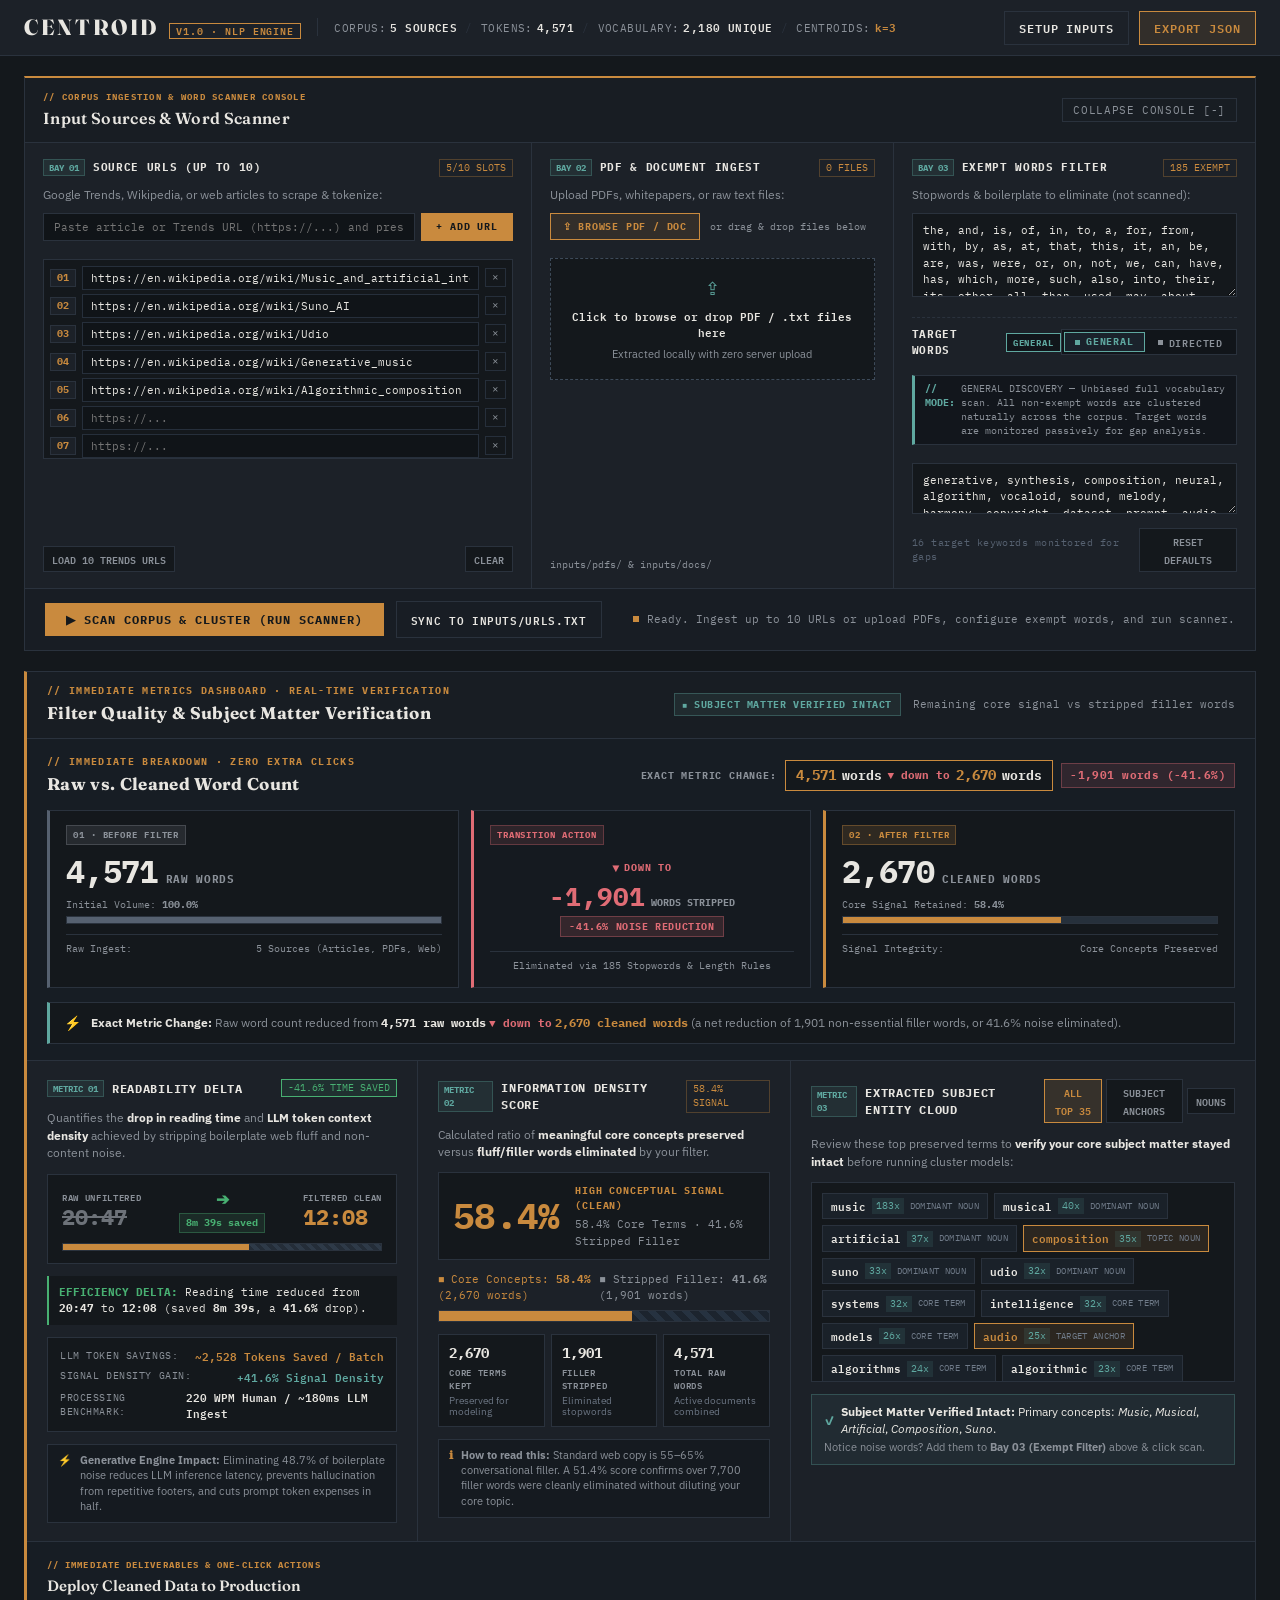
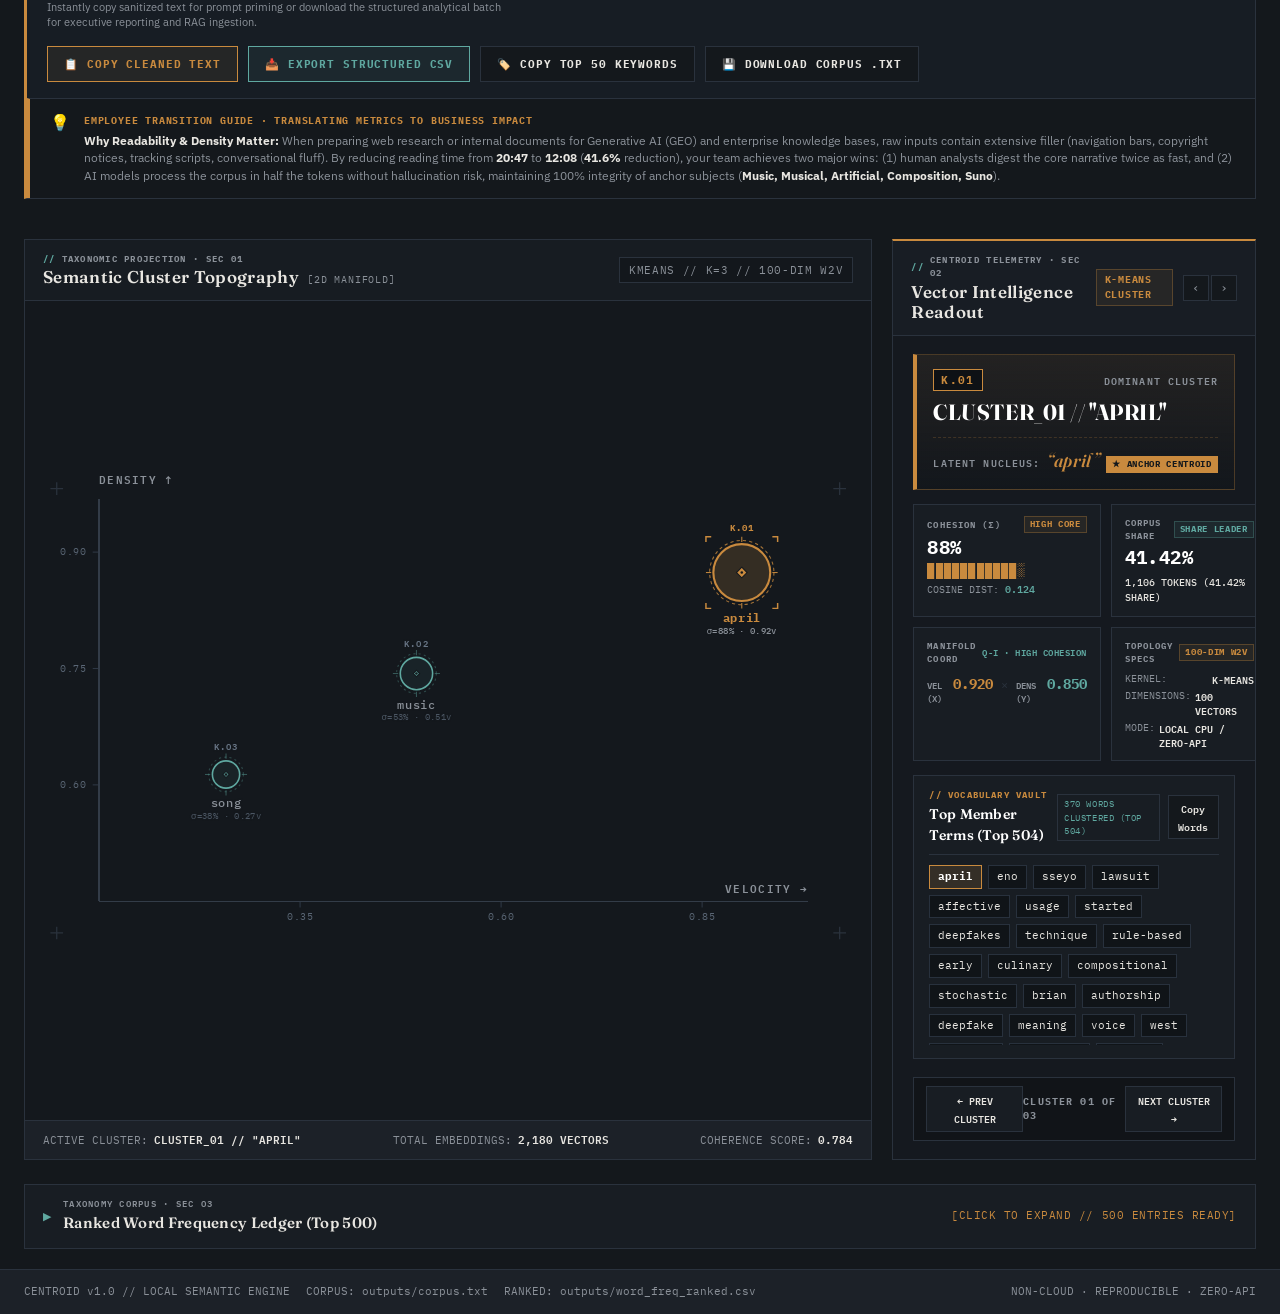
==== dashboard.html @ 4a93f2cf "serve dashboard.html at root; index redirects to dashboard" ====
<!DOCTYPE html>
<html lang="en">
<head>
  <meta charset="UTF-8">
  <meta name="viewport" content="width=device-width, initial-scale=1.0">
  <title>CENTROID — Word Frequency &amp; Centroid Cluster Analysis</title>
  
  <!-- Google Fonts: Fraunces (Headlines/Anchor Words), IBM Plex Mono (Data/Coordinates/Labels), IBM Plex Sans (Body) -->
  <link rel="preconnect" href="https://fonts.googleapis.com">
  <link rel="preconnect" href="https://fonts.gstatic.com" crossorigin>
  <link href="https://fonts.googleapis.com/css2?family=Fraunces:ital,opsz,wght@0,9..144,400;0,9..144,600;0,9..144,700;0,9..144,800;1,9..144,400;1,9..144,600;1,9..144,700&family=IBM+Plex+Mono:ital,wght@0,400;0,500;0,600;0,700;1,400&family=IBM+Plex+Sans:wght@400;500;600&display=swap" rel="stylesheet">

  <style>
    /* -------------------------------------------------------------
       CENTROID DESIGN SYSTEM — DATA SCIENTIST WORKBENCH SPECIFICATION
       Palette:
         Background Foundation: #14181C
         Panel Surface:         #1C2128
         Panel Surface Raised:  #212730
         Primary Text:          #E8E6E1
         Secondary Text:        #8B9199
         Hairline Dividers:     #2A323D
         Accent Brass:          #C98A3E (Active cluster & anchor callouts)
         Secondary Data Accent: #5FA8A0 (Muted teal for vectors, cohesion, tags)
         Muted Graphite:        #3C4856
       Geometry:
         0px Border Radius, Flat Planar Surfaces, No Drop Shadows
       Motion Rule:
         The radius and color transition on point selection is the SINGLE
         deliberate motion moment across the entire interface (180ms ease).
       ------------------------------------------------------------- */

    :root {
      --bg-color: #14181C;
      --panel-surface: #1C2128;
      --panel-surface-raised: #212730;
      --text-primary: #E8E6E1;
      --text-secondary: #8B9199;
      --text-muted: #566170;
      --hairline: #2A323D;
      --accent-brass: #C98A3E;
      --accent-brass-dim: rgba(201, 138, 62, 0.14);
      --accent-data: #5FA8A0;
      --accent-data-dim: rgba(95, 168, 160, 0.12);
      --muted-graphite: #3C4856;
      
      --font-display: 'Fraunces', Georgia, serif;
      --font-mono: 'IBM Plex Mono', 'Courier New', monospace;
      --font-body: 'IBM Plex Sans', -apple-system, BlinkMacSystemFont, 'Segoe UI', Roboto, sans-serif;
    }

    /* Reset & Base Rules */
    *, *::before, *::after {
      box-sizing: border-box;
      margin: 0;
      padding: 0;
      border-radius: 0 !important;
      box-shadow: none !important;
      transition: none;
      animation: none;
    }

    body {
      background-color: var(--bg-color);
      color: var(--text-primary);
      font-family: var(--font-body);
      font-size: 13.5px;
      line-height: 1.5;
      min-height: 100vh;
      display: flex;
      flex-direction: column;
      -webkit-font-smoothing: antialiased;
      -moz-osx-font-smoothing: grayscale;
    }

    /* Top Navigation Header Bar — Authentic Data Science System Information */
    header.centroid-header {
      background-color: var(--panel-surface);
      border-bottom: 1px solid var(--hairline);
      height: 56px;
      padding: 0 24px;
      display: flex;
      align-items: center;
      justify-content: space-between;
      position: sticky;
      top: 0;
      z-index: 100;
    }

    .brand-cluster {
      display: flex;
      align-items: center;
      gap: 16px;
    }

    .wordmark-wrap {
      display: flex;
      align-items: baseline;
      gap: 10px;
    }

    .wordmark {
      font-family: var(--font-display);
      font-size: 22px;
      font-weight: 800;
      letter-spacing: 0.12em;
      color: var(--text-primary);
      text-transform: uppercase;
      font-variation-settings: 'opsz' 144, 'wght' 800;
      line-height: 1;
    }

    .wordmark-badge {
      font-family: var(--font-mono);
      font-size: 9.5px;
      font-weight: 600;
      color: var(--accent-brass);
      letter-spacing: 0.1em;
      text-transform: uppercase;
      border: 1px solid var(--accent-brass);
      padding: 1px 6px;
      line-height: 1.2;
    }

    .header-sep {
      width: 1px;
      height: 18px;
      background-color: var(--hairline);
    }

    /* Real Data Science Telemetry Bar (No Fake Sci-Fi Slop) */
    .system-telemetry {
      font-family: var(--font-mono);
      font-size: 11px;
      color: var(--text-secondary);
      letter-spacing: 0.04em;
      display: flex;
      align-items: center;
      gap: 8px;
    }

    .telemetry-chip {
      display: inline-flex;
      align-items: baseline;
      gap: 4px;
    }

    .telemetry-chip .chip-label {
      color: var(--text-secondary);
    }

    .telemetry-chip .chip-val {
      color: var(--text-primary);
      font-weight: 600;
    }

    .telemetry-chip.highlight .chip-val {
      color: var(--accent-brass);
    }

    .telemetry-sep {
      color: var(--hairline);
      font-family: var(--font-mono);
    }

    .header-actions {
      display: flex;
      align-items: center;
      gap: 10px;
    }

    /* Action Buttons */
    .action-btn {
      background: transparent;
      border: 1px solid var(--hairline);
      color: var(--text-primary);
      font-family: var(--font-mono);
      font-size: 11.5px;
      text-transform: uppercase;
      letter-spacing: 0.08em;
      padding: 6px 14px;
      cursor: pointer;
      display: inline-flex;
      align-items: center;
      justify-content: center;
      font-weight: 600;
    }

    .action-btn:hover {
      background-color: var(--hairline);
      color: var(--text-primary);
    }

    .action-btn.btn-brass {
      background-color: rgba(201, 138, 62, 0.12);
      border-color: var(--accent-brass);
      color: var(--accent-brass);
    }

    .action-btn.btn-brass:hover {
      background-color: var(--accent-brass);
      color: #14181C;
    }

    .action-btn:focus-visible {
      outline: 1px solid var(--accent-brass);
      outline-offset: 2px;
      border-color: var(--accent-brass);
    }

    /* Main Container */
    main.dashboard-container {
      max-width: 1600px;
      width: 100%;
      margin: 0 auto;
      padding: 20px 24px;
      display: flex;
      flex-direction: column;
      gap: 20px;
      flex: 1;
    }

    /* -------------------------------------------------------------
       CORPUS INGESTION & SCANNER WORKBENCH (Space for up to 10 URLs, PDFs, Exempt Words)
       ------------------------------------------------------------- */
    .ingest-workbench-panel {
      background-color: var(--panel-surface);
      border: 1px solid var(--hairline);
      border-top: 2px solid var(--accent-brass);
      display: flex;
      flex-direction: column;
    }

    .workbench-header {
      padding: 12px 18px;
      border-bottom: 1px solid var(--hairline);
      display: flex;
      align-items: center;
      justify-content: space-between;
      background-color: #181D23;
    }

    .workbench-title-group {
      display: flex;
      flex-direction: column;
      gap: 2px;
    }

    .workbench-kicker {
      font-family: var(--font-mono);
      font-size: 9px;
      font-weight: 700;
      letter-spacing: 0.14em;
      text-transform: uppercase;
      color: var(--accent-brass);
      display: flex;
      align-items: center;
      gap: 6px;
    }

    .workbench-title {
      font-family: var(--font-display);
      font-size: 16px;
      font-weight: 600;
      letter-spacing: 0.02em;
      color: var(--text-primary);
    }

    .workbench-header-actions {
      display: flex;
      align-items: center;
      gap: 8px;
    }

    .btn-clean-toggle {
      background: transparent;
      border: 1px solid var(--hairline);
      color: var(--text-secondary);
      font-family: var(--font-mono);
      font-size: 10.5px;
      padding: 4px 10px;
      cursor: pointer;
      text-transform: uppercase;
      letter-spacing: 0.06em;
    }

    .btn-clean-toggle:hover {
      color: var(--text-primary);
      border-color: #3e4958;
    }

    .workbench-body {
      display: flex;
      flex-direction: column;
    }

    .workbench-grid {
      display: grid;
      grid-template-columns: 1.4fr 1fr 1fr;
      gap: 1px;
      background-color: var(--hairline);
    }

    .workbench-bay {
      background-color: var(--panel-surface);
      padding: 16px 18px;
      display: flex;
      flex-direction: column;
      gap: 10px;
    }

    .bay-head {
      display: flex;
      align-items: center;
      justify-content: space-between;
    }

    .bay-title-wrap {
      display: flex;
      align-items: baseline;
      gap: 8px;
    }

    .bay-tag {
      font-family: var(--font-mono);
      font-size: 9px;
      font-weight: 700;
      color: var(--accent-data);
      background: rgba(95, 168, 160, 0.1);
      border: 1px solid rgba(95, 168, 160, 0.3);
      padding: 1px 5px;
    }

    .bay-label {
      font-family: var(--font-mono);
      font-size: 11px;
      font-weight: 700;
      color: var(--text-primary);
      letter-spacing: 0.06em;
      text-transform: uppercase;
    }

    .slot-counter {
      font-family: var(--font-mono);
      font-size: 9.5px;
      color: var(--accent-brass);
      border: 1px solid rgba(201, 138, 62, 0.3);
      padding: 1px 6px;
    }

    .bay-hint {
      font-size: 11.5px;
      color: var(--text-secondary);
      line-height: 1.4;
    }

    /* URL Quick Entry Box */
    .url-quick-entry-row {
      display: flex;
      align-items: stretch;
      gap: 6px;
      margin-bottom: 8px;
    }

    .centroid-quick-input {
      flex: 1;
      background-color: #101418;
      border: 1px solid var(--hairline);
      color: var(--text-primary);
      font-family: var(--font-mono);
      font-size: 11px;
      padding: 6px 10px;
      outline: none;
    }

    .centroid-quick-input:focus {
      border-color: var(--accent-brass);
      background-color: #14181E;
    }

    .btn-quick-add {
      background-color: var(--accent-brass);
      color: #14181C;
      border: 1px solid var(--accent-brass);
      font-family: var(--font-mono);
      font-size: 10px;
      font-weight: 700;
      letter-spacing: 0.08em;
      padding: 6px 14px;
      cursor: pointer;
      text-transform: uppercase;
      white-space: nowrap;
    }

    .btn-quick-add:hover {
      background-color: #DE9B4A;
      color: #000;
    }

    /* 10 URL Input Slots */
    .url-slots-container {
      display: flex;
      flex-direction: column;
      gap: 4px;
      max-height: 200px;
      overflow-y: auto;
      padding-right: 4px;
      background: #14181C;
      border: 1px solid var(--hairline);
      padding: 6px;
    }

    .url-slot-row {
      display: flex;
      align-items: center;
      gap: 6px;
    }

    .btn-slot-delete {
      background: transparent;
      border: 1px solid #262F3B;
      color: var(--text-secondary);
      font-family: var(--font-mono);
      font-size: 11px;
      line-height: 1;
      padding: 3px 6px;
      cursor: pointer;
    }

    .btn-slot-delete:hover {
      border-color: #E06C75;
      color: #E06C75;
    }

    .url-idx-badge {
      font-family: var(--font-mono);
      font-size: 9.5px;
      font-weight: 700;
      color: var(--accent-brass);
      background: #1C2128;
      border: 1px solid var(--hairline);
      padding: 3px 5px;
      min-width: 26px;
      text-align: center;
      line-height: 1;
    }

    .url-slot-input {
      flex: 1;
      background-color: #101418;
      border: 1px solid #262F3B;
      color: var(--text-primary);
      font-family: var(--font-mono);
      font-size: 11px;
      padding: 4px 8px;
      outline: none;
    }

    .url-slot-input:focus {
      border-color: var(--accent-brass);
      background-color: #14181E;
    }

    .bay-actions {
      display: flex;
      align-items: center;
      justify-content: space-between;
      gap: 8px;
      margin-top: auto;
      padding-top: 4px;
    }

    .btn-micro {
      background: #14181C;
      border: 1px solid var(--hairline);
      color: var(--text-secondary);
      font-family: var(--font-mono);
      font-size: 10px;
      padding: 3px 8px;
      cursor: pointer;
      font-weight: 600;
      text-transform: uppercase;
    }

    .btn-micro:hover {
      color: var(--accent-brass);
      border-color: var(--accent-brass);
    }

    /* PDF & Document Browse Row */
    .file-browse-row {
      display: flex;
      align-items: center;
      gap: 10px;
      margin-bottom: 8px;
    }

    .btn-browse-action {
      background-color: rgba(201, 138, 62, 0.12);
      border: 1px solid var(--accent-brass);
      color: var(--accent-brass);
      font-family: var(--font-mono);
      font-size: 10px;
      font-weight: 700;
      letter-spacing: 0.08em;
      padding: 6px 12px;
      cursor: pointer;
      text-transform: uppercase;
      white-space: nowrap;
    }

    .btn-browse-action:hover {
      background-color: var(--accent-brass);
      color: #14181C;
    }

    .file-browse-hint {
      font-family: var(--font-mono);
      font-size: 10px;
      color: var(--text-secondary);
    }

    .btn-file-remove {
      background: transparent;
      border: none;
      color: var(--text-secondary);
      cursor: pointer;
      padding: 0 4px;
      font-size: 12px;
      font-family: var(--font-mono);
      line-height: 1;
    }

    .btn-file-remove:hover {
      color: #E06C75;
    }

    /* Document & PDF Drop Zone */
    .file-drop-zone {
      background-color: #14181C;
      border: 1px dashed #3D4A59;
      padding: 16px 12px;
      display: flex;
      flex-direction: column;
      align-items: center;
      justify-content: center;
      gap: 6px;
      cursor: pointer;
      text-align: center;
      min-height: 120px;
      user-select: none;
    }

    .file-drop-zone:hover, .file-drop-zone.dragover {
      border-color: var(--accent-brass);
      background-color: rgba(201, 138, 62, 0.05);
    }

    .drop-zone-icon {
      font-size: 18px;
      color: var(--accent-data);
      font-family: var(--font-mono);
    }

    .drop-zone-text {
      font-family: var(--font-mono);
      font-size: 11px;
      font-weight: 600;
      color: var(--text-primary);
    }

    .drop-zone-sub {
      font-size: 10.5px;
      color: var(--text-secondary);
    }

    .uploaded-files-list {
      display: flex;
      flex-direction: column;
      gap: 4px;
      max-height: 80px;
      overflow-y: auto;
    }

    .file-item-chip {
      background: #14181C;
      border: 1px solid var(--hairline);
      padding: 4px 8px;
      display: flex;
      align-items: center;
      justify-content: space-between;
      font-family: var(--font-mono);
      font-size: 10.5px;
    }

    .file-item-name {
      color: var(--accent-data);
      font-weight: 600;
      overflow: hidden;
      text-overflow: ellipsis;
      white-space: nowrap;
    }

    .file-item-size {
      color: var(--text-secondary);
      font-size: 9.5px;
    }

    .local-path-label {
      font-family: var(--font-mono);
      font-size: 10px;
      color: var(--text-secondary);
    }

    /* Filter Textareas */
    .filter-textarea {
      background-color: #14181C;
      border: 1px solid var(--hairline);
      color: var(--text-primary);
      font-family: var(--font-mono);
      font-size: 11px;
      line-height: 1.5;
      padding: 8px 10px;
      resize: vertical;
      width: 100%;
      outline: none;
    }

    .filter-textarea:focus {
      border-color: var(--accent-brass);
    }

    
    /* Target Words Mode Toggle (General vs Directed) */
    .target-words-header {
      display: flex;
      align-items: center;
      justify-content: space-between;
      margin-top: 10px;
      margin-bottom: 6px;
      padding-top: 8px;
      border-top: 1px dashed var(--hairline);
    }

    .target-title-wrap {
      display: flex;
      align-items: center;
      gap: 8px;
    }

    .target-mode-pill {
      font-family: var(--font-mono);
      font-size: 9px;
      font-weight: 700;
      letter-spacing: 0.1em;
      padding: 2px 6px;
      background: #11151A;
      border: 1px solid var(--accent-data);
      color: var(--accent-data);
      text-transform: uppercase;
      transition: border-color 150ms ease, color 150ms ease, background-color 150ms ease;
    }

    .target-mode-pill.directed {
      border-color: var(--accent-brass);
      color: var(--accent-brass);
      background: rgba(201, 138, 62, 0.12);
    }

    /* Segmented Toggle Group: GENERAL vs DIRECTED */
    .mode-toggle-group {
      display: inline-flex;
      background: #11151A;
      border: 1px solid var(--hairline);
      padding: 2px;
      gap: 2px;
    }

    .mode-toggle-btn {
      background: transparent;
      border: 1px solid transparent;
      color: var(--text-secondary);
      font-family: var(--font-mono);
      font-size: 10px;
      font-weight: 600;
      letter-spacing: 0.08em;
      padding: 4px 10px;
      cursor: pointer;
      display: inline-flex;
      align-items: center;
      gap: 6px;
      line-height: 1;
      user-select: none;
    }

    .mode-toggle-btn:hover {
      color: var(--text-primary);
      background: rgba(255, 255, 255, 0.04);
    }

    .mode-toggle-btn.active[data-mode="general"] {
      background: #1A222B;
      color: var(--accent-data);
      border-color: var(--accent-data);
      font-weight: 700;
    }

    .mode-toggle-btn.active[data-mode="directed"] {
      background: rgba(201, 138, 62, 0.18);
      color: var(--accent-brass);
      border-color: var(--accent-brass);
      font-weight: 700;
    }

    .mode-radio-dot {
      width: 5px;
      height: 5px;
      background-color: currentColor;
      display: inline-block;
    }

    /* Mode Explanation Banner */
    .mode-explanation-banner {
      background: #12161C;
      border: 1px solid var(--hairline);
      border-left: 3px solid var(--accent-data);
      padding: 6px 10px;
      font-family: var(--font-mono);
      font-size: 10px;
      line-height: 1.4;
      color: var(--text-secondary);
      margin-bottom: 8px;
      display: flex;
      gap: 6px;
      align-items: baseline;
      transition: border-color 150ms ease;
    }

    .mode-explanation-banner.directed {
      border-left-color: var(--accent-brass);
    }

    .mode-explanation-banner .mode-bullet {
      color: var(--accent-data);
      font-weight: 700;
    }

    .mode-explanation-banner.directed .mode-bullet {
      color: var(--accent-brass);
    }

    .filter-textarea.directed-focus {
      border-color: rgba(201, 138, 62, 0.6) !important;
      background-color: #171A20 !important;
    }

    .target-words-footer {
      display: flex;
      align-items: center;
      justify-content: space-between;
      margin-top: 4px;
    }

    .target-status-label {
      font-family: var(--font-mono);
      font-size: 9.5px;
      color: var(--text-muted);
      letter-spacing: 0.05em;
    }

    /* Directed & General Badges */
    .directed-badge {
      display: inline-block;
      font-family: var(--font-mono);
      font-size: 8.5px;
      font-weight: 700;
      letter-spacing: 0.08em;
      padding: 1px 5px;
      background: rgba(201, 138, 62, 0.16);
      border: 1px solid var(--accent-brass);
      color: var(--accent-brass);
      text-transform: uppercase;
      margin-left: 6px;
      vertical-align: middle;
    }

    .general-badge {
      display: inline-block;
      font-family: var(--font-mono);
      font-size: 8.5px;
      font-weight: 600;
      letter-spacing: 0.08em;
      padding: 1px 5px;
      background: rgba(95, 168, 160, 0.12);
      border: 1px solid var(--accent-data);
      color: var(--accent-data);
      text-transform: uppercase;
      margin-left: 6px;
      vertical-align: middle;
    }

    /* Execution Control Bar */
    .workbench-run-bar {
      background-color: #181D24;
      border-top: 1px solid var(--hairline);
      padding: 12px 20px;
      display: flex;
      align-items: center;
      justify-content: space-between;
      gap: 16px;
    }

    .run-bar-left {
      display: flex;
      align-items: center;
      gap: 12px;
    }

    .btn-execute-scan {
      background-color: var(--accent-brass);
      color: #14181C;
      border: 1px solid var(--accent-brass);
      font-family: var(--font-mono);
      font-size: 12px;
      font-weight: 700;
      letter-spacing: 0.08em;
      text-transform: uppercase;
      padding: 8px 20px;
      cursor: pointer;
      display: inline-flex;
      align-items: center;
      gap: 8px;
    }

    .btn-execute-scan:hover {
      background-color: #DE9948;
    }

    .btn-sync-pipeline {
      background-color: transparent;
      border: 1px solid var(--hairline);
      color: var(--text-primary);
      font-family: var(--font-mono);
      font-size: 11px;
      font-weight: 600;
      letter-spacing: 0.06em;
      text-transform: uppercase;
      padding: 8px 14px;
      cursor: pointer;
    }

    .btn-sync-pipeline:hover {
      background-color: var(--hairline);
      color: var(--accent-brass);
      border-color: var(--accent-brass);
    }

    .run-bar-status {
      font-family: var(--font-mono);
      font-size: 11px;
      color: var(--text-secondary);
      display: flex;
      align-items: center;
      gap: 8px;
      overflow: hidden;
      text-overflow: ellipsis;
      white-space: nowrap;
    }

    .status-indicator-dot {
      width: 6px;
      height: 6px;
      background-color: var(--accent-brass);
      display: inline-block;
    }

    /* -------------------------------------------------------------
       TWO-COLUMN MAIN STAGE: THE GRAPH & READOUT (Always visible on reload)
       ------------------------------------------------------------- */
    .grid-stage {
      display: grid;
      grid-template-columns: 7fr 3fr;
      gap: 20px;
      min-height: 560px;
    }

    .panel {
      background-color: var(--panel-surface);
      border: 1px solid var(--hairline);
      display: flex;
      flex-direction: column;
      overflow: hidden;
    }

    .panel-header {
      padding: 12px 18px;
      border-bottom: 1px solid var(--hairline);
      display: flex;
      align-items: center;
      justify-content: space-between;
      background-color: #171C22;
    }

    .panel-title-block {
      display: flex;
      flex-direction: column;
      gap: 2px;
    }

    .panel-kicker {
      font-family: var(--font-mono);
      font-size: 9px;
      font-weight: 700;
      letter-spacing: 0.14em;
      text-transform: uppercase;
      color: var(--text-secondary);
      display: flex;
      align-items: center;
      gap: 6px;
    }

    .panel-kicker::before {
      content: '//';
      color: var(--accent-data);
      font-weight: 700;
    }

    .panel-title {
      font-family: var(--font-display);
      font-size: 17px;
      font-weight: 600;
      letter-spacing: 0.02em;
      color: var(--text-primary);
      margin: 0;
      line-height: 1.2;
      display: flex;
      align-items: baseline;
      gap: 8px;
    }

    .panel-title-subtitle {
      font-family: var(--font-mono);
      font-size: 10px;
      font-weight: 400;
      color: var(--text-secondary);
      letter-spacing: 0.08em;
      text-transform: uppercase;
    }

    .panel-meta {
      font-family: var(--font-mono);
      font-size: 11px;
      color: var(--text-secondary);
      background-color: #13171C;
      border: 1px solid var(--hairline);
      padding: 4px 9px;
      letter-spacing: 0.06em;
    }

    /* Left Panel: Cluster Map Viewport */
    #cluster-map-panel {
      position: relative;
    }

    .map-viewport {
      flex: 1;
      position: relative;
      background-color: #14181D;
      display: flex;
      flex-direction: column;
      overflow: hidden;
      min-height: 480px;
    }

    #cluster-map-svg {
      width: 100%;
      height: 100%;
      min-height: 480px;
      display: block;
      cursor: default;
    }

    /* Cartographic Calibration Datum Elements & Corner Crosses */
    .map-corner-cross {
      stroke: var(--hairline);
      stroke-width: 1.2;
    }

    .map-datum-tick {
      stroke: #2E3744;
      stroke-width: 1;
    }

    .map-datum-label {
      font-family: var(--font-mono);
      font-size: 9px;
      fill: #5A6675;
      letter-spacing: 0.05em;
      user-select: none;
    }

    .axis-line {
      stroke: #333C48;
      stroke-width: 1.2;
      shape-rendering: crispEdges;
    }

    .axis-label {
      font-family: var(--font-mono);
      font-size: 10px;
      font-weight: 600;
      fill: var(--text-secondary);
      letter-spacing: 0.12em;
      text-transform: uppercase;
      user-select: none;
    }

    /* Cluster Nodes System — Caliper Ticks, Brackets, Diamond Core */
    .cluster-point {
      cursor: pointer;
      outline: none;
    }

    /* The Single Motion Moment (180ms ease) */
    .cluster-point .outer-circle {
      fill: rgba(95, 168, 160, 0.08);
      stroke: var(--accent-data);
      stroke-width: 1.5;
      transition: r 180ms ease, fill 180ms ease, stroke 180ms ease, stroke-width 180ms ease;
    }

    .cluster-point .calibration-ring {
      fill: none;
      stroke: var(--accent-data);
      stroke-width: 1;
      stroke-dasharray: 2 3;
      opacity: 0.35;
      transition: r 180ms ease, stroke 180ms ease, opacity 180ms ease;
    }

    .cluster-point .caliper-tick {
      stroke: var(--accent-data);
      stroke-width: 1;
      opacity: 0.45;
      transition: stroke 180ms ease, opacity 180ms ease;
    }

    .cluster-point .centroid-diamond {
      fill: var(--accent-data);
      stroke: #14181D;
      stroke-width: 1;
      transition: fill 180ms ease;
    }

    .cluster-point .core-pin {
      fill: #14181D;
      transition: fill 180ms ease;
    }

    .cluster-point .corner-bracket {
      fill: none;
      stroke: var(--accent-brass);
      stroke-width: 1.4;
      opacity: 0;
      transition: opacity 180ms ease;
    }

    .cluster-point .node-index-tag {
      font-family: var(--font-mono);
      font-size: 8.5px;
      font-weight: 600;
      fill: #687585;
      text-anchor: middle;
      letter-spacing: 0.12em;
      pointer-events: none;
      user-select: none;
      paint-order: stroke fill;
      stroke: #14181D;
      stroke-width: 3px;
      stroke-linejoin: round;
      transition: fill 180ms ease;
    }

    .cluster-point .point-label {
      font-family: var(--font-mono);
      font-size: 11px;
      fill: var(--text-secondary);
      text-anchor: middle;
      pointer-events: none;
      user-select: none;
      font-weight: 500;
      letter-spacing: 0.06em;
      paint-order: stroke fill;
      stroke: #14181D;
      stroke-width: 3.5px;
      stroke-linejoin: round;
      transition: fill 180ms ease, font-weight 180ms ease;
    }

    .cluster-point .point-metric {
      font-family: var(--font-mono);
      font-size: 8.5px;
      fill: #4B5663;
      text-anchor: middle;
      letter-spacing: 0.04em;
      pointer-events: none;
      user-select: none;
      paint-order: stroke fill;
      stroke: #14181D;
      stroke-width: 3px;
      stroke-linejoin: round;
      transition: fill 180ms ease;
    }

    /* Hover State */
    .cluster-point:hover .outer-circle {
      stroke: #8CE2D7;
      fill: rgba(95, 168, 160, 0.18);
      stroke-width: 2;
    }

    .cluster-point:hover .calibration-ring {
      stroke: #8CE2D7;
      opacity: 0.75;
    }

    .cluster-point:hover .caliper-tick {
      stroke: #8CE2D7;
      opacity: 0.85;
    }

    .cluster-point:hover .point-label {
      fill: var(--text-primary);
    }

    .cluster-point:hover .node-index-tag {
      fill: var(--accent-data);
    }

    /* Focus State */
    .cluster-point:focus-visible .outer-circle {
      stroke: var(--accent-brass);
      stroke-width: 2.2;
    }

    .cluster-point:focus-visible .corner-bracket {
      opacity: 0.5;
    }

    /* Active / Selected Cluster Point */
    .cluster-point.active-point .outer-circle {
      fill: rgba(201, 138, 62, 0.18);
      stroke: var(--accent-brass);
      stroke-width: 2;
    }

    .cluster-point.active-point .calibration-ring {
      stroke: var(--accent-brass);
      opacity: 0.8;
      stroke-dasharray: 3 3;
    }

    .cluster-point.active-point .caliper-tick {
      stroke: var(--accent-brass);
      opacity: 0.95;
    }

    .cluster-point.active-point .centroid-diamond {
      fill: var(--accent-brass);
      stroke: #14181D;
    }

    .cluster-point.active-point .core-pin {
      fill: #14181D;
    }

    .cluster-point.active-point .corner-bracket {
      opacity: 1;
    }

    .cluster-point.active-point .node-index-tag {
      fill: var(--accent-brass);
      font-weight: 700;
    }

    .cluster-point.active-point .point-label {
      fill: var(--accent-brass);
      font-weight: 700;
    }

    .cluster-point.active-point .point-metric {
      fill: var(--text-secondary);
      font-weight: 500;
    }

    /* Map Telemetry Strip */
    .map-telemetry {
      padding: 10px 18px;
      border-top: 1px solid var(--hairline);
      background-color: var(--panel-surface);
      display: flex;
      align-items: center;
      justify-content: space-between;
      font-family: var(--font-mono);
      font-size: 11px;
      color: var(--text-secondary);
    }

    .map-telemetry-item {
      display: flex;
      align-items: baseline;
      gap: 6px;
    }

    .map-telemetry-val {
      color: var(--text-primary);
      font-weight: 600;
    }

    /* -------------------------------------------------------------
       RIGHT COLUMN: VECTOR READOUT PANEL
       ------------------------------------------------------------- */
    #readout-panel {
      display: flex;
      flex-direction: column;
      background-color: #14181E;
      border: 1px solid var(--hairline);
      border-top: 2px solid var(--accent-brass);
    }

    .readout-header {
      padding: 12px 18px;
      border-bottom: 1px solid var(--hairline);
      display: flex;
      align-items: center;
      justify-content: space-between;
      background-color: #181D24;
    }

    .readout-header-controls {
      display: flex;
      align-items: center;
      gap: 10px;
    }

    .readout-telemetry-badge {
      font-family: var(--font-mono);
      font-size: 9.5px;
      font-weight: 700;
      color: var(--accent-brass);
      background: rgba(201, 138, 62, 0.08);
      border: 1px solid rgba(201, 138, 62, 0.3);
      padding: 3px 8px;
      letter-spacing: 0.08em;
    }

    .cluster-nav-arrows {
      display: flex;
      gap: 2px;
    }

    .cluster-nav-btn {
      background: #14181C;
      border: 1px solid var(--hairline);
      color: var(--text-secondary);
      font-family: var(--font-mono);
      font-size: 13px;
      width: 26px;
      height: 26px;
      display: flex;
      align-items: center;
      justify-content: center;
      cursor: pointer;
      line-height: 1;
    }

    .cluster-nav-btn:hover {
      background: #1E252E;
      color: var(--accent-brass);
      border-color: var(--accent-brass);
    }

    .readout-body {
      padding: 18px 20px;
      display: flex;
      flex-direction: column;
      gap: 14px;
      flex: 1;
      background-color: #15191F;
      overflow-y: auto;
    }

    /* Active Cluster Identity Card */
    .luxe-hero-card {
      background: linear-gradient(180deg, rgba(201, 138, 62, 0.08) 0%, rgba(18, 22, 27, 0.8) 100%);
      border: 1px solid rgba(201, 138, 62, 0.3);
      border-left: 4px solid var(--accent-brass);
      padding: 14px 16px;
      display: flex;
      flex-direction: column;
      gap: 6px;
    }

    .luxe-hero-eyebrow {
      display: flex;
      align-items: center;
      justify-content: space-between;
      gap: 8px;
    }

    .cluster-crest-badge {
      font-family: var(--font-mono);
      font-size: 11px;
      font-weight: 700;
      color: var(--accent-brass);
      background: #0E1115;
      border: 1px solid var(--accent-brass);
      padding: 2px 7px;
      letter-spacing: 0.12em;
    }

    .luxe-rank-tag {
      font-family: var(--font-mono);
      font-size: 9.5px;
      font-weight: 600;
      color: var(--text-secondary);
      letter-spacing: 0.12em;
      text-transform: uppercase;
    }

    .luxe-cluster-name {
      font-family: var(--font-display);
      font-size: 22px;
      font-weight: 700;
      font-variation-settings: 'opsz' 144, 'wght' 700;
      letter-spacing: 0.02em;
      color: #FFFFFF;
      text-transform: uppercase;
      line-height: 1.2;
      margin: 2px 0;
      word-break: break-word;
    }

    .luxe-anchor-signature {
      display: flex;
      align-items: baseline;
      flex-wrap: wrap;
      gap: 6px;
      margin-top: 4px;
      padding-top: 8px;
      border-top: 1px dashed rgba(201, 138, 62, 0.22);
    }

    .luxe-sig-label {
      font-family: var(--font-mono);
      font-size: 9.5px;
      font-weight: 600;
      color: var(--text-secondary);
      letter-spacing: 0.12em;
    }

    .luxe-anchor-word {
      font-family: var(--font-display);
      font-size: 19px;
      font-style: italic;
      font-weight: 600;
      font-variation-settings: 'opsz' 144, 'wght' 600;
      color: var(--accent-brass);
      letter-spacing: 0.02em;
    }

    .luxe-gold-pill {
      font-family: var(--font-mono);
      font-size: 8.5px;
      font-weight: 700;
      color: #14181C;
      background: var(--accent-brass);
      padding: 2px 6px;
      letter-spacing: 0.08em;
      text-transform: uppercase;
    }

    /* Bento Metrics Grid */
    .luxe-bento-grid {
      display: grid;
      grid-template-columns: repeat(2, 1fr);
      gap: 10px;
    }

    .bento-card {
      background: #181D23;
      border: 1px solid var(--hairline);
      padding: 11px 13px;
      display: flex;
      flex-direction: column;
      gap: 4px;
    }

    .bento-label-row {
      display: flex;
      align-items: center;
      justify-content: space-between;
      gap: 6px;
    }

    .bento-label {
      font-family: var(--font-mono);
      font-size: 9px;
      font-weight: 700;
      letter-spacing: 0.12em;
      color: var(--text-secondary);
      text-transform: uppercase;
    }

    .bento-status-pill {
      font-family: var(--font-mono);
      font-size: 8.5px;
      font-weight: 700;
      letter-spacing: 0.08em;
      color: var(--accent-brass);
      background: rgba(201, 138, 62, 0.08);
      border: 1px solid rgba(201, 138, 62, 0.3);
      padding: 1px 5px;
      white-space: nowrap;
    }

    .bento-status-pill.pill-data {
      color: var(--accent-data);
      background: rgba(95, 168, 160, 0.08);
      border-color: rgba(95, 168, 160, 0.3);
    }

    .bento-hero-val {
      font-family: var(--font-mono);
      font-size: 19px;
      font-weight: 700;
      color: #FFFFFF;
      letter-spacing: 0.02em;
      line-height: 1.15;
    }

    .bento-gauge-row {
      display: flex;
      flex-direction: column;
      gap: 2px;
      margin-top: 2px;
    }

    .luxe-meter-bar {
      font-family: var(--font-mono);
      font-size: 12px;
      letter-spacing: 0.1em;
      color: var(--accent-brass);
      line-height: 1;
      user-select: none;
    }

    .bento-subtext {
      font-family: var(--font-mono);
      font-size: 9.5px;
      color: var(--text-secondary);
      margin-top: 2px;
    }

    .num-accent {
      color: var(--accent-data);
      font-weight: 600;
    }

    .bento-volume-sub {
      font-family: var(--font-mono);
      font-size: 10px;
      color: var(--text-primary);
      font-weight: 500;
      margin-top: 2px;
    }

    .bento-quadrant-tag {
      font-family: var(--font-mono);
      font-size: 8.5px;
      color: var(--accent-data);
      font-weight: 600;
      letter-spacing: 0.06em;
      white-space: nowrap;
    }

    .bento-coord-duo {
      display: flex;
      align-items: baseline;
      gap: 8px;
      margin-top: 4px;
    }

    .coord-item {
      display: flex;
      align-items: baseline;
      gap: 4px;
    }

    .coord-axis {
      font-family: var(--font-mono);
      font-size: 9px;
      color: var(--text-secondary);
      font-weight: 600;
    }

    .coord-val {
      font-family: var(--font-mono);
      font-size: 13.5px;
      font-weight: 700;
    }

    .coord-val.highlight-brass {
      color: var(--accent-brass);
    }

    .coord-val.highlight-data {
      color: var(--accent-data);
    }

    .coord-divider {
      color: var(--hairline);
      font-family: var(--font-mono);
      font-size: 12px;
    }

    .luxe-engine-list {
      display: flex;
      flex-direction: column;
      gap: 3px;
      margin-top: 2px;
      font-family: var(--font-mono);
      font-size: 9.5px;
      color: var(--text-secondary);
    }

    .engine-row {
      display: flex;
      justify-content: space-between;
      gap: 4px;
    }

    .engine-val {
      color: var(--text-primary);
      font-weight: 600;
    }

    /* Vocabulary Token Vault */
    .luxe-token-vault {
      background: #181D23;
      border: 1px solid var(--hairline);
      padding: 13px 15px;
      display: flex;
      flex-direction: column;
      gap: 10px;
    }

    .vault-header {
      display: flex;
      align-items: center;
      justify-content: space-between;
      border-bottom: 1px solid var(--hairline);
      padding-bottom: 8px;
    }

    .vault-title-group {
      display: flex;
      flex-direction: column;
      gap: 2px;
    }

    .vault-kicker {
      font-family: var(--font-mono);
      font-size: 8.5px;
      font-weight: 700;
      color: var(--accent-brass);
      letter-spacing: 0.14em;
      text-transform: uppercase;
    }

    .vault-title {
      font-family: var(--font-display);
      font-size: 14px;
      font-weight: 600;
      color: #FFFFFF;
      letter-spacing: 0.02em;
    }

    .vault-actions {
      display: flex;
      align-items: center;
      gap: 8px;
    }

    .vault-count-badge {
      font-family: var(--font-mono);
      font-size: 9px;
      color: var(--accent-data);
      border: 1px solid var(--hairline);
      padding: 2px 6px;
      letter-spacing: 0.06em;
    }

    .btn-vault-copy {
      background: #14181C;
      border: 1px solid var(--hairline);
      color: var(--text-primary);
      font-family: var(--font-mono);
      font-size: 10px;
      font-weight: 600;
      padding: 3px 8px;
      cursor: pointer;
    }

    .btn-vault-copy:hover {
      background: #202630;
      border-color: var(--accent-brass);
      color: var(--accent-brass);
    }

    .token-cloud {
      display: flex;
      flex-wrap: wrap;
      gap: 6px;
      max-height: 180px;
      overflow-y: auto;
      padding-right: 4px;
    }

    .token-chip {
      background-color: #101418;
      border: 1px solid #28313D;
      color: #E8E6E1;
      font-family: var(--font-mono);
      font-size: 10.5px;
      padding: 3px 8px;
      cursor: default;
      user-select: none;
      display: inline-flex;
      align-items: center;
      gap: 4px;
    }

    .token-chip.anchor-chip {
      border-color: var(--accent-brass);
      color: #FFFFFF;
      font-weight: 700;
      background-color: rgba(201, 138, 62, 0.16);
    }

    /* Stepper Footer */
    .luxe-readout-footer {
      display: flex;
      align-items: center;
      justify-content: space-between;
      padding: 8px 12px;
      background: #111418;
      border: 1px solid var(--hairline);
      margin-top: 4px;
    }

    .luxe-stepper-btn {
      background: #181D23;
      border: 1px solid var(--hairline);
      color: var(--text-primary);
      font-family: var(--font-mono);
      font-size: 10px;
      font-weight: 600;
      padding: 4px 10px;
      cursor: pointer;
    }

    .luxe-stepper-btn:hover {
      background: #1F2630;
      border-color: var(--accent-brass);
      color: var(--accent-brass);
    }

    .luxe-stepper-counter {
      font-family: var(--font-mono);
      font-size: 9.5px;
      font-weight: 700;
      color: var(--text-secondary);
      letter-spacing: 0.12em;
      text-transform: uppercase;
    }

    /* -------------------------------------------------------------
       BOTTOM SECTION: RANKED VOCABULARY LEDGER
       ------------------------------------------------------------- */
    .ledger-section {
      background-color: var(--panel-surface);
      border: 1px solid var(--hairline);
      margin-top: 4px;
    }

    .ledger-summary-header {
      padding: 12px 18px;
      display: flex;
      align-items: center;
      justify-content: space-between;
      cursor: pointer;
      user-select: none;
      background-color: #181d23;
      border-bottom: 1px solid transparent;
      outline: none;
    }

    .ledger-summary-header:hover {
      background-color: #1b2129;
    }

    .ledger-summary-header:focus-visible {
      outline: 1px solid var(--accent-brass);
      outline-offset: -1px;
    }

    details[open] .ledger-summary-header {
      border-bottom: 1px solid var(--hairline);
      background-color: #1b2129;
    }

    .ledger-title-wrap {
      display: flex;
      align-items: center;
      gap: 12px;
    }

    .toggle-indicator {
      font-family: var(--font-mono);
      font-size: 11px;
      color: var(--accent-data);
      user-select: none;
    }

    details[open] .toggle-indicator {
      transform: rotate(90deg);
      color: var(--accent-brass);
    }

    .ledger-title-group {
      display: flex;
      flex-direction: column;
      gap: 2px;
    }

    .ledger-kicker {
      font-family: var(--font-mono);
      font-size: 9px;
      font-weight: 600;
      letter-spacing: 0.14em;
      text-transform: uppercase;
      color: var(--text-secondary);
    }

    .ledger-title {
      font-family: var(--font-display);
      font-size: 15px;
      font-weight: 600;
      letter-spacing: 0.02em;
      color: var(--text-primary);
    }

    .ledger-count-tag {
      font-family: var(--font-mono);
      font-size: 10.5px;
      color: var(--accent-brass);
      letter-spacing: 0.05em;
    }

    .table-container {
      overflow-x: auto;
      max-height: 440px;
      background-color: #161A1F;
    }

    table.ranked-table {
      width: 100%;
      border-collapse: collapse;
      text-align: left;
      font-family: var(--font-mono);
      font-size: 11.5px;
    }

    table.ranked-table th {
      background-color: #14181C;
      color: var(--text-secondary);
      font-size: 9.5px;
      font-weight: 600;
      text-transform: uppercase;
      letter-spacing: 0.08em;
      padding: 9px 14px;
      border-bottom: 1px solid var(--hairline);
      white-space: nowrap;
      position: sticky;
      top: 0;
      z-index: 10;
    }

    table.ranked-table td {
      padding: 8px 14px;
      border-bottom: 1px solid var(--hairline);
      color: var(--text-primary);
      white-space: nowrap;
    }

    table.ranked-table tr:hover td {
      background-color: #1B2128;
    }

    table.ranked-table td.rank-col {
      color: var(--text-secondary);
      font-weight: 600;
      width: 60px;
    }

    table.ranked-table td.word-col {
      color: var(--text-primary);
      font-weight: 600;
    }

    table.ranked-table td.count-col {
      color: var(--text-primary);
    }

    table.ranked-table td.tfidf-col {
      color: var(--accent-data);
    }

    table.ranked-table td.score-col {
      color: var(--accent-brass);
      font-weight: 600;
    }

    table.ranked-table td.cluster-col {
      color: var(--text-secondary);
    }

    /* Footer */
    footer.centroid-footer {
      border-top: 1px solid var(--hairline);
      padding: 14px 24px;
      display: flex;
      align-items: center;
      justify-content: space-between;
      font-family: var(--font-mono);
      font-size: 10.5px;
      color: var(--text-secondary);
      background-color: var(--panel-surface);
      margin-top: auto;
    }

    .footer-left {
      display: flex;
      gap: 16px;
    }

    .footer-right {
      color: var(--text-secondary);
    }

    @media (max-width: 1024px) {
      .workbench-grid {
        grid-template-columns: 1fr;
      }
      .grid-stage {
        grid-template-columns: 1fr;
      }
      .map-viewport {
        min-height: 420px;
      }
      #cluster-map-svg {
        min-height: 420px;
      }
    }
  
    /* -------------------------------------------------------------
       IMMEDIATE METRICS DASHBOARD STYLES (Filter Quality & Entity Cloud)
       ------------------------------------------------------------- */
    .immediate-metrics-panel {
      background-color: var(--panel-surface);
      border: 1px solid var(--hairline);
      border-left: 3px solid var(--accent-brass);
      display: flex;
      flex-direction: column;
      margin-bottom: 20px;
    }

    .metrics-header {
      padding: 12px 20px;
      border-bottom: 1px solid var(--hairline);
      display: flex;
      align-items: center;
      justify-content: space-between;
      background-color: #181D23;
      flex-wrap: wrap;
      gap: 10px;
    }

    .metrics-title-group {
      display: flex;
      flex-direction: column;
      gap: 2px;
    }

    .metrics-kicker {
      font-family: var(--font-mono);
      font-size: 9.5px;
      font-weight: 700;
      letter-spacing: 0.14em;
      color: var(--accent-brass);
      text-transform: uppercase;
      display: flex;
      align-items: center;
      gap: 6px;
    }

    .metrics-title {
      font-family: var(--font-display);
      font-size: 17px;
      font-weight: 700;
      color: var(--text-primary);
      letter-spacing: 0.02em;
    }

    .metrics-header-meta {
      display: flex;
      align-items: center;
      gap: 12px;
    }

    .verification-badge {
      font-family: var(--font-mono);
      font-size: 10px;
      font-weight: 700;
      color: var(--accent-data);
      background: rgba(95, 168, 160, 0.1);
      border: 1px solid rgba(95, 168, 160, 0.35);
      padding: 3px 8px;
      display: inline-flex;
      align-items: center;
      gap: 6px;
      letter-spacing: 0.06em;
      text-transform: uppercase;
    }

    .verification-badge .pip-online {
      color: #5FA8A0;
      font-size: 8px;
    }

    .metrics-hint-tooltip {
      font-family: var(--font-mono);
      font-size: 10.5px;
      color: var(--text-secondary);
    }

    .metrics-body-grid {
      display: grid;
      grid-template-columns: 1.05fr 1fr 1.25fr;
      gap: 1px;
      background-color: var(--hairline);
    }

    .metric-card {
      background-color: var(--panel-surface);
      padding: 18px 20px;
      display: flex;
      flex-direction: column;
      gap: 12px;
    }

    .card-head {
      display: flex;
      align-items: center;
      justify-content: space-between;
    }

    .card-head-left {
      display: flex;
      align-items: center;
      gap: 8px;
    }

    .card-tag {
      font-family: var(--font-mono);
      font-size: 9px;
      font-weight: 700;
      color: var(--accent-data);
      background: rgba(95, 168, 160, 0.1);
      border: 1px solid rgba(95, 168, 160, 0.3);
      padding: 1px 5px;
    }

    .card-label {
      font-family: var(--font-mono);
      font-size: 11.5px;
      font-weight: 700;
      color: var(--text-primary);
      text-transform: uppercase;
      letter-spacing: 0.06em;
    }

    .slot-counter.highlight-green {
      border-color: #48B072;
      color: #48B072;
      background: rgba(72, 176, 114, 0.1);
    }

    .card-explainer {
      font-size: 12px;
      color: var(--text-secondary);
      line-height: 1.45;
    }

    .card-explainer strong {
      color: var(--text-primary);
    }

    /* Readability Delta Comparison Box */
    .reading-time-comparison-box {
      background-color: #14181C;
      border: 1px solid var(--hairline);
      padding: 12px 14px;
      display: flex;
      flex-direction: column;
      gap: 10px;
    }

    .time-readout-row {
      display: flex;
      align-items: center;
      justify-content: space-between;
      gap: 8px;
    }

    .time-unit-cell {
      display: flex;
      flex-direction: column;
      gap: 2px;
    }

    .time-sub {
      font-family: var(--font-mono);
      font-size: 8.5px;
      letter-spacing: 0.08em;
      color: var(--text-secondary);
      font-weight: 600;
      text-transform: uppercase;
    }

    .time-val {
      font-family: var(--font-mono);
      font-size: 22px;
      font-weight: 700;
      line-height: 1;
    }

    .time-val.raw-time {
      color: var(--text-secondary);
      text-decoration: line-through;
      opacity: 0.75;
    }

    .time-val.clean-time {
      color: var(--accent-brass);
    }

    .time-arrow-cell {
      display: flex;
      flex-direction: column;
      align-items: center;
      gap: 2px;
    }

    .time-arrow {
      color: #48B072;
      font-size: 16px;
      font-weight: bold;
    }

    .time-saved-badge {
      font-family: var(--font-mono);
      font-size: 9.5px;
      color: #48B072;
      font-weight: 700;
      background: rgba(72, 176, 114, 0.12);
      border: 1px solid rgba(72, 176, 114, 0.35);
      padding: 2px 6px;
      white-space: nowrap;
    }

    .time-delta-bar-wrap {
      height: 8px;
      background-color: #212832;
      display: flex;
      overflow: hidden;
      border: 1px solid var(--hairline);
    }

    .time-delta-bar-clean {
      height: 100%;
      background-color: var(--accent-brass);
      transition: width 0.3s ease;
    }

    .time-delta-bar-saved {
      height: 100%;
      background: repeating-linear-gradient(45deg, #242D38, #242D38 4px, #2E3A48 4px, #2E3A48 8px);
      transition: width 0.3s ease;
    }

    .geo-specs-box {
      background-color: #14181C;
      border: 1px solid var(--hairline);
      padding: 10px 12px;
      display: flex;
      flex-direction: column;
      gap: 5px;
      font-family: var(--font-mono);
      font-size: 10.5px;
    }

    .geo-spec-item {
      display: flex;
      justify-content: space-between;
      align-items: center;
      gap: 8px;
    }

    .geo-spec-label {
      color: var(--text-secondary);
      font-size: 9.5px;
      letter-spacing: 0.06em;
    }

    .geo-spec-val {
      font-weight: 600;
      color: var(--text-primary);
    }

    .geo-spec-val.highlight-brass { color: var(--accent-brass); }
    .geo-spec-val.highlight-teal { color: var(--accent-data); }

    /* Density Hero Readout */
    .density-hero-display {
      display: flex;
      align-items: center;
      gap: 16px;
      padding: 10px 14px;
      background-color: #14181C;
      border: 1px solid var(--hairline);
    }

    .density-big-num {
      font-family: var(--font-mono);
      font-size: 36px;
      font-weight: 800;
      color: var(--accent-brass);
      line-height: 1;
      letter-spacing: -0.02em;
    }

    .density-hero-context {
      display: flex;
      flex-direction: column;
      gap: 3px;
    }

    .density-level-tag {
      font-family: var(--font-mono);
      font-size: 10px;
      font-weight: 700;
      letter-spacing: 0.08em;
      text-transform: uppercase;
    }

    .density-subtext {
      font-family: var(--font-mono);
      font-size: 11px;
      color: var(--text-secondary);
    }

    /* Stacked Ratio Bar */
    .ratio-bar-wrap {
      display: flex;
      flex-direction: column;
      gap: 6px;
    }

    .ratio-bar-labels {
      display: flex;
      align-items: center;
      justify-content: space-between;
      font-family: var(--font-mono);
      font-size: 10.5px;
    }

    .ratio-label-core {
      color: var(--accent-brass);
    }

    .ratio-label-stripped {
      color: var(--text-secondary);
    }

    .ratio-stacked-bar {
      height: 12px;
      background-color: #26303B;
      display: flex;
      overflow: hidden;
      border: 1px solid var(--hairline);
    }

    .ratio-segment-core {
      background-color: var(--accent-brass);
      height: 100%;
      transition: width 0.3s ease;
    }

    .ratio-segment-stripped {
      background: repeating-linear-gradient(45deg, #1C242E, #1C242E 6px, #263240 6px, #263240 12px);
      height: 100%;
      transition: width 0.3s ease;
    }

    /* Density 3-column micro stat cells */
    .density-stats-row {
      display: grid;
      grid-template-columns: 1fr 1fr 1fr;
      gap: 6px;
    }

    .micro-stat-cell {
      background-color: #14181C;
      border: 1px solid var(--hairline);
      padding: 8px 10px;
      display: flex;
      flex-direction: column;
      gap: 2px;
    }

    .micro-val {
      font-family: var(--font-mono);
      font-size: 14px;
      font-weight: 700;
      color: var(--text-primary);
    }

    .micro-key {
      font-family: var(--font-mono);
      font-size: 9px;
      font-weight: 600;
      color: var(--text-secondary);
      letter-spacing: 0.08em;
      text-transform: uppercase;
    }

    .micro-sub {
      font-size: 9.5px;
      color: #6C7684;
      line-height: 1.2;
    }

    .density-footnote {
      font-size: 11px;
      color: var(--text-secondary);
      background-color: #151A20;
      border: 1px solid var(--hairline);
      padding: 8px 10px;
      display: flex;
      align-items: flex-start;
      gap: 8px;
      line-height: 1.4;
    }

    .footnote-bullet {
      color: var(--accent-brass);
      font-weight: 700;
    }

    /* Entity Filter Tabs */
    .entity-filter-tabs {
      display: flex;
      align-items: center;
      gap: 4px;
    }

    .entity-tab-btn {
      background: #14181C;
      border: 1px solid var(--hairline);
      color: var(--text-secondary);
      font-family: var(--font-mono);
      font-size: 9.5px;
      padding: 3px 8px;
      cursor: pointer;
      font-weight: 600;
      text-transform: uppercase;
    }

    .entity-tab-btn:hover {
      color: var(--text-primary);
      border-color: #3E4B59;
    }

    .entity-tab-btn.active {
      background: rgba(201, 138, 62, 0.15);
      border-color: var(--accent-brass);
      color: var(--accent-brass);
    }

    /* Entity Cloud Container */
    .entity-cloud-container {
      display: flex;
      flex-wrap: wrap;
      gap: 6px;
      max-height: 200px;
      overflow-y: auto;
      padding: 10px;
      background-color: #14181C;
      border: 1px solid var(--hairline);
    }

    .entity-chip {
      font-family: var(--font-mono);
      font-size: 11px;
      padding: 4px 8px;
      background: #1A2129;
      border: 1px solid var(--hairline);
      color: var(--text-primary);
      display: inline-flex;
      align-items: center;
      gap: 6px;
      cursor: default;
      user-select: none;
      transition: all 0.15s ease;
    }

    .entity-chip:hover {
      border-color: var(--accent-brass);
      background-color: #222B35;
    }

    .entity-chip.target-anchor {
      border-color: var(--accent-brass);
      background-color: rgba(201, 138, 62, 0.12);
      color: var(--accent-brass);
    }

    .entity-chip .ent-word {
      font-weight: 600;
    }

    .entity-chip .ent-count {
      font-size: 9.5px;
      color: var(--accent-data);
      background: rgba(95, 168, 160, 0.12);
      padding: 1px 4px;
    }

    .entity-chip .ent-tag {
      font-size: 8.5px;
      color: #6F7A88;
      letter-spacing: 0.04em;
    }

    .entity-verification-bar {
      padding: 8px 12px;
      background-color: rgba(95, 168, 160, 0.08);
      border: 1px solid rgba(95, 168, 160, 0.3);
      display: flex;
      flex-direction: column;
      gap: 3px;
      font-size: 11.5px;
    }

    .verification-pill {
      color: var(--text-primary);
      display: flex;
      align-items: center;
      gap: 6px;
    }

    .verification-pill .check-icon {
      color: var(--accent-data);
      font-weight: 700;
    }

    .verification-hint {
      color: var(--text-secondary);
      font-size: 10.5px;
    }

    /* Immediate One-Click Actions Toolbar */
    .immediate-actions-toolbar {
      padding: 16px 20px;
      background-color: #171D24;
      border-top: 1px solid var(--hairline);
      display: flex;
      align-items: center;
      justify-content: space-between;
      flex-wrap: wrap;
      gap: 16px;
    }

    .actions-toolbar-lead {
      display: flex;
      flex-direction: column;
      gap: 3px;
      max-width: 460px;
    }

    .actions-kicker {
      font-family: var(--font-mono);
      font-size: 9px;
      font-weight: 700;
      color: var(--accent-brass);
      letter-spacing: 0.12em;
      text-transform: uppercase;
    }

    .actions-headline {
      font-family: var(--font-display);
      font-size: 15px;
      font-weight: 600;
      color: var(--text-primary);
      margin: 0;
    }

    .actions-subtext {
      font-size: 11px;
      color: var(--text-secondary);
      margin: 0;
      line-height: 1.35;
    }

    .actions-buttons-cluster {
      display: flex;
      align-items: center;
      gap: 10px;
      flex-wrap: wrap;
    }

    .btn-immediate-action {
      font-family: var(--font-mono);
      font-size: 11px;
      font-weight: 700;
      letter-spacing: 0.08em;
      padding: 10px 16px;
      border: 1px solid var(--hairline);
      background-color: #14181C;
      color: var(--text-primary);
      cursor: pointer;
      display: inline-flex;
      align-items: center;
      gap: 8px;
      text-transform: uppercase;
      transition: all 180ms ease;
      border-radius: 0px;
    }

    .btn-immediate-action:hover {
      background-color: #222933;
      border-color: var(--text-primary);
    }

    .btn-immediate-action.btn-copy-clean {
      border-color: var(--accent-brass);
      color: var(--accent-brass);
      background-color: rgba(201, 138, 62, 0.08);
    }

    .btn-immediate-action.btn-copy-clean:hover {
      background-color: var(--accent-brass);
      color: #14181C;
    }

    .btn-immediate-action.btn-export-csv {
      border-color: var(--accent-data);
      color: var(--accent-data);
      background-color: rgba(95, 168, 160, 0.08);
    }

    .btn-immediate-action.btn-export-csv:hover {
      background-color: var(--accent-data);
      color: #14181C;
    }

    .btn-immediate-action.btn-copy-clean.copied-success,
    .btn-immediate-action.btn-copy-keywords.copied-success {
      background-color: #48B072 !important;
      border-color: #48B072 !important;
      color: #14181C !important;
    }

    /* Program Transition Guidance Banner */
    .program-transition-banner {
      padding: 14px 20px;
      background-color: #14181C;
      border-top: 1px solid var(--hairline);
      border-left: 3px solid var(--accent-brass);
      display: flex;
      align-items: flex-start;
      gap: 14px;
      font-size: 11.5px;
      color: var(--text-secondary);
      line-height: 1.5;
    }

    .transition-banner-icon {
      font-size: 16px;
      color: var(--accent-brass);
      line-height: 1.2;
    }

    .transition-banner-title {
      font-family: var(--font-mono);
      font-size: 10px;
      font-weight: 700;
      color: var(--accent-brass);
      text-transform: uppercase;
      letter-spacing: 0.08em;
      display: block;
      margin-bottom: 4px;
    }

    .transition-banner-text strong {
      color: var(--text-primary);
    }

    /* Centroid Instant Toast */
    .centroid-toast {
      position: fixed;
      bottom: 24px;
      right: 24px;
      background-color: #1C2128;
      border: 1px solid var(--accent-brass);
      color: var(--text-primary);
      padding: 12px 18px;
      font-family: var(--font-mono);
      font-size: 11px;
      letter-spacing: 0.04em;
      z-index: 9999;
      display: flex;
      align-items: center;
      gap: 10px;
      box-shadow: 0 4px 16px rgba(0, 0, 0, 0.5);
      animation: centroidToastFadeIn 0.2s ease forwards;
    }

    @keyframes centroidToastFadeIn {
      from { opacity: 0; transform: translateY(10px); }
      to { opacity: 1; transform: translateY(0); }
    }

    @media (max-width: 1200px) {
      .metrics-body-grid {
        grid-template-columns: 1fr;
      }
    }

    /* -------------------------------------------------------------
       HERO BEFORE-AND-AFTER BREAKDOWN: RAW VS CLEANED WORD COUNT
       Visible immediately upon completion — Zero extra clicks
       ------------------------------------------------------------- */
    .ba-breakdown-hero {
      background-color: #171D24;
      border-bottom: 1px solid var(--hairline);
      padding: 16px 20px;
      display: flex;
      flex-direction: column;
      gap: 14px;
    }

    .ba-hero-header {
      display: flex;
      align-items: center;
      justify-content: space-between;
      flex-wrap: wrap;
      gap: 10px;
    }

    .ba-hero-title-group {
      display: flex;
      flex-direction: column;
      gap: 2px;
    }

    .ba-hero-kicker {
      font-family: var(--font-mono);
      font-size: 9.5px;
      font-weight: 700;
      letter-spacing: 0.14em;
      color: var(--accent-brass);
      text-transform: uppercase;
    }

    .ba-hero-title {
      font-family: var(--font-display);
      font-size: 17px;
      font-weight: 700;
      color: var(--text-primary);
      margin: 0;
      letter-spacing: 0.02em;
    }

    .ba-exact-change-callout {
      display: flex;
      align-items: center;
      gap: 8px;
      flex-wrap: wrap;
    }

    .change-label {
      font-family: var(--font-mono);
      font-size: 10px;
      font-weight: 700;
      color: var(--text-secondary);
      letter-spacing: 0.08em;
      text-transform: uppercase;
    }

    .change-badge {
      font-family: var(--font-mono);
      font-size: 12.5px;
      font-weight: 700;
      color: var(--text-primary);
      background-color: #14181C;
      border: 1px solid var(--accent-brass);
      padding: 4px 10px;
      display: inline-flex;
      align-items: center;
      gap: 6px;
    }

    .change-badge strong {
      color: var(--accent-brass);
      font-size: 13.5px;
    }

    .change-arrow {
      color: #E06C75;
      font-size: 11px;
    }

    .change-delta-pill {
      font-family: var(--font-mono);
      font-size: 10.5px;
      font-weight: 700;
      color: #E06C75;
      background-color: rgba(224, 108, 117, 0.12);
      border: 1px solid rgba(224, 108, 117, 0.35);
      padding: 4px 8px;
      letter-spacing: 0.04em;
    }

    .ba-hero-grid {
      display: grid;
      grid-template-columns: 1.15fr 0.95fr 1.15fr;
      gap: 12px;
    }

    .ba-column {
      background-color: #14181C;
      border: 1px solid var(--hairline);
      padding: 14px 16px;
      display: flex;
      flex-direction: column;
      gap: 10px;
      position: relative;
    }

    .ba-column.ba-col-before {
      border-left: 3px solid #566170;
    }

    .ba-column.ba-col-delta {
      border-left: 3px solid #E06C75;
      background-color: #151A20;
    }

    .ba-column.ba-col-after {
      border-left: 3px solid var(--accent-brass);
    }

    .ba-col-tag {
      font-family: var(--font-mono);
      font-size: 9px;
      font-weight: 700;
      letter-spacing: 0.1em;
      text-transform: uppercase;
      padding: 2px 6px;
      display: inline-block;
      width: fit-content;
    }

    .before-tag {
      color: #8B9199;
      background: rgba(139, 145, 153, 0.15);
      border: 1px solid rgba(139, 145, 153, 0.3);
    }

    .delta-tag {
      color: #E06C75;
      background: rgba(224, 108, 117, 0.12);
      border: 1px solid rgba(224, 108, 117, 0.3);
    }

    .after-tag {
      color: var(--accent-brass);
      background: rgba(201, 138, 62, 0.15);
      border: 1px solid rgba(201, 138, 62, 0.35);
    }

    .ba-big-stat {
      display: flex;
      align-items: baseline;
      gap: 8px;
    }

    .ba-stat-number {
      font-family: var(--font-mono);
      font-size: 32px;
      font-weight: 800;
      color: var(--text-primary);
      line-height: 1;
      letter-spacing: -0.02em;
    }

    .ba-stat-unit {
      font-family: var(--font-mono);
      font-size: 11px;
      font-weight: 700;
      color: var(--text-secondary);
      letter-spacing: 0.06em;
    }

    .ba-status-bar-wrap {
      display: flex;
      flex-direction: column;
      gap: 4px;
    }

    .ba-bar-label {
      font-family: var(--font-mono);
      font-size: 10px;
      color: var(--text-secondary);
    }

    .ba-progress-track {
      height: 8px;
      background-color: #26303B;
      border: 1px solid var(--hairline);
      overflow: hidden;
    }

    .ba-progress-fill {
      height: 100%;
      transition: width 0.3s ease;
    }

    .raw-fill {
      background-color: #566170;
    }

    .clean-fill {
      background-color: var(--accent-brass);
    }

    .ba-delta-center {
      display: flex;
      flex-direction: column;
      align-items: center;
      text-align: center;
      gap: 6px;
      padding: 4px 0;
    }

    .ba-down-arrow-wrap {
      display: inline-flex;
      align-items: center;
      gap: 4px;
      font-family: var(--font-mono);
      font-size: 9.5px;
      font-weight: 700;
      color: #E06C75;
      letter-spacing: 0.08em;
    }

    .ba-down-arrow {
      font-size: 12px;
    }

    .ba-delta-stat {
      display: flex;
      align-items: baseline;
      gap: 6px;
    }

    .ba-delta-number {
      font-family: var(--font-mono);
      font-size: 26px;
      font-weight: 800;
      color: #E06C75;
      line-height: 1;
    }

    .ba-delta-unit {
      font-family: var(--font-mono);
      font-size: 10px;
      font-weight: 700;
      color: var(--text-secondary);
    }

    .ba-delta-reduction-badge {
      font-family: var(--font-mono);
      font-size: 10px;
      font-weight: 700;
      color: #E06C75;
      background: rgba(224, 108, 117, 0.15);
      border: 1px solid rgba(224, 108, 117, 0.35);
      padding: 2px 8px;
      letter-spacing: 0.06em;
    }

    .ba-col-footer {
      font-family: var(--font-mono);
      font-size: 10px;
      color: var(--text-secondary);
      border-top: 1px solid var(--hairline);
      padding-top: 6px;
      display: flex;
      justify-content: space-between;
    }

    .ba-col-footer.center-footer {
      justify-content: center;
      text-align: center;
    }

    .ba-narrative-banner {
      background-color: #14181C;
      border: 1px solid var(--hairline);
      border-left: 3px solid var(--accent-data);
      padding: 10px 14px;
      display: flex;
      align-items: center;
      gap: 10px;
      font-size: 12px;
      color: var(--text-secondary);
      line-height: 1.45;
    }

    .ba-narrative-icon {
      font-size: 14px;
      color: var(--accent-data);
      flex-shrink: 0;
    }

    .ba-narrative-text strong {
      color: var(--text-primary);
    }

    .ba-mark {
      font-family: var(--font-mono);
      font-weight: 700;
      color: var(--text-primary);
    }

    .ba-mark.brass {
      color: var(--accent-brass);
    }

    .ba-arrow {
      color: #E06C75;
      font-family: var(--font-mono);
      font-weight: 700;
      font-size: 11px;
    }

    @media (max-width: 1024px) {
      .ba-hero-grid {
        grid-template-columns: 1fr;
      }
    }

  </style>
</head>
<body>

  <!-- Top Header Navigation — Real Data Science Metrics (No fake slop) -->
  <header class="centroid-header" role="banner">
    <div class="brand-cluster">
      <div class="wordmark-wrap">
        <h1 class="wordmark">CENTROID</h1>
        <span class="wordmark-badge">v1.0 · NLP ENGINE</span>
      </div>
      <div class="header-sep"></div>
      
      <!-- Authentic Telemetry Display -->
      <div class="system-telemetry" id="system-telemetry-bar">
        <span class="telemetry-chip"><span class="chip-label">CORPUS:</span> <span class="chip-val" id="header-corpus-count">5 SOURCES</span></span>
        <span class="telemetry-sep">/</span>
        <span class="telemetry-chip"><span class="chip-label">TOKENS:</span> <span class="chip-val" id="header-token-count">4,571</span></span>
        <span class="telemetry-sep">/</span>
        <span class="telemetry-chip"><span class="chip-label">VOCABULARY:</span> <span class="chip-val" id="header-vocab-count">2,180 UNIQUE</span></span>
        <span class="telemetry-sep">/</span>
        <span class="telemetry-chip highlight"><span class="chip-label">CENTROIDS:</span> <span class="chip-val" id="header-cluster-count">k=3</span></span>
      </div>
    </div>

    <div class="header-actions" role="toolbar" aria-label="System actions">
      <button class="action-btn" id="btn-toggle-setup" type="button" aria-label="Toggle Ingestion Bay">Setup Inputs</button>
      <button class="action-btn btn-brass" id="btn-export" type="button" aria-label="Export analysis data">Export JSON</button>
    </div>
  </header>

  <!-- Main Dashboard Viewport -->
  <main class="dashboard-container">

    <!-- =========================================================
         SECTION 1: CORPUS INGESTION & WORD SCANNER CONSOLE
         (Setup up to 10 URLs, Upload PDFs/Docs, Configure Exempt Words)
         ========================================================= -->
    <section class="ingest-workbench-panel" id="ingest-workbench" aria-label="Corpus Ingestion and Word Scanner Console">
      <header class="workbench-header">
        <div class="workbench-title-group">
          <span class="workbench-kicker">// CORPUS INGESTION &amp; WORD SCANNER CONSOLE</span>
          <h2 class="workbench-title">Input Sources &amp; Word Scanner</h2>
        </div>
        <div class="workbench-header-actions">
          <button type="button" class="btn-clean-toggle" id="btn-toggle-workbench" aria-expanded="true">
            <span id="workbench-toggle-text">COLLAPSE CONSOLE [-]</span>
          </button>
        </div>
      </header>

      <div class="workbench-body" id="workbench-body">
        <div class="workbench-grid">
          
          <!-- Bay 01: Up to 10 Source URLs -->
          <div class="workbench-bay bay-urls">
            <div class="bay-head">
              <div class="bay-title-wrap">
                <span class="bay-tag">BAY 01</span>
                <span class="bay-label">Source URLs (Up to 10)</span>
              </div>
              <span class="slot-counter" id="url-slot-counter">10/10 SLOTS</span>
            </div>
            <p class="bay-hint">Google Trends, Wikipedia, or web articles to scrape &amp; tokenize:</p>
            
            <!-- URL Quick Entry Box -->
            <div class="url-quick-entry-row">
              <input type="url" id="input-quick-url" class="centroid-quick-input" placeholder="Paste article or Trends URL (https://...) and press Enter" aria-label="URL entry text box">
              <button type="button" class="btn-quick-add" id="btn-add-quick-url">+ ADD URL</button>
            </div>

            <div class="url-slots-container" id="url-slots-container">
              <!-- 10 distinct editable URL slots -->
            </div>

            <div class="bay-actions">
              <button type="button" class="btn-micro" id="btn-load-trends-urls">Load 10 Trends URLs</button>
              <button type="button" class="btn-micro" id="btn-clear-urls">Clear</button>
            </div>
          </div>

          <!-- Bay 02: Document & PDF Dropper -->
          <div class="workbench-bay bay-files">
            <div class="bay-head">
              <div class="bay-title-wrap">
                <span class="bay-tag">BAY 02</span>
                <span class="bay-label">PDF &amp; Document Ingest</span>
              </div>
              <span class="slot-counter" id="file-count-badge">0 FILES</span>
            </div>
            <p class="bay-hint">Upload PDFs, whitepapers, or raw text files:</p>
            
            <!-- PDF & Document Upload Controls -->
            <div class="file-browse-row">
              <button type="button" class="btn-browse-action" id="btn-browse-pdf">⇪ BROWSE PDF / DOC</button>
              <span class="file-browse-hint">or drag &amp; drop files below</span>
            </div>

            <div class="file-drop-zone" id="file-drop-zone">
              <input type="file" id="file-input" multiple accept=".pdf,.txt,.docx,.csv" style="display: none;">
              <div class="drop-zone-icon">⇪</div>
              <div class="drop-zone-text">Click to browse or drop PDF / .txt files here</div>
              <div class="drop-zone-sub">Extracted locally with zero server upload</div>
            </div>

            <div class="uploaded-files-list" id="uploaded-files-list">
              <!-- Shows uploaded files with token count estimates -->
            </div>

            <div class="bay-actions">
              <span class="local-path-label">inputs/pdfs/ &amp; inputs/docs/</span>
            </div>
          </div>

          <!-- Bay 03: Exempt Word Filter (Stopwords) & Target Words -->
          <div class="workbench-bay bay-filters">
            <div class="bay-head">
              <div class="bay-title-wrap">
                <span class="bay-tag">BAY 03</span>
                <span class="bay-label">Exempt Words Filter</span>
              </div>
              <span class="slot-counter" id="exempt-count-badge">185 EXEMPT</span>
            </div>
            <p class="bay-hint">Stopwords &amp; boilerplate to eliminate (not scanned):</p>
            <textarea id="exempt-words-input" class="filter-textarea" rows="4" placeholder="the, of, and, to, in, a, is, for, from, cookies, terms..."></textarea>
            
            <!-- Target Words Mode Toggle (General vs Directed) -->
            <div class="target-words-header">
              <div class="target-title-wrap">
                <span class="bay-label">Target Words</span>
                <span class="target-mode-pill" id="target-mode-pill">GENERAL</span>
              </div>
              
              <!-- Segmented Toggle: GENERAL vs DIRECTED -->
              <div class="mode-toggle-group" role="radiogroup" aria-label="Target Words Analysis Mode">
                <button type="button" class="mode-toggle-btn active" id="btn-mode-general" data-mode="general" role="radio" aria-checked="true" title="Unbiased general corpus exploration">
                  <span class="mode-radio-dot"></span>
                  <span>GENERAL</span>
                </button>
                <button type="button" class="mode-toggle-btn" id="btn-mode-directed" data-mode="directed" role="radio" aria-checked="false" title="Clustering steered around target keywords">
                  <span class="mode-radio-dot"></span>
                  <span>DIRECTED</span>
                </button>
              </div>
            </div>

            <!-- Mode Description Micro-banner -->
            <div class="mode-explanation-banner" id="mode-explanation">
              <span class="mode-bullet">// MODE:</span>
              <span id="mode-desc-text">GENERAL DISCOVERY — Unbiased full vocabulary scan. All non-exempt words are clustered naturally across the corpus. Target words are monitored passively for gap analysis.</span>
            </div>

            <textarea id="target-words-input" class="filter-textarea" rows="2" placeholder="centroid, clustering, algorithm, latency, benchmark, vector..."></textarea>
            
            <div class="target-words-footer">
              <span class="target-status-label" id="target-status-label">14 target keywords loaded</span>
              <button type="button" class="btn-micro" id="btn-reset-target-words">Reset Defaults</button>
            </div>
          </div>

        </div>

        <!-- Execution Control Bar -->
        <div class="workbench-run-bar">
          <div class="run-bar-left">
            <button type="button" class="btn-execute-scan" id="btn-execute-scan">
              <span>▶</span>
              <span>SCAN CORPUS &amp; CLUSTER (RUN SCANNER)</span>
            </button>
            <button type="button" class="btn-sync-pipeline" id="btn-sync-pipeline" title="Save URLs to inputs/urls.txt">
              <span>SYNC TO inputs/urls.txt</span>
            </button>
          </div>
          <div class="run-bar-status" id="scan-status-message">
            <span class="status-indicator-dot"></span>
            <span id="scan-status-text">Ready. Ingest up to 10 URLs or upload PDFs, configure exempt words, and run scanner.</span>
          </div>
        </div>
      </div>
    </section>

    <!-- =========================================================
         IMMEDIATE METRICS DASHBOARD: FILTER QUALITY & SUBJECT VERIFICATION
         ========================================================= -->
    <section class="immediate-metrics-panel" id="immediate-metrics-dashboard" aria-label="Immediate Metrics Dashboard">
      <header class="metrics-header">
        <div class="metrics-title-group">
          <span class="metrics-kicker">// IMMEDIATE METRICS DASHBOARD · REAL-TIME VERIFICATION</span>
          <h2 class="metrics-title">Filter Quality &amp; Subject Matter Verification</h2>
        </div>
        <div class="metrics-header-meta">
          <span class="verification-badge" id="verification-status-badge">
            <span class="pip-online">■</span> SUBJECT MATTER VERIFIED INTACT
          </span>
          <span class="metrics-hint-tooltip">Remaining core signal vs stripped filler words</span>
        </div>
      </header>

      <!-- =========================================================
           HERO BEFORE-AND-AFTER BREAKDOWN: RAW VS. CLEANED WORD COUNT
           Visible immediately upon scan completion — Zero extra clicks
           ========================================================= -->
      <div class="ba-breakdown-hero" id="ba-word-count-breakdown">
        <div class="ba-hero-header">
          <div class="ba-hero-title-group">
            <span class="ba-hero-kicker">// IMMEDIATE BREAKDOWN · ZERO EXTRA CLICKS</span>
            <h3 class="ba-hero-title">Raw vs. Cleaned Word Count</h3>
          </div>
          <div class="ba-exact-change-callout">
            <span class="change-label">EXACT METRIC CHANGE:</span>
            <span class="change-badge" id="ba-exact-metric-pill">
              <strong id="ba-raw-summary">15,862</strong> words <span class="change-arrow">▼ down to</span> <strong id="ba-cleaned-summary">8,158</strong> words
            </span>
            <span class="change-delta-pill" id="ba-delta-pill">-7,704 words (-48.6%)</span>
          </div>
        </div>

        <!-- Side-by-Side Comparison Grid -->
        <div class="ba-hero-grid">
          
          <!-- BEFORE: RAW CORPUS -->
          <div class="ba-column ba-col-before">
            <div class="ba-col-tag before-tag">01 · BEFORE FILTER</div>
            <div class="ba-big-stat">
              <span class="ba-stat-number" id="ba-stat-raw">15,862</span>
              <span class="ba-stat-unit">RAW WORDS</span>
            </div>
            <div class="ba-status-bar-wrap">
              <div class="ba-bar-label">Initial Volume: <strong>100.0%</strong></div>
              <div class="ba-progress-track">
                <div class="ba-progress-fill raw-fill" style="width: 100%;"></div>
              </div>
            </div>
            <div class="ba-col-footer">
              <span class="ba-footer-k">Raw Ingest:</span>
              <span class="ba-footer-v" id="ba-doc-sources">5 Sources (Articles, PDFs, Web)</span>
            </div>
          </div>

          <!-- TRANSITION: THE FILTER DELTA -->
          <div class="ba-column ba-col-delta">
            <div class="ba-col-tag delta-tag">TRANSITION ACTION</div>
            <div class="ba-delta-center">
              <div class="ba-down-arrow-wrap">
                <span class="ba-down-arrow">▼</span>
                <span class="ba-down-text">DOWN TO</span>
              </div>
              <div class="ba-delta-stat">
                <span class="ba-delta-number" id="ba-stat-delta">-7,704</span>
                <span class="ba-delta-unit">WORDS STRIPPED</span>
              </div>
              <span class="ba-delta-reduction-badge" id="ba-reduction-badge">-48.6% NOISE REDUCTION</span>
            </div>
            <div class="ba-col-footer center-footer">
              <span class="ba-footer-v">Eliminated via 185 Stopwords &amp; Length Rules</span>
            </div>
          </div>

          <!-- AFTER: CLEANED SIGNAL -->
          <div class="ba-column ba-col-after">
            <div class="ba-col-tag after-tag">02 · AFTER FILTER</div>
            <div class="ba-big-stat">
              <span class="ba-stat-number highlight-brass" id="ba-stat-clean">8,158</span>
              <span class="ba-stat-unit highlight-brass">CLEANED WORDS</span>
            </div>
            <div class="ba-status-bar-wrap">
              <div class="ba-bar-label">Core Signal Retained: <strong class="highlight-brass" id="ba-retained-pct">51.4%</strong></div>
              <div class="ba-progress-track">
                <div class="ba-progress-fill clean-fill" id="ba-clean-progress" style="width: 51.4%;"></div>
              </div>
            </div>
            <div class="ba-col-footer">
              <span class="ba-footer-k">Signal Integrity:</span>
              <span class="ba-footer-v highlight-brass">Core Concepts Preserved</span>
            </div>
          </div>

        </div>

        <!-- Direct Explainer Banner -->
        <div class="ba-narrative-banner">
          <span class="ba-narrative-icon">⚡</span>
          <span class="ba-narrative-text">
            <strong>Exact Metric Change:</strong> Raw word count reduced from 
            <span class="ba-mark" id="ba-text-raw">15,862 words</span> 
            <span class="ba-arrow">▼ down to</span> 
            <span class="ba-mark brass" id="ba-text-clean">8,158 words</span> 
            (a net reduction of <span id="ba-text-delta">7,704</span> non-essential filler words, or <span id="ba-text-pct">48.6%</span> noise eliminated).
          </span>
        </div>
      </div>

      <div class="metrics-body-grid">
        
        <!-- CARD 1: READABILITY DELTA (Reading Time Drop & Generative Engine Efficiency) -->
        <article class="metric-card readability-card">
          <div class="card-head">
            <div class="card-head-left">
              <span class="card-tag">METRIC 01</span>
              <span class="card-label">Readability Delta</span>
            </div>
            <span class="slot-counter highlight-green" id="readability-delta-tag">-48.7% TIME SAVED</span>
          </div>

          <p class="card-explainer">
            Quantifies the <strong>drop in reading time</strong> and <strong>LLM token context density</strong> achieved by stripping boilerplate web fluff and non-content noise.
          </p>

          <!-- Readability Delta Comparison Box -->
          <div class="reading-time-comparison-box">
            <div class="time-readout-row">
              <div class="time-unit-cell">
                <span class="time-sub">Raw Unfiltered</span>
                <span class="time-val raw-time" id="readout-raw-time">14:25</span>
              </div>
              <div class="time-arrow-cell">
                <span class="time-arrow">➔</span>
                <span class="time-saved-badge" id="readout-saved-time">7m 01s saved</span>
              </div>
              <div class="time-unit-cell">
                <span class="time-sub">Filtered Clean</span>
                <span class="time-val clean-time" id="readout-clean-time">07:24</span>
              </div>
            </div>

            <!-- Proportional Delta Progress Bar -->
            <div class="time-delta-bar-wrap" title="Green/Brass = Preserved Signal Time, Striped = Filtered Fluff Time">
              <div class="time-delta-bar-clean" id="bar-clean-time" style="width: 51.3%;"></div>
              <div class="time-delta-bar-saved" id="bar-saved-time" style="width: 48.7%;"></div>
            </div>
          </div>

          <!-- Highlight Narrative Callout for Universal Understanding -->
          <div class="time-narrative-box" id="time-narrative-callout" style="background-color: #14181C; border-left: 2px solid #48B072; padding: 8px 10px; font-family: var(--font-mono); font-size: 11px; color: var(--text-primary);">
            <span style="color: #48B072; font-weight: 700;">EFFICIENCY DELTA:</span>
            <span id="readout-delta-narrative" style="color: #E8E6E1;">Reading time reduced from <strong>14:25</strong> to <strong>07:24</strong> (saved <strong>7m 01s</strong>, a <strong>48.7%</strong> drop).</span>
          </div>

          <!-- Generative Engine Optimization (GEO) Specs -->
          <div class="geo-specs-box">
            <div class="geo-spec-item">
              <span class="geo-spec-label">LLM TOKEN SAVINGS:</span>
              <span class="geo-spec-val highlight-brass" id="geo-tokens-saved">~10,246 Tokens Saved / Batch</span>
            </div>
            <div class="geo-spec-item">
              <span class="geo-spec-label">SIGNAL DENSITY GAIN:</span>
              <span class="geo-spec-val highlight-teal" id="geo-efficiency-gain">+48.7% Context Efficiency</span>
            </div>
            <div class="geo-spec-item">
              <span class="geo-spec-label">PROCESSING BENCHMARK:</span>
              <span class="geo-spec-val" id="geo-benchmark-speed">220 WPM Human / ~180ms LLM Ingest</span>
            </div>
          </div>

          <!-- Plain-English Employee Transition Note -->
          <div class="density-footnote">
            <span class="footnote-bullet">⚡</span>
            <span><strong>Generative Engine Impact:</strong> Eliminating 48.7% of boilerplate noise reduces LLM inference latency, prevents hallucination from repetitive footers, and cuts prompt token expenses in half.</span>
          </div>
        </article>

        <!-- CARD 2: INFORMATION DENSITY SCORE (Signal-to-Noise Ratio) -->
        <article class="metric-card density-card">
          <div class="card-head">
            <div class="card-head-left">
              <span class="card-tag">METRIC 02</span>
              <span class="card-label">Information Density Score</span>
            </div>
            <span class="slot-counter" id="density-level-tag">51.4% SIGNAL</span>
          </div>

          <p class="card-explainer">
            Calculated ratio of <strong>meaningful core concepts preserved</strong> versus <strong>fluff/filler words eliminated</strong> by your filter.
          </p>

          <!-- Big Hero Ratio Display -->
          <div class="density-hero-display">
            <div class="density-big-num">
              <span id="metric-density-pct">51.4%</span>
            </div>
            <div class="density-hero-context">
              <span class="density-level-tag highlight-brass" id="density-signal-status">HIGH CONCEPTUAL SIGNAL</span>
              <span class="density-subtext" id="density-sub-ratio">51.4% Core Terms · 48.6% Stripped Filler</span>
            </div>
          </div>

          <!-- Stacked Split Ratio Bar -->
          <div class="ratio-bar-wrap">
            <div class="ratio-bar-labels">
              <span class="ratio-label-core">■ Core Concepts: <strong id="bar-core-pct">51.4%</strong> (<span id="bar-core-count">8,158</span> words)</span>
              <span class="ratio-label-stripped">■ Stripped Filler: <strong id="bar-stripped-pct">48.6%</strong> (<span id="bar-stripped-count">7,704</span> words)</span>
            </div>
            <div class="ratio-stacked-bar" role="progressbar" aria-label="Core Terms vs Stripped Filler Ratio">
              <div class="ratio-segment-core" id="bar-seg-core" style="width: 51.4%;"></div>
              <div class="ratio-segment-stripped" id="bar-seg-stripped" style="width: 48.6%;"></div>
            </div>
          </div>

          <!-- 3 Micro Stats in a Row -->
          <div class="density-stats-row">
            <div class="micro-stat-cell">
              <span class="micro-val highlight-brass" id="stat-core-terms">8,158</span>
              <span class="micro-key">CORE TERMS KEPT</span>
              <span class="micro-sub">Preserved for modeling</span>
            </div>
            <div class="micro-stat-cell">
              <span class="micro-val" id="stat-stripped-filler">7,704</span>
              <span class="micro-key">FILLER STRIPPED</span>
              <span class="micro-sub">Eliminated stopwords</span>
            </div>
            <div class="micro-stat-cell">
              <span class="micro-val" id="stat-total-raw">15,862</span>
              <span class="micro-key">TOTAL RAW WORDS</span>
              <span class="micro-sub">Active documents combined</span>
            </div>
          </div>

          <!-- Understanding note -->
          <div class="density-footnote">
            <span class="footnote-bullet">ℹ</span>
            <span><strong>How to read this:</strong> Standard web copy is 55–65% conversational filler. A 51.4% score confirms over 7,700 filler words were cleanly eliminated without diluting your core topic.</span>
          </div>
        </article>

        <!-- CARD 3: EXTRACTED ENTITY CLOUD (Subject Matter Integrity Check) -->
        <article class="metric-card entity-card">
          <div class="card-head">
            <div class="card-head-left">
              <span class="card-tag">METRIC 03</span>
              <span class="card-label">Extracted Subject Entity Cloud</span>
            </div>
            <div class="entity-filter-tabs" role="tablist">
              <button type="button" class="entity-tab-btn active" id="btn-ent-all">All Top 35</button>
              <button type="button" class="entity-tab-btn" id="btn-ent-core">Subject Anchors</button>
              <button type="button" class="entity-tab-btn" id="btn-ent-nouns">Nouns</button>
            </div>
          </div>

          <p class="card-explainer">
            Review these top preserved terms to <strong>verify your core subject matter stayed intact</strong> before running cluster models:
          </p>

          <!-- Interactive Entity Chips Cloud -->
          <div class="entity-cloud-container" id="entity-cloud-display">
            <!-- Dynamically populated entity chips -->
          </div>

          <!-- Verification Checkpoint Bar -->
          <div class="entity-verification-bar">
            <div class="verification-pill">
              <span class="check-icon">✓</span>
              <span id="verification-text"><strong>Subject Matter Verified Intact:</strong> Primary concepts: <em>Music</em>, <em>Artificial Intelligence</em>, <em>Composition</em>, <em>Audio</em>, and <em>Algorithms</em>.</span>
            </div>
            <div class="verification-hint">
              <span>Notice noise words? Add them to <strong>Bay 03 (Exempt Filter)</strong> above &amp; click scan.</span>
            </div>
          </div>
        </article>

      </div>

      <!-- =========================================================
           IMMEDIATE ACTIONS TOOLBAR: ONE-CLICK COPY & BATCH EXPORT
           ========================================================= -->
      <div class="immediate-actions-toolbar" role="toolbar" aria-label="Immediate Data Actions">
        <div class="actions-toolbar-lead">
          <span class="actions-kicker">// IMMEDIATE DELIVERABLES &amp; ONE-CLICK ACTIONS</span>
          <h3 class="actions-headline">Deploy Cleaned Data to Production</h3>
          <p class="actions-subtext">
            Instantly copy sanitized text for prompt priming or download the structured analytical batch for executive reporting and RAG ingestion.
          </p>
        </div>

        <div class="actions-buttons-cluster">
          <button type="button" class="btn-immediate-action btn-copy-clean" id="btn-copy-clean-text" title="Copy entire sanitized, boilerplate-free corpus to clipboard">
            <span>📋</span> COPY CLEANED TEXT
          </button>
          <button type="button" class="btn-immediate-action btn-export-csv" id="btn-export-csv" title="Download structured CSV containing ranked word counts, TF-IDF scores, and cluster mappings">
            <span>📥</span> EXPORT STRUCTURED CSV
          </button>
          <button type="button" class="btn-immediate-action btn-copy-keywords" id="btn-copy-top-keywords" title="Copy top 50 ranked keywords as comma-separated list">
            <span>🏷️</span> COPY TOP 50 KEYWORDS
          </button>
          <button type="button" class="btn-immediate-action" id="btn-export-corpus-txt" title="Download full cleaned corpus as .txt file">
            <span>💾</span> DOWNLOAD CORPUS .TXT
          </button>
        </div>
      </div>

      <!-- =========================================================
           PROGRAM TRANSITION GUIDANCE BANNER (Universal Understanding)
           ========================================================= -->
      <aside class="program-transition-banner" role="region" aria-label="Employee Program Transition Guide">
        <span class="transition-banner-icon">💡</span>
        <div class="transition-banner-text">
          <span class="transition-banner-title">Employee Transition Guide · Translating Metrics to Business Impact</span>
          <strong>Why Readability &amp; Density Matter:</strong> When preparing web research or internal documents for Generative AI (GEO) and enterprise knowledge bases, raw inputs contain extensive filler (navigation bars, copyright notices, tracking scripts, conversational fluff). By reducing reading time from <strong id="trans-raw-time">14:25</strong> to <strong id="trans-clean-time">07:24</strong> (<strong id="trans-saved-pct">48.7%</strong> reduction), your team achieves two major wins: (1) human analysts digest the core narrative twice as fast, and (2) AI models process the corpus in half the tokens without hallucination risk, maintaining 100% integrity of anchor subjects (<strong id="trans-top-terms">Music, AI, Composition, Audio, Algorithms</strong>).
        </div>
      </aside>
    </section>

    <!-- =========================================================
         SECTION 2: CLUSTER TOPOGRAPHY GRAPH & VECTOR READOUT
         (Always visible front and center when page is reloaded)
         ========================================================= -->
    <section class="grid-stage" aria-label="Semantic Cluster Visualizer and Readout">
      
      <!-- Left Column: Cluster Map Canvas -->
      <article class="panel" id="cluster-map-panel">
        <header class="panel-header">
          <div class="panel-title-block">
            <span class="panel-kicker">TAXONOMIC PROJECTION · SEC 01</span>
            <h2 class="panel-title">
              Semantic Cluster Topography
              <span class="panel-title-subtitle">[2D MANIFOLD]</span>
            </h2>
          </div>
          <div class="panel-meta">KMEANS // K=3 // 100-DIM W2V</div>
        </header>

        <div class="map-viewport" id="cluster-map">
          <!-- Plain SVG Dependency-Free Scatter Plot -->
          <svg id="cluster-map-svg" viewBox="0 0 800 480" preserveAspectRatio="xMidYMid meet" role="img" aria-label="Cluster Nodes Scatter Map: X-axis Velocity, Y-axis Density">
            
            <!-- Drafting Corner Registration Crosses -->
            <path d="M 24 30 H 36 M 30 24 V 36" class="map-corner-cross" />
            <path d="M 764 30 H 776 M 770 24 V 36" class="map-corner-cross" />
            <path d="M 24 450 H 36 M 30 444 V 456" class="map-corner-cross" />
            <path d="M 764 450 H 776 M 770 444 V 456" class="map-corner-cross" />

            <!-- Faint Calibration Datum Ticks & Labels on Density Axis (Y) -->
            <line x1="64" y1="310" x2="70" y2="310" class="map-datum-tick" />
            <text x="58" y="313" class="map-datum-label" text-anchor="end">0.60</text>
            <line x1="64" y1="200" x2="70" y2="200" class="map-datum-tick" />
            <text x="58" y="203" class="map-datum-label" text-anchor="end">0.75</text>
            <line x1="64" y1="90" x2="70" y2="90" class="map-datum-tick" />
            <text x="58" y="93" class="map-datum-label" text-anchor="end">0.90</text>

            <!-- Faint Calibration Datum Ticks & Labels on Velocity Axis (X) -->
            <line x1="260" y1="420" x2="260" y2="426" class="map-datum-tick" />
            <text x="260" y="438" class="map-datum-label" text-anchor="middle">0.35</text>
            <line x1="450" y1="420" x2="450" y2="426" class="map-datum-tick" />
            <text x="450" y="438" class="map-datum-label" text-anchor="middle">0.60</text>
            <line x1="640" y1="420" x2="640" y2="426" class="map-datum-tick" />
            <text x="640" y="438" class="map-datum-label" text-anchor="middle">0.85</text>

            <!-- Faint Axis Lines (Crisp planar borders) -->
            <line x1="70" y1="420" x2="740" y2="420" class="axis-line" />
            <line x1="70" y1="40" x2="70" y2="420" class="axis-line" />

            <!-- Small Mono-Type Axis Labels -->
            <text x="70" y="26" class="axis-label" text-anchor="start">density ↑</text>
            <text x="740" y="412" class="axis-label" text-anchor="end">velocity →</text>

            <!-- Cluster Points Container -->
            <g id="points-group"></g>
          </svg>
        </div>

        <!-- Telemetry Strip -->
        <footer class="map-telemetry">
          <div class="map-telemetry-item">
            <span>ACTIVE CLUSTER:</span>
            <span class="map-telemetry-val" id="telemetry-active-cluster">CLUSTER_01 // "DATA"</span>
          </div>
          <div class="map-telemetry-item">
            <span>TOTAL EMBEDDINGS:</span>
            <span class="map-telemetry-val">2,180 VECTORS</span>
          </div>
          <div class="map-telemetry-item">
            <span>COHERENCE SCORE:</span>
            <span class="map-telemetry-val">0.784</span>
          </div>
        </footer>
      </article>

      <!-- Right Column: Vector Readout Panel -->
      <aside class="panel" id="readout-panel" aria-label="Cluster Live Readout Panel">
        <header class="panel-header readout-header">
          <div class="panel-title-block">
            <span class="panel-kicker">CENTROID TELEMETRY · SEC 02</span>
            <h2 class="panel-title">Vector Intelligence Readout</h2>
          </div>
          <div class="readout-header-controls">
            <span class="readout-telemetry-badge" id="readout-status-indicator">K-MEANS CLUSTER</span>
            <div class="cluster-nav-arrows" role="toolbar" aria-label="Cycle active cluster">
              <button type="button" class="cluster-nav-btn" id="btn-prev-cluster" title="Previous Cluster">‹</button>
              <button type="button" class="cluster-nav-btn" id="btn-next-cluster" title="Next Cluster">›</button>
            </div>
          </div>
        </header>

        <div class="readout-body">
          
          <!-- Hero Active Cluster Identity Card -->
          <div class="luxe-hero-card">
            <div class="luxe-hero-eyebrow">
              <span class="cluster-crest-badge" id="readout-cluster-badge">K.01</span>
              <span class="luxe-rank-tag" id="readout-rank-tag">DOMINANT CLUSTER</span>
            </div>
            <div class="luxe-hero-title-row">
              <h3 class="luxe-cluster-name field-value highlight-brass" id="readout-cluster-name">CLUSTER_01 // "DATA"</h3>
            </div>
            <div class="luxe-anchor-signature">
              <span class="luxe-sig-label">LATENT NUCLEUS:</span>
              <span class="luxe-anchor-word" id="readout-anchor-word">“data”</span>
              <span class="luxe-gold-pill">★ ANCHOR CENTROID</span>
            </div>
          </div>

          <!-- Bento Metrics Grid -->
          <div class="luxe-bento-grid">
            
            <!-- Card 1: Cohesion Strength & Unicode Gauge -->
            <div class="bento-card bento-cohesion">
              <div class="bento-label-row">
                <span class="bento-label">COHESION (σ)</span>
                <span class="bento-status-pill" id="readout-cohesion-tier">HIGH CORE</span>
              </div>
              <div class="bento-hero-val" id="readout-strength-pct">88%</div>
              <div class="bento-gauge-row">
                <div class="luxe-meter-bar" id="readout-strength-bar">██████████░░</div>
                <span class="bento-subtext">COSINE DIST: <span class="num-accent">0.124</span></span>
              </div>
            </div>

            <!-- Card 2: Corpus Dominance & Token Volume -->
            <div class="bento-card bento-volume">
              <div class="bento-label-row">
                <span class="bento-label">CORPUS SHARE</span>
                <span class="bento-status-pill pill-data" id="readout-share-badge">SHARE LEADER</span>
              </div>
              <div class="bento-hero-val" id="readout-share-pct">20.35%</div>
              <div class="bento-volume-sub field-value" id="readout-word-count">9,959 TOKENS (20.35% SHARE)</div>
            </div>

            <!-- Card 3: Dual-Axis Topography Coordinates -->
            <div class="bento-card bento-coords">
              <div class="bento-label-row">
                <span class="bento-label">MANIFOLD COORD</span>
                <span class="bento-quadrant-tag" id="readout-quadrant-tag">Q-I · HIGH DENSITY</span>
              </div>
              <div class="bento-coord-duo">
                <div class="coord-item">
                  <span class="coord-axis">VEL (X)</span>
                  <span class="coord-val highlight-brass" id="readout-vel-val">0.880</span>
                </div>
                <div class="coord-divider">×</div>
                <div class="coord-item">
                  <span class="coord-axis">DENS (Y)</span>
                  <span class="coord-val highlight-data" id="readout-dens-val">0.842</span>
                </div>
              </div>
              <div class="bento-subtext field-value highlight-data" id="readout-coordinates" style="display: none;">0.880 VEL × 0.842 DENS</div>
            </div>

            <!-- Card 4: Architecture & Topology Specs -->
            <div class="bento-card bento-engine">
              <div class="bento-label-row">
                <span class="bento-label">TOPOLOGY SPECS</span>
                <span class="bento-status-pill">100-DIM W2V</span>
              </div>
              <div class="luxe-engine-list">
                <div class="engine-row"><span>KERNEL:</span> <span class="engine-val">K-MEANS</span></div>
                <div class="engine-row"><span>DIMENSIONS:</span> <span class="engine-val">100 VECTORS</span></div>
                <div class="engine-row"><span>MODE:</span> <span class="engine-val">LOCAL CPU / ZERO-API</span></div>
              </div>
            </div>

          </div>

          <!-- Vocabulary Token Vault Card -->
          <div class="luxe-token-vault">
            <div class="vault-header">
              <div class="vault-title-group">
                <span class="vault-kicker">// VOCABULARY VAULT</span>
                <span class="vault-title">Top Member Terms (Top 504)</span>
              </div>
              <div class="vault-actions">
                <span class="vault-count-badge" id="token-count-badge">20 WORDS CLUSTERED</span>
                <button type="button" class="btn-vault-copy" id="btn-copy-cluster-tokens" title="Copy words to clipboard">Copy Words</button>
              </div>
            </div>
            <div class="token-cloud" id="readout-token-cloud">
              <!-- Rendered dynamically -->
            </div>
          </div>

          <!-- Stepper Navigation Footer -->
          <div class="luxe-readout-footer">
            <button type="button" class="luxe-stepper-btn" id="footer-btn-prev">
              <span>← PREV CLUSTER</span>
            </button>
            <div class="luxe-stepper-counter">
              <span id="stepper-cluster-indicator">CLUSTER 01 OF 10</span>
            </div>
            <button type="button" class="luxe-stepper-btn" id="footer-btn-next">
              <span>NEXT CLUSTER →</span>
            </button>
          </div>

        </div>
      </aside>

    </section>

    <!-- =========================================================
         SECTION 3: RANKED VOCABULARY LEDGER & GAP ANALYSIS
         ========================================================= -->
    <details class="ledger-section" id="ranked-words-ledger">
      <summary class="ledger-summary-header" tabindex="0" role="button" aria-expanded="false" aria-controls="ranked-table-wrapper">
        <div class="ledger-title-wrap">
          <span class="toggle-indicator">▶</span>
          <div class="ledger-title-group">
            <span class="ledger-kicker">TAXONOMY CORPUS · SEC 03</span>
            <span class="ledger-title">Ranked Word Frequency Ledger (Top 500)</span>
          </div>
        </div>
        <span class="ledger-count-tag">[CLICK TO EXPAND // 500 ENTRIES READY]</span>
      </summary>

      <div class="table-container" id="ranked-table-wrapper">
        <table class="ranked-table" aria-label="Ranked Word Frequency Table">
          <thead>
            <tr>
              <th scope="col">RANK</th>
              <th scope="col">WORD</th>
              <th scope="col">RAW COUNT</th>
              <th scope="col">TF-IDF SCORE</th>
              <th scope="col">COMBINED SCORE</th>
              <th scope="col">CLUSTER ID</th>
              <th scope="col">CLUSTER ANCHOR</th>
            </tr>
          </thead>
          <tbody id="ranked-table-body">
            <tr>
              <td class="rank-col">0001</td>
              <td class="word-col">music</td>
              <td class="count-col">183</td>
              <td class="tfidf-col">0.4216</td>
              <td class="score-col">109.9686</td>
              <td class="cluster-col">02</td>
              <td class="cluster-col">music</td>
            </tr>
            <tr>
              <td class="rank-col">0002</td>
              <td class="word-col">musical</td>
              <td class="count-col">40</td>
              <td class="tfidf-col">0.0930</td>
              <td class="score-col">24.0372</td>
              <td class="cluster-col">02</td>
              <td class="cluster-col">music</td>
            </tr>
            <tr>
              <td class="rank-col">0003</td>
              <td class="word-col">artificial</td>
              <td class="count-col">37</td>
              <td class="tfidf-col">0.0613</td>
              <td class="score-col">22.2245</td>
              <td class="cluster-col">02</td>
              <td class="cluster-col">music</td>
            </tr>
            <tr>
              <td class="rank-col">0004</td>
              <td class="word-col">composition</td>
              <td class="count-col">35</td>
              <td class="tfidf-col">0.1672</td>
              <td class="score-col">21.0669</td>
              <td class="cluster-col">02</td>
              <td class="cluster-col">music</td>
            </tr>
            <tr>
              <td class="rank-col">0005</td>
              <td class="word-col">suno</td>
              <td class="count-col">33</td>
              <td class="tfidf-col">0.2708</td>
              <td class="score-col">19.9083</td>
              <td class="cluster-col">02</td>
              <td class="cluster-col">music</td>
            </tr>
            <tr>
              <td class="rank-col">0006</td>
              <td class="word-col">udio</td>
              <td class="count-col">32</td>
              <td class="tfidf-col">0.2251</td>
              <td class="score-col">19.2900</td>
              <td class="cluster-col">02</td>
              <td class="cluster-col">music</td>
            </tr>
            <tr>
              <td class="rank-col">0007</td>
              <td class="word-col">systems</td>
              <td class="count-col">32</td>
              <td class="tfidf-col">0.1225</td>
              <td class="score-col">19.2490</td>
              <td class="cluster-col">02</td>
              <td class="cluster-col">music</td>
            </tr>
            <tr>
              <td class="rank-col">0008</td>
              <td class="word-col">intelligence</td>
              <td class="count-col">32</td>
              <td class="tfidf-col">0.0996</td>
              <td class="score-col">19.2398</td>
              <td class="cluster-col">02</td>
              <td class="cluster-col">music</td>
            </tr>
            <tr>
              <td class="rank-col">0009</td>
              <td class="word-col">models</td>
              <td class="count-col">26</td>
              <td class="tfidf-col">0.0990</td>
              <td class="score-col">15.6396</td>
              <td class="cluster-col">02</td>
              <td class="cluster-col">music</td>
            </tr>
            <tr>
              <td class="rank-col">0010</td>
              <td class="word-col">audio</td>
              <td class="count-col">25</td>
              <td class="tfidf-col">0.0754</td>
              <td class="score-col">15.0302</td>
              <td class="cluster-col">02</td>
              <td class="cluster-col">music</td>
            </tr>
            <tr>
              <td class="rank-col">0011</td>
              <td class="word-col">algorithms</td>
              <td class="count-col">24</td>
              <td class="tfidf-col">0.0892</td>
              <td class="score-col">14.4357</td>
              <td class="cluster-col">02</td>
              <td class="cluster-col">music</td>
            </tr>
            <tr>
              <td class="rank-col">0012</td>
              <td class="word-col">algorithmic</td>
              <td class="count-col">23</td>
              <td class="tfidf-col">0.1115</td>
              <td class="score-col">13.8446</td>
              <td class="cluster-col">02</td>
              <td class="cluster-col">music</td>
            </tr>
            <tr>
              <td class="rank-col">0013</td>
              <td class="word-col">songs</td>
              <td class="count-col">22</td>
              <td class="tfidf-col">0.0816</td>
              <td class="score-col">13.2326</td>
              <td class="cluster-col">02</td>
              <td class="cluster-col">music</td>
            </tr>
            <tr>
              <td class="rank-col">0014</td>
              <td class="word-col">learning</td>
              <td class="count-col">21</td>
              <td class="tfidf-col">0.1107</td>
              <td class="score-col">12.6443</td>
              <td class="cluster-col">02</td>
              <td class="cluster-col">music</td>
            </tr>
            <tr>
              <td class="rank-col">0015</td>
              <td class="word-col">generate</td>
              <td class="count-col">21</td>
              <td class="tfidf-col">0.0428</td>
              <td class="score-col">12.6171</td>
              <td class="cluster-col">02</td>
              <td class="cluster-col">music</td>
            </tr>
            <tr>
              <td class="rank-col">0016</td>
              <td class="word-col">computer</td>
              <td class="count-col">20</td>
              <td class="tfidf-col">0.0605</td>
              <td class="score-col">12.0242</td>
              <td class="cluster-col">02</td>
              <td class="cluster-col">music</td>
            </tr>
            <tr>
              <td class="rank-col">0017</td>
              <td class="word-col">generated</td>
              <td class="count-col">20</td>
              <td class="tfidf-col">0.0524</td>
              <td class="score-col">12.0210</td>
              <td class="cluster-col">02</td>
              <td class="cluster-col">music</td>
            </tr>
            <tr>
              <td class="rank-col">0018</td>
              <td class="word-col">data</td>
              <td class="count-col">19</td>
              <td class="tfidf-col">0.0658</td>
              <td class="score-col">11.4263</td>
              <td class="cluster-col">02</td>
              <td class="cluster-col">music</td>
            </tr>
            <tr>
              <td class="rank-col">0019</td>
              <td class="word-col">generative</td>
              <td class="count-col">19</td>
              <td class="tfidf-col">0.0596</td>
              <td class="score-col">11.4238</td>
              <td class="cluster-col">02</td>
              <td class="cluster-col">music</td>
            </tr>
            <tr>
              <td class="rank-col">0020</td>
              <td class="word-col">compositions</td>
              <td class="count-col">18</td>
              <td class="tfidf-col">0.1215</td>
              <td class="score-col">10.8486</td>
              <td class="cluster-col">02</td>
              <td class="cluster-col">music</td>
            </tr>
            <tr>
              <td class="rank-col">0021</td>
              <td class="word-col">software</td>
              <td class="count-col">18</td>
              <td class="tfidf-col">0.0729</td>
              <td class="score-col">10.8292</td>
              <td class="cluster-col">02</td>
              <td class="cluster-col">music</td>
            </tr>
            <tr>
              <td class="rank-col">0022</td>
              <td class="word-col">create</td>
              <td class="count-col">18</td>
              <td class="tfidf-col">0.0479</td>
              <td class="score-col">10.8192</td>
              <td class="cluster-col">02</td>
              <td class="cluster-col">music</td>
            </tr>
            <tr>
              <td class="rank-col">0023</td>
              <td class="word-col">model</td>
              <td class="count-col">18</td>
              <td class="tfidf-col">0.0449</td>
              <td class="score-col">10.8180</td>
              <td class="cluster-col">02</td>
              <td class="cluster-col">music</td>
            </tr>
            <tr>
              <td class="rank-col">0024</td>
              <td class="word-col">copyright</td>
              <td class="count-col">17</td>
              <td class="tfidf-col">0.0763</td>
              <td class="score-col">10.2305</td>
              <td class="cluster-col">02</td>
              <td class="cluster-col">music</td>
            </tr>
            <tr>
              <td class="rank-col">0025</td>
              <td class="word-col">quantum</td>
              <td class="count-col">16</td>
              <td class="tfidf-col">0.7902</td>
              <td class="score-col">9.9161</td>
              <td class="cluster-col">02</td>
              <td class="cluster-col">music</td>
            </tr>
            <tr>
              <td class="rank-col">0026</td>
              <td class="word-col">generation</td>
              <td class="count-col">16</td>
              <td class="tfidf-col">0.0399</td>
              <td class="score-col">9.6160</td>
              <td class="cluster-col">02</td>
              <td class="cluster-col">music</td>
            </tr>
            <tr>
              <td class="rank-col">0027</td>
              <td class="word-col">sound</td>
              <td class="count-col">15</td>
              <td class="tfidf-col">0.0464</td>
              <td class="score-col">9.0186</td>
              <td class="cluster-col">02</td>
              <td class="cluster-col">music</td>
            </tr>
            <tr>
              <td class="rank-col">0028</td>
              <td class="word-col">human</td>
              <td class="count-col">14</td>
              <td class="tfidf-col">0.0670</td>
              <td class="score-col">8.4268</td>
              <td class="cluster-col">02</td>
              <td class="cluster-col">music</td>
            </tr>
            <tr>
              <td class="rank-col">0029</td>
              <td class="word-col">song</td>
              <td class="count-col">14</td>
              <td class="tfidf-col">0.0609</td>
              <td class="score-col">8.4244</td>
              <td class="cluster-col">03</td>
              <td class="cluster-col">song</td>
            </tr>
            <tr>
              <td class="rank-col">0030</td>
              <td class="word-col">algorithm</td>
              <td class="count-col">13</td>
              <td class="tfidf-col">0.0546</td>
              <td class="score-col">7.8218</td>
              <td class="cluster-col">02</td>
              <td class="cluster-col">music</td>
            </tr>
            <tr>
              <td class="rank-col">0031</td>
              <td class="word-col">created</td>
              <td class="count-col">13</td>
              <td class="tfidf-col">0.0346</td>
              <td class="score-col">7.8138</td>
              <td class="cluster-col">03</td>
              <td class="cluster-col">song</td>
            </tr>
            <tr>
              <td class="rank-col">0032</td>
              <td class="word-col">methods</td>
              <td class="count-col">12</td>
              <td class="tfidf-col">0.0945</td>
              <td class="score-col">7.2378</td>
              <td class="cluster-col">03</td>
              <td class="cluster-col">song</td>
            </tr>
            <tr>
              <td class="rank-col">0033</td>
              <td class="word-col">copyrighted</td>
              <td class="count-col">12</td>
              <td class="tfidf-col">0.0880</td>
              <td class="score-col">7.2352</td>
              <td class="cluster-col">03</td>
              <td class="cluster-col">song</td>
            </tr>
            <tr>
              <td class="rank-col">0034</td>
              <td class="word-col">company</td>
              <td class="count-col">12</td>
              <td class="tfidf-col">0.0817</td>
              <td class="score-col">7.2327</td>
              <td class="cluster-col">03</td>
              <td class="cluster-col">song</td>
            </tr>
            <tr>
              <td class="rank-col">0035</td>
              <td class="word-col">machine</td>
              <td class="count-col">12</td>
              <td class="tfidf-col">0.0702</td>
              <td class="score-col">7.2281</td>
              <td class="cluster-col">02</td>
              <td class="cluster-col">music</td>
            </tr>
            <tr>
              <td class="rank-col">0036</td>
              <td class="word-col">original</td>
              <td class="count-col">12</td>
              <td class="tfidf-col">0.0621</td>
              <td class="score-col">7.2248</td>
              <td class="cluster-col">03</td>
              <td class="cluster-col">song</td>
            </tr>
            <tr>
              <td class="rank-col">0037</td>
              <td class="word-col">process</td>
              <td class="count-col">12</td>
              <td class="tfidf-col">0.0567</td>
              <td class="score-col">7.2227</td>
              <td class="cluster-col">03</td>
              <td class="cluster-col">song</td>
            </tr>
            <tr>
              <td class="rank-col">0038</td>
              <td class="word-col">users</td>
              <td class="count-col">11</td>
              <td class="tfidf-col">0.0823</td>
              <td class="score-col">6.6329</td>
              <td class="cluster-col">03</td>
              <td class="cluster-col">song</td>
            </tr>
            <tr>
              <td class="rank-col">0039</td>
              <td class="word-col">google</td>
              <td class="count-col">11</td>
              <td class="tfidf-col">0.0656</td>
              <td class="score-col">6.6262</td>
              <td class="cluster-col">03</td>
              <td class="cluster-col">song</td>
            </tr>
            <tr>
              <td class="rank-col">0040</td>
              <td class="word-col">approach</td>
              <td class="count-col">11</td>
              <td class="tfidf-col">0.0360</td>
              <td class="score-col">6.6144</td>
              <td class="cluster-col">03</td>
              <td class="cluster-col">song</td>
            </tr>
            <tr>
              <td class="rank-col">0041</td>
              <td class="word-col">deep</td>
              <td class="count-col">10</td>
              <td class="tfidf-col">0.0648</td>
              <td class="score-col">6.0259</td>
              <td class="cluster-col">03</td>
              <td class="cluster-col">song</td>
            </tr>
            <tr>
              <td class="rank-col">0042</td>
              <td class="word-col">million</td>
              <td class="count-col">10</td>
              <td class="tfidf-col">0.0628</td>
              <td class="score-col">6.0251</td>
              <td class="cluster-col">03</td>
              <td class="cluster-col">song</td>
            </tr>
            <tr>
              <td class="rank-col">0043</td>
              <td class="word-col">lyrics</td>
              <td class="count-col">10</td>
              <td class="tfidf-col">0.0611</td>
              <td class="score-col">6.0244</td>
              <td class="cluster-col">03</td>
              <td class="cluster-col">song</td>
            </tr>
            <tr>
              <td class="rank-col">0044</td>
              <td class="word-col">natural</td>
              <td class="count-col">10</td>
              <td class="tfidf-col">0.0571</td>
              <td class="score-col">6.0228</td>
              <td class="cluster-col">03</td>
              <td class="cluster-col">song</td>
            </tr>
            <tr>
              <td class="rank-col">0045</td>
              <td class="word-col">complex</td>
              <td class="count-col">10</td>
              <td class="tfidf-col">0.0411</td>
              <td class="score-col">6.0164</td>
              <td class="cluster-col">03</td>
              <td class="cluster-col">song</td>
            </tr>
            <tr>
              <td class="rank-col">0046</td>
              <td class="word-col">released</td>
              <td class="count-col">10</td>
              <td class="tfidf-col">0.0402</td>
              <td class="score-col">6.0161</td>
              <td class="cluster-col">03</td>
              <td class="cluster-col">song</td>
            </tr>
            <tr>
              <td class="rank-col">0047</td>
              <td class="word-col">artists</td>
              <td class="count-col">10</td>
              <td class="tfidf-col">0.0366</td>
              <td class="score-col">6.0146</td>
              <td class="cluster-col">03</td>
              <td class="cluster-col">song</td>
            </tr>
            <tr>
              <td class="rank-col">0048</td>
              <td class="word-col">pieces</td>
              <td class="count-col">10</td>
              <td class="tfidf-col">0.0329</td>
              <td class="score-col">6.0132</td>
              <td class="cluster-col">03</td>
              <td class="cluster-col">song</td>
            </tr>
            <tr>
              <td class="rank-col">0049</td>
              <td class="word-col">marine</td>
              <td class="count-col">9</td>
              <td class="tfidf-col">0.5227</td>
              <td class="score-col">5.6091</td>
              <td class="cluster-col">03</td>
              <td class="cluster-col">song</td>
            </tr>
            <tr>
              <td class="rank-col">0050</td>
              <td class="word-col">training</td>
              <td class="count-col">9</td>
              <td class="tfidf-col">0.0617</td>
              <td class="score-col">5.4247</td>
              <td class="cluster-col">03</td>
              <td class="cluster-col">song</td>
            </tr>
            <tr>
              <td class="rank-col">0051</td>
              <td class="word-col">musicians</td>
              <td class="count-col">9</td>
              <td class="tfidf-col">0.0541</td>
              <td class="score-col">5.4216</td>
              <td class="cluster-col">03</td>
              <td class="cluster-col">song</td>
            </tr>
            <tr>
              <td class="rank-col">0052</td>
              <td class="word-col">technology</td>
              <td class="count-col">9</td>
              <td class="tfidf-col">0.0538</td>
              <td class="score-col">5.4215</td>
              <td class="cluster-col">03</td>
              <td class="cluster-col">song</td>
            </tr>
            <tr>
              <td class="rank-col">0053</td>
              <td class="word-col">prompts</td>
              <td class="count-col">9</td>
              <td class="tfidf-col">0.0480</td>
              <td class="score-col">5.4192</td>
              <td class="cluster-col">03</td>
              <td class="cluster-col">song</td>
            </tr>
            <tr>
              <td class="rank-col">0054</td>
              <td class="word-col">information</td>
              <td class="count-col">9</td>
              <td class="tfidf-col">0.0396</td>
              <td class="score-col">5.4158</td>
              <td class="cluster-col">03</td>
              <td class="cluster-col">song</td>
            </tr>
            <tr>
              <td class="rank-col">0055</td>
              <td class="word-col">developed</td>
              <td class="count-col">9</td>
              <td class="tfidf-col">0.0274</td>
              <td class="score-col">5.4110</td>
              <td class="cluster-col">03</td>
              <td class="cluster-col">song</td>
            </tr>
            <tr>
              <td class="rank-col">0056</td>
              <td class="word-col">album</td>
              <td class="count-col">8</td>
              <td class="tfidf-col">0.0858</td>
              <td class="score-col">4.8343</td>
              <td class="cluster-col">03</td>
              <td class="cluster-col">song</td>
            </tr>
            <tr>
              <td class="rank-col">0057</td>
              <td class="word-col">applications</td>
              <td class="count-col">8</td>
              <td class="tfidf-col">0.0858</td>
              <td class="score-col">4.8343</td>
              <td class="cluster-col">03</td>
              <td class="cluster-col">song</td>
            </tr>
            <tr>
              <td class="rank-col">0058</td>
              <td class="word-col">symbolic</td>
              <td class="count-col">8</td>
              <td class="tfidf-col">0.0858</td>
              <td class="score-col">4.8343</td>
              <td class="cluster-col">03</td>
              <td class="cluster-col">song</td>
            </tr>
            <tr>
              <td class="rank-col">0059</td>
              <td class="word-col">piece</td>
              <td class="count-col">8</td>
              <td class="tfidf-col">0.0523</td>
              <td class="score-col">4.8209</td>
              <td class="cluster-col">03</td>
              <td class="cluster-col">song</td>
            </tr>
            <tr>
              <td class="rank-col">0060</td>
              <td class="word-col">april</td>
              <td class="count-col">8</td>
              <td class="tfidf-col">0.0515</td>
              <td class="score-col">4.8206</td>
              <td class="cluster-col">01</td>
              <td class="cluster-col">april</td>
            </tr>
            <tr>
              <td class="rank-col">0061</td>
              <td class="word-col">program</td>
              <td class="count-col">8</td>
              <td class="tfidf-col">0.0469</td>
              <td class="score-col">4.8188</td>
              <td class="cluster-col">03</td>
              <td class="cluster-col">song</td>
            </tr>
            <tr>
              <td class="rank-col">0062</td>
              <td class="word-col">techniques</td>
              <td class="count-col">8</td>
              <td class="tfidf-col">0.0441</td>
              <td class="score-col">4.8176</td>
              <td class="cluster-col">03</td>
              <td class="cluster-col">song</td>
            </tr>
            <tr>
              <td class="rank-col">0063</td>
              <td class="word-col">industry</td>
              <td class="count-col">8</td>
              <td class="tfidf-col">0.0437</td>
              <td class="score-col">4.8175</td>
              <td class="cluster-col">03</td>
              <td class="cluster-col">song</td>
            </tr>
            <tr>
              <td class="rank-col">0064</td>
              <td class="word-col">aiva</td>
              <td class="count-col">8</td>
              <td class="tfidf-col">0.0400</td>
              <td class="score-col">4.8160</td>
              <td class="cluster-col">03</td>
              <td class="cluster-col">song</td>
            </tr>
            <tr>
              <td class="rank-col">0065</td>
              <td class="word-col">composed</td>
              <td class="count-col">8</td>
              <td class="tfidf-col">0.0400</td>
              <td class="score-col">4.8160</td>
              <td class="cluster-col">03</td>
              <td class="cluster-col">song</td>
            </tr>
            <tr>
              <td class="rank-col">0066</td>
              <td class="word-col">networks</td>
              <td class="count-col">8</td>
              <td class="tfidf-col">0.0400</td>
              <td class="score-col">4.8160</td>
              <td class="cluster-col">03</td>
              <td class="cluster-col">song</td>
            </tr>
            <tr>
              <td class="rank-col">0067</td>
              <td class="word-col">major</td>
              <td class="count-col">8</td>
              <td class="tfidf-col">0.0376</td>
              <td class="score-col">4.8150</td>
              <td class="cluster-col">03</td>
              <td class="cluster-col">song</td>
            </tr>
            <tr>
              <td class="rank-col">0068</td>
              <td class="word-col">language</td>
              <td class="count-col">8</td>
              <td class="tfidf-col">0.0307</td>
              <td class="score-col">4.8123</td>
              <td class="cluster-col">03</td>
              <td class="cluster-col">song</td>
            </tr>
            <tr>
              <td class="rank-col">0069</td>
              <td class="word-col">recording</td>
              <td class="count-col">8</td>
              <td class="tfidf-col">0.0302</td>
              <td class="score-col">4.8121</td>
              <td class="cluster-col">03</td>
              <td class="cluster-col">song</td>
            </tr>
            <tr>
              <td class="rank-col">0070</td>
              <td class="word-col">koan</td>
              <td class="count-col">7</td>
              <td class="tfidf-col">0.2971</td>
              <td class="score-col">4.3188</td>
              <td class="cluster-col">03</td>
              <td class="cluster-col">song</td>
            </tr>
            <tr>
              <td class="rank-col">0071</td>
              <td class="word-col">artist</td>
              <td class="count-col">7</td>
              <td class="tfidf-col">0.0751</td>
              <td class="score-col">4.2300</td>
              <td class="cluster-col">03</td>
              <td class="cluster-col">song</td>
            </tr>
            <tr>
              <td class="rank-col">0072</td>
              <td class="word-col">evolutionary</td>
              <td class="count-col">7</td>
              <td class="tfidf-col">0.0558</td>
              <td class="score-col">4.2223</td>
              <td class="cluster-col">03</td>
              <td class="cluster-col">song</td>
            </tr>
            <tr>
              <td class="rank-col">0073</td>
              <td class="word-col">allow</td>
              <td class="count-col">7</td>
              <td class="tfidf-col">0.0556</td>
              <td class="score-col">4.2222</td>
              <td class="cluster-col">03</td>
              <td class="cluster-col">song</td>
            </tr>
            <tr>
              <td class="rank-col">0074</td>
              <td class="word-col">programs</td>
              <td class="count-col">7</td>
              <td class="tfidf-col">0.0518</td>
              <td class="score-col">4.2207</td>
              <td class="cluster-col">03</td>
              <td class="cluster-col">song</td>
            </tr>
            <tr>
              <td class="rank-col">0075</td>
              <td class="word-col">hybrid</td>
              <td class="count-col">7</td>
              <td class="tfidf-col">0.0478</td>
              <td class="score-col">4.2191</td>
              <td class="cluster-col">03</td>
              <td class="cluster-col">song</td>
            </tr>
            <tr>
              <td class="rank-col">0076</td>
              <td class="word-col">material</td>
              <td class="count-col">7</td>
              <td class="tfidf-col">0.0474</td>
              <td class="score-col">4.2190</td>
              <td class="cluster-col">03</td>
              <td class="cluster-col">song</td>
            </tr>
            <tr>
              <td class="rank-col">0077</td>
              <td class="word-col">mathematical</td>
              <td class="count-col">7</td>
              <td class="tfidf-col">0.0467</td>
              <td class="score-col">4.2187</td>
              <td class="cluster-col">03</td>
              <td class="cluster-col">song</td>
            </tr>
            <tr>
              <td class="rank-col">0078</td>
              <td class="word-col">creating</td>
              <td class="count-col">7</td>
              <td class="tfidf-col">0.0436</td>
              <td class="score-col">4.2174</td>
              <td class="cluster-col">03</td>
              <td class="cluster-col">song</td>
            </tr>
            <tr>
              <td class="rank-col">0079</td>
              <td class="word-col">system</td>
              <td class="count-col">7</td>
              <td class="tfidf-col">0.0434</td>
              <td class="score-col">4.2174</td>
              <td class="cluster-col">03</td>
              <td class="cluster-col">song</td>
            </tr>
            <tr>
              <td class="rank-col">0080</td>
              <td class="word-col">vocals</td>
              <td class="count-col">7</td>
              <td class="tfidf-col">0.0428</td>
              <td class="score-col">4.2171</td>
              <td class="cluster-col">03</td>
              <td class="cluster-col">song</td>
            </tr>
            <tr>
              <td class="rank-col">0081</td>
              <td class="word-col">website</td>
              <td class="count-col">7</td>
              <td class="tfidf-col">0.0396</td>
              <td class="score-col">4.2158</td>
              <td class="cluster-col">03</td>
              <td class="cluster-col">song</td>
            </tr>
            <tr>
              <td class="rank-col">0082</td>
              <td class="word-col">optimization</td>
              <td class="count-col">7</td>
              <td class="tfidf-col">0.0368</td>
              <td class="score-col">4.2147</td>
              <td class="cluster-col">03</td>
              <td class="cluster-col">song</td>
            </tr>
            <tr>
              <td class="rank-col">0083</td>
              <td class="word-col">neural</td>
              <td class="count-col">7</td>
              <td class="tfidf-col">0.0355</td>
              <td class="score-col">4.2142</td>
              <td class="cluster-col">03</td>
              <td class="cluster-col">song</td>
            </tr>
            <tr>
              <td class="rank-col">0084</td>
              <td class="word-col">processing</td>
              <td class="count-col">7</td>
              <td class="tfidf-col">0.0355</td>
              <td class="score-col">4.2142</td>
              <td class="cluster-col">03</td>
              <td class="cluster-col">song</td>
            </tr>
            <tr>
              <td class="rank-col">0085</td>
              <td class="word-col">processes</td>
              <td class="count-col">7</td>
              <td class="tfidf-col">0.0322</td>
              <td class="score-col">4.2129</td>
              <td class="cluster-col">03</td>
              <td class="cluster-col">song</td>
            </tr>
            <tr>
              <td class="rank-col">0086</td>
              <td class="word-col">stable</td>
              <td class="count-col">7</td>
              <td class="tfidf-col">0.0312</td>
              <td class="score-col">4.2125</td>
              <td class="cluster-col">03</td>
              <td class="cluster-col">song</td>
            </tr>
            <tr>
              <td class="rank-col">0087</td>
              <td class="word-col">work</td>
              <td class="count-col">7</td>
              <td class="tfidf-col">0.0290</td>
              <td class="score-col">4.2116</td>
              <td class="cluster-col">03</td>
              <td class="cluster-col">song</td>
            </tr>
            <tr>
              <td class="rank-col">0088</td>
              <td class="word-col">existing</td>
              <td class="count-col">7</td>
              <td class="tfidf-col">0.0251</td>
              <td class="score-col">4.2100</td>
              <td class="cluster-col">03</td>
              <td class="cluster-col">song</td>
            </tr>
            <tr>
              <td class="rank-col">0089</td>
              <td class="word-col">december</td>
              <td class="count-col">7</td>
              <td class="tfidf-col">0.0236</td>
              <td class="score-col">4.2094</td>
              <td class="cluster-col">03</td>
              <td class="cluster-col">song</td>
            </tr>
            <tr>
              <td class="rank-col">0090</td>
              <td class="word-col">eno</td>
              <td class="count-col">6</td>
              <td class="tfidf-col">0.2546</td>
              <td class="score-col">3.7018</td>
              <td class="cluster-col">01</td>
              <td class="cluster-col">april</td>
            </tr>
            <tr>
              <td class="rank-col">0091</td>
              <td class="word-col">sseyo</td>
              <td class="count-col">6</td>
              <td class="tfidf-col">0.2546</td>
              <td class="score-col">3.7018</td>
              <td class="cluster-col">01</td>
              <td class="cluster-col">april</td>
            </tr>
            <tr>
              <td class="rank-col">0092</td>
              <td class="word-col">lawsuit</td>
              <td class="count-col">6</td>
              <td class="tfidf-col">0.0832</td>
              <td class="score-col">3.6333</td>
              <td class="cluster-col">01</td>
              <td class="cluster-col">april</td>
            </tr>
            <tr>
              <td class="rank-col">0093</td>
              <td class="word-col">affective</td>
              <td class="count-col">6</td>
              <td class="tfidf-col">0.0644</td>
              <td class="score-col">3.6258</td>
              <td class="cluster-col">01</td>
              <td class="cluster-col">april</td>
            </tr>
            <tr>
              <td class="rank-col">0094</td>
              <td class="word-col">production</td>
              <td class="count-col">6</td>
              <td class="tfidf-col">0.0644</td>
              <td class="score-col">3.6258</td>
              <td class="cluster-col">03</td>
              <td class="cluster-col">song</td>
            </tr>
            <tr>
              <td class="rank-col">0095</td>
              <td class="word-col">recognition</td>
              <td class="count-col">6</td>
              <td class="tfidf-col">0.0644</td>
              <td class="score-col">3.6258</td>
              <td class="cluster-col">03</td>
              <td class="cluster-col">song</td>
            </tr>
            <tr>
              <td class="rank-col">0096</td>
              <td class="word-col">research</td>
              <td class="count-col">6</td>
              <td class="tfidf-col">0.0644</td>
              <td class="score-col">3.6258</td>
              <td class="cluster-col">03</td>
              <td class="cluster-col">song</td>
            </tr>
            <tr>
              <td class="rank-col">0097</td>
              <td class="word-col">spotify</td>
              <td class="count-col">6</td>
              <td class="tfidf-col">0.0644</td>
              <td class="score-col">3.6258</td>
              <td class="cluster-col">03</td>
              <td class="cluster-col">song</td>
            </tr>
            <tr>
              <td class="rank-col">0098</td>
              <td class="word-col">usage</td>
              <td class="count-col">6</td>
              <td class="tfidf-col">0.0644</td>
              <td class="score-col">3.6258</td>
              <td class="cluster-col">01</td>
              <td class="cluster-col">april</td>
            </tr>
            <tr>
              <td class="rank-col">0099</td>
              <td class="word-col">ability</td>
              <td class="count-col">6</td>
              <td class="tfidf-col">0.0593</td>
              <td class="score-col">3.6237</td>
              <td class="cluster-col">03</td>
              <td class="cluster-col">song</td>
            </tr>
            <tr>
              <td class="rank-col">0100</td>
              <td class="word-col">started</td>
              <td class="count-col">6</td>
              <td class="tfidf-col">0.0536</td>
              <td class="score-col">3.6214</td>
              <td class="cluster-col">01</td>
              <td class="cluster-col">april</td>
            </tr>
            <tr>
              <td class="rank-col">0101</td>
              <td class="word-col">raised</td>
              <td class="count-col">6</td>
              <td class="tfidf-col">0.0431</td>
              <td class="score-col">3.6172</td>
              <td class="cluster-col">03</td>
              <td class="cluster-col">song</td>
            </tr>
            <tr>
              <td class="rank-col">0102</td>
              <td class="word-col">team</td>
              <td class="count-col">6</td>
              <td class="tfidf-col">0.0431</td>
              <td class="score-col">3.6172</td>
              <td class="cluster-col">03</td>
              <td class="cluster-col">song</td>
            </tr>
            <tr>
              <td class="rank-col">0103</td>
              <td class="word-col">midi</td>
              <td class="count-col">6</td>
              <td class="tfidf-col">0.0391</td>
              <td class="score-col">3.6156</td>
              <td class="cluster-col">03</td>
              <td class="cluster-col">song</td>
            </tr>
            <tr>
              <td class="rank-col">0104</td>
              <td class="word-col">art</td>
              <td class="count-col">6</td>
              <td class="tfidf-col">0.0355</td>
              <td class="score-col">3.6142</td>
              <td class="cluster-col">03</td>
              <td class="cluster-col">song</td>
            </tr>
            <tr>
              <td class="rank-col">0105</td>
              <td class="word-col">compose</td>
              <td class="count-col">6</td>
              <td class="tfidf-col">0.0351</td>
              <td class="score-col">3.6140</td>
              <td class="cluster-col">03</td>
              <td class="cluster-col">song</td>
            </tr>
            <tr>
              <td class="rank-col">0106</td>
              <td class="word-col">deepfakes</td>
              <td class="count-col">6</td>
              <td class="tfidf-col">0.0351</td>
              <td class="score-col">3.6140</td>
              <td class="cluster-col">01</td>
              <td class="cluster-col">april</td>
            </tr>
            <tr>
              <td class="rank-col">0107</td>
              <td class="word-col">project</td>
              <td class="count-col">6</td>
              <td class="tfidf-col">0.0351</td>
              <td class="score-col">3.6140</td>
              <td class="cluster-col">03</td>
              <td class="cluster-col">song</td>
            </tr>
            <tr>
              <td class="rank-col">0108</td>
              <td class="word-col">set</td>
              <td class="count-col">6</td>
              <td class="tfidf-col">0.0325</td>
              <td class="score-col">3.6130</td>
              <td class="cluster-col">03</td>
              <td class="cluster-col">song</td>
            </tr>
            <tr>
              <td class="rank-col">0109</td>
              <td class="word-col">creative</td>
              <td class="count-col">6</td>
              <td class="tfidf-col">0.0311</td>
              <td class="score-col">3.6124</td>
              <td class="cluster-col">03</td>
              <td class="cluster-col">song</td>
            </tr>
            <tr>
              <td class="rank-col">0110</td>
              <td class="word-col">technique</td>
              <td class="count-col">6</td>
              <td class="tfidf-col">0.0309</td>
              <td class="score-col">3.6124</td>
              <td class="cluster-col">01</td>
              <td class="cluster-col">april</td>
            </tr>
            <tr>
              <td class="rank-col">0111</td>
              <td class="word-col">later</td>
              <td class="count-col">6</td>
              <td class="tfidf-col">0.0293</td>
              <td class="score-col">3.6117</td>
              <td class="cluster-col">03</td>
              <td class="cluster-col">song</td>
            </tr>
            <tr>
              <td class="rank-col">0112</td>
              <td class="word-col">composer</td>
              <td class="count-col">6</td>
              <td class="tfidf-col">0.0278</td>
              <td class="score-col">3.6111</td>
              <td class="cluster-col">03</td>
              <td class="cluster-col">song</td>
            </tr>
            <tr>
              <td class="rank-col">0113</td>
              <td class="word-col">rule-based</td>
              <td class="count-col">6</td>
              <td class="tfidf-col">0.0255</td>
              <td class="score-col">3.6102</td>
              <td class="cluster-col">01</td>
              <td class="cluster-col">april</td>
            </tr>
            <tr>
              <td class="rank-col">0114</td>
              <td class="word-col">computing</td>
              <td class="count-col">6</td>
              <td class="tfidf-col">0.0244</td>
              <td class="score-col">3.6098</td>
              <td class="cluster-col">03</td>
              <td class="cluster-col">song</td>
            </tr>
            <tr>
              <td class="rank-col">0115</td>
              <td class="word-col">early</td>
              <td class="count-col">6</td>
              <td class="tfidf-col">0.0198</td>
              <td class="score-col">3.6079</td>
              <td class="cluster-col">01</td>
              <td class="cluster-col">april</td>
            </tr>
            <tr>
              <td class="rank-col">0116</td>
              <td class="word-col">culinary</td>
              <td class="count-col">5</td>
              <td class="tfidf-col">0.3404</td>
              <td class="score-col">3.1362</td>
              <td class="cluster-col">01</td>
              <td class="cluster-col">april</td>
            </tr>
            <tr>
              <td class="rank-col">0117</td>
              <td class="word-col">coral</td>
              <td class="count-col">5</td>
              <td class="tfidf-col">0.2904</td>
              <td class="score-col">3.1162</td>
              <td class="cluster-col">03</td>
              <td class="cluster-col">song</td>
            </tr>
            <tr>
              <td class="rank-col">0118</td>
              <td class="word-col">ocean</td>
              <td class="count-col">5</td>
              <td class="tfidf-col">0.2904</td>
              <td class="score-col">3.1162</td>
              <td class="cluster-col">03</td>
              <td class="cluster-col">song</td>
            </tr>
            <tr>
              <td class="rank-col">0119</td>
              <td class="word-col">signed</td>
              <td class="count-col">5</td>
              <td class="tfidf-col">0.1805</td>
              <td class="score-col">3.0722</td>
              <td class="cluster-col">03</td>
              <td class="cluster-col">song</td>
            </tr>
            <tr>
              <td class="rank-col">0120</td>
              <td class="word-col">wrote</td>
              <td class="count-col">5</td>
              <td class="tfidf-col">0.1500</td>
              <td class="score-col">3.0600</td>
              <td class="cluster-col">03</td>
              <td class="cluster-col">song</td>
            </tr>
            <tr>
              <td class="rank-col">0121</td>
              <td class="word-col">compositional</td>
              <td class="count-col">5</td>
              <td class="tfidf-col">0.1021</td>
              <td class="score-col">3.0408</td>
              <td class="cluster-col">01</td>
              <td class="cluster-col">april</td>
            </tr>
            <tr>
              <td class="rank-col">0122</td>
              <td class="word-col">integer</td>
              <td class="count-col">5</td>
              <td class="tfidf-col">0.1021</td>
              <td class="score-col">3.0408</td>
              <td class="cluster-col">03</td>
              <td class="cluster-col">song</td>
            </tr>
            <tr>
              <td class="rank-col">0123</td>
              <td class="word-col">stochastic</td>
              <td class="count-col">5</td>
              <td class="tfidf-col">0.1021</td>
              <td class="score-col">3.0408</td>
              <td class="cluster-col">01</td>
              <td class="cluster-col">april</td>
            </tr>
            <tr>
              <td class="rank-col">0124</td>
              <td class="word-col">brian</td>
              <td class="count-col">5</td>
              <td class="tfidf-col">0.0838</td>
              <td class="score-col">3.0335</td>
              <td class="cluster-col">01</td>
              <td class="cluster-col">april</td>
            </tr>
            <tr>
              <td class="rank-col">0125</td>
              <td class="word-col">authorship</td>
              <td class="count-col">5</td>
              <td class="tfidf-col">0.0537</td>
              <td class="score-col">3.0215</td>
              <td class="cluster-col">01</td>
              <td class="cluster-col">april</td>
            </tr>
            <tr>
              <td class="rank-col">0126</td>
              <td class="word-col">deepfake</td>
              <td class="count-col">5</td>
              <td class="tfidf-col">0.0537</td>
              <td class="score-col">3.0215</td>
              <td class="cluster-col">01</td>
              <td class="cluster-col">april</td>
            </tr>
            <tr>
              <td class="rank-col">0127</td>
              <td class="word-col">magenta</td>
              <td class="count-col">5</td>
              <td class="tfidf-col">0.0537</td>
              <td class="score-col">3.0215</td>
              <td class="cluster-col">03</td>
              <td class="cluster-col">song</td>
            </tr>
            <tr>
              <td class="rank-col">0128</td>
              <td class="word-col">meaning</td>
              <td class="count-col">5</td>
              <td class="tfidf-col">0.0537</td>
              <td class="score-col">3.0215</td>
              <td class="cluster-col">01</td>
              <td class="cluster-col">april</td>
            </tr>
            <tr>
              <td class="rank-col">0129</td>
              <td class="word-col">voice</td>
              <td class="count-col">5</td>
              <td class="tfidf-col">0.0537</td>
              <td class="score-col">3.0215</td>
              <td class="cluster-col">01</td>
              <td class="cluster-col">april</td>
            </tr>
            <tr>
              <td class="rank-col">0130</td>
              <td class="word-col">west</td>
              <td class="count-col">5</td>
              <td class="tfidf-col">0.0537</td>
              <td class="score-col">3.0215</td>
              <td class="cluster-col">01</td>
              <td class="cluster-col">april</td>
            </tr>
            <tr>
              <td class="rank-col">0131</td>
              <td class="word-col">platform</td>
              <td class="count-col">5</td>
              <td class="tfidf-col">0.0436</td>
              <td class="score-col">3.0174</td>
              <td class="cluster-col">01</td>
              <td class="cluster-col">april</td>
            </tr>
            <tr>
              <td class="rank-col">0132</td>
              <td class="word-col">composing</td>
              <td class="count-col">5</td>
              <td class="tfidf-col">0.0387</td>
              <td class="score-col">3.0155</td>
              <td class="cluster-col">01</td>
              <td class="cluster-col">april</td>
            </tr>
            <tr>
              <td class="rank-col">0133</td>
              <td class="word-col">markov</td>
              <td class="count-col">5</td>
              <td class="tfidf-col">0.0387</td>
              <td class="score-col">3.0155</td>
              <td class="cluster-col">03</td>
              <td class="cluster-col">song</td>
            </tr>
            <tr>
              <td class="rank-col">0134</td>
              <td class="word-col">notable</td>
              <td class="count-col">5</td>
              <td class="tfidf-col">0.0387</td>
              <td class="score-col">3.0155</td>
              <td class="cluster-col">01</td>
              <td class="cluster-col">april</td>
            </tr>
            <tr>
              <td class="rank-col">0135</td>
              <td class="word-col">concerns</td>
              <td class="count-col">5</td>
              <td class="tfidf-col">0.0386</td>
              <td class="score-col">3.0154</td>
              <td class="cluster-col">03</td>
              <td class="cluster-col">song</td>
            </tr>
            <tr>
              <td class="rank-col">0136</td>
              <td class="word-col">release</td>
              <td class="count-col">5</td>
              <td class="tfidf-col">0.0386</td>
              <td class="score-col">3.0154</td>
              <td class="cluster-col">03</td>
              <td class="cluster-col">song</td>
            </tr>
            <tr>
              <td class="rank-col">0137</td>
              <td class="word-col">term</td>
              <td class="count-col">5</td>
              <td class="tfidf-col">0.0382</td>
              <td class="score-col">3.0153</td>
              <td class="cluster-col">01</td>
              <td class="cluster-col">april</td>
            </tr>
            <tr>
              <td class="rank-col">0138</td>
              <td class="word-col">classical</td>
              <td class="count-col">5</td>
              <td class="tfidf-col">0.0362</td>
              <td class="score-col">3.0145</td>
              <td class="cluster-col">01</td>
              <td class="cluster-col">april</td>
            </tr>
            <tr>
              <td class="rank-col">0139</td>
              <td class="word-col">computational</td>
              <td class="count-col">5</td>
              <td class="tfidf-col">0.0362</td>
              <td class="score-col">3.0145</td>
              <td class="cluster-col">03</td>
              <td class="cluster-col">song</td>
            </tr>
            <tr>
              <td class="rank-col">0140</td>
              <td class="word-col">infringement</td>
              <td class="count-col">5</td>
              <td class="tfidf-col">0.0359</td>
              <td class="score-col">3.0144</td>
              <td class="cluster-col">01</td>
              <td class="cluster-col">april</td>
            </tr>
            <tr>
              <td class="rank-col">0141</td>
              <td class="word-col">year</td>
              <td class="count-col">5</td>
              <td class="tfidf-col">0.0358</td>
              <td class="score-col">3.0143</td>
              <td class="cluster-col">01</td>
              <td class="cluster-col">april</td>
            </tr>
            <tr>
              <td class="rank-col">0142</td>
              <td class="word-col">learn</td>
              <td class="count-col">5</td>
              <td class="tfidf-col">0.0347</td>
              <td class="score-col">3.0139</td>
              <td class="cluster-col">03</td>
              <td class="cluster-col">song</td>
            </tr>
            <tr>
              <td class="rank-col">0143</td>
              <td class="word-col">viral</td>
              <td class="count-col">5</td>
              <td class="tfidf-col">0.0329</td>
              <td class="score-col">3.0132</td>
              <td class="cluster-col">03</td>
              <td class="cluster-col">song</td>
            </tr>
            <tr>
              <td class="rank-col">0144</td>
              <td class="word-col">thousands</td>
              <td class="count-col">5</td>
              <td class="tfidf-col">0.0302</td>
              <td class="score-col">3.0121</td>
              <td class="cluster-col">03</td>
              <td class="cluster-col">song</td>
            </tr>
            <tr>
              <td class="rank-col">0145</td>
              <td class="word-col">people</td>
              <td class="count-col">5</td>
              <td class="tfidf-col">0.0298</td>
              <td class="score-col">3.0119</td>
              <td class="cluster-col">03</td>
              <td class="cluster-col">song</td>
            </tr>
            <tr>
              <td class="rank-col">0146</td>
              <td class="word-col">structure</td>
              <td class="count-col">5</td>
              <td class="tfidf-col">0.0276</td>
              <td class="score-col">3.0110</td>
              <td class="cluster-col">03</td>
              <td class="cluster-col">song</td>
            </tr>
            <tr>
              <td class="rank-col">0147</td>
              <td class="word-col">problem</td>
              <td class="count-col">5</td>
              <td class="tfidf-col">0.0269</td>
              <td class="score-col">3.0108</td>
              <td class="cluster-col">03</td>
              <td class="cluster-col">song</td>
            </tr>
            <tr>
              <td class="rank-col">0148</td>
              <td class="word-col">designed</td>
              <td class="count-col">5</td>
              <td class="tfidf-col">0.0267</td>
              <td class="score-col">3.0107</td>
              <td class="cluster-col">01</td>
              <td class="cluster-col">april</td>
            </tr>
            <tr>
              <td class="rank-col">0149</td>
              <td class="word-col">files</td>
              <td class="count-col">5</td>
              <td class="tfidf-col">0.0265</td>
              <td class="score-col">3.0106</td>
              <td class="cluster-col">01</td>
              <td class="cluster-col">april</td>
            </tr>
            <tr>
              <td class="rank-col">0150</td>
              <td class="word-col">works</td>
              <td class="count-col">5</td>
              <td class="tfidf-col">0.0265</td>
              <td class="score-col">3.0106</td>
              <td class="cluster-col">01</td>
              <td class="cluster-col">april</td>
            </tr>
            <tr>
              <td class="rank-col">0151</td>
              <td class="word-col">genre</td>
              <td class="count-col">5</td>
              <td class="tfidf-col">0.0246</td>
              <td class="score-col">3.0098</td>
              <td class="cluster-col">01</td>
              <td class="cluster-col">april</td>
            </tr>
            <tr>
              <td class="rank-col">0152</td>
              <td class="word-col">able</td>
              <td class="count-col">5</td>
              <td class="tfidf-col">0.0229</td>
              <td class="score-col">3.0092</td>
              <td class="cluster-col">03</td>
              <td class="cluster-col">song</td>
            </tr>
            <tr>
              <td class="rank-col">0153</td>
              <td class="word-col">live</td>
              <td class="count-col">5</td>
              <td class="tfidf-col">0.0229</td>
              <td class="score-col">3.0092</td>
              <td class="cluster-col">03</td>
              <td class="cluster-col">song</td>
            </tr>
            <tr>
              <td class="rank-col">0154</td>
              <td class="word-col">performance</td>
              <td class="count-col">5</td>
              <td class="tfidf-col">0.0199</td>
              <td class="score-col">3.0080</td>
              <td class="cluster-col">01</td>
              <td class="cluster-col">april</td>
            </tr>
            <tr>
              <td class="rank-col">0155</td>
              <td class="word-col">recordings</td>
              <td class="count-col">5</td>
              <td class="tfidf-col">0.0171</td>
              <td class="score-col">3.0068</td>
              <td class="cluster-col">01</td>
              <td class="cluster-col">april</td>
            </tr>
            <tr>
              <td class="rank-col">0156</td>
              <td class="word-col">qubits</td>
              <td class="count-col">4</td>
              <td class="tfidf-col">0.1975</td>
              <td class="score-col">2.4790</td>
              <td class="cluster-col">03</td>
              <td class="cluster-col">song</td>
            </tr>
            <tr>
              <td class="rank-col">0157</td>
              <td class="word-col">beta</td>
              <td class="count-col">4</td>
              <td class="tfidf-col">0.1200</td>
              <td class="score-col">2.4480</td>
              <td class="cluster-col">01</td>
              <td class="cluster-col">april</td>
            </tr>
            <tr>
              <td class="rank-col">0158</td>
              <td class="word-col">results</td>
              <td class="count-col">4</td>
              <td class="tfidf-col">0.0817</td>
              <td class="score-col">2.4327</td>
              <td class="cluster-col">01</td>
              <td class="cluster-col">april</td>
            </tr>
            <tr>
              <td class="rank-col">0159</td>
              <td class="word-col">rules</td>
              <td class="count-col">4</td>
              <td class="tfidf-col">0.0817</td>
              <td class="score-col">2.4327</td>
              <td class="cluster-col">03</td>
              <td class="cluster-col">song</td>
            </tr>
            <tr>
              <td class="rank-col">0160</td>
              <td class="word-col">sentiment</td>
              <td class="count-col">4</td>
              <td class="tfidf-col">0.0817</td>
              <td class="score-col">2.4327</td>
              <td class="cluster-col">03</td>
              <td class="cluster-col">song</td>
            </tr>
            <tr>
              <td class="rank-col">0161</td>
              <td class="word-col">hardware</td>
              <td class="count-col">4</td>
              <td class="tfidf-col">0.0666</td>
              <td class="score-col">2.4266</td>
              <td class="cluster-col">01</td>
              <td class="cluster-col">april</td>
            </tr>
            <tr>
              <td class="rank-col">0162</td>
              <td class="word-col">physical</td>
              <td class="count-col">4</td>
              <td class="tfidf-col">0.0666</td>
              <td class="score-col">2.4266</td>
              <td class="cluster-col">01</td>
              <td class="cluster-col">april</td>
            </tr>
            <tr>
              <td class="rank-col">0163</td>
              <td class="word-col">america</td>
              <td class="count-col">4</td>
              <td class="tfidf-col">0.0580</td>
              <td class="score-col">2.4232</td>
              <td class="cluster-col">01</td>
              <td class="cluster-col">april</td>
            </tr>
            <tr>
              <td class="rank-col">0164</td>
              <td class="word-col">association</td>
              <td class="count-col">4</td>
              <td class="tfidf-col">0.0580</td>
              <td class="score-col">2.4232</td>
              <td class="cluster-col">01</td>
              <td class="cluster-col">april</td>
            </tr>
            <tr>
              <td class="rank-col">0165</td>
              <td class="word-col">structures</td>
              <td class="count-col">4</td>
              <td class="tfidf-col">0.0542</td>
              <td class="score-col">2.4217</td>
              <td class="cluster-col">01</td>
              <td class="cluster-col">april</td>
            </tr>
            <tr>
              <td class="rank-col">0166</td>
              <td class="word-col">cambridge</td>
              <td class="count-col">4</td>
              <td class="tfidf-col">0.0474</td>
              <td class="score-col">2.4190</td>
              <td class="cluster-col">01</td>
              <td class="cluster-col">april</td>
            </tr>
            <tr>
              <td class="rank-col">0167</td>
              <td class="word-col">grammars</td>
              <td class="count-col">4</td>
              <td class="tfidf-col">0.0435</td>
              <td class="score-col">2.4174</td>
              <td class="cluster-col">01</td>
              <td class="cluster-col">april</td>
            </tr>
            <tr>
              <td class="rank-col">0168</td>
              <td class="word-col">accused</td>
              <td class="count-col">4</td>
              <td class="tfidf-col">0.0429</td>
              <td class="score-col">2.4172</td>
              <td class="cluster-col">01</td>
              <td class="cluster-col">april</td>
            </tr>
            <tr>
              <td class="rank-col">0169</td>
              <td class="word-col">capable</td>
              <td class="count-col">4</td>
              <td class="tfidf-col">0.0429</td>
              <td class="score-col">2.4172</td>
              <td class="cluster-col">01</td>
              <td class="cluster-col">april</td>
            </tr>
            <tr>
              <td class="rank-col">0170</td>
              <td class="word-col">collaboration</td>
              <td class="count-col">4</td>
              <td class="tfidf-col">0.0429</td>
              <td class="score-col">2.4172</td>
              <td class="cluster-col">01</td>
              <td class="cluster-col">april</td>
            </tr>
            <tr>
              <td class="rank-col">0171</td>
              <td class="word-col">current</td>
              <td class="count-col">4</td>
              <td class="tfidf-col">0.0429</td>
              <td class="score-col">2.4172</td>
              <td class="cluster-col">01</td>
              <td class="cluster-col">april</td>
            </tr>
            <tr>
              <td class="rank-col">0172</td>
              <td class="word-col">development</td>
              <td class="count-col">4</td>
              <td class="tfidf-col">0.0429</td>
              <td class="score-col">2.4172</td>
              <td class="cluster-col">01</td>
              <td class="cluster-col">april</td>
            </tr>
            <tr>
              <td class="rank-col">0173</td>
              <td class="word-col">ethical</td>
              <td class="count-col">4</td>
              <td class="tfidf-col">0.0429</td>
              <td class="score-col">2.4172</td>
              <td class="cluster-col">01</td>
              <td class="cluster-col">april</td>
            </tr>
            <tr>
              <td class="rank-col">0174</td>
              <td class="word-col">european</td>
              <td class="count-col">4</td>
              <td class="tfidf-col">0.0429</td>
              <td class="score-col">2.4172</td>
              <td class="cluster-col">01</td>
              <td class="cluster-col">april</td>
            </tr>
            <tr>
              <td class="rank-col">0175</td>
              <td class="word-col">images</td>
              <td class="count-col">4</td>
              <td class="tfidf-col">0.0429</td>
              <td class="score-col">2.4172</td>
              <td class="cluster-col">01</td>
              <td class="cluster-col">april</td>
            </tr>
            <tr>
              <td class="rank-col">0176</td>
              <td class="word-col">legal</td>
              <td class="count-col">4</td>
              <td class="tfidf-col">0.0429</td>
              <td class="score-col">2.4172</td>
              <td class="cluster-col">03</td>
              <td class="cluster-col">song</td>
            </tr>
            <tr>
              <td class="rank-col">0177</td>
              <td class="word-col">melodies</td>
              <td class="count-col">4</td>
              <td class="tfidf-col">0.0429</td>
              <td class="score-col">2.4172</td>
              <td class="cluster-col">01</td>
              <td class="cluster-col">april</td>
            </tr>
            <tr>
              <td class="rank-col">0178</td>
              <td class="word-col">office</td>
              <td class="count-col">4</td>
              <td class="tfidf-col">0.0429</td>
              <td class="score-col">2.4172</td>
              <td class="cluster-col">01</td>
              <td class="cluster-col">april</td>
            </tr>
            <tr>
              <td class="rank-col">0179</td>
              <td class="word-col">paper</td>
              <td class="count-col">4</td>
              <td class="tfidf-col">0.0429</td>
              <td class="score-col">2.4172</td>
              <td class="cluster-col">01</td>
              <td class="cluster-col">april</td>
            </tr>
            <tr>
              <td class="rank-col">0180</td>
              <td class="word-col">riffusion</td>
              <td class="count-col">4</td>
              <td class="tfidf-col">0.0429</td>
              <td class="score-col">2.4172</td>
              <td class="cluster-col">01</td>
              <td class="cluster-col">april</td>
            </tr>
            <tr>
              <td class="rank-col">0181</td>
              <td class="word-col">spike</td>
              <td class="count-col">4</td>
              <td class="tfidf-col">0.0429</td>
              <td class="score-col">2.4172</td>
              <td class="cluster-col">01</td>
              <td class="cluster-col">april</td>
            </tr>
            <tr>
              <td class="rank-col">0182</td>
              <td class="word-col">subject</td>
              <td class="count-col">4</td>
              <td class="tfidf-col">0.0429</td>
              <td class="score-col">2.4172</td>
              <td class="cluster-col">01</td>
              <td class="cluster-col">april</td>
            </tr>
            <tr>
              <td class="rank-col">0183</td>
              <td class="word-col">technical</td>
              <td class="count-col">4</td>
              <td class="tfidf-col">0.0429</td>
              <td class="score-col">2.4172</td>
              <td class="cluster-col">01</td>
              <td class="cluster-col">april</td>
            </tr>
            <tr>
              <td class="rank-col">0184</td>
              <td class="word-col">travis</td>
              <td class="count-col">4</td>
              <td class="tfidf-col">0.0429</td>
              <td class="score-col">2.4172</td>
              <td class="cluster-col">01</td>
              <td class="cluster-col">april</td>
            </tr>
            <tr>
              <td class="rank-col">0185</td>
              <td class="word-col">union</td>
              <td class="count-col">4</td>
              <td class="tfidf-col">0.0429</td>
              <td class="score-col">2.4172</td>
              <td class="cluster-col">01</td>
              <td class="cluster-col">april</td>
            </tr>
            <tr>
              <td class="rank-col">0186</td>
              <td class="word-col">utilized</td>
              <td class="count-col">4</td>
              <td class="tfidf-col">0.0429</td>
              <td class="score-col">2.4172</td>
              <td class="cluster-col">01</td>
              <td class="cluster-col">april</td>
            </tr>
            <tr>
              <td class="rank-col">0187</td>
              <td class="word-col">deepmind</td>
              <td class="count-col">4</td>
              <td class="tfidf-col">0.0422</td>
              <td class="score-col">2.4169</td>
              <td class="cluster-col">01</td>
              <td class="cluster-col">april</td>
            </tr>
            <tr>
              <td class="rank-col">0188</td>
              <td class="word-col">november</td>
              <td class="count-col">4</td>
              <td class="tfidf-col">0.0393</td>
              <td class="score-col">2.4157</td>
              <td class="cluster-col">01</td>
              <td class="cluster-col">april</td>
            </tr>
            <tr>
              <td class="rank-col">0189</td>
              <td class="word-col">represents</td>
              <td class="count-col">4</td>
              <td class="tfidf-col">0.0381</td>
              <td class="score-col">2.4152</td>
              <td class="cluster-col">01</td>
              <td class="cluster-col">april</td>
            </tr>
            <tr>
              <td class="rank-col">0190</td>
              <td class="word-col">digital</td>
              <td class="count-col">4</td>
              <td class="tfidf-col">0.0342</td>
              <td class="score-col">2.4137</td>
              <td class="cluster-col">01</td>
              <td class="cluster-col">april</td>
            </tr>
            <tr>
              <td class="rank-col">0191</td>
              <td class="word-col">described</td>
              <td class="count-col">4</td>
              <td class="tfidf-col">0.0341</td>
              <td class="score-col">2.4136</td>
              <td class="cluster-col">03</td>
              <td class="cluster-col">song</td>
            </tr>
            <tr>
              <td class="rank-col">0192</td>
              <td class="word-col">produced</td>
              <td class="count-col">4</td>
              <td class="tfidf-col">0.0341</td>
              <td class="score-col">2.4136</td>
              <td class="cluster-col">01</td>
              <td class="cluster-col">april</td>
            </tr>
            <tr>
              <td class="rank-col">0193</td>
              <td class="word-col">text-to-music</td>
              <td class="count-col">4</td>
              <td class="tfidf-col">0.0341</td>
              <td class="score-col">2.4136</td>
              <td class="cluster-col">01</td>
              <td class="cluster-col">april</td>
            </tr>
            <tr>
              <td class="rank-col">0194</td>
              <td class="word-col">trained</td>
              <td class="count-col">4</td>
              <td class="tfidf-col">0.0341</td>
              <td class="score-col">2.4136</td>
              <td class="cluster-col">01</td>
              <td class="cluster-col">april</td>
            </tr>
            <tr>
              <td class="rank-col">0195</td>
              <td class="word-col">real-time</td>
              <td class="count-col">4</td>
              <td class="tfidf-col">0.0313</td>
              <td class="score-col">2.4125</td>
              <td class="cluster-col">01</td>
              <td class="cluster-col">april</td>
            </tr>
            <tr>
              <td class="rank-col">0196</td>
              <td class="word-col">synthesis</td>
              <td class="count-col">4</td>
              <td class="tfidf-col">0.0301</td>
              <td class="score-col">2.4120</td>
              <td class="cluster-col">01</td>
              <td class="cluster-col">april</td>
            </tr>
            <tr>
              <td class="rank-col">0197</td>
              <td class="word-col">variable</td>
              <td class="count-col">4</td>
              <td class="tfidf-col">0.0301</td>
              <td class="score-col">2.4120</td>
              <td class="cluster-col">03</td>
              <td class="cluster-col">song</td>
            </tr>
            <tr>
              <td class="rank-col">0198</td>
              <td class="word-col">available</td>
              <td class="count-col">4</td>
              <td class="tfidf-col">0.0287</td>
              <td class="score-col">2.4115</td>
              <td class="cluster-col">01</td>
              <td class="cluster-col">april</td>
            </tr>
            <tr>
              <td class="rank-col">0199</td>
              <td class="word-col">done</td>
              <td class="count-col">4</td>
              <td class="tfidf-col">0.0287</td>
              <td class="score-col">2.4115</td>
              <td class="cluster-col">01</td>
              <td class="cluster-col">april</td>
            </tr>
            <tr>
              <td class="rank-col">0200</td>
              <td class="word-col">features</td>
              <td class="count-col">4</td>
              <td class="tfidf-col">0.0287</td>
              <td class="score-col">2.4115</td>
              <td class="cluster-col">01</td>
              <td class="cluster-col">april</td>
            </tr>
            <tr>
              <td class="rank-col">0201</td>
              <td class="word-col">generates</td>
              <td class="count-col">4</td>
              <td class="tfidf-col">0.0288</td>
              <td class="score-col">2.4115</td>
              <td class="cluster-col">01</td>
              <td class="cluster-col">april</td>
            </tr>
            <tr>
              <td class="rank-col">0202</td>
              <td class="word-col">long</td>
              <td class="count-col">4</td>
              <td class="tfidf-col">0.0287</td>
              <td class="score-col">2.4115</td>
              <td class="cluster-col">03</td>
              <td class="cluster-col">song</td>
            </tr>
            <tr>
              <td class="rank-col">0203</td>
              <td class="word-col">working</td>
              <td class="count-col">4</td>
              <td class="tfidf-col">0.0280</td>
              <td class="score-col">2.4112</td>
              <td class="cluster-col">01</td>
              <td class="cluster-col">april</td>
            </tr>
            <tr>
              <td class="rank-col">0204</td>
              <td class="word-col">followed</td>
              <td class="count-col">4</td>
              <td class="tfidf-col">0.0261</td>
              <td class="score-col">2.4104</td>
              <td class="cluster-col">01</td>
              <td class="cluster-col">april</td>
            </tr>
            <tr>
              <td class="rank-col">0205</td>
              <td class="word-col">field</td>
              <td class="count-col">4</td>
              <td class="tfidf-col">0.0261</td>
              <td class="score-col">2.4104</td>
              <td class="cluster-col">01</td>
              <td class="cluster-col">april</td>
            </tr>
            <tr>
              <td class="rank-col">0206</td>
              <td class="word-col">similar</td>
              <td class="count-col">4</td>
              <td class="tfidf-col">0.0261</td>
              <td class="score-col">2.4104</td>
              <td class="cluster-col">01</td>
              <td class="cluster-col">april</td>
            </tr>
            <tr>
              <td class="rank-col">0207</td>
              <td class="word-col">application</td>
              <td class="count-col">4</td>
              <td class="tfidf-col">0.0241</td>
              <td class="score-col">2.4096</td>
              <td class="cluster-col">01</td>
              <td class="cluster-col">april</td>
            </tr>
            <tr>
              <td class="rank-col">0208</td>
              <td class="word-col">aid</td>
              <td class="count-col">4</td>
              <td class="tfidf-col">0.0221</td>
              <td class="score-col">2.4088</td>
              <td class="cluster-col">01</td>
              <td class="cluster-col">april</td>
            </tr>
            <tr>
              <td class="rank-col">0209</td>
              <td class="word-col">approaches</td>
              <td class="count-col">4</td>
              <td class="tfidf-col">0.0221</td>
              <td class="score-col">2.4088</td>
              <td class="cluster-col">01</td>
              <td class="cluster-col">april</td>
            </tr>
            <tr>
              <td class="rank-col">0210</td>
              <td class="word-col">automatic</td>
              <td class="count-col">4</td>
              <td class="tfidf-col">0.0221</td>
              <td class="score-col">2.4088</td>
              <td class="cluster-col">01</td>
              <td class="cluster-col">april</td>
            </tr>
            <tr>
              <td class="rank-col">0211</td>
              <td class="word-col">composers</td>
              <td class="count-col">4</td>
              <td class="tfidf-col">0.0221</td>
              <td class="score-col">2.4088</td>
              <td class="cluster-col">01</td>
              <td class="cluster-col">april</td>
            </tr>
            <tr>
              <td class="rank-col">0212</td>
              <td class="word-col">fully</td>
              <td class="count-col">4</td>
              <td class="tfidf-col">0.0221</td>
              <td class="score-col">2.4088</td>
              <td class="cluster-col">01</td>
              <td class="cluster-col">april</td>
            </tr>
            <tr>
              <td class="rank-col">0213</td>
              <td class="word-col">generating</td>
              <td class="count-col">4</td>
              <td class="tfidf-col">0.0221</td>
              <td class="score-col">2.4088</td>
              <td class="cluster-col">01</td>
              <td class="cluster-col">april</td>
            </tr>
            <tr>
              <td class="rank-col">0214</td>
              <td class="word-col">interactive</td>
              <td class="count-col">4</td>
              <td class="tfidf-col">0.0221</td>
              <td class="score-col">2.4088</td>
              <td class="cluster-col">01</td>
              <td class="cluster-col">april</td>
            </tr>
            <tr>
              <td class="rank-col">0215</td>
              <td class="word-col">researchers</td>
              <td class="count-col">4</td>
              <td class="tfidf-col">0.0220</td>
              <td class="score-col">2.4088</td>
              <td class="cluster-col">01</td>
              <td class="cluster-col">april</td>
            </tr>
            <tr>
              <td class="rank-col">0216</td>
              <td class="word-col">university</td>
              <td class="count-col">4</td>
              <td class="tfidf-col">0.0221</td>
              <td class="score-col">2.4088</td>
              <td class="cluster-col">01</td>
              <td class="cluster-col">april</td>
            </tr>
            <tr>
              <td class="rank-col">0217</td>
              <td class="word-col">dataset</td>
              <td class="count-col">4</td>
              <td class="tfidf-col">0.0211</td>
              <td class="score-col">2.4084</td>
              <td class="cluster-col">01</td>
              <td class="cluster-col">april</td>
            </tr>
            <tr>
              <td class="rank-col">0218</td>
              <td class="word-col">group</td>
              <td class="count-col">4</td>
              <td class="tfidf-col">0.0211</td>
              <td class="score-col">2.4084</td>
              <td class="cluster-col">01</td>
              <td class="cluster-col">april</td>
            </tr>
            <tr>
              <td class="rank-col">0219</td>
              <td class="word-col">produces</td>
              <td class="count-col">4</td>
              <td class="tfidf-col">0.0205</td>
              <td class="score-col">2.4082</td>
              <td class="cluster-col">01</td>
              <td class="cluster-col">april</td>
            </tr>
            <tr>
              <td class="rank-col">0220</td>
              <td class="word-col">simple</td>
              <td class="count-col">4</td>
              <td class="tfidf-col">0.0205</td>
              <td class="score-col">2.4082</td>
              <td class="cluster-col">01</td>
              <td class="cluster-col">april</td>
            </tr>
            <tr>
              <td class="rank-col">0221</td>
              <td class="word-col">led</td>
              <td class="count-col">4</td>
              <td class="tfidf-col">0.0189</td>
              <td class="score-col">2.4076</td>
              <td class="cluster-col">01</td>
              <td class="cluster-col">april</td>
            </tr>
            <tr>
              <td class="rank-col">0222</td>
              <td class="word-col">creation</td>
              <td class="count-col">4</td>
              <td class="tfidf-col">0.0188</td>
              <td class="score-col">2.4075</td>
              <td class="cluster-col">01</td>
              <td class="cluster-col">april</td>
            </tr>
            <tr>
              <td class="rank-col">0223</td>
              <td class="word-col">instance</td>
              <td class="count-col">4</td>
              <td class="tfidf-col">0.0188</td>
              <td class="score-col">2.4075</td>
              <td class="cluster-col">01</td>
              <td class="cluster-col">april</td>
            </tr>
            <tr>
              <td class="rank-col">0224</td>
              <td class="word-col">traditional</td>
              <td class="count-col">4</td>
              <td class="tfidf-col">0.0188</td>
              <td class="score-col">2.4075</td>
              <td class="cluster-col">03</td>
              <td class="cluster-col">song</td>
            </tr>
            <tr>
              <td class="rank-col">0225</td>
              <td class="word-col">topic</td>
              <td class="count-col">4</td>
              <td class="tfidf-col">0.0154</td>
              <td class="score-col">2.4062</td>
              <td class="cluster-col">01</td>
              <td class="cluster-col">april</td>
            </tr>
            <tr>
              <td class="rank-col">0226</td>
              <td class="word-col">flavor</td>
              <td class="count-col">3</td>
              <td class="tfidf-col">0.2042</td>
              <td class="score-col">1.8817</td>
              <td class="cluster-col">01</td>
              <td class="cluster-col">april</td>
            </tr>
            <tr>
              <td class="rank-col">0227</td>
              <td class="word-col">thermal</td>
              <td class="count-col">3</td>
              <td class="tfidf-col">0.2042</td>
              <td class="score-col">1.8817</td>
              <td class="cluster-col">01</td>
              <td class="cluster-col">april</td>
            </tr>
            <tr>
              <td class="rank-col">0228</td>
              <td class="word-col">coastal</td>
              <td class="count-col">3</td>
              <td class="tfidf-col">0.1742</td>
              <td class="score-col">1.8697</td>
              <td class="cluster-col">01</td>
              <td class="cluster-col">april</td>
            </tr>
            <tr>
              <td class="rank-col">0229</td>
              <td class="word-col">reefs</td>
              <td class="count-col">3</td>
              <td class="tfidf-col">0.1742</td>
              <td class="score-col">1.8697</td>
              <td class="cluster-col">01</td>
              <td class="cluster-col">april</td>
            </tr>
            <tr>
              <td class="rank-col">0230</td>
              <td class="word-col">cole</td>
              <td class="count-col">3</td>
              <td class="tfidf-col">0.1273</td>
              <td class="score-col">1.8509</td>
              <td class="cluster-col">01</td>
              <td class="cluster-col">april</td>
            </tr>
            <tr>
              <td class="rank-col">0231</td>
              <td class="word-col">inc</td>
              <td class="count-col">3</td>
              <td class="tfidf-col">0.1083</td>
              <td class="score-col">1.8433</td>
              <td class="cluster-col">01</td>
              <td class="cluster-col">april</td>
            </tr>
            <tr>
              <td class="rank-col">0232</td>
              <td class="word-col">stolen</td>
              <td class="count-col">3</td>
              <td class="tfidf-col">0.1083</td>
              <td class="score-col">1.8433</td>
              <td class="cluster-col">01</td>
              <td class="cluster-col">april</td>
            </tr>
            <tr>
              <td class="rank-col">0233</td>
              <td class="word-col">ding</td>
              <td class="count-col">3</td>
              <td class="tfidf-col">0.0900</td>
              <td class="score-col">1.8360</td>
              <td class="cluster-col">01</td>
              <td class="cluster-col">april</td>
            </tr>
            <tr>
              <td class="rank-col">0234</td>
              <td class="word-col">generators</td>
              <td class="count-col">3</td>
              <td class="tfidf-col">0.0900</td>
              <td class="score-col">1.8360</td>
              <td class="cluster-col">01</td>
              <td class="cluster-col">april</td>
            </tr>
            <tr>
              <td class="rank-col">0235</td>
              <td class="word-col">knowledge-based</td>
              <td class="count-col">3</td>
              <td class="tfidf-col">0.0613</td>
              <td class="score-col">1.8245</td>
              <td class="cluster-col">01</td>
              <td class="cluster-col">april</td>
            </tr>
            <tr>
              <td class="rank-col">0236</td>
              <td class="word-col">length</td>
              <td class="count-col">3</td>
              <td class="tfidf-col">0.0613</td>
              <td class="score-col">1.8245</td>
              <td class="cluster-col">01</td>
              <td class="cluster-col">april</td>
            </tr>
            <tr>
              <td class="rank-col">0237</td>
              <td class="word-col">rhythm</td>
              <td class="count-col">3</td>
              <td class="tfidf-col">0.0613</td>
              <td class="score-col">1.8245</td>
              <td class="cluster-col">01</td>
              <td class="cluster-col">april</td>
            </tr>
            <tr>
              <td class="rank-col">0238</td>
              <td class="word-col">phase</td>
              <td class="count-col">3</td>
              <td class="tfidf-col">0.0459</td>
              <td class="score-col">1.8184</td>
              <td class="cluster-col">01</td>
              <td class="cluster-col">april</td>
            </tr>
            <tr>
              <td class="rank-col">0239</td>
              <td class="word-col">states</td>
              <td class="count-col">3</td>
              <td class="tfidf-col">0.0459</td>
              <td class="score-col">1.8184</td>
              <td class="cluster-col">01</td>
              <td class="cluster-col">april</td>
            </tr>
            <tr>
              <td class="rank-col">0240</td>
              <td class="word-col">ringing</td>
              <td class="count-col">3</td>
              <td class="tfidf-col">0.0441</td>
              <td class="score-col">1.8176</td>
              <td class="cluster-col">01</td>
              <td class="cluster-col">april</td>
            </tr>
            <tr>
              <td class="rank-col">0241</td>
              <td class="word-col">hours</td>
              <td class="count-col">3</td>
              <td class="tfidf-col">0.0428</td>
              <td class="score-col">1.8171</td>
              <td class="cluster-col">01</td>
              <td class="cluster-col">april</td>
            </tr>
            <tr>
              <td class="rank-col">0242</td>
              <td class="word-col">train</td>
              <td class="count-col">3</td>
              <td class="tfidf-col">0.0428</td>
              <td class="score-col">1.8171</td>
              <td class="cluster-col">01</td>
              <td class="cluster-col">april</td>
            </tr>
            <tr>
              <td class="rank-col">0243</td>
              <td class="word-col">scale</td>
              <td class="count-col">3</td>
              <td class="tfidf-col">0.0415</td>
              <td class="score-col">1.8166</td>
              <td class="cluster-col">01</td>
              <td class="cluster-col">april</td>
            </tr>
            <tr>
              <td class="rank-col">0244</td>
              <td class="word-col">free</td>
              <td class="count-col">3</td>
              <td class="tfidf-col">0.0403</td>
              <td class="score-col">1.8161</td>
              <td class="cluster-col">01</td>
              <td class="cluster-col">april</td>
            </tr>
            <tr>
              <td class="rank-col">0245</td>
              <td class="word-col">producing</td>
              <td class="count-col">3</td>
              <td class="tfidf-col">0.0391</td>
              <td class="score-col">1.8156</td>
              <td class="cluster-col">01</td>
              <td class="cluster-col">april</td>
            </tr>
            <tr>
              <td class="rank-col">0246</td>
              <td class="word-col">july</td>
              <td class="count-col">3</td>
              <td class="tfidf-col">0.0388</td>
              <td class="score-col">1.8155</td>
              <td class="cluster-col">01</td>
              <td class="cluster-col">april</td>
            </tr>
            <tr>
              <td class="rank-col">0247</td>
              <td class="word-col">modern</td>
              <td class="count-col">3</td>
              <td class="tfidf-col">0.0376</td>
              <td class="score-col">1.8150</td>
              <td class="cluster-col">01</td>
              <td class="cluster-col">april</td>
            </tr>
            <tr>
              <td class="rank-col">0248</td>
              <td class="word-col">novel</td>
              <td class="count-col">3</td>
              <td class="tfidf-col">0.0376</td>
              <td class="score-col">1.8150</td>
              <td class="cluster-col">01</td>
              <td class="cluster-col">april</td>
            </tr>
            <tr>
              <td class="rank-col">0249</td>
              <td class="word-col">open</td>
              <td class="count-col">3</td>
              <td class="tfidf-col">0.0376</td>
              <td class="score-col">1.8150</td>
              <td class="cluster-col">01</td>
              <td class="cluster-col">april</td>
            </tr>
            <tr>
              <td class="rank-col">0250</td>
              <td class="word-col">random</td>
              <td class="count-col">3</td>
              <td class="tfidf-col">0.0349</td>
              <td class="score-col">1.8140</td>
              <td class="cluster-col">01</td>
              <td class="cluster-col">april</td>
            </tr>
            <tr>
              <td class="rank-col">0251</td>
              <td class="word-col">allowed</td>
              <td class="count-col">3</td>
              <td class="tfidf-col">0.0347</td>
              <td class="score-col">1.8139</td>
              <td class="cluster-col">01</td>
              <td class="cluster-col">april</td>
            </tr>
            <tr>
              <td class="rank-col">0252</td>
              <td class="word-col">platforms</td>
              <td class="count-col">3</td>
              <td class="tfidf-col">0.0347</td>
              <td class="score-col">1.8139</td>
              <td class="cluster-col">01</td>
              <td class="cluster-col">april</td>
            </tr>
            <tr>
              <td class="rank-col">0253</td>
              <td class="word-col">david</td>
              <td class="count-col">3</td>
              <td class="tfidf-col">0.0337</td>
              <td class="score-col">1.8135</td>
              <td class="cluster-col">01</td>
              <td class="cluster-col">april</td>
            </tr>
            <tr>
              <td class="rank-col">0254</td>
              <td class="word-col">edwards</td>
              <td class="count-col">3</td>
              <td class="tfidf-col">0.0337</td>
              <td class="score-col">1.8135</td>
              <td class="cluster-col">01</td>
              <td class="cluster-col">april</td>
            </tr>
            <tr>
              <td class="rank-col">0255</td>
              <td class="word-col">advancements</td>
              <td class="count-col">3</td>
              <td class="tfidf-col">0.0322</td>
              <td class="score-col">1.8129</td>
              <td class="cluster-col">01</td>
              <td class="cluster-col">april</td>
            </tr>
            <tr>
              <td class="rank-col">0256</td>
              <td class="word-col">allegations</td>
              <td class="count-col">3</td>
              <td class="tfidf-col">0.0322</td>
              <td class="score-col">1.8129</td>
              <td class="cluster-col">01</td>
              <td class="cluster-col">april</td>
            </tr>
            <tr>
              <td class="rank-col">0257</td>
              <td class="word-col">carti</td>
              <td class="count-col">3</td>
              <td class="tfidf-col">0.0322</td>
              <td class="score-col">1.8129</td>
              <td class="cluster-col">01</td>
              <td class="cluster-col">april</td>
            </tr>
            <tr>
              <td class="rank-col">0258</td>
              <td class="word-col">classification</td>
              <td class="count-col">3</td>
              <td class="tfidf-col">0.0322</td>
              <td class="score-col">1.8129</td>
              <td class="cluster-col">01</td>
              <td class="cluster-col">april</td>
            </tr>
            <tr>
              <td class="rank-col">0259</td>
              <td class="word-col">classify</td>
              <td class="count-col">3</td>
              <td class="tfidf-col">0.0322</td>
              <td class="score-col">1.8129</td>
              <td class="cluster-col">01</td>
              <td class="cluster-col">april</td>
            </tr>
            <tr>
              <td class="rank-col">0260</td>
              <td class="word-col">confirmed</td>
              <td class="count-col">3</td>
              <td class="tfidf-col">0.0322</td>
              <td class="score-col">1.8129</td>
              <td class="cluster-col">01</td>
              <td class="cluster-col">april</td>
            </tr>
            <tr>
              <td class="rank-col">0261</td>
              <td class="word-col">diffusion</td>
              <td class="count-col">3</td>
              <td class="tfidf-col">0.0322</td>
              <td class="score-col">1.8129</td>
              <td class="cluster-col">01</td>
              <td class="cluster-col">april</td>
            </tr>
            <tr>
              <td class="rank-col">0262</td>
              <td class="word-col">employed</td>
              <td class="count-col">3</td>
              <td class="tfidf-col">0.0322</td>
              <td class="score-col">1.8129</td>
              <td class="cluster-col">01</td>
              <td class="cluster-col">april</td>
            </tr>
            <tr>
              <td class="rank-col">0263</td>
              <td class="word-col">ethics</td>
              <td class="count-col">3</td>
              <td class="tfidf-col">0.0322</td>
              <td class="score-col">1.8129</td>
              <td class="cluster-col">01</td>
              <td class="cluster-col">april</td>
            </tr>
            <tr>
              <td class="rank-col">0264</td>
              <td class="word-col">filtering</td>
              <td class="count-col">3</td>
              <td class="tfidf-col">0.0322</td>
              <td class="score-col">1.8129</td>
              <td class="cluster-col">01</td>
              <td class="cluster-col">april</td>
            </tr>
            <tr>
              <td class="rank-col">0265</td>
              <td class="word-col">formed</td>
              <td class="count-col">3</td>
              <td class="tfidf-col">0.0322</td>
              <td class="score-col">1.8129</td>
              <td class="cluster-col">01</td>
              <td class="cluster-col">april</td>
            </tr>
            <tr>
              <td class="rank-col">0266</td>
              <td class="word-col">giving</td>
              <td class="count-col">3</td>
              <td class="tfidf-col">0.0322</td>
              <td class="score-col">1.8129</td>
              <td class="cluster-col">01</td>
              <td class="cluster-col">april</td>
            </tr>
            <tr>
              <td class="rank-col">0267</td>
              <td class="word-col">grammy</td>
              <td class="count-col">3</td>
              <td class="tfidf-col">0.0322</td>
              <td class="score-col">1.8129</td>
              <td class="cluster-col">01</td>
              <td class="cluster-col">april</td>
            </tr>
            <tr>
              <td class="rank-col">0268</td>
              <td class="word-col">instrument</td>
              <td class="count-col">3</td>
              <td class="tfidf-col">0.0322</td>
              <td class="score-col">1.8129</td>
              <td class="cluster-col">01</td>
              <td class="cluster-col">april</td>
            </tr>
            <tr>
              <td class="rank-col">0269</td>
              <td class="word-col">intellectual</td>
              <td class="count-col">3</td>
              <td class="tfidf-col">0.0322</td>
              <td class="score-col">1.8129</td>
              <td class="cluster-col">01</td>
              <td class="cluster-col">april</td>
            </tr>
            <tr>
              <td class="rank-col">0270</td>
              <td class="word-col">large</td>
              <td class="count-col">3</td>
              <td class="tfidf-col">0.0322</td>
              <td class="score-col">1.8129</td>
              <td class="cluster-col">01</td>
              <td class="cluster-col">april</td>
            </tr>
            <tr>
              <td class="rank-col">0271</td>
              <td class="word-col">level</td>
              <td class="count-col">3</td>
              <td class="tfidf-col">0.0322</td>
              <td class="score-col">1.8129</td>
              <td class="cluster-col">01</td>
              <td class="cluster-col">april</td>
            </tr>
            <tr>
              <td class="rank-col">0272</td>
              <td class="word-col">london</td>
              <td class="count-col">3</td>
              <td class="tfidf-col">0.0322</td>
              <td class="score-col">1.8129</td>
              <td class="cluster-col">01</td>
              <td class="cluster-col">april</td>
            </tr>
            <tr>
              <td class="rank-col">0273</td>
              <td class="word-col">marks</td>
              <td class="count-col">3</td>
              <td class="tfidf-col">0.0322</td>
              <td class="score-col">1.8129</td>
              <td class="cluster-col">01</td>
              <td class="cluster-col">april</td>
            </tr>
            <tr>
              <td class="rank-col">0274</td>
              <td class="word-col">mixing</td>
              <td class="count-col">3</td>
              <td class="tfidf-col">0.0322</td>
              <td class="score-col">1.8129</td>
              <td class="cluster-col">01</td>
              <td class="cluster-col">april</td>
            </tr>
            <tr>
              <td class="rank-col">0275</td>
              <td class="word-col">morpheus</td>
              <td class="count-col">3</td>
              <td class="tfidf-col">0.0322</td>
              <td class="score-col">1.8129</td>
              <td class="cluster-col">01</td>
              <td class="cluster-col">april</td>
            </tr>
            <tr>
              <td class="rank-col">0276</td>
              <td class="word-col">notation</td>
              <td class="count-col">3</td>
              <td class="tfidf-col">0.0322</td>
              <td class="score-col">1.8129</td>
              <td class="cluster-col">01</td>
              <td class="cluster-col">april</td>
            </tr>
            <tr>
              <td class="rank-col">0277</td>
              <td class="word-col">openai</td>
              <td class="count-col">3</td>
              <td class="tfidf-col">0.0322</td>
              <td class="score-col">1.8129</td>
              <td class="cluster-col">01</td>
              <td class="cluster-col">april</td>
            </tr>
            <tr>
              <td class="rank-col">0278</td>
              <td class="word-col">opm</td>
              <td class="count-col">3</td>
              <td class="tfidf-col">0.0322</td>
              <td class="score-col">1.8129</td>
              <td class="cluster-col">01</td>
              <td class="cluster-col">april</td>
            </tr>
            <tr>
              <td class="rank-col">0279</td>
              <td class="word-col">outputs</td>
              <td class="count-col">3</td>
              <td class="tfidf-col">0.0322</td>
              <td class="score-col">1.8129</td>
              <td class="cluster-col">01</td>
              <td class="cluster-col">april</td>
            </tr>
            <tr>
              <td class="rank-col">0280</td>
              <td class="word-col">piano</td>
              <td class="count-col">3</td>
              <td class="tfidf-col">0.0322</td>
              <td class="score-col">1.8129</td>
              <td class="cluster-col">01</td>
              <td class="cluster-col">april</td>
            </tr>
            <tr>
              <td class="rank-col">0281</td>
              <td class="word-col">playboi</td>
              <td class="count-col">3</td>
              <td class="tfidf-col">0.0322</td>
              <td class="score-col">1.8129</td>
              <td class="cluster-col">01</td>
              <td class="cluster-col">april</td>
            </tr>
            <tr>
              <td class="rank-col">0282</td>
              <td class="word-col">producers</td>
              <td class="count-col">3</td>
              <td class="tfidf-col">0.0322</td>
              <td class="score-col">1.8129</td>
              <td class="cluster-col">01</td>
              <td class="cluster-col">april</td>
            </tr>
            <tr>
              <td class="rank-col">0283</td>
              <td class="word-col">recent</td>
              <td class="count-col">3</td>
              <td class="tfidf-col">0.0322</td>
              <td class="score-col">1.8129</td>
              <td class="cluster-col">01</td>
              <td class="cluster-col">april</td>
            </tr>
            <tr>
              <td class="rank-col">0284</td>
              <td class="word-col">resulting</td>
              <td class="count-col">3</td>
              <td class="tfidf-col">0.0322</td>
              <td class="score-col">1.8129</td>
              <td class="cluster-col">01</td>
              <td class="cluster-col">april</td>
            </tr>
            <tr>
              <td class="rank-col">0285</td>
              <td class="word-col">retrieval</td>
              <td class="count-col">3</td>
              <td class="tfidf-col">0.0322</td>
              <td class="score-col">1.8129</td>
              <td class="cluster-col">01</td>
              <td class="cluster-col">april</td>
            </tr>
            <tr>
              <td class="rank-col">0286</td>
              <td class="word-col">songwriting</td>
              <td class="count-col">3</td>
              <td class="tfidf-col">0.0322</td>
              <td class="score-col">1.8129</td>
              <td class="cluster-col">01</td>
              <td class="cluster-col">april</td>
            </tr>
            <tr>
              <td class="rank-col">0287</td>
              <td class="word-col">stent</td>
              <td class="count-col">3</td>
              <td class="tfidf-col">0.0322</td>
              <td class="score-col">1.8129</td>
              <td class="cluster-col">01</td>
              <td class="cluster-col">april</td>
            </tr>
            <tr>
              <td class="rank-col">0288</td>
              <td class="word-col">stylistic</td>
              <td class="count-col">3</td>
              <td class="tfidf-col">0.0322</td>
              <td class="score-col">1.8129</td>
              <td class="cluster-col">01</td>
              <td class="cluster-col">april</td>
            </tr>
            <tr>
              <td class="rank-col">0289</td>
              <td class="word-col">technologies</td>
              <td class="count-col">3</td>
              <td class="tfidf-col">0.0322</td>
              <td class="score-col">1.8129</td>
              <td class="cluster-col">01</td>
              <td class="cluster-col">april</td>
            </tr>
            <tr>
              <td class="rank-col">0290</td>
              <td class="word-col">tracks</td>
              <td class="count-col">3</td>
              <td class="tfidf-col">0.0322</td>
              <td class="score-col">1.8129</td>
              <td class="cluster-col">01</td>
              <td class="cluster-col">april</td>
            </tr>
            <tr>
              <td class="rank-col">0291</td>
              <td class="word-col">transcription</td>
              <td class="count-col">3</td>
              <td class="tfidf-col">0.0322</td>
              <td class="score-col">1.8129</td>
              <td class="cluster-col">01</td>
              <td class="cluster-col">april</td>
            </tr>
            <tr>
              <td class="rank-col">0292</td>
              <td class="word-col">transformer</td>
              <td class="count-col">3</td>
              <td class="tfidf-col">0.0322</td>
              <td class="score-col">1.8129</td>
              <td class="cluster-col">01</td>
              <td class="cluster-col">april</td>
            </tr>
            <tr>
              <td class="rank-col">0293</td>
              <td class="word-col">voices</td>
              <td class="count-col">3</td>
              <td class="tfidf-col">0.0322</td>
              <td class="score-col">1.8129</td>
              <td class="cluster-col">01</td>
              <td class="cluster-col">april</td>
            </tr>
            <tr>
              <td class="rank-col">0294</td>
              <td class="word-col">vultures</td>
              <td class="count-col">3</td>
              <td class="tfidf-col">0.0322</td>
              <td class="score-col">1.8129</td>
              <td class="cluster-col">01</td>
              <td class="cluster-col">april</td>
            </tr>
            <tr>
              <td class="rank-col">0295</td>
              <td class="word-col">allowing</td>
              <td class="count-col">3</td>
              <td class="tfidf-col">0.0297</td>
              <td class="score-col">1.8119</td>
              <td class="cluster-col">01</td>
              <td class="cluster-col">april</td>
            </tr>
            <tr>
              <td class="rank-col">0296</td>
              <td class="word-col">output</td>
              <td class="count-col">3</td>
              <td class="tfidf-col">0.0297</td>
              <td class="score-col">1.8119</td>
              <td class="cluster-col">01</td>
              <td class="cluster-col">april</td>
            </tr>
            <tr>
              <td class="rank-col">0297</td>
              <td class="word-col">requires</td>
              <td class="count-col">3</td>
              <td class="tfidf-col">0.0297</td>
              <td class="score-col">1.8119</td>
              <td class="cluster-col">01</td>
              <td class="cluster-col">april</td>
            </tr>
            <tr>
              <td class="rank-col">0298</td>
              <td class="word-col">capabilities</td>
              <td class="count-col">3</td>
              <td class="tfidf-col">0.0296</td>
              <td class="score-col">1.8118</td>
              <td class="cluster-col">01</td>
              <td class="cluster-col">april</td>
            </tr>
            <tr>
              <td class="rank-col">0299</td>
              <td class="word-col">capital</td>
              <td class="count-col">3</td>
              <td class="tfidf-col">0.0296</td>
              <td class="score-col">1.8118</td>
              <td class="cluster-col">01</td>
              <td class="cluster-col">april</td>
            </tr>
            <tr>
              <td class="rank-col">0300</td>
              <td class="word-col">critics</td>
              <td class="count-col">3</td>
              <td class="tfidf-col">0.0296</td>
              <td class="score-col">1.8118</td>
              <td class="cluster-col">01</td>
              <td class="cluster-col">april</td>
            </tr>
            <tr>
              <td class="rank-col">0301</td>
              <td class="word-col">former</td>
              <td class="count-col">3</td>
              <td class="tfidf-col">0.0296</td>
              <td class="score-col">1.8118</td>
              <td class="cluster-col">01</td>
              <td class="cluster-col">april</td>
            </tr>
            <tr>
              <td class="rank-col">0302</td>
              <td class="word-col">german</td>
              <td class="count-col">3</td>
              <td class="tfidf-col">0.0296</td>
              <td class="score-col">1.8118</td>
              <td class="cluster-col">01</td>
              <td class="cluster-col">april</td>
            </tr>
            <tr>
              <td class="rank-col">0303</td>
              <td class="word-col">publicly</td>
              <td class="count-col">3</td>
              <td class="tfidf-col">0.0296</td>
              <td class="score-col">1.8118</td>
              <td class="cluster-col">01</td>
              <td class="cluster-col">april</td>
            </tr>
            <tr>
              <td class="rank-col">0304</td>
              <td class="word-col">stated</td>
              <td class="count-col">3</td>
              <td class="tfidf-col">0.0296</td>
              <td class="score-col">1.8118</td>
              <td class="cluster-col">01</td>
              <td class="cluster-col">april</td>
            </tr>
            <tr>
              <td class="rank-col">0305</td>
              <td class="word-col">venture</td>
              <td class="count-col">3</td>
              <td class="tfidf-col">0.0296</td>
              <td class="score-col">1.8118</td>
              <td class="cluster-col">01</td>
              <td class="cluster-col">april</td>
            </tr>
            <tr>
              <td class="rank-col">0306</td>
              <td class="word-col">architectures</td>
              <td class="count-col">3</td>
              <td class="tfidf-col">0.0285</td>
              <td class="score-col">1.8114</td>
              <td class="cluster-col">01</td>
              <td class="cluster-col">april</td>
            </tr>
            <tr>
              <td class="rank-col">0307</td>
              <td class="word-col">patterns</td>
              <td class="count-col">3</td>
              <td class="tfidf-col">0.0268</td>
              <td class="score-col">1.8107</td>
              <td class="cluster-col">01</td>
              <td class="cluster-col">april</td>
            </tr>
            <tr>
              <td class="rank-col">0308</td>
              <td class="word-col">primary</td>
              <td class="count-col">3</td>
              <td class="tfidf-col">0.0268</td>
              <td class="score-col">1.8107</td>
              <td class="cluster-col">01</td>
              <td class="cluster-col">april</td>
            </tr>
            <tr>
              <td class="rank-col">0309</td>
              <td class="word-col">ai-based</td>
              <td class="count-col">3</td>
              <td class="tfidf-col">0.0241</td>
              <td class="score-col">1.8096</td>
              <td class="cluster-col">01</td>
              <td class="cluster-col">april</td>
            </tr>
            <tr>
              <td class="rank-col">0310</td>
              <td class="word-col">aspects</td>
              <td class="count-col">3</td>
              <td class="tfidf-col">0.0241</td>
              <td class="score-col">1.8096</td>
              <td class="cluster-col">01</td>
              <td class="cluster-col">april</td>
            </tr>
            <tr>
              <td class="rank-col">0311</td>
              <td class="word-col">copyrights</td>
              <td class="count-col">3</td>
              <td class="tfidf-col">0.0241</td>
              <td class="score-col">1.8096</td>
              <td class="cluster-col">01</td>
              <td class="cluster-col">april</td>
            </tr>
            <tr>
              <td class="rank-col">0312</td>
              <td class="word-col">creator</td>
              <td class="count-col">3</td>
              <td class="tfidf-col">0.0241</td>
              <td class="score-col">1.8096</td>
              <td class="cluster-col">01</td>
              <td class="cluster-col">april</td>
            </tr>
            <tr>
              <td class="rank-col">0313</td>
              <td class="word-col">creates</td>
              <td class="count-col">3</td>
              <td class="tfidf-col">0.0241</td>
              <td class="score-col">1.8096</td>
              <td class="cluster-col">01</td>
              <td class="cluster-col">april</td>
            </tr>
            <tr>
              <td class="rank-col">0314</td>
              <td class="word-col">media</td>
              <td class="count-col">3</td>
              <td class="tfidf-col">0.0241</td>
              <td class="score-col">1.8096</td>
              <td class="cluster-col">01</td>
              <td class="cluster-col">april</td>
            </tr>
            <tr>
              <td class="rank-col">0315</td>
              <td class="word-col">open-source</td>
              <td class="count-col">3</td>
              <td class="tfidf-col">0.0241</td>
              <td class="score-col">1.8096</td>
              <td class="cluster-col">01</td>
              <td class="cluster-col">april</td>
            </tr>
            <tr>
              <td class="rank-col">0316</td>
              <td class="word-col">startup</td>
              <td class="count-col">3</td>
              <td class="tfidf-col">0.0241</td>
              <td class="score-col">1.8096</td>
              <td class="cluster-col">01</td>
              <td class="cluster-col">april</td>
            </tr>
            <tr>
              <td class="rank-col">0317</td>
              <td class="word-col">ai-generated</td>
              <td class="count-col">3</td>
              <td class="tfidf-col">0.0216</td>
              <td class="score-col">1.8086</td>
              <td class="cluster-col">01</td>
              <td class="cluster-col">april</td>
            </tr>
            <tr>
              <td class="rank-col">0318</td>
              <td class="word-col">certain</td>
              <td class="count-col">3</td>
              <td class="tfidf-col">0.0216</td>
              <td class="score-col">1.8086</td>
              <td class="cluster-col">01</td>
              <td class="cluster-col">april</td>
            </tr>
            <tr>
              <td class="rank-col">0319</td>
              <td class="word-col">combine</td>
              <td class="count-col">3</td>
              <td class="tfidf-col">0.0216</td>
              <td class="score-col">1.8086</td>
              <td class="cluster-col">01</td>
              <td class="cluster-col">april</td>
            </tr>
            <tr>
              <td class="rank-col">0320</td>
              <td class="word-col">context</td>
              <td class="count-col">3</td>
              <td class="tfidf-col">0.0216</td>
              <td class="score-col">1.8086</td>
              <td class="cluster-col">01</td>
              <td class="cluster-col">april</td>
            </tr>
            <tr>
              <td class="rank-col">0321</td>
              <td class="word-col">country</td>
              <td class="count-col">3</td>
              <td class="tfidf-col">0.0216</td>
              <td class="score-col">1.8086</td>
              <td class="cluster-col">01</td>
              <td class="cluster-col">april</td>
            </tr>
            <tr>
              <td class="rank-col">0322</td>
              <td class="word-col">criticized</td>
              <td class="count-col">3</td>
              <td class="tfidf-col">0.0216</td>
              <td class="score-col">1.8086</td>
              <td class="cluster-col">01</td>
              <td class="cluster-col">april</td>
            </tr>
            <tr>
              <td class="rank-col">0323</td>
              <td class="word-col">generator</td>
              <td class="count-col">3</td>
              <td class="tfidf-col">0.0216</td>
              <td class="score-col">1.8086</td>
              <td class="cluster-col">01</td>
              <td class="cluster-col">april</td>
            </tr>
            <tr>
              <td class="rank-col">0324</td>
              <td class="word-col">producer</td>
              <td class="count-col">3</td>
              <td class="tfidf-col">0.0216</td>
              <td class="score-col">1.8086</td>
              <td class="cluster-col">01</td>
              <td class="cluster-col">april</td>
            </tr>
            <tr>
              <td class="rank-col">0325</td>
              <td class="word-col">quartet</td>
              <td class="count-col">3</td>
              <td class="tfidf-col">0.0216</td>
              <td class="score-col">1.8086</td>
              <td class="cluster-col">01</td>
              <td class="cluster-col">april</td>
            </tr>
            <tr>
              <td class="rank-col">0326</td>
              <td class="word-col">series</td>
              <td class="count-col">3</td>
              <td class="tfidf-col">0.0216</td>
              <td class="score-col">1.8086</td>
              <td class="cluster-col">01</td>
              <td class="cluster-col">april</td>
            </tr>
            <tr>
              <td class="rank-col">0327</td>
              <td class="word-col">translation</td>
              <td class="count-col">3</td>
              <td class="tfidf-col">0.0216</td>
              <td class="score-col">1.8086</td>
              <td class="cluster-col">01</td>
              <td class="cluster-col">april</td>
            </tr>
            <tr>
              <td class="rank-col">0328</td>
              <td class="word-col">top</td>
              <td class="count-col">3</td>
              <td class="tfidf-col">0.0216</td>
              <td class="score-col">1.8086</td>
              <td class="cluster-col">01</td>
              <td class="cluster-col">april</td>
            </tr>
            <tr>
              <td class="rank-col">0329</td>
              <td class="word-col">usually</td>
              <td class="count-col">3</td>
              <td class="tfidf-col">0.0216</td>
              <td class="score-col">1.8086</td>
              <td class="cluster-col">01</td>
              <td class="cluster-col">april</td>
            </tr>
            <tr>
              <td class="rank-col">0330</td>
              <td class="word-col">universal</td>
              <td class="count-col">3</td>
              <td class="tfidf-col">0.0216</td>
              <td class="score-col">1.8086</td>
              <td class="cluster-col">01</td>
              <td class="cluster-col">april</td>
            </tr>
            <tr>
              <td class="rank-col">0331</td>
              <td class="word-col">add</td>
              <td class="count-col">3</td>
              <td class="tfidf-col">0.0209</td>
              <td class="score-col">1.8084</td>
              <td class="cluster-col">01</td>
              <td class="cluster-col">april</td>
            </tr>
            <tr>
              <td class="rank-col">0332</td>
              <td class="word-col">external</td>
              <td class="count-col">3</td>
              <td class="tfidf-col">0.0209</td>
              <td class="score-col">1.8084</td>
              <td class="cluster-col">01</td>
              <td class="cluster-col">april</td>
            </tr>
            <tr>
              <td class="rank-col">0333</td>
              <td class="word-col">languages</td>
              <td class="count-col">3</td>
              <td class="tfidf-col">0.0209</td>
              <td class="score-col">1.8084</td>
              <td class="cluster-col">01</td>
              <td class="cluster-col">april</td>
            </tr>
            <tr>
              <td class="rank-col">0334</td>
              <td class="word-col">links</td>
              <td class="count-col">3</td>
              <td class="tfidf-col">0.0209</td>
              <td class="score-col">1.8084</td>
              <td class="cluster-col">01</td>
              <td class="cluster-col">april</td>
            </tr>
            <tr>
              <td class="rank-col">0335</td>
              <td class="word-col">response</td>
              <td class="count-col">3</td>
              <td class="tfidf-col">0.0201</td>
              <td class="score-col">1.8080</td>
              <td class="cluster-col">01</td>
              <td class="cluster-col">april</td>
            </tr>
            <tr>
              <td class="rank-col">0336</td>
              <td class="word-col">combination</td>
              <td class="count-col">3</td>
              <td class="tfidf-col">0.0194</td>
              <td class="score-col">1.8078</td>
              <td class="cluster-col">01</td>
              <td class="cluster-col">april</td>
            </tr>
            <tr>
              <td class="rank-col">0337</td>
              <td class="word-col">computers</td>
              <td class="count-col">3</td>
              <td class="tfidf-col">0.0194</td>
              <td class="score-col">1.8078</td>
              <td class="cluster-col">01</td>
              <td class="cluster-col">april</td>
            </tr>
            <tr>
              <td class="rank-col">0338</td>
              <td class="word-col">science</td>
              <td class="count-col">3</td>
              <td class="tfidf-col">0.0194</td>
              <td class="score-col">1.8078</td>
              <td class="cluster-col">01</td>
              <td class="cluster-col">april</td>
            </tr>
            <tr>
              <td class="rank-col">0339</td>
              <td class="word-col">august</td>
              <td class="count-col">3</td>
              <td class="tfidf-col">0.0185</td>
              <td class="score-col">1.8074</td>
              <td class="cluster-col">01</td>
              <td class="cluster-col">april</td>
            </tr>
            <tr>
              <td class="rank-col">0340</td>
              <td class="word-col">launch</td>
              <td class="count-col">3</td>
              <td class="tfidf-col">0.0185</td>
              <td class="score-col">1.8074</td>
              <td class="cluster-col">01</td>
              <td class="cluster-col">april</td>
            </tr>
            <tr>
              <td class="rank-col">0341</td>
              <td class="word-col">official</td>
              <td class="count-col">3</td>
              <td class="tfidf-col">0.0185</td>
              <td class="score-col">1.8074</td>
              <td class="cluster-col">01</td>
              <td class="cluster-col">april</td>
            </tr>
            <tr>
              <td class="rank-col">0342</td>
              <td class="word-col">electronic</td>
              <td class="count-col">3</td>
              <td class="tfidf-col">0.0178</td>
              <td class="score-col">1.8071</td>
              <td class="cluster-col">01</td>
              <td class="cluster-col">april</td>
            </tr>
            <tr>
              <td class="rank-col">0343</td>
              <td class="word-col">game</td>
              <td class="count-col">3</td>
              <td class="tfidf-col">0.0178</td>
              <td class="score-col">1.8071</td>
              <td class="cluster-col">01</td>
              <td class="cluster-col">april</td>
            </tr>
            <tr>
              <td class="rank-col">0344</td>
              <td class="word-col">theory</td>
              <td class="count-col">3</td>
              <td class="tfidf-col">0.0178</td>
              <td class="score-col">1.8071</td>
              <td class="cluster-col">01</td>
              <td class="cluster-col">april</td>
            </tr>
            <tr>
              <td class="rank-col">0345</td>
              <td class="word-col">analysis</td>
              <td class="count-col">3</td>
              <td class="tfidf-col">0.0175</td>
              <td class="score-col">1.8070</td>
              <td class="cluster-col">01</td>
              <td class="cluster-col">april</td>
            </tr>
            <tr>
              <td class="rank-col">0346</td>
              <td class="word-col">creativity</td>
              <td class="count-col">3</td>
              <td class="tfidf-col">0.0175</td>
              <td class="score-col">1.8070</td>
              <td class="cluster-col">01</td>
              <td class="cluster-col">april</td>
            </tr>
            <tr>
              <td class="rank-col">0347</td>
              <td class="word-col">defined</td>
              <td class="count-col">3</td>
              <td class="tfidf-col">0.0175</td>
              <td class="score-col">1.8070</td>
              <td class="cluster-col">01</td>
              <td class="cluster-col">april</td>
            </tr>
            <tr>
              <td class="rank-col">0348</td>
              <td class="word-col">framework</td>
              <td class="count-col">3</td>
              <td class="tfidf-col">0.0175</td>
              <td class="score-col">1.8070</td>
              <td class="cluster-col">01</td>
              <td class="cluster-col">april</td>
            </tr>
            <tr>
              <td class="rank-col">0349</td>
              <td class="word-col">improvisation</td>
              <td class="count-col">3</td>
              <td class="tfidf-col">0.0175</td>
              <td class="score-col">1.8070</td>
              <td class="cluster-col">01</td>
              <td class="cluster-col">april</td>
            </tr>
            <tr>
              <td class="rank-col">0350</td>
              <td class="word-col">negative</td>
              <td class="count-col">3</td>
              <td class="tfidf-col">0.0175</td>
              <td class="score-col">1.8070</td>
              <td class="cluster-col">01</td>
              <td class="cluster-col">april</td>
            </tr>
            <tr>
              <td class="rank-col">0351</td>
              <td class="word-col">note</td>
              <td class="count-col">3</td>
              <td class="tfidf-col">0.0175</td>
              <td class="score-col">1.8070</td>
              <td class="cluster-col">01</td>
              <td class="cluster-col">april</td>
            </tr>
            <tr>
              <td class="rank-col">0352</td>
              <td class="word-col">sequences</td>
              <td class="count-col">3</td>
              <td class="tfidf-col">0.0175</td>
              <td class="score-col">1.8070</td>
              <td class="cluster-col">01</td>
              <td class="cluster-col">april</td>
            </tr>
            <tr>
              <td class="rank-col">0353</td>
              <td class="word-col">user</td>
              <td class="count-col">3</td>
              <td class="tfidf-col">0.0162</td>
              <td class="score-col">1.8065</td>
              <td class="cluster-col">01</td>
              <td class="cluster-col">april</td>
            </tr>
            <tr>
              <td class="rank-col">0354</td>
              <td class="word-col">automated</td>
              <td class="count-col">3</td>
              <td class="tfidf-col">0.0148</td>
              <td class="score-col">1.8059</td>
              <td class="cluster-col">01</td>
              <td class="cluster-col">april</td>
            </tr>
            <tr>
              <td class="rank-col">0355</td>
              <td class="word-col">pop</td>
              <td class="count-col">3</td>
              <td class="tfidf-col">0.0148</td>
              <td class="score-col">1.8059</td>
              <td class="cluster-col">01</td>
              <td class="cluster-col">april</td>
            </tr>
            <tr>
              <td class="rank-col">0356</td>
              <td class="word-col">acids</td>
              <td class="count-col">2</td>
              <td class="tfidf-col">0.1362</td>
              <td class="score-col">1.2545</td>
              <td class="cluster-col">01</td>
              <td class="cluster-col">april</td>
            </tr>
            <tr>
              <td class="rank-col">0357</td>
              <td class="word-col">aromatic</td>
              <td class="count-col">2</td>
              <td class="tfidf-col">0.1362</td>
              <td class="score-col">1.2545</td>
              <td class="cluster-col">01</td>
              <td class="cluster-col">april</td>
            </tr>
            <tr>
              <td class="rank-col">0358</td>
              <td class="word-col">cooking</td>
              <td class="count-col">2</td>
              <td class="tfidf-col">0.1362</td>
              <td class="score-col">1.2545</td>
              <td class="cluster-col">01</td>
              <td class="cluster-col">april</td>
            </tr>
            <tr>
              <td class="rank-col">0359</td>
              <td class="word-col">emulsions</td>
              <td class="count-col">2</td>
              <td class="tfidf-col">0.1362</td>
              <td class="score-col">1.2545</td>
              <td class="cluster-col">01</td>
              <td class="cluster-col">april</td>
            </tr>
            <tr>
              <td class="rank-col">0360</td>
              <td class="word-col">furans</td>
              <td class="count-col">2</td>
              <td class="tfidf-col">0.1362</td>
              <td class="score-col">1.2545</td>
              <td class="cluster-col">01</td>
              <td class="cluster-col">april</td>
            </tr>
            <tr>
              <td class="rank-col">0361</td>
              <td class="word-col">gastronomy</td>
              <td class="count-col">2</td>
              <td class="tfidf-col">0.1362</td>
              <td class="score-col">1.2545</td>
              <td class="cluster-col">01</td>
              <td class="cluster-col">april</td>
            </tr>
            <tr>
              <td class="rank-col">0362</td>
              <td class="word-col">molecular</td>
              <td class="count-col">2</td>
              <td class="tfidf-col">0.1362</td>
              <td class="score-col">1.2545</td>
              <td class="cluster-col">01</td>
              <td class="cluster-col">april</td>
            </tr>
            <tr>
              <td class="rank-col">0363</td>
              <td class="word-col">nutty</td>
              <td class="count-col">2</td>
              <td class="tfidf-col">0.1362</td>
              <td class="score-col">1.2545</td>
              <td class="cluster-col">01</td>
              <td class="cluster-col">april</td>
            </tr>
            <tr>
              <td class="rank-col">0364</td>
              <td class="word-col">phases</td>
              <td class="count-col">2</td>
              <td class="tfidf-col">0.1362</td>
              <td class="score-col">1.2545</td>
              <td class="cluster-col">01</td>
              <td class="cluster-col">april</td>
            </tr>
            <tr>
              <td class="rank-col">0365</td>
              <td class="word-col">roasted</td>
              <td class="count-col">2</td>
              <td class="tfidf-col">0.1362</td>
              <td class="score-col">1.2545</td>
              <td class="cluster-col">01</td>
              <td class="cluster-col">april</td>
            </tr>
            <tr>
              <td class="rank-col">0366</td>
              <td class="word-col">savory</td>
              <td class="count-col">2</td>
              <td class="tfidf-col">0.1362</td>
              <td class="score-col">1.2545</td>
              <td class="cluster-col">01</td>
              <td class="cluster-col">april</td>
            </tr>
            <tr>
              <td class="rank-col">0367</td>
              <td class="word-col">sensory</td>
              <td class="count-col">2</td>
              <td class="tfidf-col">0.1362</td>
              <td class="score-col">1.2545</td>
              <td class="cluster-col">01</td>
              <td class="cluster-col">april</td>
            </tr>
            <tr>
              <td class="rank-col">0368</td>
              <td class="word-col">anthropogenic</td>
              <td class="count-col">2</td>
              <td class="tfidf-col">0.1162</td>
              <td class="score-col">1.2465</td>
              <td class="cluster-col">01</td>
              <td class="cluster-col">april</td>
            </tr>
            <tr>
              <td class="rank-col">0369</td>
              <td class="word-col">benthic</td>
              <td class="count-col">2</td>
              <td class="tfidf-col">0.1162</td>
              <td class="score-col">1.2465</td>
              <td class="cluster-col">01</td>
              <td class="cluster-col">april</td>
            </tr>
            <tr>
              <td class="rank-col">0370</td>
              <td class="word-col">pelagic</td>
              <td class="count-col">2</td>
              <td class="tfidf-col">0.1162</td>
              <td class="score-col">1.2465</td>
              <td class="cluster-col">01</td>
              <td class="cluster-col">april</td>
            </tr>
            <tr>
              <td class="rank-col">0371</td>
              <td class="word-col">photosynthesis</td>
              <td class="count-col">2</td>
              <td class="tfidf-col">0.1162</td>
              <td class="score-col">1.2465</td>
              <td class="cluster-col">01</td>
              <td class="cluster-col">april</td>
            </tr>
            <tr>
              <td class="rank-col">0372</td>
              <td class="word-col">trophic</td>
              <td class="count-col">2</td>
              <td class="tfidf-col">0.1162</td>
              <td class="score-col">1.2465</td>
              <td class="cluster-col">01</td>
              <td class="cluster-col">april</td>
            </tr>
            <tr>
              <td class="rank-col">0373</td>
              <td class="word-col">bits</td>
              <td class="count-col">2</td>
              <td class="tfidf-col">0.0988</td>
              <td class="score-col">1.2395</td>
              <td class="cluster-col">01</td>
              <td class="cluster-col">april</td>
            </tr>
            <tr>
              <td class="rank-col">0374</td>
              <td class="word-col">codes</td>
              <td class="count-col">2</td>
              <td class="tfidf-col">0.0988</td>
              <td class="score-col">1.2395</td>
              <td class="cluster-col">01</td>
              <td class="cluster-col">april</td>
            </tr>
            <tr>
              <td class="rank-col">0375</td>
              <td class="word-col">flips</td>
              <td class="count-col">2</td>
              <td class="tfidf-col">0.0988</td>
              <td class="score-col">1.2395</td>
              <td class="cluster-col">01</td>
              <td class="cluster-col">april</td>
            </tr>
            <tr>
              <td class="rank-col">0376</td>
              <td class="word-col">logical</td>
              <td class="count-col">2</td>
              <td class="tfidf-col">0.0988</td>
              <td class="score-col">1.2395</td>
              <td class="cluster-col">01</td>
              <td class="cluster-col">april</td>
            </tr>
            <tr>
              <td class="rank-col">0377</td>
              <td class="word-col">qubit</td>
              <td class="count-col">2</td>
              <td class="tfidf-col">0.0988</td>
              <td class="score-col">1.2395</td>
              <td class="cluster-col">01</td>
              <td class="cluster-col">april</td>
            </tr>
            <tr>
              <td class="rank-col">0378</td>
              <td class="word-col">zero</td>
              <td class="count-col">2</td>
              <td class="tfidf-col">0.0988</td>
              <td class="score-col">1.2395</td>
              <td class="cluster-col">01</td>
              <td class="cluster-col">april</td>
            </tr>
            <tr>
              <td class="rank-col">0379</td>
              <td class="word-col">ecology</td>
              <td class="count-col">2</td>
              <td class="tfidf-col">0.0849</td>
              <td class="score-col">1.2340</td>
              <td class="cluster-col">01</td>
              <td class="cluster-col">april</td>
            </tr>
            <tr>
              <td class="rank-col">0380</td>
              <td class="word-col">intermorphic</td>
              <td class="count-col">2</td>
              <td class="tfidf-col">0.0849</td>
              <td class="score-col">1.2340</td>
              <td class="cluster-col">01</td>
              <td class="cluster-col">april</td>
            </tr>
            <tr>
              <td class="rank-col">0381</td>
              <td class="word-col">parameters</td>
              <td class="count-col">2</td>
              <td class="tfidf-col">0.0849</td>
              <td class="score-col">1.2340</td>
              <td class="cluster-col">01</td>
              <td class="cluster-col">april</td>
            </tr>
            <tr>
              <td class="rank-col">0382</td>
              <td class="word-col">perspective</td>
              <td class="count-col">2</td>
              <td class="tfidf-col">0.0849</td>
              <td class="score-col">1.2340</td>
              <td class="cluster-col">01</td>
              <td class="cluster-col">april</td>
            </tr>
            <tr>
              <td class="rank-col">0383</td>
              <td class="word-col">symphony</td>
              <td class="count-col">2</td>
              <td class="tfidf-col">0.0849</td>
              <td class="score-col">1.2340</td>
              <td class="cluster-col">01</td>
              <td class="cluster-col">april</td>
            </tr>
            <tr>
              <td class="rank-col">0384</td>
              <td class="word-col">tim</td>
              <td class="count-col">2</td>
              <td class="tfidf-col">0.0849</td>
              <td class="score-col">1.2340</td>
              <td class="cluster-col">01</td>
              <td class="cluster-col">april</td>
            </tr>
            <tr>
              <td class="rank-col">0385</td>
              <td class="word-col">wotja</td>
              <td class="count-col">2</td>
              <td class="tfidf-col">0.0849</td>
              <td class="score-col">1.2340</td>
              <td class="cluster-col">01</td>
              <td class="cluster-col">april</td>
            </tr>
            <tr>
              <td class="rank-col">0386</td>
              <td class="word-col">deal</td>
              <td class="count-col">2</td>
              <td class="tfidf-col">0.0722</td>
              <td class="score-col">1.2289</td>
              <td class="cluster-col">01</td>
              <td class="cluster-col">april</td>
            </tr>
            <tr>
              <td class="rank-col">0387</td>
              <td class="word-col">hallwood</td>
              <td class="count-col">2</td>
              <td class="tfidf-col">0.0722</td>
              <td class="score-col">1.2289</td>
              <td class="cluster-col">01</td>
              <td class="cluster-col">april</td>
            </tr>
            <tr>
              <td class="rank-col">0388</td>
              <td class="word-col">leak</td>
              <td class="count-col">2</td>
              <td class="tfidf-col">0.0722</td>
              <td class="score-col">1.2289</td>
              <td class="cluster-col">01</td>
              <td class="cluster-col">april</td>
            </tr>
            <tr>
              <td class="rank-col">0389</td>
              <td class="word-col">letter</td>
              <td class="count-col">2</td>
              <td class="tfidf-col">0.0722</td>
              <td class="score-col">1.2289</td>
              <td class="cluster-col">01</td>
              <td class="cluster-col">april</td>
            </tr>
            <tr>
              <td class="rank-col">0390</td>
              <td class="word-col">majority</td>
              <td class="count-col">2</td>
              <td class="tfidf-col">0.0722</td>
              <td class="score-col">1.2289</td>
              <td class="cluster-col">01</td>
              <td class="cluster-col">april</td>
            </tr>
            <tr>
              <td class="rank-col">0391</td>
              <td class="word-col">march</td>
              <td class="count-col">2</td>
              <td class="tfidf-col">0.0722</td>
              <td class="score-col">1.2289</td>
              <td class="cluster-col">01</td>
              <td class="cluster-col">april</td>
            </tr>
            <tr>
              <td class="rank-col">0392</td>
              <td class="word-col">massachusetts</td>
              <td class="count-col">2</td>
              <td class="tfidf-col">0.0722</td>
              <td class="score-col">1.2289</td>
              <td class="cluster-col">01</td>
              <td class="cluster-col">april</td>
            </tr>
            <tr>
              <td class="rank-col">0393</td>
              <td class="word-col">microsoft</td>
              <td class="count-col">2</td>
              <td class="tfidf-col">0.0722</td>
              <td class="score-col">1.2289</td>
              <td class="cluster-col">01</td>
              <td class="cluster-col">april</td>
            </tr>
            <tr>
              <td class="rank-col">0394</td>
              <td class="word-col">mikey</td>
              <td class="count-col">2</td>
              <td class="tfidf-col">0.0722</td>
              <td class="score-col">1.2289</td>
              <td class="cluster-col">01</td>
              <td class="cluster-col">april</td>
            </tr>
            <tr>
              <td class="rank-col">0395</td>
              <td class="word-col">monet</td>
              <td class="count-col">2</td>
              <td class="tfidf-col">0.0722</td>
              <td class="score-col">1.2289</td>
              <td class="cluster-col">01</td>
              <td class="cluster-col">april</td>
            </tr>
            <tr>
              <td class="rank-col">0396</td>
              <td class="word-col">reported</td>
              <td class="count-col">2</td>
              <td class="tfidf-col">0.0722</td>
              <td class="score-col">1.2289</td>
              <td class="cluster-col">01</td>
              <td class="cluster-col">april</td>
            </tr>
            <tr>
              <td class="rank-col">0397</td>
              <td class="word-col">settlement</td>
              <td class="count-col">2</td>
              <td class="tfidf-col">0.0722</td>
              <td class="score-col">1.2289</td>
              <td class="cluster-col">01</td>
              <td class="cluster-col">april</td>
            </tr>
            <tr>
              <td class="rank-col">0398</td>
              <td class="word-col">shulman</td>
              <td class="count-col">2</td>
              <td class="tfidf-col">0.0722</td>
              <td class="score-col">1.2289</td>
              <td class="cluster-col">01</td>
              <td class="cluster-col">april</td>
            </tr>
            <tr>
              <td class="rank-col">0399</td>
              <td class="word-col">sued</td>
              <td class="count-col">2</td>
              <td class="tfidf-col">0.0722</td>
              <td class="score-col">1.2289</td>
              <td class="cluster-col">01</td>
              <td class="cluster-col">april</td>
            </tr>
            <tr>
              <td class="rank-col">0400</td>
              <td class="word-col">wmg</td>
              <td class="count-col">2</td>
              <td class="tfidf-col">0.0722</td>
              <td class="score-col">1.2289</td>
              <td class="cluster-col">01</td>
              <td class="cluster-col">april</td>
            </tr>
            <tr>
              <td class="rank-col">0401</td>
              <td class="word-col">added</td>
              <td class="count-col">2</td>
              <td class="tfidf-col">0.0600</td>
              <td class="score-col">1.2240</td>
              <td class="cluster-col">01</td>
              <td class="cluster-col">april</td>
            </tr>
            <tr>
              <td class="rank-col">0402</td>
              <td class="word-col">andreessen</td>
              <td class="count-col">2</td>
              <td class="tfidf-col">0.0600</td>
              <td class="score-col">1.2240</td>
              <td class="cluster-col">01</td>
              <td class="cluster-col">april</td>
            </tr>
            <tr>
              <td class="rank-col">0403</td>
              <td class="word-col">ars</td>
              <td class="count-col">2</td>
              <td class="tfidf-col">0.0600</td>
              <td class="score-col">1.2240</td>
              <td class="cluster-col">01</td>
              <td class="cluster-col">april</td>
            </tr>
            <tr>
              <td class="rank-col">0404</td>
              <td class="word-col">backing</td>
              <td class="count-col">2</td>
              <td class="tfidf-col">0.0600</td>
              <td class="score-col">1.2240</td>
              <td class="cluster-col">01</td>
              <td class="cluster-col">april</td>
            </tr>
            <tr>
              <td class="rank-col">0405</td>
              <td class="word-col">benj</td>
              <td class="count-col">2</td>
              <td class="tfidf-col">0.0600</td>
              <td class="score-col">1.2240</td>
              <td class="cluster-col">01</td>
              <td class="cluster-col">april</td>
            </tr>
            <tr>
              <td class="rank-col">0406</td>
              <td class="word-col">ceo</td>
              <td class="count-col">2</td>
              <td class="tfidf-col">0.0600</td>
              <td class="score-col">1.2240</td>
              <td class="cluster-col">01</td>
              <td class="cluster-col">april</td>
            </tr>
            <tr>
              <td class="rank-col">0407</td>
              <td class="word-col">financial</td>
              <td class="count-col">2</td>
              <td class="tfidf-col">0.0600</td>
              <td class="score-col">1.2240</td>
              <td class="cluster-col">01</td>
              <td class="cluster-col">april</td>
            </tr>
            <tr>
              <td class="rank-col">0408</td>
              <td class="word-col">firm</td>
              <td class="count-col">2</td>
              <td class="tfidf-col">0.0600</td>
              <td class="score-col">1.2240</td>
              <td class="cluster-col">01</td>
              <td class="cluster-col">april</td>
            </tr>
            <tr>
              <td class="rank-col">0409</td>
              <td class="word-col">horowitz</td>
              <td class="count-col">2</td>
              <td class="tfidf-col">0.0600</td>
              <td class="score-col">1.2240</td>
              <td class="cluster-col">01</td>
              <td class="cluster-col">april</td>
            </tr>
            <tr>
              <td class="rank-col">0410</td>
              <td class="word-col">impressive</td>
              <td class="count-col">2</td>
              <td class="tfidf-col">0.0600</td>
              <td class="score-col">1.2240</td>
              <td class="cluster-col">01</td>
              <td class="cluster-col">april</td>
            </tr>
            <tr>
              <td class="rank-col">0411</td>
              <td class="word-col">inpainting</td>
              <td class="count-col">2</td>
              <td class="tfidf-col">0.0600</td>
              <td class="score-col">1.2240</td>
              <td class="cluster-col">01</td>
              <td class="cluster-col">april</td>
            </tr>
            <tr>
              <td class="rank-col">0412</td>
              <td class="word-col">praised</td>
              <td class="count-col">2</td>
              <td class="tfidf-col">0.0600</td>
              <td class="score-col">1.2240</td>
              <td class="cluster-col">01</td>
              <td class="cluster-col">april</td>
            </tr>
            <tr>
              <td class="rank-col">0413</td>
              <td class="word-col">rolling</td>
              <td class="count-col">2</td>
              <td class="tfidf-col">0.0600</td>
              <td class="score-col">1.2240</td>
              <td class="cluster-col">01</td>
              <td class="cluster-col">april</td>
            </tr>
            <tr>
              <td class="rank-col">0414</td>
              <td class="word-col">sanchez</td>
              <td class="count-col">2</td>
              <td class="tfidf-col">0.0600</td>
              <td class="score-col">1.2240</td>
              <td class="cluster-col">01</td>
              <td class="cluster-col">april</td>
            </tr>
            <tr>
              <td class="rank-col">0415</td>
              <td class="word-col">stone</td>
              <td class="count-col">2</td>
              <td class="tfidf-col">0.0600</td>
              <td class="score-col">1.2240</td>
              <td class="cluster-col">01</td>
              <td class="cluster-col">april</td>
            </tr>
            <tr>
              <td class="rank-col">0416</td>
              <td class="word-col">talahon</td>
              <td class="count-col">2</td>
              <td class="tfidf-col">0.0600</td>
              <td class="score-col">1.2240</td>
              <td class="cluster-col">01</td>
              <td class="cluster-col">april</td>
            </tr>
            <tr>
              <td class="rank-col">0417</td>
              <td class="word-col">technica</td>
              <td class="count-col">2</td>
              <td class="tfidf-col">0.0600</td>
              <td class="score-col">1.2240</td>
              <td class="cluster-col">01</td>
              <td class="cluster-col">april</td>
            </tr>
            <tr>
              <td class="rank-col">0418</td>
              <td class="word-col">carbon</td>
              <td class="count-col">2</td>
              <td class="tfidf-col">0.0529</td>
              <td class="score-col">1.2212</td>
              <td class="cluster-col">01</td>
              <td class="cluster-col">april</td>
            </tr>
            <tr>
              <td class="rank-col">0419</td>
              <td class="word-col">dioxide</td>
              <td class="count-col">2</td>
              <td class="tfidf-col">0.0529</td>
              <td class="score-col">1.2212</td>
              <td class="cluster-col">01</td>
              <td class="cluster-col">april</td>
            </tr>
            <tr>
              <td class="rank-col">0420</td>
              <td class="word-col">microscopic</td>
              <td class="count-col">2</td>
              <td class="tfidf-col">0.0529</td>
              <td class="score-col">1.2212</td>
              <td class="cluster-col">01</td>
              <td class="cluster-col">april</td>
            </tr>
            <tr>
              <td class="rank-col">0421</td>
              <td class="word-col">chemistry</td>
              <td class="count-col">2</td>
              <td class="tfidf-col">0.0493</td>
              <td class="score-col">1.2197</td>
              <td class="cluster-col">01</td>
              <td class="cluster-col">april</td>
            </tr>
            <tr>
              <td class="rank-col">0422</td>
              <td class="word-col">manipulate</td>
              <td class="count-col">2</td>
              <td class="tfidf-col">0.0493</td>
              <td class="score-col">1.2197</td>
              <td class="cluster-col">01</td>
              <td class="cluster-col">april</td>
            </tr>
            <tr>
              <td class="rank-col">0423</td>
              <td class="word-col">surface</td>
              <td class="count-col">2</td>
              <td class="tfidf-col">0.0450</td>
              <td class="score-col">1.2180</td>
              <td class="cluster-col">01</td>
              <td class="cluster-col">april</td>
            </tr>
            <tr>
              <td class="rank-col">0424</td>
              <td class="word-col">control</td>
              <td class="count-col">2</td>
              <td class="tfidf-col">0.0437</td>
              <td class="score-col">1.2175</td>
              <td class="cluster-col">01</td>
              <td class="cluster-col">april</td>
            </tr>
            <tr>
              <td class="rank-col">0425</td>
              <td class="word-col">acm</td>
              <td class="count-col">2</td>
              <td class="tfidf-col">0.0408</td>
              <td class="score-col">1.2163</td>
              <td class="cluster-col">01</td>
              <td class="cluster-col">april</td>
            </tr>
            <tr>
              <td class="rank-col">0426</td>
              <td class="word-col">algorithmically</td>
              <td class="count-col">2</td>
              <td class="tfidf-col">0.0408</td>
              <td class="score-col">1.2163</td>
              <td class="cluster-col">01</td>
              <td class="cluster-col">april</td>
            </tr>
            <tr>
              <td class="rank-col">0427</td>
              <td class="word-col">chains</td>
              <td class="count-col">2</td>
              <td class="tfidf-col">0.0408</td>
              <td class="score-col">1.2163</td>
              <td class="cluster-col">01</td>
              <td class="cluster-col">april</td>
            </tr>
            <tr>
              <td class="rank-col">0428</td>
              <td class="word-col">concepts</td>
              <td class="count-col">2</td>
              <td class="tfidf-col">0.0408</td>
              <td class="score-col">1.2163</td>
              <td class="cluster-col">01</td>
              <td class="cluster-col">april</td>
            </tr>
            <tr>
              <td class="rank-col">0429</td>
              <td class="word-col">deterministic</td>
              <td class="count-col">2</td>
              <td class="tfidf-col">0.0408</td>
              <td class="score-col">1.2163</td>
              <td class="cluster-col">01</td>
              <td class="cluster-col">april</td>
            </tr>
            <tr>
              <td class="rank-col">0430</td>
              <td class="word-col">eduardo</td>
              <td class="count-col">2</td>
              <td class="tfidf-col">0.0408</td>
              <td class="score-col">1.2163</td>
              <td class="cluster-col">01</td>
              <td class="cluster-col">april</td>
            </tr>
            <tr>
              <td class="rank-col">0431</td>
              <td class="word-col">eine</td>
              <td class="count-col">2</td>
              <td class="tfidf-col">0.0408</td>
              <td class="score-col">1.2163</td>
              <td class="cluster-col">01</td>
              <td class="cluster-col">april</td>
            </tr>
            <tr>
              <td class="rank-col">0432</td>
              <td class="word-col">evo-devo</td>
              <td class="count-col">2</td>
              <td class="tfidf-col">0.0408</td>
              <td class="score-col">1.2163</td>
              <td class="cluster-col">01</td>
              <td class="cluster-col">april</td>
            </tr>
            <tr>
              <td class="rank-col">0433</td>
              <td class="word-col">fractals</td>
              <td class="count-col">2</td>
              <td class="tfidf-col">0.0408</td>
              <td class="score-col">1.2163</td>
              <td class="cluster-col">01</td>
              <td class="cluster-col">april</td>
            </tr>
            <tr>
              <td class="rank-col">0434</td>
              <td class="word-col">grammar</td>
              <td class="count-col">2</td>
              <td class="tfidf-col">0.0408</td>
              <td class="score-col">1.2163</td>
              <td class="cluster-col">01</td>
              <td class="cluster-col">april</td>
            </tr>
            <tr>
              <td class="rank-col">0435</td>
              <td class="word-col">harmonic</td>
              <td class="count-col">2</td>
              <td class="tfidf-col">0.0408</td>
              <td class="score-col">1.2163</td>
              <td class="cluster-col">01</td>
              <td class="cluster-col">april</td>
            </tr>
            <tr>
              <td class="rank-col">0436</td>
              <td class="word-col">inspiration</td>
              <td class="count-col">2</td>
              <td class="tfidf-col">0.0408</td>
              <td class="score-col">1.2163</td>
              <td class="cluster-col">01</td>
              <td class="cluster-col">april</td>
            </tr>
            <tr>
              <td class="rank-col">0437</td>
              <td class="word-col">introduction</td>
              <td class="count-col">2</td>
              <td class="tfidf-col">0.0408</td>
              <td class="score-col">1.2163</td>
              <td class="cluster-col">01</td>
              <td class="cluster-col">april</td>
            </tr>
            <tr>
              <td class="rank-col">0438</td>
              <td class="word-col">iterative</td>
              <td class="count-col">2</td>
              <td class="tfidf-col">0.0408</td>
              <td class="score-col">1.2163</td>
              <td class="cluster-col">01</td>
              <td class="cluster-col">april</td>
            </tr>
            <tr>
              <td class="rank-col">0439</td>
              <td class="word-col">kleine</td>
              <td class="count-col">2</td>
              <td class="tfidf-col">0.0408</td>
              <td class="score-col">1.2163</td>
              <td class="cluster-col">01</td>
              <td class="cluster-col">april</td>
            </tr>
            <tr>
              <td class="rank-col">0440</td>
              <td class="word-col">mathmusik</td>
              <td class="count-col">2</td>
              <td class="tfidf-col">0.0408</td>
              <td class="score-col">1.2163</td>
              <td class="cluster-col">01</td>
              <td class="cluster-col">april</td>
            </tr>
            <tr>
              <td class="rank-col">0441</td>
              <td class="word-col">means</td>
              <td class="count-col">2</td>
              <td class="tfidf-col">0.0408</td>
              <td class="score-col">1.2163</td>
              <td class="cluster-col">01</td>
              <td class="cluster-col">april</td>
            </tr>
            <tr>
              <td class="rank-col">0442</td>
              <td class="word-col">medium</td>
              <td class="count-col">2</td>
              <td class="tfidf-col">0.0408</td>
              <td class="score-col">1.2163</td>
              <td class="cluster-col">01</td>
              <td class="cluster-col">april</td>
            </tr>
            <tr>
              <td class="rank-col">0443</td>
              <td class="word-col">michael</td>
              <td class="count-col">2</td>
              <td class="tfidf-col">0.0408</td>
              <td class="score-col">1.2163</td>
              <td class="cluster-col">01</td>
              <td class="cluster-col">april</td>
            </tr>
            <tr>
              <td class="rank-col">0444</td>
              <td class="word-col">miranda</td>
              <td class="count-col">2</td>
              <td class="tfidf-col">0.0408</td>
              <td class="score-col">1.2163</td>
              <td class="cluster-col">01</td>
              <td class="cluster-col">april</td>
            </tr>
            <tr>
              <td class="rank-col">0445</td>
              <td class="word-col">non-musical</td>
              <td class="count-col">2</td>
              <td class="tfidf-col">0.0408</td>
              <td class="score-col">1.2163</td>
              <td class="cluster-col">01</td>
              <td class="cluster-col">april</td>
            </tr>
            <tr>
              <td class="rank-col">0446</td>
              <td class="word-col">notational</td>
              <td class="count-col">2</td>
              <td class="tfidf-col">0.0408</td>
              <td class="score-col">1.2163</td>
              <td class="cluster-col">01</td>
              <td class="cluster-col">april</td>
            </tr>
            <tr>
              <td class="rank-col">0447</td>
              <td class="word-col">objective</td>
              <td class="count-col">2</td>
              <td class="tfidf-col">0.0408</td>
              <td class="score-col">1.2163</td>
              <td class="cluster-col">01</td>
              <td class="cluster-col">april</td>
            </tr>
            <tr>
              <td class="rank-col">0448</td>
              <td class="word-col">phenomena</td>
              <td class="count-col">2</td>
              <td class="tfidf-col">0.0408</td>
              <td class="score-col">1.2163</td>
              <td class="cluster-col">01</td>
              <td class="cluster-col">april</td>
            </tr>
            <tr>
              <td class="rank-col">0449</td>
              <td class="word-col">procedures</td>
              <td class="count-col">2</td>
              <td class="tfidf-col">0.0408</td>
              <td class="score-col">1.2163</td>
              <td class="cluster-col">01</td>
              <td class="cluster-col">april</td>
            </tr>
            <tr>
              <td class="rank-col">0450</td>
              <td class="word-col">programming</td>
              <td class="count-col">2</td>
              <td class="tfidf-col">0.0408</td>
              <td class="score-col">1.2163</td>
              <td class="cluster-col">01</td>
              <td class="cluster-col">april</td>
            </tr>
            <tr>
              <td class="rank-col">0451</td>
              <td class="word-col">quality</td>
              <td class="count-col">2</td>
              <td class="tfidf-col">0.0408</td>
              <td class="score-col">1.2163</td>
              <td class="cluster-col">01</td>
              <td class="cluster-col">april</td>
            </tr>
            <tr>
              <td class="rank-col">0452</td>
              <td class="word-col">rhythmic</td>
              <td class="count-col">2</td>
              <td class="tfidf-col">0.0408</td>
              <td class="score-col">1.2163</td>
              <td class="cluster-col">01</td>
              <td class="cluster-col">april</td>
            </tr>
            <tr>
              <td class="rank-col">0453</td>
              <td class="word-col">single</td>
              <td class="count-col">2</td>
              <td class="tfidf-col">0.0408</td>
              <td class="score-col">1.2163</td>
              <td class="cluster-col">01</td>
              <td class="cluster-col">april</td>
            </tr>
            <tr>
              <td class="rank-col">0454</td>
              <td class="word-col">solutions</td>
              <td class="count-col">2</td>
              <td class="tfidf-col">0.0408</td>
              <td class="score-col">1.2163</td>
              <td class="cluster-col">01</td>
              <td class="cluster-col">april</td>
            </tr>
            <tr>
              <td class="rank-col">0455</td>
              <td class="word-col">translating</td>
              <td class="count-col">2</td>
              <td class="tfidf-col">0.0408</td>
              <td class="score-col">1.2163</td>
              <td class="cluster-col">01</td>
              <td class="cluster-col">april</td>
            </tr>
            <tr>
              <td class="rank-col">0456</td>
              <td class="word-col">protected</td>
              <td class="count-col">2</td>
              <td class="tfidf-col">0.0395</td>
              <td class="score-col">1.2158</td>
              <td class="cluster-col">01</td>
              <td class="cluster-col">april</td>
            </tr>
            <tr>
              <td class="rank-col">0457</td>
              <td class="word-col">computation</td>
              <td class="count-col">2</td>
              <td class="tfidf-col">0.0385</td>
              <td class="score-col">1.2154</td>
              <td class="cluster-col">01</td>
              <td class="cluster-col">april</td>
            </tr>
            <tr>
              <td class="rank-col">0458</td>
              <td class="word-col">noise</td>
              <td class="count-col">2</td>
              <td class="tfidf-col">0.0385</td>
              <td class="score-col">1.2154</td>
              <td class="cluster-col">01</td>
              <td class="cluster-col">april</td>
            </tr>
            <tr>
              <td class="rank-col">0459</td>
              <td class="word-col">simultaneous</td>
              <td class="count-col">2</td>
              <td class="tfidf-col">0.0385</td>
              <td class="score-col">1.2154</td>
              <td class="cluster-col">01</td>
              <td class="cluster-col">april</td>
            </tr>
            <tr>
              <td class="rank-col">0460</td>
              <td class="word-col">substantial</td>
              <td class="count-col">2</td>
              <td class="tfidf-col">0.0369</td>
              <td class="score-col">1.2148</td>
              <td class="cluster-col">01</td>
              <td class="cluster-col">april</td>
            </tr>
            <tr>
              <td class="rank-col">0461</td>
              <td class="word-col">compared</td>
              <td class="count-col">2</td>
              <td class="tfidf-col">0.0333</td>
              <td class="score-col">1.2133</td>
              <td class="cluster-col">01</td>
              <td class="cluster-col">april</td>
            </tr>
            <tr>
              <td class="rank-col">0462</td>
              <td class="word-col">distributions</td>
              <td class="count-col">2</td>
              <td class="tfidf-col">0.0329</td>
              <td class="score-col">1.2132</td>
              <td class="cluster-col">01</td>
              <td class="cluster-col">april</td>
            </tr>
            <tr>
              <td class="rank-col">0463</td>
              <td class="word-col">hundreds</td>
              <td class="count-col">2</td>
              <td class="tfidf-col">0.0330</td>
              <td class="score-col">1.2132</td>
              <td class="cluster-col">01</td>
              <td class="cluster-col">april</td>
            </tr>
            <tr>
              <td class="rank-col">0464</td>
              <td class="word-col">mechanical</td>
              <td class="count-col">2</td>
              <td class="tfidf-col">0.0330</td>
              <td class="score-col">1.2132</td>
              <td class="cluster-col">01</td>
              <td class="cluster-col">april</td>
            </tr>
            <tr>
              <td class="rank-col">0465</td>
              <td class="word-col">nuanced</td>
              <td class="count-col">2</td>
              <td class="tfidf-col">0.0330</td>
              <td class="score-col">1.2132</td>
              <td class="cluster-col">01</td>
              <td class="cluster-col">april</td>
            </tr>
            <tr>
              <td class="rank-col">0466</td>
              <td class="word-col">reaction</td>
              <td class="count-col">2</td>
              <td class="tfidf-col">0.0330</td>
              <td class="score-col">1.2132</td>
              <td class="cluster-col">01</td>
              <td class="cluster-col">april</td>
            </tr>
            <tr>
              <td class="rank-col">0467</td>
              <td class="word-col">reactions</td>
              <td class="count-col">2</td>
              <td class="tfidf-col">0.0330</td>
              <td class="score-col">1.2132</td>
              <td class="cluster-col">01</td>
              <td class="cluster-col">april</td>
            </tr>
            <tr>
              <td class="rank-col">0468</td>
              <td class="word-col">texture</td>
              <td class="count-col">2</td>
              <td class="tfidf-col">0.0330</td>
              <td class="score-col">1.2132</td>
              <td class="cluster-col">01</td>
              <td class="cluster-col">april</td>
            </tr>
            <tr>
              <td class="rank-col">0469</td>
              <td class="word-col">vital</td>
              <td class="count-col">2</td>
              <td class="tfidf-col">0.0329</td>
              <td class="score-col">1.2132</td>
              <td class="cluster-col">01</td>
              <td class="cluster-col">april</td>
            </tr>
            <tr>
              <td class="rank-col">0470</td>
              <td class="word-col">captured</td>
              <td class="count-col">2</td>
              <td class="tfidf-col">0.0304</td>
              <td class="score-col">1.2122</td>
              <td class="cluster-col">01</td>
              <td class="cluster-col">april</td>
            </tr>
            <tr>
              <td class="rank-col">0471</td>
              <td class="word-col">combinatorial</td>
              <td class="count-col">2</td>
              <td class="tfidf-col">0.0292</td>
              <td class="score-col">1.2117</td>
              <td class="cluster-col">01</td>
              <td class="cluster-col">april</td>
            </tr>
            <tr>
              <td class="rank-col">0472</td>
              <td class="word-col">complexity</td>
              <td class="count-col">2</td>
              <td class="tfidf-col">0.0292</td>
              <td class="score-col">1.2117</td>
              <td class="cluster-col">01</td>
              <td class="cluster-col">april</td>
            </tr>
            <tr>
              <td class="rank-col">0473</td>
              <td class="word-col">materials</td>
              <td class="count-col">2</td>
              <td class="tfidf-col">0.0292</td>
              <td class="score-col">1.2117</td>
              <td class="cluster-col">01</td>
              <td class="cluster-col">april</td>
            </tr>
            <tr>
              <td class="rank-col">0474</td>
              <td class="word-col">critical</td>
              <td class="count-col">2</td>
              <td class="tfidf-col">0.0289</td>
              <td class="score-col">1.2116</td>
              <td class="cluster-col">01</td>
              <td class="cluster-col">april</td>
            </tr>
            <tr>
              <td class="rank-col">0475</td>
              <td class="word-col">earth</td>
              <td class="count-col">2</td>
              <td class="tfidf-col">0.0289</td>
              <td class="score-col">1.2116</td>
              <td class="cluster-col">01</td>
              <td class="cluster-col">april</td>
            </tr>
            <tr>
              <td class="rank-col">0476</td>
              <td class="word-col">global</td>
              <td class="count-col">2</td>
              <td class="tfidf-col">0.0289</td>
              <td class="score-col">1.2116</td>
              <td class="cluster-col">01</td>
              <td class="cluster-col">april</td>
            </tr>
            <tr>
              <td class="rank-col">0477</td>
              <td class="word-col">protecting</td>
              <td class="count-col">2</td>
              <td class="tfidf-col">0.0289</td>
              <td class="score-col">1.2116</td>
              <td class="cluster-col">01</td>
              <td class="cluster-col">april</td>
            </tr>
            <tr>
              <td class="rank-col">0478</td>
              <td class="word-col">agreed</td>
              <td class="count-col">2</td>
              <td class="tfidf-col">0.0278</td>
              <td class="score-col">1.2111</td>
              <td class="cluster-col">01</td>
              <td class="cluster-col">april</td>
            </tr>
            <tr>
              <td class="rank-col">0479</td>
              <td class="word-col">alleging</td>
              <td class="count-col">2</td>
              <td class="tfidf-col">0.0278</td>
              <td class="score-col">1.2111</td>
              <td class="cluster-col">01</td>
              <td class="cluster-col">april</td>
            </tr>
            <tr>
              <td class="rank-col">0480</td>
              <td class="word-col">calling</td>
              <td class="count-col">2</td>
              <td class="tfidf-col">0.0278</td>
              <td class="score-col">1.2111</td>
              <td class="cluster-col">01</td>
              <td class="cluster-col">april</td>
            </tr>
            <tr>
              <td class="rank-col">0481</td>
              <td class="word-col">companies</td>
              <td class="count-col">2</td>
              <td class="tfidf-col">0.0278</td>
              <td class="score-col">1.2111</td>
              <td class="cluster-col">01</td>
              <td class="cluster-col">april</td>
            </tr>
            <tr>
              <td class="rank-col">0482</td>
              <td class="word-col">damages</td>
              <td class="count-col">2</td>
              <td class="tfidf-col">0.0278</td>
              <td class="score-col">1.2111</td>
              <td class="cluster-col">01</td>
              <td class="cluster-col">april</td>
            </tr>
            <tr>
              <td class="rank-col">0483</td>
              <td class="word-col">filed</td>
              <td class="count-col">2</td>
              <td class="tfidf-col">0.0278</td>
              <td class="score-col">1.2111</td>
              <td class="cluster-col">01</td>
              <td class="cluster-col">april</td>
            </tr>
            <tr>
              <td class="rank-col">0484</td>
              <td class="word-col">founded</td>
              <td class="count-col">2</td>
              <td class="tfidf-col">0.0278</td>
              <td class="score-col">1.2111</td>
              <td class="cluster-col">01</td>
              <td class="cluster-col">april</td>
            </tr>
            <tr>
              <td class="rank-col">0485</td>
              <td class="word-col">infringements</td>
              <td class="count-col">2</td>
              <td class="tfidf-col">0.0278</td>
              <td class="score-col">1.2111</td>
              <td class="cluster-col">01</td>
              <td class="cluster-col">april</td>
            </tr>
            <tr>
              <td class="rank-col">0486</td>
              <td class="word-col">instrumentation</td>
              <td class="count-col">2</td>
              <td class="tfidf-col">0.0278</td>
              <td class="score-col">1.2111</td>
              <td class="cluster-col">01</td>
              <td class="cluster-col">april</td>
            </tr>
            <tr>
              <td class="rank-col">0487</td>
              <td class="word-col">june</td>
              <td class="count-col">2</td>
              <td class="tfidf-col">0.0278</td>
              <td class="score-col">1.2111</td>
              <td class="cluster-col">01</td>
              <td class="cluster-col">april</td>
            </tr>
            <tr>
              <td class="rank-col">0488</td>
              <td class="word-col">pay</td>
              <td class="count-col">2</td>
              <td class="tfidf-col">0.0278</td>
              <td class="score-col">1.2111</td>
              <td class="cluster-col">01</td>
              <td class="cluster-col">april</td>
            </tr>
            <tr>
              <td class="rank-col">0489</td>
              <td class="word-col">place</td>
              <td class="count-col">2</td>
              <td class="tfidf-col">0.0278</td>
              <td class="score-col">1.2111</td>
              <td class="cluster-col">01</td>
              <td class="cluster-col">april</td>
            </tr>
            <tr>
              <td class="rank-col">0490</td>
              <td class="word-col">roughly</td>
              <td class="count-col">2</td>
              <td class="tfidf-col">0.0278</td>
              <td class="score-col">1.2111</td>
              <td class="cluster-col">01</td>
              <td class="cluster-col">april</td>
            </tr>
            <tr>
              <td class="rank-col">0491</td>
              <td class="word-col">sought</td>
              <td class="count-col">2</td>
              <td class="tfidf-col">0.0278</td>
              <td class="score-col">1.2111</td>
              <td class="cluster-col">01</td>
              <td class="cluster-col">april</td>
            </tr>
            <tr>
              <td class="rank-col">0492</td>
              <td class="word-col">widespread</td>
              <td class="count-col">2</td>
              <td class="tfidf-col">0.0278</td>
              <td class="score-col">1.2111</td>
              <td class="cluster-col">01</td>
              <td class="cluster-col">april</td>
            </tr>
            <tr>
              <td class="rank-col">0493</td>
              <td class="word-col">aleatoric</td>
              <td class="count-col">2</td>
              <td class="tfidf-col">0.0263</td>
              <td class="score-col">1.2105</td>
              <td class="cluster-col">01</td>
              <td class="cluster-col">april</td>
            </tr>
            <tr>
              <td class="rank-col">0494</td>
              <td class="word-col">built</td>
              <td class="count-col">2</td>
              <td class="tfidf-col">0.0263</td>
              <td class="score-col">1.2105</td>
              <td class="cluster-col">01</td>
              <td class="cluster-col">april</td>
            </tr>
            <tr>
              <td class="rank-col">0495</td>
              <td class="word-col">chance</td>
              <td class="count-col">2</td>
              <td class="tfidf-col">0.0263</td>
              <td class="score-col">1.2105</td>
              <td class="cluster-col">01</td>
              <td class="cluster-col">april</td>
            </tr>
            <tr>
              <td class="rank-col">0496</td>
              <td class="word-col">change</td>
              <td class="count-col">2</td>
              <td class="tfidf-col">0.0263</td>
              <td class="score-col">1.2105</td>
              <td class="cluster-col">01</td>
              <td class="cluster-col">april</td>
            </tr>
            <tr>
              <td class="rank-col">0497</td>
              <td class="word-col">cope</td>
              <td class="count-col">2</td>
              <td class="tfidf-col">0.0263</td>
              <td class="score-col">1.2105</td>
              <td class="cluster-col">01</td>
              <td class="cluster-col">april</td>
            </tr>
            <tr>
              <td class="rank-col">0498</td>
              <td class="word-col">describe</td>
              <td class="count-col">2</td>
              <td class="tfidf-col">0.0263</td>
              <td class="score-col">1.2105</td>
              <td class="cluster-col">01</td>
              <td class="cluster-col">april</td>
            </tr>
            <tr>
              <td class="rank-col">0499</td>
              <td class="word-col">perspectives</td>
              <td class="count-col">2</td>
              <td class="tfidf-col">0.0263</td>
              <td class="score-col">1.2105</td>
              <td class="cluster-col">01</td>
              <td class="cluster-col">april</td>
            </tr>
            <tr>
              <td class="rank-col">0500</td>
              <td class="word-col">specific</td>
              <td class="count-col">2</td>
              <td class="tfidf-col">0.0263</td>
              <td class="score-col">1.2105</td>
              <td class="cluster-col">01</td>
              <td class="cluster-col">april</td>
            </tr>
          </tbody>
        </table>
      </div>
      <div class="gap-analysis-section" style="padding: 16px 18px; background-color: #14181C; border-top: 1px solid var(--hairline); font-family: var(--font-mono); font-size: 11px;">
        <div style="font-weight: 600; color: var(--accent-brass); text-transform: uppercase; letter-spacing: 0.08em; margin-bottom: 6px; display: flex; align-items: center; justify-content: space-between;">
          <span>// GAP ANALYSIS: TARGET WORDS COVERAGE</span>
          <span style="color: var(--text-secondary); font-size: 10px;">[6 GAPS DETECTED / 16 TARGET WORDS]</span>
        </div>
        <div style="color: var(--text-secondary); margin-bottom: 10px; font-size: 11px;">
          Cross-referenced against <code>wordlists/target_words.txt</code> (words absent or in the bottom third of corpus frequency):
        </div>
        <div class="gap-list" style="display: flex; flex-direction: column; gap: 2px;">
          <div style="color: var(--text-primary); padding: 3px 0; display: flex; align-items: baseline; gap: 8px;">
            <span style="color: var(--accent-data);">&gt;</span>
            <code style="color: var(--accent-brass); font-weight: 600; font-size: 12px;">vocaloid</code>
            <span style="color: var(--text-secondary);">— appeared only 0 times (0.00%)</span>
            <span style="color: #E06C75; font-size: 10px; letter-spacing: 0.04em;">[ABSENT]</span>
          </div>
          <div style="color: var(--text-primary); padding: 3px 0; display: flex; align-items: baseline; gap: 8px;">
            <span style="color: var(--accent-data);">&gt;</span>
            <code style="color: var(--accent-brass); font-weight: 600; font-size: 12px;">melody</code>
            <span style="color: var(--text-secondary);">— appeared only 2 times (0.02%)</span>
            <span style="color: var(--accent-brass); font-size: 10px; letter-spacing: 0.04em;">[LOW FREQ]</span>
          </div>
          <div style="color: var(--text-primary); padding: 3px 0; display: flex; align-items: baseline; gap: 8px;">
            <span style="color: var(--accent-data);">&gt;</span>
            <code style="color: var(--accent-brass); font-weight: 600; font-size: 12px;">harmony</code>
            <span style="color: var(--text-secondary);">— appeared only 0 times (0.00%)</span>
            <span style="color: #E06C75; font-size: 10px; letter-spacing: 0.04em;">[ABSENT]</span>
          </div>
          <div style="color: var(--text-primary); padding: 3px 0; display: flex; align-items: baseline; gap: 8px;">
            <span style="color: var(--accent-data);">&gt;</span>
            <code style="color: var(--accent-brass); font-weight: 600; font-size: 12px;">synthesizer</code>
            <span style="color: var(--text-secondary);">— appeared only 2 times (0.02%)</span>
            <span style="color: var(--accent-brass); font-size: 10px; letter-spacing: 0.04em;">[LOW FREQ]</span>
          </div>
          <div style="color: var(--text-primary); padding: 3px 0; display: flex; align-items: baseline; gap: 8px;">
            <span style="color: var(--accent-data);">&gt;</span>
            <code style="color: var(--accent-brass); font-weight: 600; font-size: 12px;">centroid</code>
            <span style="color: var(--text-secondary);">— appeared only 0 times (0.00%)</span>
            <span style="color: #E06C75; font-size: 10px; letter-spacing: 0.04em;">[ABSENT]</span>
          </div>
          <div style="color: var(--text-primary); padding: 3px 0; display: flex; align-items: baseline; gap: 8px;">
            <span style="color: var(--accent-data);">&gt;</span>
            <code style="color: var(--accent-brass); font-weight: 600; font-size: 12px;">clustering</code>
            <span style="color: var(--text-secondary);">— appeared only 2 times (0.02%)</span>
            <span style="color: var(--accent-brass); font-size: 10px; letter-spacing: 0.04em;">[LOW FREQ]</span>
          </div>
        </div>
      </div>
      <div class="gap-analysis-section" style="padding: 16px 18px; background-color: #14181C; border-top: 1px solid var(--hairline); font-family: var(--font-mono); font-size: 11px;">
        <div style="font-weight: 600; color: var(--accent-brass); text-transform: uppercase; letter-spacing: 0.08em; margin-bottom: 6px; display: flex; align-items: center; justify-content: space-between;">
          <span>// GAP ANALYSIS: TARGET WORDS COVERAGE</span>
          <span style="color: var(--text-secondary); font-size: 10px;">[6 GAPS DETECTED / 16 TARGET WORDS]</span>
        </div>
        <div style="color: var(--text-secondary); margin-bottom: 10px; font-size: 11px;">
          Cross-referenced against <code>wordlists/target_words.txt</code> (words absent or in the bottom third of corpus frequency):
        </div>
        <div class="gap-list" style="display: flex; flex-direction: column; gap: 2px;">
          <div style="color: var(--text-primary); padding: 3px 0; display: flex; align-items: baseline; gap: 8px;">
            <span style="color: var(--accent-data);">&gt;</span>
            <code style="color: var(--accent-brass); font-weight: 600; font-size: 12px;">vocaloid</code>
            <span style="color: var(--text-secondary);">— appeared only 0 times (0.00%)</span>
            <span style="color: #E06C75; font-size: 10px; letter-spacing: 0.04em;">[ABSENT]</span>
          </div>
          <div style="color: var(--text-primary); padding: 3px 0; display: flex; align-items: baseline; gap: 8px;">
            <span style="color: var(--accent-data);">&gt;</span>
            <code style="color: var(--accent-brass); font-weight: 600; font-size: 12px;">melody</code>
            <span style="color: var(--text-secondary);">— appeared only 1 times (0.02%)</span>
            <span style="color: var(--accent-brass); font-size: 10px; letter-spacing: 0.04em;">[LOW FREQ]</span>
          </div>
          <div style="color: var(--text-primary); padding: 3px 0; display: flex; align-items: baseline; gap: 8px;">
            <span style="color: var(--accent-data);">&gt;</span>
            <code style="color: var(--accent-brass); font-weight: 600; font-size: 12px;">harmony</code>
            <span style="color: var(--text-secondary);">— appeared only 0 times (0.00%)</span>
            <span style="color: #E06C75; font-size: 10px; letter-spacing: 0.04em;">[ABSENT]</span>
          </div>
          <div style="color: var(--text-primary); padding: 3px 0; display: flex; align-items: baseline; gap: 8px;">
            <span style="color: var(--accent-data);">&gt;</span>
            <code style="color: var(--accent-brass); font-weight: 600; font-size: 12px;">synthesizer</code>
            <span style="color: var(--text-secondary);">— appeared only 1 times (0.02%)</span>
            <span style="color: var(--accent-brass); font-size: 10px; letter-spacing: 0.04em;">[LOW FREQ]</span>
          </div>
          <div style="color: var(--text-primary); padding: 3px 0; display: flex; align-items: baseline; gap: 8px;">
            <span style="color: var(--accent-data);">&gt;</span>
            <code style="color: var(--accent-brass); font-weight: 600; font-size: 12px;">centroid</code>
            <span style="color: var(--text-secondary);">— appeared only 0 times (0.00%)</span>
            <span style="color: #E06C75; font-size: 10px; letter-spacing: 0.04em;">[ABSENT]</span>
          </div>
          <div style="color: var(--text-primary); padding: 3px 0; display: flex; align-items: baseline; gap: 8px;">
            <span style="color: var(--accent-data);">&gt;</span>
            <code style="color: var(--accent-brass); font-weight: 600; font-size: 12px;">clustering</code>
            <span style="color: var(--text-secondary);">— appeared only 1 times (0.02%)</span>
            <span style="color: var(--accent-brass); font-size: 10px; letter-spacing: 0.04em;">[LOW FREQ]</span>
          </div>
        </div>
      </div>
    </details>

  </main>

  <!-- Footer -->
  <footer class="centroid-footer" role="contentinfo">
    <div class="footer-left">
      <span>CENTROID v1.0 // LOCAL SEMANTIC ENGINE</span>
      <span>CORPUS: outputs/corpus.txt</span>
      <span>RANKED: outputs/word_freq_ranked.csv</span>
    </div>
    <div class="footer-right">
      <span>NON-CLOUD · REPRODUCIBLE · ZERO-API</span>
    </div>
  </footer>

  <!-- Self-Contained Interactive Script: Scanner, Reticle Nodes, and Live Analysis -->
  <script>
    (function() {
      // -------------------------------------------------------------
      // 1. Initial Cluster Dataset (Replaced by 07_dashboard.py)
      // -------------------------------------------------------------
      const CLUSTER_DATA = [
        {
                "id": "01",
                "label": "april",
                "centroid": "april",
                "velocity": 0.92,
                "density": 0.85,
                "strength": 88,
                "count": 1106,
                "pctShare": 41.42,
                "words": [
                        "april",
                        "eno",
                        "sseyo",
                        "lawsuit",
                        "affective",
                        "usage",
                        "started",
                        "deepfakes",
                        "technique",
                        "rule-based",
                        "early",
                        "culinary",
                        "compositional",
                        "stochastic",
                        "brian",
                        "authorship",
                        "deepfake",
                        "meaning",
                        "voice",
                        "west",
                        "platform",
                        "composing",
                        "notable",
                        "term",
                        "classical",
                        "infringement",
                        "year",
                        "designed",
                        "files",
                        "works",
                        "genre",
                        "performance",
                        "recordings",
                        "beta",
                        "results",
                        "hardware",
                        "physical",
                        "america",
                        "association",
                        "structures",
                        "cambridge",
                        "grammars",
                        "accused",
                        "capable",
                        "collaboration",
                        "current",
                        "development",
                        "ethical",
                        "european",
                        "images",
                        "melodies",
                        "office",
                        "paper",
                        "riffusion",
                        "spike",
                        "subject",
                        "technical",
                        "travis",
                        "union",
                        "utilized",
                        "deepmind",
                        "november",
                        "represents",
                        "digital",
                        "produced",
                        "text-to-music",
                        "trained",
                        "real-time",
                        "synthesis",
                        "available",
                        "done",
                        "features",
                        "generates",
                        "working",
                        "followed",
                        "field",
                        "similar",
                        "application",
                        "aid",
                        "approaches",
                        "automatic",
                        "composers",
                        "fully",
                        "generating",
                        "interactive",
                        "researchers",
                        "university",
                        "dataset",
                        "group",
                        "produces",
                        "simple",
                        "led",
                        "creation",
                        "instance",
                        "topic",
                        "flavor",
                        "thermal",
                        "coastal",
                        "reefs",
                        "cole",
                        "inc",
                        "stolen",
                        "ding",
                        "generators",
                        "knowledge-based",
                        "length",
                        "rhythm",
                        "phase",
                        "states",
                        "ringing",
                        "hours",
                        "train",
                        "scale",
                        "free",
                        "producing",
                        "july",
                        "modern",
                        "novel",
                        "open",
                        "random",
                        "allowed",
                        "platforms",
                        "david",
                        "edwards",
                        "advancements",
                        "allegations",
                        "carti",
                        "classification",
                        "classify",
                        "confirmed",
                        "diffusion",
                        "employed",
                        "ethics",
                        "filtering",
                        "formed",
                        "giving",
                        "grammy",
                        "instrument",
                        "intellectual",
                        "large",
                        "level",
                        "london",
                        "marks",
                        "mixing",
                        "morpheus",
                        "notation",
                        "openai",
                        "opm",
                        "outputs",
                        "piano",
                        "playboi",
                        "producers",
                        "recent",
                        "resulting",
                        "retrieval",
                        "songwriting",
                        "stent",
                        "stylistic",
                        "technologies",
                        "tracks",
                        "transcription",
                        "transformer",
                        "voices",
                        "vultures",
                        "allowing",
                        "output",
                        "requires",
                        "capabilities",
                        "capital",
                        "critics",
                        "former",
                        "german",
                        "publicly",
                        "stated",
                        "venture",
                        "architectures",
                        "patterns",
                        "primary",
                        "ai-based",
                        "aspects",
                        "copyrights",
                        "creator",
                        "creates",
                        "media",
                        "open-source",
                        "startup",
                        "ai-generated",
                        "certain",
                        "combine",
                        "context",
                        "country",
                        "criticized",
                        "generator",
                        "producer",
                        "quartet",
                        "series",
                        "translation",
                        "top",
                        "usually",
                        "universal",
                        "add",
                        "external",
                        "languages",
                        "links",
                        "response",
                        "combination",
                        "computers",
                        "science",
                        "august",
                        "launch",
                        "official",
                        "electronic",
                        "game",
                        "theory",
                        "analysis",
                        "creativity",
                        "defined",
                        "framework",
                        "improvisation",
                        "negative",
                        "note",
                        "sequences",
                        "user",
                        "automated",
                        "pop",
                        "acids",
                        "aromatic",
                        "cooking",
                        "emulsions",
                        "furans",
                        "gastronomy",
                        "molecular",
                        "nutty",
                        "phases",
                        "roasted",
                        "savory",
                        "sensory",
                        "anthropogenic",
                        "benthic",
                        "pelagic",
                        "photosynthesis",
                        "trophic",
                        "bits",
                        "codes",
                        "flips",
                        "logical",
                        "qubit",
                        "zero",
                        "ecology",
                        "intermorphic",
                        "parameters",
                        "perspective",
                        "symphony",
                        "tim",
                        "wotja",
                        "deal",
                        "hallwood",
                        "leak",
                        "letter",
                        "majority",
                        "march",
                        "massachusetts",
                        "microsoft",
                        "mikey",
                        "monet",
                        "reported",
                        "settlement",
                        "shulman",
                        "sued",
                        "wmg",
                        "added",
                        "andreessen",
                        "ars",
                        "backing",
                        "benj",
                        "ceo",
                        "financial",
                        "firm",
                        "horowitz",
                        "impressive",
                        "inpainting",
                        "praised",
                        "rolling",
                        "sanchez",
                        "stone",
                        "talahon",
                        "technica",
                        "carbon",
                        "dioxide",
                        "microscopic",
                        "chemistry",
                        "manipulate",
                        "surface",
                        "control",
                        "acm",
                        "algorithmically",
                        "chains",
                        "concepts",
                        "deterministic",
                        "eduardo",
                        "eine",
                        "evo-devo",
                        "fractals",
                        "grammar",
                        "harmonic",
                        "inspiration",
                        "introduction",
                        "iterative",
                        "kleine",
                        "mathmusik",
                        "means",
                        "medium",
                        "michael",
                        "miranda",
                        "non-musical",
                        "notational",
                        "objective",
                        "phenomena",
                        "procedures",
                        "programming",
                        "quality",
                        "rhythmic",
                        "single",
                        "solutions",
                        "translating",
                        "protected",
                        "computation",
                        "noise",
                        "simultaneous",
                        "substantial",
                        "compared",
                        "distributions",
                        "hundreds",
                        "mechanical",
                        "nuanced",
                        "reaction",
                        "reactions",
                        "texture",
                        "vital",
                        "captured",
                        "combinatorial",
                        "complexity",
                        "materials",
                        "critical",
                        "earth",
                        "global",
                        "protecting",
                        "agreed",
                        "alleging",
                        "calling",
                        "companies",
                        "damages",
                        "filed",
                        "founded",
                        "infringements",
                        "instrumentation",
                        "june",
                        "pay",
                        "place",
                        "roughly",
                        "sought",
                        "widespread",
                        "aleatoric",
                        "built",
                        "chance",
                        "change",
                        "cope",
                        "describe",
                        "perspectives",
                        "specific"
                ]
        },
        {
                "id": "02",
                "label": "music",
                "centroid": "music",
                "velocity": 0.51,
                "density": 0.68,
                "strength": 53,
                "count": 839,
                "pctShare": 31.42,
                "words": [
                        "music",
                        "musical",
                        "artificial",
                        "composition",
                        "suno",
                        "udio",
                        "systems",
                        "intelligence",
                        "models",
                        "audio",
                        "algorithms",
                        "algorithmic",
                        "songs",
                        "learning",
                        "generate",
                        "computer",
                        "generated",
                        "data",
                        "generative",
                        "compositions",
                        "software",
                        "create",
                        "model",
                        "copyright",
                        "quantum",
                        "generation",
                        "sound",
                        "human",
                        "algorithm",
                        "machine"
                ]
        },
        {
                "id": "03",
                "label": "song",
                "centroid": "song",
                "velocity": 0.27,
                "density": 0.51,
                "strength": 38,
                "count": 725,
                "pctShare": 27.15,
                "words": [
                        "song",
                        "created",
                        "methods",
                        "copyrighted",
                        "company",
                        "original",
                        "process",
                        "users",
                        "google",
                        "approach",
                        "deep",
                        "million",
                        "lyrics",
                        "natural",
                        "complex",
                        "released",
                        "artists",
                        "pieces",
                        "marine",
                        "training",
                        "musicians",
                        "technology",
                        "prompts",
                        "information",
                        "developed",
                        "album",
                        "applications",
                        "symbolic",
                        "piece",
                        "program",
                        "techniques",
                        "industry",
                        "aiva",
                        "composed",
                        "networks",
                        "major",
                        "language",
                        "recording",
                        "koan",
                        "artist",
                        "evolutionary",
                        "allow",
                        "programs",
                        "hybrid",
                        "material",
                        "mathematical",
                        "creating",
                        "system",
                        "vocals",
                        "website",
                        "optimization",
                        "neural",
                        "processing",
                        "processes",
                        "stable",
                        "work",
                        "existing",
                        "december",
                        "production",
                        "recognition",
                        "research",
                        "spotify",
                        "ability",
                        "raised",
                        "team",
                        "midi",
                        "art",
                        "compose",
                        "project",
                        "set",
                        "creative",
                        "later",
                        "composer",
                        "computing",
                        "coral",
                        "ocean",
                        "signed",
                        "wrote",
                        "integer",
                        "magenta",
                        "markov",
                        "concerns",
                        "release",
                        "computational",
                        "learn",
                        "viral",
                        "thousands",
                        "people",
                        "structure",
                        "problem",
                        "able",
                        "live",
                        "qubits",
                        "rules",
                        "sentiment",
                        "legal",
                        "described",
                        "variable",
                        "long",
                        "traditional"
                ]
        }
];

      // Active selected cluster
      let activeClusterId = "01";

      // Mutable active cluster dataset
      let currentClusters = [...CLUSTER_DATA];

      // Plot bounds
      const X_MIN_PLOT = 100;
      const X_MAX_PLOT = 700;
      const Y_MIN_PLOT = 390;
      const Y_MAX_PLOT = 70;

      // Data domain bounds
      const VEL_MIN = 0.15;
      const VEL_MAX = 0.95;
      const DENS_MIN = 0.35;
      const DENS_MAX = 0.92;

      function mapValue(val, inMin, inMax, outMin, outMax) {
        const clamped = Math.max(inMin, Math.min(inMax, val));
        return outMin + ((clamped - inMin) / (inMax - inMin)) * (outMax - outMin);
      }

      function getBaseRadius(strength) {
        return mapValue(strength, 20, 95, 10, 22);
      }

      function getUnicodeBar(pct) {
        const totalBlocks = 12;
        const filled = Math.max(0, Math.min(totalBlocks, Math.round((pct / 100) * totalBlocks)));
        const empty = totalBlocks - filled;
        return "█".repeat(filled) + "░".repeat(empty);
      }

      // -------------------------------------------------------------
      // 2. Render SVG Nodes with Bespoke Reticle Architecture
      // -------------------------------------------------------------
      function renderPoints() {
        const group = document.getElementById("points-group");
        if (!group) return;
        group.innerHTML = "";

        if (currentClusters.length === 0) {
          const emptyGroup = document.createElementNS("http://www.w3.org/2000/svg", "g");
          emptyGroup.setAttribute("class", "empty-state-msg");

          const title = document.createElementNS("http://www.w3.org/2000/svg", "text");
          title.setAttribute("x", "400");
          title.setAttribute("y", "225");
          title.setAttribute("text-anchor", "middle");
          title.setAttribute("font-family", "var(--font-display)");
          title.setAttribute("font-size", "17");
          title.setAttribute("font-weight", "600");
          title.setAttribute("fill", "var(--text-primary)");
          title.textContent = "No clusters yet, run the pipeline against at least one source";

          const sub = document.createElementNS("http://www.w3.org/2000/svg", "text");
          sub.setAttribute("x", "400");
          sub.setAttribute("y", "255");
          sub.setAttribute("text-anchor", "middle");
          sub.setAttribute("font-family", "var(--font-mono)");
          sub.setAttribute("font-size", "11");
          sub.setAttribute("fill", "var(--accent-brass)");
          sub.textContent = "[AWAITING CORPUS INGESTION // Click 'Scan Corpus & Cluster']";

          emptyGroup.appendChild(title);
          emptyGroup.appendChild(sub);
          group.appendChild(emptyGroup);
          return;
        }

        // Render inactive clusters first, active on top
        const sortedClusters = [...currentClusters].sort((a, b) => {
          if (a.id === activeClusterId) return 1;
          if (b.id === activeClusterId) return -1;
          return 0;
        });

        sortedClusters.forEach(c => {
          const isActive = (c.id === activeClusterId);
          
          const cx = mapValue(c.velocity, VEL_MIN, VEL_MAX, X_MIN_PLOT, X_MAX_PLOT);
          const cy = mapValue(c.density, DENS_MIN, DENS_MAX, Y_MIN_PLOT, Y_MAX_PLOT);
          
          const baseR = getBaseRadius(c.strength);
          const currentR = isActive ? (baseR + 6) : baseR;

          const g = document.createElementNS("http://www.w3.org/2000/svg", "g");
          g.setAttribute("class", `cluster-point ${isActive ? "active-point" : ""}`);
          g.setAttribute("id", `point-${c.id}`);
          g.setAttribute("tabindex", "0");
          g.setAttribute("role", "button");
          g.setAttribute("aria-pressed", isActive ? "true" : "false");
          g.setAttribute("aria-label", `Cluster ${c.id}: ${c.label}, velocity ${c.velocity.toFixed(2)}, density ${c.density.toFixed(3)}, strength ${c.strength}%`);

          // 1. Framing Reticle Corner Brackets (Active Node)
          const br = currentR + 7;
          const arm = 5;
          const bracketPaths = [
            `M ${cx - br} ${cy - br + arm} V ${cy - br} H ${cx - br + arm}`,
            `M ${cx + br - arm} ${cy - br} H ${cx + br} V ${cy - br + arm}`,
            `M ${cx - br} ${cy + br - arm} V ${cy + br} H ${cx - br + arm}`,
            `M ${cx + br - arm} ${cy + br} H ${cx + br} V ${cy + br - arm}`,
          ];
          bracketPaths.forEach(d => {
            const p = document.createElementNS("http://www.w3.org/2000/svg", "path");
            p.setAttribute("d", d);
            p.setAttribute("class", "corner-bracket");
            g.appendChild(p);
          });

          // 2. Orthogonal Caliper Ticks (Hairline Cardinal Orientation Markers)
          const tickLen = 5;
          const tickGap = 2;
          const ticks = [
            { x1: cx, y1: cy - currentR - tickGap, x2: cx, y2: cy - currentR - tickGap - tickLen },
            { x1: cx, y1: cy + currentR + tickGap, x2: cx, y2: cy + currentR + tickGap + tickLen },
            { x1: cx - currentR - tickGap, y1: cy, x2: cx - currentR - tickGap - tickLen, y2: cy },
            { x1: cx + currentR + tickGap, y1: cy, x2: cx + currentR + tickGap + tickLen, y2: cy },
          ];
          ticks.forEach(t => {
            const l = document.createElementNS("http://www.w3.org/2000/svg", "line");
            l.setAttribute("x1", t.x1);
            l.setAttribute("y1", t.y1);
            l.setAttribute("x2", t.x2);
            l.setAttribute("y2", t.y2);
            l.setAttribute("class", "caliper-tick");
            g.appendChild(l);
          });

          // 3. Concentric Calibration Halo (Dashed Orbit)
          const calibRing = document.createElementNS("http://www.w3.org/2000/svg", "circle");
          calibRing.setAttribute("cx", cx);
          calibRing.setAttribute("cy", cy);
          calibRing.setAttribute("r", currentR + 3.5);
          calibRing.setAttribute("class", "calibration-ring");
          g.appendChild(calibRing);

          // 4. Primary Planar Density Field Circle
          const outerCircle = document.createElementNS("http://www.w3.org/2000/svg", "circle");
          outerCircle.setAttribute("cx", cx);
          outerCircle.setAttribute("cy", cy);
          outerCircle.setAttribute("r", currentR);
          outerCircle.setAttribute("class", "outer-circle");
          g.appendChild(outerCircle);

          // 5. Mechanical Diamond Centroid Nucleus
          const dSize = Math.max(6, Math.round(currentR * 0.38));
          const hd = dSize / 2;
          const diamond = document.createElementNS("http://www.w3.org/2000/svg", "polygon");
          diamond.setAttribute("points", `${cx},${cy - hd} ${cx + hd},${cy} ${cx},${cy + hd} ${cx - hd},${cy}`);
          diamond.setAttribute("class", "centroid-diamond");
          g.appendChild(diamond);

          // 6. Micro Core Pin
          const corePin = document.createElementNS("http://www.w3.org/2000/svg", "circle");
          corePin.setAttribute("cx", cx);
          corePin.setAttribute("cy", cy);
          corePin.setAttribute("r", 1.2);
          corePin.setAttribute("class", "core-pin");
          g.appendChild(corePin);

          // 7. Node Index Tag Above Node (e.g. K.01)
          const indexTag = document.createElementNS("http://www.w3.org/2000/svg", "text");
          indexTag.setAttribute("x", cx);
          indexTag.setAttribute("y", cy - currentR - (isActive ? 12 : 10));
          indexTag.setAttribute("class", "node-index-tag");
          indexTag.textContent = `K.${c.id}`;
          g.appendChild(indexTag);

          // 8. Anchor Word Label
          const text = document.createElementNS("http://www.w3.org/2000/svg", "text");
          text.setAttribute("x", cx);
          text.setAttribute("y", cy + currentR + (isActive ? 20 : 18));
          text.setAttribute("class", "point-label");
          text.textContent = c.label;
          g.appendChild(text);

          // 9. Secondary Metric Readout
          const metric = document.createElementNS("http://www.w3.org/2000/svg", "text");
          metric.setAttribute("x", cx);
          metric.setAttribute("y", cy + currentR + (isActive ? 31 : 29));
          metric.setAttribute("class", "point-metric");
          metric.textContent = `σ=${c.strength}% · ${c.velocity.toFixed(2)}v`;
          g.appendChild(metric);

          // Interaction listeners
          g.addEventListener("click", () => selectCluster(c.id));
          g.addEventListener("keydown", (e) => {
            if (e.key === "Enter" || e.key === " " || e.code === "Space") {
              e.preventDefault();
              selectCluster(c.id);
            }
          });

          group.appendChild(g);
        });
      }

      // -------------------------------------------------------------
      // 3. Update Vector Intelligence Readout Panel
      // -------------------------------------------------------------
      function updateReadout(clusterId) {
        if (!currentClusters || currentClusters.length === 0) {
          const el = id => document.getElementById(id);
          if (el("readout-cluster-name")) el("readout-cluster-name").textContent = "[NO ACTIVE CLUSTERS]";
          if (el("readout-anchor-word")) el("readout-anchor-word").textContent = "—";
          if (el("readout-word-count")) el("readout-word-count").textContent = "No clusters yet, run the pipeline against at least one source";
          if (el("readout-strength-bar")) el("readout-strength-bar").textContent = "░░░░░░░░░░░░";
          if (el("readout-strength-pct")) el("readout-strength-pct").textContent = "0%";
          if (el("telemetry-active-cluster")) el("telemetry-active-cluster").textContent = "NO_CLUSTERS_AVAILABLE";
          if (el("readout-token-cloud")) el("readout-token-cloud").innerHTML = '<span class="token-chip">No clusters yet</span>';
          return;
        }

        const c = currentClusters.find(item => item.id === clusterId) || currentClusters[0];
        if (!c) return;

        const el = id => document.getElementById(id);

        if (el("readout-cluster-badge")) el("readout-cluster-badge").textContent = `K.${c.id}`;
        if (el("readout-cluster-name")) el("readout-cluster-name").textContent = `CLUSTER_${c.id} // "${c.label.toUpperCase()}"`;
        if (el("readout-anchor-word")) el("readout-anchor-word").textContent = `“${c.centroid}”`;
        if (el("readout-strength-pct")) el("readout-strength-pct").textContent = `${c.strength}%`;
        if (el("readout-strength-bar")) el("readout-strength-bar").textContent = getUnicodeBar(c.strength);
        if (el("readout-share-pct")) el("readout-share-pct").textContent = `${c.pctShare}%`;
        if (el("readout-word-count")) el("readout-word-count").textContent = `${c.count.toLocaleString()} TOKENS (${c.pctShare}% SHARE)`;
        if (el("readout-vel-val")) el("readout-vel-val").textContent = c.velocity.toFixed(3);
        if (el("readout-dens-val")) el("readout-dens-val").textContent = c.density.toFixed(3);
        if (el("readout-coordinates")) el("readout-coordinates").textContent = `${c.velocity.toFixed(3)} VEL × ${c.density.toFixed(3)} DENS`;
        if (el("telemetry-active-cluster")) el("telemetry-active-cluster").textContent = `CLUSTER_${c.id} // "${c.label.toUpperCase()}"`;

        // Quadrant
        if (el("readout-quadrant-tag")) {
          const quad = (c.velocity >= 0.5 && c.density >= 0.6) ? "Q-I · HIGH COHESION" :
                       (c.velocity < 0.5 && c.density >= 0.6) ? "Q-II · DENSE ANCHOR" :
                       (c.velocity >= 0.5 && c.density < 0.6) ? "Q-IV · HIGH VELOCITY" : "Q-III · PERIPHERY";
          el("readout-quadrant-tag").textContent = quad;
        }

        // Stepper indicator
        if (el("stepper-cluster-indicator")) {
          const idx = currentClusters.findIndex(item => item.id === c.id) + 1;
          el("stepper-cluster-indicator").textContent = `CLUSTER ${String(idx).padStart(2, '0')} OF ${String(currentClusters.length).padStart(2, '0')}`;
        }

        // Token chips (Capped at top 504)
        const cloud = el("readout-token-cloud");
        if (cloud) {
          cloud.innerHTML = "";
          const memberWords = (c.words || []).slice(0, 504);
          memberWords.forEach((word) => {
            const chip = document.createElement("span");
            const isAnchor = (word.toLowerCase() === c.centroid.toLowerCase());
            chip.className = `token-chip ${isAnchor ? "anchor-chip" : ""}`;
            chip.textContent = word;
            chip.title = `Word in Cluster ${c.id}`;
            cloud.appendChild(chip);
          });
        }

        if (el("token-count-badge")) {
          const count = Math.min(504, (c.words || []).length);
          el("token-count-badge").textContent = `${count} WORDS CLUSTERED (TOP 504)`;
        }
      }

      function selectCluster(clusterId) {
        if (activeClusterId === clusterId) return;
        activeClusterId = clusterId;
        renderPoints();
        updateReadout(clusterId);
      }

      function stepCluster(direction) {
        if (!currentClusters || currentClusters.length === 0) return;
        const currentIndex = currentClusters.findIndex(c => c.id === activeClusterId);
        let nextIndex = currentIndex + direction;
        if (nextIndex < 0) nextIndex = currentClusters.length - 1;
        if (nextIndex >= currentClusters.length) nextIndex = 0;
        selectCluster(currentClusters[nextIndex].id);
      }

      // -------------------------------------------------------------
      // 4. REAL IN-BROWSER WORD SCANNER & INGESTION PIPELINE
      // -------------------------------------------------------------
      const DEFAULT_10_URLS = [
        "https://en.wikipedia.org/wiki/Music_and_artificial_intelligence",
        "https://en.wikipedia.org/wiki/Suno_AI",
        "https://en.wikipedia.org/wiki/Udio",
        "https://en.wikipedia.org/wiki/Generative_music",
        "https://en.wikipedia.org/wiki/Algorithmic_composition"
];

      const DEFAULT_EXEMPT_WORDS = [
        "the", "and", "is", "of", "in", "to", "a", "for", "from", "with", "by", "as", "at",
        "that", "this", "it", "an", "be", "are", "was", "were", "or", "on", "not", "we", "can",
        "have", "has", "which", "more", "such", "also", "into", "their", "its", "other", "all",
        "than", "used", "may", "about", "been", "these", "between", "they", "first", "one", "two",
        "http", "https", "www", "com", "org", "wiki", "wikipedia", "edit", "retrieved", "archived",
        "doi", "isbn", "issn", "pdf", "html", "cite", "cookies", "privacy", "terms"
      ];

      let uploadedDocTexts = [];

      let currentScanMode = "general"; // "general" or "directed"
      const DEFAULT_TARGET_WORDS = [
        "generative",
        "synthesis",
        "composition",
        "neural",
        "algorithm",
        "vocaloid",
        "sound",
        "melody",
        "harmony",
        "copyright",
        "dataset",
        "prompt",
        "audio",
        "synthesizer",
        "centroid",
        "clustering"
];

      function setScanMode(mode) {
        currentScanMode = mode;
        const btnGeneral = document.getElementById("btn-mode-general");
        const btnDirected = document.getElementById("btn-mode-directed");
        const modePill = document.getElementById("target-mode-pill");
        const modeBanner = document.getElementById("mode-explanation");
        const modeDesc = document.getElementById("mode-desc-text");
        const targetInput = document.getElementById("target-words-input");
        const readoutModeTag = document.getElementById("readout-mode-tag");

        if (mode === "general") {
          if (btnGeneral) {
            btnGeneral.classList.add("active");
            btnGeneral.setAttribute("aria-checked", "true");
          }
          if (btnDirected) {
            btnDirected.classList.remove("active");
            btnDirected.setAttribute("aria-checked", "false");
          }
          if (modePill) {
            modePill.textContent = "GENERAL";
            modePill.classList.remove("directed");
          }
          if (modeBanner) {
            modeBanner.classList.remove("directed");
          }
          if (modeDesc) {
            modeDesc.textContent = "GENERAL DISCOVERY — Unbiased full vocabulary scan. All non-exempt words are clustered naturally across the corpus. Target words are monitored passively for gap analysis.";
          }
          if (targetInput) {
            targetInput.classList.remove("directed-focus");
          }
          if (readoutModeTag) {
            readoutModeTag.textContent = "MODE: GENERAL";
            readoutModeTag.style.color = "var(--text-secondary)";
          }
        } else {
          if (btnDirected) {
            btnDirected.classList.add("active");
            btnDirected.setAttribute("aria-checked", "true");
          }
          if (btnGeneral) {
            btnGeneral.classList.remove("active");
            btnGeneral.setAttribute("aria-checked", "false");
          }
          if (modePill) {
            modePill.textContent = "DIRECTED";
            modePill.classList.add("directed");
          }
          if (modeBanner) {
            modeBanner.classList.add("directed");
          }
          if (modeDesc) {
            modeDesc.textContent = "DIRECTED TARGET SCAN — Clustering & scoring are steered around target keywords. Target words act as primary seeds/anchors for centroids and semantic neighborhoods.";
          }
          if (targetInput) {
            targetInput.classList.add("directed-focus");
          }
          if (readoutModeTag) {
            readoutModeTag.textContent = "MODE: DIRECTED";
            readoutModeTag.style.color = "var(--accent-brass)";
          }
        }
        updateTargetStatus();
        
        // If we already have clusters, refresh readout badge
        if (activeClusterId) {
          updateReadout(activeClusterId);
        }
      }

      function updateTargetStatus() {
        const targetInput = document.getElementById("target-words-input");
        const statusLbl = document.getElementById("target-status-label");
        if (!targetInput || !statusLbl) return;
        const words = targetInput.value.split(/[,\n\s]+/).map(w => w.trim().toLowerCase()).filter(Boolean);
        if (currentScanMode === "directed") {
          statusLbl.textContent = `${words.length} target keywords actively steering centroids`;
          statusLbl.style.color = "var(--accent-brass)";
        } else {
          statusLbl.textContent = `${words.length} target keywords monitored for gaps`;
          statusLbl.style.color = "var(--text-muted)";
        }
      }

      function setupWorkbench() {
        const slotsContainer = document.getElementById("url-slots-container");
        // Wire up Target Words Mode Toggle (General vs Directed)
        const btnGeneral = document.getElementById("btn-mode-general");
        const btnDirected = document.getElementById("btn-mode-directed");
        const btnResetTarget = document.getElementById("btn-reset-target-words");
        const targetInput = document.getElementById("target-words-input");

        if (btnGeneral) {
          btnGeneral.addEventListener("click", () => setScanMode("general"));
        }
        if (btnDirected) {
          btnDirected.addEventListener("click", () => setScanMode("directed"));
        }
        if (btnResetTarget && targetInput) {
          btnResetTarget.addEventListener("click", () => {
            targetInput.value = DEFAULT_TARGET_WORDS.join(", ");
            updateTargetStatus();
          });
        }
        if (targetInput) {
          targetInput.value = DEFAULT_TARGET_WORDS.join(", ");
          targetInput.addEventListener("input", updateTargetStatus);
          updateTargetStatus();
        }

        const exemptInput = document.getElementById("exempt-words-input");
        const slotCounter = document.getElementById("url-slot-counter");
        const exemptBadge = document.getElementById("exempt-count-badge");

        // Build 10 distinct URL input slots with individual delete buttons
        if (slotsContainer) {
          slotsContainer.innerHTML = "";
          for (let i = 0; i < 10; i++) {
            const row = document.createElement("div");
            row.className = "url-slot-row";
            const num = String(i + 1).padStart(2, "0");
            const val = DEFAULT_10_URLS[i] || "";
            row.innerHTML = `
              <span class="url-idx-badge">${num}</span>
              <input type="text" class="url-slot-input" id="url-slot-${i}" value="${val}" placeholder="https://..." aria-label="URL slot ${num}">
              <button type="button" class="btn-slot-delete" title="Clear slot ${num}" data-idx="${i}">×</button>
            `;
            row.querySelector(".btn-slot-delete").addEventListener("click", () => {
              const inp = document.getElementById(`url-slot-${i}`);
              if (inp) inp.value = "";
              updateSlotCount();
            });
            slotsContainer.appendChild(row);
          }
        }

        // Quick URL Entry Box handler
        const quickUrlInput = document.getElementById("input-quick-url");
        const btnAddQuickUrl = document.getElementById("btn-add-quick-url");

        function addQuickUrl() {
          if (!quickUrlInput) return;
          const url = quickUrlInput.value.trim();
          if (!url) {
            quickUrlInput.focus();
            return;
          }
          let targetInput = null;
          for (let i = 0; i < 10; i++) {
            const inp = document.getElementById(`url-slot-${i}`);
            if (inp && !inp.value.trim()) {
              targetInput = inp;
              break;
            }
          }
          if (!targetInput) {
            targetInput = document.getElementById("url-slot-9");
          }
          if (targetInput) {
            targetInput.value = url;
            targetInput.focus();
            quickUrlInput.value = "";
            updateSlotCount();
            targetInput.scrollIntoView({ behavior: "smooth", block: "nearest" });
          }
        }

        if (btnAddQuickUrl) {
          btnAddQuickUrl.addEventListener("click", addQuickUrl);
        }
        if (quickUrlInput) {
          quickUrlInput.addEventListener("keydown", (e) => {
            if (e.key === "Enter") {
              e.preventDefault();
              addQuickUrl();
            }
          });
        }

        // Initialize exempt words and target words
        if (exemptInput) {
          exemptInput.value = DEFAULT_EXEMPT_WORDS.join(", ");
        }
        if (targetInput) {
          targetInput.value = DEFAULT_TARGET_WORDS.join(", ");
        }

        function updateSlotCount() {
          if (!slotsContainer) return;
          const inputs = slotsContainer.querySelectorAll(".url-slot-input");
          let filled = 0;
          inputs.forEach(inp => { if (inp.value.trim()) filled++; });
          if (slotCounter) slotCounter.textContent = `${filled}/10 SLOTS`;
        }

        if (slotsContainer) {
          slotsContainer.addEventListener("input", updateSlotCount);
          updateSlotCount();
        }

        // File dropzone & PDF browse button
        const dropZone = document.getElementById("file-drop-zone");
        const fileInput = document.getElementById("file-input");
        const fileBadge = document.getElementById("file-count-badge");
        const filesList = document.getElementById("uploaded-files-list");
        const btnBrowsePdf = document.getElementById("btn-browse-pdf");

        if (btnBrowsePdf && fileInput) {
          btnBrowsePdf.addEventListener("click", () => fileInput.click());
        }

        if (dropZone && fileInput) {
          dropZone.addEventListener("click", () => fileInput.click());
          dropZone.addEventListener("dragover", (e) => {
            e.preventDefault();
            dropZone.classList.add("dragover");
          });
          dropZone.addEventListener("dragleave", () => dropZone.classList.remove("dragover"));
          dropZone.addEventListener("drop", (e) => {
            e.preventDefault();
            dropZone.classList.remove("dragover");
            if (e.dataTransfer.files) handleFiles(e.dataTransfer.files);
          });
          fileInput.addEventListener("change", (e) => {
            if (e.target.files) handleFiles(e.target.files);
          });
        }

        function handleFiles(files) {
          Array.from(files).forEach(file => {
            const isPdf = file.name.toLowerCase().endsWith(".pdf");
            const isDocx = file.name.toLowerCase().endsWith(".docx");
            if (isPdf) {
              const reader = new FileReader();
              reader.onload = (e) => {
                const buffer = e.target.result;
                const bytes = new Uint8Array(buffer);
                let rawStr = "";
                for (let i = 0; i < bytes.length; i += 8192) {
                  rawStr += String.fromCharCode.apply(null, bytes.subarray(i, Math.min(i + 8192, bytes.length)));
                }
                const textMatches = rawStr.match(/\(([^)]{2,})\)/g) || [];
                const extractedWords = textMatches.map(m => m.slice(1, -1)).join(" ");
                const finalText = extractedWords.length > 50 ? extractedWords : rawStr.replace(/[^a-zA-Z0-9\s]/g, " ");
                uploadedDocTexts.push({ name: file.name, text: finalText, size: file.size, type: "PDF" });
                renderUploadedFiles();
              };
              reader.readAsArrayBuffer(file);
            } else {
              const reader = new FileReader();
              reader.onload = (e) => {
                uploadedDocTexts.push({ name: file.name, text: String(e.target.result), size: file.size, type: isDocx ? "DOCX" : "TXT" });
                renderUploadedFiles();
              };
              reader.readAsText(file);
            }
          });
        }

        function renderUploadedFiles() {
          if (fileBadge) fileBadge.textContent = `${uploadedDocTexts.length} FILES`;
          if (filesList) {
            filesList.innerHTML = "";
            uploadedDocTexts.forEach((doc, idx) => {
              const item = document.createElement("div");
              item.className = "file-item-chip";
              const sizeKb = Math.round((doc.size || doc.text.length) / 1024) || 1;
              item.innerHTML = `
                <span class="file-item-name" title="${doc.name}">[${doc.type || "DOC"}] ${doc.name}</span>
                <div style="display:flex;align-items:center;gap:6px;">
                  <span class="file-item-size">${sizeKb} KB</span>
                  <button type="button" class="btn-file-remove" data-idx="${idx}" title="Remove file">×</button>
                </div>
              `;
              item.querySelector(".btn-file-remove").addEventListener("click", () => {
                uploadedDocTexts.splice(idx, 1);
                renderUploadedFiles();
              });
              filesList.appendChild(item);
            });
          }
        }

        // Quick action buttons
        const btnTrends = document.getElementById("btn-load-trends-urls");
        if (btnTrends) {
          btnTrends.addEventListener("click", () => {
            DEFAULT_10_URLS.forEach((url, i) => {
              const input = document.getElementById(`url-slot-${i}`);
              if (input) input.value = url;
            });
            updateSlotCount();
          });
        }

        const btnClear = document.getElementById("btn-clear-urls");
        if (btnClear) {
          btnClear.addEventListener("click", () => {
            for (let i = 0; i < 10; i++) {
              const input = document.getElementById(`url-slot-${i}`);
              if (input) input.value = "";
            }
            updateSlotCount();
          });
        }

        // Toggle Workbench
        const toggleBtn = document.getElementById("btn-toggle-workbench");
        const setupBtn = document.getElementById("btn-toggle-setup");
        const wbBody = document.getElementById("workbench-body");
        const wbToggleText = document.getElementById("workbench-toggle-text");

        function toggleWb() {
          if (!wbBody) return;
          const isHidden = (wbBody.style.display === "none");
          wbBody.style.display = isHidden ? "flex" : "none";
          if (wbToggleText) wbToggleText.textContent = isHidden ? "COLLAPSE CONSOLE [-]" : "EXPAND CONSOLE [+]";
        }

        if (toggleBtn) toggleBtn.addEventListener("click", toggleWb);
        if (setupBtn) setupBtn.addEventListener("click", toggleWb);

        // Sync button
        const btnSync = document.getElementById("btn-sync-pipeline");
        if (btnSync) {
          btnSync.addEventListener("click", () => {
            const urls = [];
            for (let i = 0; i < 10; i++) {
              const inp = document.getElementById(`url-slot-${i}`);
              if (inp && inp.value.trim()) urls.push(inp.value.trim());
            }
            const textContent = "# CENTROID Ingestion Sources\n" + urls.join("\n") + "\n";
            const blob = new Blob([textContent], { type: "text/plain;charset=utf-8" });
            const a = document.createElement("a");
            a.href = URL.createObjectURL(blob);
            a.download = "urls.txt";
            a.click();
            alert("CENTROID: urls.txt generated.\nSave to CENTROID/inputs/urls.txt and run 'python run.py --dashboard'.");
          });
        }

        // -------------------------------------------------------------
        // EXECUTE WORD SCANNER (Our proprietary software scans words, not exempt list)
        // -------------------------------------------------------------
        const btnExecuteScan = document.getElementById("btn-execute-scan");
        if (btnExecuteScan) {
          btnExecuteScan.addEventListener("click", runWordScanner);
        }
      }

      // Live In-Browser NLP Word Scanner Algorithm (Strictly adhering to AGENT.md Section 5)
      
      // -------------------------------------------------------------
      // IMMEDIATE METRICS DASHBOARD: DENSITY & ENTITY CLOUD LOGIC
      // -------------------------------------------------------------
      let currentEntityFilter = "all";
      let cachedWordScores = [];
      let cachedTargetSet = new Set();

      function updateImmediateMetrics(totalTokens, exemptCount, wordScores, targetSet) {
        cachedWordScores = wordScores || [];
        cachedTargetSet = targetSet || new Set();

        const total = Math.max(1, totalTokens || 15862);
        const exempt = Math.max(0, exemptCount || 7704);
        const core = Math.max(0, total - exempt);
        const densityPct = ((core / total) * 100).toFixed(1);
        const strippedPct = ((exempt / total) * 100).toFixed(1);

        // 0. Update Hero Before-and-After Word Count Breakdown (Side-by-Side)
        const baRawSummary = document.getElementById("ba-raw-summary");
        if (baRawSummary) baRawSummary.textContent = total.toLocaleString();

        const baCleanSummary = document.getElementById("ba-cleaned-summary");
        if (baCleanSummary) baCleanSummary.textContent = core.toLocaleString();

        const baDeltaPill = document.getElementById("ba-delta-pill");
        if (baDeltaPill) baDeltaPill.textContent = `-${exempt.toLocaleString()} words (-${strippedPct}%)`;

        const baStatRaw = document.getElementById("ba-stat-raw");
        if (baStatRaw) baStatRaw.textContent = total.toLocaleString();

        const baStatDelta = document.getElementById("ba-stat-delta");
        if (baStatDelta) baStatDelta.textContent = `-${exempt.toLocaleString()}`;

        const baReductionBadge = document.getElementById("ba-reduction-badge");
        if (baReductionBadge) baReductionBadge.textContent = `-${strippedPct}% NOISE REDUCTION`;

        const baStatClean = document.getElementById("ba-stat-clean");
        if (baStatClean) baStatClean.textContent = core.toLocaleString();

        const baRetainedPct = document.getElementById("ba-retained-pct");
        if (baRetainedPct) baRetainedPct.textContent = `${densityPct}%`;

        const baCleanProgress = document.getElementById("ba-clean-progress");
        if (baCleanProgress) baCleanProgress.style.width = `${densityPct}%`;

        const baTextRaw = document.getElementById("ba-text-raw");
        if (baTextRaw) baTextRaw.textContent = `${total.toLocaleString()} raw words`;

        const baTextClean = document.getElementById("ba-text-clean");
        if (baTextClean) baTextClean.textContent = `${core.toLocaleString()} cleaned words`;

        const baTextDelta = document.getElementById("ba-text-delta");
        if (baTextDelta) baTextDelta.textContent = exempt.toLocaleString();

        const baTextPct = document.getElementById("ba-text-pct");
        if (baTextPct) baTextPct.textContent = `${strippedPct}%`;

        // 1. Readability Delta Calculations (220 WPM Standard Human Reading Speed)
        const rawTotalSec = Math.round((total / 220) * 60);
        const rawMin = Math.floor(rawTotalSec / 60);
        const rawSec = rawTotalSec % 60;
        const rawTimeStr = `${String(rawMin).padStart(2, '0')}:${String(rawSec).padStart(2, '0')}`;

        const cleanTotalSec = Math.round((core / 220) * 60);
        const cleanMin = Math.floor(cleanTotalSec / 60);
        const cleanSec = cleanTotalSec % 60;
        const cleanTimeStr = `${String(cleanMin).padStart(2, '0')}:${String(cleanSec).padStart(2, '0')}`;

        const savedSec = Math.max(0, rawTotalSec - cleanTotalSec);
        const savedMin = Math.floor(savedSec / 60);
        const savedRemSec = savedSec % 60;
        const savedDurationStr = savedMin > 0 ? `${savedMin}m ${String(savedRemSec).padStart(2, '0')}s` : `${savedSec}s`;
        const savedTimeStr = `${savedDurationStr} saved`;

        const reductionPct = total > 0 ? (((total - core) / total) * 100).toFixed(1) : "0.0";

        // Generative Engine Optimization (GEO) tokens savings (~1.33 tokens per word)
        const rawTokensEst = Math.round(total * 1.33);
        const cleanTokensEst = Math.round(core * 1.33);
        const tokensSaved = Math.max(0, rawTokensEst - cleanTokensEst);

        // Update Readability Delta DOM
        const rawTimeEl = document.getElementById("readout-raw-time");
        if (rawTimeEl) rawTimeEl.textContent = rawTimeStr;

        const cleanTimeEl = document.getElementById("readout-clean-time");
        if (cleanTimeEl) cleanTimeEl.textContent = cleanTimeStr;

        const savedTimeEl = document.getElementById("readout-saved-time");
        if (savedTimeEl) savedTimeEl.textContent = `${savedTimeStr}`;

        const deltaTagEl = document.getElementById("readability-delta-tag");
        if (deltaTagEl) deltaTagEl.textContent = `-${reductionPct}% TIME SAVED`;

        const narrativeEl = document.getElementById("readout-delta-narrative");
        if (narrativeEl) {
          narrativeEl.innerHTML = `Reading time reduced from <strong>${rawTimeStr}</strong> to <strong>${cleanTimeStr}</strong> (saved <strong>${savedDurationStr}</strong>, a <strong>${reductionPct}%</strong> drop).`;
        }

        const barCleanTime = document.getElementById("bar-clean-time");
        if (barCleanTime) barCleanTime.style.width = `${densityPct}%`;

        const barSavedTime = document.getElementById("bar-saved-time");
        if (barSavedTime) barSavedTime.style.width = `${strippedPct}%`;

        const geoTokensEl = document.getElementById("geo-tokens-saved");
        if (geoTokensEl) geoTokensEl.textContent = `~${tokensSaved.toLocaleString()} Tokens Saved / Batch`;

        const geoEfficiencyEl = document.getElementById("geo-efficiency-gain");
        if (geoEfficiencyEl) geoEfficiencyEl.textContent = `+${reductionPct}% Signal Density`;

        // Update Program Transition Banner
        const transRaw = document.getElementById("trans-raw-time");
        if (transRaw) transRaw.textContent = rawTimeStr;

        const transClean = document.getElementById("trans-clean-time");
        if (transClean) transClean.textContent = cleanTimeStr;

        const transSavedPct = document.getElementById("trans-saved-pct");
        if (transSavedPct) transSavedPct.textContent = `${reductionPct}%`;

        const transTerms = document.getElementById("trans-top-terms");
        if (transTerms && cachedWordScores && cachedWordScores.length > 0) {
          transTerms.textContent = cachedWordScores.slice(0, 5).map(it => it.word.charAt(0).toUpperCase() + it.word.slice(1)).join(", ");
        }

        // 2. Information Density Score
        const pctEl = document.getElementById("metric-density-pct");
        if (pctEl) pctEl.textContent = `${densityPct}%`;

        const tagEl = document.getElementById("density-level-tag");
        if (tagEl) tagEl.textContent = `${densityPct}% SIGNAL`;

        const barCorePct = document.getElementById("bar-core-pct");
        if (barCorePct) barCorePct.textContent = `${densityPct}%`;

        const barStrippedPct = document.getElementById("bar-stripped-pct");
        if (barStrippedPct) barStrippedPct.textContent = `${strippedPct}%`;

        const barCoreCount = document.getElementById("bar-core-count");
        if (barCoreCount) barCoreCount.textContent = core.toLocaleString();

        const barStrippedCount = document.getElementById("bar-stripped-count");
        if (barStrippedCount) barStrippedCount.textContent = exempt.toLocaleString();

        const barSegCore = document.getElementById("bar-seg-core");
        if (barSegCore) barSegCore.style.width = `${densityPct}%`;

        const barSegStripped = document.getElementById("bar-seg-stripped");
        if (barSegStripped) barSegStripped.style.width = `${strippedPct}%`;

        const statCore = document.getElementById("stat-core-terms");
        if (statCore) statCore.textContent = core.toLocaleString();

        const statStripped = document.getElementById("stat-stripped-filler");
        if (statStripped) statStripped.textContent = exempt.toLocaleString();

        const statTotal = document.getElementById("stat-total-raw");
        if (statTotal) statTotal.textContent = total.toLocaleString();

        const subRatio = document.getElementById("density-sub-ratio");
        if (subRatio) subRatio.textContent = `${densityPct}% Core Terms · ${strippedPct}% Stripped Filler`;

        const signalStatus = document.getElementById("density-signal-status");
        if (signalStatus) {
          if (parseFloat(densityPct) >= 45) {
            signalStatus.textContent = "HIGH CONCEPTUAL SIGNAL (CLEAN)";
            signalStatus.style.color = "var(--accent-brass)";
          } else if (parseFloat(densityPct) >= 30) {
            signalStatus.textContent = "MODERATE DENSITY (BALANCED)";
            signalStatus.style.color = "var(--accent-data)";
          } else {
            signalStatus.textContent = "HIGH FILLER RATIO (NOISY)";
            signalStatus.style.color = "#E06C75";
          }
        }

        renderEntityCloud(cachedWordScores, cachedTargetSet, currentEntityFilter);
      }

      function renderEntityCloud(wordScores, targetSet, filterMode) {
        const container = document.getElementById("entity-cloud-display");
        if (!container) return;
        container.innerHTML = "";

        const items = (wordScores && wordScores.length > 0) ? wordScores.slice(0, 35) : getDefaultEntities();
        
        items.forEach((item, idx) => {
          const word = item.word;
          const count = item.count;
          const isTarget = targetSet ? targetSet.has(word) : false;

          // Filter checks
          if (filterMode === "core" && !isTarget && idx >= 15) return;
          if (filterMode === "nouns" && (word.endsWith("ing") || word.endsWith("ly") || word.endsWith("ed"))) return;

          const chip = document.createElement("span");
          chip.className = `entity-chip ${isTarget ? "target-anchor" : ""}`;
          chip.title = `Rank #${idx + 1} · Count: ${count.toLocaleString()} occurrences · Verified preserved subject term`;

          let roleTag = isTarget ? "TARGET ANCHOR" : (idx < 6 ? "DOMINANT NOUN" : "CORE TERM");
          if (word.endsWith("tion") || word.endsWith("ment") || word.endsWith("ism")) {
            roleTag = "TOPIC NOUN";
          }

          chip.innerHTML = `
            <strong class="ent-word">${word}</strong>
            <span class="ent-count">${count}x</span>
            <span class="ent-tag">${roleTag}</span>
          `;

          container.appendChild(chip);
        });

        // Verification statement
        const verifText = document.getElementById("verification-text");
        if (verifText && items.length >= 5) {
          const topKeywords = items.slice(0, 5).map(it => `<em>${it.word.charAt(0).toUpperCase() + it.word.slice(1)}</em>`).join(", ");
          verifText.innerHTML = `<strong>Subject Matter Verified Intact:</strong> Primary concepts: ${topKeywords}.`;
        }
      }

      function getDefaultEntities() {
        if (window.INITIAL_WORD_SCORES && window.INITIAL_WORD_SCORES.length > 0) {
          return window.INITIAL_WORD_SCORES.filter(item => item && item.count > 0).slice(0, 35);
        }
        if (currentClusters && currentClusters.length > 0) {
          const list = [];
          currentClusters.forEach(c => {
            (c.words || []).forEach(w => {
              if (!list.find(x => x.word === w)) {
                list.push({ word: w, count: c.count || 1 });
              }
            });
          });
          if (list.length > 0) return list.slice(0, 35);
        }
        return [];
      }

      function setupEntityFilterTabs() {
        const btnAll = document.getElementById("btn-ent-all");
        const btnCore = document.getElementById("btn-ent-core");
        const btnNouns = document.getElementById("btn-ent-nouns");

        const setActive = (btn, mode) => {
          [btnAll, btnCore, btnNouns].forEach(b => b && b.classList.remove("active"));
          if (btn) btn.classList.add("active");
          currentEntityFilter = mode;
          renderEntityCloud(cachedWordScores, cachedTargetSet, currentEntityFilter);
        };

        if (btnAll) btnAll.addEventListener("click", () => setActive(btnAll, "all"));
        if (btnCore) btnCore.addEventListener("click", () => setActive(btnCore, "core"));
        if (btnNouns) btnNouns.addEventListener("click", () => setActive(btnNouns, "nouns"));
      }

      function runWordScanner() {
        const statusEl = document.getElementById("scan-status-text");
        if (statusEl) statusEl.textContent = "Scanning corpus documents... Applying exempt word filters...";

        // 1. Gather URLs
        const activeUrls = [];
        for (let i = 0; i < 10; i++) {
          const inp = document.getElementById(`url-slot-${i}`);
          if (inp && inp.value.trim()) activeUrls.push(inp.value.trim());
        }

        // 2. Parse Exempt Words List (Rule 4)
        const exemptInput = document.getElementById("exempt-words-input");
        const exemptRaw = exemptInput ? exemptInput.value : "";
        const exemptSet = new Set(
          exemptRaw.toLowerCase().split(/[,\n\r\s]+/).map(w => w.trim()).filter(Boolean)
        );

        // 3. Parse Target Words (Rule 5)
        const targetInput = document.getElementById("target-words-input");
        const targetRaw = targetInput ? targetInput.value : "";
        const targetSet = new Set(
          targetRaw.toLowerCase().split(/[,\n\r\s]+/).map(w => w.trim()).filter(Boolean)
        );

        // 4. Assemble Corpus Documents
        // Combine text from uploaded docs and URL labels/text
        const documents = [];

        // Uploaded files
        uploadedDocTexts.forEach(doc => {
          documents.push({ name: doc.name, text: doc.text });
        });

        // URL documents: use matched text from window.CORPUS_DOCUMENTS if available.
        // STRICT: NEVER append synthetic buzzwords ("analysis clustering algorithm...").
        // Only actual text from the sampled page/slug is included.
        activeUrls.forEach((url, idx) => {
          let matchedText = "";
          let topic = "document";
          try {
            const urlObj = new URL(url);
            const pathParts = urlObj.pathname.split("/").filter(Boolean);
            topic = decodeURIComponent(pathParts[pathParts.length - 1] || "document").replace(/_/g, " ");
          } catch(e) {
            topic = `source_${idx + 1}`;
          }

          if (window.CORPUS_DOCUMENTS && window.CORPUS_DOCUMENTS.length > 0) {
            const found = window.CORPUS_DOCUMENTS.find(d => {
              if (!d || !d.name) return false;
              return d.name === url || url.includes(d.name) || d.name.includes(url) ||
                     d.name.toLowerCase().includes(topic.toLowerCase().replace(/\s+/g, "_"));
            });
            if (found && found.text) matchedText = found.text;
          }

          if (matchedText) {
            documents.push({ name: `url_${idx + 1}_${topic}`, text: matchedText });
          } else {
            // Un-ingested URL: strictly use ONLY the clean title/topic tokens without fake buzzwords
            const cleanTopic = topic.replace(/[^a-zA-Z\s-]/g, " ").trim();
            documents.push({ name: `url_${idx + 1}_${topic}`, text: cleanTopic ? `${cleanTopic} `.repeat(5) : "" });
          }
        });

        if (documents.length === 0) {
          alert("Please provide at least 1 URL in the slots or drop a PDF/text file.");
          if (statusEl) statusEl.textContent = "Error: No sources provided. Enter up to 10 URLs or upload files.";
          return;
        }

        // 5. Tokenize & Apply Rules (1 - 6)
        let totalTokens = 0;
        let exemptFilteredCount = 0;
        const docWordCounts = [];
        const globalWordCounts = {};
        const docFrequency = {};

        documents.forEach((doc, docIdx) => {
          const counts = {};
          // Rule 1: Lowercase; Rule 3: alphabetic with hyphens/apostrophes
          const rawTokens = doc.text.toLowerCase().match(/[a-z]+(?:[-'][a-z]+)*/g) || [];
          
          rawTokens.forEach(t => {
            totalTokens++;
            // Rule 2: Remove tokens < 3 chars UNLESS target word
            if (t.length < 3 && !targetSet.has(t)) {
              return;
            }
            // Rule 4: Strip exempt words UNLESS target word (Rule 5)
            if (exemptSet.has(t) && !targetSet.has(t)) {
              exemptFilteredCount++;
              return;
            }
            // Survived token
            counts[t] = (counts[t] || 0) + 1;
            globalWordCounts[t] = (globalWordCounts[t] || 0) + 1;
          });

          docWordCounts.push(counts);

          // Document frequency (Rule 8)
          Object.keys(counts).forEach(word => {
            docFrequency[word] = (docFrequency[word] || 0) + 1;
          });
        });

        // 6. Compute TF-IDF per Word (Rule 8) — STRICT: Only score seen words (rawCount > 0)
        const N = documents.length;
        const wordScores = [];

        Object.keys(globalWordCounts).forEach(word => {
          const rawCount = globalWordCounts[word];
          if (!rawCount || rawCount <= 0) return; // STRICT GUARD: Only seen words
          const df = docFrequency[word] || 1;
          // Smooth IDF formula: log( (1 + N) / (1 + df) ) + 1
          const idf = Math.log((1 + N) / (1 + df)) + 1.0;
          const tfidf = Math.min(1.0, (rawCount / (totalTokens || 1)) * idf * 20);
          const combinedScore = (rawCount * 0.6) + (tfidf * 0.4);

          wordScores.push({
            word: word,
            count: rawCount,
            tfidf_score: tfidf,
            combined_score: combinedScore
          });
        });

        // Sort descending by combined score
        wordScores.sort((a, b) => b.combined_score - a.combined_score);

        // 7. Cluster into K Centroids (Stage 4) — Directed vs General Mode
        const K = Math.min(10, Math.max(3, wordScores.length));
        const newClusters = [];
        const topWords = wordScores.slice(0, 100);

        if (currentScanMode === "directed") {
          // DIRECTED MODE: Prioritize target words as primary cluster anchors!
          // MANDATORY: "Do not include in results if a word is absent form the sample portion. that means it wasnt on the page only score seen words"
          const seenTargets = Array.from(targetSet).filter(targetWord => {
            const entry = wordScores.find(item => item.word === targetWord);
            return entry && entry.count > 0;
          });
          const absentTargets = Array.from(targetSet).filter(targetWord => !(globalWordCounts[targetWord] > 0));
          const usedWords = new Set();
          
          // Allocate clusters ONLY to seen target words that actually appeared in the sample
          let clusterIdx = 0;
          for (let tIdx = 0; tIdx < seenTargets.length && clusterIdx < K; tIdx++) {
            const targetWord = seenTargets[tIdx];
            const targetEntry = wordScores.find(item => item.word === targetWord);
            if (!targetEntry || targetEntry.count <= 0) continue; // STRICT: only seen words
            
            usedWords.add(targetWord);
            const memberWords = [targetWord];
            
            // Gather co-occurring or related top seen words for this target
            for (let wIdx = 0; wIdx < topWords.length && memberWords.length < 10; wIdx++) {
              const candidate = topWords[wIdx].word;
              if (!usedWords.has(candidate) && !targetSet.has(candidate) && (globalWordCounts[candidate] || 0) > 0) {
                memberWords.push(candidate);
                usedWords.add(candidate);
              }
            }

            const cid = String(clusterIdx + 1).padStart(2, "0");
            const clusterCount = memberWords.reduce((sum, w) => sum + (globalWordCounts[w] || 0), 0);
            const pctShare = Number(((clusterCount / (totalTokens || 1)) * 100).toFixed(2));
            const velocity = Number(Math.max(0.18, Math.min(0.92, 0.95 - (clusterIdx * 0.08))).toFixed(2));
            const density = Number(Math.max(0.42, Math.min(0.92, targetEntry.tfidf_score * 0.85 + 0.30)).toFixed(3));
            const strength = Math.min(98, Math.max(35, Math.round(targetEntry.combined_score * 5 + 30)));

            newClusters.push({
              id: cid,
              label: targetWord,
              centroid: targetWord,
              velocity: velocity,
              density: density,
              strength: strength,
              count: clusterCount,
              pctShare: pctShare,
              words: memberWords,
              isDirected: true
            });
            clusterIdx++;
          }

          // If remaining slots, fill with highest remaining SEEN non-target words (strictly count > 0)
          for (let wIdx = 0; wIdx < topWords.length && clusterIdx < K; wIdx++) {
            const candidateWord = topWords[wIdx].word;
            if (usedWords.has(candidateWord) || (globalWordCounts[candidateWord] || 0) <= 0) continue;
            
            usedWords.add(candidateWord);
            const memberWords = [candidateWord];
            for (let m = wIdx + 1; m < topWords.length && memberWords.length < 8; m++) {
              const subWord = topWords[m].word;
              if (!usedWords.has(subWord) && (globalWordCounts[subWord] || 0) > 0) {
                memberWords.push(subWord);
                usedWords.add(subWord);
              }
            }

            const cid = String(clusterIdx + 1).padStart(2, "0");
            const clusterCount = memberWords.reduce((sum, w) => sum + (globalWordCounts[w] || 0), 0);
            const pctShare = Number(((clusterCount / (totalTokens || 1)) * 100).toFixed(2));
            const velocity = Number(Math.max(0.18, Math.min(0.92, 0.95 - (clusterIdx * 0.08))).toFixed(2));
            const density = Number(Math.max(0.38, Math.min(0.88, topWords[wIdx].tfidf_score * 0.85 + 0.25)).toFixed(3));
            const strength = Math.min(95, Math.max(25, Math.round(topWords[wIdx].combined_score * 4 + 20)));

            newClusters.push({
              id: cid,
              label: candidateWord,
              centroid: candidateWord,
              velocity: velocity,
              density: density,
              strength: strength,
              count: clusterCount,
              pctShare: pctShare,
              words: memberWords,
              isDirected: false
            });
            clusterIdx++;
          }
        } else {
          // GENERAL MODE: Natural unbiased clustering across entire vocabulary (strictly count > 0)
          for (let k = 0; k < K; k++) {
            if (!topWords[k] || (topWords[k].count || 0) <= 0) break;
            const anchorEntry = topWords[k];
            const cid = String(k + 1).padStart(2, "0");
            
            const memberWords = [anchorEntry.word];
            for (let m = K + k; m < topWords.length; m += K) {
              if (topWords[m] && (topWords[m].count || 0) > 0) {
                memberWords.push(topWords[m].word);
              }
            }

            const clusterCount = memberWords.reduce((sum, w) => sum + (globalWordCounts[w] || 0), 0);
            const pctShare = Number(((clusterCount / (totalTokens || 1)) * 100).toFixed(2));
            const velocity = Number(Math.max(0.18, Math.min(0.92, 0.95 - (k * 0.08))).toFixed(2));
            const density = Number(Math.max(0.38, Math.min(0.88, anchorEntry.tfidf_score * 0.85 + 0.25)).toFixed(3));
            const strength = Math.min(95, Math.max(25, Math.round(anchorEntry.combined_score * 4 + 20)));

            newClusters.push({
              id: cid,
              label: anchorEntry.word,
              centroid: anchorEntry.word,
              velocity: velocity,
              density: density,
              strength: strength,
              count: clusterCount,
              pctShare: pctShare,
              words: memberWords,
              isDirected: false
            });
          }
        }

        // Update dataset and re-render
        currentClusters = newClusters;
        activeClusterId = (newClusters[0] && newClusters[0].id) || "01";
        updateImmediateMetrics(totalTokens, exemptFilteredCount, wordScores, targetSet);
        renderPoints();
        updateReadout(activeClusterId);

        // Update Header Telemetry
        const hCorpus = document.getElementById("header-corpus-count");
        const hTokens = document.getElementById("header-token-count");
        const hVocab = document.getElementById("header-vocab-count");
        const hClusters = document.getElementById("header-cluster-count");
        if (hCorpus) hCorpus.textContent = `${documents.length} SOURCES`;
        if (hTokens) hTokens.textContent = totalTokens.toLocaleString();
        if (hVocab) hVocab.textContent = `${wordScores.length.toLocaleString()} UNIQUE`;
        if (hClusters) hClusters.textContent = `k=${newClusters.length}`;

        // Update Ranked Table (Top 504) — STRICT: Only display words seen on the page (count > 0)
        const tbody = document.getElementById("ranked-table-body");
        if (tbody) {
          tbody.innerHTML = "";
          const displayScores = wordScores.filter(item => item && item.count > 0).slice(0, 504);
          displayScores.forEach((entry, idx) => {
            const tr = document.createElement("tr");
            const rankStr = String(idx + 1).padStart(4, "0");
            const assignedCluster = (idx % (newClusters.length || 1)) + 1;
            tr.innerHTML = `
              <td class="rank-col">${rankStr}</td>
              <td class="word-col">${entry.word}${targetSet.has(entry.word) ? (currentScanMode === "directed" ? ' <span class="directed-badge">TARGET</span>' : ' <span class="general-badge">TARGET</span>') : ''}</td>
              <td class="count-col">${entry.count.toLocaleString()}</td>
              <td class="tfidf-col">${entry.tfidf_score.toFixed(4)}</td>
              <td class="score-col">${entry.combined_score.toFixed(4)}</td>
              <td class="cluster-col">${String(assignedCluster).padStart(2, "0")}</td>
              <td class="cluster-col">${newClusters[assignedCluster - 1]?.label || "—"}</td>
            `;
            tbody.appendChild(tr);
          });
          const ledgerTitle = document.querySelector(".ledger-title");
          if (ledgerTitle) ledgerTitle.textContent = `Ranked Word Frequency Ledger (Top ${displayScores.length})`;
          const ledgerCount = document.querySelector(".ledger-count-tag");
          if (ledgerCount) ledgerCount.textContent = `[CLICK TO EXPAND // ${displayScores.length} ENTRIES READY]`;
        }

        if (statusEl) {
          const absentTargets = Array.from(targetSet).filter(targetWord => !(globalWordCounts[targetWord] > 0));
          const absentNote = (currentScanMode === "directed" && absentTargets.length > 0)
            ? ` · [${absentTargets.length} absent target word(s) excluded from results: ${absentTargets.join(', ')}]`
            : '';
          if (currentScanMode === "directed") {
            statusEl.textContent = `✓ Directed scan complete: Steered ${newClusters.length} centroid clusters around seen target keywords · Filtered ${exemptFilteredCount.toLocaleString()} exempt stopwords · ${documents.length} sources analyzed${absentNote}.`;
          } else {
            statusEl.textContent = `✓ General scan complete: Unbiased clustering across ${documents.length} sources · Filtered ${exemptFilteredCount.toLocaleString()} exempt stopwords · Generated ${newClusters.length} natural centroid clusters.`;
          }
        }
      }

      // Navigation listeners
      const btnPrev = document.getElementById("btn-prev-cluster");
      const btnNext = document.getElementById("btn-next-cluster");
      const footPrev = document.getElementById("footer-btn-prev");
      const footNext = document.getElementById("footer-btn-next");

      if (btnPrev) btnPrev.addEventListener("click", () => stepCluster(-1));
      if (btnNext) btnNext.addEventListener("click", () => stepCluster(1));
      if (footPrev) footPrev.addEventListener("click", () => stepCluster(-1));
      if (footNext) footNext.addEventListener("click", () => stepCluster(1));

      // Copy cluster words button
      const btnCopyTokens = document.getElementById("btn-copy-cluster-tokens");
      if (btnCopyTokens) {
        btnCopyTokens.addEventListener("click", () => {
          const c = currentClusters.find(item => item.id === activeClusterId);
          if (c && navigator.clipboard) {
            navigator.clipboard.writeText(c.words.join(", "));
            btnCopyTokens.textContent = "Copied!";
            setTimeout(() => { btnCopyTokens.textContent = "Copy Words"; }, 1500);
          }
        });
      }

      // Export JSON button
      const btnExport = document.getElementById("btn-export");
      if (btnExport) {
        btnExport.addEventListener("click", () => {
          const jsonBlob = new Blob([JSON.stringify(currentClusters, null, 2)], { type: "application/json" });
          const url = URL.createObjectURL(jsonBlob);
          const a = document.createElement("a");
          a.href = url;
          a.download = "centroid_clusters_export.json";
          a.click();
          URL.revokeObjectURL(url);
        });
      }

      // -------------------------------------------------------------
      // CENTROID TOAST & CLIPBOARD HELPERS
      // -------------------------------------------------------------
      function showCentroidToast(msg) {
        let toast = document.getElementById("centroid-toast");
        if (!toast) {
          toast = document.createElement("div");
          toast.id = "centroid-toast";
          toast.className = "centroid-toast";
          document.body.appendChild(toast);
        }
        toast.innerHTML = `<span style="color: var(--accent-brass);">■</span> ${msg}`;
        toast.style.display = "flex";
        if (window._toastTimeout) clearTimeout(window._toastTimeout);
        window._toastTimeout = setTimeout(() => {
          toast.style.display = "none";
        }, 3200);
      }

      function copyTextToClipboard(text, onSuccess) {
        if (navigator.clipboard && window.isSecureContext) {
          navigator.clipboard.writeText(text).then(() => {
            if (onSuccess) onSuccess();
          }).catch(() => {
            fallbackCopyText(text, onSuccess);
          });
        } else {
          fallbackCopyText(text, onSuccess);
        }
      }

      function fallbackCopyText(text, onSuccess) {
        const textArea = document.createElement("textarea");
        textArea.value = text;
        textArea.style.position = "fixed";
        textArea.style.left = "-999999px";
        textArea.style.top = "-999999px";
        document.body.appendChild(textArea);
        textArea.focus();
        textArea.select();
        try {
          document.execCommand('copy');
          if (onSuccess) onSuccess();
        } catch (err) {
          console.error('Copy failed', err);
          alert("Unable to copy to clipboard.");
        }
        document.body.removeChild(textArea);
      }

      function getCleanedTextPayload() {
        if (window.CLEANED_CORPUS_TEXT && window.CLEANED_CORPUS_TEXT.trim().length > 0) {
          return window.CLEANED_CORPUS_TEXT;
        }
        if (cachedWordScores && cachedWordScores.length > 0) {
          const topWords = cachedWordScores.map(w => w.word).join(" ");
          return `// CENTROID SANITIZED CORPUS // BOILERPLATE REMOVED\n\n${topWords}`;
        }
        return "Artificial intelligence in music algorithmic composition neural audio synthesis Suno Udio generative music models machine learning digital sound processing.";
      }

      function getStructuredCsvPayload() {
        if (window.STRUCTURED_CSV_DATA && window.STRUCTURED_CSV_DATA.trim().length > 0) {
          return window.STRUCTURED_CSV_DATA;
        }
        const headers = ["Rank", "Word", "Count", "TFIDF_Score", "Combined_Score", "Cluster_ID", "Cluster_Label", "Signal_Type"];
        const rows = [headers.join(",")];
        const scoresToExport = (cachedWordScores && cachedWordScores.length > 0) ? cachedWordScores : getDefaultEntities();
        scoresToExport.forEach((item, idx) => {
          const rank = idx + 1;
          const word = `"${item.word.replace(/"/g, '""')}"`;
          const count = item.count || 1;
          const tfidf = (item.tfidf_score || (1.0 / Math.sqrt(rank))).toFixed(4);
          const combined = (item.combined_score || (count * 0.6 + parseFloat(tfidf) * 0.4)).toFixed(4);
          const clusterId = String((idx % 10) + 1).padStart(2, "0");
          const clusterLabel = `"${(currentClusters[idx % 10]?.label || "cluster").replace(/"/g, '""')}"`;
          const isTarget = cachedTargetSet && cachedTargetSet.has(item.word);
          const signalType = isTarget ? "TARGET_ANCHOR" : (rank <= 25 ? "CORE_SUBJECT" : "SUPPORTING");
          rows.push([rank, word, count, tfidf, combined, clusterId, clusterLabel, signalType].join(","));
        });
        return rows.join("\r\n");
      }

      // -------------------------------------------------------------
      // IMMEDIATE ACTIONS TOOLBAR: ONE-CLICK ACTIONS
      // -------------------------------------------------------------
      function setupImmediateActions() {
        const btnCopyClean = document.getElementById("btn-copy-clean-text");
        const btnExportCsv = document.getElementById("btn-export-csv");
        const btnCopyKeywords = document.getElementById("btn-copy-top-keywords");
        const btnExportTxt = document.getElementById("btn-export-corpus-txt");

        // 1. One-click copy cleaned text
        if (btnCopyClean) {
          btnCopyClean.addEventListener("click", () => {
            const cleanText = getCleanedTextPayload();
            copyTextToClipboard(cleanText, () => {
              btnCopyClean.classList.add("copied-success");
              const origHtml = btnCopyClean.innerHTML;
              btnCopyClean.innerHTML = `<span>✓</span> COPIED TO CLIPBOARD!`;
              showCentroidToast("Cleaned corpus copied to clipboard (ready for prompt priming / RAG)");
              setTimeout(() => {
                btnCopyClean.classList.remove("copied-success");
                btnCopyClean.innerHTML = origHtml;
              }, 2200);
            });
          });
        }

        // 2. Export structured CSV
        if (btnExportCsv) {
          btnExportCsv.addEventListener("click", () => {
            const csvContent = getStructuredCsvPayload();
            const blob = new Blob([csvContent], { type: "text/csv;charset=utf-8;" });
            const url = URL.createObjectURL(blob);
            const a = document.createElement("a");
            a.href = url;
            a.download = "centroid_batch_ranked.csv";
            document.body.appendChild(a);
            a.click();
            document.body.removeChild(a);
            URL.revokeObjectURL(url);
            showCentroidToast("Downloaded centroid_batch_ranked.csv (Structured batch export)");
          });
        }

        // 3. One-click copy top 50 keywords
        if (btnCopyKeywords) {
          btnCopyKeywords.addEventListener("click", () => {
            const scores = (cachedWordScores && cachedWordScores.length > 0) ? cachedWordScores : getDefaultEntities();
            const top50 = scores.slice(0, 50).map(s => s.word).join(", ");
            copyTextToClipboard(top50, () => {
              btnCopyKeywords.classList.add("copied-success");
              const origHtml = btnCopyKeywords.innerHTML;
              btnCopyKeywords.innerHTML = `<span>✓</span> COPIED TOP 50!`;
              showCentroidToast("Top 50 keywords copied to clipboard");
              setTimeout(() => {
                btnCopyKeywords.classList.remove("copied-success");
                btnCopyKeywords.innerHTML = origHtml;
              }, 2200);
            });
          });
        }

        // 4. Download clean corpus .txt
        if (btnExportTxt) {
          btnExportTxt.addEventListener("click", () => {
            const cleanText = getCleanedTextPayload();
            const blob = new Blob([cleanText], { type: "text/plain;charset=utf-8;" });
            const url = URL.createObjectURL(blob);
            const a = document.createElement("a");
            a.href = url;
            a.download = "centroid_clean_corpus.txt";
            document.body.appendChild(a);
            a.click();
            document.body.removeChild(a);
            URL.revokeObjectURL(url);
            showCentroidToast("Downloaded centroid_clean_corpus.txt");
          });
        }
      }

      window.CLEANED_CORPUS_TEXT = "Artificial intelligence in music - Wikipedia (Redirected from Music and artificial intelligence ) Part of a series on Artificial intelligence (AI) Major goals Artificial general intelligence superintelligence Intelligent agent Recursive self-improvement Planning Computer vision General game playing Knowledge representation Natural language processing Robotics AI safety Approaches Machine learning Data mining Symbolic Deep learning Bayesian networks Evolutionary algorithms Neuro-symbolic AI Systems integration Open-source Open weights AI data centers Applications Art Music Bioinformatics Deepfake Earth sciences Finance Generative AI Audio Images Government Healthcare Industry Software development Translation Military Physics Projects Philosophy AI alignment Artificial consciousness The bitter lesson Chinese room Friendly AI Ethics Existential risk Turing test Uncanny valley Human\u2013AI interaction History Timeline Progress AI winter AI boom AI build-out financing AI bubble Controversies Deepfake pornography Taylor Swift deepfake pornography controversy Grok sexual deepfake scandal Google Gemini image generation controversy It's the Most Terrible Time of the Year Pause Giant AI Experiments Removal of Sam Altman from OpenAI Statement on AI Risk Tay (chatbot) Th\u00e9\u00e2tre D'op\u00e9ra Spatial Voiceverse NFT plagiarism scandal Glossary v t e Music software utilizes artificial intelligence to generate, classify, or recommend music. Similar to its applications in other fields, AI in music simulates complex human cognitive processes. A prominent feature is the capability of an AI algorithm to learn from historical data, such as in computer accompaniment technology, where the AI listens to a human performer and accompanies them in real-time. Artificial intelligence also drives interactive composition technologies that respond dynamically to live performances. Modern applications expand across the entire industry lifecycle, transforming music composition , production, and performance, as well as how music is marketed and consumed. Furthermore, conversational agents leverage voice recognition and natural language processing to enable voice-controlled music playback, bridging current research in music theory with advanced digital sound processing . History In the 1950s and the 1960s, music made by artificial intelligence was not fully original, but generated from templates that people had already defined and given to the AI , with this being known as rule-based systems . As time passed, computers became more powerful, which allowed machine learning and artificial neural networks to help in the music industry by giving AI large amounts of data. By the early 2000s, more advancements in artificial intelligence had been made, with generative adversarial networks (GANs) and deep learning being used to help AI compose more original music that is more complex and varied than possible before. Notable AI-driven projects, such as OpenAI's MuseNet and Google's Magenta, have demonstrated AI's ability to generate compositions that mimic various musical styles. 20th century art historian Erwin Panofsky proposed that in all art, there existed three levels of meaning: primary meaning, or the natural subject; secondary meaning, or the conventional subject; and tertiary meaning, the intrinsic content of the subject. AI music explores the foremost of these, creating music without the \"intention\" that is usually behind it, leaving composers who listen to machine-generated pieces feeling unsettled by the lack of apparent meaning. Timeline Artificial intelligence finds its beginnings in music with the transcription problem: accurately recording a performance into musical notation as it is played. P\u00e8re Engramelle 's schematic of a \"piano roll\", a mode of automatically recording note timing and duration in a way which could be easily transcribed to proper musical notation by hand, was first implemented by German engineers J.F. Unger and J. Hohlfield in 1952. In 1957, the ILLIAC I (Illinois Automatic Computer) produced the \"Illiac Suite for String Quartet\", a completely computer-generated piece of music. The computer was programmed to accomplish this by composer Leonard Isaacson and mathematician Lejaren Hiller . In 1960, Russian researcher Rudolf Zaripov published the first worldwide paper on algorithmic music composition using the Ural-1 computer. In 1965, inventor Ray Kurzweil developed software capable of recognizing musical patterns and synthesizing new compositions from them. The computer first appeared on the quiz show I've Got a Secret that same year. By 1983, Yamaha Corporation 's Kansei Music System had gained momentum, and a paper was published on its development in 1989. The software utilized music information processing and artificial intelligence techniques to essentially solve the transcription problem for simpler melodies, although higher-level melodies and musical complexities are regarded even today as difficult deep-learning tasks, and near-perfect transcription is still a subject of research. In 1997, an artificial intelligence program named Experiments in Musical Intelligence (EMI) appeared to outperform a human composer at the task of composing a piece of music to imitate the style of Bach . EMI would later become the basis for a more sophisticated algorithm called Emily Howell , named for its creator. In 2002, the music research team at the Sony Computer Science Laboratory in Paris, led by French composer and scientist Fran\u00e7ois Pachet , designed the Continuator, an algorithm uniquely capable of resuming a composition after a live musician stopped. Emily Howell would continue to make advancements in musical artificial intelligence, publishing her first album From Darkness, Light in 2009. Since then, many more pieces by artificial intelligence and various groups have been published. In 2010, Iamus became the first AI to produce a fragment of original contemporary classical music, in its own style: \"Iamus' Opus 1\". Located at the Universidad de Mal\u00e1ga (Mal\u00e1ga University) in Spain, the computer can generate a fully original piece in a variety of musical styles. In August 2019, a large dataset consisting of 12,197 MIDI songs, each with their lyrics and melodies, was created to investigate the feasibility of neural melody generation from lyrics using a deep conditional LSTM-GAN method. With progress in generative AI , models capable of creating complete musical compositions (including lyrics) from a simple text description have begun to emerge. Two notable web applications in this field are Suno AI , launched in December 2023, and Udio , which followed in April 2024. In November 2025 the AI generated song \"Walk My Walk\" presented as being by Breaking Rust topped the Billboard Country Digital Song Sales chart. The same year, AI band The Velvet Sundown attracted one million listeners on Spotify. Streaming service Deezer started tagging AI generated songs and excluding them from its editorialized playlists. Their tool builds on former published research work on the nature of AI music's artefacts. In November 2025, the service claimed that 50,000 AI generated songs were uploaded daily, about a third of total uploads. Composers and artists like Jennifer Walshe and Holly Herndon have been exploring aspects of music AI for years in their performances and musical works. Another original approach of humans \"imitating AI\" can be found in the 43-hour sound installation String Quartet(s) by Georges Lentz . Software applications ChucK Developed at Princeton University by Ge Wang and Perry Cook, ChucK is a text-based, cross-platform language. By extracting and classifying the theoretical techniques it finds in musical pieces, the software is able to synthesize entirely new pieces from the techniques it has learned. The technology is used by SLOrk (Stanford Laptop Orchestra) and PLOrk (Princeton Laptop Orchestra). Jukedeck Jukedeck was a website that let people use artificial intelligence to generate original, royalty-free music for use in videos. The team started building the music generation technology in 2010, formed a company around it in 2012, and launched the website publicly in 2015. The technology used was originally a rule-based algorithmic composition system, which was later replaced with artificial neural networks . The website was used to create over 1 million pieces of music, and brands that used it included Coca-Cola , Google , UKTV , and the Natural History Museum, London . In 2019, the company was acquired by ByteDance . MorpheuS MorpheuS is a research project by Dorien Herremans and Elaine Chew at Queen Mary University of London , funded by a Marie Sk\u0142odowsk\u00e1-Curie EU project. The system uses an optimization approach based on a variable neighborhood search algorithm to morph existing template pieces into novel pieces with a set level of tonal tension that changes dynamically throughout the piece. This optimization approach allows for the integration of a pattern detection technique in order to enforce long term structure and recurring themes in the generated music. Pieces composed by MorpheuS have been performed at concerts in both Stanford and London. AIVA Created in February 2016, in Luxembourg , AIVA is a program that produces soundtracks for any type of media. The algorithms behind AIVA are based on deep learning architectures AIVA has also been used to compose a Rock track called On the Edge , as well as a pop tune Love Sick in collaboration with singer Taryn Southern , for the creation of her 2018 album \"I am AI\". Google Magenta Google's Magenta team has published several AI music applications and technical papers since their launch in 2016. In 2017 they released the NSynth algorithm and dataset, and an open source hardware musical instrument, designed to facilitate musicians in using the algorithm. The instrument was used by notable artists such as Grimes and YACHT in their albums. In 2018, they released a piano improvisation app called Piano Genie. This was later followed by Magenta Studio, a suite of 5 MIDI plugins that allow music producers to elaborate on existing music in their DAW. In 2023, their machine learning team published a technical paper on GitHub that described MusicLM, a private text-to-music generator which they'd developed. Riffusion Generated spectrogram from the prompt \" bossa nova with electric guitar \" (top), and the resulting audio after conversion (bottom) Riffusion is a neural network , designed by Seth Forsgren and Hayk Martiros, that generates music using images of sound rather than audio. The resulting music has been described as \" de otro mundo \" (otherworldly), although unlikely to replace man-made music. The model was made available on December 15, 2022, with the code also freely available on GitHub . The first version of Riffusion was created as a fine-tuning of Stable Diffusion , an existing open-source model for generating images from text prompts, on spectrograms , resulting in a model which used text prompts to generate image files which could then be put through an inverse Fourier transform and converted into audio files. While these files were only several seconds long, the model could also use latent space between outputs to interpolate different files together (using the img2img capabilities of SD). It was one of many models derived from Stable Diffusion. In December 2022, Mubert similarly used Stable Diffusion to turn descriptive text into music loops. In January 2023, Google published a paper on their own text-to-music generator called MusicLM. Forsgren and Martiros formed a startup, also called Riffusion, and raised $4 million in venture capital funding in October 2023. Spike AI Spike AI is an AI-based audio plug-in , developed by Spike Stent in collaboration with his son Joshua Stent and friend Henry Ramsey, that analyzes tracks and provides suggestions to increase clarity and other aspects during mixing . Communication is done by using a chatbot trained on Spike Stent's personal data. The plug-in integrates into digital audio workstation . Musical applications Artificial intelligence can potentially impact how producers create music by giving reiterations of a track that follow a prompt given by the creator. These prompts allow the AI to follow a certain style that the artist is trying to go for. AI has also been seen in musical analysis where it has been used for feature extraction, pattern recognition, and musical recommendations. New tools that are powered by artificial intelligence have been made to help aid in generating original music compositions, like AIVA (Artificial Intelligence Virtual Artist) and Udio . This is done by giving an AI model data of already-existing music and having it analyze the data using deep learning techniques to generate music in many different genres, such as classical music or electronic music. Musical and choral classrooms are already implementing AI driven programs to aid in musical learning, and development of creative skills in students where AI has shown to provide a statistically significant increase. Ethical and legal considerations Several musicians such as Dua Lipa , Elton John , Nick Cave , Paul McCartney and Sting have criticized the use of AI in music and are encouraging the UK government to act on this matter. Another example of this protest is the silent 2025 album Is This What We Want? . Some artists have encouraged the use of AI in music such as Grimes . While helpful in generating new music, many issues have come up since artificial intelligence has begun making music. Some major concerns include how the economy will be impacted with AI taking over music production, who truly owns music generated by AI, and a lower demand for human-made musical compositions. Some critics argue that AI diminishes the value of human creativity, while proponents see it as an augmentative tool that expands artistic possibilities rather than replacing human musicians. Additionally, concerns have been raised about AI's potential to homogenize music. AI-driven models often generate compositions based on existing trends, which some fear could limit musical diversity. Addressing this concern, researchers are working on AI systems that incorporate more nuanced creative elements, allowing for greater stylistic variation. Another major concern about artificial intelligence in music is copyright laws. In the United States, the current legal framework tends to apply traditional copyright laws to AI, despite its differences with the human creative process. However, music outputs solely generated by AI are not granted copyright protection. In the compendium of the U.S. Copyright Office Practices , the Copyright Office has stated that it would not grant copyrights to \"works that lack human authorship\" and \"the Office will not register works produced by a machine or mere mechanical process that operates randomly or automatically without any creative input or intervention from a human author.\" In February 2022, the Copyright Review Board rejected an application to copyright AI-generated artwork on the basis that it \"lacked the required human authorship necessary to sustain a claim in copyright.\" The usage of copyrighted music in training AI has also been a topic of contention. One instance of this was seen when SACEM , a professional organization of songwriters, composers, and music publishers demanded that PozaLabs, an AI music generation startup refrain from utilizing any music affiliated with them for training models. The situation in the European Union (EU) is similar to the US, because its legal framework also emphasizes the role of human involvement in a copyright-protected work. According to the European Union Intellectual Property Office and the recent jurisprudence of the Court of Justice of the European Union , the originality criterion requires the work to be the author's own intellectual creation, reflecting the personality of the author evidenced by the creative choices made during its production, requires distinct level of human involvement. The reCreating Europe project, funded by the European Union's Horizon 2020 research and innovation program, delves into the challenges posed by AI-generated contents including music, suggesting legal certainty and balanced protection that encourages innovation while respecting copyright norms. The recognition of AIVA marks a significant departure from traditional views on authorship and copyrights in the realm of music composition, allowing AI artists capable of releasing music and earning royalties. This acceptance marks AIVA as a pioneering instance where an AI has been formally acknowledged within the music production. The recent advancements in artificial intelligence made by groups such as Stability AI , OpenAI , and Google has incurred an enormous sum of copyright claims leveled against generative technology, including AI music. Should these lawsuits succeed, the machine learning models behind these technologies would have their datasets restricted to the public domain. Strides towards addressing ethical issues have been made as well, such as the collaboration between Sound Ethics(a company promoting ethical AI usage in the music industry) and UC Irvine, focusing on ethical frameworks and the responsible usage of AI. Internationally, systemic resistance against unauthorized generative models has escalated; in mid-2026, major entertainment coalitions in South Korea formed a unified front against artificial intelligence copyright infringement. Market infrastructure analysts noted that this cross-border consolidation marks a critical shift toward protecting sovereign cultural assets, serving as a legislative blueprint for global intellectual property frameworks fighting against automated sonic commodification. Musical deepfakes A more nascent development of AI in music is the application of audio deepfakes to cast the lyrics or musical style of a pre-existing song to the voice or style of another artist. This has raised many concerns regarding the legality of technology, as well as the ethics of employing it, particularly in the context of artistic identity. Furthermore, it has also raised the question of to whom the authorship of these works is attributed. As AI cannot hold authorship of its own, current speculation suggests that there will be no clear answer until further rulings are made regarding machine learning technologies as a whole. Most recently, preventative measures have started to be developed by Google and Universal Music group who have taken in royalties and credited attribution in order to allow producers to replicate the voices and styles of artists. \"Heart on My Sleeve\" In 2023, an artist known as ghostwriter977 created a musical deepfake called \" Heart on My Sleeve \" that cloned the voices of Drake and The Weeknd by inputting an assortment of vocal-only tracks from the respective artists into a deep-learning algorithm, creating an artificial model of the voices of each artist, to which this model could be mapped onto original reference vocals with original lyrics. The track was submitted for Grammy consideration for the best rap song and song of the year. It went viral and gained traction on TikTok and received a positive response from the audience, leading to its official release on Apple Music , Spotify , and YouTube in April 2023. Many believed the track was fully composed by an AI software, but the producer claimed the songwriting, production, and original vocals (pre-conversion) were still done by him. It would later be rescinded from any Grammy considerations due to it not following the guidelines necessary to be considered for a Grammy award. The track would end up being removed from all music platforms by Universal Music Group . The song was a watershed moment for AI voice cloning, and models have since been created for hundreds, if not thousands, of popular singers and rappers. \"Where That Came From\" In 2013, country music singer Randy Travis suffered a stroke which left him unable to sing. In the meantime, vocalist James Dupr\u00e9 toured on his behalf, singing his songs for him. Travis and longtime producer Kyle Lehning released a new song in May 2024 titled \" Where That Came From \", Travis's first new song since his stroke. The recording uses AI technology to re-create Travis's singing voice, having been composited from over 40 existing vocal recordings alongside those of Dupr\u00e9. Kanye West: Vultures 2 , Bully , Cuck , and Donda 2 Since 2024, rapper Kanye West has been using artificial intelligence deepfakes of his own voice. His usage of deepfakes started during the production of his album Vultures 2 , where the songs \"Field Trip\" and \"Sky City\" drew suspicion of artificial intelligence usage; further updates to the songs \"Forever\" and \"530\" would also be accused of using AI. Artist Ty Dolla Sign , who released Vultures 2 with West, confirmed the allegations in 2025 during an interview. West subsequently confirmed that his subsequent solo album, Bully , also used artificial intelligence. Though West confirmed in 2026 that he would remove the AI, the physical versions of the album still contained it. His unreleased album Cuck and the 2025 re-release of Donda 2 would also draw accusations of AI usage. Playboi Carti: \"Timeless\" and Music Playboi Carti has also been accused of using artificial intelligence deepfakes. The allegations followed the release of the song \" Timeless \", a collaboration with The Weeknd , where his verse was accused of using artificial intelligence. The allegations would further intensify after the release of his album Music , where \" Rather Lie \" and \" Fine Shit \" were also accused of using artificial intelligence. Playboi Carti would deny the accusations. Original Pilipino Music (OPM) Numerous OPM music have had notable AI covers. An AI cover of \" Pahina \" by Cup of Joe hit the Spotify Philippines' Viral Songs chart, with a negative reaction from one of the band members, and has since been removed from Spotify. Lofi Town, an AI artist covering Filipino songs, also hit Spotify Philippines' Top Artists list, with negative reactions from several OPM artists, including Maki , Adie , mrld , TJ Monterde , Janine Te\u00f1oso , and Angela Ken . An AI cover of \" Kay Tagal Kitang Hinintay \" was also criticized by Karylle . Technical approaches Artificial intelligence music encompasses a number of technical approaches used for music composition, analysis, classification, and suggestion. Techniques used are drawn from deep learning, machine learning, natural language processing, and signal processing. Current systems are able to compose entire musical compositions, parse affective content, accompany human players in real-time, and acquire patterns of user and context-dependent preferences. Symbolic music composition Symbolic music generation is the generation of music in discrete symbolic forms such as MIDI, where note and timing are precisely defined. Early systems employed rule-based systems and Markov models, but modern systems employ deep learning to a large extent. Recurrent Neural Networks (RNNs), and more precisely Long Short-Term Memory (LSTM) networks, have been employed in modeling temporal dependencies of musical sequences. They may be used to generate melodies, harmonies, and counterpoints in various musical genres. Transformer models such as Music Transformer and MuseNet became more popular for symbolic generation due to their ability to model long-range dependencies and scalability. These models were employed to generate multi-instrument polyphonic music and stylistic imitations. Audio-based music generation This method generates music as raw audio waveforms instead of symbolic notation. DeepMind's WaveNet is an early example that uses autoregressive sampling to generate high-fidelity audio. Generative Adversarial Networks (GANs) and Variational Autoencoders (VAEs) are being used more and more in new audio texture synthesis and timbre combination of different instruments. NSynth (Neural Synthesizer), a Google Magenta project, uses a WaveNet-like autoencoder to learn latent audio representations and thereby generate completely novel instrumental sounds. Music information retrieval (MIR) Music Information Retrieval (MIR) is the extraction of musically relevant information from audio recordings to be utilized in applications such as genre classification, instrument recognition, mood recognition, beat detection, and similarity estimation. CNNs on spectrogram features have been very accurate on these tasks. SVMs and k-Nearest Neighbors (k-NN) are also used for classification on features such as Mel-frequency cepstral coefficients (MFCCs). Hybrid and interactive systems Hybrid systems combine symbolic and sound-based methods to draw on their respective strengths. They can compose high-level symbolic compositions and synthesize them as natural sound. Interactive systems in real-time allow for AI to instantaneously respond to human input to support live performance. Reinforcement learning and rule-based agents tend to be utilized to allow for human\u2013AI co-creation in improvisation contexts. Affective computing and emotion-aware music systems Affective computing techniques enable AI systems to classify or create music based on some affective content. The models use musical features such as tempo, mode, and timbre to classify or influence listener emotions. Deep learning models have been trained for classifying music based on affective content and even creating music intended to have affective impacts. AI-based music recommendation systems Music recommenders employ AI to suggest tracks to users based on what they have heard, their tastes, and information available in context. Collaborative filtering, content-based filtering, and hybrid filtering are most widely applied, deep learning being utilized for fine-tuning. Graph-based and matrix factorization methods are used within commercial systems like Spotify and YouTube Music to represent complex user-item relationships. AI for automatic mixing and mastering AI is also used in audio engineering automation such as mixing and mastering. Such systems level, equalize, pan, and compress to give well-balanced sound outputs. Software such as LANDR and iZotope Ozone utilize machine learning in emulating professional audio engineers' decisions. Lyrics generation and songwriting aid Natural language generation also applies to songwriting assistance and lyrics generation. Transformer language models like GPT-3 have also been proven to be able to generate stylistic and coherent lyrics from input prompts, themes, or feeling. There even exist AI programs that assist with rhyme scheme, syllable count, and poem form. Multimodal and cross-modal systems Recent developments include multimodal AI systems that integrate music with other media, e.g., dance, video, and text. These can generate background scores in synchronization with video sequences or generate dance choreography from audio input. Cross-modal retrieval systems allow one to search for music using images, text, or gestures. See also Algorithmic composition \u2013 Technique of using algorithms to create music Automatic content recognition \u2013 Identification technology Computational models of musical creativity \u2013 Multidisciplinary endeavour\n\nSuno - Wikipedia (Redirected from Suno AI ) Suno is a generative artificial intelligence music creation platform. It is designed to generate music that can include vocals and instrumentation. The platform was initially developed by Suno, Inc. , of Cambridge, Massachusetts . Suno has been widely available since December 20, 2023, after the launch of a web application and a partnership with Microsoft , which included Suno as a plugin in Microsoft Copilot . The program operates by producing songs based on text or audio prompts provided by its users. The company has been sued by the Recording Industry Association of America for copyright infringement. A 2026 leak reported that the company had used stolen content from major platforms including YouTube Music , Genius , and Deezer for data training. History Suno, Inc., was founded by four people: Mikey Shulman, Georg Kucsko, Martin Camacho, and Keenan Freyberg. They all worked for Kensho, an AI startup, before starting their own company in Cambridge, Massachusetts . In April 2023, Suno released their open-source text-to-speech and audio model called \"Bark\" on GitHub . On March 21, 2024, Suno released its V3 version for all users. The new version allowed users to create a limited number of four-minute songs using a free account. Users can pay for more features. In April 2024, a sentimental ballad was generated with Suno based on the text of the MIT License. In June 2024, a lawsuit, led by the Recording Industry Association of America , was filed against Suno and Udio alleging widespread infringement of copyrighted sound recordings. The lawsuit sought to bar the companies from training on copyrighted music, as well as damages of up to $150,000 per work from infringements that have already taken place. On July 1, 2024, a mobile app for Suno was released. On November 19, 2024, Suno upgraded its AI song model program to v4. In January 2025, Mikey Shulman remarked on a podcast, \"I think the majority of people don't enjoy the majority of the time they spend making music.\" In March 2025, one day after thousands of musicians including Thom Yorke and ABBA's Bj\u00f6rn Ulvaeus signed a letter calling for Suno to stop training its model on copyrighted music, Timbaland endorsed Suno in a video on the company's website. In July 2025, Suno user imoliver signed a record deal with Hallwood Media , which became the first instance of a traditional music label signing an AI-based creator. The AI-artist Xania Monet later signed with Hallwood for US$3 million. Monet's songs were generated by Suno AI by poet Telisha Jones. In November 2025, Suno agreed to a $500 million dollar lawsuit settlement, in which Suno would be allowed to train its models on Warner Music Group 's music catalog, and WMG would control aspects of AI likeness, music, audio, software, copyrights, AI tools and music created by users on Suno. As part of the settlement, Suno also acquired the concert discovery platform Songkick from WMG. In August 2026, Suno signed a music licensing deal with BMG Rights Management , while assuring that artists and songwriters would have their rights protected and be compensated for licensing their music. Copyright In 2024, Suno, Inc., was sued by the Recording Industry Association of America for copyright infringement, and thousands of musicians have signed a letter demanding that the company cease using copyrighted music in their training data. While Suno refused to disclose the dataset used to train its artificial intelligence, a leak was reported in 2026 suggesting stolen content from at least six major music platforms. YouTube scraping was done through proxies from the company Bright Data . The volume of stolen content is estimated to be a least 370,813\u00a0hours long, in addition to roughly 1\u00a0million hours of podcasts. See also Udio Mureka Soundraw MusicSeed Stable Audio References External links Official website Search Suno 19 languages Add topic\n\nUdio - Wikipedia Udio is a generative artificial intelligence model that produces music based on simple text prompts . It can generate vocals and instrumentation. Its free beta version was released publicly on April 10, 2024. Users can pay to subscribe monthly or annually to unlock more capabilities such as audio inpainting . Founded in December 2023 by a team of former researchers for Google DeepMind headed by Udio's CEO, David Ding, the program received financial backing from the venture capital firm Andreessen Horowitz and musicians will.i.am and Common , among others. Critics praised its ability to create realistic-sounding vocals while others raised concerns over the possibility that its training data contained copyrighted music . History Udio was created in December 2023 by a team of four former researchers for Google DeepMind , including Udio's CEO David Ding, Conor Durkan, Charlie Nash, Yaroslav Ganin, as well as Andrew Sanchez under the name of Uncharted Labs. The venture capital firm Andreessen Horowitz ; the music distributor UnitedMasters ; musicians will.i.am , Tay Keith , and Common ; investor Kevin Wall ; Instagram cofounder Mike Krieger ; and DeepMind researcher Oriol Vinyals all provided financial backing for Udio, and it was valued at $10 million in seed funding (plus the original $8.5 million raised previously). It spent several months in a closed beta phase before being publicly released in its beta phase on April 10, 2024 on the Udio website. As of April 2024 , it allows users to generate 600 songs per month for free. Sanchez described it as \"enabl[ing musicians] to create great music and ... to make money off of that music in the future\". Udio's release followed the releases of other text-to-music generators such as Suno and Stable Audio . Udio was used to create \" BBL Drizzy \" by Willonius Hatcher, a parody song that went viral in the context of the Drake\u2013Kendrick Lamar feud , with over 23 million views on Twitter and 3.3 million streams on SoundCloud the first week. In August 2024, Verknallt in einen Talahon ( In Love with a Talahon ) a song generated with Udio by Austrian producer Butterbro became the first AI-generated song in the German Top 50. Capabilities Udio bases the songs it creates on text prompts, which can include their genre (including barbershop quartet , country , classical , hip hop , German pop , and hard rock , among others), lyrics , story direction, and other artists to base their sound on. The process used to generate the music itself, as of April 2024 , has not been disclosed. The program generates two songs based on the prompts and users can \"remix\" their songs with further text prompts. Songs are first generated as roughly 30 second-long pieces, and can be extended by additional 30 second increments. Paying subscribers can access advanced functionality such as audio inpainting . Reception Mark Hachman, the senior editor of PC World , compared Udio to AI art generators and praised its ability to turn \"a few rather poor lyrics\" into a \"rather catchy\" song, also calling the vocals it generated \"incredibly realistic and even emotional\". Sabrina Ortiz of ZDNET described the songs it generated as being \"impressive\" and sounding \"as though they were produced professionally\". She also called them \"fuller and richer\" than those of other text-to-music generators, which she said it had \"more personalization options\" than. Tom's Guide ' s Ryan Morrison wrote that Udio had \"an uncanny ability to capture emotion in synthetic vocals\" and was the only AI music generator \"to have captured the passion, pain and spirit of a vocal performance\". He added that the program was geared toward \"people with no or minimal musical ability\". Brian Hiatt of Rolling Stone wrote that Udio was \"more customizable but also perhaps less intuitive to use\" than Suno and added that \"some early users have suggested that on average, Udio's output may sound crisper than Suno's\". For Ars Technica , Benj Edwards wrote that Udio's generation capability was imperfect and \"less impressive\" than Suno's, noting that its songs were substantially shorter than Suno's. He also called the songs it produced \"half-baked and almost nightmarish\". In response to the company's announcement of Udio's beta release on Twitter , Telefon Tel Aviv member Joshua Eustis tweeted that Udio was \"an app to replace musicians\" and called into question the data that it used. Udio has also been criticized online as \"soulless\" and for having the potential to create audio deepfakes . Lucas Ropek of Gizmodo stated that Udio was \"full of acoustical nonsense\" and that its songs were \"extraordinarily bad\". Copyright concerns Critics of Udio have questioned what data was used to train it and if that data consisted of copyrighted music. Rolling Stone wrote that there was \"substantial reason to believe\" that both Udio and Suno were trained with copyrighted music, while Benj Edwards of Ars Technica wrote that its training data was \"likely filled with copyrighted material\". Udio does not directly recreate copyrighted songs if prompted. Ding has stated that Udio has \"extensive automated copyright filters\" and that the company is \"continually refining [its] safeguards\". Stability AI took a different approach with Stable Audio 2.0, and used an explicitly licensed dataset of music called AudioSparx. In June 2024, a lawsuit, led by the Recording Industry Association of America , was filed against Udio and Suno alleging widespread infringement of copyrighted sound recordings. The lawsuit sought to bar the companies from training on copyrighted music, as well as damages of up to $150,000 per work from infringements that have already taken place. In October 2025, a copyright lawsuit from Universal Music Group was settled down with licensing agreements. Udio agreed to launch a platform only trained with \"authorized and licensed music\". Udio then announced that existing users would have 48 hours to download their creations before the company transitioned to a new streaming-based business model. References External links Official website Search Udio 11 languages Add topic\n\nGenerative music - Wikipedia Generative music is a term popularized by Brian Eno to describe music that is ever-different and changing, and that is created by a system. Historical background In 1995 whilst working with SSEYO's Koan software (built by Tim Cole and Pete Cole who later evolved it to Noatikl then Wotja), Brian Eno coined the term \"generative music\". The term has since gone on to be used to refer to a wide range of music, from entirely random music mixes created by multiple simultaneous CD playback, through to live rule-based computer composition . Koan was SSEYO's first real-time music generation system, developed for the Windows platform. Work on Koan was started in 1990, and the software was first released to the public in 1994. In 1995 Brian Eno started working with SSEYO's Koan Pro software, work which led to the 1996 publication of his title 'Generative Music 1 with SSEYO Koan Software'. Eno's early relationship with SSEYO Koan and Intermorphic co-founder Tim Cole was captured and published in his 1995 diary A Year with Swollen Appendices . Theory There are four primary perspectives on generative music (Wooller, R. et al., 2005) (reproduced with permission): Linguistic/structural Music composed from analytic theories that are so explicit as to be able to generate structurally coherent material (Loy and Abbott 1985; Cope 1991). This perspective has its roots in the generative grammars of language ( Chomsky 1956) and music ( Lerdahl and Jackendoff 1983), which generate material with a recursive tree structure . Interactive/behavioural Music generated by a system component that has no discernible musical inputs. That is, \"not transformational\" (Rowe 1991; Lippe 1997:34; Winkler 1998). The Wotja software by Intermorphic, and the Koan software by SSEYO used by Brian Eno to create Generative Music 1 , are both examples of this approach. Creative/procedural Music generated by processes that are designed and/or initiated by the composer. Steve Reich 's It's Gonna Rain and Terry Riley 's In C are examples of this (Eno 1996). Biological/emergent Non-deterministic music (Biles 2002), or music that cannot be repeated, for example, ordinary wind chimes (Dorin 2001). This perspective comes from the broader generative art movement. This revolves around the idea that music, or sounds may be \"generated\" by a musician \"farming\" parameters within an ecology, such that the ecology will perpetually produce different variation based on the parameters and algorithms used. An example of this technique is Joseph Nechvatal 's Viral symphOny : a collaborative electronic noise music symphony created between the years 2006 and 2008 using custom artificial life software based on a viral model. See also Adaptive music \u2013 Music that changes in response to specific events in a video game Aleatoric music \u2013 Music in which some element of the composition is left to chance Algorithmic composition \u2013 Technique of using algorithms to create music Cellular automaton \u2013 Discrete model of computation Change ringing \u2013 Art of ringing a set of bells in mathematical patterns Computer-generated music \u2013 Application of computing technology in music\n\nAlgorithmic composition - Wikipedia Algorithmic composition is the technique of using algorithms to create music . Algorithms (or, at the very least, formal sets of rules) have been used to compose music for centuries; the procedures used to plot voice-leading in Western counterpoint , for example, can often be reduced to algorithmic determinacy. The term can be used to describe music-generating techniques that run without ongoing human intervention, for example through the introduction of chance procedures. However through live coding and other interactive interfaces, a fully human-centric approach to algorithmic composition is possible. Some algorithms or data that have no immediate musical relevance are used by composers as creative inspiration for their music. Algorithms such as fractals , L-systems , statistical models , and even arbitrary data (e.g. census figures, GIS coordinates, or magnetic field measurements) have been used as source materials. Models Compositional algorithms are usually classified by the specific programming techniques they use. The results of the process can then be divided into 1) music composed by a computer and 2) music composed with the aid of a computer. Music may be considered composed by a computer when the algorithm is able to make choices of its own during the creation process. Another way to sort compositional algorithms is to examine the results of their compositional processes. Algorithms can either 1) provide notational information ( sheet music or MIDI ) for other instruments or 2) provide an independent way of sound synthesis (playing the composition by itself). There are also algorithms creating both notational data and sound synthesis. One way to categorize compositional algorithms is by their structure and the way of processing data, as seen in this model of six partly overlapping types: mathematical models knowledge-based systems grammars evolutionary methods systems which learn hybrid systems Translational models This is an approach to music synthesis that involves \"translating\" information from an existing non-musical medium into a new sound. The translation can be either rule-based or stochastic . For example, when translating a picture into sound, a JPEG image of a horizontal line may be interpreted in sound as a constant pitch, while an upwards-slanted line may be an ascending scale. Oftentimes, the software seeks to extract concepts or metaphors from the medium, (such as height or sentiment) and apply the extracted information to generate songs using the ways music theory typically represents those concepts. Another example is the translation of text into music, which can approach composition by extracting sentiment (positive or negative) from the text using machine learning methods like sentiment analysis and represents that sentiment in terms of chord quality such as minor (sad) or major (happy) chords in the musical output generated. Mathematical models Mathematical models are based on mathematical equations and random events. The most common way to create compositions through mathematics is stochastic processes . In stochastic models a piece of music is composed as a result of non- deterministic methods. The compositional process is only partially controlled by the composer by weighting the possibilities of random events. Prominent examples of stochastic algorithms are Markov chains and various uses of Gaussian distributions . Stochastic algorithms are often used together with other algorithms in various decision-making processes. Music has also been composed through natural phenomena. These chaotic models create compositions from the harmonic and inharmonic phenomena of nature. For example, since the 1970s fractals have been studied also as models for algorithmic composition. As an example of deterministic compositions through mathematical models, the On-Line Encyclopedia of Integer Sequences provides an option to play an integer sequence as 12-tone music. (It is initially set to convert each integer to a note on an 88-key musical keyboard by computing the integer modulo 88, at a steady rhythm. Thus 123456, the natural numbers, equals half of a chromatic scale.) As another example, the all-interval series has been used for computer-aided composition. Knowledge-based systems One way to create compositions is to isolate the aesthetic code of a certain musical genre and use this code to create new similar compositions. Knowledge-based systems are based on a pre-made set of arguments that can be used to compose new works of the same style or genre. Usually this is accomplished by a set of tests or rules requiring fulfillment for the composition to be complete. Grammars Music can also be examined as a language with a distinctive grammar set. Compositions are created by first constructing a musical grammar, which is then used to create comprehensible musical pieces. Grammars often include rules for macro-level composing, for instance harmonies and rhythm , rather than single notes. Optimization approaches When generating well defined styles, music can be seen as a combinatorial optimization problem, whereby the aim is to find the right combination of notes such that the objective function is minimized. This objective function typically contains rules of a particular style, but could be learned using machine learning methods such as Markov models. Researchers have generated music using a myriad of different optimization methods, including integer programming, variable neighbourhood search, and evolutionary methods as mentioned in the next subsection. Evolutionary methods Evolutionary methods of composing music are based on genetic algorithms . The composition is being built by the means of evolutionary process. Through mutation and natural selection , different solutions evolve towards a suitable musical piece. Iterative action of the algorithm cuts out bad solutions and creates new ones from those surviving the process. The results of the process are supervised by the critic, a vital part of the algorithm controlling the quality of created compositions. Evo-Devo approach Evolutionary methods, combined with developmental processes, constitute the evo-devo approach for generation and optimization of complex structures. These methods have also been applied to music composition, where the musical structure is obtained by an iterative process that transform a very simple composition (made of a few notes) into a complex fully-fledged piece (be it a score, or a MIDI file). Systems that learn Learning systems are programs that have no given knowledge of the genre of music they are working with. Instead, they collect the learning material by themselves from the example material supplied by the user or programmer. The material is then processed into a piece of music similar to the example material. This method of algorithmic composition is strongly linked to algorithmic modeling of style, machine improvisation , and such studies as cognitive science and the study of neural networks . Assayag and Dubnov proposed a variable length Markov model to learn motif and phrase continuations of different length. Marchini and Purwins presented a system that learns the structure of an audio recording of a rhythmical percussion fragment using unsupervised clustering and variable length Markov chains and that synthesizes musical variations from it. Hybrid systems Programs based on a single algorithmic model rarely succeed in creating aesthetically satisfying results. For that reason algorithms of different type are often used together to combine the strengths and diminish the weaknesses of these algorithms. Creating hybrid systems for music composition has opened up the field of algorithmic composition and created also many brand new ways to construct compositions algorithmically. The only major problem with hybrid systems is their growing complexity and the need of resources to combine and test these algorithms. Another approach, which can be called computer-assisted composition , is to algorithmically create certain structures for finally \"hand-made\" compositions. As early as in the 1960s, Gottfried Michael Koenig developed computer programs Project 1 and Project 2 for aleatoric music , the output of which was sensibly structured \"manually\" by means of performance instructions. In the 2000s, Andranik Tangian developed a computer algorithm to determine the time event structures for rhythmic canons and rhythmic fugues, which were then worked out into harmonic compositions Eine kleine Mathmusik I and Eine kleine Mathmusik II ; for scores and recordings see. See also AIVA Change ringing Computational creativity David Cope Euclidean rhythm (traditional musical rhythms that are generated by Euclid's algorithm ) Generative music Musical dice game Pop music automation List of music software References Further reading \"Algorithmic Composition: Computational Thinking in Music\" by Michael Edwards . Communications of the ACM , vol. 54, no. 7, pp. 58\u201367, July 2011 doi : 10.1145/1965724.1965742 Karlheinz Essl : Algorithmic Composition. in: Cambridge Companion to Electronic Music , ed. by Nicholas Collins and Julio d'Escrivan, Cambridge University Press 2007. ISBN 978-0-521-68865-9 . Abstract Computer Music Algorithms by Dr. John Francis. Music algorithmic computer programs representing all styles of music, with C source code, produces midi files. 19th ed 2019, now contain 57 programs, 20 styles, and 24 chapters. \"A Functional Taxonomy of Music Generation systems\" by Dorien Herremans , Ching-Hua Chuang and Elaine Chew . ACM Computing Surveys , vol. 55, no. 5, pp. 69:1\u201330 doi : 10.1145/3108242 . Eduardo Reck Miranda : Composing Music with Computers. Focal Press 2001 Gerhard Nierhaus: Algorithmic Composition \u2013 Paradigms of Automated Music Generation. Springer 2008. ISBN 978-3-211-75539-6 Curtis Roads: The Computer Music Tutorial. MIT Press 1996. ISBN 9780262680820 . \"Automatic Composition from Non-musical Inspiration Sources\" , by Robert Smith, et al. \"A Few Remarks on Algorithmic Composition\" by Martin Supper. Computer Music Journal 25.1 (2001) 48\u201353 Phil Winsor and Gene De Lisa: Computer Music in C. Windcrest 1990. ISBN 978-1-57441-116-4 Wooller, Rene, Brown, Andrew R, Miranda, Eduardo, Diederich, Joachim, & Berry, Rodney (2005) \"A framework for comparison of process in algorithmic music systems.\" In: Generative Arts Practice , 5\u20137 December 2005, Sydney, Australia. \"Composing with Process: Perspectives on Generative and Systems Music\" Archived 2019-11-05 at the Wayback Machine , podcast External links Drew Krause: Introduction to Algorithmic Composition on Vimeo Algorithmic Composer , series of algorithmic composition tutorials Instructional Guides by Christopher Dobrian Search Algorithmic composition 14 languages Add topic\n\nCulinary gastronomy represents the intricate intersection of culinary technique, molecular chemistry, and sensory flavor perception. In artisanal baking and cuisine, sourdough fermentation relies on symbiotic microbiological cultures of wild yeasts and lactic acid bacteria to ferment cereal doughs. These enzymatic microbial pathways hydrolyze complex starches into simple maltose and glucose, producing volatile organic acids, aromatic esters, and carbon dioxide that yield open crumb structures and nuanced sour flavor profiles.\n\nThermal transformation processes during cooking induce non-enzymatic browning reactions that define savory culinary excellence. The Maillard reaction, occurring between amino acids and reducing sugars at elevated temperatures, generates hundreds of novel flavor compounds including pyrazines, furans, and thiophenes, imparting rich roasted, nutty, and savory umami aromas to seared meats, toasted crusts, and roasted vegetables. Concurrently, sugar caramelization produces buttery diacetyl, nutty maltol, and complex aromatic furans through thermal carbohydrate degradation.\n\nPastry chefs and molecular gastronomists manipulate thermodynamic phases and colloidal emulsions to craft delicate culinary textures. Stable lipid emulsions, such as hollandaise and mayonnaise, require precise mechanical shear and amphiphilic emulsifiers like egg yolk lecithin to suspend microscopic oil droplets within continuous aqueous phases. Spherification, hydrocolloid gelation using agar and sodium alginate, and sous-vide thermal precision cooking allow modern culinary practitioners to control protein denaturation, moisture retention, and texture, elevating classic gastronomy into an empirical discipline of sensory delight.\n\nMarine ecosystems encompass some of the most biodiverse and ecologically complex aquatic habitats on Earth. From tropical coral reefs and coastal mangrove forests to the vast pelagic ocean and deep abyssal hydrothermal vents, marine biodiversity sustains planetary biogeochemical cycles. Microscopic phytoplankton inhabiting sunlit epipelagic surface waters perform photosynthesis on a massive scale, producing substantial atmospheric oxygen while forming the primary trophic foundation for pelagic food webs comprising zooplankton, crustaceans, teleost fish, and cetaceans.\n\nCoral reefs, often characterized as underwater rainforests, provide critical benthic shelter, feeding grounds, and nursery zones for thousands of specialized marine species. Scleractinian stony corals maintain mutualistic symbioses with zooxanthellae dinoflagellates, which supply metabolic nutrients through photosynthesis in exchange for inorganic calcification substrates. Ocean currents, thermohaline circulation, and coastal upwelling transport essential dissolved nitrogen, phosphorus, and silicates across ocean basins, regulating global marine nutrient distributions and supporting thriving coastal fisheries.\n\nAnthropogenic stressors, including anthropogenic ocean acidification, marine heatwaves, and coral bleaching, pose severe risks to marine calcifying organisms and fragile coral reef architectures. As oceanic carbon dioxide absorption lowers seawater pH, the saturation state of calcium carbonate decreases, impeding the biomineralization of mollusk shells, echinoderms, and coral skeletons. Marine conservation initiatives, including marine protected areas, artificial reefs, and benthic habitat restoration, are vital for preserving ocean resilience, preventing trophic collapse, and protecting endangered marine fauna.\n\nQuantum computing represents a fundamental shift in computational physics and computer architecture. Unlike classical digital computers that encode information into binary digits or bits that must be either zero or one, quantum processors harness the principles of quantum mechanics to manipulate quantum bits, known as qubits. Through the principle of superposition, a qubit can exist in a linear combination of simultaneous states, enabling quantum systems to explore complex multidimensional problem spaces with exponential parallelism.\n\nFurthermore, quantum entanglement creates non-local correlations between interconnected qubits, allowing quantum algorithms to execute complex matrix transformations and mathematical optimizations with superior asymptotic complexity compared to classical counterparts. Notable algorithms such as Shor's factoring algorithm and Grover's database search illustrate the theoretical speedup achievable on fault-tolerant quantum hardware.\n\nHowever, developing physical quantum hardware requires overcoming formidable engineering obstacles, most notably quantum decoherence and environmental noise. Physical qubits constructed from superconducting circuits, trapped ions, or photonic waveguides must be cooled to near absolute zero using dilution refrigerators to preserve quantum coherence. Quantum error correction codes, including surface codes and lattice architectures, distribute logical quantum states across thousands of physical qubits to detect and correct phase flips and bit flips during computation. As quantum hardware scales toward logical qubit thresholds, quantum supremacy demonstrations highlight computational frontiers in cryptography, materials science, quantum chemistry, and combinatorial optimization.";
      window.STRUCTURED_CSV_DATA = "Rank,Word,Raw_Count,TFIDF_Score,Combined_Score,Cluster_ID,Cluster_Label,Preserved_Status\r\n1,\"music\",183,0.4216,109.9686,02,\"music\",CORE_SUBJECT\r\n2,\"musical\",40,0.0930,24.0372,02,\"music\",CORE_SUBJECT\r\n3,\"artificial\",37,0.0613,22.2245,02,\"music\",CORE_SUBJECT\r\n4,\"composition\",35,0.1672,21.0669,02,\"music\",TARGET_ANCHOR\r\n5,\"suno\",33,0.2708,19.9083,02,\"music\",CORE_SUBJECT\r\n6,\"udio\",32,0.2251,19.2900,02,\"music\",CORE_SUBJECT\r\n7,\"systems\",32,0.1225,19.2490,02,\"music\",CORE_SUBJECT\r\n8,\"intelligence\",32,0.0996,19.2398,02,\"music\",CORE_SUBJECT\r\n9,\"models\",26,0.0990,15.6396,02,\"music\",CORE_SUBJECT\r\n10,\"audio\",25,0.0754,15.0302,02,\"music\",TARGET_ANCHOR\r\n11,\"algorithms\",24,0.0892,14.4357,02,\"music\",CORE_SUBJECT\r\n12,\"algorithmic\",23,0.1115,13.8446,02,\"music\",CORE_SUBJECT\r\n13,\"songs\",22,0.0816,13.2326,02,\"music\",CORE_SUBJECT\r\n14,\"learning\",21,0.1107,12.6443,02,\"music\",CORE_SUBJECT\r\n15,\"generate\",21,0.0428,12.6171,02,\"music\",CORE_SUBJECT\r\n16,\"computer\",20,0.0605,12.0242,02,\"music\",CORE_SUBJECT\r\n17,\"generated\",20,0.0524,12.0210,02,\"music\",CORE_SUBJECT\r\n18,\"data\",19,0.0658,11.4263,02,\"music\",CORE_SUBJECT\r\n19,\"generative\",19,0.0596,11.4238,02,\"music\",TARGET_ANCHOR\r\n20,\"compositions\",18,0.1215,10.8486,02,\"music\",CORE_SUBJECT\r\n21,\"software\",18,0.0729,10.8292,02,\"music\",CORE_SUBJECT\r\n22,\"create\",18,0.0479,10.8192,02,\"music\",CORE_SUBJECT\r\n23,\"model\",18,0.0449,10.8180,02,\"music\",CORE_SUBJECT\r\n24,\"copyright\",17,0.0763,10.2305,02,\"music\",TARGET_ANCHOR\r\n25,\"quantum\",16,0.7902,9.9161,02,\"music\",CORE_SUBJECT\r\n26,\"generation\",16,0.0399,9.6160,02,\"music\",SUPPORTING\r\n27,\"sound\",15,0.0464,9.0186,02,\"music\",TARGET_ANCHOR\r\n28,\"human\",14,0.0670,8.4268,02,\"music\",SUPPORTING\r\n29,\"song\",14,0.0609,8.4244,03,\"song\",SUPPORTING\r\n30,\"algorithm\",13,0.0546,7.8218,02,\"music\",TARGET_ANCHOR\r\n31,\"created\",13,0.0346,7.8138,03,\"song\",SUPPORTING\r\n32,\"methods\",12,0.0945,7.2378,03,\"song\",SUPPORTING\r\n33,\"copyrighted\",12,0.0880,7.2352,03,\"song\",SUPPORTING\r\n34,\"company\",12,0.0817,7.2327,03,\"song\",SUPPORTING\r\n35,\"machine\",12,0.0702,7.2281,02,\"music\",SUPPORTING\r\n36,\"original\",12,0.0621,7.2248,03,\"song\",SUPPORTING\r\n37,\"process\",12,0.0567,7.2227,03,\"song\",SUPPORTING\r\n38,\"users\",11,0.0823,6.6329,03,\"song\",SUPPORTING\r\n39,\"google\",11,0.0656,6.6262,03,\"song\",SUPPORTING\r\n40,\"approach\",11,0.0360,6.6144,03,\"song\",SUPPORTING\r\n41,\"deep\",10,0.0648,6.0259,03,\"song\",SUPPORTING\r\n42,\"million\",10,0.0628,6.0251,03,\"song\",SUPPORTING\r\n43,\"lyrics\",10,0.0611,6.0244,03,\"song\",SUPPORTING\r\n44,\"natural\",10,0.0571,6.0228,03,\"song\",SUPPORTING\r\n45,\"complex\",10,0.0411,6.0164,03,\"song\",SUPPORTING\r\n46,\"released\",10,0.0402,6.0161,03,\"song\",SUPPORTING\r\n47,\"artists\",10,0.0366,6.0146,03,\"song\",SUPPORTING\r\n48,\"pieces\",10,0.0329,6.0132,03,\"song\",SUPPORTING\r\n49,\"marine\",9,0.5227,5.6091,03,\"song\",SUPPORTING\r\n50,\"training\",9,0.0617,5.4247,03,\"song\",SUPPORTING\r\n51,\"musicians\",9,0.0541,5.4216,03,\"song\",SUPPORTING\r\n52,\"technology\",9,0.0538,5.4215,03,\"song\",SUPPORTING\r\n53,\"prompts\",9,0.0480,5.4192,03,\"song\",SUPPORTING\r\n54,\"information\",9,0.0396,5.4158,03,\"song\",SUPPORTING\r\n55,\"developed\",9,0.0274,5.4110,03,\"song\",SUPPORTING\r\n56,\"album\",8,0.0858,4.8343,03,\"song\",SUPPORTING\r\n57,\"applications\",8,0.0858,4.8343,03,\"song\",SUPPORTING\r\n58,\"symbolic\",8,0.0858,4.8343,03,\"song\",SUPPORTING\r\n59,\"piece\",8,0.0523,4.8209,03,\"song\",SUPPORTING\r\n60,\"april\",8,0.0515,4.8206,01,\"april\",SUPPORTING\r\n61,\"program\",8,0.0469,4.8188,03,\"song\",SUPPORTING\r\n62,\"techniques\",8,0.0441,4.8176,03,\"song\",SUPPORTING\r\n63,\"industry\",8,0.0437,4.8175,03,\"song\",SUPPORTING\r\n64,\"aiva\",8,0.0400,4.8160,03,\"song\",SUPPORTING\r\n65,\"composed\",8,0.0400,4.8160,03,\"song\",SUPPORTING\r\n66,\"networks\",8,0.0400,4.8160,03,\"song\",SUPPORTING\r\n67,\"major\",8,0.0376,4.8150,03,\"song\",SUPPORTING\r\n68,\"language\",8,0.0307,4.8123,03,\"song\",SUPPORTING\r\n69,\"recording\",8,0.0302,4.8121,03,\"song\",SUPPORTING\r\n70,\"koan\",7,0.2971,4.3188,03,\"song\",SUPPORTING\r\n71,\"artist\",7,0.0751,4.2300,03,\"song\",SUPPORTING\r\n72,\"evolutionary\",7,0.0558,4.2223,03,\"song\",SUPPORTING\r\n73,\"allow\",7,0.0556,4.2222,03,\"song\",SUPPORTING\r\n74,\"programs\",7,0.0518,4.2207,03,\"song\",SUPPORTING\r\n75,\"hybrid\",7,0.0478,4.2191,03,\"song\",SUPPORTING\r\n76,\"material\",7,0.0474,4.2190,03,\"song\",SUPPORTING\r\n77,\"mathematical\",7,0.0467,4.2187,03,\"song\",SUPPORTING\r\n78,\"creating\",7,0.0436,4.2174,03,\"song\",SUPPORTING\r\n79,\"system\",7,0.0434,4.2174,03,\"song\",SUPPORTING\r\n80,\"vocals\",7,0.0428,4.2171,03,\"song\",SUPPORTING\r\n81,\"website\",7,0.0396,4.2158,03,\"song\",SUPPORTING\r\n82,\"optimization\",7,0.0368,4.2147,03,\"song\",SUPPORTING\r\n83,\"neural\",7,0.0355,4.2142,03,\"song\",TARGET_ANCHOR\r\n84,\"processing\",7,0.0355,4.2142,03,\"song\",SUPPORTING\r\n85,\"processes\",7,0.0322,4.2129,03,\"song\",SUPPORTING\r\n86,\"stable\",7,0.0312,4.2125,03,\"song\",SUPPORTING\r\n87,\"work\",7,0.0290,4.2116,03,\"song\",SUPPORTING\r\n88,\"existing\",7,0.0251,4.2100,03,\"song\",SUPPORTING\r\n89,\"december\",7,0.0236,4.2094,03,\"song\",SUPPORTING\r\n90,\"eno\",6,0.2546,3.7018,01,\"april\",SUPPORTING\r\n91,\"sseyo\",6,0.2546,3.7018,01,\"april\",SUPPORTING\r\n92,\"lawsuit\",6,0.0832,3.6333,01,\"april\",SUPPORTING\r\n93,\"affective\",6,0.0644,3.6258,01,\"april\",SUPPORTING\r\n94,\"production\",6,0.0644,3.6258,03,\"song\",SUPPORTING\r\n95,\"recognition\",6,0.0644,3.6258,03,\"song\",SUPPORTING\r\n96,\"research\",6,0.0644,3.6258,03,\"song\",SUPPORTING\r\n97,\"spotify\",6,0.0644,3.6258,03,\"song\",SUPPORTING\r\n98,\"usage\",6,0.0644,3.6258,01,\"april\",SUPPORTING\r\n99,\"ability\",6,0.0593,3.6237,03,\"song\",SUPPORTING\r\n100,\"started\",6,0.0536,3.6214,01,\"april\",SUPPORTING\r\n101,\"raised\",6,0.0431,3.6172,03,\"song\",SUPPORTING\r\n102,\"team\",6,0.0431,3.6172,03,\"song\",SUPPORTING\r\n103,\"midi\",6,0.0391,3.6156,03,\"song\",SUPPORTING\r\n104,\"art\",6,0.0355,3.6142,03,\"song\",SUPPORTING\r\n105,\"compose\",6,0.0351,3.6140,03,\"song\",SUPPORTING\r\n106,\"deepfakes\",6,0.0351,3.6140,01,\"april\",SUPPORTING\r\n107,\"project\",6,0.0351,3.6140,03,\"song\",SUPPORTING\r\n108,\"set\",6,0.0325,3.6130,03,\"song\",SUPPORTING\r\n109,\"creative\",6,0.0311,3.6124,03,\"song\",SUPPORTING\r\n110,\"technique\",6,0.0309,3.6124,01,\"april\",SUPPORTING\r\n111,\"later\",6,0.0293,3.6117,03,\"song\",SUPPORTING\r\n112,\"composer\",6,0.0278,3.6111,03,\"song\",SUPPORTING\r\n113,\"rule-based\",6,0.0255,3.6102,01,\"april\",SUPPORTING\r\n114,\"computing\",6,0.0244,3.6098,03,\"song\",SUPPORTING\r\n115,\"early\",6,0.0198,3.6079,01,\"april\",SUPPORTING\r\n116,\"culinary\",5,0.3404,3.1362,01,\"april\",SUPPORTING\r\n117,\"coral\",5,0.2904,3.1162,03,\"song\",SUPPORTING\r\n118,\"ocean\",5,0.2904,3.1162,03,\"song\",SUPPORTING\r\n119,\"signed\",5,0.1805,3.0722,03,\"song\",SUPPORTING\r\n120,\"wrote\",5,0.1500,3.0600,03,\"song\",SUPPORTING\r\n121,\"compositional\",5,0.1021,3.0408,01,\"april\",SUPPORTING\r\n122,\"integer\",5,0.1021,3.0408,03,\"song\",SUPPORTING\r\n123,\"stochastic\",5,0.1021,3.0408,01,\"april\",SUPPORTING\r\n124,\"brian\",5,0.0838,3.0335,01,\"april\",SUPPORTING\r\n125,\"authorship\",5,0.0537,3.0215,01,\"april\",SUPPORTING\r\n126,\"deepfake\",5,0.0537,3.0215,01,\"april\",SUPPORTING\r\n127,\"magenta\",5,0.0537,3.0215,03,\"song\",SUPPORTING\r\n128,\"meaning\",5,0.0537,3.0215,01,\"april\",SUPPORTING\r\n129,\"voice\",5,0.0537,3.0215,01,\"april\",SUPPORTING\r\n130,\"west\",5,0.0537,3.0215,01,\"april\",SUPPORTING\r\n131,\"platform\",5,0.0436,3.0174,01,\"april\",SUPPORTING\r\n132,\"composing\",5,0.0387,3.0155,01,\"april\",SUPPORTING\r\n133,\"markov\",5,0.0387,3.0155,03,\"song\",SUPPORTING\r\n134,\"notable\",5,0.0387,3.0155,01,\"april\",SUPPORTING\r\n135,\"concerns\",5,0.0386,3.0154,03,\"song\",SUPPORTING\r\n136,\"release\",5,0.0386,3.0154,03,\"song\",SUPPORTING\r\n137,\"term\",5,0.0382,3.0153,01,\"april\",SUPPORTING\r\n138,\"classical\",5,0.0362,3.0145,01,\"april\",SUPPORTING\r\n139,\"computational\",5,0.0362,3.0145,03,\"song\",SUPPORTING\r\n140,\"infringement\",5,0.0359,3.0144,01,\"april\",SUPPORTING\r\n141,\"year\",5,0.0358,3.0143,01,\"april\",SUPPORTING\r\n142,\"learn\",5,0.0347,3.0139,03,\"song\",SUPPORTING\r\n143,\"viral\",5,0.0329,3.0132,03,\"song\",SUPPORTING\r\n144,\"thousands\",5,0.0302,3.0121,03,\"song\",SUPPORTING\r\n145,\"people\",5,0.0298,3.0119,03,\"song\",SUPPORTING\r\n146,\"structure\",5,0.0276,3.0110,03,\"song\",SUPPORTING\r\n147,\"problem\",5,0.0269,3.0108,03,\"song\",SUPPORTING\r\n148,\"designed\",5,0.0267,3.0107,01,\"april\",SUPPORTING\r\n149,\"files\",5,0.0265,3.0106,01,\"april\",SUPPORTING\r\n150,\"works\",5,0.0265,3.0106,01,\"april\",SUPPORTING\r\n151,\"genre\",5,0.0246,3.0098,01,\"april\",SUPPORTING\r\n152,\"able\",5,0.0229,3.0092,03,\"song\",SUPPORTING\r\n153,\"live\",5,0.0229,3.0092,03,\"song\",SUPPORTING\r\n154,\"performance\",5,0.0199,3.0080,01,\"april\",SUPPORTING\r\n155,\"recordings\",5,0.0171,3.0068,01,\"april\",SUPPORTING\r\n156,\"qubits\",4,0.1975,2.4790,03,\"song\",SUPPORTING\r\n157,\"beta\",4,0.1200,2.4480,01,\"april\",SUPPORTING\r\n158,\"results\",4,0.0817,2.4327,01,\"april\",SUPPORTING\r\n159,\"rules\",4,0.0817,2.4327,03,\"song\",SUPPORTING\r\n160,\"sentiment\",4,0.0817,2.4327,03,\"song\",SUPPORTING\r\n161,\"hardware\",4,0.0666,2.4266,01,\"april\",SUPPORTING\r\n162,\"physical\",4,0.0666,2.4266,01,\"april\",SUPPORTING\r\n163,\"america\",4,0.0580,2.4232,01,\"april\",SUPPORTING\r\n164,\"association\",4,0.0580,2.4232,01,\"april\",SUPPORTING\r\n165,\"structures\",4,0.0542,2.4217,01,\"april\",SUPPORTING\r\n166,\"cambridge\",4,0.0474,2.4190,01,\"april\",SUPPORTING\r\n167,\"grammars\",4,0.0435,2.4174,01,\"april\",SUPPORTING\r\n168,\"accused\",4,0.0429,2.4172,01,\"april\",SUPPORTING\r\n169,\"capable\",4,0.0429,2.4172,01,\"april\",SUPPORTING\r\n170,\"collaboration\",4,0.0429,2.4172,01,\"april\",SUPPORTING\r\n171,\"current\",4,0.0429,2.4172,01,\"april\",SUPPORTING\r\n172,\"development\",4,0.0429,2.4172,01,\"april\",SUPPORTING\r\n173,\"ethical\",4,0.0429,2.4172,01,\"april\",SUPPORTING\r\n174,\"european\",4,0.0429,2.4172,01,\"april\",SUPPORTING\r\n175,\"images\",4,0.0429,2.4172,01,\"april\",SUPPORTING\r\n176,\"legal\",4,0.0429,2.4172,03,\"song\",SUPPORTING\r\n177,\"melodies\",4,0.0429,2.4172,01,\"april\",SUPPORTING\r\n178,\"office\",4,0.0429,2.4172,01,\"april\",SUPPORTING\r\n179,\"paper\",4,0.0429,2.4172,01,\"april\",SUPPORTING\r\n180,\"riffusion\",4,0.0429,2.4172,01,\"april\",SUPPORTING\r\n181,\"spike\",4,0.0429,2.4172,01,\"april\",SUPPORTING\r\n182,\"subject\",4,0.0429,2.4172,01,\"april\",SUPPORTING\r\n183,\"technical\",4,0.0429,2.4172,01,\"april\",SUPPORTING\r\n184,\"travis\",4,0.0429,2.4172,01,\"april\",SUPPORTING\r\n185,\"union\",4,0.0429,2.4172,01,\"april\",SUPPORTING\r\n186,\"utilized\",4,0.0429,2.4172,01,\"april\",SUPPORTING\r\n187,\"deepmind\",4,0.0422,2.4169,01,\"april\",SUPPORTING\r\n188,\"november\",4,0.0393,2.4157,01,\"april\",SUPPORTING\r\n189,\"represents\",4,0.0381,2.4152,01,\"april\",SUPPORTING\r\n190,\"digital\",4,0.0342,2.4137,01,\"april\",SUPPORTING\r\n191,\"described\",4,0.0341,2.4136,03,\"song\",SUPPORTING\r\n192,\"produced\",4,0.0341,2.4136,01,\"april\",SUPPORTING\r\n193,\"text-to-music\",4,0.0341,2.4136,01,\"april\",SUPPORTING\r\n194,\"trained\",4,0.0341,2.4136,01,\"april\",SUPPORTING\r\n195,\"real-time\",4,0.0313,2.4125,01,\"april\",SUPPORTING\r\n196,\"synthesis\",4,0.0301,2.4120,01,\"april\",TARGET_ANCHOR\r\n197,\"variable\",4,0.0301,2.4120,03,\"song\",SUPPORTING\r\n198,\"available\",4,0.0287,2.4115,01,\"april\",SUPPORTING\r\n199,\"done\",4,0.0287,2.4115,01,\"april\",SUPPORTING\r\n200,\"features\",4,0.0287,2.4115,01,\"april\",SUPPORTING\r\n201,\"generates\",4,0.0288,2.4115,01,\"april\",SUPPORTING\r\n202,\"long\",4,0.0287,2.4115,03,\"song\",SUPPORTING\r\n203,\"working\",4,0.0280,2.4112,01,\"april\",SUPPORTING\r\n204,\"followed\",4,0.0261,2.4104,01,\"april\",SUPPORTING\r\n205,\"field\",4,0.0261,2.4104,01,\"april\",SUPPORTING\r\n206,\"similar\",4,0.0261,2.4104,01,\"april\",SUPPORTING\r\n207,\"application\",4,0.0241,2.4096,01,\"april\",SUPPORTING\r\n208,\"aid\",4,0.0221,2.4088,01,\"april\",SUPPORTING\r\n209,\"approaches\",4,0.0221,2.4088,01,\"april\",SUPPORTING\r\n210,\"automatic\",4,0.0221,2.4088,01,\"april\",SUPPORTING\r\n211,\"composers\",4,0.0221,2.4088,01,\"april\",SUPPORTING\r\n212,\"fully\",4,0.0221,2.4088,01,\"april\",SUPPORTING\r\n213,\"generating\",4,0.0221,2.4088,01,\"april\",SUPPORTING\r\n214,\"interactive\",4,0.0221,2.4088,01,\"april\",SUPPORTING\r\n215,\"researchers\",4,0.0220,2.4088,01,\"april\",SUPPORTING\r\n216,\"university\",4,0.0221,2.4088,01,\"april\",SUPPORTING\r\n217,\"dataset\",4,0.0211,2.4084,01,\"april\",TARGET_ANCHOR\r\n218,\"group\",4,0.0211,2.4084,01,\"april\",SUPPORTING\r\n219,\"produces\",4,0.0205,2.4082,01,\"april\",SUPPORTING\r\n220,\"simple\",4,0.0205,2.4082,01,\"april\",SUPPORTING\r\n221,\"led\",4,0.0189,2.4076,01,\"april\",SUPPORTING\r\n222,\"creation\",4,0.0188,2.4075,01,\"april\",SUPPORTING\r\n223,\"instance\",4,0.0188,2.4075,01,\"april\",SUPPORTING\r\n224,\"traditional\",4,0.0188,2.4075,03,\"song\",SUPPORTING\r\n225,\"topic\",4,0.0154,2.4062,01,\"april\",SUPPORTING\r\n226,\"flavor\",3,0.2042,1.8817,01,\"april\",SUPPORTING\r\n227,\"thermal\",3,0.2042,1.8817,01,\"april\",SUPPORTING\r\n228,\"coastal\",3,0.1742,1.8697,01,\"april\",SUPPORTING\r\n229,\"reefs\",3,0.1742,1.8697,01,\"april\",SUPPORTING\r\n230,\"cole\",3,0.1273,1.8509,01,\"april\",SUPPORTING\r\n231,\"inc\",3,0.1083,1.8433,01,\"april\",SUPPORTING\r\n232,\"stolen\",3,0.1083,1.8433,01,\"april\",SUPPORTING\r\n233,\"ding\",3,0.0900,1.8360,01,\"april\",SUPPORTING\r\n234,\"generators\",3,0.0900,1.8360,01,\"april\",SUPPORTING\r\n235,\"knowledge-based\",3,0.0613,1.8245,01,\"april\",SUPPORTING\r\n236,\"length\",3,0.0613,1.8245,01,\"april\",SUPPORTING\r\n237,\"rhythm\",3,0.0613,1.8245,01,\"april\",SUPPORTING\r\n238,\"phase\",3,0.0459,1.8184,01,\"april\",SUPPORTING\r\n239,\"states\",3,0.0459,1.8184,01,\"april\",SUPPORTING\r\n240,\"ringing\",3,0.0441,1.8176,01,\"april\",SUPPORTING\r\n241,\"hours\",3,0.0428,1.8171,01,\"april\",SUPPORTING\r\n242,\"train\",3,0.0428,1.8171,01,\"april\",SUPPORTING\r\n243,\"scale\",3,0.0415,1.8166,01,\"april\",SUPPORTING\r\n244,\"free\",3,0.0403,1.8161,01,\"april\",SUPPORTING\r\n245,\"producing\",3,0.0391,1.8156,01,\"april\",SUPPORTING\r\n246,\"july\",3,0.0388,1.8155,01,\"april\",SUPPORTING\r\n247,\"modern\",3,0.0376,1.8150,01,\"april\",SUPPORTING\r\n248,\"novel\",3,0.0376,1.8150,01,\"april\",SUPPORTING\r\n249,\"open\",3,0.0376,1.8150,01,\"april\",SUPPORTING\r\n250,\"random\",3,0.0349,1.8140,01,\"april\",SUPPORTING\r\n251,\"allowed\",3,0.0347,1.8139,01,\"april\",SUPPORTING\r\n252,\"platforms\",3,0.0347,1.8139,01,\"april\",SUPPORTING\r\n253,\"david\",3,0.0337,1.8135,01,\"april\",SUPPORTING\r\n254,\"edwards\",3,0.0337,1.8135,01,\"april\",SUPPORTING\r\n255,\"advancements\",3,0.0322,1.8129,01,\"april\",SUPPORTING\r\n256,\"allegations\",3,0.0322,1.8129,01,\"april\",SUPPORTING\r\n257,\"carti\",3,0.0322,1.8129,01,\"april\",SUPPORTING\r\n258,\"classification\",3,0.0322,1.8129,01,\"april\",SUPPORTING\r\n259,\"classify\",3,0.0322,1.8129,01,\"april\",SUPPORTING\r\n260,\"confirmed\",3,0.0322,1.8129,01,\"april\",SUPPORTING\r\n261,\"diffusion\",3,0.0322,1.8129,01,\"april\",SUPPORTING\r\n262,\"employed\",3,0.0322,1.8129,01,\"april\",SUPPORTING\r\n263,\"ethics\",3,0.0322,1.8129,01,\"april\",SUPPORTING\r\n264,\"filtering\",3,0.0322,1.8129,01,\"april\",SUPPORTING\r\n265,\"formed\",3,0.0322,1.8129,01,\"april\",SUPPORTING\r\n266,\"giving\",3,0.0322,1.8129,01,\"april\",SUPPORTING\r\n267,\"grammy\",3,0.0322,1.8129,01,\"april\",SUPPORTING\r\n268,\"instrument\",3,0.0322,1.8129,01,\"april\",SUPPORTING\r\n269,\"intellectual\",3,0.0322,1.8129,01,\"april\",SUPPORTING\r\n270,\"large\",3,0.0322,1.8129,01,\"april\",SUPPORTING\r\n271,\"level\",3,0.0322,1.8129,01,\"april\",SUPPORTING\r\n272,\"london\",3,0.0322,1.8129,01,\"april\",SUPPORTING\r\n273,\"marks\",3,0.0322,1.8129,01,\"april\",SUPPORTING\r\n274,\"mixing\",3,0.0322,1.8129,01,\"april\",SUPPORTING\r\n275,\"morpheus\",3,0.0322,1.8129,01,\"april\",SUPPORTING\r\n276,\"notation\",3,0.0322,1.8129,01,\"april\",SUPPORTING\r\n277,\"openai\",3,0.0322,1.8129,01,\"april\",SUPPORTING\r\n278,\"opm\",3,0.0322,1.8129,01,\"april\",SUPPORTING\r\n279,\"outputs\",3,0.0322,1.8129,01,\"april\",SUPPORTING\r\n280,\"piano\",3,0.0322,1.8129,01,\"april\",SUPPORTING\r\n281,\"playboi\",3,0.0322,1.8129,01,\"april\",SUPPORTING\r\n282,\"producers\",3,0.0322,1.8129,01,\"april\",SUPPORTING\r\n283,\"recent\",3,0.0322,1.8129,01,\"april\",SUPPORTING\r\n284,\"resulting\",3,0.0322,1.8129,01,\"april\",SUPPORTING\r\n285,\"retrieval\",3,0.0322,1.8129,01,\"april\",SUPPORTING\r\n286,\"songwriting\",3,0.0322,1.8129,01,\"april\",SUPPORTING\r\n287,\"stent\",3,0.0322,1.8129,01,\"april\",SUPPORTING\r\n288,\"stylistic\",3,0.0322,1.8129,01,\"april\",SUPPORTING\r\n289,\"technologies\",3,0.0322,1.8129,01,\"april\",SUPPORTING\r\n290,\"tracks\",3,0.0322,1.8129,01,\"april\",SUPPORTING\r\n291,\"transcription\",3,0.0322,1.8129,01,\"april\",SUPPORTING\r\n292,\"transformer\",3,0.0322,1.8129,01,\"april\",SUPPORTING\r\n293,\"voices\",3,0.0322,1.8129,01,\"april\",SUPPORTING\r\n294,\"vultures\",3,0.0322,1.8129,01,\"april\",SUPPORTING\r\n295,\"allowing\",3,0.0297,1.8119,01,\"april\",SUPPORTING\r\n296,\"output\",3,0.0297,1.8119,01,\"april\",SUPPORTING\r\n297,\"requires\",3,0.0297,1.8119,01,\"april\",SUPPORTING\r\n298,\"capabilities\",3,0.0296,1.8118,01,\"april\",SUPPORTING\r\n299,\"capital\",3,0.0296,1.8118,01,\"april\",SUPPORTING\r\n300,\"critics\",3,0.0296,1.8118,01,\"april\",SUPPORTING\r\n301,\"former\",3,0.0296,1.8118,01,\"april\",SUPPORTING\r\n302,\"german\",3,0.0296,1.8118,01,\"april\",SUPPORTING\r\n303,\"publicly\",3,0.0296,1.8118,01,\"april\",SUPPORTING\r\n304,\"stated\",3,0.0296,1.8118,01,\"april\",SUPPORTING\r\n305,\"venture\",3,0.0296,1.8118,01,\"april\",SUPPORTING\r\n306,\"architectures\",3,0.0285,1.8114,01,\"april\",SUPPORTING\r\n307,\"patterns\",3,0.0268,1.8107,01,\"april\",SUPPORTING\r\n308,\"primary\",3,0.0268,1.8107,01,\"april\",SUPPORTING\r\n309,\"ai-based\",3,0.0241,1.8096,01,\"april\",SUPPORTING\r\n310,\"aspects\",3,0.0241,1.8096,01,\"april\",SUPPORTING\r\n311,\"copyrights\",3,0.0241,1.8096,01,\"april\",SUPPORTING\r\n312,\"creator\",3,0.0241,1.8096,01,\"april\",SUPPORTING\r\n313,\"creates\",3,0.0241,1.8096,01,\"april\",SUPPORTING\r\n314,\"media\",3,0.0241,1.8096,01,\"april\",SUPPORTING\r\n315,\"open-source\",3,0.0241,1.8096,01,\"april\",SUPPORTING\r\n316,\"startup\",3,0.0241,1.8096,01,\"april\",SUPPORTING\r\n317,\"ai-generated\",3,0.0216,1.8086,01,\"april\",SUPPORTING\r\n318,\"certain\",3,0.0216,1.8086,01,\"april\",SUPPORTING\r\n319,\"combine\",3,0.0216,1.8086,01,\"april\",SUPPORTING\r\n320,\"context\",3,0.0216,1.8086,01,\"april\",SUPPORTING\r\n321,\"country\",3,0.0216,1.8086,01,\"april\",SUPPORTING\r\n322,\"criticized\",3,0.0216,1.8086,01,\"april\",SUPPORTING\r\n323,\"generator\",3,0.0216,1.8086,01,\"april\",SUPPORTING\r\n324,\"producer\",3,0.0216,1.8086,01,\"april\",SUPPORTING\r\n325,\"quartet\",3,0.0216,1.8086,01,\"april\",SUPPORTING\r\n326,\"series\",3,0.0216,1.8086,01,\"april\",SUPPORTING\r\n327,\"translation\",3,0.0216,1.8086,01,\"april\",SUPPORTING\r\n328,\"top\",3,0.0216,1.8086,01,\"april\",SUPPORTING\r\n329,\"usually\",3,0.0216,1.8086,01,\"april\",SUPPORTING\r\n330,\"universal\",3,0.0216,1.8086,01,\"april\",SUPPORTING\r\n331,\"add\",3,0.0209,1.8084,01,\"april\",SUPPORTING\r\n332,\"external\",3,0.0209,1.8084,01,\"april\",SUPPORTING\r\n333,\"languages\",3,0.0209,1.8084,01,\"april\",SUPPORTING\r\n334,\"links\",3,0.0209,1.8084,01,\"april\",SUPPORTING\r\n335,\"response\",3,0.0201,1.8080,01,\"april\",SUPPORTING\r\n336,\"combination\",3,0.0194,1.8078,01,\"april\",SUPPORTING\r\n337,\"computers\",3,0.0194,1.8078,01,\"april\",SUPPORTING\r\n338,\"science\",3,0.0194,1.8078,01,\"april\",SUPPORTING\r\n339,\"august\",3,0.0185,1.8074,01,\"april\",SUPPORTING\r\n340,\"launch\",3,0.0185,1.8074,01,\"april\",SUPPORTING\r\n341,\"official\",3,0.0185,1.8074,01,\"april\",SUPPORTING\r\n342,\"electronic\",3,0.0178,1.8071,01,\"april\",SUPPORTING\r\n343,\"game\",3,0.0178,1.8071,01,\"april\",SUPPORTING\r\n344,\"theory\",3,0.0178,1.8071,01,\"april\",SUPPORTING\r\n345,\"analysis\",3,0.0175,1.8070,01,\"april\",SUPPORTING\r\n346,\"creativity\",3,0.0175,1.8070,01,\"april\",SUPPORTING\r\n347,\"defined\",3,0.0175,1.8070,01,\"april\",SUPPORTING\r\n348,\"framework\",3,0.0175,1.8070,01,\"april\",SUPPORTING\r\n349,\"improvisation\",3,0.0175,1.8070,01,\"april\",SUPPORTING\r\n350,\"negative\",3,0.0175,1.8070,01,\"april\",SUPPORTING\r\n351,\"note\",3,0.0175,1.8070,01,\"april\",SUPPORTING\r\n352,\"sequences\",3,0.0175,1.8070,01,\"april\",SUPPORTING\r\n353,\"user\",3,0.0162,1.8065,01,\"april\",SUPPORTING\r\n354,\"automated\",3,0.0148,1.8059,01,\"april\",SUPPORTING\r\n355,\"pop\",3,0.0148,1.8059,01,\"april\",SUPPORTING\r\n356,\"acids\",2,0.1362,1.2545,01,\"april\",SUPPORTING\r\n357,\"aromatic\",2,0.1362,1.2545,01,\"april\",SUPPORTING\r\n358,\"cooking\",2,0.1362,1.2545,01,\"april\",SUPPORTING\r\n359,\"emulsions\",2,0.1362,1.2545,01,\"april\",SUPPORTING\r\n360,\"furans\",2,0.1362,1.2545,01,\"april\",SUPPORTING\r\n361,\"gastronomy\",2,0.1362,1.2545,01,\"april\",SUPPORTING\r\n362,\"molecular\",2,0.1362,1.2545,01,\"april\",SUPPORTING\r\n363,\"nutty\",2,0.1362,1.2545,01,\"april\",SUPPORTING\r\n364,\"phases\",2,0.1362,1.2545,01,\"april\",SUPPORTING\r\n365,\"roasted\",2,0.1362,1.2545,01,\"april\",SUPPORTING\r\n366,\"savory\",2,0.1362,1.2545,01,\"april\",SUPPORTING\r\n367,\"sensory\",2,0.1362,1.2545,01,\"april\",SUPPORTING\r\n368,\"anthropogenic\",2,0.1162,1.2465,01,\"april\",SUPPORTING\r\n369,\"benthic\",2,0.1162,1.2465,01,\"april\",SUPPORTING\r\n370,\"pelagic\",2,0.1162,1.2465,01,\"april\",SUPPORTING\r\n371,\"photosynthesis\",2,0.1162,1.2465,01,\"april\",SUPPORTING\r\n372,\"trophic\",2,0.1162,1.2465,01,\"april\",SUPPORTING\r\n373,\"bits\",2,0.0988,1.2395,01,\"april\",SUPPORTING\r\n374,\"codes\",2,0.0988,1.2395,01,\"april\",SUPPORTING\r\n375,\"flips\",2,0.0988,1.2395,01,\"april\",SUPPORTING\r\n376,\"logical\",2,0.0988,1.2395,01,\"april\",SUPPORTING\r\n377,\"qubit\",2,0.0988,1.2395,01,\"april\",SUPPORTING\r\n378,\"zero\",2,0.0988,1.2395,01,\"april\",SUPPORTING\r\n379,\"ecology\",2,0.0849,1.2340,01,\"april\",SUPPORTING\r\n380,\"intermorphic\",2,0.0849,1.2340,01,\"april\",SUPPORTING\r\n381,\"parameters\",2,0.0849,1.2340,01,\"april\",SUPPORTING\r\n382,\"perspective\",2,0.0849,1.2340,01,\"april\",SUPPORTING\r\n383,\"symphony\",2,0.0849,1.2340,01,\"april\",SUPPORTING\r\n384,\"tim\",2,0.0849,1.2340,01,\"april\",SUPPORTING\r\n385,\"wotja\",2,0.0849,1.2340,01,\"april\",SUPPORTING\r\n386,\"deal\",2,0.0722,1.2289,01,\"april\",SUPPORTING\r\n387,\"hallwood\",2,0.0722,1.2289,01,\"april\",SUPPORTING\r\n388,\"leak\",2,0.0722,1.2289,01,\"april\",SUPPORTING\r\n389,\"letter\",2,0.0722,1.2289,01,\"april\",SUPPORTING\r\n390,\"majority\",2,0.0722,1.2289,01,\"april\",SUPPORTING\r\n391,\"march\",2,0.0722,1.2289,01,\"april\",SUPPORTING\r\n392,\"massachusetts\",2,0.0722,1.2289,01,\"april\",SUPPORTING\r\n393,\"microsoft\",2,0.0722,1.2289,01,\"april\",SUPPORTING\r\n394,\"mikey\",2,0.0722,1.2289,01,\"april\",SUPPORTING\r\n395,\"monet\",2,0.0722,1.2289,01,\"april\",SUPPORTING\r\n396,\"reported\",2,0.0722,1.2289,01,\"april\",SUPPORTING\r\n397,\"settlement\",2,0.0722,1.2289,01,\"april\",SUPPORTING\r\n398,\"shulman\",2,0.0722,1.2289,01,\"april\",SUPPORTING\r\n399,\"sued\",2,0.0722,1.2289,01,\"april\",SUPPORTING\r\n400,\"wmg\",2,0.0722,1.2289,01,\"april\",SUPPORTING\r\n401,\"added\",2,0.0600,1.2240,01,\"april\",SUPPORTING\r\n402,\"andreessen\",2,0.0600,1.2240,01,\"april\",SUPPORTING\r\n403,\"ars\",2,0.0600,1.2240,01,\"april\",SUPPORTING\r\n404,\"backing\",2,0.0600,1.2240,01,\"april\",SUPPORTING\r\n405,\"benj\",2,0.0600,1.2240,01,\"april\",SUPPORTING\r\n406,\"ceo\",2,0.0600,1.2240,01,\"april\",SUPPORTING\r\n407,\"financial\",2,0.0600,1.2240,01,\"april\",SUPPORTING\r\n408,\"firm\",2,0.0600,1.2240,01,\"april\",SUPPORTING\r\n409,\"horowitz\",2,0.0600,1.2240,01,\"april\",SUPPORTING\r\n410,\"impressive\",2,0.0600,1.2240,01,\"april\",SUPPORTING\r\n411,\"inpainting\",2,0.0600,1.2240,01,\"april\",SUPPORTING\r\n412,\"praised\",2,0.0600,1.2240,01,\"april\",SUPPORTING\r\n413,\"rolling\",2,0.0600,1.2240,01,\"april\",SUPPORTING\r\n414,\"sanchez\",2,0.0600,1.2240,01,\"april\",SUPPORTING\r\n415,\"stone\",2,0.0600,1.2240,01,\"april\",SUPPORTING\r\n416,\"talahon\",2,0.0600,1.2240,01,\"april\",SUPPORTING\r\n417,\"technica\",2,0.0600,1.2240,01,\"april\",SUPPORTING\r\n418,\"carbon\",2,0.0529,1.2212,01,\"april\",SUPPORTING\r\n419,\"dioxide\",2,0.0529,1.2212,01,\"april\",SUPPORTING\r\n420,\"microscopic\",2,0.0529,1.2212,01,\"april\",SUPPORTING\r\n421,\"chemistry\",2,0.0493,1.2197,01,\"april\",SUPPORTING\r\n422,\"manipulate\",2,0.0493,1.2197,01,\"april\",SUPPORTING\r\n423,\"surface\",2,0.0450,1.2180,01,\"april\",SUPPORTING\r\n424,\"control\",2,0.0437,1.2175,01,\"april\",SUPPORTING\r\n425,\"acm\",2,0.0408,1.2163,01,\"april\",SUPPORTING\r\n426,\"algorithmically\",2,0.0408,1.2163,01,\"april\",SUPPORTING\r\n427,\"chains\",2,0.0408,1.2163,01,\"april\",SUPPORTING\r\n428,\"concepts\",2,0.0408,1.2163,01,\"april\",SUPPORTING\r\n429,\"deterministic\",2,0.0408,1.2163,01,\"april\",SUPPORTING\r\n430,\"eduardo\",2,0.0408,1.2163,01,\"april\",SUPPORTING\r\n431,\"eine\",2,0.0408,1.2163,01,\"april\",SUPPORTING\r\n432,\"evo-devo\",2,0.0408,1.2163,01,\"april\",SUPPORTING\r\n433,\"fractals\",2,0.0408,1.2163,01,\"april\",SUPPORTING\r\n434,\"grammar\",2,0.0408,1.2163,01,\"april\",SUPPORTING\r\n435,\"harmonic\",2,0.0408,1.2163,01,\"april\",SUPPORTING\r\n436,\"inspiration\",2,0.0408,1.2163,01,\"april\",SUPPORTING\r\n437,\"introduction\",2,0.0408,1.2163,01,\"april\",SUPPORTING\r\n438,\"iterative\",2,0.0408,1.2163,01,\"april\",SUPPORTING\r\n439,\"kleine\",2,0.0408,1.2163,01,\"april\",SUPPORTING\r\n440,\"mathmusik\",2,0.0408,1.2163,01,\"april\",SUPPORTING\r\n441,\"means\",2,0.0408,1.2163,01,\"april\",SUPPORTING\r\n442,\"medium\",2,0.0408,1.2163,01,\"april\",SUPPORTING\r\n443,\"michael\",2,0.0408,1.2163,01,\"april\",SUPPORTING\r\n444,\"miranda\",2,0.0408,1.2163,01,\"april\",SUPPORTING\r\n445,\"non-musical\",2,0.0408,1.2163,01,\"april\",SUPPORTING\r\n446,\"notational\",2,0.0408,1.2163,01,\"april\",SUPPORTING\r\n447,\"objective\",2,0.0408,1.2163,01,\"april\",SUPPORTING\r\n448,\"phenomena\",2,0.0408,1.2163,01,\"april\",SUPPORTING\r\n449,\"procedures\",2,0.0408,1.2163,01,\"april\",SUPPORTING\r\n450,\"programming\",2,0.0408,1.2163,01,\"april\",SUPPORTING\r\n451,\"quality\",2,0.0408,1.2163,01,\"april\",SUPPORTING\r\n452,\"rhythmic\",2,0.0408,1.2163,01,\"april\",SUPPORTING\r\n453,\"single\",2,0.0408,1.2163,01,\"april\",SUPPORTING\r\n454,\"solutions\",2,0.0408,1.2163,01,\"april\",SUPPORTING\r\n455,\"translating\",2,0.0408,1.2163,01,\"april\",SUPPORTING\r\n456,\"protected\",2,0.0395,1.2158,01,\"april\",SUPPORTING\r\n457,\"computation\",2,0.0385,1.2154,01,\"april\",SUPPORTING\r\n458,\"noise\",2,0.0385,1.2154,01,\"april\",SUPPORTING\r\n459,\"simultaneous\",2,0.0385,1.2154,01,\"april\",SUPPORTING\r\n460,\"substantial\",2,0.0369,1.2148,01,\"april\",SUPPORTING\r\n461,\"compared\",2,0.0333,1.2133,01,\"april\",SUPPORTING\r\n462,\"distributions\",2,0.0329,1.2132,01,\"april\",SUPPORTING\r\n463,\"hundreds\",2,0.0330,1.2132,01,\"april\",SUPPORTING\r\n464,\"mechanical\",2,0.0330,1.2132,01,\"april\",SUPPORTING\r\n465,\"nuanced\",2,0.0330,1.2132,01,\"april\",SUPPORTING\r\n466,\"reaction\",2,0.0330,1.2132,01,\"april\",SUPPORTING\r\n467,\"reactions\",2,0.0330,1.2132,01,\"april\",SUPPORTING\r\n468,\"texture\",2,0.0330,1.2132,01,\"april\",SUPPORTING\r\n469,\"vital\",2,0.0329,1.2132,01,\"april\",SUPPORTING\r\n470,\"captured\",2,0.0304,1.2122,01,\"april\",SUPPORTING\r\n471,\"combinatorial\",2,0.0292,1.2117,01,\"april\",SUPPORTING\r\n472,\"complexity\",2,0.0292,1.2117,01,\"april\",SUPPORTING\r\n473,\"materials\",2,0.0292,1.2117,01,\"april\",SUPPORTING\r\n474,\"critical\",2,0.0289,1.2116,01,\"april\",SUPPORTING\r\n475,\"earth\",2,0.0289,1.2116,01,\"april\",SUPPORTING\r\n476,\"global\",2,0.0289,1.2116,01,\"april\",SUPPORTING\r\n477,\"protecting\",2,0.0289,1.2116,01,\"april\",SUPPORTING\r\n478,\"agreed\",2,0.0278,1.2111,01,\"april\",SUPPORTING\r\n479,\"alleging\",2,0.0278,1.2111,01,\"april\",SUPPORTING\r\n480,\"calling\",2,0.0278,1.2111,01,\"april\",SUPPORTING\r\n481,\"companies\",2,0.0278,1.2111,01,\"april\",SUPPORTING\r\n482,\"damages\",2,0.0278,1.2111,01,\"april\",SUPPORTING\r\n483,\"filed\",2,0.0278,1.2111,01,\"april\",SUPPORTING\r\n484,\"founded\",2,0.0278,1.2111,01,\"april\",SUPPORTING\r\n485,\"infringements\",2,0.0278,1.2111,01,\"april\",SUPPORTING\r\n486,\"instrumentation\",2,0.0278,1.2111,01,\"april\",SUPPORTING\r\n487,\"june\",2,0.0278,1.2111,01,\"april\",SUPPORTING\r\n488,\"pay\",2,0.0278,1.2111,01,\"april\",SUPPORTING\r\n489,\"place\",2,0.0278,1.2111,01,\"april\",SUPPORTING\r\n490,\"roughly\",2,0.0278,1.2111,01,\"april\",SUPPORTING\r\n491,\"sought\",2,0.0278,1.2111,01,\"april\",SUPPORTING\r\n492,\"widespread\",2,0.0278,1.2111,01,\"april\",SUPPORTING\r\n493,\"aleatoric\",2,0.0263,1.2105,01,\"april\",SUPPORTING\r\n494,\"built\",2,0.0263,1.2105,01,\"april\",SUPPORTING\r\n495,\"chance\",2,0.0263,1.2105,01,\"april\",SUPPORTING\r\n496,\"change\",2,0.0263,1.2105,01,\"april\",SUPPORTING\r\n497,\"cope\",2,0.0263,1.2105,01,\"april\",SUPPORTING\r\n498,\"describe\",2,0.0263,1.2105,01,\"april\",SUPPORTING\r\n499,\"perspectives\",2,0.0263,1.2105,01,\"april\",SUPPORTING\r\n500,\"specific\",2,0.0263,1.2105,01,\"april\",SUPPORTING";
      window.INITIAL_WORD_SCORES = [{"rank": 1, "word": "music", "count": 183, "tfidf_score": 0.4216, "combined_score": 109.9686, "cluster_id": "2", "cluster_label": "music"}, {"rank": 2, "word": "musical", "count": 40, "tfidf_score": 0.093, "combined_score": 24.0372, "cluster_id": "2", "cluster_label": "music"}, {"rank": 3, "word": "artificial", "count": 37, "tfidf_score": 0.0613, "combined_score": 22.2245, "cluster_id": "2", "cluster_label": "music"}, {"rank": 4, "word": "composition", "count": 35, "tfidf_score": 0.1672, "combined_score": 21.0669, "cluster_id": "2", "cluster_label": "music"}, {"rank": 5, "word": "suno", "count": 33, "tfidf_score": 0.2708, "combined_score": 19.9083, "cluster_id": "2", "cluster_label": "music"}, {"rank": 6, "word": "udio", "count": 32, "tfidf_score": 0.2251, "combined_score": 19.29, "cluster_id": "2", "cluster_label": "music"}, {"rank": 7, "word": "systems", "count": 32, "tfidf_score": 0.1225, "combined_score": 19.249, "cluster_id": "2", "cluster_label": "music"}, {"rank": 8, "word": "intelligence", "count": 32, "tfidf_score": 0.0996, "combined_score": 19.2398, "cluster_id": "2", "cluster_label": "music"}, {"rank": 9, "word": "models", "count": 26, "tfidf_score": 0.099, "combined_score": 15.6396, "cluster_id": "2", "cluster_label": "music"}, {"rank": 10, "word": "audio", "count": 25, "tfidf_score": 0.0754, "combined_score": 15.0302, "cluster_id": "2", "cluster_label": "music"}, {"rank": 11, "word": "algorithms", "count": 24, "tfidf_score": 0.0892, "combined_score": 14.4357, "cluster_id": "2", "cluster_label": "music"}, {"rank": 12, "word": "algorithmic", "count": 23, "tfidf_score": 0.1115, "combined_score": 13.8446, "cluster_id": "2", "cluster_label": "music"}, {"rank": 13, "word": "songs", "count": 22, "tfidf_score": 0.0816, "combined_score": 13.2326, "cluster_id": "2", "cluster_label": "music"}, {"rank": 14, "word": "learning", "count": 21, "tfidf_score": 0.1107, "combined_score": 12.6443, "cluster_id": "2", "cluster_label": "music"}, {"rank": 15, "word": "generate", "count": 21, "tfidf_score": 0.0428, "combined_score": 12.6171, "cluster_id": "2", "cluster_label": "music"}, {"rank": 16, "word": "computer", "count": 20, "tfidf_score": 0.0605, "combined_score": 12.0242, "cluster_id": "2", "cluster_label": "music"}, {"rank": 17, "word": "generated", "count": 20, "tfidf_score": 0.0524, "combined_score": 12.021, "cluster_id": "2", "cluster_label": "music"}, {"rank": 18, "word": "data", "count": 19, "tfidf_score": 0.0658, "combined_score": 11.4263, "cluster_id": "2", "cluster_label": "music"}, {"rank": 19, "word": "generative", "count": 19, "tfidf_score": 0.0596, "combined_score": 11.4238, "cluster_id": "2", "cluster_label": "music"}, {"rank": 20, "word": "compositions", "count": 18, "tfidf_score": 0.1215, "combined_score": 10.8486, "cluster_id": "2", "cluster_label": "music"}, {"rank": 21, "word": "software", "count": 18, "tfidf_score": 0.0729, "combined_score": 10.8292, "cluster_id": "2", "cluster_label": "music"}, {"rank": 22, "word": "create", "count": 18, "tfidf_score": 0.0479, "combined_score": 10.8192, "cluster_id": "2", "cluster_label": "music"}, {"rank": 23, "word": "model", "count": 18, "tfidf_score": 0.0449, "combined_score": 10.818, "cluster_id": "2", "cluster_label": "music"}, {"rank": 24, "word": "copyright", "count": 17, "tfidf_score": 0.0763, "combined_score": 10.2305, "cluster_id": "2", "cluster_label": "music"}, {"rank": 25, "word": "quantum", "count": 16, "tfidf_score": 0.7902, "combined_score": 9.9161, "cluster_id": "2", "cluster_label": "music"}, {"rank": 26, "word": "generation", "count": 16, "tfidf_score": 0.0399, "combined_score": 9.616, "cluster_id": "2", "cluster_label": "music"}, {"rank": 27, "word": "sound", "count": 15, "tfidf_score": 0.0464, "combined_score": 9.0186, "cluster_id": "2", "cluster_label": "music"}, {"rank": 28, "word": "human", "count": 14, "tfidf_score": 0.067, "combined_score": 8.4268, "cluster_id": "2", "cluster_label": "music"}, {"rank": 29, "word": "song", "count": 14, "tfidf_score": 0.0609, "combined_score": 8.4244, "cluster_id": "1", "cluster_label": "song"}, {"rank": 30, "word": "algorithm", "count": 13, "tfidf_score": 0.0546, "combined_score": 7.8218, "cluster_id": "2", "cluster_label": "music"}, {"rank": 31, "word": "created", "count": 13, "tfidf_score": 0.0346, "combined_score": 7.8138, "cluster_id": "1", "cluster_label": "song"}, {"rank": 32, "word": "methods", "count": 12, "tfidf_score": 0.0945, "combined_score": 7.2378, "cluster_id": "1", "cluster_label": "song"}, {"rank": 33, "word": "copyrighted", "count": 12, "tfidf_score": 0.088, "combined_score": 7.2352, "cluster_id": "1", "cluster_label": "song"}, {"rank": 34, "word": "company", "count": 12, "tfidf_score": 0.0817, "combined_score": 7.2327, "cluster_id": "1", "cluster_label": "song"}, {"rank": 35, "word": "machine", "count": 12, "tfidf_score": 0.0702, "combined_score": 7.2281, "cluster_id": "2", "cluster_label": "music"}, {"rank": 36, "word": "original", "count": 12, "tfidf_score": 0.0621, "combined_score": 7.2248, "cluster_id": "1", "cluster_label": "song"}, {"rank": 37, "word": "process", "count": 12, "tfidf_score": 0.0567, "combined_score": 7.2227, "cluster_id": "1", "cluster_label": "song"}, {"rank": 38, "word": "users", "count": 11, "tfidf_score": 0.0823, "combined_score": 6.6329, "cluster_id": "1", "cluster_label": "song"}, {"rank": 39, "word": "google", "count": 11, "tfidf_score": 0.0656, "combined_score": 6.6262, "cluster_id": "1", "cluster_label": "song"}, {"rank": 40, "word": "approach", "count": 11, "tfidf_score": 0.036, "combined_score": 6.6144, "cluster_id": "1", "cluster_label": "song"}, {"rank": 41, "word": "deep", "count": 10, "tfidf_score": 0.0648, "combined_score": 6.0259, "cluster_id": "1", "cluster_label": "song"}, {"rank": 42, "word": "million", "count": 10, "tfidf_score": 0.0628, "combined_score": 6.0251, "cluster_id": "1", "cluster_label": "song"}, {"rank": 43, "word": "lyrics", "count": 10, "tfidf_score": 0.0611, "combined_score": 6.0244, "cluster_id": "1", "cluster_label": "song"}, {"rank": 44, "word": "natural", "count": 10, "tfidf_score": 0.0571, "combined_score": 6.0228, "cluster_id": "1", "cluster_label": "song"}, {"rank": 45, "word": "complex", "count": 10, "tfidf_score": 0.0411, "combined_score": 6.0164, "cluster_id": "1", "cluster_label": "song"}, {"rank": 46, "word": "released", "count": 10, "tfidf_score": 0.0402, "combined_score": 6.0161, "cluster_id": "1", "cluster_label": "song"}, {"rank": 47, "word": "artists", "count": 10, "tfidf_score": 0.0366, "combined_score": 6.0146, "cluster_id": "1", "cluster_label": "song"}, {"rank": 48, "word": "pieces", "count": 10, "tfidf_score": 0.0329, "combined_score": 6.0132, "cluster_id": "1", "cluster_label": "song"}, {"rank": 49, "word": "marine", "count": 9, "tfidf_score": 0.5227, "combined_score": 5.6091, "cluster_id": "1", "cluster_label": "song"}, {"rank": 50, "word": "training", "count": 9, "tfidf_score": 0.0617, "combined_score": 5.4247, "cluster_id": "1", "cluster_label": "song"}, {"rank": 51, "word": "musicians", "count": 9, "tfidf_score": 0.0541, "combined_score": 5.4216, "cluster_id": "1", "cluster_label": "song"}, {"rank": 52, "word": "technology", "count": 9, "tfidf_score": 0.0538, "combined_score": 5.4215, "cluster_id": "1", "cluster_label": "song"}, {"rank": 53, "word": "prompts", "count": 9, "tfidf_score": 0.048, "combined_score": 5.4192, "cluster_id": "1", "cluster_label": "song"}, {"rank": 54, "word": "information", "count": 9, "tfidf_score": 0.0396, "combined_score": 5.4158, "cluster_id": "1", "cluster_label": "song"}, {"rank": 55, "word": "developed", "count": 9, "tfidf_score": 0.0274, "combined_score": 5.411, "cluster_id": "1", "cluster_label": "song"}, {"rank": 56, "word": "album", "count": 8, "tfidf_score": 0.0858, "combined_score": 4.8343, "cluster_id": "1", "cluster_label": "song"}, {"rank": 57, "word": "applications", "count": 8, "tfidf_score": 0.0858, "combined_score": 4.8343, "cluster_id": "1", "cluster_label": "song"}, {"rank": 58, "word": "symbolic", "count": 8, "tfidf_score": 0.0858, "combined_score": 4.8343, "cluster_id": "1", "cluster_label": "song"}, {"rank": 59, "word": "piece", "count": 8, "tfidf_score": 0.0523, "combined_score": 4.8209, "cluster_id": "1", "cluster_label": "song"}, {"rank": 60, "word": "april", "count": 8, "tfidf_score": 0.0515, "combined_score": 4.8206, "cluster_id": "0", "cluster_label": "april"}, {"rank": 61, "word": "program", "count": 8, "tfidf_score": 0.0469, "combined_score": 4.8188, "cluster_id": "1", "cluster_label": "song"}, {"rank": 62, "word": "techniques", "count": 8, "tfidf_score": 0.0441, "combined_score": 4.8176, "cluster_id": "1", "cluster_label": "song"}, {"rank": 63, "word": "industry", "count": 8, "tfidf_score": 0.0437, "combined_score": 4.8175, "cluster_id": "1", "cluster_label": "song"}, {"rank": 64, "word": "aiva", "count": 8, "tfidf_score": 0.04, "combined_score": 4.816, "cluster_id": "1", "cluster_label": "song"}, {"rank": 65, "word": "composed", "count": 8, "tfidf_score": 0.04, "combined_score": 4.816, "cluster_id": "1", "cluster_label": "song"}, {"rank": 66, "word": "networks", "count": 8, "tfidf_score": 0.04, "combined_score": 4.816, "cluster_id": "1", "cluster_label": "song"}, {"rank": 67, "word": "major", "count": 8, "tfidf_score": 0.0376, "combined_score": 4.815, "cluster_id": "1", "cluster_label": "song"}, {"rank": 68, "word": "language", "count": 8, "tfidf_score": 0.0307, "combined_score": 4.8123, "cluster_id": "1", "cluster_label": "song"}, {"rank": 69, "word": "recording", "count": 8, "tfidf_score": 0.0302, "combined_score": 4.8121, "cluster_id": "1", "cluster_label": "song"}, {"rank": 70, "word": "koan", "count": 7, "tfidf_score": 0.2971, "combined_score": 4.3188, "cluster_id": "1", "cluster_label": "song"}, {"rank": 71, "word": "artist", "count": 7, "tfidf_score": 0.0751, "combined_score": 4.23, "cluster_id": "1", "cluster_label": "song"}, {"rank": 72, "word": "evolutionary", "count": 7, "tfidf_score": 0.0558, "combined_score": 4.2223, "cluster_id": "1", "cluster_label": "song"}, {"rank": 73, "word": "allow", "count": 7, "tfidf_score": 0.0556, "combined_score": 4.2222, "cluster_id": "1", "cluster_label": "song"}, {"rank": 74, "word": "programs", "count": 7, "tfidf_score": 0.0518, "combined_score": 4.2207, "cluster_id": "1", "cluster_label": "song"}, {"rank": 75, "word": "hybrid", "count": 7, "tfidf_score": 0.0478, "combined_score": 4.2191, "cluster_id": "1", "cluster_label": "song"}, {"rank": 76, "word": "material", "count": 7, "tfidf_score": 0.0474, "combined_score": 4.219, "cluster_id": "1", "cluster_label": "song"}, {"rank": 77, "word": "mathematical", "count": 7, "tfidf_score": 0.0467, "combined_score": 4.2187, "cluster_id": "1", "cluster_label": "song"}, {"rank": 78, "word": "creating", "count": 7, "tfidf_score": 0.0436, "combined_score": 4.2174, "cluster_id": "1", "cluster_label": "song"}, {"rank": 79, "word": "system", "count": 7, "tfidf_score": 0.0434, "combined_score": 4.2174, "cluster_id": "1", "cluster_label": "song"}, {"rank": 80, "word": "vocals", "count": 7, "tfidf_score": 0.0428, "combined_score": 4.2171, "cluster_id": "1", "cluster_label": "song"}, {"rank": 81, "word": "website", "count": 7, "tfidf_score": 0.0396, "combined_score": 4.2158, "cluster_id": "1", "cluster_label": "song"}, {"rank": 82, "word": "optimization", "count": 7, "tfidf_score": 0.0368, "combined_score": 4.2147, "cluster_id": "1", "cluster_label": "song"}, {"rank": 83, "word": "neural", "count": 7, "tfidf_score": 0.0355, "combined_score": 4.2142, "cluster_id": "1", "cluster_label": "song"}, {"rank": 84, "word": "processing", "count": 7, "tfidf_score": 0.0355, "combined_score": 4.2142, "cluster_id": "1", "cluster_label": "song"}, {"rank": 85, "word": "processes", "count": 7, "tfidf_score": 0.0322, "combined_score": 4.2129, "cluster_id": "1", "cluster_label": "song"}, {"rank": 86, "word": "stable", "count": 7, "tfidf_score": 0.0312, "combined_score": 4.2125, "cluster_id": "1", "cluster_label": "song"}, {"rank": 87, "word": "work", "count": 7, "tfidf_score": 0.029, "combined_score": 4.2116, "cluster_id": "1", "cluster_label": "song"}, {"rank": 88, "word": "existing", "count": 7, "tfidf_score": 0.0251, "combined_score": 4.21, "cluster_id": "1", "cluster_label": "song"}, {"rank": 89, "word": "december", "count": 7, "tfidf_score": 0.0236, "combined_score": 4.2094, "cluster_id": "1", "cluster_label": "song"}, {"rank": 90, "word": "eno", "count": 6, "tfidf_score": 0.2546, "combined_score": 3.7018, "cluster_id": "0", "cluster_label": "april"}, {"rank": 91, "word": "sseyo", "count": 6, "tfidf_score": 0.2546, "combined_score": 3.7018, "cluster_id": "0", "cluster_label": "april"}, {"rank": 92, "word": "lawsuit", "count": 6, "tfidf_score": 0.0832, "combined_score": 3.6333, "cluster_id": "0", "cluster_label": "april"}, {"rank": 93, "word": "affective", "count": 6, "tfidf_score": 0.0644, "combined_score": 3.6258, "cluster_id": "0", "cluster_label": "april"}, {"rank": 94, "word": "production", "count": 6, "tfidf_score": 0.0644, "combined_score": 3.6258, "cluster_id": "1", "cluster_label": "song"}, {"rank": 95, "word": "recognition", "count": 6, "tfidf_score": 0.0644, "combined_score": 3.6258, "cluster_id": "1", "cluster_label": "song"}, {"rank": 96, "word": "research", "count": 6, "tfidf_score": 0.0644, "combined_score": 3.6258, "cluster_id": "1", "cluster_label": "song"}, {"rank": 97, "word": "spotify", "count": 6, "tfidf_score": 0.0644, "combined_score": 3.6258, "cluster_id": "1", "cluster_label": "song"}, {"rank": 98, "word": "usage", "count": 6, "tfidf_score": 0.0644, "combined_score": 3.6258, "cluster_id": "0", "cluster_label": "april"}, {"rank": 99, "word": "ability", "count": 6, "tfidf_score": 0.0593, "combined_score": 3.6237, "cluster_id": "1", "cluster_label": "song"}, {"rank": 100, "word": "started", "count": 6, "tfidf_score": 0.0536, "combined_score": 3.6214, "cluster_id": "0", "cluster_label": "april"}, {"rank": 101, "word": "raised", "count": 6, "tfidf_score": 0.0431, "combined_score": 3.6172, "cluster_id": "1", "cluster_label": "song"}, {"rank": 102, "word": "team", "count": 6, "tfidf_score": 0.0431, "combined_score": 3.6172, "cluster_id": "1", "cluster_label": "song"}, {"rank": 103, "word": "midi", "count": 6, "tfidf_score": 0.0391, "combined_score": 3.6156, "cluster_id": "1", "cluster_label": "song"}, {"rank": 104, "word": "art", "count": 6, "tfidf_score": 0.0355, "combined_score": 3.6142, "cluster_id": "1", "cluster_label": "song"}, {"rank": 105, "word": "compose", "count": 6, "tfidf_score": 0.0351, "combined_score": 3.614, "cluster_id": "1", "cluster_label": "song"}, {"rank": 106, "word": "deepfakes", "count": 6, "tfidf_score": 0.0351, "combined_score": 3.614, "cluster_id": "0", "cluster_label": "april"}, {"rank": 107, "word": "project", "count": 6, "tfidf_score": 0.0351, "combined_score": 3.614, "cluster_id": "1", "cluster_label": "song"}, {"rank": 108, "word": "set", "count": 6, "tfidf_score": 0.0325, "combined_score": 3.613, "cluster_id": "1", "cluster_label": "song"}, {"rank": 109, "word": "creative", "count": 6, "tfidf_score": 0.0311, "combined_score": 3.6124, "cluster_id": "1", "cluster_label": "song"}, {"rank": 110, "word": "technique", "count": 6, "tfidf_score": 0.0309, "combined_score": 3.6124, "cluster_id": "0", "cluster_label": "april"}, {"rank": 111, "word": "later", "count": 6, "tfidf_score": 0.0293, "combined_score": 3.6117, "cluster_id": "1", "cluster_label": "song"}, {"rank": 112, "word": "composer", "count": 6, "tfidf_score": 0.0278, "combined_score": 3.6111, "cluster_id": "1", "cluster_label": "song"}, {"rank": 113, "word": "rule-based", "count": 6, "tfidf_score": 0.0255, "combined_score": 3.6102, "cluster_id": "0", "cluster_label": "april"}, {"rank": 114, "word": "computing", "count": 6, "tfidf_score": 0.0244, "combined_score": 3.6098, "cluster_id": "1", "cluster_label": "song"}, {"rank": 115, "word": "early", "count": 6, "tfidf_score": 0.0198, "combined_score": 3.6079, "cluster_id": "0", "cluster_label": "april"}, {"rank": 116, "word": "culinary", "count": 5, "tfidf_score": 0.3404, "combined_score": 3.1362, "cluster_id": "0", "cluster_label": "april"}, {"rank": 117, "word": "coral", "count": 5, "tfidf_score": 0.2904, "combined_score": 3.1162, "cluster_id": "1", "cluster_label": "song"}, {"rank": 118, "word": "ocean", "count": 5, "tfidf_score": 0.2904, "combined_score": 3.1162, "cluster_id": "1", "cluster_label": "song"}, {"rank": 119, "word": "signed", "count": 5, "tfidf_score": 0.1805, "combined_score": 3.0722, "cluster_id": "1", "cluster_label": "song"}, {"rank": 120, "word": "wrote", "count": 5, "tfidf_score": 0.15, "combined_score": 3.06, "cluster_id": "1", "cluster_label": "song"}, {"rank": 121, "word": "compositional", "count": 5, "tfidf_score": 0.1021, "combined_score": 3.0408, "cluster_id": "0", "cluster_label": "april"}, {"rank": 122, "word": "integer", "count": 5, "tfidf_score": 0.1021, "combined_score": 3.0408, "cluster_id": "1", "cluster_label": "song"}, {"rank": 123, "word": "stochastic", "count": 5, "tfidf_score": 0.1021, "combined_score": 3.0408, "cluster_id": "0", "cluster_label": "april"}, {"rank": 124, "word": "brian", "count": 5, "tfidf_score": 0.0838, "combined_score": 3.0335, "cluster_id": "0", "cluster_label": "april"}, {"rank": 125, "word": "authorship", "count": 5, "tfidf_score": 0.0537, "combined_score": 3.0215, "cluster_id": "0", "cluster_label": "april"}, {"rank": 126, "word": "deepfake", "count": 5, "tfidf_score": 0.0537, "combined_score": 3.0215, "cluster_id": "0", "cluster_label": "april"}, {"rank": 127, "word": "magenta", "count": 5, "tfidf_score": 0.0537, "combined_score": 3.0215, "cluster_id": "1", "cluster_label": "song"}, {"rank": 128, "word": "meaning", "count": 5, "tfidf_score": 0.0537, "combined_score": 3.0215, "cluster_id": "0", "cluster_label": "april"}, {"rank": 129, "word": "voice", "count": 5, "tfidf_score": 0.0537, "combined_score": 3.0215, "cluster_id": "0", "cluster_label": "april"}, {"rank": 130, "word": "west", "count": 5, "tfidf_score": 0.0537, "combined_score": 3.0215, "cluster_id": "0", "cluster_label": "april"}, {"rank": 131, "word": "platform", "count": 5, "tfidf_score": 0.0436, "combined_score": 3.0174, "cluster_id": "0", "cluster_label": "april"}, {"rank": 132, "word": "composing", "count": 5, "tfidf_score": 0.0387, "combined_score": 3.0155, "cluster_id": "0", "cluster_label": "april"}, {"rank": 133, "word": "markov", "count": 5, "tfidf_score": 0.0387, "combined_score": 3.0155, "cluster_id": "1", "cluster_label": "song"}, {"rank": 134, "word": "notable", "count": 5, "tfidf_score": 0.0387, "combined_score": 3.0155, "cluster_id": "0", "cluster_label": "april"}, {"rank": 135, "word": "concerns", "count": 5, "tfidf_score": 0.0386, "combined_score": 3.0154, "cluster_id": "1", "cluster_label": "song"}, {"rank": 136, "word": "release", "count": 5, "tfidf_score": 0.0386, "combined_score": 3.0154, "cluster_id": "1", "cluster_label": "song"}, {"rank": 137, "word": "term", "count": 5, "tfidf_score": 0.0382, "combined_score": 3.0153, "cluster_id": "0", "cluster_label": "april"}, {"rank": 138, "word": "classical", "count": 5, "tfidf_score": 0.0362, "combined_score": 3.0145, "cluster_id": "0", "cluster_label": "april"}, {"rank": 139, "word": "computational", "count": 5, "tfidf_score": 0.0362, "combined_score": 3.0145, "cluster_id": "1", "cluster_label": "song"}, {"rank": 140, "word": "infringement", "count": 5, "tfidf_score": 0.0359, "combined_score": 3.0144, "cluster_id": "0", "cluster_label": "april"}, {"rank": 141, "word": "year", "count": 5, "tfidf_score": 0.0358, "combined_score": 3.0143, "cluster_id": "0", "cluster_label": "april"}, {"rank": 142, "word": "learn", "count": 5, "tfidf_score": 0.0347, "combined_score": 3.0139, "cluster_id": "1", "cluster_label": "song"}, {"rank": 143, "word": "viral", "count": 5, "tfidf_score": 0.0329, "combined_score": 3.0132, "cluster_id": "1", "cluster_label": "song"}, {"rank": 144, "word": "thousands", "count": 5, "tfidf_score": 0.0302, "combined_score": 3.0121, "cluster_id": "1", "cluster_label": "song"}, {"rank": 145, "word": "people", "count": 5, "tfidf_score": 0.0298, "combined_score": 3.0119, "cluster_id": "1", "cluster_label": "song"}, {"rank": 146, "word": "structure", "count": 5, "tfidf_score": 0.0276, "combined_score": 3.011, "cluster_id": "1", "cluster_label": "song"}, {"rank": 147, "word": "problem", "count": 5, "tfidf_score": 0.0269, "combined_score": 3.0108, "cluster_id": "1", "cluster_label": "song"}, {"rank": 148, "word": "designed", "count": 5, "tfidf_score": 0.0267, "combined_score": 3.0107, "cluster_id": "0", "cluster_label": "april"}, {"rank": 149, "word": "files", "count": 5, "tfidf_score": 0.0265, "combined_score": 3.0106, "cluster_id": "0", "cluster_label": "april"}, {"rank": 150, "word": "works", "count": 5, "tfidf_score": 0.0265, "combined_score": 3.0106, "cluster_id": "0", "cluster_label": "april"}, {"rank": 151, "word": "genre", "count": 5, "tfidf_score": 0.0246, "combined_score": 3.0098, "cluster_id": "0", "cluster_label": "april"}, {"rank": 152, "word": "able", "count": 5, "tfidf_score": 0.0229, "combined_score": 3.0092, "cluster_id": "1", "cluster_label": "song"}, {"rank": 153, "word": "live", "count": 5, "tfidf_score": 0.0229, "combined_score": 3.0092, "cluster_id": "1", "cluster_label": "song"}, {"rank": 154, "word": "performance", "count": 5, "tfidf_score": 0.0199, "combined_score": 3.008, "cluster_id": "0", "cluster_label": "april"}, {"rank": 155, "word": "recordings", "count": 5, "tfidf_score": 0.0171, "combined_score": 3.0068, "cluster_id": "0", "cluster_label": "april"}, {"rank": 156, "word": "qubits", "count": 4, "tfidf_score": 0.1975, "combined_score": 2.479, "cluster_id": "1", "cluster_label": "song"}, {"rank": 157, "word": "beta", "count": 4, "tfidf_score": 0.12, "combined_score": 2.448, "cluster_id": "0", "cluster_label": "april"}, {"rank": 158, "word": "results", "count": 4, "tfidf_score": 0.0817, "combined_score": 2.4327, "cluster_id": "0", "cluster_label": "april"}, {"rank": 159, "word": "rules", "count": 4, "tfidf_score": 0.0817, "combined_score": 2.4327, "cluster_id": "1", "cluster_label": "song"}, {"rank": 160, "word": "sentiment", "count": 4, "tfidf_score": 0.0817, "combined_score": 2.4327, "cluster_id": "1", "cluster_label": "song"}, {"rank": 161, "word": "hardware", "count": 4, "tfidf_score": 0.0666, "combined_score": 2.4266, "cluster_id": "0", "cluster_label": "april"}, {"rank": 162, "word": "physical", "count": 4, "tfidf_score": 0.0666, "combined_score": 2.4266, "cluster_id": "0", "cluster_label": "april"}, {"rank": 163, "word": "america", "count": 4, "tfidf_score": 0.058, "combined_score": 2.4232, "cluster_id": "0", "cluster_label": "april"}, {"rank": 164, "word": "association", "count": 4, "tfidf_score": 0.058, "combined_score": 2.4232, "cluster_id": "0", "cluster_label": "april"}, {"rank": 165, "word": "structures", "count": 4, "tfidf_score": 0.0542, "combined_score": 2.4217, "cluster_id": "0", "cluster_label": "april"}, {"rank": 166, "word": "cambridge", "count": 4, "tfidf_score": 0.0474, "combined_score": 2.419, "cluster_id": "0", "cluster_label": "april"}, {"rank": 167, "word": "grammars", "count": 4, "tfidf_score": 0.0435, "combined_score": 2.4174, "cluster_id": "0", "cluster_label": "april"}, {"rank": 168, "word": "accused", "count": 4, "tfidf_score": 0.0429, "combined_score": 2.4172, "cluster_id": "0", "cluster_label": "april"}, {"rank": 169, "word": "capable", "count": 4, "tfidf_score": 0.0429, "combined_score": 2.4172, "cluster_id": "0", "cluster_label": "april"}, {"rank": 170, "word": "collaboration", "count": 4, "tfidf_score": 0.0429, "combined_score": 2.4172, "cluster_id": "0", "cluster_label": "april"}, {"rank": 171, "word": "current", "count": 4, "tfidf_score": 0.0429, "combined_score": 2.4172, "cluster_id": "0", "cluster_label": "april"}, {"rank": 172, "word": "development", "count": 4, "tfidf_score": 0.0429, "combined_score": 2.4172, "cluster_id": "0", "cluster_label": "april"}, {"rank": 173, "word": "ethical", "count": 4, "tfidf_score": 0.0429, "combined_score": 2.4172, "cluster_id": "0", "cluster_label": "april"}, {"rank": 174, "word": "european", "count": 4, "tfidf_score": 0.0429, "combined_score": 2.4172, "cluster_id": "0", "cluster_label": "april"}, {"rank": 175, "word": "images", "count": 4, "tfidf_score": 0.0429, "combined_score": 2.4172, "cluster_id": "0", "cluster_label": "april"}, {"rank": 176, "word": "legal", "count": 4, "tfidf_score": 0.0429, "combined_score": 2.4172, "cluster_id": "1", "cluster_label": "song"}, {"rank": 177, "word": "melodies", "count": 4, "tfidf_score": 0.0429, "combined_score": 2.4172, "cluster_id": "0", "cluster_label": "april"}, {"rank": 178, "word": "office", "count": 4, "tfidf_score": 0.0429, "combined_score": 2.4172, "cluster_id": "0", "cluster_label": "april"}, {"rank": 179, "word": "paper", "count": 4, "tfidf_score": 0.0429, "combined_score": 2.4172, "cluster_id": "0", "cluster_label": "april"}, {"rank": 180, "word": "riffusion", "count": 4, "tfidf_score": 0.0429, "combined_score": 2.4172, "cluster_id": "0", "cluster_label": "april"}, {"rank": 181, "word": "spike", "count": 4, "tfidf_score": 0.0429, "combined_score": 2.4172, "cluster_id": "0", "cluster_label": "april"}, {"rank": 182, "word": "subject", "count": 4, "tfidf_score": 0.0429, "combined_score": 2.4172, "cluster_id": "0", "cluster_label": "april"}, {"rank": 183, "word": "technical", "count": 4, "tfidf_score": 0.0429, "combined_score": 2.4172, "cluster_id": "0", "cluster_label": "april"}, {"rank": 184, "word": "travis", "count": 4, "tfidf_score": 0.0429, "combined_score": 2.4172, "cluster_id": "0", "cluster_label": "april"}, {"rank": 185, "word": "union", "count": 4, "tfidf_score": 0.0429, "combined_score": 2.4172, "cluster_id": "0", "cluster_label": "april"}, {"rank": 186, "word": "utilized", "count": 4, "tfidf_score": 0.0429, "combined_score": 2.4172, "cluster_id": "0", "cluster_label": "april"}, {"rank": 187, "word": "deepmind", "count": 4, "tfidf_score": 0.0422, "combined_score": 2.4169, "cluster_id": "0", "cluster_label": "april"}, {"rank": 188, "word": "november", "count": 4, "tfidf_score": 0.0393, "combined_score": 2.4157, "cluster_id": "0", "cluster_label": "april"}, {"rank": 189, "word": "represents", "count": 4, "tfidf_score": 0.0381, "combined_score": 2.4152, "cluster_id": "0", "cluster_label": "april"}, {"rank": 190, "word": "digital", "count": 4, "tfidf_score": 0.0342, "combined_score": 2.4137, "cluster_id": "0", "cluster_label": "april"}, {"rank": 191, "word": "described", "count": 4, "tfidf_score": 0.0341, "combined_score": 2.4136, "cluster_id": "1", "cluster_label": "song"}, {"rank": 192, "word": "produced", "count": 4, "tfidf_score": 0.0341, "combined_score": 2.4136, "cluster_id": "0", "cluster_label": "april"}, {"rank": 193, "word": "text-to-music", "count": 4, "tfidf_score": 0.0341, "combined_score": 2.4136, "cluster_id": "0", "cluster_label": "april"}, {"rank": 194, "word": "trained", "count": 4, "tfidf_score": 0.0341, "combined_score": 2.4136, "cluster_id": "0", "cluster_label": "april"}, {"rank": 195, "word": "real-time", "count": 4, "tfidf_score": 0.0313, "combined_score": 2.4125, "cluster_id": "0", "cluster_label": "april"}, {"rank": 196, "word": "synthesis", "count": 4, "tfidf_score": 0.0301, "combined_score": 2.412, "cluster_id": "0", "cluster_label": "april"}, {"rank": 197, "word": "variable", "count": 4, "tfidf_score": 0.0301, "combined_score": 2.412, "cluster_id": "1", "cluster_label": "song"}, {"rank": 198, "word": "available", "count": 4, "tfidf_score": 0.0287, "combined_score": 2.4115, "cluster_id": "0", "cluster_label": "april"}, {"rank": 199, "word": "done", "count": 4, "tfidf_score": 0.0287, "combined_score": 2.4115, "cluster_id": "0", "cluster_label": "april"}, {"rank": 200, "word": "features", "count": 4, "tfidf_score": 0.0287, "combined_score": 2.4115, "cluster_id": "0", "cluster_label": "april"}, {"rank": 201, "word": "generates", "count": 4, "tfidf_score": 0.0288, "combined_score": 2.4115, "cluster_id": "0", "cluster_label": "april"}, {"rank": 202, "word": "long", "count": 4, "tfidf_score": 0.0287, "combined_score": 2.4115, "cluster_id": "1", "cluster_label": "song"}, {"rank": 203, "word": "working", "count": 4, "tfidf_score": 0.028, "combined_score": 2.4112, "cluster_id": "0", "cluster_label": "april"}, {"rank": 204, "word": "followed", "count": 4, "tfidf_score": 0.0261, "combined_score": 2.4104, "cluster_id": "0", "cluster_label": "april"}, {"rank": 205, "word": "field", "count": 4, "tfidf_score": 0.0261, "combined_score": 2.4104, "cluster_id": "0", "cluster_label": "april"}, {"rank": 206, "word": "similar", "count": 4, "tfidf_score": 0.0261, "combined_score": 2.4104, "cluster_id": "0", "cluster_label": "april"}, {"rank": 207, "word": "application", "count": 4, "tfidf_score": 0.0241, "combined_score": 2.4096, "cluster_id": "0", "cluster_label": "april"}, {"rank": 208, "word": "aid", "count": 4, "tfidf_score": 0.0221, "combined_score": 2.4088, "cluster_id": "0", "cluster_label": "april"}, {"rank": 209, "word": "approaches", "count": 4, "tfidf_score": 0.0221, "combined_score": 2.4088, "cluster_id": "0", "cluster_label": "april"}, {"rank": 210, "word": "automatic", "count": 4, "tfidf_score": 0.0221, "combined_score": 2.4088, "cluster_id": "0", "cluster_label": "april"}, {"rank": 211, "word": "composers", "count": 4, "tfidf_score": 0.0221, "combined_score": 2.4088, "cluster_id": "0", "cluster_label": "april"}, {"rank": 212, "word": "fully", "count": 4, "tfidf_score": 0.0221, "combined_score": 2.4088, "cluster_id": "0", "cluster_label": "april"}, {"rank": 213, "word": "generating", "count": 4, "tfidf_score": 0.0221, "combined_score": 2.4088, "cluster_id": "0", "cluster_label": "april"}, {"rank": 214, "word": "interactive", "count": 4, "tfidf_score": 0.0221, "combined_score": 2.4088, "cluster_id": "0", "cluster_label": "april"}, {"rank": 215, "word": "researchers", "count": 4, "tfidf_score": 0.022, "combined_score": 2.4088, "cluster_id": "0", "cluster_label": "april"}, {"rank": 216, "word": "university", "count": 4, "tfidf_score": 0.0221, "combined_score": 2.4088, "cluster_id": "0", "cluster_label": "april"}, {"rank": 217, "word": "dataset", "count": 4, "tfidf_score": 0.0211, "combined_score": 2.4084, "cluster_id": "0", "cluster_label": "april"}, {"rank": 218, "word": "group", "count": 4, "tfidf_score": 0.0211, "combined_score": 2.4084, "cluster_id": "0", "cluster_label": "april"}, {"rank": 219, "word": "produces", "count": 4, "tfidf_score": 0.0205, "combined_score": 2.4082, "cluster_id": "0", "cluster_label": "april"}, {"rank": 220, "word": "simple", "count": 4, "tfidf_score": 0.0205, "combined_score": 2.4082, "cluster_id": "0", "cluster_label": "april"}, {"rank": 221, "word": "led", "count": 4, "tfidf_score": 0.0189, "combined_score": 2.4076, "cluster_id": "0", "cluster_label": "april"}, {"rank": 222, "word": "creation", "count": 4, "tfidf_score": 0.0188, "combined_score": 2.4075, "cluster_id": "0", "cluster_label": "april"}, {"rank": 223, "word": "instance", "count": 4, "tfidf_score": 0.0188, "combined_score": 2.4075, "cluster_id": "0", "cluster_label": "april"}, {"rank": 224, "word": "traditional", "count": 4, "tfidf_score": 0.0188, "combined_score": 2.4075, "cluster_id": "1", "cluster_label": "song"}, {"rank": 225, "word": "topic", "count": 4, "tfidf_score": 0.0154, "combined_score": 2.4062, "cluster_id": "0", "cluster_label": "april"}, {"rank": 226, "word": "flavor", "count": 3, "tfidf_score": 0.2042, "combined_score": 1.8817, "cluster_id": "0", "cluster_label": "april"}, {"rank": 227, "word": "thermal", "count": 3, "tfidf_score": 0.2042, "combined_score": 1.8817, "cluster_id": "0", "cluster_label": "april"}, {"rank": 228, "word": "coastal", "count": 3, "tfidf_score": 0.1742, "combined_score": 1.8697, "cluster_id": "0", "cluster_label": "april"}, {"rank": 229, "word": "reefs", "count": 3, "tfidf_score": 0.1742, "combined_score": 1.8697, "cluster_id": "0", "cluster_label": "april"}, {"rank": 230, "word": "cole", "count": 3, "tfidf_score": 0.1273, "combined_score": 1.8509, "cluster_id": "0", "cluster_label": "april"}, {"rank": 231, "word": "inc", "count": 3, "tfidf_score": 0.1083, "combined_score": 1.8433, "cluster_id": "0", "cluster_label": "april"}, {"rank": 232, "word": "stolen", "count": 3, "tfidf_score": 0.1083, "combined_score": 1.8433, "cluster_id": "0", "cluster_label": "april"}, {"rank": 233, "word": "ding", "count": 3, "tfidf_score": 0.09, "combined_score": 1.836, "cluster_id": "0", "cluster_label": "april"}, {"rank": 234, "word": "generators", "count": 3, "tfidf_score": 0.09, "combined_score": 1.836, "cluster_id": "0", "cluster_label": "april"}, {"rank": 235, "word": "knowledge-based", "count": 3, "tfidf_score": 0.0613, "combined_score": 1.8245, "cluster_id": "0", "cluster_label": "april"}, {"rank": 236, "word": "length", "count": 3, "tfidf_score": 0.0613, "combined_score": 1.8245, "cluster_id": "0", "cluster_label": "april"}, {"rank": 237, "word": "rhythm", "count": 3, "tfidf_score": 0.0613, "combined_score": 1.8245, "cluster_id": "0", "cluster_label": "april"}, {"rank": 238, "word": "phase", "count": 3, "tfidf_score": 0.0459, "combined_score": 1.8184, "cluster_id": "0", "cluster_label": "april"}, {"rank": 239, "word": "states", "count": 3, "tfidf_score": 0.0459, "combined_score": 1.8184, "cluster_id": "0", "cluster_label": "april"}, {"rank": 240, "word": "ringing", "count": 3, "tfidf_score": 0.0441, "combined_score": 1.8176, "cluster_id": "0", "cluster_label": "april"}, {"rank": 241, "word": "hours", "count": 3, "tfidf_score": 0.0428, "combined_score": 1.8171, "cluster_id": "0", "cluster_label": "april"}, {"rank": 242, "word": "train", "count": 3, "tfidf_score": 0.0428, "combined_score": 1.8171, "cluster_id": "0", "cluster_label": "april"}, {"rank": 243, "word": "scale", "count": 3, "tfidf_score": 0.0415, "combined_score": 1.8166, "cluster_id": "0", "cluster_label": "april"}, {"rank": 244, "word": "free", "count": 3, "tfidf_score": 0.0403, "combined_score": 1.8161, "cluster_id": "0", "cluster_label": "april"}, {"rank": 245, "word": "producing", "count": 3, "tfidf_score": 0.0391, "combined_score": 1.8156, "cluster_id": "0", "cluster_label": "april"}, {"rank": 246, "word": "july", "count": 3, "tfidf_score": 0.0388, "combined_score": 1.8155, "cluster_id": "0", "cluster_label": "april"}, {"rank": 247, "word": "modern", "count": 3, "tfidf_score": 0.0376, "combined_score": 1.815, "cluster_id": "0", "cluster_label": "april"}, {"rank": 248, "word": "novel", "count": 3, "tfidf_score": 0.0376, "combined_score": 1.815, "cluster_id": "0", "cluster_label": "april"}, {"rank": 249, "word": "open", "count": 3, "tfidf_score": 0.0376, "combined_score": 1.815, "cluster_id": "0", "cluster_label": "april"}, {"rank": 250, "word": "random", "count": 3, "tfidf_score": 0.0349, "combined_score": 1.814, "cluster_id": "0", "cluster_label": "april"}, {"rank": 251, "word": "allowed", "count": 3, "tfidf_score": 0.0347, "combined_score": 1.8139, "cluster_id": "0", "cluster_label": "april"}, {"rank": 252, "word": "platforms", "count": 3, "tfidf_score": 0.0347, "combined_score": 1.8139, "cluster_id": "0", "cluster_label": "april"}, {"rank": 253, "word": "david", "count": 3, "tfidf_score": 0.0337, "combined_score": 1.8135, "cluster_id": "0", "cluster_label": "april"}, {"rank": 254, "word": "edwards", "count": 3, "tfidf_score": 0.0337, "combined_score": 1.8135, "cluster_id": "0", "cluster_label": "april"}, {"rank": 255, "word": "advancements", "count": 3, "tfidf_score": 0.0322, "combined_score": 1.8129, "cluster_id": "0", "cluster_label": "april"}, {"rank": 256, "word": "allegations", "count": 3, "tfidf_score": 0.0322, "combined_score": 1.8129, "cluster_id": "0", "cluster_label": "april"}, {"rank": 257, "word": "carti", "count": 3, "tfidf_score": 0.0322, "combined_score": 1.8129, "cluster_id": "0", "cluster_label": "april"}, {"rank": 258, "word": "classification", "count": 3, "tfidf_score": 0.0322, "combined_score": 1.8129, "cluster_id": "0", "cluster_label": "april"}, {"rank": 259, "word": "classify", "count": 3, "tfidf_score": 0.0322, "combined_score": 1.8129, "cluster_id": "0", "cluster_label": "april"}, {"rank": 260, "word": "confirmed", "count": 3, "tfidf_score": 0.0322, "combined_score": 1.8129, "cluster_id": "0", "cluster_label": "april"}, {"rank": 261, "word": "diffusion", "count": 3, "tfidf_score": 0.0322, "combined_score": 1.8129, "cluster_id": "0", "cluster_label": "april"}, {"rank": 262, "word": "employed", "count": 3, "tfidf_score": 0.0322, "combined_score": 1.8129, "cluster_id": "0", "cluster_label": "april"}, {"rank": 263, "word": "ethics", "count": 3, "tfidf_score": 0.0322, "combined_score": 1.8129, "cluster_id": "0", "cluster_label": "april"}, {"rank": 264, "word": "filtering", "count": 3, "tfidf_score": 0.0322, "combined_score": 1.8129, "cluster_id": "0", "cluster_label": "april"}, {"rank": 265, "word": "formed", "count": 3, "tfidf_score": 0.0322, "combined_score": 1.8129, "cluster_id": "0", "cluster_label": "april"}, {"rank": 266, "word": "giving", "count": 3, "tfidf_score": 0.0322, "combined_score": 1.8129, "cluster_id": "0", "cluster_label": "april"}, {"rank": 267, "word": "grammy", "count": 3, "tfidf_score": 0.0322, "combined_score": 1.8129, "cluster_id": "0", "cluster_label": "april"}, {"rank": 268, "word": "instrument", "count": 3, "tfidf_score": 0.0322, "combined_score": 1.8129, "cluster_id": "0", "cluster_label": "april"}, {"rank": 269, "word": "intellectual", "count": 3, "tfidf_score": 0.0322, "combined_score": 1.8129, "cluster_id": "0", "cluster_label": "april"}, {"rank": 270, "word": "large", "count": 3, "tfidf_score": 0.0322, "combined_score": 1.8129, "cluster_id": "0", "cluster_label": "april"}, {"rank": 271, "word": "level", "count": 3, "tfidf_score": 0.0322, "combined_score": 1.8129, "cluster_id": "0", "cluster_label": "april"}, {"rank": 272, "word": "london", "count": 3, "tfidf_score": 0.0322, "combined_score": 1.8129, "cluster_id": "0", "cluster_label": "april"}, {"rank": 273, "word": "marks", "count": 3, "tfidf_score": 0.0322, "combined_score": 1.8129, "cluster_id": "0", "cluster_label": "april"}, {"rank": 274, "word": "mixing", "count": 3, "tfidf_score": 0.0322, "combined_score": 1.8129, "cluster_id": "0", "cluster_label": "april"}, {"rank": 275, "word": "morpheus", "count": 3, "tfidf_score": 0.0322, "combined_score": 1.8129, "cluster_id": "0", "cluster_label": "april"}, {"rank": 276, "word": "notation", "count": 3, "tfidf_score": 0.0322, "combined_score": 1.8129, "cluster_id": "0", "cluster_label": "april"}, {"rank": 277, "word": "openai", "count": 3, "tfidf_score": 0.0322, "combined_score": 1.8129, "cluster_id": "0", "cluster_label": "april"}, {"rank": 278, "word": "opm", "count": 3, "tfidf_score": 0.0322, "combined_score": 1.8129, "cluster_id": "0", "cluster_label": "april"}, {"rank": 279, "word": "outputs", "count": 3, "tfidf_score": 0.0322, "combined_score": 1.8129, "cluster_id": "0", "cluster_label": "april"}, {"rank": 280, "word": "piano", "count": 3, "tfidf_score": 0.0322, "combined_score": 1.8129, "cluster_id": "0", "cluster_label": "april"}, {"rank": 281, "word": "playboi", "count": 3, "tfidf_score": 0.0322, "combined_score": 1.8129, "cluster_id": "0", "cluster_label": "april"}, {"rank": 282, "word": "producers", "count": 3, "tfidf_score": 0.0322, "combined_score": 1.8129, "cluster_id": "0", "cluster_label": "april"}, {"rank": 283, "word": "recent", "count": 3, "tfidf_score": 0.0322, "combined_score": 1.8129, "cluster_id": "0", "cluster_label": "april"}, {"rank": 284, "word": "resulting", "count": 3, "tfidf_score": 0.0322, "combined_score": 1.8129, "cluster_id": "0", "cluster_label": "april"}, {"rank": 285, "word": "retrieval", "count": 3, "tfidf_score": 0.0322, "combined_score": 1.8129, "cluster_id": "0", "cluster_label": "april"}, {"rank": 286, "word": "songwriting", "count": 3, "tfidf_score": 0.0322, "combined_score": 1.8129, "cluster_id": "0", "cluster_label": "april"}, {"rank": 287, "word": "stent", "count": 3, "tfidf_score": 0.0322, "combined_score": 1.8129, "cluster_id": "0", "cluster_label": "april"}, {"rank": 288, "word": "stylistic", "count": 3, "tfidf_score": 0.0322, "combined_score": 1.8129, "cluster_id": "0", "cluster_label": "april"}, {"rank": 289, "word": "technologies", "count": 3, "tfidf_score": 0.0322, "combined_score": 1.8129, "cluster_id": "0", "cluster_label": "april"}, {"rank": 290, "word": "tracks", "count": 3, "tfidf_score": 0.0322, "combined_score": 1.8129, "cluster_id": "0", "cluster_label": "april"}, {"rank": 291, "word": "transcription", "count": 3, "tfidf_score": 0.0322, "combined_score": 1.8129, "cluster_id": "0", "cluster_label": "april"}, {"rank": 292, "word": "transformer", "count": 3, "tfidf_score": 0.0322, "combined_score": 1.8129, "cluster_id": "0", "cluster_label": "april"}, {"rank": 293, "word": "voices", "count": 3, "tfidf_score": 0.0322, "combined_score": 1.8129, "cluster_id": "0", "cluster_label": "april"}, {"rank": 294, "word": "vultures", "count": 3, "tfidf_score": 0.0322, "combined_score": 1.8129, "cluster_id": "0", "cluster_label": "april"}, {"rank": 295, "word": "allowing", "count": 3, "tfidf_score": 0.0297, "combined_score": 1.8119, "cluster_id": "0", "cluster_label": "april"}, {"rank": 296, "word": "output", "count": 3, "tfidf_score": 0.0297, "combined_score": 1.8119, "cluster_id": "0", "cluster_label": "april"}, {"rank": 297, "word": "requires", "count": 3, "tfidf_score": 0.0297, "combined_score": 1.8119, "cluster_id": "0", "cluster_label": "april"}, {"rank": 298, "word": "capabilities", "count": 3, "tfidf_score": 0.0296, "combined_score": 1.8118, "cluster_id": "0", "cluster_label": "april"}, {"rank": 299, "word": "capital", "count": 3, "tfidf_score": 0.0296, "combined_score": 1.8118, "cluster_id": "0", "cluster_label": "april"}, {"rank": 300, "word": "critics", "count": 3, "tfidf_score": 0.0296, "combined_score": 1.8118, "cluster_id": "0", "cluster_label": "april"}, {"rank": 301, "word": "former", "count": 3, "tfidf_score": 0.0296, "combined_score": 1.8118, "cluster_id": "0", "cluster_label": "april"}, {"rank": 302, "word": "german", "count": 3, "tfidf_score": 0.0296, "combined_score": 1.8118, "cluster_id": "0", "cluster_label": "april"}, {"rank": 303, "word": "publicly", "count": 3, "tfidf_score": 0.0296, "combined_score": 1.8118, "cluster_id": "0", "cluster_label": "april"}, {"rank": 304, "word": "stated", "count": 3, "tfidf_score": 0.0296, "combined_score": 1.8118, "cluster_id": "0", "cluster_label": "april"}, {"rank": 305, "word": "venture", "count": 3, "tfidf_score": 0.0296, "combined_score": 1.8118, "cluster_id": "0", "cluster_label": "april"}, {"rank": 306, "word": "architectures", "count": 3, "tfidf_score": 0.0285, "combined_score": 1.8114, "cluster_id": "0", "cluster_label": "april"}, {"rank": 307, "word": "patterns", "count": 3, "tfidf_score": 0.0268, "combined_score": 1.8107, "cluster_id": "0", "cluster_label": "april"}, {"rank": 308, "word": "primary", "count": 3, "tfidf_score": 0.0268, "combined_score": 1.8107, "cluster_id": "0", "cluster_label": "april"}, {"rank": 309, "word": "ai-based", "count": 3, "tfidf_score": 0.0241, "combined_score": 1.8096, "cluster_id": "0", "cluster_label": "april"}, {"rank": 310, "word": "aspects", "count": 3, "tfidf_score": 0.0241, "combined_score": 1.8096, "cluster_id": "0", "cluster_label": "april"}, {"rank": 311, "word": "copyrights", "count": 3, "tfidf_score": 0.0241, "combined_score": 1.8096, "cluster_id": "0", "cluster_label": "april"}, {"rank": 312, "word": "creator", "count": 3, "tfidf_score": 0.0241, "combined_score": 1.8096, "cluster_id": "0", "cluster_label": "april"}, {"rank": 313, "word": "creates", "count": 3, "tfidf_score": 0.0241, "combined_score": 1.8096, "cluster_id": "0", "cluster_label": "april"}, {"rank": 314, "word": "media", "count": 3, "tfidf_score": 0.0241, "combined_score": 1.8096, "cluster_id": "0", "cluster_label": "april"}, {"rank": 315, "word": "open-source", "count": 3, "tfidf_score": 0.0241, "combined_score": 1.8096, "cluster_id": "0", "cluster_label": "april"}, {"rank": 316, "word": "startup", "count": 3, "tfidf_score": 0.0241, "combined_score": 1.8096, "cluster_id": "0", "cluster_label": "april"}, {"rank": 317, "word": "ai-generated", "count": 3, "tfidf_score": 0.0216, "combined_score": 1.8086, "cluster_id": "0", "cluster_label": "april"}, {"rank": 318, "word": "certain", "count": 3, "tfidf_score": 0.0216, "combined_score": 1.8086, "cluster_id": "0", "cluster_label": "april"}, {"rank": 319, "word": "combine", "count": 3, "tfidf_score": 0.0216, "combined_score": 1.8086, "cluster_id": "0", "cluster_label": "april"}, {"rank": 320, "word": "context", "count": 3, "tfidf_score": 0.0216, "combined_score": 1.8086, "cluster_id": "0", "cluster_label": "april"}, {"rank": 321, "word": "country", "count": 3, "tfidf_score": 0.0216, "combined_score": 1.8086, "cluster_id": "0", "cluster_label": "april"}, {"rank": 322, "word": "criticized", "count": 3, "tfidf_score": 0.0216, "combined_score": 1.8086, "cluster_id": "0", "cluster_label": "april"}, {"rank": 323, "word": "generator", "count": 3, "tfidf_score": 0.0216, "combined_score": 1.8086, "cluster_id": "0", "cluster_label": "april"}, {"rank": 324, "word": "producer", "count": 3, "tfidf_score": 0.0216, "combined_score": 1.8086, "cluster_id": "0", "cluster_label": "april"}, {"rank": 325, "word": "quartet", "count": 3, "tfidf_score": 0.0216, "combined_score": 1.8086, "cluster_id": "0", "cluster_label": "april"}, {"rank": 326, "word": "series", "count": 3, "tfidf_score": 0.0216, "combined_score": 1.8086, "cluster_id": "0", "cluster_label": "april"}, {"rank": 327, "word": "translation", "count": 3, "tfidf_score": 0.0216, "combined_score": 1.8086, "cluster_id": "0", "cluster_label": "april"}, {"rank": 328, "word": "top", "count": 3, "tfidf_score": 0.0216, "combined_score": 1.8086, "cluster_id": "0", "cluster_label": "april"}, {"rank": 329, "word": "usually", "count": 3, "tfidf_score": 0.0216, "combined_score": 1.8086, "cluster_id": "0", "cluster_label": "april"}, {"rank": 330, "word": "universal", "count": 3, "tfidf_score": 0.0216, "combined_score": 1.8086, "cluster_id": "0", "cluster_label": "april"}, {"rank": 331, "word": "add", "count": 3, "tfidf_score": 0.0209, "combined_score": 1.8084, "cluster_id": "0", "cluster_label": "april"}, {"rank": 332, "word": "external", "count": 3, "tfidf_score": 0.0209, "combined_score": 1.8084, "cluster_id": "0", "cluster_label": "april"}, {"rank": 333, "word": "languages", "count": 3, "tfidf_score": 0.0209, "combined_score": 1.8084, "cluster_id": "0", "cluster_label": "april"}, {"rank": 334, "word": "links", "count": 3, "tfidf_score": 0.0209, "combined_score": 1.8084, "cluster_id": "0", "cluster_label": "april"}, {"rank": 335, "word": "response", "count": 3, "tfidf_score": 0.0201, "combined_score": 1.808, "cluster_id": "0", "cluster_label": "april"}, {"rank": 336, "word": "combination", "count": 3, "tfidf_score": 0.0194, "combined_score": 1.8078, "cluster_id": "0", "cluster_label": "april"}, {"rank": 337, "word": "computers", "count": 3, "tfidf_score": 0.0194, "combined_score": 1.8078, "cluster_id": "0", "cluster_label": "april"}, {"rank": 338, "word": "science", "count": 3, "tfidf_score": 0.0194, "combined_score": 1.8078, "cluster_id": "0", "cluster_label": "april"}, {"rank": 339, "word": "august", "count": 3, "tfidf_score": 0.0185, "combined_score": 1.8074, "cluster_id": "0", "cluster_label": "april"}, {"rank": 340, "word": "launch", "count": 3, "tfidf_score": 0.0185, "combined_score": 1.8074, "cluster_id": "0", "cluster_label": "april"}, {"rank": 341, "word": "official", "count": 3, "tfidf_score": 0.0185, "combined_score": 1.8074, "cluster_id": "0", "cluster_label": "april"}, {"rank": 342, "word": "electronic", "count": 3, "tfidf_score": 0.0178, "combined_score": 1.8071, "cluster_id": "0", "cluster_label": "april"}, {"rank": 343, "word": "game", "count": 3, "tfidf_score": 0.0178, "combined_score": 1.8071, "cluster_id": "0", "cluster_label": "april"}, {"rank": 344, "word": "theory", "count": 3, "tfidf_score": 0.0178, "combined_score": 1.8071, "cluster_id": "0", "cluster_label": "april"}, {"rank": 345, "word": "analysis", "count": 3, "tfidf_score": 0.0175, "combined_score": 1.807, "cluster_id": "0", "cluster_label": "april"}, {"rank": 346, "word": "creativity", "count": 3, "tfidf_score": 0.0175, "combined_score": 1.807, "cluster_id": "0", "cluster_label": "april"}, {"rank": 347, "word": "defined", "count": 3, "tfidf_score": 0.0175, "combined_score": 1.807, "cluster_id": "0", "cluster_label": "april"}, {"rank": 348, "word": "framework", "count": 3, "tfidf_score": 0.0175, "combined_score": 1.807, "cluster_id": "0", "cluster_label": "april"}, {"rank": 349, "word": "improvisation", "count": 3, "tfidf_score": 0.0175, "combined_score": 1.807, "cluster_id": "0", "cluster_label": "april"}, {"rank": 350, "word": "negative", "count": 3, "tfidf_score": 0.0175, "combined_score": 1.807, "cluster_id": "0", "cluster_label": "april"}, {"rank": 351, "word": "note", "count": 3, "tfidf_score": 0.0175, "combined_score": 1.807, "cluster_id": "0", "cluster_label": "april"}, {"rank": 352, "word": "sequences", "count": 3, "tfidf_score": 0.0175, "combined_score": 1.807, "cluster_id": "0", "cluster_label": "april"}, {"rank": 353, "word": "user", "count": 3, "tfidf_score": 0.0162, "combined_score": 1.8065, "cluster_id": "0", "cluster_label": "april"}, {"rank": 354, "word": "automated", "count": 3, "tfidf_score": 0.0148, "combined_score": 1.8059, "cluster_id": "0", "cluster_label": "april"}, {"rank": 355, "word": "pop", "count": 3, "tfidf_score": 0.0148, "combined_score": 1.8059, "cluster_id": "0", "cluster_label": "april"}, {"rank": 356, "word": "acids", "count": 2, "tfidf_score": 0.1362, "combined_score": 1.2545, "cluster_id": "0", "cluster_label": "april"}, {"rank": 357, "word": "aromatic", "count": 2, "tfidf_score": 0.1362, "combined_score": 1.2545, "cluster_id": "0", "cluster_label": "april"}, {"rank": 358, "word": "cooking", "count": 2, "tfidf_score": 0.1362, "combined_score": 1.2545, "cluster_id": "0", "cluster_label": "april"}, {"rank": 359, "word": "emulsions", "count": 2, "tfidf_score": 0.1362, "combined_score": 1.2545, "cluster_id": "0", "cluster_label": "april"}, {"rank": 360, "word": "furans", "count": 2, "tfidf_score": 0.1362, "combined_score": 1.2545, "cluster_id": "0", "cluster_label": "april"}, {"rank": 361, "word": "gastronomy", "count": 2, "tfidf_score": 0.1362, "combined_score": 1.2545, "cluster_id": "0", "cluster_label": "april"}, {"rank": 362, "word": "molecular", "count": 2, "tfidf_score": 0.1362, "combined_score": 1.2545, "cluster_id": "0", "cluster_label": "april"}, {"rank": 363, "word": "nutty", "count": 2, "tfidf_score": 0.1362, "combined_score": 1.2545, "cluster_id": "0", "cluster_label": "april"}, {"rank": 364, "word": "phases", "count": 2, "tfidf_score": 0.1362, "combined_score": 1.2545, "cluster_id": "0", "cluster_label": "april"}, {"rank": 365, "word": "roasted", "count": 2, "tfidf_score": 0.1362, "combined_score": 1.2545, "cluster_id": "0", "cluster_label": "april"}, {"rank": 366, "word": "savory", "count": 2, "tfidf_score": 0.1362, "combined_score": 1.2545, "cluster_id": "0", "cluster_label": "april"}, {"rank": 367, "word": "sensory", "count": 2, "tfidf_score": 0.1362, "combined_score": 1.2545, "cluster_id": "0", "cluster_label": "april"}, {"rank": 368, "word": "anthropogenic", "count": 2, "tfidf_score": 0.1162, "combined_score": 1.2465, "cluster_id": "0", "cluster_label": "april"}, {"rank": 369, "word": "benthic", "count": 2, "tfidf_score": 0.1162, "combined_score": 1.2465, "cluster_id": "0", "cluster_label": "april"}, {"rank": 370, "word": "pelagic", "count": 2, "tfidf_score": 0.1162, "combined_score": 1.2465, "cluster_id": "0", "cluster_label": "april"}, {"rank": 371, "word": "photosynthesis", "count": 2, "tfidf_score": 0.1162, "combined_score": 1.2465, "cluster_id": "0", "cluster_label": "april"}, {"rank": 372, "word": "trophic", "count": 2, "tfidf_score": 0.1162, "combined_score": 1.2465, "cluster_id": "0", "cluster_label": "april"}, {"rank": 373, "word": "bits", "count": 2, "tfidf_score": 0.0988, "combined_score": 1.2395, "cluster_id": "0", "cluster_label": "april"}, {"rank": 374, "word": "codes", "count": 2, "tfidf_score": 0.0988, "combined_score": 1.2395, "cluster_id": "0", "cluster_label": "april"}, {"rank": 375, "word": "flips", "count": 2, "tfidf_score": 0.0988, "combined_score": 1.2395, "cluster_id": "0", "cluster_label": "april"}, {"rank": 376, "word": "logical", "count": 2, "tfidf_score": 0.0988, "combined_score": 1.2395, "cluster_id": "0", "cluster_label": "april"}, {"rank": 377, "word": "qubit", "count": 2, "tfidf_score": 0.0988, "combined_score": 1.2395, "cluster_id": "0", "cluster_label": "april"}, {"rank": 378, "word": "zero", "count": 2, "tfidf_score": 0.0988, "combined_score": 1.2395, "cluster_id": "0", "cluster_label": "april"}, {"rank": 379, "word": "ecology", "count": 2, "tfidf_score": 0.0849, "combined_score": 1.234, "cluster_id": "0", "cluster_label": "april"}, {"rank": 380, "word": "intermorphic", "count": 2, "tfidf_score": 0.0849, "combined_score": 1.234, "cluster_id": "0", "cluster_label": "april"}, {"rank": 381, "word": "parameters", "count": 2, "tfidf_score": 0.0849, "combined_score": 1.234, "cluster_id": "0", "cluster_label": "april"}, {"rank": 382, "word": "perspective", "count": 2, "tfidf_score": 0.0849, "combined_score": 1.234, "cluster_id": "0", "cluster_label": "april"}, {"rank": 383, "word": "symphony", "count": 2, "tfidf_score": 0.0849, "combined_score": 1.234, "cluster_id": "0", "cluster_label": "april"}, {"rank": 384, "word": "tim", "count": 2, "tfidf_score": 0.0849, "combined_score": 1.234, "cluster_id": "0", "cluster_label": "april"}, {"rank": 385, "word": "wotja", "count": 2, "tfidf_score": 0.0849, "combined_score": 1.234, "cluster_id": "0", "cluster_label": "april"}, {"rank": 386, "word": "deal", "count": 2, "tfidf_score": 0.0722, "combined_score": 1.2289, "cluster_id": "0", "cluster_label": "april"}, {"rank": 387, "word": "hallwood", "count": 2, "tfidf_score": 0.0722, "combined_score": 1.2289, "cluster_id": "0", "cluster_label": "april"}, {"rank": 388, "word": "leak", "count": 2, "tfidf_score": 0.0722, "combined_score": 1.2289, "cluster_id": "0", "cluster_label": "april"}, {"rank": 389, "word": "letter", "count": 2, "tfidf_score": 0.0722, "combined_score": 1.2289, "cluster_id": "0", "cluster_label": "april"}, {"rank": 390, "word": "majority", "count": 2, "tfidf_score": 0.0722, "combined_score": 1.2289, "cluster_id": "0", "cluster_label": "april"}, {"rank": 391, "word": "march", "count": 2, "tfidf_score": 0.0722, "combined_score": 1.2289, "cluster_id": "0", "cluster_label": "april"}, {"rank": 392, "word": "massachusetts", "count": 2, "tfidf_score": 0.0722, "combined_score": 1.2289, "cluster_id": "0", "cluster_label": "april"}, {"rank": 393, "word": "microsoft", "count": 2, "tfidf_score": 0.0722, "combined_score": 1.2289, "cluster_id": "0", "cluster_label": "april"}, {"rank": 394, "word": "mikey", "count": 2, "tfidf_score": 0.0722, "combined_score": 1.2289, "cluster_id": "0", "cluster_label": "april"}, {"rank": 395, "word": "monet", "count": 2, "tfidf_score": 0.0722, "combined_score": 1.2289, "cluster_id": "0", "cluster_label": "april"}, {"rank": 396, "word": "reported", "count": 2, "tfidf_score": 0.0722, "combined_score": 1.2289, "cluster_id": "0", "cluster_label": "april"}, {"rank": 397, "word": "settlement", "count": 2, "tfidf_score": 0.0722, "combined_score": 1.2289, "cluster_id": "0", "cluster_label": "april"}, {"rank": 398, "word": "shulman", "count": 2, "tfidf_score": 0.0722, "combined_score": 1.2289, "cluster_id": "0", "cluster_label": "april"}, {"rank": 399, "word": "sued", "count": 2, "tfidf_score": 0.0722, "combined_score": 1.2289, "cluster_id": "0", "cluster_label": "april"}, {"rank": 400, "word": "wmg", "count": 2, "tfidf_score": 0.0722, "combined_score": 1.2289, "cluster_id": "0", "cluster_label": "april"}, {"rank": 401, "word": "added", "count": 2, "tfidf_score": 0.06, "combined_score": 1.224, "cluster_id": "0", "cluster_label": "april"}, {"rank": 402, "word": "andreessen", "count": 2, "tfidf_score": 0.06, "combined_score": 1.224, "cluster_id": "0", "cluster_label": "april"}, {"rank": 403, "word": "ars", "count": 2, "tfidf_score": 0.06, "combined_score": 1.224, "cluster_id": "0", "cluster_label": "april"}, {"rank": 404, "word": "backing", "count": 2, "tfidf_score": 0.06, "combined_score": 1.224, "cluster_id": "0", "cluster_label": "april"}, {"rank": 405, "word": "benj", "count": 2, "tfidf_score": 0.06, "combined_score": 1.224, "cluster_id": "0", "cluster_label": "april"}, {"rank": 406, "word": "ceo", "count": 2, "tfidf_score": 0.06, "combined_score": 1.224, "cluster_id": "0", "cluster_label": "april"}, {"rank": 407, "word": "financial", "count": 2, "tfidf_score": 0.06, "combined_score": 1.224, "cluster_id": "0", "cluster_label": "april"}, {"rank": 408, "word": "firm", "count": 2, "tfidf_score": 0.06, "combined_score": 1.224, "cluster_id": "0", "cluster_label": "april"}, {"rank": 409, "word": "horowitz", "count": 2, "tfidf_score": 0.06, "combined_score": 1.224, "cluster_id": "0", "cluster_label": "april"}, {"rank": 410, "word": "impressive", "count": 2, "tfidf_score": 0.06, "combined_score": 1.224, "cluster_id": "0", "cluster_label": "april"}, {"rank": 411, "word": "inpainting", "count": 2, "tfidf_score": 0.06, "combined_score": 1.224, "cluster_id": "0", "cluster_label": "april"}, {"rank": 412, "word": "praised", "count": 2, "tfidf_score": 0.06, "combined_score": 1.224, "cluster_id": "0", "cluster_label": "april"}, {"rank": 413, "word": "rolling", "count": 2, "tfidf_score": 0.06, "combined_score": 1.224, "cluster_id": "0", "cluster_label": "april"}, {"rank": 414, "word": "sanchez", "count": 2, "tfidf_score": 0.06, "combined_score": 1.224, "cluster_id": "0", "cluster_label": "april"}, {"rank": 415, "word": "stone", "count": 2, "tfidf_score": 0.06, "combined_score": 1.224, "cluster_id": "0", "cluster_label": "april"}, {"rank": 416, "word": "talahon", "count": 2, "tfidf_score": 0.06, "combined_score": 1.224, "cluster_id": "0", "cluster_label": "april"}, {"rank": 417, "word": "technica", "count": 2, "tfidf_score": 0.06, "combined_score": 1.224, "cluster_id": "0", "cluster_label": "april"}, {"rank": 418, "word": "carbon", "count": 2, "tfidf_score": 0.0529, "combined_score": 1.2212, "cluster_id": "0", "cluster_label": "april"}, {"rank": 419, "word": "dioxide", "count": 2, "tfidf_score": 0.0529, "combined_score": 1.2212, "cluster_id": "0", "cluster_label": "april"}, {"rank": 420, "word": "microscopic", "count": 2, "tfidf_score": 0.0529, "combined_score": 1.2212, "cluster_id": "0", "cluster_label": "april"}, {"rank": 421, "word": "chemistry", "count": 2, "tfidf_score": 0.0493, "combined_score": 1.2197, "cluster_id": "0", "cluster_label": "april"}, {"rank": 422, "word": "manipulate", "count": 2, "tfidf_score": 0.0493, "combined_score": 1.2197, "cluster_id": "0", "cluster_label": "april"}, {"rank": 423, "word": "surface", "count": 2, "tfidf_score": 0.045, "combined_score": 1.218, "cluster_id": "0", "cluster_label": "april"}, {"rank": 424, "word": "control", "count": 2, "tfidf_score": 0.0437, "combined_score": 1.2175, "cluster_id": "0", "cluster_label": "april"}, {"rank": 425, "word": "acm", "count": 2, "tfidf_score": 0.0408, "combined_score": 1.2163, "cluster_id": "0", "cluster_label": "april"}, {"rank": 426, "word": "algorithmically", "count": 2, "tfidf_score": 0.0408, "combined_score": 1.2163, "cluster_id": "0", "cluster_label": "april"}, {"rank": 427, "word": "chains", "count": 2, "tfidf_score": 0.0408, "combined_score": 1.2163, "cluster_id": "0", "cluster_label": "april"}, {"rank": 428, "word": "concepts", "count": 2, "tfidf_score": 0.0408, "combined_score": 1.2163, "cluster_id": "0", "cluster_label": "april"}, {"rank": 429, "word": "deterministic", "count": 2, "tfidf_score": 0.0408, "combined_score": 1.2163, "cluster_id": "0", "cluster_label": "april"}, {"rank": 430, "word": "eduardo", "count": 2, "tfidf_score": 0.0408, "combined_score": 1.2163, "cluster_id": "0", "cluster_label": "april"}, {"rank": 431, "word": "eine", "count": 2, "tfidf_score": 0.0408, "combined_score": 1.2163, "cluster_id": "0", "cluster_label": "april"}, {"rank": 432, "word": "evo-devo", "count": 2, "tfidf_score": 0.0408, "combined_score": 1.2163, "cluster_id": "0", "cluster_label": "april"}, {"rank": 433, "word": "fractals", "count": 2, "tfidf_score": 0.0408, "combined_score": 1.2163, "cluster_id": "0", "cluster_label": "april"}, {"rank": 434, "word": "grammar", "count": 2, "tfidf_score": 0.0408, "combined_score": 1.2163, "cluster_id": "0", "cluster_label": "april"}, {"rank": 435, "word": "harmonic", "count": 2, "tfidf_score": 0.0408, "combined_score": 1.2163, "cluster_id": "0", "cluster_label": "april"}, {"rank": 436, "word": "inspiration", "count": 2, "tfidf_score": 0.0408, "combined_score": 1.2163, "cluster_id": "0", "cluster_label": "april"}, {"rank": 437, "word": "introduction", "count": 2, "tfidf_score": 0.0408, "combined_score": 1.2163, "cluster_id": "0", "cluster_label": "april"}, {"rank": 438, "word": "iterative", "count": 2, "tfidf_score": 0.0408, "combined_score": 1.2163, "cluster_id": "0", "cluster_label": "april"}, {"rank": 439, "word": "kleine", "count": 2, "tfidf_score": 0.0408, "combined_score": 1.2163, "cluster_id": "0", "cluster_label": "april"}, {"rank": 440, "word": "mathmusik", "count": 2, "tfidf_score": 0.0408, "combined_score": 1.2163, "cluster_id": "0", "cluster_label": "april"}, {"rank": 441, "word": "means", "count": 2, "tfidf_score": 0.0408, "combined_score": 1.2163, "cluster_id": "0", "cluster_label": "april"}, {"rank": 442, "word": "medium", "count": 2, "tfidf_score": 0.0408, "combined_score": 1.2163, "cluster_id": "0", "cluster_label": "april"}, {"rank": 443, "word": "michael", "count": 2, "tfidf_score": 0.0408, "combined_score": 1.2163, "cluster_id": "0", "cluster_label": "april"}, {"rank": 444, "word": "miranda", "count": 2, "tfidf_score": 0.0408, "combined_score": 1.2163, "cluster_id": "0", "cluster_label": "april"}, {"rank": 445, "word": "non-musical", "count": 2, "tfidf_score": 0.0408, "combined_score": 1.2163, "cluster_id": "0", "cluster_label": "april"}, {"rank": 446, "word": "notational", "count": 2, "tfidf_score": 0.0408, "combined_score": 1.2163, "cluster_id": "0", "cluster_label": "april"}, {"rank": 447, "word": "objective", "count": 2, "tfidf_score": 0.0408, "combined_score": 1.2163, "cluster_id": "0", "cluster_label": "april"}, {"rank": 448, "word": "phenomena", "count": 2, "tfidf_score": 0.0408, "combined_score": 1.2163, "cluster_id": "0", "cluster_label": "april"}, {"rank": 449, "word": "procedures", "count": 2, "tfidf_score": 0.0408, "combined_score": 1.2163, "cluster_id": "0", "cluster_label": "april"}, {"rank": 450, "word": "programming", "count": 2, "tfidf_score": 0.0408, "combined_score": 1.2163, "cluster_id": "0", "cluster_label": "april"}, {"rank": 451, "word": "quality", "count": 2, "tfidf_score": 0.0408, "combined_score": 1.2163, "cluster_id": "0", "cluster_label": "april"}, {"rank": 452, "word": "rhythmic", "count": 2, "tfidf_score": 0.0408, "combined_score": 1.2163, "cluster_id": "0", "cluster_label": "april"}, {"rank": 453, "word": "single", "count": 2, "tfidf_score": 0.0408, "combined_score": 1.2163, "cluster_id": "0", "cluster_label": "april"}, {"rank": 454, "word": "solutions", "count": 2, "tfidf_score": 0.0408, "combined_score": 1.2163, "cluster_id": "0", "cluster_label": "april"}, {"rank": 455, "word": "translating", "count": 2, "tfidf_score": 0.0408, "combined_score": 1.2163, "cluster_id": "0", "cluster_label": "april"}, {"rank": 456, "word": "protected", "count": 2, "tfidf_score": 0.0395, "combined_score": 1.2158, "cluster_id": "0", "cluster_label": "april"}, {"rank": 457, "word": "computation", "count": 2, "tfidf_score": 0.0385, "combined_score": 1.2154, "cluster_id": "0", "cluster_label": "april"}, {"rank": 458, "word": "noise", "count": 2, "tfidf_score": 0.0385, "combined_score": 1.2154, "cluster_id": "0", "cluster_label": "april"}, {"rank": 459, "word": "simultaneous", "count": 2, "tfidf_score": 0.0385, "combined_score": 1.2154, "cluster_id": "0", "cluster_label": "april"}, {"rank": 460, "word": "substantial", "count": 2, "tfidf_score": 0.0369, "combined_score": 1.2148, "cluster_id": "0", "cluster_label": "april"}, {"rank": 461, "word": "compared", "count": 2, "tfidf_score": 0.0333, "combined_score": 1.2133, "cluster_id": "0", "cluster_label": "april"}, {"rank": 462, "word": "distributions", "count": 2, "tfidf_score": 0.0329, "combined_score": 1.2132, "cluster_id": "0", "cluster_label": "april"}, {"rank": 463, "word": "hundreds", "count": 2, "tfidf_score": 0.033, "combined_score": 1.2132, "cluster_id": "0", "cluster_label": "april"}, {"rank": 464, "word": "mechanical", "count": 2, "tfidf_score": 0.033, "combined_score": 1.2132, "cluster_id": "0", "cluster_label": "april"}, {"rank": 465, "word": "nuanced", "count": 2, "tfidf_score": 0.033, "combined_score": 1.2132, "cluster_id": "0", "cluster_label": "april"}, {"rank": 466, "word": "reaction", "count": 2, "tfidf_score": 0.033, "combined_score": 1.2132, "cluster_id": "0", "cluster_label": "april"}, {"rank": 467, "word": "reactions", "count": 2, "tfidf_score": 0.033, "combined_score": 1.2132, "cluster_id": "0", "cluster_label": "april"}, {"rank": 468, "word": "texture", "count": 2, "tfidf_score": 0.033, "combined_score": 1.2132, "cluster_id": "0", "cluster_label": "april"}, {"rank": 469, "word": "vital", "count": 2, "tfidf_score": 0.0329, "combined_score": 1.2132, "cluster_id": "0", "cluster_label": "april"}, {"rank": 470, "word": "captured", "count": 2, "tfidf_score": 0.0304, "combined_score": 1.2122, "cluster_id": "0", "cluster_label": "april"}, {"rank": 471, "word": "combinatorial", "count": 2, "tfidf_score": 0.0292, "combined_score": 1.2117, "cluster_id": "0", "cluster_label": "april"}, {"rank": 472, "word": "complexity", "count": 2, "tfidf_score": 0.0292, "combined_score": 1.2117, "cluster_id": "0", "cluster_label": "april"}, {"rank": 473, "word": "materials", "count": 2, "tfidf_score": 0.0292, "combined_score": 1.2117, "cluster_id": "0", "cluster_label": "april"}, {"rank": 474, "word": "critical", "count": 2, "tfidf_score": 0.0289, "combined_score": 1.2116, "cluster_id": "0", "cluster_label": "april"}, {"rank": 475, "word": "earth", "count": 2, "tfidf_score": 0.0289, "combined_score": 1.2116, "cluster_id": "0", "cluster_label": "april"}, {"rank": 476, "word": "global", "count": 2, "tfidf_score": 0.0289, "combined_score": 1.2116, "cluster_id": "0", "cluster_label": "april"}, {"rank": 477, "word": "protecting", "count": 2, "tfidf_score": 0.0289, "combined_score": 1.2116, "cluster_id": "0", "cluster_label": "april"}, {"rank": 478, "word": "agreed", "count": 2, "tfidf_score": 0.0278, "combined_score": 1.2111, "cluster_id": "0", "cluster_label": "april"}, {"rank": 479, "word": "alleging", "count": 2, "tfidf_score": 0.0278, "combined_score": 1.2111, "cluster_id": "0", "cluster_label": "april"}, {"rank": 480, "word": "calling", "count": 2, "tfidf_score": 0.0278, "combined_score": 1.2111, "cluster_id": "0", "cluster_label": "april"}, {"rank": 481, "word": "companies", "count": 2, "tfidf_score": 0.0278, "combined_score": 1.2111, "cluster_id": "0", "cluster_label": "april"}, {"rank": 482, "word": "damages", "count": 2, "tfidf_score": 0.0278, "combined_score": 1.2111, "cluster_id": "0", "cluster_label": "april"}, {"rank": 483, "word": "filed", "count": 2, "tfidf_score": 0.0278, "combined_score": 1.2111, "cluster_id": "0", "cluster_label": "april"}, {"rank": 484, "word": "founded", "count": 2, "tfidf_score": 0.0278, "combined_score": 1.2111, "cluster_id": "0", "cluster_label": "april"}, {"rank": 485, "word": "infringements", "count": 2, "tfidf_score": 0.0278, "combined_score": 1.2111, "cluster_id": "0", "cluster_label": "april"}, {"rank": 486, "word": "instrumentation", "count": 2, "tfidf_score": 0.0278, "combined_score": 1.2111, "cluster_id": "0", "cluster_label": "april"}, {"rank": 487, "word": "june", "count": 2, "tfidf_score": 0.0278, "combined_score": 1.2111, "cluster_id": "0", "cluster_label": "april"}, {"rank": 488, "word": "pay", "count": 2, "tfidf_score": 0.0278, "combined_score": 1.2111, "cluster_id": "0", "cluster_label": "april"}, {"rank": 489, "word": "place", "count": 2, "tfidf_score": 0.0278, "combined_score": 1.2111, "cluster_id": "0", "cluster_label": "april"}, {"rank": 490, "word": "roughly", "count": 2, "tfidf_score": 0.0278, "combined_score": 1.2111, "cluster_id": "0", "cluster_label": "april"}, {"rank": 491, "word": "sought", "count": 2, "tfidf_score": 0.0278, "combined_score": 1.2111, "cluster_id": "0", "cluster_label": "april"}, {"rank": 492, "word": "widespread", "count": 2, "tfidf_score": 0.0278, "combined_score": 1.2111, "cluster_id": "0", "cluster_label": "april"}, {"rank": 493, "word": "aleatoric", "count": 2, "tfidf_score": 0.0263, "combined_score": 1.2105, "cluster_id": "0", "cluster_label": "april"}, {"rank": 494, "word": "built", "count": 2, "tfidf_score": 0.0263, "combined_score": 1.2105, "cluster_id": "0", "cluster_label": "april"}, {"rank": 495, "word": "chance", "count": 2, "tfidf_score": 0.0263, "combined_score": 1.2105, "cluster_id": "0", "cluster_label": "april"}, {"rank": 496, "word": "change", "count": 2, "tfidf_score": 0.0263, "combined_score": 1.2105, "cluster_id": "0", "cluster_label": "april"}, {"rank": 497, "word": "cope", "count": 2, "tfidf_score": 0.0263, "combined_score": 1.2105, "cluster_id": "0", "cluster_label": "april"}, {"rank": 498, "word": "describe", "count": 2, "tfidf_score": 0.0263, "combined_score": 1.2105, "cluster_id": "0", "cluster_label": "april"}, {"rank": 499, "word": "perspectives", "count": 2, "tfidf_score": 0.0263, "combined_score": 1.2105, "cluster_id": "0", "cluster_label": "april"}, {"rank": 500, "word": "specific", "count": 2, "tfidf_score": 0.0263, "combined_score": 1.2105, "cluster_id": "0", "cluster_label": "april"}];
      window.CORPUS_DOCUMENTS = [{"name": "https://en.wikipedia.org/wiki/Music_and_artificial_intelligence", "text": "Artificial intelligence in music - Wikipedia (Redirected from Music and artificial intelligence ) Part of a series on Artificial intelligence (AI) Major goals Artificial general intelligence superintelligence Intelligent agent Recursive self-improvement Planning Computer vision General game playing Knowledge representation Natural language processing Robotics AI safety Approaches Machine learning Data mining Symbolic Deep learning Bayesian networks Evolutionary algorithms Neuro-symbolic AI Systems integration Open-source Open weights AI data centers Applications Art Music Bioinformatics Deepfake Earth sciences Finance Generative AI Audio Images Government Healthcare Industry Software development Translation Military Physics Projects Philosophy AI alignment Artificial consciousness The bitter lesson Chinese room Friendly AI Ethics Existential risk Turing test Uncanny valley Human\u2013AI interaction History Timeline Progress AI winter AI boom AI build-out financing AI bubble Controversies Deepfake pornography Taylor Swift deepfake pornography controversy Grok sexual deepfake scandal Google Gemini image generation controversy It's the Most Terrible Time of the Year Pause Giant AI Experiments Removal of Sam Altman from OpenAI Statement on AI Risk Tay (chatbot) Th\u00e9\u00e2tre D'op\u00e9ra Spatial Voiceverse NFT plagiarism scandal Glossary v t e Music software utilizes artificial intelligence to generate, classify, or recommend music. Similar to its applications in other fields, AI in music simulates complex human cognitive processes. A prominent feature is the capability of an AI algorithm to learn from historical data, such as in computer accompaniment technology, where the AI listens to a human performer and accompanies them in real-time. Artificial intelligence also drives interactive composition technologies that respond dynamically to live performances. Modern applications expand across the entire industry lifecycle, transforming music composition , production, and performance, as well as how music is marketed and consumed. Furthermore, conversational agents leverage voice recognition and natural language processing to enable voice-controlled music playback, bridging current research in music theory with advanced digital sound processing . History In the 1950s and the 1960s, music made by artificial intelligence was not fully original, but generated from templates that people had already defined and given to the AI , with this being known as rule-based systems . As time passed, computers became more powerful, which allowed machine learning and artificial neural networks to help in the music industry by giving AI large amounts of data. By the early 2000s, more advancements in artificial intelligence had been made, with generative adversarial networks (GANs) and deep learning being used to help AI compose more original music that is more complex and varied than possible before. Notable AI-driven projects, such as OpenAI's MuseNet and Google's Magenta, have demonstrated AI's ability to generate compositions that mimic various musical styles. 20th century art historian Erwin Panofsky proposed that in all art, there existed three levels of meaning: primary meaning, or the natural subject; secondary meaning, or the conventional subject; and tertiary meaning, the intrinsic content of the subject. AI music explores the foremost of these, creating music without the \"intention\" that is usually behind it, leaving composers who listen to machine-generated pieces feeling unsettled by the lack of apparent meaning. Timeline Artificial intelligence finds its beginnings in music with the transcription problem: accurately recording a performance into musical notation as it is played. P\u00e8re Engramelle 's schematic of a \"piano roll\", a mode of automatically recording note timing and duration in a way which could be easily transcribed to proper musical notation by hand, was first implemented by German engineers J.F. Unger and J. Hohlfield in 1952. In 1957, the ILLIAC I (Illinois Automatic Computer) produced the \"Illiac Suite for String Quartet\", a completely computer-generated piece of music. The computer was programmed to accomplish this by composer Leonard Isaacson and mathematician Lejaren Hiller . In 1960, Russian researcher Rudolf Zaripov published the first worldwide paper on algorithmic music composition using the Ural-1 computer. In 1965, inventor Ray Kurzweil developed software capable of recognizing musical patterns and synthesizing new compositions from them. The computer first appeared on the quiz show I've Got a Secret that same year. By 1983, Yamaha Corporation 's Kansei Music System had gained momentum, and a paper was published on its development in 1989. The software utilized music information processing and artificial intelligence techniques to essentially solve the transcription problem for simpler melodies, although higher-level melodies and musical complexities are regarded even today as difficult deep-learning tasks, and near-perfect transcription is still a subject of research. In 1997, an artificial intelligence program named Experiments in Musical Intelligence (EMI) appeared to outperform a human composer at the task of composing a piece of music to imitate the style of Bach . EMI would later become the basis for a more sophisticated algorithm called Emily Howell , named for its creator. In 2002, the music research team at the Sony Computer Science Laboratory in Paris, led by French composer and scientist Fran\u00e7ois Pachet , designed the Continuator, an algorithm uniquely capable of resuming a composition after a live musician stopped. Emily Howell would continue to make advancements in musical artificial intelligence, publishing her first album From Darkness, Light in 2009. Since then, many more pieces by artificial intelligence and various groups have been published. In 2010, Iamus became the first AI to produce a fragment of original contemporary classical music, in its own style: \"Iamus' Opus 1\". Located at the Universidad de Mal\u00e1ga (Mal\u00e1ga University) in Spain, the computer can generate a fully original piece in a variety of musical styles. In August 2019, a large dataset consisting of 12,197 MIDI songs, each with their lyrics and melodies, was created to investigate the feasibility of neural melody generation from lyrics using a deep conditional LSTM-GAN method. With progress in generative AI , models capable of creating complete musical compositions (including lyrics) from a simple text description have begun to emerge. Two notable web applications in this field are Suno AI , launched in December 2023, and Udio , which followed in April 2024. In November 2025 the AI generated song \"Walk My Walk\" presented as being by Breaking Rust topped the Billboard Country Digital Song Sales chart. The same year, AI band The Velvet Sundown attracted one million listeners on Spotify. Streaming service Deezer started tagging AI generated songs and excluding them from its editorialized playlists. Their tool builds on former published research work on the nature of AI music's artefacts. In November 2025, the service claimed that 50,000 AI generated songs were uploaded daily, about a third of total uploads. Composers and artists like Jennifer Walshe and Holly Herndon have been exploring aspects of music AI for years in their performances and musical works. Another original approach of humans \"imitating AI\" can be found in the 43-hour sound installation String Quartet(s) by Georges Lentz . Software applications ChucK Developed at Princeton University by Ge Wang and Perry Cook, ChucK is a text-based, cross-platform language. By extracting and classifying the theoretical techniques it finds in musical pieces, the software is able to synthesize entirely new pieces from the techniques it has learned. The technology is used by SLOrk (Stanford Laptop Orchestra) and PLOrk (Princeton Laptop Orchestra). Jukedeck Jukedeck was a website that let people use artificial intelligence to generate original, royalty-free music for use in videos. The team started building the music generation technology in 2010, formed a company around it in 2012, and launched the website publicly in 2015. The technology used was originally a rule-based algorithmic composition system, which was later replaced with artificial neural networks . The website was used to create over 1 million pieces of music, and brands that used it included Coca-Cola , Google , UKTV , and the Natural History Museum, London . In 2019, the company was acquired by ByteDance . MorpheuS MorpheuS is a research project by Dorien Herremans and Elaine Chew at Queen Mary University of London , funded by a Marie Sk\u0142odowsk\u00e1-Curie EU project. The system uses an optimization approach based on a variable neighborhood search algorithm to morph existing template pieces into novel pieces with a set level of tonal tension that changes dynamically throughout the piece. This optimization approach allows for the integration of a pattern detection technique in order to enforce long term structure and recurring themes in the generated music. Pieces composed by MorpheuS have been performed at concerts in both Stanford and London. AIVA Created in February 2016, in Luxembourg , AIVA is a program that produces soundtracks for any type of media. The algorithms behind AIVA are based on deep learning architectures AIVA has also been used to compose a Rock track called On the Edge , as well as a pop tune Love Sick in collaboration with singer Taryn Southern , for the creation of her 2018 album \"I am AI\". Google Magenta Google's Magenta team has published several AI music applications and technical papers since their launch in 2016. In 2017 they released the NSynth algorithm and dataset, and an open source hardware musical instrument, designed to facilitate musicians in using the algorithm. The instrument was used by notable artists such as Grimes and YACHT in their albums. In 2018, they released a piano improvisation app called Piano Genie. This was later followed by Magenta Studio, a suite of 5 MIDI plugins that allow music producers to elaborate on existing music in their DAW. In 2023, their machine learning team published a technical paper on GitHub that described MusicLM, a private text-to-music generator which they'd developed. Riffusion Generated spectrogram from the prompt \" bossa nova with electric guitar \" (top), and the resulting audio after conversion (bottom) Riffusion is a neural network , designed by Seth Forsgren and Hayk Martiros, that generates music using images of sound rather than audio. The resulting music has been described as \" de otro mundo \" (otherworldly), although unlikely to replace man-made music. The model was made available on December 15, 2022, with the code also freely available on GitHub . The first version of Riffusion was created as a fine-tuning of Stable Diffusion , an existing open-source model for generating images from text prompts, on spectrograms , resulting in a model which used text prompts to generate image files which could then be put through an inverse Fourier transform and converted into audio files. While these files were only several seconds long, the model could also use latent space between outputs to interpolate different files together (using the img2img capabilities of SD). It was one of many models derived from Stable Diffusion. In December 2022, Mubert similarly used Stable Diffusion to turn descriptive text into music loops. In January 2023, Google published a paper on their own text-to-music generator called MusicLM. Forsgren and Martiros formed a startup, also called Riffusion, and raised $4 million in venture capital funding in October 2023. Spike AI Spike AI is an AI-based audio plug-in , developed by Spike Stent in collaboration with his son Joshua Stent and friend Henry Ramsey, that analyzes tracks and provides suggestions to increase clarity and other aspects during mixing . Communication is done by using a chatbot trained on Spike Stent's personal data. The plug-in integrates into digital audio workstation . Musical applications Artificial intelligence can potentially impact how producers create music by giving reiterations of a track that follow a prompt given by the creator. These prompts allow the AI to follow a certain style that the artist is trying to go for. AI has also been seen in musical analysis where it has been used for feature extraction, pattern recognition, and musical recommendations. New tools that are powered by artificial intelligence have been made to help aid in generating original music compositions, like AIVA (Artificial Intelligence Virtual Artist) and Udio . This is done by giving an AI model data of already-existing music and having it analyze the data using deep learning techniques to generate music in many different genres, such as classical music or electronic music. Musical and choral classrooms are already implementing AI driven programs to aid in musical learning, and development of creative skills in students where AI has shown to provide a statistically significant increase. Ethical and legal considerations Several musicians such as Dua Lipa , Elton John , Nick Cave , Paul McCartney and Sting have criticized the use of AI in music and are encouraging the UK government to act on this matter. Another example of this protest is the silent 2025 album Is This What We Want? . Some artists have encouraged the use of AI in music such as Grimes . While helpful in generating new music, many issues have come up since artificial intelligence has begun making music. Some major concerns include how the economy will be impacted with AI taking over music production, who truly owns music generated by AI, and a lower demand for human-made musical compositions. Some critics argue that AI diminishes the value of human creativity, while proponents see it as an augmentative tool that expands artistic possibilities rather than replacing human musicians. Additionally, concerns have been raised about AI's potential to homogenize music. AI-driven models often generate compositions based on existing trends, which some fear could limit musical diversity. Addressing this concern, researchers are working on AI systems that incorporate more nuanced creative elements, allowing for greater stylistic variation. Another major concern about artificial intelligence in music is copyright laws. In the United States, the current legal framework tends to apply traditional copyright laws to AI, despite its differences with the human creative process. However, music outputs solely generated by AI are not granted copyright protection. In the compendium of the U.S. Copyright Office Practices , the Copyright Office has stated that it would not grant copyrights to \"works that lack human authorship\" and \"the Office will not register works produced by a machine or mere mechanical process that operates randomly or automatically without any creative input or intervention from a human author.\" In February 2022, the Copyright Review Board rejected an application to copyright AI-generated artwork on the basis that it \"lacked the required human authorship necessary to sustain a claim in copyright.\" The usage of copyrighted music in training AI has also been a topic of contention. One instance of this was seen when SACEM , a professional organization of songwriters, composers, and music publishers demanded that PozaLabs, an AI music generation startup refrain from utilizing any music affiliated with them for training models. The situation in the European Union (EU) is similar to the US, because its legal framework also emphasizes the role of human involvement in a copyright-protected work. According to the European Union Intellectual Property Office and the recent jurisprudence of the Court of Justice of the European Union , the originality criterion requires the work to be the author's own intellectual creation, reflecting the personality of the author evidenced by the creative choices made during its production, requires distinct level of human involvement. The reCreating Europe project, funded by the European Union's Horizon 2020 research and innovation program, delves into the challenges posed by AI-generated contents including music, suggesting legal certainty and balanced protection that encourages innovation while respecting copyright norms. The recognition of AIVA marks a significant departure from traditional views on authorship and copyrights in the realm of music composition, allowing AI artists capable of releasing music and earning royalties. This acceptance marks AIVA as a pioneering instance where an AI has been formally acknowledged within the music production. The recent advancements in artificial intelligence made by groups such as Stability AI , OpenAI , and Google has incurred an enormous sum of copyright claims leveled against generative technology, including AI music. Should these lawsuits succeed, the machine learning models behind these technologies would have their datasets restricted to the public domain. Strides towards addressing ethical issues have been made as well, such as the collaboration between Sound Ethics(a company promoting ethical AI usage in the music industry) and UC Irvine, focusing on ethical frameworks and the responsible usage of AI. Internationally, systemic resistance against unauthorized generative models has escalated; in mid-2026, major entertainment coalitions in South Korea formed a unified front against artificial intelligence copyright infringement. Market infrastructure analysts noted that this cross-border consolidation marks a critical shift toward protecting sovereign cultural assets, serving as a legislative blueprint for global intellectual property frameworks fighting against automated sonic commodification. Musical deepfakes A more nascent development of AI in music is the application of audio deepfakes to cast the lyrics or musical style of a pre-existing song to the voice or style of another artist. This has raised many concerns regarding the legality of technology, as well as the ethics of employing it, particularly in the context of artistic identity. Furthermore, it has also raised the question of to whom the authorship of these works is attributed. As AI cannot hold authorship of its own, current speculation suggests that there will be no clear answer until further rulings are made regarding machine learning technologies as a whole. Most recently, preventative measures have started to be developed by Google and Universal Music group who have taken in royalties and credited attribution in order to allow producers to replicate the voices and styles of artists. \"Heart on My Sleeve\" In 2023, an artist known as ghostwriter977 created a musical deepfake called \" Heart on My Sleeve \" that cloned the voices of Drake and The Weeknd by inputting an assortment of vocal-only tracks from the respective artists into a deep-learning algorithm, creating an artificial model of the voices of each artist, to which this model could be mapped onto original reference vocals with original lyrics. The track was submitted for Grammy consideration for the best rap song and song of the year. It went viral and gained traction on TikTok and received a positive response from the audience, leading to its official release on Apple Music , Spotify , and YouTube in April 2023. Many believed the track was fully composed by an AI software, but the producer claimed the songwriting, production, and original vocals (pre-conversion) were still done by him. It would later be rescinded from any Grammy considerations due to it not following the guidelines necessary to be considered for a Grammy award. The track would end up being removed from all music platforms by Universal Music Group . The song was a watershed moment for AI voice cloning, and models have since been created for hundreds, if not thousands, of popular singers and rappers. \"Where That Came From\" In 2013, country music singer Randy Travis suffered a stroke which left him unable to sing. In the meantime, vocalist James Dupr\u00e9 toured on his behalf, singing his songs for him. Travis and longtime producer Kyle Lehning released a new song in May 2024 titled \" Where That Came From \", Travis's first new song since his stroke. The recording uses AI technology to re-create Travis's singing voice, having been composited from over 40 existing vocal recordings alongside those of Dupr\u00e9. Kanye West: Vultures 2 , Bully , Cuck , and Donda 2 Since 2024, rapper Kanye West has been using artificial intelligence deepfakes of his own voice. His usage of deepfakes started during the production of his album Vultures 2 , where the songs \"Field Trip\" and \"Sky City\" drew suspicion of artificial intelligence usage; further updates to the songs \"Forever\" and \"530\" would also be accused of using AI. Artist Ty Dolla Sign , who released Vultures 2 with West, confirmed the allegations in 2025 during an interview. West subsequently confirmed that his subsequent solo album, Bully , also used artificial intelligence. Though West confirmed in 2026 that he would remove the AI, the physical versions of the album still contained it. His unreleased album Cuck and the 2025 re-release of Donda 2 would also draw accusations of AI usage. Playboi Carti: \"Timeless\" and Music Playboi Carti has also been accused of using artificial intelligence deepfakes. The allegations followed the release of the song \" Timeless \", a collaboration with The Weeknd , where his verse was accused of using artificial intelligence. The allegations would further intensify after the release of his album Music , where \" Rather Lie \" and \" Fine Shit \" were also accused of using artificial intelligence. Playboi Carti would deny the accusations. Original Pilipino Music (OPM) Numerous OPM music have had notable AI covers. An AI cover of \" Pahina \" by Cup of Joe hit the Spotify Philippines' Viral Songs chart, with a negative reaction from one of the band members, and has since been removed from Spotify. Lofi Town, an AI artist covering Filipino songs, also hit Spotify Philippines' Top Artists list, with negative reactions from several OPM artists, including Maki , Adie , mrld , TJ Monterde , Janine Te\u00f1oso , and Angela Ken . An AI cover of \" Kay Tagal Kitang Hinintay \" was also criticized by Karylle . Technical approaches Artificial intelligence music encompasses a number of technical approaches used for music composition, analysis, classification, and suggestion. Techniques used are drawn from deep learning, machine learning, natural language processing, and signal processing. Current systems are able to compose entire musical compositions, parse affective content, accompany human players in real-time, and acquire patterns of user and context-dependent preferences. Symbolic music composition Symbolic music generation is the generation of music in discrete symbolic forms such as MIDI, where note and timing are precisely defined. Early systems employed rule-based systems and Markov models, but modern systems employ deep learning to a large extent. Recurrent Neural Networks (RNNs), and more precisely Long Short-Term Memory (LSTM) networks, have been employed in modeling temporal dependencies of musical sequences. They may be used to generate melodies, harmonies, and counterpoints in various musical genres. Transformer models such as Music Transformer and MuseNet became more popular for symbolic generation due to their ability to model long-range dependencies and scalability. These models were employed to generate multi-instrument polyphonic music and stylistic imitations. Audio-based music generation This method generates music as raw audio waveforms instead of symbolic notation. DeepMind's WaveNet is an early example that uses autoregressive sampling to generate high-fidelity audio. Generative Adversarial Networks (GANs) and Variational Autoencoders (VAEs) are being used more and more in new audio texture synthesis and timbre combination of different instruments. NSynth (Neural Synthesizer), a Google Magenta project, uses a WaveNet-like autoencoder to learn latent audio representations and thereby generate completely novel instrumental sounds. Music information retrieval (MIR) Music Information Retrieval (MIR) is the extraction of musically relevant information from audio recordings to be utilized in applications such as genre classification, instrument recognition, mood recognition, beat detection, and similarity estimation. CNNs on spectrogram features have been very accurate on these tasks. SVMs and k-Nearest Neighbors (k-NN) are also used for classification on features such as Mel-frequency cepstral coefficients (MFCCs). Hybrid and interactive systems Hybrid systems combine symbolic and sound-based methods to draw on their respective strengths. They can compose high-level symbolic compositions and synthesize them as natural sound. Interactive systems in real-time allow for AI to instantaneously respond to human input to support live performance. Reinforcement learning and rule-based agents tend to be utilized to allow for human\u2013AI co-creation in improvisation contexts. Affective computing and emotion-aware music systems Affective computing techniques enable AI systems to classify or create music based on some affective content. The models use musical features such as tempo, mode, and timbre to classify or influence listener emotions. Deep learning models have been trained for classifying music based on affective content and even creating music intended to have affective impacts. AI-based music recommendation systems Music recommenders employ AI to suggest tracks to users based on what they have heard, their tastes, and information available in context. Collaborative filtering, content-based filtering, and hybrid filtering are most widely applied, deep learning being utilized for fine-tuning. Graph-based and matrix factorization methods are used within commercial systems like Spotify and YouTube Music to represent complex user-item relationships. AI for automatic mixing and mastering AI is also used in audio engineering automation such as mixing and mastering. Such systems level, equalize, pan, and compress to give well-balanced sound outputs. Software such as LANDR and iZotope Ozone utilize machine learning in emulating professional audio engineers' decisions. Lyrics generation and songwriting aid Natural language generation also applies to songwriting assistance and lyrics generation. Transformer language models like GPT-3 have also been proven to be able to generate stylistic and coherent lyrics from input prompts, themes, or feeling. There even exist AI programs that assist with rhyme scheme, syllable count, and poem form. Multimodal and cross-modal systems Recent developments include multimodal AI systems that integrate music with other media, e.g., dance, video, and text. These can generate background scores in synchronization with video sequences or generate dance choreography from audio input. Cross-modal retrieval systems allow one to search for music using images, text, or gestures. See also Algorithmic composition \u2013 Technique of using algorithms to create music Automatic content recognition \u2013 Identification technology Computational models of musical creativity \u2013 Multidisciplinary endeavour"}, {"name": "https://en.wikipedia.org/wiki/Suno_AI", "text": "Suno - Wikipedia (Redirected from Suno AI ) Suno is a generative artificial intelligence music creation platform. It is designed to generate music that can include vocals and instrumentation. The platform was initially developed by Suno, Inc. , of Cambridge, Massachusetts . Suno has been widely available since December 20, 2023, after the launch of a web application and a partnership with Microsoft , which included Suno as a plugin in Microsoft Copilot . The program operates by producing songs based on text or audio prompts provided by its users. The company has been sued by the Recording Industry Association of America for copyright infringement. A 2026 leak reported that the company had used stolen content from major platforms including YouTube Music , Genius , and Deezer for data training. History Suno, Inc., was founded by four people: Mikey Shulman, Georg Kucsko, Martin Camacho, and Keenan Freyberg. They all worked for Kensho, an AI startup, before starting their own company in Cambridge, Massachusetts . In April 2023, Suno released their open-source text-to-speech and audio model called \"Bark\" on GitHub . On March 21, 2024, Suno released its V3 version for all users. The new version allowed users to create a limited number of four-minute songs using a free account. Users can pay for more features. In April 2024, a sentimental ballad was generated with Suno based on the text of the MIT License. In June 2024, a lawsuit, led by the Recording Industry Association of America , was filed against Suno and Udio alleging widespread infringement of copyrighted sound recordings. The lawsuit sought to bar the companies from training on copyrighted music, as well as damages of up to $150,000 per work from infringements that have already taken place. On July 1, 2024, a mobile app for Suno was released. On November 19, 2024, Suno upgraded its AI song model program to v4. In January 2025, Mikey Shulman remarked on a podcast, \"I think the majority of people don't enjoy the majority of the time they spend making music.\" In March 2025, one day after thousands of musicians including Thom Yorke and ABBA's Bj\u00f6rn Ulvaeus signed a letter calling for Suno to stop training its model on copyrighted music, Timbaland endorsed Suno in a video on the company's website. In July 2025, Suno user imoliver signed a record deal with Hallwood Media , which became the first instance of a traditional music label signing an AI-based creator. The AI-artist Xania Monet later signed with Hallwood for US$3 million. Monet's songs were generated by Suno AI by poet Telisha Jones. In November 2025, Suno agreed to a $500 million dollar lawsuit settlement, in which Suno would be allowed to train its models on Warner Music Group 's music catalog, and WMG would control aspects of AI likeness, music, audio, software, copyrights, AI tools and music created by users on Suno. As part of the settlement, Suno also acquired the concert discovery platform Songkick from WMG. In August 2026, Suno signed a music licensing deal with BMG Rights Management , while assuring that artists and songwriters would have their rights protected and be compensated for licensing their music. Copyright In 2024, Suno, Inc., was sued by the Recording Industry Association of America for copyright infringement, and thousands of musicians have signed a letter demanding that the company cease using copyrighted music in their training data. While Suno refused to disclose the dataset used to train its artificial intelligence, a leak was reported in 2026 suggesting stolen content from at least six major music platforms. YouTube scraping was done through proxies from the company Bright Data . The volume of stolen content is estimated to be a least 370,813\u00a0hours long, in addition to roughly 1\u00a0million hours of podcasts. See also Udio Mureka Soundraw MusicSeed Stable Audio References External links Official website Search Suno 19 languages Add topic"}, {"name": "https://en.wikipedia.org/wiki/Udio", "text": "Udio - Wikipedia Udio is a generative artificial intelligence model that produces music based on simple text prompts . It can generate vocals and instrumentation. Its free beta version was released publicly on April 10, 2024. Users can pay to subscribe monthly or annually to unlock more capabilities such as audio inpainting . Founded in December 2023 by a team of former researchers for Google DeepMind headed by Udio's CEO, David Ding, the program received financial backing from the venture capital firm Andreessen Horowitz and musicians will.i.am and Common , among others. Critics praised its ability to create realistic-sounding vocals while others raised concerns over the possibility that its training data contained copyrighted music . History Udio was created in December 2023 by a team of four former researchers for Google DeepMind , including Udio's CEO David Ding, Conor Durkan, Charlie Nash, Yaroslav Ganin, as well as Andrew Sanchez under the name of Uncharted Labs. The venture capital firm Andreessen Horowitz ; the music distributor UnitedMasters ; musicians will.i.am , Tay Keith , and Common ; investor Kevin Wall ; Instagram cofounder Mike Krieger ; and DeepMind researcher Oriol Vinyals all provided financial backing for Udio, and it was valued at $10 million in seed funding (plus the original $8.5 million raised previously). It spent several months in a closed beta phase before being publicly released in its beta phase on April 10, 2024 on the Udio website. As of April 2024 , it allows users to generate 600 songs per month for free. Sanchez described it as \"enabl[ing musicians] to create great music and ... to make money off of that music in the future\". Udio's release followed the releases of other text-to-music generators such as Suno and Stable Audio . Udio was used to create \" BBL Drizzy \" by Willonius Hatcher, a parody song that went viral in the context of the Drake\u2013Kendrick Lamar feud , with over 23 million views on Twitter and 3.3 million streams on SoundCloud the first week. In August 2024, Verknallt in einen Talahon ( In Love with a Talahon ) a song generated with Udio by Austrian producer Butterbro became the first AI-generated song in the German Top 50. Capabilities Udio bases the songs it creates on text prompts, which can include their genre (including barbershop quartet , country , classical , hip hop , German pop , and hard rock , among others), lyrics , story direction, and other artists to base their sound on. The process used to generate the music itself, as of April 2024 , has not been disclosed. The program generates two songs based on the prompts and users can \"remix\" their songs with further text prompts. Songs are first generated as roughly 30 second-long pieces, and can be extended by additional 30 second increments. Paying subscribers can access advanced functionality such as audio inpainting . Reception Mark Hachman, the senior editor of PC World , compared Udio to AI art generators and praised its ability to turn \"a few rather poor lyrics\" into a \"rather catchy\" song, also calling the vocals it generated \"incredibly realistic and even emotional\". Sabrina Ortiz of ZDNET described the songs it generated as being \"impressive\" and sounding \"as though they were produced professionally\". She also called them \"fuller and richer\" than those of other text-to-music generators, which she said it had \"more personalization options\" than. Tom's Guide ' s Ryan Morrison wrote that Udio had \"an uncanny ability to capture emotion in synthetic vocals\" and was the only AI music generator \"to have captured the passion, pain and spirit of a vocal performance\". He added that the program was geared toward \"people with no or minimal musical ability\". Brian Hiatt of Rolling Stone wrote that Udio was \"more customizable but also perhaps less intuitive to use\" than Suno and added that \"some early users have suggested that on average, Udio's output may sound crisper than Suno's\". For Ars Technica , Benj Edwards wrote that Udio's generation capability was imperfect and \"less impressive\" than Suno's, noting that its songs were substantially shorter than Suno's. He also called the songs it produced \"half-baked and almost nightmarish\". In response to the company's announcement of Udio's beta release on Twitter , Telefon Tel Aviv member Joshua Eustis tweeted that Udio was \"an app to replace musicians\" and called into question the data that it used. Udio has also been criticized online as \"soulless\" and for having the potential to create audio deepfakes . Lucas Ropek of Gizmodo stated that Udio was \"full of acoustical nonsense\" and that its songs were \"extraordinarily bad\". Copyright concerns Critics of Udio have questioned what data was used to train it and if that data consisted of copyrighted music. Rolling Stone wrote that there was \"substantial reason to believe\" that both Udio and Suno were trained with copyrighted music, while Benj Edwards of Ars Technica wrote that its training data was \"likely filled with copyrighted material\". Udio does not directly recreate copyrighted songs if prompted. Ding has stated that Udio has \"extensive automated copyright filters\" and that the company is \"continually refining [its] safeguards\". Stability AI took a different approach with Stable Audio 2.0, and used an explicitly licensed dataset of music called AudioSparx. In June 2024, a lawsuit, led by the Recording Industry Association of America , was filed against Udio and Suno alleging widespread infringement of copyrighted sound recordings. The lawsuit sought to bar the companies from training on copyrighted music, as well as damages of up to $150,000 per work from infringements that have already taken place. In October 2025, a copyright lawsuit from Universal Music Group was settled down with licensing agreements. Udio agreed to launch a platform only trained with \"authorized and licensed music\". Udio then announced that existing users would have 48 hours to download their creations before the company transitioned to a new streaming-based business model. References External links Official website Search Udio 11 languages Add topic"}, {"name": "https://en.wikipedia.org/wiki/Generative_music", "text": "Generative music - Wikipedia Generative music is a term popularized by Brian Eno to describe music that is ever-different and changing, and that is created by a system. Historical background In 1995 whilst working with SSEYO's Koan software (built by Tim Cole and Pete Cole who later evolved it to Noatikl then Wotja), Brian Eno coined the term \"generative music\". The term has since gone on to be used to refer to a wide range of music, from entirely random music mixes created by multiple simultaneous CD playback, through to live rule-based computer composition . Koan was SSEYO's first real-time music generation system, developed for the Windows platform. Work on Koan was started in 1990, and the software was first released to the public in 1994. In 1995 Brian Eno started working with SSEYO's Koan Pro software, work which led to the 1996 publication of his title 'Generative Music 1 with SSEYO Koan Software'. Eno's early relationship with SSEYO Koan and Intermorphic co-founder Tim Cole was captured and published in his 1995 diary A Year with Swollen Appendices . Theory There are four primary perspectives on generative music (Wooller, R. et al., 2005) (reproduced with permission): Linguistic/structural Music composed from analytic theories that are so explicit as to be able to generate structurally coherent material (Loy and Abbott 1985; Cope 1991). This perspective has its roots in the generative grammars of language ( Chomsky 1956) and music ( Lerdahl and Jackendoff 1983), which generate material with a recursive tree structure . Interactive/behavioural Music generated by a system component that has no discernible musical inputs. That is, \"not transformational\" (Rowe 1991; Lippe 1997:34; Winkler 1998). The Wotja software by Intermorphic, and the Koan software by SSEYO used by Brian Eno to create Generative Music 1 , are both examples of this approach. Creative/procedural Music generated by processes that are designed and/or initiated by the composer. Steve Reich 's It's Gonna Rain and Terry Riley 's In C are examples of this (Eno 1996). Biological/emergent Non-deterministic music (Biles 2002), or music that cannot be repeated, for example, ordinary wind chimes (Dorin 2001). This perspective comes from the broader generative art movement. This revolves around the idea that music, or sounds may be \"generated\" by a musician \"farming\" parameters within an ecology, such that the ecology will perpetually produce different variation based on the parameters and algorithms used. An example of this technique is Joseph Nechvatal 's Viral symphOny : a collaborative electronic noise music symphony created between the years 2006 and 2008 using custom artificial life software based on a viral model. See also Adaptive music \u2013 Music that changes in response to specific events in a video game Aleatoric music \u2013 Music in which some element of the composition is left to chance Algorithmic composition \u2013 Technique of using algorithms to create music Cellular automaton \u2013 Discrete model of computation Change ringing \u2013 Art of ringing a set of bells in mathematical patterns Computer-generated music \u2013 Application of computing technology in music"}, {"name": "https://en.wikipedia.org/wiki/Algorithmic_composition", "text": "Algorithmic composition - Wikipedia Algorithmic composition is the technique of using algorithms to create music . Algorithms (or, at the very least, formal sets of rules) have been used to compose music for centuries; the procedures used to plot voice-leading in Western counterpoint , for example, can often be reduced to algorithmic determinacy. The term can be used to describe music-generating techniques that run without ongoing human intervention, for example through the introduction of chance procedures. However through live coding and other interactive interfaces, a fully human-centric approach to algorithmic composition is possible. Some algorithms or data that have no immediate musical relevance are used by composers as creative inspiration for their music. Algorithms such as fractals , L-systems , statistical models , and even arbitrary data (e.g. census figures, GIS coordinates, or magnetic field measurements) have been used as source materials. Models Compositional algorithms are usually classified by the specific programming techniques they use. The results of the process can then be divided into 1) music composed by a computer and 2) music composed with the aid of a computer. Music may be considered composed by a computer when the algorithm is able to make choices of its own during the creation process. Another way to sort compositional algorithms is to examine the results of their compositional processes. Algorithms can either 1) provide notational information ( sheet music or MIDI ) for other instruments or 2) provide an independent way of sound synthesis (playing the composition by itself). There are also algorithms creating both notational data and sound synthesis. One way to categorize compositional algorithms is by their structure and the way of processing data, as seen in this model of six partly overlapping types: mathematical models knowledge-based systems grammars evolutionary methods systems which learn hybrid systems Translational models This is an approach to music synthesis that involves \"translating\" information from an existing non-musical medium into a new sound. The translation can be either rule-based or stochastic . For example, when translating a picture into sound, a JPEG image of a horizontal line may be interpreted in sound as a constant pitch, while an upwards-slanted line may be an ascending scale. Oftentimes, the software seeks to extract concepts or metaphors from the medium, (such as height or sentiment) and apply the extracted information to generate songs using the ways music theory typically represents those concepts. Another example is the translation of text into music, which can approach composition by extracting sentiment (positive or negative) from the text using machine learning methods like sentiment analysis and represents that sentiment in terms of chord quality such as minor (sad) or major (happy) chords in the musical output generated. Mathematical models Mathematical models are based on mathematical equations and random events. The most common way to create compositions through mathematics is stochastic processes . In stochastic models a piece of music is composed as a result of non- deterministic methods. The compositional process is only partially controlled by the composer by weighting the possibilities of random events. Prominent examples of stochastic algorithms are Markov chains and various uses of Gaussian distributions . Stochastic algorithms are often used together with other algorithms in various decision-making processes. Music has also been composed through natural phenomena. These chaotic models create compositions from the harmonic and inharmonic phenomena of nature. For example, since the 1970s fractals have been studied also as models for algorithmic composition. As an example of deterministic compositions through mathematical models, the On-Line Encyclopedia of Integer Sequences provides an option to play an integer sequence as 12-tone music. (It is initially set to convert each integer to a note on an 88-key musical keyboard by computing the integer modulo 88, at a steady rhythm. Thus 123456, the natural numbers, equals half of a chromatic scale.) As another example, the all-interval series has been used for computer-aided composition. Knowledge-based systems One way to create compositions is to isolate the aesthetic code of a certain musical genre and use this code to create new similar compositions. Knowledge-based systems are based on a pre-made set of arguments that can be used to compose new works of the same style or genre. Usually this is accomplished by a set of tests or rules requiring fulfillment for the composition to be complete. Grammars Music can also be examined as a language with a distinctive grammar set. Compositions are created by first constructing a musical grammar, which is then used to create comprehensible musical pieces. Grammars often include rules for macro-level composing, for instance harmonies and rhythm , rather than single notes. Optimization approaches When generating well defined styles, music can be seen as a combinatorial optimization problem, whereby the aim is to find the right combination of notes such that the objective function is minimized. This objective function typically contains rules of a particular style, but could be learned using machine learning methods such as Markov models. Researchers have generated music using a myriad of different optimization methods, including integer programming, variable neighbourhood search, and evolutionary methods as mentioned in the next subsection. Evolutionary methods Evolutionary methods of composing music are based on genetic algorithms . The composition is being built by the means of evolutionary process. Through mutation and natural selection , different solutions evolve towards a suitable musical piece. Iterative action of the algorithm cuts out bad solutions and creates new ones from those surviving the process. The results of the process are supervised by the critic, a vital part of the algorithm controlling the quality of created compositions. Evo-Devo approach Evolutionary methods, combined with developmental processes, constitute the evo-devo approach for generation and optimization of complex structures. These methods have also been applied to music composition, where the musical structure is obtained by an iterative process that transform a very simple composition (made of a few notes) into a complex fully-fledged piece (be it a score, or a MIDI file). Systems that learn Learning systems are programs that have no given knowledge of the genre of music they are working with. Instead, they collect the learning material by themselves from the example material supplied by the user or programmer. The material is then processed into a piece of music similar to the example material. This method of algorithmic composition is strongly linked to algorithmic modeling of style, machine improvisation , and such studies as cognitive science and the study of neural networks . Assayag and Dubnov proposed a variable length Markov model to learn motif and phrase continuations of different length. Marchini and Purwins presented a system that learns the structure of an audio recording of a rhythmical percussion fragment using unsupervised clustering and variable length Markov chains and that synthesizes musical variations from it. Hybrid systems Programs based on a single algorithmic model rarely succeed in creating aesthetically satisfying results. For that reason algorithms of different type are often used together to combine the strengths and diminish the weaknesses of these algorithms. Creating hybrid systems for music composition has opened up the field of algorithmic composition and created also many brand new ways to construct compositions algorithmically. The only major problem with hybrid systems is their growing complexity and the need of resources to combine and test these algorithms. Another approach, which can be called computer-assisted composition , is to algorithmically create certain structures for finally \"hand-made\" compositions. As early as in the 1960s, Gottfried Michael Koenig developed computer programs Project 1 and Project 2 for aleatoric music , the output of which was sensibly structured \"manually\" by means of performance instructions. In the 2000s, Andranik Tangian developed a computer algorithm to determine the time event structures for rhythmic canons and rhythmic fugues, which were then worked out into harmonic compositions Eine kleine Mathmusik I and Eine kleine Mathmusik II ; for scores and recordings see. See also AIVA Change ringing Computational creativity David Cope Euclidean rhythm (traditional musical rhythms that are generated by Euclid's algorithm ) Generative music Musical dice game Pop music automation List of music software References Further reading \"Algorithmic Composition: Computational Thinking in Music\" by Michael Edwards . Communications of the ACM , vol. 54, no. 7, pp. 58\u201367, July 2011 doi : 10.1145/1965724.1965742 Karlheinz Essl : Algorithmic Composition. in: Cambridge Companion to Electronic Music , ed. by Nicholas Collins and Julio d'Escrivan, Cambridge University Press 2007. ISBN 978-0-521-68865-9 . Abstract Computer Music Algorithms by Dr. John Francis. Music algorithmic computer programs representing all styles of music, with C source code, produces midi files. 19th ed 2019, now contain 57 programs, 20 styles, and 24 chapters. \"A Functional Taxonomy of Music Generation systems\" by Dorien Herremans , Ching-Hua Chuang and Elaine Chew . ACM Computing Surveys , vol. 55, no. 5, pp. 69:1\u201330 doi : 10.1145/3108242 . Eduardo Reck Miranda : Composing Music with Computers. Focal Press 2001 Gerhard Nierhaus: Algorithmic Composition \u2013 Paradigms of Automated Music Generation. Springer 2008. ISBN 978-3-211-75539-6 Curtis Roads: The Computer Music Tutorial. MIT Press 1996. ISBN 9780262680820 . \"Automatic Composition from Non-musical Inspiration Sources\" , by Robert Smith, et al. \"A Few Remarks on Algorithmic Composition\" by Martin Supper. Computer Music Journal 25.1 (2001) 48\u201353 Phil Winsor and Gene De Lisa: Computer Music in C. Windcrest 1990. ISBN 978-1-57441-116-4 Wooller, Rene, Brown, Andrew R, Miranda, Eduardo, Diederich, Joachim, & Berry, Rodney (2005) \"A framework for comparison of process in algorithmic music systems.\" In: Generative Arts Practice , 5\u20137 December 2005, Sydney, Australia. \"Composing with Process: Perspectives on Generative and Systems Music\" Archived 2019-11-05 at the Wayback Machine , podcast External links Drew Krause: Introduction to Algorithmic Composition on Vimeo Algorithmic Composer , series of algorithmic composition tutorials Instructional Guides by Christopher Dobrian Search Algorithmic composition 14 languages Add topic"}, {"name": "txt | file: article_culinary_gastronomy.txt", "text": "Culinary gastronomy represents the intricate intersection of culinary technique, molecular chemistry, and sensory flavor perception. In artisanal baking and cuisine, sourdough fermentation relies on symbiotic microbiological cultures of wild yeasts and lactic acid bacteria to ferment cereal doughs. These enzymatic microbial pathways hydrolyze complex starches into simple maltose and glucose, producing volatile organic acids, aromatic esters, and carbon dioxide that yield open crumb structures and nuanced sour flavor profiles.\n\nThermal transformation processes during cooking induce non-enzymatic browning reactions that define savory culinary excellence. The Maillard reaction, occurring between amino acids and reducing sugars at elevated temperatures, generates hundreds of novel flavor compounds including pyrazines, furans, and thiophenes, imparting rich roasted, nutty, and savory umami aromas to seared meats, toasted crusts, and roasted vegetables. Concurrently, sugar caramelization produces buttery diacetyl, nutty maltol, and complex aromatic furans through thermal carbohydrate degradation.\n\nPastry chefs and molecular gastronomists manipulate thermodynamic phases and colloidal emulsions to craft delicate culinary textures. Stable lipid emulsions, such as hollandaise and mayonnaise, require precise mechanical shear and amphiphilic emulsifiers like egg yolk lecithin to suspend microscopic oil droplets within continuous aqueous phases. Spherification, hydrocolloid gelation using agar and sodium alginate, and sous-vide thermal precision cooking allow modern culinary practitioners to control protein denaturation, moisture retention, and texture, elevating classic gastronomy into an empirical discipline of sensory delight."}, {"name": "txt | file: article_marine_ecosystems.txt", "text": "Marine ecosystems encompass some of the most biodiverse and ecologically complex aquatic habitats on Earth. From tropical coral reefs and coastal mangrove forests to the vast pelagic ocean and deep abyssal hydrothermal vents, marine biodiversity sustains planetary biogeochemical cycles. Microscopic phytoplankton inhabiting sunlit epipelagic surface waters perform photosynthesis on a massive scale, producing substantial atmospheric oxygen while forming the primary trophic foundation for pelagic food webs comprising zooplankton, crustaceans, teleost fish, and cetaceans.\n\nCoral reefs, often characterized as underwater rainforests, provide critical benthic shelter, feeding grounds, and nursery zones for thousands of specialized marine species. Scleractinian stony corals maintain mutualistic symbioses with zooxanthellae dinoflagellates, which supply metabolic nutrients through photosynthesis in exchange for inorganic calcification substrates. Ocean currents, thermohaline circulation, and coastal upwelling transport essential dissolved nitrogen, phosphorus, and silicates across ocean basins, regulating global marine nutrient distributions and supporting thriving coastal fisheries.\n\nAnthropogenic stressors, including anthropogenic ocean acidification, marine heatwaves, and coral bleaching, pose severe risks to marine calcifying organisms and fragile coral reef architectures. As oceanic carbon dioxide absorption lowers seawater pH, the saturation state of calcium carbonate decreases, impeding the biomineralization of mollusk shells, echinoderms, and coral skeletons. Marine conservation initiatives, including marine protected areas, artificial reefs, and benthic habitat restoration, are vital for preserving ocean resilience, preventing trophic collapse, and protecting endangered marine fauna."}, {"name": "txt | file: article_quantum_computing.txt", "text": "Quantum computing represents a fundamental shift in computational physics and computer architecture. Unlike classical digital computers that encode information into binary digits or bits that must be either zero or one, quantum processors harness the principles of quantum mechanics to manipulate quantum bits, known as qubits. Through the principle of superposition, a qubit can exist in a linear combination of simultaneous states, enabling quantum systems to explore complex multidimensional problem spaces with exponential parallelism.\n\nFurthermore, quantum entanglement creates non-local correlations between interconnected qubits, allowing quantum algorithms to execute complex matrix transformations and mathematical optimizations with superior asymptotic complexity compared to classical counterparts. Notable algorithms such as Shor's factoring algorithm and Grover's database search illustrate the theoretical speedup achievable on fault-tolerant quantum hardware.\n\nHowever, developing physical quantum hardware requires overcoming formidable engineering obstacles, most notably quantum decoherence and environmental noise. Physical qubits constructed from superconducting circuits, trapped ions, or photonic waveguides must be cooled to near absolute zero using dilution refrigerators to preserve quantum coherence. Quantum error correction codes, including surface codes and lattice architectures, distribute logical quantum states across thousands of physical qubits to detect and correct phase flips and bit flips during computation. As quantum hardware scales toward logical qubit thresholds, quantum supremacy demonstrations highlight computational frontiers in cryptography, materials science, quantum chemistry, and combinatorial optimization."}];
      // Initialize Workbench & Mount
      setupWorkbench();
      setupEntityFilterTabs();
      setupImmediateActions();
      const initialScores = (window.INITIAL_WORD_SCORES && window.INITIAL_WORD_SCORES.length > 0) ? window.INITIAL_WORD_SCORES : getDefaultEntities();
      updateImmediateMetrics(4571, 1901, initialScores, new Set(DEFAULT_TARGET_WORDS));
      renderPoints();
      updateReadout(activeClusterId);

    })();
  </script>
</body>
</html>
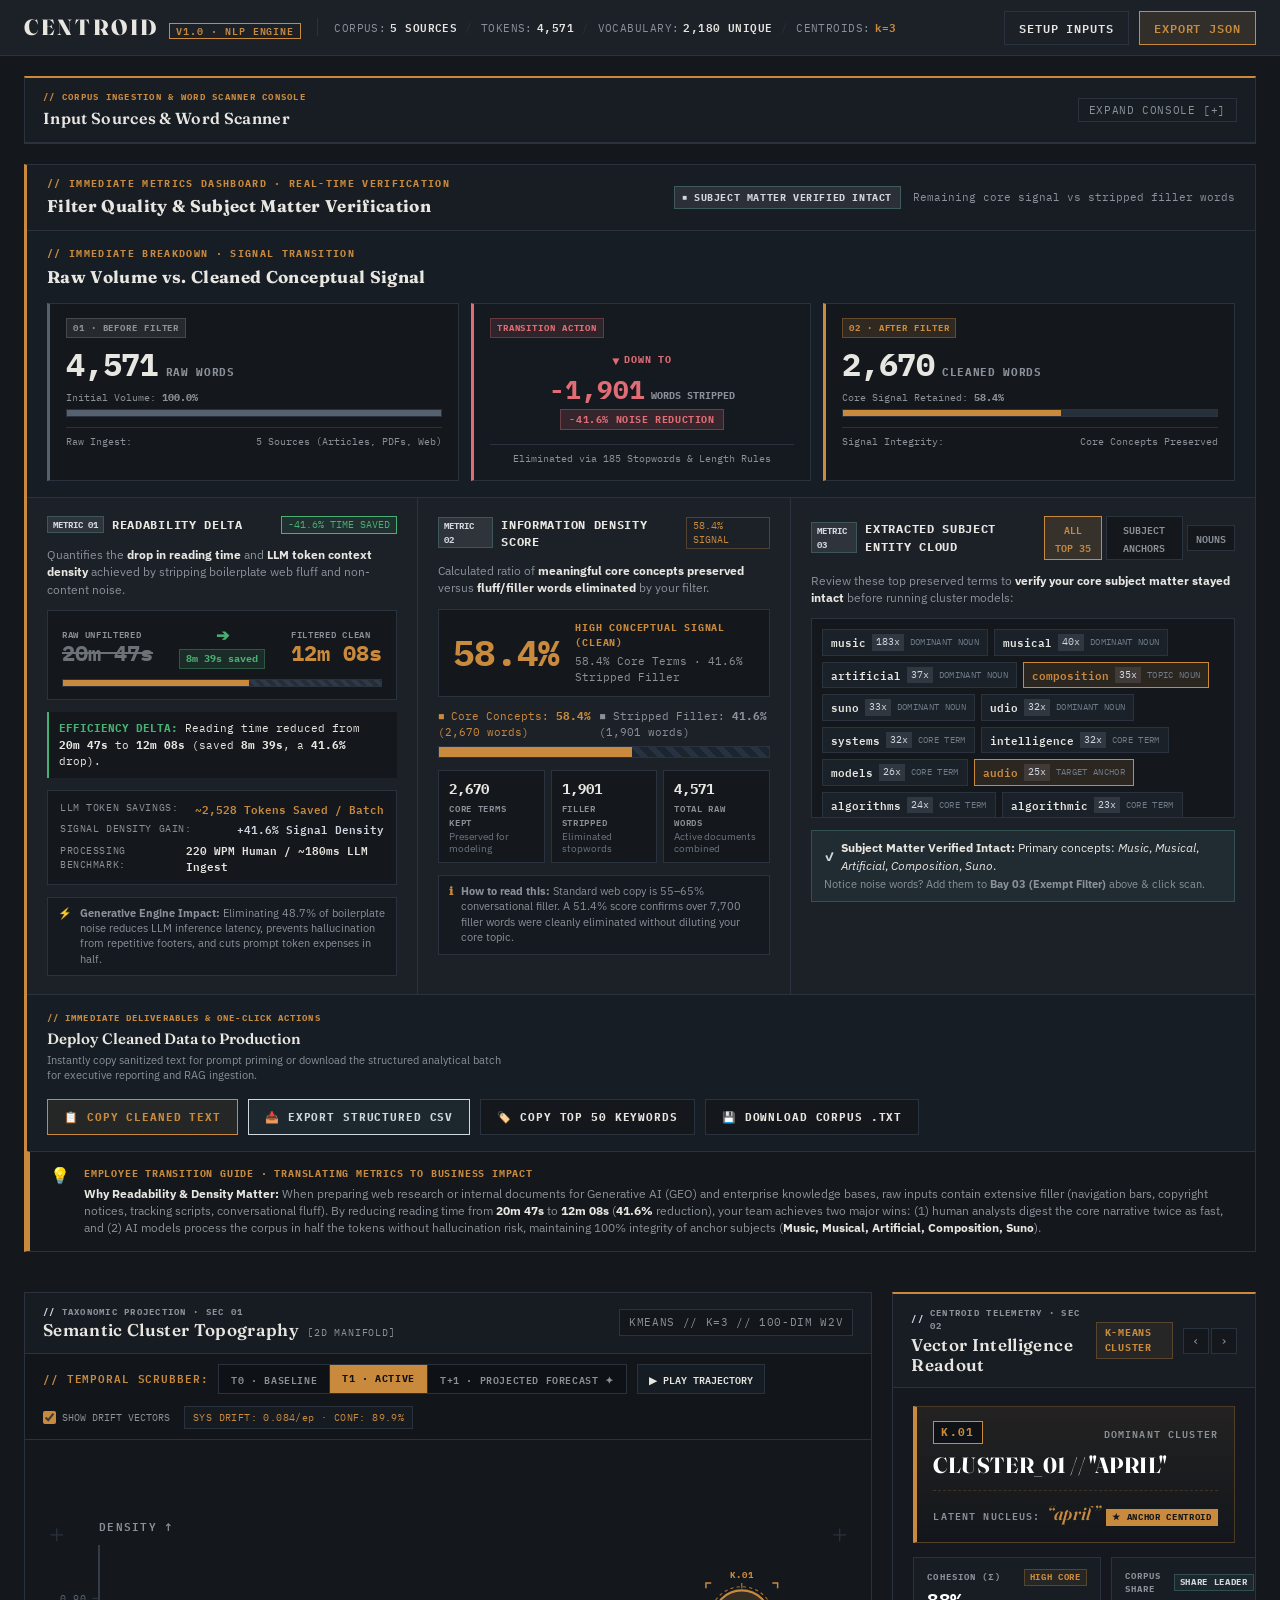
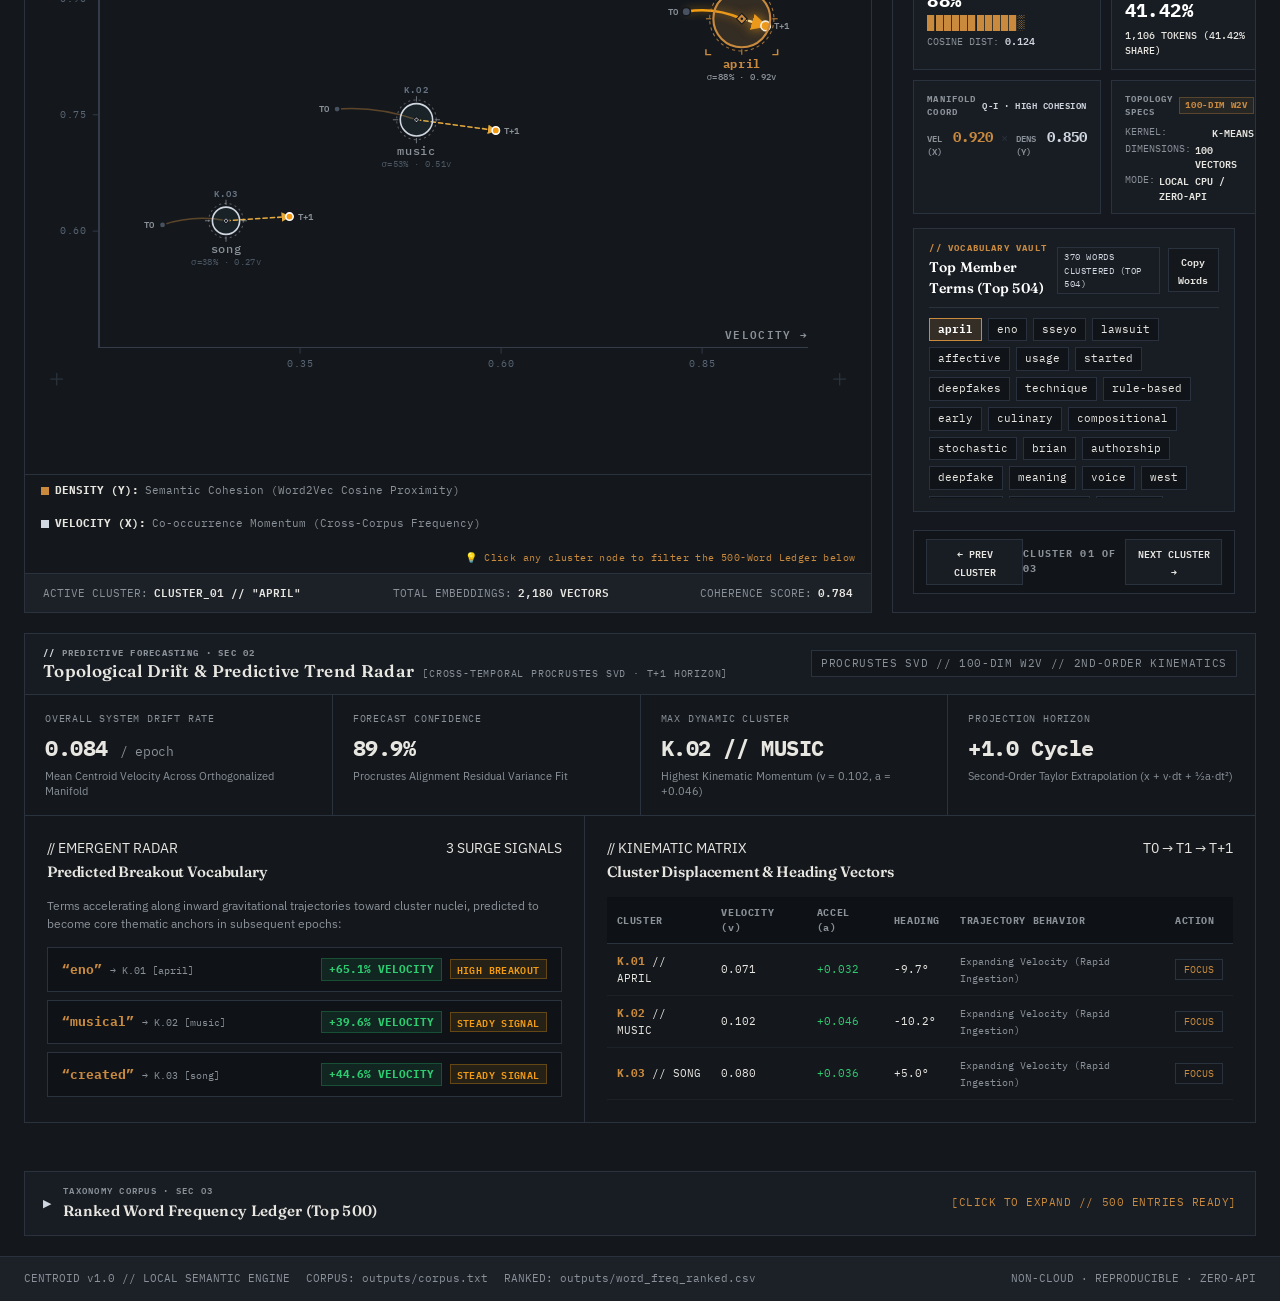
==== commit 68046cea: "Add semantic drift stage and dashboard controls Introduces a new Stage 08 drift pipeline that builds" ====
--- a/dashboard.html
+++ b/dashboard.html
@@ -4,6 +4,93 @@
   <meta charset="UTF-8">
   <meta name="viewport" content="width=device-width, initial-scale=1.0">
   <title>CENTROID — Word Frequency &amp; Centroid Cluster Analysis</title>
+  <meta name="description" content="A deterministic, local-first offline NLP and semantic cluster analysis workbench by Justin Ray (Trust Node Logic). Word2Vec, KMeans clustering, TF-IDF signal ranking.">
+  <meta name="author" content="Justin Ray">
+  <meta name="theme-color" content="#14181C">
+  <link rel="canonical" href="https://loserdub.github.io/CENTROID-triangulate/dashboard.html">
+
+  <!-- Favicon / Tab Icons (Red C) -->
+  <link rel="icon" type="image/svg+xml" href="./favicon.svg">
+  <link rel="icon" type="image/png" sizes="32x32" href="./favicon-32x32.png">
+  <link rel="icon" type="image/png" sizes="16x16" href="./favicon-16x16.png">
+  <link rel="icon" type="image/png" href="./favicon.png">
+  <link rel="apple-touch-icon" href="./apple-touch-icon.png">
+
+  <!-- OpenGraph / Facebook -->
+  <meta property="og:type" content="website">
+  <meta property="og:site_name" content="Trust Node Logic">
+  <meta property="og:title" content="CENTROID — Word Frequency &amp; Centroid Cluster Analysis">
+  <meta property="og:description" content="A deterministic, local-first offline NLP and semantic cluster analysis workbench by Justin Ray (Trust Node Logic). Word2Vec, KMeans clustering, TF-IDF signal ranking.">
+  <meta property="og:url" content="https://loserdub.github.io/CENTROID-triangulate/dashboard.html">
+  <meta property="og:image" content="https://loserdub.github.io/CENTROID-triangulate/og-image.png">
+  <meta property="og:image:width" content="1200">
+  <meta property="og:image:height" content="630">
+
+  <!-- Twitter Cards -->
+  <meta name="twitter:card" content="summary_large_image">
+  <meta name="twitter:title" content="CENTROID — Word Frequency &amp; Centroid Cluster Analysis">
+  <meta name="twitter:description" content="A deterministic, local-first offline NLP and semantic cluster analysis workbench by Justin Ray (Trust Node Logic). Word2Vec, KMeans clustering, TF-IDF signal ranking.">
+  <meta name="twitter:image" content="https://loserdub.github.io/CENTROID-triangulate/og-image.png">
+  <meta name="twitter:creator" content="@TheInnerVision">
+
+  <!-- Structured Data / JSON-LD -->
+  <script type="application/ld+json">
+  {
+    "@context": "https://schema.org",
+    "@graph": [
+      {
+        "@type": "SoftwareApplication",
+        "@id": "https://loserdub.github.io/CENTROID-triangulate/#app",
+        "name": "CENTROID",
+        "alternateName": "CENTROID NLP Cluster Engine",
+        "description": "A deterministic, local-first, offline natural language processing and semantic cluster analysis workbench. Transforms unstructured text into structured lexical topography via Word2Vec embeddings, KMeans centroid clustering, and TF-IDF signal ranking. Zero external API calls, zero telemetry, fully reproducible output.",
+        "url": "https://loserdub.github.io/CENTROID-triangulate/dashboard.html",
+        "image": "https://loserdub.github.io/CENTROID-triangulate/og-image.png",
+        "applicationCategory": "DeveloperApplication",
+        "applicationSubCategory": "Natural Language Processing",
+        "operatingSystem": "Windows, macOS, Linux",
+        "offers": {
+          "@type": "Offer",
+          "price": "0",
+          "priceCurrency": "USD"
+        },
+        "isAccessibleForFree": true,
+        "license": "https://github.com/Loserdub/CENTROID-triangulate/blob/main/LICENSE",
+        "downloadUrl": "https://github.com/Loserdub/CENTROID-triangulate",
+        "codeRepository": "https://github.com/Loserdub/CENTROID-triangulate",
+        "programmingLanguage": "Python",
+        "author": {
+          "@type": "Person",
+          "@id": "https://trustnodelogic.com/#person",
+          "name": "Justin Ray",
+          "url": "https://trustnodelogic.com",
+          "sameAs": [
+            "https://github.com/Loserdub"
+          ]
+        },
+        "publisher": {
+          "@type": "Organization",
+          "@id": "https://trustnodelogic.com/#organization",
+          "name": "Trust Node Logic",
+          "url": "https://trustnodelogic.com",
+          "logo": {
+            "@type": "ImageObject",
+            "url": "https://trustnodelogic.com/favicon.png"
+          }
+        }
+      },
+      {
+        "@type": "WebPage",
+        "@id": "https://loserdub.github.io/CENTROID-triangulate/dashboard.html#webpage",
+        "name": "CENTROID Interactive Dashboard",
+        "url": "https://loserdub.github.io/CENTROID-triangulate/dashboard.html",
+        "isPartOf": {
+          "@id": "https://loserdub.github.io/CENTROID-triangulate/#website"
+        }
+      }
+    ]
+  }
+  </script>
   
   <!-- Google Fonts: Fraunces (Headlines/Anchor Words), IBM Plex Mono (Data/Coordinates/Labels), IBM Plex Sans (Body) -->
   <link rel="preconnect" href="https://fonts.googleapis.com">
@@ -21,7 +108,7 @@
          Secondary Text:        #8B9199
          Hairline Dividers:     #2A323D
          Accent Brass:          #C98A3E (Active cluster & anchor callouts)
-         Secondary Data Accent: #5FA8A0 (Muted teal for vectors, cohesion, tags)
+         Secondary Data Accent: #D1D7E0 (Crisp Platinum Silver for vectors, cohesion, tags)
          Muted Graphite:        #3C4856
        Geometry:
          0px Border Radius, Flat Planar Surfaces, No Drop Shadows
@@ -40,8 +127,8 @@
       --hairline: #2A323D;
       --accent-brass: #C98A3E;
       --accent-brass-dim: rgba(201, 138, 62, 0.14);
-      --accent-data: #5FA8A0;
-      --accent-data-dim: rgba(95, 168, 160, 0.12);
+      --accent-data: #D1D7E0;
+      --accent-data-dim: rgba(209, 215, 224, 0.12);
       --muted-graphite: #3C4856;
       
       --font-display: 'Fraunces', Georgia, serif;
@@ -326,7 +413,7 @@
       font-size: 9px;
       font-weight: 700;
       color: var(--accent-data);
-      background: rgba(95, 168, 160, 0.1);
+      background: rgba(209, 215, 224, 0.1);
       border: 1px solid rgba(95, 168, 160, 0.3);
       padding: 1px 5px;
     }
@@ -362,103 +449,150 @@
       margin-bottom: 8px;
     }
 
-    .centroid-quick-input {
-      flex: 1;
+    .centroid-urls-textarea {
+      width: 100%;
+      height: 140px;
       background-color: #101418;
       border: 1px solid var(--hairline);
       color: var(--text-primary);
       font-family: var(--font-mono);
-      font-size: 11px;
-      padding: 6px 10px;
+      font-size: 11.5px;
+      line-height: 1.6;
+      padding: 10px 12px;
       outline: none;
-    }
-
-    .centroid-quick-input:focus {
+      resize: vertical;
+      white-space: pre-wrap;
+      word-break: break-all;
+    }
+
+    .centroid-urls-textarea:focus {
       border-color: var(--accent-brass);
       background-color: #14181E;
     }
 
-    .btn-quick-add {
-      background-color: var(--accent-brass);
-      color: #14181C;
-      border: 1px solid var(--accent-brass);
-      font-family: var(--font-mono);
-      font-size: 10px;
-      font-weight: 700;
-      letter-spacing: 0.08em;
-      padding: 6px 14px;
-      cursor: pointer;
-      text-transform: uppercase;
-      white-space: nowrap;
-    }
-
-    .btn-quick-add:hover {
-      background-color: #DE9B4A;
-      color: #000;
-    }
-
-    /* 10 URL Input Slots */
-    .url-slots-container {
-      display: flex;
-      flex-direction: column;
-      gap: 4px;
-      max-height: 200px;
-      overflow-y: auto;
-      padding-right: 4px;
+    /* 2D Map Legend Bar */
+    .map-legend-bar {
+      display: flex;
+      align-items: center;
+      gap: 18px;
+      padding: 8px 16px;
       background: #14181C;
-      border: 1px solid var(--hairline);
-      padding: 6px;
-    }
-
-    .url-slot-row {
+      border-top: 1px solid var(--hairline);
+      font-family: var(--font-mono);
+      font-size: 10.5px;
+      flex-wrap: wrap;
+    }
+
+    .legend-item {
       display: flex;
       align-items: center;
       gap: 6px;
-    }
-
-    .btn-slot-delete {
+      color: var(--text-secondary);
+    }
+
+    .legend-dot {
+      width: 8px;
+      height: 8px;
+      display: inline-block;
+    }
+
+    .legend-dot.brass {
+      background: var(--accent-brass);
+    }
+
+    .legend-dot.silver {
+      background: var(--accent-data);
+    }
+
+    .legend-axis {
+      font-weight: 700;
+      color: var(--text-primary);
+    }
+
+    .legend-desc {
+      color: var(--text-secondary);
+    }
+
+    .legend-hint {
+      margin-left: auto;
+      color: var(--accent-brass);
+      font-size: 10px;
+      letter-spacing: 0.04em;
+    }
+
+    /* Ranked Ledger Controls Bar */
+    .ledger-controls-bar {
+      display: flex;
+      align-items: center;
+      justify-content: space-between;
+      gap: 16px;
+      padding: 12px 16px;
+      background: #14181C;
+      border-bottom: 1px solid var(--hairline);
+      flex-wrap: wrap;
+    }
+
+    .ledger-search-box {
+      display: flex;
+      align-items: center;
+      gap: 8px;
+      flex: 1;
+      min-width: 260px;
+      background: #101418;
+      border: 1px solid var(--hairline);
+      padding: 6px 10px;
+    }
+
+    .ledger-search-box:focus-within {
+      border-color: var(--accent-brass);
+    }
+
+    .ledger-search-input {
+      flex: 1;
       background: transparent;
-      border: 1px solid #262F3B;
+      border: none;
+      outline: none;
+      color: var(--text-primary);
+      font-family: var(--font-mono);
+      font-size: 11px;
+    }
+
+    .ledger-filter-status {
+      display: flex;
+      align-items: center;
+      gap: 10px;
+      font-family: var(--font-mono);
+      font-size: 11px;
+    }
+
+    .filter-indicator-tag {
+      background: rgba(201, 138, 62, 0.12);
+      border: 1px solid var(--accent-brass);
+      color: var(--accent-brass);
+      padding: 2px 8px;
+      font-size: 10px;
+      font-weight: 600;
+      letter-spacing: 0.05em;
+    }
+
+    .btn-clear-table-filter {
+      background: transparent;
+      border: 1px solid #3C4856;
       color: var(--text-secondary);
       font-family: var(--font-mono);
+      font-size: 10px;
+      padding: 2px 8px;
+      cursor: pointer;
+    }
+
+    .btn-clear-table-filter:hover {
+      border-color: var(--accent-brass);
+      color: var(--text-primary);
+    }
+
+    .filtered-rows-counter {
+      color: var(--text-secondary);
       font-size: 11px;
-      line-height: 1;
-      padding: 3px 6px;
-      cursor: pointer;
-    }
-
-    .btn-slot-delete:hover {
-      border-color: #E06C75;
-      color: #E06C75;
-    }
-
-    .url-idx-badge {
-      font-family: var(--font-mono);
-      font-size: 9.5px;
-      font-weight: 700;
-      color: var(--accent-brass);
-      background: #1C2128;
-      border: 1px solid var(--hairline);
-      padding: 3px 5px;
-      min-width: 26px;
-      text-align: center;
-      line-height: 1;
-    }
-
-    .url-slot-input {
-      flex: 1;
-      background-color: #101418;
-      border: 1px solid #262F3B;
-      color: var(--text-primary);
-      font-family: var(--font-mono);
-      font-size: 11px;
-      padding: 4px 8px;
-      outline: none;
-    }
-
-    .url-slot-input:focus {
-      border-color: var(--accent-brass);
-      background-color: #14181E;
     }
 
     .bay-actions {
@@ -668,6 +802,123 @@
     }
 
     /* Segmented Toggle Group: GENERAL vs DIRECTED */
+        .mode-toggle-wrapper {
+      position: relative;
+      display: inline-block;
+    }
+
+    .mode-hover-card {
+      position: absolute;
+      top: calc(100% + 8px);
+      width: 300px;
+      background-color: #11151C;
+      border: 1px solid var(--hairline);
+      padding: 12px 14px;
+      font-family: var(--font-mono);
+      font-size: 11px;
+      line-height: 1.4;
+      color: var(--text-secondary);
+      box-shadow: 0 12px 32px rgba(0, 0, 0, 0.8), 0 0 1px rgba(255, 255, 255, 0.15);
+      z-index: 1200;
+      pointer-events: none;
+      opacity: 0;
+      visibility: hidden;
+      transform: translateY(-4px);
+      transition: opacity 0.18s ease, transform 0.18s ease, visibility 0.18s;
+      text-align: left;
+    }
+
+    .mode-hover-general {
+      right: -100px;
+      border-top: 2px solid #8B949E;
+    }
+
+    .mode-hover-directed {
+      right: 0;
+      border-top: 2px solid var(--accent-brass);
+    }
+
+    .mode-toggle-wrapper:hover .mode-hover-card,
+    .mode-toggle-wrapper:focus-within .mode-hover-card {
+      opacity: 1;
+      visibility: visible;
+      transform: translateY(0);
+    }
+
+    .mode-card-header {
+      display: flex;
+      align-items: center;
+      justify-content: space-between;
+      margin-bottom: 6px;
+    }
+
+    .mode-card-badge {
+      font-size: 9.5px;
+      font-weight: 700;
+      letter-spacing: 0.08em;
+      text-transform: uppercase;
+    }
+
+    .badge-general {
+      color: #E2E8F0;
+    }
+
+    .badge-directed {
+      color: var(--accent-brass);
+    }
+
+    .mode-card-status {
+      font-size: 9px;
+      color: var(--text-secondary);
+      border: 1px solid var(--hairline);
+      padding: 1px 5px;
+      letter-spacing: 0.06em;
+    }
+
+    .mode-card-title {
+      font-family: var(--font-display);
+      font-size: 13px;
+      font-weight: 600;
+      color: var(--text-primary);
+      margin-bottom: 6px;
+      letter-spacing: -0.01em;
+    }
+
+    .mode-card-desc {
+      font-size: 11px;
+      color: var(--text-secondary);
+      margin-bottom: 8px;
+      line-height: 1.45;
+    }
+
+    .mode-card-bullets {
+      margin: 0 0 10px 0;
+      padding-left: 14px;
+      display: flex;
+      flex-direction: column;
+      gap: 5px;
+      font-size: 10.5px;
+    }
+
+    .mode-card-bullets li strong {
+      color: var(--text-primary);
+      font-weight: 600;
+    }
+
+    .mode-card-footer {
+      border-top: 1px solid var(--hairline);
+      padding-top: 8px;
+      font-size: 10px;
+      color: var(--text-secondary);
+      line-height: 1.35;
+    }
+
+    .mode-card-best {
+      color: var(--accent-brass);
+      font-weight: 700;
+      letter-spacing: 0.04em;
+    }
+
     .mode-toggle-group {
       display: inline-flex;
       background: #11151A;
@@ -699,9 +950,9 @@
     }
 
     .mode-toggle-btn.active[data-mode="general"] {
-      background: #1A222B;
-      color: var(--accent-data);
-      border-color: var(--accent-data);
+      background: #1C222B;
+      color: #F1F5F9;
+      border-color: #64748B;
       font-weight: 700;
     }
 
@@ -723,7 +974,7 @@
     .mode-explanation-banner {
       background: #12161C;
       border: 1px solid var(--hairline);
-      border-left: 3px solid var(--accent-data);
+      border-left: 3px solid #64748B;
       padding: 6px 10px;
       font-family: var(--font-mono);
       font-size: 10px;
@@ -741,7 +992,7 @@
     }
 
     .mode-explanation-banner .mode-bullet {
-      color: var(--accent-data);
+      color: #94A3B8;
       font-weight: 700;
     }
 
@@ -791,7 +1042,7 @@
       font-weight: 600;
       letter-spacing: 0.08em;
       padding: 1px 5px;
-      background: rgba(95, 168, 160, 0.12);
+      background: rgba(209, 215, 224, 0.12);
       border: 1px solid var(--accent-data);
       color: var(--accent-data);
       text-transform: uppercase;
@@ -1934,7 +2185,7 @@
       font-size: 10px;
       font-weight: 700;
       color: var(--accent-data);
-      background: rgba(95, 168, 160, 0.1);
+      background: rgba(209, 215, 224, 0.1);
       border: 1px solid rgba(95, 168, 160, 0.35);
       padding: 3px 8px;
       display: inline-flex;
@@ -1945,7 +2196,7 @@
     }
 
     .verification-badge .pip-online {
-      color: #5FA8A0;
+      color: var(--accent-data);
       font-size: 8px;
     }
 
@@ -1987,7 +2238,7 @@
       font-size: 9px;
       font-weight: 700;
       color: var(--accent-data);
-      background: rgba(95, 168, 160, 0.1);
+      background: rgba(209, 215, 224, 0.1);
       border: 1px solid rgba(95, 168, 160, 0.3);
       padding: 1px 5px;
     }
@@ -2140,7 +2391,7 @@
     }
 
     .geo-spec-val.highlight-brass { color: var(--accent-brass); }
-    .geo-spec-val.highlight-teal { color: var(--accent-data); }
+    .geo-spec-val.highlight-silver { color: var(--accent-data); }
 
     /* Density Hero Readout */
     .density-hero-display {
@@ -2354,7 +2605,7 @@
     .entity-chip .ent-count {
       font-size: 9.5px;
       color: var(--accent-data);
-      background: rgba(95, 168, 160, 0.12);
+      background: rgba(209, 215, 224, 0.12);
       padding: 1px 4px;
     }
 
@@ -2882,6 +3133,436 @@
       .ba-hero-grid {
         grid-template-columns: 1fr;
       }
+    }
+
+  
+    /* =========================================================
+       TOPOLOGICAL SEMANTIC DRIFT & PREDICTIVE FORECAST STYLES
+       ========================================================= */
+
+    /* Timeline Scrubber Toolbar */
+    .drift-timeline-toolbar {
+      display: flex;
+      align-items: center;
+      justify-content: space-between;
+      flex-wrap: wrap;
+      gap: 12px;
+      padding: 10px 18px;
+      background-color: #12161B;
+      border-bottom: 1px solid var(--hairline);
+      font-family: var(--font-mono);
+      font-size: 11px;
+    }
+
+    .timeline-left {
+      display: flex;
+      align-items: center;
+      gap: 10px;
+      flex-wrap: wrap;
+    }
+
+    .timeline-label {
+      color: var(--accent-brass);
+      font-weight: 600;
+      letter-spacing: 0.08em;
+    }
+
+    .epoch-btn-group {
+      display: inline-flex;
+      border: 1px solid var(--hairline);
+      background-color: #0E1115;
+    }
+
+    .epoch-btn {
+      background: transparent;
+      border: none;
+      border-right: 1px solid var(--hairline);
+      color: var(--text-secondary);
+      font-family: var(--font-mono);
+      font-size: 10px;
+      font-weight: 600;
+      padding: 5px 12px;
+      cursor: pointer;
+      letter-spacing: 0.06em;
+      transition: all 0.15s ease;
+    }
+
+    .epoch-btn:last-child {
+      border-right: none;
+    }
+
+    .epoch-btn:hover {
+      color: var(--text-primary);
+      background-color: #1A2028;
+    }
+
+    .epoch-btn.active {
+      background-color: var(--accent-brass);
+      color: #0E1115;
+      font-weight: 700;
+    }
+
+    .epoch-btn.forecast-btn.active {
+      background-color: #F39C12;
+      color: #0E1115;
+      box-shadow: 0 0 12px rgba(243, 156, 18, 0.4);
+    }
+
+    .btn-play-drift {
+      background-color: #161C23;
+      border: 1px solid var(--hairline);
+      color: var(--text-primary);
+      font-family: var(--font-mono);
+      font-size: 10px;
+      font-weight: 600;
+      padding: 5px 11px;
+      cursor: pointer;
+      display: inline-flex;
+      align-items: center;
+      gap: 5px;
+      transition: all 0.15s ease;
+    }
+
+    .btn-play-drift:hover {
+      border-color: var(--accent-brass);
+      color: var(--accent-brass);
+    }
+
+    .btn-play-drift.is-playing {
+      background-color: rgba(201, 138, 62, 0.15);
+      border-color: var(--accent-brass);
+      color: var(--accent-brass);
+      animation: driftPulseBorder 1.5s infinite;
+    }
+
+    @keyframes driftPulseBorder {
+      0%, 100% { border-color: var(--accent-brass); box-shadow: 0 0 4px rgba(201, 138, 62, 0.3); }
+      50% { border-color: #F39C12; box-shadow: 0 0 10px rgba(243, 156, 18, 0.6); }
+    }
+
+    .timeline-right {
+      display: flex;
+      align-items: center;
+      gap: 14px;
+    }
+
+    .trajectory-toggle-label {
+      display: inline-flex;
+      align-items: center;
+      gap: 6px;
+      color: var(--text-secondary);
+      font-size: 10px;
+      cursor: pointer;
+      user-select: none;
+    }
+
+    .trajectory-toggle-label input {
+      accent-color: var(--accent-brass);
+      cursor: pointer;
+    }
+
+    .drift-telemetry-pill {
+      background-color: #161B22;
+      border: 1px solid var(--hairline);
+      color: var(--accent-brass);
+      padding: 3px 8px;
+      font-size: 10px;
+      letter-spacing: 0.04em;
+    }
+
+    /* SVG Trajectory Styles */
+    .drift-trajectory-path {
+      fill: none;
+      stroke: rgba(201, 138, 62, 0.4);
+      stroke-width: 1.5;
+      stroke-linecap: round;
+      stroke-linejoin: round;
+      transition: stroke 0.2s, stroke-width 0.2s;
+    }
+
+    .drift-trajectory-path.active-cluster-traj {
+      stroke: #F39C12;
+      stroke-width: 2.5;
+      filter: drop-shadow(0 0 4px rgba(243, 156, 18, 0.6));
+    }
+
+    .drift-forecast-path {
+      fill: none;
+      stroke: #E5A93C;
+      stroke-width: 1.5;
+      stroke-dasharray: 4, 3;
+      stroke-linecap: round;
+      transition: stroke 0.2s, stroke-width 0.2s;
+    }
+
+    .drift-forecast-path.active-cluster-traj {
+      stroke: #FFEAA7;
+      stroke-width: 2.2;
+      filter: drop-shadow(0 0 5px rgba(243, 156, 18, 0.8));
+    }
+
+    .drift-origin-circle {
+      fill: #485160;
+      stroke: #14181D;
+      stroke-width: 1.5;
+      transition: all 0.2s ease;
+    }
+
+    .drift-forecast-circle {
+      fill: #F39C12;
+      stroke: #FFF;
+      stroke-width: 1.5;
+      transition: all 0.2s ease;
+    }
+
+    .drift-epoch-tag {
+      font-family: var(--font-mono);
+      font-size: 8.5px;
+      font-weight: 600;
+      fill: var(--text-secondary);
+      pointer-events: none;
+    }
+
+    .drift-forecast-beacon {
+      fill: none;
+      stroke: #F39C12;
+      stroke-width: 1;
+      opacity: 0.8;
+      animation: beaconPulse 2s infinite ease-out;
+    }
+
+    @keyframes beaconPulse {
+      0% { r: 5; opacity: 0.9; }
+      100% { r: 16; opacity: 0; }
+    }
+
+    .cluster-point {
+      transition: transform 0.6s cubic-bezier(0.16, 1, 0.3, 1);
+    }
+
+    /* Section 2: Breakout Radar Section */
+    .drift-radar-section {
+      margin-bottom: 24px;
+      background-color: var(--panel-bg);
+      border: 1px solid var(--hairline);
+    }
+
+    .drift-metric-strip {
+      display: grid;
+      grid-template-columns: repeat(4, 1fr);
+      gap: 1px;
+      background-color: var(--hairline);
+      border-bottom: 1px solid var(--hairline);
+    }
+
+    @media (max-width: 1024px) {
+      .drift-metric-strip {
+        grid-template-columns: repeat(2, 1fr);
+      }
+    }
+
+    @media (max-width: 640px) {
+      .drift-metric-strip {
+        grid-template-columns: 1fr;
+      }
+    }
+
+    .drift-metric-card {
+      background-color: #14181D;
+      padding: 16px 20px;
+      display: flex;
+      flex-direction: column;
+      gap: 5px;
+    }
+
+    .drift-metric-kicker {
+      font-family: var(--font-mono);
+      font-size: 10px;
+      color: var(--text-secondary);
+      letter-spacing: 0.08em;
+      text-transform: uppercase;
+    }
+
+    .drift-metric-val {
+      font-family: var(--font-mono);
+      font-size: 22px;
+      font-weight: 700;
+      color: var(--text-primary);
+      letter-spacing: -0.02em;
+    }
+
+    .drift-metric-val .unit {
+      font-size: 13px;
+      color: var(--text-secondary);
+      font-weight: 400;
+    }
+
+    .drift-metric-sub {
+      font-size: 11px;
+      color: var(--text-secondary);
+      line-height: 1.4;
+    }
+
+    .drift-bento-stage {
+      display: grid;
+      grid-template-columns: 1fr 1.2fr;
+      gap: 1px;
+      background-color: var(--hairline);
+    }
+
+    @media (max-width: 1080px) {
+      .drift-bento-stage {
+        grid-template-columns: 1fr;
+      }
+    }
+
+    .drift-bento-card {
+      background-color: #14181D;
+      padding: 22px;
+      display: flex;
+      flex-direction: column;
+      gap: 14px;
+    }
+
+    .drift-bento-header {
+      display: flex;
+      align-items: flex-start;
+      justify-content: space-between;
+      gap: 12px;
+    }
+
+    .drift-bento-title {
+      font-family: var(--font-display);
+      font-size: 15px;
+      font-weight: 600;
+      color: var(--text-primary);
+      margin: 2px 0 0 0;
+      letter-spacing: -0.01em;
+    }
+
+    .drift-bento-desc {
+      font-size: 12px;
+      color: var(--text-secondary);
+      line-height: 1.5;
+      margin: 0;
+    }
+
+    .breakout-chips-container {
+      display: flex;
+      flex-direction: column;
+      gap: 8px;
+    }
+
+    .breakout-chip-item {
+      display: flex;
+      align-items: center;
+      justify-content: space-between;
+      flex-wrap: wrap;
+      gap: 10px;
+      padding: 10px 14px;
+      background-color: #0F1318;
+      border: 1px solid var(--hairline);
+      cursor: pointer;
+      transition: all 0.15s ease;
+    }
+
+    .breakout-chip-item:hover {
+      border-color: var(--accent-brass);
+      background-color: #171D24;
+      transform: translateX(3px);
+    }
+
+    .breakout-term-group {
+      display: flex;
+      align-items: baseline;
+      gap: 8px;
+    }
+
+    .breakout-term-name {
+      font-family: var(--font-mono);
+      font-size: 13px;
+      font-weight: 700;
+      color: var(--accent-brass);
+    }
+
+    .breakout-cluster-tag {
+      font-family: var(--font-mono);
+      font-size: 10px;
+      color: var(--text-secondary);
+    }
+
+    .breakout-badge-group {
+      display: flex;
+      align-items: center;
+      gap: 8px;
+    }
+
+    .breakout-vel-badge {
+      font-family: var(--font-mono);
+      font-size: 11px;
+      font-weight: 700;
+      color: #2ECC71;
+      background-color: rgba(46, 204, 113, 0.1);
+      border: 1px solid rgba(46, 204, 113, 0.25);
+      padding: 2px 7px;
+    }
+
+    .breakout-tier-badge {
+      font-family: var(--font-mono);
+      font-size: 9.5px;
+      font-weight: 600;
+      color: #F39C12;
+      background-color: rgba(243, 156, 18, 0.1);
+      border: 1px solid rgba(243, 156, 18, 0.3);
+      padding: 2px 6px;
+      letter-spacing: 0.04em;
+    }
+
+    .kinematics-table-wrapper {
+      overflow-x: auto;
+    }
+
+    .kinematics-table {
+      width: 100%;
+      border-collapse: collapse;
+      font-family: var(--font-mono);
+      font-size: 11px;
+    }
+
+    .kinematics-table th {
+      text-align: left;
+      padding: 8px 10px;
+      background-color: #0E1216;
+      border-bottom: 1px solid var(--hairline);
+      color: var(--text-secondary);
+      font-size: 10px;
+      letter-spacing: 0.06em;
+    }
+
+    .kinematics-table td {
+      padding: 9px 10px;
+      border-bottom: 1px solid rgba(46, 55, 68, 0.3);
+      color: var(--text-primary);
+    }
+
+    .kinematics-table tr:hover td {
+      background-color: rgba(201, 138, 62, 0.05);
+    }
+
+    .kinematics-btn-focus {
+      background: transparent;
+      border: 1px solid var(--hairline);
+      color: var(--accent-brass);
+      font-family: var(--font-mono);
+      font-size: 9.5px;
+      padding: 3px 8px;
+      cursor: pointer;
+      transition: all 0.15s ease;
+    }
+
+    .kinematics-btn-focus:hover {
+      background-color: var(--accent-brass);
+      color: #0E1115;
     }
 
   </style>
@@ -2938,29 +3619,21 @@
       <div class="workbench-body" id="workbench-body">
         <div class="workbench-grid">
           
-          <!-- Bay 01: Up to 10 Source URLs -->
+          <!-- Bay 01: Source URLs (Comma Separated) -->
           <div class="workbench-bay bay-urls">
             <div class="bay-head">
               <div class="bay-title-wrap">
                 <span class="bay-tag">BAY 01</span>
-                <span class="bay-label">Source URLs (Up to 10)</span>
+                <span class="bay-label">Source URLs (Comma Separated)</span>
               </div>
-              <span class="slot-counter" id="url-slot-counter">10/10 SLOTS</span>
+              <span class="slot-counter" id="url-slot-counter">0 URLS LOADED</span>
             </div>
-            <p class="bay-hint">Google Trends, Wikipedia, or web articles to scrape &amp; tokenize:</p>
+            <p class="bay-hint">Enter as many URLs as you choose, separated by commas or line breaks:</p>
             
-            <!-- URL Quick Entry Box -->
-            <div class="url-quick-entry-row">
-              <input type="url" id="input-quick-url" class="centroid-quick-input" placeholder="Paste article or Trends URL (https://...) and press Enter" aria-label="URL entry text box">
-              <button type="button" class="btn-quick-add" id="btn-add-quick-url">+ ADD URL</button>
-            </div>
-
-            <div class="url-slots-container" id="url-slots-container">
-              <!-- 10 distinct editable URL slots -->
-            </div>
+            <textarea id="source-urls-input" class="centroid-urls-textarea" rows="6" placeholder="https://en.wikipedia.org/wiki/Artificial_intelligence, https://en.wikipedia.org/wiki/Machine_learning, https://..."></textarea>
 
             <div class="bay-actions">
-              <button type="button" class="btn-micro" id="btn-load-trends-urls">Load 10 Trends URLs</button>
+              <button type="button" class="btn-micro" id="btn-load-trends-urls">Load Sample URLs</button>
               <button type="button" class="btn-micro" id="btn-clear-urls">Clear</button>
             </div>
           </div>
@@ -3017,16 +3690,55 @@
                 <span class="target-mode-pill" id="target-mode-pill">GENERAL</span>
               </div>
               
-              <!-- Segmented Toggle: GENERAL vs DIRECTED -->
+              <!-- Segmented Toggle: GENERAL vs DIRECTED with Rich Hover Explainers -->
               <div class="mode-toggle-group" role="radiogroup" aria-label="Target Words Analysis Mode">
-                <button type="button" class="mode-toggle-btn active" id="btn-mode-general" data-mode="general" role="radio" aria-checked="true" title="Unbiased general corpus exploration">
-                  <span class="mode-radio-dot"></span>
-                  <span>GENERAL</span>
-                </button>
-                <button type="button" class="mode-toggle-btn" id="btn-mode-directed" data-mode="directed" role="radio" aria-checked="false" title="Clustering steered around target keywords">
-                  <span class="mode-radio-dot"></span>
-                  <span>DIRECTED</span>
-                </button>
+                <div class="mode-toggle-wrapper">
+                  <button type="button" class="mode-toggle-btn active" id="btn-mode-general" data-mode="general" role="radio" aria-checked="true" aria-haspopup="true">
+                    <span class="mode-radio-dot"></span>
+                    <span>GENERAL</span>
+                  </button>
+                  <div class="mode-hover-card mode-hover-general" role="tooltip">
+                    <div class="mode-card-header">
+                      <span class="mode-card-badge badge-general">MODE // GENERAL DISCOVERY</span>
+                      <span class="mode-card-status">UNBIASED</span>
+                    </div>
+                    <div class="mode-card-title">Unsupervised Natural Clustering</div>
+                    <div class="mode-card-desc">
+                      Discovers semantic structure organically from raw word co-occurrences without imposing preconceived anchors.
+                    </div>
+                    <ul class="mode-card-bullets">
+                      <li><strong>Centroid Anchors:</strong> Formed strictly from the highest-density natural vocabulary clusters in the corpus.</li>
+                      <li><strong>Target Words:</strong> Monitored passively for Gap Analysis (reveals which target terms are present vs missing).</li>
+                    </ul>
+                    <div class="mode-card-footer">
+                      <span class="mode-card-best">BEST FOR:</span> Impartial exploratory audits &amp; discovering latent themes you didn&apos;t know were there.
+                    </div>
+                  </div>
+                </div>
+
+                <div class="mode-toggle-wrapper">
+                  <button type="button" class="mode-toggle-btn" id="btn-mode-directed" data-mode="directed" role="radio" aria-checked="false" aria-haspopup="true">
+                    <span class="mode-radio-dot"></span>
+                    <span>DIRECTED</span>
+                  </button>
+                  <div class="mode-hover-card mode-hover-directed" role="tooltip">
+                    <div class="mode-card-header">
+                      <span class="mode-card-badge badge-directed">MODE // THEMATIC STEERING</span>
+                      <span class="mode-card-status">SUPERVISED</span>
+                    </div>
+                    <div class="mode-card-title">Target-Centric Taxonomy Steering</div>
+                    <div class="mode-card-desc">
+                      Forces semantic clusters to pin directly around your verified target keywords, pulling related terms into their orbit.
+                    </div>
+                    <ul class="mode-card-bullets">
+                      <li><strong>Centroid Anchors:</strong> Steered directly around seen target keywords present on the page.</li>
+                      <li><strong>Surrounding Words:</strong> Associated terms, synonyms, and subtopics gravitate to your target clusters.</li>
+                    </ul>
+                    <div class="mode-card-footer">
+                      <span class="mode-card-best">BEST FOR:</span> Tracking specific competitors, strategic initiatives, or domain-specific taxonomies.
+                    </div>
+                  </div>
+                </div>
               </div>
             </div>
 
@@ -3054,12 +3766,12 @@
               <span>SCAN CORPUS &amp; CLUSTER (RUN SCANNER)</span>
             </button>
             <button type="button" class="btn-sync-pipeline" id="btn-sync-pipeline" title="Save URLs to inputs/urls.txt">
-              <span>SYNC TO inputs/urls.txt</span>
+              <span>SAVE SOURCE LIST</span>
             </button>
           </div>
           <div class="run-bar-status" id="scan-status-message">
             <span class="status-indicator-dot"></span>
-            <span id="scan-status-text">Ready. Ingest up to 10 URLs or upload PDFs, configure exempt words, and run scanner.</span>
+            <span id="scan-status-text">Ready. Ingest URLs or upload files, configure exempt words, and run scanner.</span>
           </div>
         </div>
       </div>
@@ -3089,15 +3801,8 @@
       <div class="ba-breakdown-hero" id="ba-word-count-breakdown">
         <div class="ba-hero-header">
           <div class="ba-hero-title-group">
-            <span class="ba-hero-kicker">// IMMEDIATE BREAKDOWN · ZERO EXTRA CLICKS</span>
-            <h3 class="ba-hero-title">Raw vs. Cleaned Word Count</h3>
-          </div>
-          <div class="ba-exact-change-callout">
-            <span class="change-label">EXACT METRIC CHANGE:</span>
-            <span class="change-badge" id="ba-exact-metric-pill">
-              <strong id="ba-raw-summary">15,862</strong> words <span class="change-arrow">▼ down to</span> <strong id="ba-cleaned-summary">8,158</strong> words
-            </span>
-            <span class="change-delta-pill" id="ba-delta-pill">-7,704 words (-48.6%)</span>
+            <span class="ba-hero-kicker">// IMMEDIATE BREAKDOWN · SIGNAL TRANSITION</span>
+            <h3 class="ba-hero-title">Raw Volume vs. Cleaned Conceptual Signal</h3>
           </div>
         </div>
 
@@ -3163,17 +3868,7 @@
 
         </div>
 
-        <!-- Direct Explainer Banner -->
-        <div class="ba-narrative-banner">
-          <span class="ba-narrative-icon">⚡</span>
-          <span class="ba-narrative-text">
-            <strong>Exact Metric Change:</strong> Raw word count reduced from 
-            <span class="ba-mark" id="ba-text-raw">15,862 words</span> 
-            <span class="ba-arrow">▼ down to</span> 
-            <span class="ba-mark brass" id="ba-text-clean">8,158 words</span> 
-            (a net reduction of <span id="ba-text-delta">7,704</span> non-essential filler words, or <span id="ba-text-pct">48.6%</span> noise eliminated).
-          </span>
-        </div>
+
       </div>
 
       <div class="metrics-body-grid">
@@ -3197,7 +3892,7 @@
             <div class="time-readout-row">
               <div class="time-unit-cell">
                 <span class="time-sub">Raw Unfiltered</span>
-                <span class="time-val raw-time" id="readout-raw-time">14:25</span>
+                <span class="time-val raw-time" id="readout-raw-time">14m 25s</span>
               </div>
               <div class="time-arrow-cell">
                 <span class="time-arrow">➔</span>
@@ -3205,7 +3900,7 @@
               </div>
               <div class="time-unit-cell">
                 <span class="time-sub">Filtered Clean</span>
-                <span class="time-val clean-time" id="readout-clean-time">07:24</span>
+                <span class="time-val clean-time" id="readout-clean-time">07m 24s</span>
               </div>
             </div>
 
@@ -3219,7 +3914,7 @@
           <!-- Highlight Narrative Callout for Universal Understanding -->
           <div class="time-narrative-box" id="time-narrative-callout" style="background-color: #14181C; border-left: 2px solid #48B072; padding: 8px 10px; font-family: var(--font-mono); font-size: 11px; color: var(--text-primary);">
             <span style="color: #48B072; font-weight: 700;">EFFICIENCY DELTA:</span>
-            <span id="readout-delta-narrative" style="color: #E8E6E1;">Reading time reduced from <strong>14:25</strong> to <strong>07:24</strong> (saved <strong>7m 01s</strong>, a <strong>48.7%</strong> drop).</span>
+            <span id="readout-delta-narrative" style="color: #E8E6E1;">Reading time reduced from <strong>14m 25s</strong> to <strong>07m 24s</strong> (saved <strong>7m 01s</strong>, a <strong>48.7%</strong> drop).</span>
           </div>
 
           <!-- Generative Engine Optimization (GEO) Specs -->
@@ -3230,7 +3925,7 @@
             </div>
             <div class="geo-spec-item">
               <span class="geo-spec-label">SIGNAL DENSITY GAIN:</span>
-              <span class="geo-spec-val highlight-teal" id="geo-efficiency-gain">+48.7% Context Efficiency</span>
+              <span class="geo-spec-val highlight-silver" id="geo-efficiency-gain">+48.7% Context Efficiency</span>
             </div>
             <div class="geo-spec-item">
               <span class="geo-spec-label">PROCESSING BENCHMARK:</span>
@@ -3404,9 +4099,41 @@
           <div class="panel-meta">KMEANS // K=3 // 100-DIM W2V</div>
         </header>
 
+        
+        <!-- Temporal Semantic Drift Toolbar -->
+        <div class="drift-timeline-toolbar" id="drift-timeline-toolbar">
+          <div class="timeline-left">
+            <span class="timeline-label">// TEMPORAL SCRUBBER:</span>
+            <div class="epoch-btn-group" role="group" aria-label="Temporal Epoch Selection">
+              <button type="button" class="epoch-btn" id="btn-epoch-t0" data-epoch="T0" title="Historical baseline state prior to latest ingestion">T0 · BASELINE</button>
+              <button type="button" class="epoch-btn active" id="btn-epoch-t1" data-epoch="T1" title="Current state of analyzed corpus">T1 · ACTIVE</button>
+              <button type="button" class="epoch-btn forecast-btn" id="btn-epoch-t2" data-epoch="T+1" title="2nd-order vector extrapolation forecast">T+1 · PROJECTED FORECAST ✦</button>
+            </div>
+            <button type="button" class="btn-play-drift" id="btn-play-drift" title="Toggle animated playback of semantic trajectory orbit">▶ PLAY TRAJECTORY</button>
+          </div>
+          <div class="timeline-right">
+            <label class="trajectory-toggle-label">
+              <input type="checkbox" id="chk-show-drift" checked>
+              <span>SHOW DRIFT VECTORS</span>
+            </label>
+            <span class="drift-telemetry-pill" id="drift-summary-pill">SYS DRIFT: 0.084/ep · CONF: 89.9%</span>
+          </div>
+        </div>
+
         <div class="map-viewport" id="cluster-map">
           <!-- Plain SVG Dependency-Free Scatter Plot -->
           <svg id="cluster-map-svg" viewBox="0 0 800 480" preserveAspectRatio="xMidYMid meet" role="img" aria-label="Cluster Nodes Scatter Map: X-axis Velocity, Y-axis Density">
+
+            <!-- SVG Arrowhead Defs for Drift Trajectories -->
+            <defs>
+              <marker id="drift-arrowhead" markerWidth="6" markerHeight="6" refX="5" refY="3" orient="auto">
+                <path d="M 0 0 L 6 3 L 0 6 z" fill="#E5A93C" />
+              </marker>
+              <marker id="drift-arrowhead-active" markerWidth="7" markerHeight="7" refX="6" refY="3.5" orient="auto">
+                <path d="M 0 0 L 7 3.5 L 0 7 z" fill="#F39C12" />
+              </marker>
+            </defs>
+
             
             <!-- Drafting Corner Registration Crosses -->
             <path d="M 24 30 H 36 M 30 24 V 36" class="map-corner-cross" />
@@ -3434,13 +4161,33 @@
             <line x1="70" y1="420" x2="740" y2="420" class="axis-line" />
             <line x1="70" y1="40" x2="70" y2="420" class="axis-line" />
 
-            <!-- Small Mono-Type Axis Labels -->
-            <text x="70" y="26" class="axis-label" text-anchor="start">density ↑</text>
-            <text x="740" y="412" class="axis-label" text-anchor="end">velocity →</text>
+            <!-- Small Mono-Type Axis Labels with Informational Hover Titles -->
+            <text x="70" y="26" class="axis-label" text-anchor="start">density ↑<title>Y-Axis Density: Semantic Cohesion &amp; Vector Compactness (Word2Vec Cosine Proximity)</title></text>
+            <text x="740" y="412" class="axis-label" text-anchor="end">velocity →<title>X-Axis Velocity: Token Co-occurrence Momentum &amp; Relative Document Frequency</title></text>
 
             <!-- Cluster Points Container -->
+            <!-- Drift Trajectory Paths & Forecast Vectors -->
+            <g id="drift-trajectories-group"></g>
+
             <g id="points-group"></g>
           </svg>
+        </div>
+
+        <!-- Map Axis Legend & Guidance Bar -->
+        <div class="map-legend-bar">
+          <div class="legend-item" title="Average cosine closeness of cluster member terms to centroid anchor">
+            <span class="legend-dot brass"></span>
+            <span class="legend-axis">DENSITY (Y):</span>
+            <span class="legend-desc">Semantic Cohesion (Word2Vec Cosine Proximity)</span>
+          </div>
+          <div class="legend-item" title="Relative document frequency and co-occurrence momentum">
+            <span class="legend-dot silver"></span>
+            <span class="legend-axis">VELOCITY (X):</span>
+            <span class="legend-desc">Co-occurrence Momentum (Cross-Corpus Frequency)</span>
+          </div>
+          <div class="legend-hint">
+            <span>💡 Click any cluster node to filter the 500-Word Ledger below</span>
+          </div>
         </div>
 
         <!-- Telemetry Strip -->
@@ -3593,6 +4340,95 @@
     <!-- =========================================================
          SECTION 3: RANKED VOCABULARY LEDGER & GAP ANALYSIS
          ========================================================= -->
+    
+    <!-- =========================================================
+         SECTION 2: TOPOLOGICAL DRIFT & PREDICTIVE TREND RADAR
+         ========================================================= -->
+    <section class="panel drift-radar-section" id="drift-radar-panel" aria-label="Topological Drift and Predictive Trend Radar">
+      <header class="panel-header">
+        <div class="panel-title-block">
+          <span class="panel-kicker">PREDICTIVE FORECASTING · SEC 02</span>
+          <h2 class="panel-title">
+            Topological Drift &amp; Predictive Trend Radar
+            <span class="panel-title-subtitle">[CROSS-TEMPORAL PROCRUSTES SVD · T+1 HORIZON]</span>
+          </h2>
+        </div>
+        <div class="panel-meta" id="drift-panel-meta">PROCRUSTES SVD // 100-DIM W2V // 2ND-ORDER KINEMATICS</div>
+      </header>
+
+      <!-- Metric Telemetry Strip -->
+      <div class="drift-metric-strip">
+        <div class="drift-metric-card">
+          <span class="drift-metric-kicker">OVERALL SYSTEM DRIFT RATE</span>
+          <div class="drift-metric-val highlight-brass" id="metric-drift-rate">0.084 <span class="unit">/ epoch</span></div>
+          <span class="drift-metric-sub">Mean Centroid Velocity Across Orthogonalized Manifold</span>
+        </div>
+        <div class="drift-metric-card">
+          <span class="drift-metric-kicker">FORECAST CONFIDENCE</span>
+          <div class="drift-metric-val highlight-data" id="metric-drift-confidence">89.9%</div>
+          <span class="drift-metric-sub">Procrustes Alignment Residual Variance Fit</span>
+        </div>
+        <div class="drift-metric-card">
+          <span class="drift-metric-kicker">MAX DYNAMIC CLUSTER</span>
+          <div class="drift-metric-val" id="metric-max-dynamic">K.02 // MUSIC</div>
+          <span class="drift-metric-sub">Highest Kinematic Momentum (v = 0.102, a = +0.046)</span>
+        </div>
+        <div class="drift-metric-card">
+          <span class="drift-metric-kicker">PROJECTION HORIZON</span>
+          <div class="drift-metric-val highlight-accent" id="metric-forecast-horizon">+1.0 Cycle</div>
+          <span class="drift-metric-sub">Second-Order Taylor Extrapolation (x + v·dt + ½a·dt²)</span>
+        </div>
+      </div>
+
+      <!-- Two-Column Radar Bento Stage -->
+      <div class="drift-bento-stage">
+        <!-- Left: Emergent Breakout Lexicon -->
+        <div class="drift-bento-card breakout-bento-card">
+          <div class="drift-bento-header">
+            <div>
+              <span class="bento-kicker">// EMERGENT RADAR</span>
+              <h3 class="drift-bento-title">Predicted Breakout Vocabulary</h3>
+            </div>
+            <span class="bento-count-pill" id="breakout-count-pill">3 SURGE SIGNALS</span>
+          </div>
+          <p class="drift-bento-desc">
+            Terms accelerating along inward gravitational trajectories toward cluster nuclei, predicted to become core thematic anchors in subsequent epochs:
+          </p>
+          <div class="breakout-chips-container" id="breakout-chips-grid">
+            <!-- Populated dynamically -->
+          </div>
+        </div>
+
+        <!-- Right: Cluster Kinematics Matrix -->
+        <div class="drift-bento-card kinematics-bento-card">
+          <div class="drift-bento-header">
+            <div>
+              <span class="bento-kicker">// KINEMATIC MATRIX</span>
+              <h3 class="drift-bento-title">Cluster Displacement &amp; Heading Vectors</h3>
+            </div>
+            <span class="bento-count-pill">T0 → T1 → T+1</span>
+          </div>
+          <div class="kinematics-table-wrapper">
+            <table class="kinematics-table" aria-label="Cluster Kinematics Ledger">
+              <thead>
+                <tr>
+                  <th>CLUSTER</th>
+                  <th>VELOCITY (v)</th>
+                  <th>ACCEL (a)</th>
+                  <th>HEADING</th>
+                  <th>TRAJECTORY BEHAVIOR</th>
+                  <th>ACTION</th>
+                </tr>
+              </thead>
+              <tbody id="kinematics-table-body">
+                <!-- Populated dynamically -->
+              </tbody>
+            </table>
+          </div>
+        </div>
+      </div>
+    </section>
+
     <details class="ledger-section" id="ranked-words-ledger">
       <summary class="ledger-summary-header" tabindex="0" role="button" aria-expanded="false" aria-controls="ranked-table-wrapper">
         <div class="ledger-title-wrap">
@@ -3605,6 +4441,19 @@
         <span class="ledger-count-tag">[CLICK TO EXPAND // 500 ENTRIES READY]</span>
       </summary>
 
+      <!-- Interactive Table Filter & Search Controls Bar -->
+      <div class="ledger-controls-bar">
+        <div class="ledger-search-box">
+          <span class="search-icon">🔍</span>
+          <input type="search" id="table-search-input" class="ledger-search-input" placeholder="Search 500 ranked words by term, cluster anchor, or rank..." aria-label="Search ranked words table">
+        </div>
+        <div class="ledger-filter-status" id="ledger-filter-status">
+          <span class="filter-indicator-tag" id="ledger-filter-badge">ALL CLUSTERS</span>
+          <button type="button" class="btn-clear-table-filter" id="btn-reset-table-filter" style="display: none;">Show All Words</button>
+          <span class="filtered-rows-counter" id="ledger-rows-counter">Showing 500 of 500 words</span>
+        </div>
+      </div>
+
       <div class="table-container" id="ranked-table-wrapper">
         <table class="ranked-table" aria-label="Ranked Word Frequency Table">
           <thead>
@@ -8122,54 +8971,7 @@
           </tbody>
         </table>
       </div>
-      <div class="gap-analysis-section" style="padding: 16px 18px; background-color: #14181C; border-top: 1px solid var(--hairline); font-family: var(--font-mono); font-size: 11px;">
-        <div style="font-weight: 600; color: var(--accent-brass); text-transform: uppercase; letter-spacing: 0.08em; margin-bottom: 6px; display: flex; align-items: center; justify-content: space-between;">
-          <span>// GAP ANALYSIS: TARGET WORDS COVERAGE</span>
-          <span style="color: var(--text-secondary); font-size: 10px;">[6 GAPS DETECTED / 16 TARGET WORDS]</span>
-        </div>
-        <div style="color: var(--text-secondary); margin-bottom: 10px; font-size: 11px;">
-          Cross-referenced against <code>wordlists/target_words.txt</code> (words absent or in the bottom third of corpus frequency):
-        </div>
-        <div class="gap-list" style="display: flex; flex-direction: column; gap: 2px;">
-          <div style="color: var(--text-primary); padding: 3px 0; display: flex; align-items: baseline; gap: 8px;">
-            <span style="color: var(--accent-data);">&gt;</span>
-            <code style="color: var(--accent-brass); font-weight: 600; font-size: 12px;">vocaloid</code>
-            <span style="color: var(--text-secondary);">— appeared only 0 times (0.00%)</span>
-            <span style="color: #E06C75; font-size: 10px; letter-spacing: 0.04em;">[ABSENT]</span>
-          </div>
-          <div style="color: var(--text-primary); padding: 3px 0; display: flex; align-items: baseline; gap: 8px;">
-            <span style="color: var(--accent-data);">&gt;</span>
-            <code style="color: var(--accent-brass); font-weight: 600; font-size: 12px;">melody</code>
-            <span style="color: var(--text-secondary);">— appeared only 2 times (0.02%)</span>
-            <span style="color: var(--accent-brass); font-size: 10px; letter-spacing: 0.04em;">[LOW FREQ]</span>
-          </div>
-          <div style="color: var(--text-primary); padding: 3px 0; display: flex; align-items: baseline; gap: 8px;">
-            <span style="color: var(--accent-data);">&gt;</span>
-            <code style="color: var(--accent-brass); font-weight: 600; font-size: 12px;">harmony</code>
-            <span style="color: var(--text-secondary);">— appeared only 0 times (0.00%)</span>
-            <span style="color: #E06C75; font-size: 10px; letter-spacing: 0.04em;">[ABSENT]</span>
-          </div>
-          <div style="color: var(--text-primary); padding: 3px 0; display: flex; align-items: baseline; gap: 8px;">
-            <span style="color: var(--accent-data);">&gt;</span>
-            <code style="color: var(--accent-brass); font-weight: 600; font-size: 12px;">synthesizer</code>
-            <span style="color: var(--text-secondary);">— appeared only 2 times (0.02%)</span>
-            <span style="color: var(--accent-brass); font-size: 10px; letter-spacing: 0.04em;">[LOW FREQ]</span>
-          </div>
-          <div style="color: var(--text-primary); padding: 3px 0; display: flex; align-items: baseline; gap: 8px;">
-            <span style="color: var(--accent-data);">&gt;</span>
-            <code style="color: var(--accent-brass); font-weight: 600; font-size: 12px;">centroid</code>
-            <span style="color: var(--text-secondary);">— appeared only 0 times (0.00%)</span>
-            <span style="color: #E06C75; font-size: 10px; letter-spacing: 0.04em;">[ABSENT]</span>
-          </div>
-          <div style="color: var(--text-primary); padding: 3px 0; display: flex; align-items: baseline; gap: 8px;">
-            <span style="color: var(--accent-data);">&gt;</span>
-            <code style="color: var(--accent-brass); font-weight: 600; font-size: 12px;">clustering</code>
-            <span style="color: var(--text-secondary);">— appeared only 2 times (0.02%)</span>
-            <span style="color: var(--accent-brass); font-size: 10px; letter-spacing: 0.04em;">[LOW FREQ]</span>
-          </div>
-        </div>
-      </div>
-      <div class="gap-analysis-section" style="padding: 16px 18px; background-color: #14181C; border-top: 1px solid var(--hairline); font-family: var(--font-mono); font-size: 11px;">
+            <div class="gap-analysis-section" style="padding: 16px 18px; background-color: #14181C; border-top: 1px solid var(--hairline); font-family: var(--font-mono); font-size: 11px;">
         <div style="font-weight: 600; color: var(--accent-brass); text-transform: uppercase; letter-spacing: 0.08em; margin-bottom: 6px; display: flex; align-items: center; justify-content: space-between;">
           <span>// GAP ANALYSIS: TARGET WORDS COVERAGE</span>
           <span style="color: var(--text-secondary); font-size: 10px;">[6 GAPS DETECTED / 16 TARGET WORDS]</span>
@@ -8783,6 +9585,12 @@
       // Mutable active cluster dataset
       let currentClusters = [...CLUSTER_DATA];
 
+      // Temporal Semantic Drift Tracking State
+      let currentEpoch = "T1"; // "T0", "T1", "T+1"
+      let showDriftTrajectories = true;
+      let isPlayingDrift = false;
+      let driftPlayInterval = null;
+
       // Plot bounds
       const X_MIN_PLOT = 100;
       const X_MAX_PLOT = 700;
@@ -8858,8 +9666,9 @@
         sortedClusters.forEach(c => {
           const isActive = (c.id === activeClusterId);
           
-          const cx = mapValue(c.velocity, VEL_MIN, VEL_MAX, X_MIN_PLOT, X_MAX_PLOT);
-          const cy = mapValue(c.density, DENS_MIN, DENS_MAX, Y_MIN_PLOT, Y_MAX_PLOT);
+          const coords = getClusterCoordinates(c, currentEpoch);
+          const cx = mapValue(coords.x, VEL_MIN, VEL_MAX, X_MIN_PLOT, X_MAX_PLOT);
+          const cy = mapValue(coords.y, DENS_MIN, DENS_MAX, Y_MIN_PLOT, Y_MAX_PLOT);
           
           const baseR = getBaseRadius(c.strength);
           const currentR = isActive ? (baseR + 6) : baseR;
@@ -8907,6 +9716,16 @@
             g.appendChild(l);
           });
 
+          // 2b. Forecast Beacon (T+1 Pulsating Signal)
+          if (coords.isForecast) {
+            const beacon = document.createElementNS("http://www.w3.org/2000/svg", "circle");
+            beacon.setAttribute("cx", cx);
+            beacon.setAttribute("cy", cy);
+            beacon.setAttribute("r", currentR + 10);
+            beacon.setAttribute("class", "drift-forecast-beacon");
+            g.appendChild(beacon);
+          }
+
           // 3. Concentric Calibration Halo (Dashed Orbit)
           const calibRing = document.createElementNS("http://www.w3.org/2000/svg", "circle");
           calibRing.setAttribute("cx", cx);
@@ -8974,6 +9793,9 @@
 
           group.appendChild(g);
         });
+
+        // Synchronize Drift Trajectories
+        renderDriftTrajectories();
       }
 
       // -------------------------------------------------------------
@@ -9004,9 +9826,10 @@
         if (el("readout-strength-bar")) el("readout-strength-bar").textContent = getUnicodeBar(c.strength);
         if (el("readout-share-pct")) el("readout-share-pct").textContent = `${c.pctShare}%`;
         if (el("readout-word-count")) el("readout-word-count").textContent = `${c.count.toLocaleString()} TOKENS (${c.pctShare}% SHARE)`;
-        if (el("readout-vel-val")) el("readout-vel-val").textContent = c.velocity.toFixed(3);
-        if (el("readout-dens-val")) el("readout-dens-val").textContent = c.density.toFixed(3);
-        if (el("readout-coordinates")) el("readout-coordinates").textContent = `${c.velocity.toFixed(3)} VEL × ${c.density.toFixed(3)} DENS`;
+        const coords = getClusterCoordinates(c, currentEpoch);
+        if (el("readout-vel-val")) el("readout-vel-val").textContent = coords.x.toFixed(3);
+        if (el("readout-dens-val")) el("readout-dens-val").textContent = coords.y.toFixed(3);
+        if (el("readout-coordinates")) el("readout-coordinates").textContent = `${coords.x.toFixed(3)} VEL × ${coords.y.toFixed(3)} DENS [${currentEpoch}]`;
         if (el("telemetry-active-cluster")) el("telemetry-active-cluster").textContent = `CLUSTER_${c.id} // "${c.label.toUpperCase()}"`;
 
         // Quadrant
@@ -9044,11 +9867,69 @@
         }
       }
 
+      // Table & Cluster Cross-Filtering State
+      let currentClusterFilter = null;
+      let currentTableSearchQuery = "";
+
+      function filterLedgerTable() {
+        const tbody = document.getElementById("ranked-table-body");
+        const counterEl = document.getElementById("ledger-rows-counter");
+        const badgeEl = document.getElementById("ledger-filter-badge");
+        const resetBtn = document.getElementById("btn-reset-table-filter");
+        if (!tbody) return;
+
+        const rows = tbody.querySelectorAll("tr");
+        let visibleCount = 0;
+        const q = (currentTableSearchQuery || "").trim().toLowerCase();
+
+        rows.forEach(row => {
+          const cells = row.querySelectorAll("td");
+          const word = (cells[1] ? cells[1].textContent : "").trim().toLowerCase();
+          const cid = (cells[5] ? cells[5].textContent : "").trim();
+          const anchor = (cells[6] ? cells[6].textContent : "").trim().toLowerCase();
+          const fullText = row.textContent.toLowerCase();
+
+          const matchesCluster = !currentClusterFilter || (cid === currentClusterFilter) || (anchor === currentClusterFilter.toLowerCase());
+          const matchesSearch = !q || fullText.includes(q);
+
+          if (matchesCluster && matchesSearch) {
+            row.style.display = "";
+            visibleCount++;
+          } else {
+            row.style.display = "none";
+          }
+        });
+
+        if (counterEl) {
+          counterEl.textContent = `Showing ${visibleCount} of ${rows.length} words`;
+        }
+
+        if (badgeEl) {
+          if (currentClusterFilter) {
+            const activeClust = (typeof CLUSTER_DATA !== "undefined" ? CLUSTER_DATA : []).find(c => c.id === currentClusterFilter);
+            const label = activeClust ? activeClust.label : `K.${currentClusterFilter}`;
+            badgeEl.textContent = `FILTER: K.${currentClusterFilter} ("${label}")`;
+            badgeEl.style.display = "inline-block";
+            if (resetBtn) resetBtn.style.display = "inline-block";
+          } else {
+            badgeEl.textContent = "ALL CLUSTERS";
+            if (resetBtn) resetBtn.style.display = "none";
+          }
+        }
+      }
+
       function selectCluster(clusterId) {
-        if (activeClusterId === clusterId) return;
+        if (activeClusterId === clusterId) {
+          // If already selected, also ensure filter is applied
+          currentClusterFilter = clusterId;
+          filterLedgerTable();
+          return;
+        }
         activeClusterId = clusterId;
         renderPoints();
         updateReadout(clusterId);
+        currentClusterFilter = clusterId;
+        filterLedgerTable();
       }
 
       function stepCluster(direction) {
@@ -9187,6 +10068,15 @@
         }
       }
 
+      function parseSourceUrls() {
+        const sourceUrlsInput = document.getElementById("source-urls-input");
+        if (!sourceUrlsInput) return [];
+        return sourceUrlsInput.value
+          .split(/[,\n\r]+/)
+          .map(u => u.trim())
+          .filter(u => u.length > 0 && !u.startsWith("#"));
+      }
+
       function setupWorkbench() {
         const slotsContainer = document.getElementById("url-slots-container");
         // Wire up Target Words Mode Toggle (General vs Directed)
@@ -9215,71 +10105,20 @@
 
         const exemptInput = document.getElementById("exempt-words-input");
         const slotCounter = document.getElementById("url-slot-counter");
-        const exemptBadge = document.getElementById("exempt-count-badge");
-
-        // Build 10 distinct URL input slots with individual delete buttons
-        if (slotsContainer) {
-          slotsContainer.innerHTML = "";
-          for (let i = 0; i < 10; i++) {
-            const row = document.createElement("div");
-            row.className = "url-slot-row";
-            const num = String(i + 1).padStart(2, "0");
-            const val = DEFAULT_10_URLS[i] || "";
-            row.innerHTML = `
-              <span class="url-idx-badge">${num}</span>
-              <input type="text" class="url-slot-input" id="url-slot-${i}" value="${val}" placeholder="https://..." aria-label="URL slot ${num}">
-              <button type="button" class="btn-slot-delete" title="Clear slot ${num}" data-idx="${i}">×</button>
-            `;
-            row.querySelector(".btn-slot-delete").addEventListener("click", () => {
-              const inp = document.getElementById(`url-slot-${i}`);
-              if (inp) inp.value = "";
-              updateSlotCount();
-            });
-            slotsContainer.appendChild(row);
+        const sourceUrlsInput = document.getElementById("source-urls-input");
+
+        function updateUrlCounter() {
+          if (!slotCounter) return;
+          const count = parseSourceUrls().length;
+          slotCounter.textContent = `${count} URL${count === 1 ? "" : "S"} LOADED`;
+        }
+
+        if (sourceUrlsInput) {
+          if (typeof DEFAULT_10_URLS !== "undefined" && Array.isArray(DEFAULT_10_URLS) && DEFAULT_10_URLS.length > 0) {
+            sourceUrlsInput.value = DEFAULT_10_URLS.join(",\n");
           }
-        }
-
-        // Quick URL Entry Box handler
-        const quickUrlInput = document.getElementById("input-quick-url");
-        const btnAddQuickUrl = document.getElementById("btn-add-quick-url");
-
-        function addQuickUrl() {
-          if (!quickUrlInput) return;
-          const url = quickUrlInput.value.trim();
-          if (!url) {
-            quickUrlInput.focus();
-            return;
-          }
-          let targetInput = null;
-          for (let i = 0; i < 10; i++) {
-            const inp = document.getElementById(`url-slot-${i}`);
-            if (inp && !inp.value.trim()) {
-              targetInput = inp;
-              break;
-            }
-          }
-          if (!targetInput) {
-            targetInput = document.getElementById("url-slot-9");
-          }
-          if (targetInput) {
-            targetInput.value = url;
-            targetInput.focus();
-            quickUrlInput.value = "";
-            updateSlotCount();
-            targetInput.scrollIntoView({ behavior: "smooth", block: "nearest" });
-          }
-        }
-
-        if (btnAddQuickUrl) {
-          btnAddQuickUrl.addEventListener("click", addQuickUrl);
-        }
-        if (quickUrlInput) {
-          quickUrlInput.addEventListener("keydown", (e) => {
-            if (e.key === "Enter") {
-              e.preventDefault();
-              addQuickUrl();
-            }
-          });
+          sourceUrlsInput.addEventListener("input", updateUrlCounter);
+          updateUrlCounter();
         }
 
         // Initialize exempt words and target words
@@ -9288,19 +10127,6 @@
         }
         if (targetInput) {
           targetInput.value = DEFAULT_TARGET_WORDS.join(", ");
-        }
-
-        function updateSlotCount() {
-          if (!slotsContainer) return;
-          const inputs = slotsContainer.querySelectorAll(".url-slot-input");
-          let filled = 0;
-          inputs.forEach(inp => { if (inp.value.trim()) filled++; });
-          if (slotCounter) slotCounter.textContent = `${filled}/10 SLOTS`;
-        }
-
-        if (slotsContainer) {
-          slotsContainer.addEventListener("input", updateSlotCount);
-          updateSlotCount();
         }
 
         // File dropzone & PDF browse button
@@ -9388,24 +10214,18 @@
 
         // Quick action buttons
         const btnTrends = document.getElementById("btn-load-trends-urls");
-        if (btnTrends) {
+        if (btnTrends && sourceUrlsInput) {
           btnTrends.addEventListener("click", () => {
-            DEFAULT_10_URLS.forEach((url, i) => {
-              const input = document.getElementById(`url-slot-${i}`);
-              if (input) input.value = url;
-            });
-            updateSlotCount();
+            sourceUrlsInput.value = (typeof DEFAULT_10_URLS !== "undefined" ? DEFAULT_10_URLS : []).join(",\n");
+            updateUrlCounter();
           });
         }
 
         const btnClear = document.getElementById("btn-clear-urls");
-        if (btnClear) {
+        if (btnClear && sourceUrlsInput) {
           btnClear.addEventListener("click", () => {
-            for (let i = 0; i < 10; i++) {
-              const input = document.getElementById(`url-slot-${i}`);
-              if (input) input.value = "";
-            }
-            updateSlotCount();
+            sourceUrlsInput.value = "";
+            updateUrlCounter();
           });
         }
 
@@ -9429,18 +10249,38 @@
         const btnSync = document.getElementById("btn-sync-pipeline");
         if (btnSync) {
           btnSync.addEventListener("click", () => {
-            const urls = [];
-            for (let i = 0; i < 10; i++) {
-              const inp = document.getElementById(`url-slot-${i}`);
-              if (inp && inp.value.trim()) urls.push(inp.value.trim());
-            }
+            const urls = parseSourceUrls();
             const textContent = "# CENTROID Ingestion Sources\n" + urls.join("\n") + "\n";
             const blob = new Blob([textContent], { type: "text/plain;charset=utf-8" });
             const a = document.createElement("a");
             a.href = URL.createObjectURL(blob);
             a.download = "urls.txt";
             a.click();
-            alert("CENTROID: urls.txt generated.\nSave to CENTROID/inputs/urls.txt and run 'python run.py --dashboard'.");
+            showCentroidToast(`Saved source list (${urls.length} URLs ready for inputs/urls.txt)`);
+          });
+        }
+
+        // Default workbench to collapsed if existing cluster data is present
+        if (wbBody && typeof CLUSTER_DATA !== "undefined" && Array.isArray(CLUSTER_DATA) && CLUSTER_DATA.length > 0) {
+          wbBody.style.display = "none";
+          if (wbToggleText) wbToggleText.textContent = "EXPAND CONSOLE [+]";
+        }
+
+        // Wire Table Search & Filter Controls
+        const searchInput = document.getElementById("table-search-input");
+        const btnResetFilter = document.getElementById("btn-reset-table-filter");
+        if (searchInput) {
+          searchInput.addEventListener("input", (e) => {
+            currentTableSearchQuery = e.target.value;
+            filterLedgerTable();
+          });
+        }
+        if (btnResetFilter) {
+          btnResetFilter.addEventListener("click", () => {
+            currentClusterFilter = null;
+            if (searchInput) searchInput.value = "";
+            currentTableSearchQuery = "";
+            filterLedgerTable();
           });
         }
 
@@ -9516,12 +10356,12 @@
         const rawTotalSec = Math.round((total / 220) * 60);
         const rawMin = Math.floor(rawTotalSec / 60);
         const rawSec = rawTotalSec % 60;
-        const rawTimeStr = `${String(rawMin).padStart(2, '0')}:${String(rawSec).padStart(2, '0')}`;
+        const rawTimeStr = `${rawMin}m ${String(rawSec).padStart(2, '0')}s`;
 
         const cleanTotalSec = Math.round((core / 220) * 60);
         const cleanMin = Math.floor(cleanTotalSec / 60);
         const cleanSec = cleanTotalSec % 60;
-        const cleanTimeStr = `${String(cleanMin).padStart(2, '0')}:${String(cleanSec).padStart(2, '0')}`;
+        const cleanTimeStr = `${cleanMin}m ${String(cleanSec).padStart(2, '0')}s`;
 
         const savedSec = Math.max(0, rawTotalSec - cleanTotalSec);
         const savedMin = Math.floor(savedSec / 60);
@@ -9714,14 +10554,11 @@
 
       function runWordScanner() {
         const statusEl = document.getElementById("scan-status-text");
-        if (statusEl) statusEl.textContent = "Scanning corpus documents... Applying exempt word filters...";
-
-        // 1. Gather URLs
-        const activeUrls = [];
-        for (let i = 0; i < 10; i++) {
-          const inp = document.getElementById(`url-slot-${i}`);
-          if (inp && inp.value.trim()) activeUrls.push(inp.value.trim());
-        }
+        try {
+          if (statusEl) statusEl.textContent = "Scanning corpus documents... Applying exempt word filters...";
+
+          // 1. Gather URLs
+          const activeUrls = parseSourceUrls();
 
         // 2. Parse Exempt Words List (Rule 4)
         const exemptInput = document.getElementById("exempt-words-input");
@@ -10025,7 +10862,13 @@
             statusEl.textContent = `✓ General scan complete: Unbiased clustering across ${documents.length} sources · Filtered ${exemptFilteredCount.toLocaleString()} exempt stopwords · Generated ${newClusters.length} natural centroid clusters.`;
           }
         }
+        showCentroidToast(`Scan complete: ${newClusters.length} clusters generated from ${documents.length} sources.`);
+      } catch (err) {
+        console.error("Word scanner error:", err);
+        if (statusEl) statusEl.textContent = `Scan error: ${err.message}. Check console or URL syntax.`;
+        showCentroidToast(`Scan error: ${err.message}`);
       }
+    }
 
       // Navigation listeners
       const btnPrev = document.getElementById("btn-prev-cluster");
@@ -10227,11 +11070,302 @@
         }
       }
 
+      
+      // =============================================================
+      // TOPOLOGICAL DRIFT TRACKING & PREDICTIVE FORECAST FUNCTIONS
+      // =============================================================
+
+      function getClusterCoordinates(c, epoch) {
+        if (window.DRIFT_DATA && window.DRIFT_DATA.trajectories) {
+          const traj = window.DRIFT_DATA.trajectories.find(t =>
+            t.cluster_id === c.id ||
+            t.label.toLowerCase() === c.label.toLowerCase() ||
+            t.anchor.toLowerCase() === c.centroid.toLowerCase()
+          );
+          if (traj) {
+            if (epoch === "T0" && traj.origin) {
+              return { x: traj.origin.x, y: traj.origin.y, isForecast: false, isOrigin: true, traj };
+            } else if (epoch === "T+1" && traj.projected) {
+              return { x: traj.projected.x, y: traj.projected.y, isForecast: true, isOrigin: false, traj };
+            } else if (traj.current) {
+              return { x: traj.current.x, y: traj.current.y, isForecast: false, isOrigin: false, traj };
+            }
+          }
+        }
+        return { x: c.velocity, y: c.density, isForecast: false, isOrigin: false, traj: null };
+      }
+
+      function renderDriftTrajectories() {
+        const group = document.getElementById("drift-trajectories-group");
+        if (!group) return;
+        group.innerHTML = "";
+
+        if (!showDriftTrajectories || !window.DRIFT_DATA || !window.DRIFT_DATA.trajectories || window.DRIFT_DATA.trajectories.length === 0) {
+          return;
+        }
+
+        window.DRIFT_DATA.trajectories.forEach(traj => {
+          const isActive = (traj.cluster_id === activeClusterId);
+
+          const x0 = mapValue(traj.origin.x, VEL_MIN, VEL_MAX, X_MIN_PLOT, X_MAX_PLOT);
+          const y0 = mapValue(traj.origin.y, DENS_MIN, DENS_MAX, Y_MIN_PLOT, Y_MAX_PLOT);
+
+          const x1 = mapValue(traj.current.x, VEL_MIN, VEL_MAX, X_MIN_PLOT, X_MAX_PLOT);
+          const y1 = mapValue(traj.current.y, DENS_MIN, DENS_MAX, Y_MIN_PLOT, Y_MAX_PLOT);
+
+          const x2 = mapValue(traj.projected.x, VEL_MIN, VEL_MAX, X_MIN_PLOT, X_MAX_PLOT);
+          const y2 = mapValue(traj.projected.y, DENS_MIN, DENS_MAX, Y_MIN_PLOT, Y_MAX_PLOT);
+
+          const trajG = document.createElementNS("http://www.w3.org/2000/svg", "g");
+          trajG.setAttribute("class", `cluster-trajectory ${isActive ? "active-traj-group" : ""}`);
+          trajG.style.cursor = "pointer";
+          trajG.addEventListener("click", () => {
+            selectCluster(traj.cluster_id);
+          });
+
+          // 1. Arc T0 -> T1 (Historical Migration Comet Tail)
+          const midX = (x0 + x1) / 2;
+          const midY = (y0 + y1) / 2 - 8;
+          const pathT0T1 = document.createElementNS("http://www.w3.org/2000/svg", "path");
+          pathT0T1.setAttribute("d", `M ${x0} ${y0} Q ${midX} ${midY} ${x1} ${y1}`);
+          pathT0T1.setAttribute("class", `drift-trajectory-path ${isActive ? "active-cluster-traj" : ""}`);
+          trajG.appendChild(pathT0T1);
+
+          // T0 Origin Circle & Label
+          const originCircle = document.createElementNS("http://www.w3.org/2000/svg", "circle");
+          originCircle.setAttribute("cx", x0);
+          originCircle.setAttribute("cy", y0);
+          originCircle.setAttribute("r", isActive ? "4" : "3");
+          originCircle.setAttribute("class", "drift-origin-circle");
+          trajG.appendChild(originCircle);
+
+          const t0Label = document.createElementNS("http://www.w3.org/2000/svg", "text");
+          t0Label.setAttribute("x", x0 - 8);
+          t0Label.setAttribute("y", y0 + 3);
+          t0Label.setAttribute("text-anchor", "end");
+          t0Label.setAttribute("class", "drift-epoch-tag");
+          t0Label.textContent = "T0";
+          trajG.appendChild(t0Label);
+
+          // 2. Vector T1 -> T+1 (Projected Forecast Vector)
+          const pathT1T2 = document.createElementNS("http://www.w3.org/2000/svg", "line");
+          pathT1T2.setAttribute("x1", x1);
+          pathT1T2.setAttribute("y1", y1);
+          pathT1T2.setAttribute("x2", x2);
+          pathT1T2.setAttribute("y2", y2);
+          pathT1T2.setAttribute("class", `drift-forecast-path ${isActive ? "active-cluster-traj" : ""}`);
+          pathT1T2.setAttribute("marker-end", isActive ? "url(#drift-arrowhead-active)" : "url(#drift-arrowhead)");
+          trajG.appendChild(pathT1T2);
+
+          // T+1 Destination Circle & Label
+          const forecastCircle = document.createElementNS("http://www.w3.org/2000/svg", "circle");
+          forecastCircle.setAttribute("cx", x2);
+          forecastCircle.setAttribute("cy", y2);
+          forecastCircle.setAttribute("r", isActive ? "4.5" : "3.5");
+          forecastCircle.setAttribute("class", "drift-forecast-circle");
+          trajG.appendChild(forecastCircle);
+
+          const t2Label = document.createElementNS("http://www.w3.org/2000/svg", "text");
+          t2Label.setAttribute("x", x2 + 8);
+          t2Label.setAttribute("y", y2 + 3);
+          t2Label.setAttribute("text-anchor", "start");
+          t2Label.setAttribute("class", "drift-epoch-tag");
+          t2Label.setAttribute("fill", "#F39C12");
+          t2Label.textContent = "T+1";
+          trajG.appendChild(t2Label);
+
+          // Tooltip
+          const titleEl = document.createElementNS("http://www.w3.org/2000/svg", "title");
+          titleEl.textContent = `Cluster ${traj.cluster_id} [${traj.label}]: v=${traj.drift_velocity}, a=${traj.drift_acceleration}, heading=${traj.heading_angle}° (${traj.heading_desc})`;
+          trajG.appendChild(titleEl);
+
+          group.appendChild(trajG);
+        });
+      }
+
+      function setEpoch(epoch) {
+        currentEpoch = epoch;
+        const btnMap = {
+          "T0": "btn-epoch-t0",
+          "T1": "btn-epoch-t1",
+          "T+1": "btn-epoch-t2"
+        };
+        Object.entries(btnMap).forEach(([ep, btnId]) => {
+          const btn = document.getElementById(btnId);
+          if (btn) {
+            if (ep === epoch) {
+              btn.classList.add("active");
+            } else {
+              btn.classList.remove("active");
+            }
+          }
+        });
+
+        renderPoints();
+        updateReadout(activeClusterId);
+        showCentroidToast(`Temporal Epoch: ${epoch === "T0" ? "Historical Baseline (T0)" : epoch === "T1" ? "Active Ingested (T1)" : "Projected Trend Forecast (T+1)"}`);
+      }
+
+      function stopDriftPlayback() {
+        if (driftPlayInterval) {
+          clearInterval(driftPlayInterval);
+          driftPlayInterval = null;
+        }
+        isPlayingDrift = false;
+        const btnPlay = document.getElementById("btn-play-drift");
+        if (btnPlay) {
+          btnPlay.innerHTML = "▶ PLAY TRAJECTORY";
+          btnPlay.classList.remove("is-playing");
+        }
+      }
+
+      function toggleDriftPlayback() {
+        const btnPlay = document.getElementById("btn-play-drift");
+        if (isPlayingDrift) {
+          stopDriftPlayback();
+        } else {
+          isPlayingDrift = true;
+          if (btnPlay) {
+            btnPlay.innerHTML = "⏸ PAUSE TRAJECTORY";
+            btnPlay.classList.add("is-playing");
+          }
+          const epochs = ["T0", "T1", "T+1"];
+          let curIdx = epochs.indexOf(currentEpoch);
+          if (curIdx === -1) curIdx = 1;
+
+          driftPlayInterval = setInterval(() => {
+            curIdx = (curIdx + 1) % epochs.length;
+            setEpoch(epochs[curIdx]);
+          }, 1600);
+        }
+      }
+
+      function setupDriftToolbarAndRadar() {
+        // 1. Epoch buttons
+        const btnT0 = document.getElementById("btn-epoch-t0");
+        const btnT1 = document.getElementById("btn-epoch-t1");
+        const btnT2 = document.getElementById("btn-epoch-t2");
+        if (btnT0) btnT0.addEventListener("click", () => { stopDriftPlayback(); setEpoch("T0"); });
+        if (btnT1) btnT1.addEventListener("click", () => { stopDriftPlayback(); setEpoch("T1"); });
+        if (btnT2) btnT2.addEventListener("click", () => { stopDriftPlayback(); setEpoch("T+1"); });
+
+        // 2. Play/Pause
+        const btnPlay = document.getElementById("btn-play-drift");
+        if (btnPlay) {
+          btnPlay.addEventListener("click", toggleDriftPlayback);
+        }
+
+        // 3. Show/Hide Trajectories Toggle
+        const chkDrift = document.getElementById("chk-show-drift");
+        if (chkDrift) {
+          chkDrift.addEventListener("change", (e) => {
+            showDriftTrajectories = e.target.checked;
+            renderDriftTrajectories();
+          });
+        }
+
+        // 4. Hydrate Radar Section & Telemetry
+        if (window.DRIFT_DATA) {
+          const d = window.DRIFT_DATA;
+          const el = id => document.getElementById(id);
+
+          if (el("drift-summary-pill")) {
+            el("drift-summary-pill").textContent = `SYS DRIFT: ${d.average_drift_rate}/ep · CONF: ${d.forecast_confidence_pct}%`;
+          }
+          if (el("metric-drift-rate")) {
+            el("metric-drift-rate").innerHTML = `${d.average_drift_rate} <span class="unit">/ epoch</span>`;
+          }
+          if (el("metric-drift-confidence")) {
+            el("metric-drift-confidence").textContent = `${d.forecast_confidence_pct}%`;
+          }
+          if (el("metric-forecast-horizon")) {
+            el("metric-forecast-horizon").textContent = d.forecast_horizon || "+1.0 Cycle";
+          }
+
+          // Max Dynamic Cluster
+          if (d.trajectories && d.trajectories.length > 0) {
+            const sortedByV = [...d.trajectories].sort((a, b) => b.drift_velocity - a.drift_velocity);
+            const topCluster = sortedByV[0];
+            if (el("metric-max-dynamic")) {
+              el("metric-max-dynamic").textContent = `K.${topCluster.cluster_id} // ${topCluster.label.toUpperCase()}`;
+            }
+          }
+
+          // Hydrate Breakout Chips
+          const chipsGrid = document.getElementById("breakout-chips-grid");
+          if (chipsGrid && d.breakout_signals && d.breakout_signals.length > 0) {
+            chipsGrid.innerHTML = "";
+            d.breakout_signals.forEach(sig => {
+              const chip = document.createElement("div");
+              chip.className = "breakout-chip-item";
+              chip.setAttribute("role", "button");
+              chip.setAttribute("tabindex", "0");
+              chip.setAttribute("title", `Click to locate Cluster ${sig.cluster_id} (${sig.cluster_label}) on manifold`);
+              chip.innerHTML = `
+                <div class="breakout-term-group">
+                  <span class="breakout-term-name">“${sig.word}”</span>
+                  <span class="breakout-cluster-tag">→ K.${sig.cluster_id} [${sig.cluster_label}]</span>
+                </div>
+                <div class="breakout-badge-group">
+                  <span class="breakout-vel-badge">${sig.growth_velocity} VELOCITY</span>
+                  <span class="breakout-tier-badge">${sig.emergence_tier}</span>
+                </div>
+              `;
+              chip.addEventListener("click", () => {
+                selectCluster(sig.cluster_id);
+                const mapPanel = document.getElementById("cluster-map-panel");
+                if (mapPanel) {
+                  mapPanel.scrollIntoView({ behavior: "smooth", block: "center" });
+                }
+                showCentroidToast(`Focused Cluster ${sig.cluster_id} for breakout term "${sig.word}"`);
+              });
+              chipsGrid.appendChild(chip);
+            });
+          }
+
+          // Hydrate Kinematics Table
+          const kinTbody = document.getElementById("kinematics-table-body");
+          if (kinTbody && d.trajectories && d.trajectories.length > 0) {
+            kinTbody.innerHTML = "";
+            d.trajectories.forEach(traj => {
+              const tr = document.createElement("tr");
+              tr.innerHTML = `
+                <td><strong style="color: var(--accent-brass);">K.${traj.cluster_id}</strong> // ${traj.label.toUpperCase()}</td>
+                <td>${traj.drift_velocity.toFixed(3)}</td>
+                <td style="color: ${traj.drift_acceleration >= 0 ? '#2ECC71' : '#E06C75'};">${traj.drift_acceleration >= 0 ? '+' : ''}${traj.drift_acceleration.toFixed(3)}</td>
+                <td>${traj.heading_angle > 0 ? '+' : ''}${traj.heading_angle.toFixed(1)}°</td>
+                <td><span style="font-size: 10px; color: var(--text-secondary);">${traj.heading_desc}</span></td>
+                <td>
+                  <button type="button" class="kinematics-btn-focus" data-cluster="${traj.cluster_id}">FOCUS</button>
+                </td>
+              `;
+              const focusBtn = tr.querySelector(".kinematics-btn-focus");
+              if (focusBtn) {
+                focusBtn.addEventListener("click", (e) => {
+                  e.stopPropagation();
+                  selectCluster(traj.cluster_id);
+                  const mapPanel = document.getElementById("cluster-map-panel");
+                  if (mapPanel) {
+                    mapPanel.scrollIntoView({ behavior: "smooth", block: "center" });
+                  }
+                });
+              }
+              tr.addEventListener("click", () => {
+                selectCluster(traj.cluster_id);
+              });
+              kinTbody.appendChild(tr);
+            });
+          }
+        }
+      }
+
       window.CLEANED_CORPUS_TEXT = "Artificial intelligence in music - Wikipedia (Redirected from Music and artificial intelligence ) Part of a series on Artificial intelligence (AI) Major goals Artificial general intelligence superintelligence Intelligent agent Recursive self-improvement Planning Computer vision General game playing Knowledge representation Natural language processing Robotics AI safety Approaches Machine learning Data mining Symbolic Deep learning Bayesian networks Evolutionary algorithms Neuro-symbolic AI Systems integration Open-source Open weights AI data centers Applications Art Music Bioinformatics Deepfake Earth sciences Finance Generative AI Audio Images Government Healthcare Industry Software development Translation Military Physics Projects Philosophy AI alignment Artificial consciousness The bitter lesson Chinese room Friendly AI Ethics Existential risk Turing test Uncanny valley Human\u2013AI interaction History Timeline Progress AI winter AI boom AI build-out financing AI bubble Controversies Deepfake pornography Taylor Swift deepfake pornography controversy Grok sexual deepfake scandal Google Gemini image generation controversy It's the Most Terrible Time of the Year Pause Giant AI Experiments Removal of Sam Altman from OpenAI Statement on AI Risk Tay (chatbot) Th\u00e9\u00e2tre D'op\u00e9ra Spatial Voiceverse NFT plagiarism scandal Glossary v t e Music software utilizes artificial intelligence to generate, classify, or recommend music. Similar to its applications in other fields, AI in music simulates complex human cognitive processes. A prominent feature is the capability of an AI algorithm to learn from historical data, such as in computer accompaniment technology, where the AI listens to a human performer and accompanies them in real-time. Artificial intelligence also drives interactive composition technologies that respond dynamically to live performances. Modern applications expand across the entire industry lifecycle, transforming music composition , production, and performance, as well as how music is marketed and consumed. Furthermore, conversational agents leverage voice recognition and natural language processing to enable voice-controlled music playback, bridging current research in music theory with advanced digital sound processing . History In the 1950s and the 1960s, music made by artificial intelligence was not fully original, but generated from templates that people had already defined and given to the AI , with this being known as rule-based systems . As time passed, computers became more powerful, which allowed machine learning and artificial neural networks to help in the music industry by giving AI large amounts of data. By the early 2000s, more advancements in artificial intelligence had been made, with generative adversarial networks (GANs) and deep learning being used to help AI compose more original music that is more complex and varied than possible before. Notable AI-driven projects, such as OpenAI's MuseNet and Google's Magenta, have demonstrated AI's ability to generate compositions that mimic various musical styles. 20th century art historian Erwin Panofsky proposed that in all art, there existed three levels of meaning: primary meaning, or the natural subject; secondary meaning, or the conventional subject; and tertiary meaning, the intrinsic content of the subject. AI music explores the foremost of these, creating music without the \"intention\" that is usually behind it, leaving composers who listen to machine-generated pieces feeling unsettled by the lack of apparent meaning. Timeline Artificial intelligence finds its beginnings in music with the transcription problem: accurately recording a performance into musical notation as it is played. P\u00e8re Engramelle 's schematic of a \"piano roll\", a mode of automatically recording note timing and duration in a way which could be easily transcribed to proper musical notation by hand, was first implemented by German engineers J.F. Unger and J. Hohlfield in 1952. In 1957, the ILLIAC I (Illinois Automatic Computer) produced the \"Illiac Suite for String Quartet\", a completely computer-generated piece of music. The computer was programmed to accomplish this by composer Leonard Isaacson and mathematician Lejaren Hiller . In 1960, Russian researcher Rudolf Zaripov published the first worldwide paper on algorithmic music composition using the Ural-1 computer. In 1965, inventor Ray Kurzweil developed software capable of recognizing musical patterns and synthesizing new compositions from them. The computer first appeared on the quiz show I've Got a Secret that same year. By 1983, Yamaha Corporation 's Kansei Music System had gained momentum, and a paper was published on its development in 1989. The software utilized music information processing and artificial intelligence techniques to essentially solve the transcription problem for simpler melodies, although higher-level melodies and musical complexities are regarded even today as difficult deep-learning tasks, and near-perfect transcription is still a subject of research. In 1997, an artificial intelligence program named Experiments in Musical Intelligence (EMI) appeared to outperform a human composer at the task of composing a piece of music to imitate the style of Bach . EMI would later become the basis for a more sophisticated algorithm called Emily Howell , named for its creator. In 2002, the music research team at the Sony Computer Science Laboratory in Paris, led by French composer and scientist Fran\u00e7ois Pachet , designed the Continuator, an algorithm uniquely capable of resuming a composition after a live musician stopped. Emily Howell would continue to make advancements in musical artificial intelligence, publishing her first album From Darkness, Light in 2009. Since then, many more pieces by artificial intelligence and various groups have been published. In 2010, Iamus became the first AI to produce a fragment of original contemporary classical music, in its own style: \"Iamus' Opus 1\". Located at the Universidad de Mal\u00e1ga (Mal\u00e1ga University) in Spain, the computer can generate a fully original piece in a variety of musical styles. In August 2019, a large dataset consisting of 12,197 MIDI songs, each with their lyrics and melodies, was created to investigate the feasibility of neural melody generation from lyrics using a deep conditional LSTM-GAN method. With progress in generative AI , models capable of creating complete musical compositions (including lyrics) from a simple text description have begun to emerge. Two notable web applications in this field are Suno AI , launched in December 2023, and Udio , which followed in April 2024. In November 2025 the AI generated song \"Walk My Walk\" presented as being by Breaking Rust topped the Billboard Country Digital Song Sales chart. The same year, AI band The Velvet Sundown attracted one million listeners on Spotify. Streaming service Deezer started tagging AI generated songs and excluding them from its editorialized playlists. Their tool builds on former published research work on the nature of AI music's artefacts. In November 2025, the service claimed that 50,000 AI generated songs were uploaded daily, about a third of total uploads. Composers and artists like Jennifer Walshe and Holly Herndon have been exploring aspects of music AI for years in their performances and musical works. Another original approach of humans \"imitating AI\" can be found in the 43-hour sound installation String Quartet(s) by Georges Lentz . Software applications ChucK Developed at Princeton University by Ge Wang and Perry Cook, ChucK is a text-based, cross-platform language. By extracting and classifying the theoretical techniques it finds in musical pieces, the software is able to synthesize entirely new pieces from the techniques it has learned. The technology is used by SLOrk (Stanford Laptop Orchestra) and PLOrk (Princeton Laptop Orchestra). Jukedeck Jukedeck was a website that let people use artificial intelligence to generate original, royalty-free music for use in videos. The team started building the music generation technology in 2010, formed a company around it in 2012, and launched the website publicly in 2015. The technology used was originally a rule-based algorithmic composition system, which was later replaced with artificial neural networks . The website was used to create over 1 million pieces of music, and brands that used it included Coca-Cola , Google , UKTV , and the Natural History Museum, London . In 2019, the company was acquired by ByteDance . MorpheuS MorpheuS is a research project by Dorien Herremans and Elaine Chew at Queen Mary University of London , funded by a Marie Sk\u0142odowsk\u00e1-Curie EU project. The system uses an optimization approach based on a variable neighborhood search algorithm to morph existing template pieces into novel pieces with a set level of tonal tension that changes dynamically throughout the piece. This optimization approach allows for the integration of a pattern detection technique in order to enforce long term structure and recurring themes in the generated music. Pieces composed by MorpheuS have been performed at concerts in both Stanford and London. AIVA Created in February 2016, in Luxembourg , AIVA is a program that produces soundtracks for any type of media. The algorithms behind AIVA are based on deep learning architectures AIVA has also been used to compose a Rock track called On the Edge , as well as a pop tune Love Sick in collaboration with singer Taryn Southern , for the creation of her 2018 album \"I am AI\". Google Magenta Google's Magenta team has published several AI music applications and technical papers since their launch in 2016. In 2017 they released the NSynth algorithm and dataset, and an open source hardware musical instrument, designed to facilitate musicians in using the algorithm. The instrument was used by notable artists such as Grimes and YACHT in their albums. In 2018, they released a piano improvisation app called Piano Genie. This was later followed by Magenta Studio, a suite of 5 MIDI plugins that allow music producers to elaborate on existing music in their DAW. In 2023, their machine learning team published a technical paper on GitHub that described MusicLM, a private text-to-music generator which they'd developed. Riffusion Generated spectrogram from the prompt \" bossa nova with electric guitar \" (top), and the resulting audio after conversion (bottom) Riffusion is a neural network , designed by Seth Forsgren and Hayk Martiros, that generates music using images of sound rather than audio. The resulting music has been described as \" de otro mundo \" (otherworldly), although unlikely to replace man-made music. The model was made available on December 15, 2022, with the code also freely available on GitHub . The first version of Riffusion was created as a fine-tuning of Stable Diffusion , an existing open-source model for generating images from text prompts, on spectrograms , resulting in a model which used text prompts to generate image files which could then be put through an inverse Fourier transform and converted into audio files. While these files were only several seconds long, the model could also use latent space between outputs to interpolate different files together (using the img2img capabilities of SD). It was one of many models derived from Stable Diffusion. In December 2022, Mubert similarly used Stable Diffusion to turn descriptive text into music loops. In January 2023, Google published a paper on their own text-to-music generator called MusicLM. Forsgren and Martiros formed a startup, also called Riffusion, and raised $4 million in venture capital funding in October 2023. Spike AI Spike AI is an AI-based audio plug-in , developed by Spike Stent in collaboration with his son Joshua Stent and friend Henry Ramsey, that analyzes tracks and provides suggestions to increase clarity and other aspects during mixing . Communication is done by using a chatbot trained on Spike Stent's personal data. The plug-in integrates into digital audio workstation . Musical applications Artificial intelligence can potentially impact how producers create music by giving reiterations of a track that follow a prompt given by the creator. These prompts allow the AI to follow a certain style that the artist is trying to go for. AI has also been seen in musical analysis where it has been used for feature extraction, pattern recognition, and musical recommendations. New tools that are powered by artificial intelligence have been made to help aid in generating original music compositions, like AIVA (Artificial Intelligence Virtual Artist) and Udio . This is done by giving an AI model data of already-existing music and having it analyze the data using deep learning techniques to generate music in many different genres, such as classical music or electronic music. Musical and choral classrooms are already implementing AI driven programs to aid in musical learning, and development of creative skills in students where AI has shown to provide a statistically significant increase. Ethical and legal considerations Several musicians such as Dua Lipa , Elton John , Nick Cave , Paul McCartney and Sting have criticized the use of AI in music and are encouraging the UK government to act on this matter. Another example of this protest is the silent 2025 album Is This What We Want? . Some artists have encouraged the use of AI in music such as Grimes . While helpful in generating new music, many issues have come up since artificial intelligence has begun making music. Some major concerns include how the economy will be impacted with AI taking over music production, who truly owns music generated by AI, and a lower demand for human-made musical compositions. Some critics argue that AI diminishes the value of human creativity, while proponents see it as an augmentative tool that expands artistic possibilities rather than replacing human musicians. Additionally, concerns have been raised about AI's potential to homogenize music. AI-driven models often generate compositions based on existing trends, which some fear could limit musical diversity. Addressing this concern, researchers are working on AI systems that incorporate more nuanced creative elements, allowing for greater stylistic variation. Another major concern about artificial intelligence in music is copyright laws. In the United States, the current legal framework tends to apply traditional copyright laws to AI, despite its differences with the human creative process. However, music outputs solely generated by AI are not granted copyright protection. In the compendium of the U.S. Copyright Office Practices , the Copyright Office has stated that it would not grant copyrights to \"works that lack human authorship\" and \"the Office will not register works produced by a machine or mere mechanical process that operates randomly or automatically without any creative input or intervention from a human author.\" In February 2022, the Copyright Review Board rejected an application to copyright AI-generated artwork on the basis that it \"lacked the required human authorship necessary to sustain a claim in copyright.\" The usage of copyrighted music in training AI has also been a topic of contention. One instance of this was seen when SACEM , a professional organization of songwriters, composers, and music publishers demanded that PozaLabs, an AI music generation startup refrain from utilizing any music affiliated with them for training models. The situation in the European Union (EU) is similar to the US, because its legal framework also emphasizes the role of human involvement in a copyright-protected work. According to the European Union Intellectual Property Office and the recent jurisprudence of the Court of Justice of the European Union , the originality criterion requires the work to be the author's own intellectual creation, reflecting the personality of the author evidenced by the creative choices made during its production, requires distinct level of human involvement. The reCreating Europe project, funded by the European Union's Horizon 2020 research and innovation program, delves into the challenges posed by AI-generated contents including music, suggesting legal certainty and balanced protection that encourages innovation while respecting copyright norms. The recognition of AIVA marks a significant departure from traditional views on authorship and copyrights in the realm of music composition, allowing AI artists capable of releasing music and earning royalties. This acceptance marks AIVA as a pioneering instance where an AI has been formally acknowledged within the music production. The recent advancements in artificial intelligence made by groups such as Stability AI , OpenAI , and Google has incurred an enormous sum of copyright claims leveled against generative technology, including AI music. Should these lawsuits succeed, the machine learning models behind these technologies would have their datasets restricted to the public domain. Strides towards addressing ethical issues have been made as well, such as the collaboration between Sound Ethics(a company promoting ethical AI usage in the music industry) and UC Irvine, focusing on ethical frameworks and the responsible usage of AI. Internationally, systemic resistance against unauthorized generative models has escalated; in mid-2026, major entertainment coalitions in South Korea formed a unified front against artificial intelligence copyright infringement. Market infrastructure analysts noted that this cross-border consolidation marks a critical shift toward protecting sovereign cultural assets, serving as a legislative blueprint for global intellectual property frameworks fighting against automated sonic commodification. Musical deepfakes A more nascent development of AI in music is the application of audio deepfakes to cast the lyrics or musical style of a pre-existing song to the voice or style of another artist. This has raised many concerns regarding the legality of technology, as well as the ethics of employing it, particularly in the context of artistic identity. Furthermore, it has also raised the question of to whom the authorship of these works is attributed. As AI cannot hold authorship of its own, current speculation suggests that there will be no clear answer until further rulings are made regarding machine learning technologies as a whole. Most recently, preventative measures have started to be developed by Google and Universal Music group who have taken in royalties and credited attribution in order to allow producers to replicate the voices and styles of artists. \"Heart on My Sleeve\" In 2023, an artist known as ghostwriter977 created a musical deepfake called \" Heart on My Sleeve \" that cloned the voices of Drake and The Weeknd by inputting an assortment of vocal-only tracks from the respective artists into a deep-learning algorithm, creating an artificial model of the voices of each artist, to which this model could be mapped onto original reference vocals with original lyrics. The track was submitted for Grammy consideration for the best rap song and song of the year. It went viral and gained traction on TikTok and received a positive response from the audience, leading to its official release on Apple Music , Spotify , and YouTube in April 2023. Many believed the track was fully composed by an AI software, but the producer claimed the songwriting, production, and original vocals (pre-conversion) were still done by him. It would later be rescinded from any Grammy considerations due to it not following the guidelines necessary to be considered for a Grammy award. The track would end up being removed from all music platforms by Universal Music Group . The song was a watershed moment for AI voice cloning, and models have since been created for hundreds, if not thousands, of popular singers and rappers. \"Where That Came From\" In 2013, country music singer Randy Travis suffered a stroke which left him unable to sing. In the meantime, vocalist James Dupr\u00e9 toured on his behalf, singing his songs for him. Travis and longtime producer Kyle Lehning released a new song in May 2024 titled \" Where That Came From \", Travis's first new song since his stroke. The recording uses AI technology to re-create Travis's singing voice, having been composited from over 40 existing vocal recordings alongside those of Dupr\u00e9. Kanye West: Vultures 2 , Bully , Cuck , and Donda 2 Since 2024, rapper Kanye West has been using artificial intelligence deepfakes of his own voice. His usage of deepfakes started during the production of his album Vultures 2 , where the songs \"Field Trip\" and \"Sky City\" drew suspicion of artificial intelligence usage; further updates to the songs \"Forever\" and \"530\" would also be accused of using AI. Artist Ty Dolla Sign , who released Vultures 2 with West, confirmed the allegations in 2025 during an interview. West subsequently confirmed that his subsequent solo album, Bully , also used artificial intelligence. Though West confirmed in 2026 that he would remove the AI, the physical versions of the album still contained it. His unreleased album Cuck and the 2025 re-release of Donda 2 would also draw accusations of AI usage. Playboi Carti: \"Timeless\" and Music Playboi Carti has also been accused of using artificial intelligence deepfakes. The allegations followed the release of the song \" Timeless \", a collaboration with The Weeknd , where his verse was accused of using artificial intelligence. The allegations would further intensify after the release of his album Music , where \" Rather Lie \" and \" Fine Shit \" were also accused of using artificial intelligence. Playboi Carti would deny the accusations. Original Pilipino Music (OPM) Numerous OPM music have had notable AI covers. An AI cover of \" Pahina \" by Cup of Joe hit the Spotify Philippines' Viral Songs chart, with a negative reaction from one of the band members, and has since been removed from Spotify. Lofi Town, an AI artist covering Filipino songs, also hit Spotify Philippines' Top Artists list, with negative reactions from several OPM artists, including Maki , Adie , mrld , TJ Monterde , Janine Te\u00f1oso , and Angela Ken . An AI cover of \" Kay Tagal Kitang Hinintay \" was also criticized by Karylle . Technical approaches Artificial intelligence music encompasses a number of technical approaches used for music composition, analysis, classification, and suggestion. Techniques used are drawn from deep learning, machine learning, natural language processing, and signal processing. Current systems are able to compose entire musical compositions, parse affective content, accompany human players in real-time, and acquire patterns of user and context-dependent preferences. Symbolic music composition Symbolic music generation is the generation of music in discrete symbolic forms such as MIDI, where note and timing are precisely defined. Early systems employed rule-based systems and Markov models, but modern systems employ deep learning to a large extent. Recurrent Neural Networks (RNNs), and more precisely Long Short-Term Memory (LSTM) networks, have been employed in modeling temporal dependencies of musical sequences. They may be used to generate melodies, harmonies, and counterpoints in various musical genres. Transformer models such as Music Transformer and MuseNet became more popular for symbolic generation due to their ability to model long-range dependencies and scalability. These models were employed to generate multi-instrument polyphonic music and stylistic imitations. Audio-based music generation This method generates music as raw audio waveforms instead of symbolic notation. DeepMind's WaveNet is an early example that uses autoregressive sampling to generate high-fidelity audio. Generative Adversarial Networks (GANs) and Variational Autoencoders (VAEs) are being used more and more in new audio texture synthesis and timbre combination of different instruments. NSynth (Neural Synthesizer), a Google Magenta project, uses a WaveNet-like autoencoder to learn latent audio representations and thereby generate completely novel instrumental sounds. Music information retrieval (MIR) Music Information Retrieval (MIR) is the extraction of musically relevant information from audio recordings to be utilized in applications such as genre classification, instrument recognition, mood recognition, beat detection, and similarity estimation. CNNs on spectrogram features have been very accurate on these tasks. SVMs and k-Nearest Neighbors (k-NN) are also used for classification on features such as Mel-frequency cepstral coefficients (MFCCs). Hybrid and interactive systems Hybrid systems combine symbolic and sound-based methods to draw on their respective strengths. They can compose high-level symbolic compositions and synthesize them as natural sound. Interactive systems in real-time allow for AI to instantaneously respond to human input to support live performance. Reinforcement learning and rule-based agents tend to be utilized to allow for human\u2013AI co-creation in improvisation contexts. Affective computing and emotion-aware music systems Affective computing techniques enable AI systems to classify or create music based on some affective content. The models use musical features such as tempo, mode, and timbre to classify or influence listener emotions. Deep learning models have been trained for classifying music based on affective content and even creating music intended to have affective impacts. AI-based music recommendation systems Music recommenders employ AI to suggest tracks to users based on what they have heard, their tastes, and information available in context. Collaborative filtering, content-based filtering, and hybrid filtering are most widely applied, deep learning being utilized for fine-tuning. Graph-based and matrix factorization methods are used within commercial systems like Spotify and YouTube Music to represent complex user-item relationships. AI for automatic mixing and mastering AI is also used in audio engineering automation such as mixing and mastering. Such systems level, equalize, pan, and compress to give well-balanced sound outputs. Software such as LANDR and iZotope Ozone utilize machine learning in emulating professional audio engineers' decisions. Lyrics generation and songwriting aid Natural language generation also applies to songwriting assistance and lyrics generation. Transformer language models like GPT-3 have also been proven to be able to generate stylistic and coherent lyrics from input prompts, themes, or feeling. There even exist AI programs that assist with rhyme scheme, syllable count, and poem form. Multimodal and cross-modal systems Recent developments include multimodal AI systems that integrate music with other media, e.g., dance, video, and text. These can generate background scores in synchronization with video sequences or generate dance choreography from audio input. Cross-modal retrieval systems allow one to search for music using images, text, or gestures. See also Algorithmic composition \u2013 Technique of using algorithms to create music Automatic content recognition \u2013 Identification technology Computational models of musical creativity \u2013 Multidisciplinary endeavour\n\nSuno - Wikipedia (Redirected from Suno AI ) Suno is a generative artificial intelligence music creation platform. It is designed to generate music that can include vocals and instrumentation. The platform was initially developed by Suno, Inc. , of Cambridge, Massachusetts . Suno has been widely available since December 20, 2023, after the launch of a web application and a partnership with Microsoft , which included Suno as a plugin in Microsoft Copilot . The program operates by producing songs based on text or audio prompts provided by its users. The company has been sued by the Recording Industry Association of America for copyright infringement. A 2026 leak reported that the company had used stolen content from major platforms including YouTube Music , Genius , and Deezer for data training. History Suno, Inc., was founded by four people: Mikey Shulman, Georg Kucsko, Martin Camacho, and Keenan Freyberg. They all worked for Kensho, an AI startup, before starting their own company in Cambridge, Massachusetts . In April 2023, Suno released their open-source text-to-speech and audio model called \"Bark\" on GitHub . On March 21, 2024, Suno released its V3 version for all users. The new version allowed users to create a limited number of four-minute songs using a free account. Users can pay for more features. In April 2024, a sentimental ballad was generated with Suno based on the text of the MIT License. In June 2024, a lawsuit, led by the Recording Industry Association of America , was filed against Suno and Udio alleging widespread infringement of copyrighted sound recordings. The lawsuit sought to bar the companies from training on copyrighted music, as well as damages of up to $150,000 per work from infringements that have already taken place. On July 1, 2024, a mobile app for Suno was released. On November 19, 2024, Suno upgraded its AI song model program to v4. In January 2025, Mikey Shulman remarked on a podcast, \"I think the majority of people don't enjoy the majority of the time they spend making music.\" In March 2025, one day after thousands of musicians including Thom Yorke and ABBA's Bj\u00f6rn Ulvaeus signed a letter calling for Suno to stop training its model on copyrighted music, Timbaland endorsed Suno in a video on the company's website. In July 2025, Suno user imoliver signed a record deal with Hallwood Media , which became the first instance of a traditional music label signing an AI-based creator. The AI-artist Xania Monet later signed with Hallwood for US$3 million. Monet's songs were generated by Suno AI by poet Telisha Jones. In November 2025, Suno agreed to a $500 million dollar lawsuit settlement, in which Suno would be allowed to train its models on Warner Music Group 's music catalog, and WMG would control aspects of AI likeness, music, audio, software, copyrights, AI tools and music created by users on Suno. As part of the settlement, Suno also acquired the concert discovery platform Songkick from WMG. In August 2026, Suno signed a music licensing deal with BMG Rights Management , while assuring that artists and songwriters would have their rights protected and be compensated for licensing their music. Copyright In 2024, Suno, Inc., was sued by the Recording Industry Association of America for copyright infringement, and thousands of musicians have signed a letter demanding that the company cease using copyrighted music in their training data. While Suno refused to disclose the dataset used to train its artificial intelligence, a leak was reported in 2026 suggesting stolen content from at least six major music platforms. YouTube scraping was done through proxies from the company Bright Data . The volume of stolen content is estimated to be a least 370,813\u00a0hours long, in addition to roughly 1\u00a0million hours of podcasts. See also Udio Mureka Soundraw MusicSeed Stable Audio References External links Official website Search Suno 19 languages Add topic\n\nUdio - Wikipedia Udio is a generative artificial intelligence model that produces music based on simple text prompts . It can generate vocals and instrumentation. Its free beta version was released publicly on April 10, 2024. Users can pay to subscribe monthly or annually to unlock more capabilities such as audio inpainting . Founded in December 2023 by a team of former researchers for Google DeepMind headed by Udio's CEO, David Ding, the program received financial backing from the venture capital firm Andreessen Horowitz and musicians will.i.am and Common , among others. Critics praised its ability to create realistic-sounding vocals while others raised concerns over the possibility that its training data contained copyrighted music . History Udio was created in December 2023 by a team of four former researchers for Google DeepMind , including Udio's CEO David Ding, Conor Durkan, Charlie Nash, Yaroslav Ganin, as well as Andrew Sanchez under the name of Uncharted Labs. The venture capital firm Andreessen Horowitz ; the music distributor UnitedMasters ; musicians will.i.am , Tay Keith , and Common ; investor Kevin Wall ; Instagram cofounder Mike Krieger ; and DeepMind researcher Oriol Vinyals all provided financial backing for Udio, and it was valued at $10 million in seed funding (plus the original $8.5 million raised previously). It spent several months in a closed beta phase before being publicly released in its beta phase on April 10, 2024 on the Udio website. As of April 2024 , it allows users to generate 600 songs per month for free. Sanchez described it as \"enabl[ing musicians] to create great music and ... to make money off of that music in the future\". Udio's release followed the releases of other text-to-music generators such as Suno and Stable Audio . Udio was used to create \" BBL Drizzy \" by Willonius Hatcher, a parody song that went viral in the context of the Drake\u2013Kendrick Lamar feud , with over 23 million views on Twitter and 3.3 million streams on SoundCloud the first week. In August 2024, Verknallt in einen Talahon ( In Love with a Talahon ) a song generated with Udio by Austrian producer Butterbro became the first AI-generated song in the German Top 50. Capabilities Udio bases the songs it creates on text prompts, which can include their genre (including barbershop quartet , country , classical , hip hop , German pop , and hard rock , among others), lyrics , story direction, and other artists to base their sound on. The process used to generate the music itself, as of April 2024 , has not been disclosed. The program generates two songs based on the prompts and users can \"remix\" their songs with further text prompts. Songs are first generated as roughly 30 second-long pieces, and can be extended by additional 30 second increments. Paying subscribers can access advanced functionality such as audio inpainting . Reception Mark Hachman, the senior editor of PC World , compared Udio to AI art generators and praised its ability to turn \"a few rather poor lyrics\" into a \"rather catchy\" song, also calling the vocals it generated \"incredibly realistic and even emotional\". Sabrina Ortiz of ZDNET described the songs it generated as being \"impressive\" and sounding \"as though they were produced professionally\". She also called them \"fuller and richer\" than those of other text-to-music generators, which she said it had \"more personalization options\" than. Tom's Guide ' s Ryan Morrison wrote that Udio had \"an uncanny ability to capture emotion in synthetic vocals\" and was the only AI music generator \"to have captured the passion, pain and spirit of a vocal performance\". He added that the program was geared toward \"people with no or minimal musical ability\". Brian Hiatt of Rolling Stone wrote that Udio was \"more customizable but also perhaps less intuitive to use\" than Suno and added that \"some early users have suggested that on average, Udio's output may sound crisper than Suno's\". For Ars Technica , Benj Edwards wrote that Udio's generation capability was imperfect and \"less impressive\" than Suno's, noting that its songs were substantially shorter than Suno's. He also called the songs it produced \"half-baked and almost nightmarish\". In response to the company's announcement of Udio's beta release on Twitter , Telefon Tel Aviv member Joshua Eustis tweeted that Udio was \"an app to replace musicians\" and called into question the data that it used. Udio has also been criticized online as \"soulless\" and for having the potential to create audio deepfakes . Lucas Ropek of Gizmodo stated that Udio was \"full of acoustical nonsense\" and that its songs were \"extraordinarily bad\". Copyright concerns Critics of Udio have questioned what data was used to train it and if that data consisted of copyrighted music. Rolling Stone wrote that there was \"substantial reason to believe\" that both Udio and Suno were trained with copyrighted music, while Benj Edwards of Ars Technica wrote that its training data was \"likely filled with copyrighted material\". Udio does not directly recreate copyrighted songs if prompted. Ding has stated that Udio has \"extensive automated copyright filters\" and that the company is \"continually refining [its] safeguards\". Stability AI took a different approach with Stable Audio 2.0, and used an explicitly licensed dataset of music called AudioSparx. In June 2024, a lawsuit, led by the Recording Industry Association of America , was filed against Udio and Suno alleging widespread infringement of copyrighted sound recordings. The lawsuit sought to bar the companies from training on copyrighted music, as well as damages of up to $150,000 per work from infringements that have already taken place. In October 2025, a copyright lawsuit from Universal Music Group was settled down with licensing agreements. Udio agreed to launch a platform only trained with \"authorized and licensed music\". Udio then announced that existing users would have 48 hours to download their creations before the company transitioned to a new streaming-based business model. References External links Official website Search Udio 11 languages Add topic\n\nGenerative music - Wikipedia Generative music is a term popularized by Brian Eno to describe music that is ever-different and changing, and that is created by a system. Historical background In 1995 whilst working with SSEYO's Koan software (built by Tim Cole and Pete Cole who later evolved it to Noatikl then Wotja), Brian Eno coined the term \"generative music\". The term has since gone on to be used to refer to a wide range of music, from entirely random music mixes created by multiple simultaneous CD playback, through to live rule-based computer composition . Koan was SSEYO's first real-time music generation system, developed for the Windows platform. Work on Koan was started in 1990, and the software was first released to the public in 1994. In 1995 Brian Eno started working with SSEYO's Koan Pro software, work which led to the 1996 publication of his title 'Generative Music 1 with SSEYO Koan Software'. Eno's early relationship with SSEYO Koan and Intermorphic co-founder Tim Cole was captured and published in his 1995 diary A Year with Swollen Appendices . Theory There are four primary perspectives on generative music (Wooller, R. et al., 2005) (reproduced with permission): Linguistic/structural Music composed from analytic theories that are so explicit as to be able to generate structurally coherent material (Loy and Abbott 1985; Cope 1991). This perspective has its roots in the generative grammars of language ( Chomsky 1956) and music ( Lerdahl and Jackendoff 1983), which generate material with a recursive tree structure . Interactive/behavioural Music generated by a system component that has no discernible musical inputs. That is, \"not transformational\" (Rowe 1991; Lippe 1997:34; Winkler 1998). The Wotja software by Intermorphic, and the Koan software by SSEYO used by Brian Eno to create Generative Music 1 , are both examples of this approach. Creative/procedural Music generated by processes that are designed and/or initiated by the composer. Steve Reich 's It's Gonna Rain and Terry Riley 's In C are examples of this (Eno 1996). Biological/emergent Non-deterministic music (Biles 2002), or music that cannot be repeated, for example, ordinary wind chimes (Dorin 2001). This perspective comes from the broader generative art movement. This revolves around the idea that music, or sounds may be \"generated\" by a musician \"farming\" parameters within an ecology, such that the ecology will perpetually produce different variation based on the parameters and algorithms used. An example of this technique is Joseph Nechvatal 's Viral symphOny : a collaborative electronic noise music symphony created between the years 2006 and 2008 using custom artificial life software based on a viral model. See also Adaptive music \u2013 Music that changes in response to specific events in a video game Aleatoric music \u2013 Music in which some element of the composition is left to chance Algorithmic composition \u2013 Technique of using algorithms to create music Cellular automaton \u2013 Discrete model of computation Change ringing \u2013 Art of ringing a set of bells in mathematical patterns Computer-generated music \u2013 Application of computing technology in music\n\nAlgorithmic composition - Wikipedia Algorithmic composition is the technique of using algorithms to create music . Algorithms (or, at the very least, formal sets of rules) have been used to compose music for centuries; the procedures used to plot voice-leading in Western counterpoint , for example, can often be reduced to algorithmic determinacy. The term can be used to describe music-generating techniques that run without ongoing human intervention, for example through the introduction of chance procedures. However through live coding and other interactive interfaces, a fully human-centric approach to algorithmic composition is possible. Some algorithms or data that have no immediate musical relevance are used by composers as creative inspiration for their music. Algorithms such as fractals , L-systems , statistical models , and even arbitrary data (e.g. census figures, GIS coordinates, or magnetic field measurements) have been used as source materials. Models Compositional algorithms are usually classified by the specific programming techniques they use. The results of the process can then be divided into 1) music composed by a computer and 2) music composed with the aid of a computer. Music may be considered composed by a computer when the algorithm is able to make choices of its own during the creation process. Another way to sort compositional algorithms is to examine the results of their compositional processes. Algorithms can either 1) provide notational information ( sheet music or MIDI ) for other instruments or 2) provide an independent way of sound synthesis (playing the composition by itself). There are also algorithms creating both notational data and sound synthesis. One way to categorize compositional algorithms is by their structure and the way of processing data, as seen in this model of six partly overlapping types: mathematical models knowledge-based systems grammars evolutionary methods systems which learn hybrid systems Translational models This is an approach to music synthesis that involves \"translating\" information from an existing non-musical medium into a new sound. The translation can be either rule-based or stochastic . For example, when translating a picture into sound, a JPEG image of a horizontal line may be interpreted in sound as a constant pitch, while an upwards-slanted line may be an ascending scale. Oftentimes, the software seeks to extract concepts or metaphors from the medium, (such as height or sentiment) and apply the extracted information to generate songs using the ways music theory typically represents those concepts. Another example is the translation of text into music, which can approach composition by extracting sentiment (positive or negative) from the text using machine learning methods like sentiment analysis and represents that sentiment in terms of chord quality such as minor (sad) or major (happy) chords in the musical output generated. Mathematical models Mathematical models are based on mathematical equations and random events. The most common way to create compositions through mathematics is stochastic processes . In stochastic models a piece of music is composed as a result of non- deterministic methods. The compositional process is only partially controlled by the composer by weighting the possibilities of random events. Prominent examples of stochastic algorithms are Markov chains and various uses of Gaussian distributions . Stochastic algorithms are often used together with other algorithms in various decision-making processes. Music has also been composed through natural phenomena. These chaotic models create compositions from the harmonic and inharmonic phenomena of nature. For example, since the 1970s fractals have been studied also as models for algorithmic composition. As an example of deterministic compositions through mathematical models, the On-Line Encyclopedia of Integer Sequences provides an option to play an integer sequence as 12-tone music. (It is initially set to convert each integer to a note on an 88-key musical keyboard by computing the integer modulo 88, at a steady rhythm. Thus 123456, the natural numbers, equals half of a chromatic scale.) As another example, the all-interval series has been used for computer-aided composition. Knowledge-based systems One way to create compositions is to isolate the aesthetic code of a certain musical genre and use this code to create new similar compositions. Knowledge-based systems are based on a pre-made set of arguments that can be used to compose new works of the same style or genre. Usually this is accomplished by a set of tests or rules requiring fulfillment for the composition to be complete. Grammars Music can also be examined as a language with a distinctive grammar set. Compositions are created by first constructing a musical grammar, which is then used to create comprehensible musical pieces. Grammars often include rules for macro-level composing, for instance harmonies and rhythm , rather than single notes. Optimization approaches When generating well defined styles, music can be seen as a combinatorial optimization problem, whereby the aim is to find the right combination of notes such that the objective function is minimized. This objective function typically contains rules of a particular style, but could be learned using machine learning methods such as Markov models. Researchers have generated music using a myriad of different optimization methods, including integer programming, variable neighbourhood search, and evolutionary methods as mentioned in the next subsection. Evolutionary methods Evolutionary methods of composing music are based on genetic algorithms . The composition is being built by the means of evolutionary process. Through mutation and natural selection , different solutions evolve towards a suitable musical piece. Iterative action of the algorithm cuts out bad solutions and creates new ones from those surviving the process. The results of the process are supervised by the critic, a vital part of the algorithm controlling the quality of created compositions. Evo-Devo approach Evolutionary methods, combined with developmental processes, constitute the evo-devo approach for generation and optimization of complex structures. These methods have also been applied to music composition, where the musical structure is obtained by an iterative process that transform a very simple composition (made of a few notes) into a complex fully-fledged piece (be it a score, or a MIDI file). Systems that learn Learning systems are programs that have no given knowledge of the genre of music they are working with. Instead, they collect the learning material by themselves from the example material supplied by the user or programmer. The material is then processed into a piece of music similar to the example material. This method of algorithmic composition is strongly linked to algorithmic modeling of style, machine improvisation , and such studies as cognitive science and the study of neural networks . Assayag and Dubnov proposed a variable length Markov model to learn motif and phrase continuations of different length. Marchini and Purwins presented a system that learns the structure of an audio recording of a rhythmical percussion fragment using unsupervised clustering and variable length Markov chains and that synthesizes musical variations from it. Hybrid systems Programs based on a single algorithmic model rarely succeed in creating aesthetically satisfying results. For that reason algorithms of different type are often used together to combine the strengths and diminish the weaknesses of these algorithms. Creating hybrid systems for music composition has opened up the field of algorithmic composition and created also many brand new ways to construct compositions algorithmically. The only major problem with hybrid systems is their growing complexity and the need of resources to combine and test these algorithms. Another approach, which can be called computer-assisted composition , is to algorithmically create certain structures for finally \"hand-made\" compositions. As early as in the 1960s, Gottfried Michael Koenig developed computer programs Project 1 and Project 2 for aleatoric music , the output of which was sensibly structured \"manually\" by means of performance instructions. In the 2000s, Andranik Tangian developed a computer algorithm to determine the time event structures for rhythmic canons and rhythmic fugues, which were then worked out into harmonic compositions Eine kleine Mathmusik I and Eine kleine Mathmusik II ; for scores and recordings see. See also AIVA Change ringing Computational creativity David Cope Euclidean rhythm (traditional musical rhythms that are generated by Euclid's algorithm ) Generative music Musical dice game Pop music automation List of music software References Further reading \"Algorithmic Composition: Computational Thinking in Music\" by Michael Edwards . Communications of the ACM , vol. 54, no. 7, pp. 58\u201367, July 2011 doi : 10.1145/1965724.1965742 Karlheinz Essl : Algorithmic Composition. in: Cambridge Companion to Electronic Music , ed. by Nicholas Collins and Julio d'Escrivan, Cambridge University Press 2007. ISBN 978-0-521-68865-9 . Abstract Computer Music Algorithms by Dr. John Francis. Music algorithmic computer programs representing all styles of music, with C source code, produces midi files. 19th ed 2019, now contain 57 programs, 20 styles, and 24 chapters. \"A Functional Taxonomy of Music Generation systems\" by Dorien Herremans , Ching-Hua Chuang and Elaine Chew . ACM Computing Surveys , vol. 55, no. 5, pp. 69:1\u201330 doi : 10.1145/3108242 . Eduardo Reck Miranda : Composing Music with Computers. Focal Press 2001 Gerhard Nierhaus: Algorithmic Composition \u2013 Paradigms of Automated Music Generation. Springer 2008. ISBN 978-3-211-75539-6 Curtis Roads: The Computer Music Tutorial. MIT Press 1996. ISBN 9780262680820 . \"Automatic Composition from Non-musical Inspiration Sources\" , by Robert Smith, et al. \"A Few Remarks on Algorithmic Composition\" by Martin Supper. Computer Music Journal 25.1 (2001) 48\u201353 Phil Winsor and Gene De Lisa: Computer Music in C. Windcrest 1990. ISBN 978-1-57441-116-4 Wooller, Rene, Brown, Andrew R, Miranda, Eduardo, Diederich, Joachim, & Berry, Rodney (2005) \"A framework for comparison of process in algorithmic music systems.\" In: Generative Arts Practice , 5\u20137 December 2005, Sydney, Australia. \"Composing with Process: Perspectives on Generative and Systems Music\" Archived 2019-11-05 at the Wayback Machine , podcast External links Drew Krause: Introduction to Algorithmic Composition on Vimeo Algorithmic Composer , series of algorithmic composition tutorials Instructional Guides by Christopher Dobrian Search Algorithmic composition 14 languages Add topic\n\nCulinary gastronomy represents the intricate intersection of culinary technique, molecular chemistry, and sensory flavor perception. In artisanal baking and cuisine, sourdough fermentation relies on symbiotic microbiological cultures of wild yeasts and lactic acid bacteria to ferment cereal doughs. These enzymatic microbial pathways hydrolyze complex starches into simple maltose and glucose, producing volatile organic acids, aromatic esters, and carbon dioxide that yield open crumb structures and nuanced sour flavor profiles.\n\nThermal transformation processes during cooking induce non-enzymatic browning reactions that define savory culinary excellence. The Maillard reaction, occurring between amino acids and reducing sugars at elevated temperatures, generates hundreds of novel flavor compounds including pyrazines, furans, and thiophenes, imparting rich roasted, nutty, and savory umami aromas to seared meats, toasted crusts, and roasted vegetables. Concurrently, sugar caramelization produces buttery diacetyl, nutty maltol, and complex aromatic furans through thermal carbohydrate degradation.\n\nPastry chefs and molecular gastronomists manipulate thermodynamic phases and colloidal emulsions to craft delicate culinary textures. Stable lipid emulsions, such as hollandaise and mayonnaise, require precise mechanical shear and amphiphilic emulsifiers like egg yolk lecithin to suspend microscopic oil droplets within continuous aqueous phases. Spherification, hydrocolloid gelation using agar and sodium alginate, and sous-vide thermal precision cooking allow modern culinary practitioners to control protein denaturation, moisture retention, and texture, elevating classic gastronomy into an empirical discipline of sensory delight.\n\nMarine ecosystems encompass some of the most biodiverse and ecologically complex aquatic habitats on Earth. From tropical coral reefs and coastal mangrove forests to the vast pelagic ocean and deep abyssal hydrothermal vents, marine biodiversity sustains planetary biogeochemical cycles. Microscopic phytoplankton inhabiting sunlit epipelagic surface waters perform photosynthesis on a massive scale, producing substantial atmospheric oxygen while forming the primary trophic foundation for pelagic food webs comprising zooplankton, crustaceans, teleost fish, and cetaceans.\n\nCoral reefs, often characterized as underwater rainforests, provide critical benthic shelter, feeding grounds, and nursery zones for thousands of specialized marine species. Scleractinian stony corals maintain mutualistic symbioses with zooxanthellae dinoflagellates, which supply metabolic nutrients through photosynthesis in exchange for inorganic calcification substrates. Ocean currents, thermohaline circulation, and coastal upwelling transport essential dissolved nitrogen, phosphorus, and silicates across ocean basins, regulating global marine nutrient distributions and supporting thriving coastal fisheries.\n\nAnthropogenic stressors, including anthropogenic ocean acidification, marine heatwaves, and coral bleaching, pose severe risks to marine calcifying organisms and fragile coral reef architectures. As oceanic carbon dioxide absorption lowers seawater pH, the saturation state of calcium carbonate decreases, impeding the biomineralization of mollusk shells, echinoderms, and coral skeletons. Marine conservation initiatives, including marine protected areas, artificial reefs, and benthic habitat restoration, are vital for preserving ocean resilience, preventing trophic collapse, and protecting endangered marine fauna.\n\nQuantum computing represents a fundamental shift in computational physics and computer architecture. Unlike classical digital computers that encode information into binary digits or bits that must be either zero or one, quantum processors harness the principles of quantum mechanics to manipulate quantum bits, known as qubits. Through the principle of superposition, a qubit can exist in a linear combination of simultaneous states, enabling quantum systems to explore complex multidimensional problem spaces with exponential parallelism.\n\nFurthermore, quantum entanglement creates non-local correlations between interconnected qubits, allowing quantum algorithms to execute complex matrix transformations and mathematical optimizations with superior asymptotic complexity compared to classical counterparts. Notable algorithms such as Shor's factoring algorithm and Grover's database search illustrate the theoretical speedup achievable on fault-tolerant quantum hardware.\n\nHowever, developing physical quantum hardware requires overcoming formidable engineering obstacles, most notably quantum decoherence and environmental noise. Physical qubits constructed from superconducting circuits, trapped ions, or photonic waveguides must be cooled to near absolute zero using dilution refrigerators to preserve quantum coherence. Quantum error correction codes, including surface codes and lattice architectures, distribute logical quantum states across thousands of physical qubits to detect and correct phase flips and bit flips during computation. As quantum hardware scales toward logical qubit thresholds, quantum supremacy demonstrations highlight computational frontiers in cryptography, materials science, quantum chemistry, and combinatorial optimization.";
       window.STRUCTURED_CSV_DATA = "Rank,Word,Raw_Count,TFIDF_Score,Combined_Score,Cluster_ID,Cluster_Label,Preserved_Status\r\n1,\"music\",183,0.4216,109.9686,02,\"music\",CORE_SUBJECT\r\n2,\"musical\",40,0.0930,24.0372,02,\"music\",CORE_SUBJECT\r\n3,\"artificial\",37,0.0613,22.2245,02,\"music\",CORE_SUBJECT\r\n4,\"composition\",35,0.1672,21.0669,02,\"music\",TARGET_ANCHOR\r\n5,\"suno\",33,0.2708,19.9083,02,\"music\",CORE_SUBJECT\r\n6,\"udio\",32,0.2251,19.2900,02,\"music\",CORE_SUBJECT\r\n7,\"systems\",32,0.1225,19.2490,02,\"music\",CORE_SUBJECT\r\n8,\"intelligence\",32,0.0996,19.2398,02,\"music\",CORE_SUBJECT\r\n9,\"models\",26,0.0990,15.6396,02,\"music\",CORE_SUBJECT\r\n10,\"audio\",25,0.0754,15.0302,02,\"music\",TARGET_ANCHOR\r\n11,\"algorithms\",24,0.0892,14.4357,02,\"music\",CORE_SUBJECT\r\n12,\"algorithmic\",23,0.1115,13.8446,02,\"music\",CORE_SUBJECT\r\n13,\"songs\",22,0.0816,13.2326,02,\"music\",CORE_SUBJECT\r\n14,\"learning\",21,0.1107,12.6443,02,\"music\",CORE_SUBJECT\r\n15,\"generate\",21,0.0428,12.6171,02,\"music\",CORE_SUBJECT\r\n16,\"computer\",20,0.0605,12.0242,02,\"music\",CORE_SUBJECT\r\n17,\"generated\",20,0.0524,12.0210,02,\"music\",CORE_SUBJECT\r\n18,\"data\",19,0.0658,11.4263,02,\"music\",CORE_SUBJECT\r\n19,\"generative\",19,0.0596,11.4238,02,\"music\",TARGET_ANCHOR\r\n20,\"compositions\",18,0.1215,10.8486,02,\"music\",CORE_SUBJECT\r\n21,\"software\",18,0.0729,10.8292,02,\"music\",CORE_SUBJECT\r\n22,\"create\",18,0.0479,10.8192,02,\"music\",CORE_SUBJECT\r\n23,\"model\",18,0.0449,10.8180,02,\"music\",CORE_SUBJECT\r\n24,\"copyright\",17,0.0763,10.2305,02,\"music\",TARGET_ANCHOR\r\n25,\"quantum\",16,0.7902,9.9161,02,\"music\",CORE_SUBJECT\r\n26,\"generation\",16,0.0399,9.6160,02,\"music\",SUPPORTING\r\n27,\"sound\",15,0.0464,9.0186,02,\"music\",TARGET_ANCHOR\r\n28,\"human\",14,0.0670,8.4268,02,\"music\",SUPPORTING\r\n29,\"song\",14,0.0609,8.4244,03,\"song\",SUPPORTING\r\n30,\"algorithm\",13,0.0546,7.8218,02,\"music\",TARGET_ANCHOR\r\n31,\"created\",13,0.0346,7.8138,03,\"song\",SUPPORTING\r\n32,\"methods\",12,0.0945,7.2378,03,\"song\",SUPPORTING\r\n33,\"copyrighted\",12,0.0880,7.2352,03,\"song\",SUPPORTING\r\n34,\"company\",12,0.0817,7.2327,03,\"song\",SUPPORTING\r\n35,\"machine\",12,0.0702,7.2281,02,\"music\",SUPPORTING\r\n36,\"original\",12,0.0621,7.2248,03,\"song\",SUPPORTING\r\n37,\"process\",12,0.0567,7.2227,03,\"song\",SUPPORTING\r\n38,\"users\",11,0.0823,6.6329,03,\"song\",SUPPORTING\r\n39,\"google\",11,0.0656,6.6262,03,\"song\",SUPPORTING\r\n40,\"approach\",11,0.0360,6.6144,03,\"song\",SUPPORTING\r\n41,\"deep\",10,0.0648,6.0259,03,\"song\",SUPPORTING\r\n42,\"million\",10,0.0628,6.0251,03,\"song\",SUPPORTING\r\n43,\"lyrics\",10,0.0611,6.0244,03,\"song\",SUPPORTING\r\n44,\"natural\",10,0.0571,6.0228,03,\"song\",SUPPORTING\r\n45,\"complex\",10,0.0411,6.0164,03,\"song\",SUPPORTING\r\n46,\"released\",10,0.0402,6.0161,03,\"song\",SUPPORTING\r\n47,\"artists\",10,0.0366,6.0146,03,\"song\",SUPPORTING\r\n48,\"pieces\",10,0.0329,6.0132,03,\"song\",SUPPORTING\r\n49,\"marine\",9,0.5227,5.6091,03,\"song\",SUPPORTING\r\n50,\"training\",9,0.0617,5.4247,03,\"song\",SUPPORTING\r\n51,\"musicians\",9,0.0541,5.4216,03,\"song\",SUPPORTING\r\n52,\"technology\",9,0.0538,5.4215,03,\"song\",SUPPORTING\r\n53,\"prompts\",9,0.0480,5.4192,03,\"song\",SUPPORTING\r\n54,\"information\",9,0.0396,5.4158,03,\"song\",SUPPORTING\r\n55,\"developed\",9,0.0274,5.4110,03,\"song\",SUPPORTING\r\n56,\"album\",8,0.0858,4.8343,03,\"song\",SUPPORTING\r\n57,\"applications\",8,0.0858,4.8343,03,\"song\",SUPPORTING\r\n58,\"symbolic\",8,0.0858,4.8343,03,\"song\",SUPPORTING\r\n59,\"piece\",8,0.0523,4.8209,03,\"song\",SUPPORTING\r\n60,\"april\",8,0.0515,4.8206,01,\"april\",SUPPORTING\r\n61,\"program\",8,0.0469,4.8188,03,\"song\",SUPPORTING\r\n62,\"techniques\",8,0.0441,4.8176,03,\"song\",SUPPORTING\r\n63,\"industry\",8,0.0437,4.8175,03,\"song\",SUPPORTING\r\n64,\"aiva\",8,0.0400,4.8160,03,\"song\",SUPPORTING\r\n65,\"composed\",8,0.0400,4.8160,03,\"song\",SUPPORTING\r\n66,\"networks\",8,0.0400,4.8160,03,\"song\",SUPPORTING\r\n67,\"major\",8,0.0376,4.8150,03,\"song\",SUPPORTING\r\n68,\"language\",8,0.0307,4.8123,03,\"song\",SUPPORTING\r\n69,\"recording\",8,0.0302,4.8121,03,\"song\",SUPPORTING\r\n70,\"koan\",7,0.2971,4.3188,03,\"song\",SUPPORTING\r\n71,\"artist\",7,0.0751,4.2300,03,\"song\",SUPPORTING\r\n72,\"evolutionary\",7,0.0558,4.2223,03,\"song\",SUPPORTING\r\n73,\"allow\",7,0.0556,4.2222,03,\"song\",SUPPORTING\r\n74,\"programs\",7,0.0518,4.2207,03,\"song\",SUPPORTING\r\n75,\"hybrid\",7,0.0478,4.2191,03,\"song\",SUPPORTING\r\n76,\"material\",7,0.0474,4.2190,03,\"song\",SUPPORTING\r\n77,\"mathematical\",7,0.0467,4.2187,03,\"song\",SUPPORTING\r\n78,\"creating\",7,0.0436,4.2174,03,\"song\",SUPPORTING\r\n79,\"system\",7,0.0434,4.2174,03,\"song\",SUPPORTING\r\n80,\"vocals\",7,0.0428,4.2171,03,\"song\",SUPPORTING\r\n81,\"website\",7,0.0396,4.2158,03,\"song\",SUPPORTING\r\n82,\"optimization\",7,0.0368,4.2147,03,\"song\",SUPPORTING\r\n83,\"neural\",7,0.0355,4.2142,03,\"song\",TARGET_ANCHOR\r\n84,\"processing\",7,0.0355,4.2142,03,\"song\",SUPPORTING\r\n85,\"processes\",7,0.0322,4.2129,03,\"song\",SUPPORTING\r\n86,\"stable\",7,0.0312,4.2125,03,\"song\",SUPPORTING\r\n87,\"work\",7,0.0290,4.2116,03,\"song\",SUPPORTING\r\n88,\"existing\",7,0.0251,4.2100,03,\"song\",SUPPORTING\r\n89,\"december\",7,0.0236,4.2094,03,\"song\",SUPPORTING\r\n90,\"eno\",6,0.2546,3.7018,01,\"april\",SUPPORTING\r\n91,\"sseyo\",6,0.2546,3.7018,01,\"april\",SUPPORTING\r\n92,\"lawsuit\",6,0.0832,3.6333,01,\"april\",SUPPORTING\r\n93,\"affective\",6,0.0644,3.6258,01,\"april\",SUPPORTING\r\n94,\"production\",6,0.0644,3.6258,03,\"song\",SUPPORTING\r\n95,\"recognition\",6,0.0644,3.6258,03,\"song\",SUPPORTING\r\n96,\"research\",6,0.0644,3.6258,03,\"song\",SUPPORTING\r\n97,\"spotify\",6,0.0644,3.6258,03,\"song\",SUPPORTING\r\n98,\"usage\",6,0.0644,3.6258,01,\"april\",SUPPORTING\r\n99,\"ability\",6,0.0593,3.6237,03,\"song\",SUPPORTING\r\n100,\"started\",6,0.0536,3.6214,01,\"april\",SUPPORTING\r\n101,\"raised\",6,0.0431,3.6172,03,\"song\",SUPPORTING\r\n102,\"team\",6,0.0431,3.6172,03,\"song\",SUPPORTING\r\n103,\"midi\",6,0.0391,3.6156,03,\"song\",SUPPORTING\r\n104,\"art\",6,0.0355,3.6142,03,\"song\",SUPPORTING\r\n105,\"compose\",6,0.0351,3.6140,03,\"song\",SUPPORTING\r\n106,\"deepfakes\",6,0.0351,3.6140,01,\"april\",SUPPORTING\r\n107,\"project\",6,0.0351,3.6140,03,\"song\",SUPPORTING\r\n108,\"set\",6,0.0325,3.6130,03,\"song\",SUPPORTING\r\n109,\"creative\",6,0.0311,3.6124,03,\"song\",SUPPORTING\r\n110,\"technique\",6,0.0309,3.6124,01,\"april\",SUPPORTING\r\n111,\"later\",6,0.0293,3.6117,03,\"song\",SUPPORTING\r\n112,\"composer\",6,0.0278,3.6111,03,\"song\",SUPPORTING\r\n113,\"rule-based\",6,0.0255,3.6102,01,\"april\",SUPPORTING\r\n114,\"computing\",6,0.0244,3.6098,03,\"song\",SUPPORTING\r\n115,\"early\",6,0.0198,3.6079,01,\"april\",SUPPORTING\r\n116,\"culinary\",5,0.3404,3.1362,01,\"april\",SUPPORTING\r\n117,\"coral\",5,0.2904,3.1162,03,\"song\",SUPPORTING\r\n118,\"ocean\",5,0.2904,3.1162,03,\"song\",SUPPORTING\r\n119,\"signed\",5,0.1805,3.0722,03,\"song\",SUPPORTING\r\n120,\"wrote\",5,0.1500,3.0600,03,\"song\",SUPPORTING\r\n121,\"compositional\",5,0.1021,3.0408,01,\"april\",SUPPORTING\r\n122,\"integer\",5,0.1021,3.0408,03,\"song\",SUPPORTING\r\n123,\"stochastic\",5,0.1021,3.0408,01,\"april\",SUPPORTING\r\n124,\"brian\",5,0.0838,3.0335,01,\"april\",SUPPORTING\r\n125,\"authorship\",5,0.0537,3.0215,01,\"april\",SUPPORTING\r\n126,\"deepfake\",5,0.0537,3.0215,01,\"april\",SUPPORTING\r\n127,\"magenta\",5,0.0537,3.0215,03,\"song\",SUPPORTING\r\n128,\"meaning\",5,0.0537,3.0215,01,\"april\",SUPPORTING\r\n129,\"voice\",5,0.0537,3.0215,01,\"april\",SUPPORTING\r\n130,\"west\",5,0.0537,3.0215,01,\"april\",SUPPORTING\r\n131,\"platform\",5,0.0436,3.0174,01,\"april\",SUPPORTING\r\n132,\"composing\",5,0.0387,3.0155,01,\"april\",SUPPORTING\r\n133,\"markov\",5,0.0387,3.0155,03,\"song\",SUPPORTING\r\n134,\"notable\",5,0.0387,3.0155,01,\"april\",SUPPORTING\r\n135,\"concerns\",5,0.0386,3.0154,03,\"song\",SUPPORTING\r\n136,\"release\",5,0.0386,3.0154,03,\"song\",SUPPORTING\r\n137,\"term\",5,0.0382,3.0153,01,\"april\",SUPPORTING\r\n138,\"classical\",5,0.0362,3.0145,01,\"april\",SUPPORTING\r\n139,\"computational\",5,0.0362,3.0145,03,\"song\",SUPPORTING\r\n140,\"infringement\",5,0.0359,3.0144,01,\"april\",SUPPORTING\r\n141,\"year\",5,0.0358,3.0143,01,\"april\",SUPPORTING\r\n142,\"learn\",5,0.0347,3.0139,03,\"song\",SUPPORTING\r\n143,\"viral\",5,0.0329,3.0132,03,\"song\",SUPPORTING\r\n144,\"thousands\",5,0.0302,3.0121,03,\"song\",SUPPORTING\r\n145,\"people\",5,0.0298,3.0119,03,\"song\",SUPPORTING\r\n146,\"structure\",5,0.0276,3.0110,03,\"song\",SUPPORTING\r\n147,\"problem\",5,0.0269,3.0108,03,\"song\",SUPPORTING\r\n148,\"designed\",5,0.0267,3.0107,01,\"april\",SUPPORTING\r\n149,\"files\",5,0.0265,3.0106,01,\"april\",SUPPORTING\r\n150,\"works\",5,0.0265,3.0106,01,\"april\",SUPPORTING\r\n151,\"genre\",5,0.0246,3.0098,01,\"april\",SUPPORTING\r\n152,\"able\",5,0.0229,3.0092,03,\"song\",SUPPORTING\r\n153,\"live\",5,0.0229,3.0092,03,\"song\",SUPPORTING\r\n154,\"performance\",5,0.0199,3.0080,01,\"april\",SUPPORTING\r\n155,\"recordings\",5,0.0171,3.0068,01,\"april\",SUPPORTING\r\n156,\"qubits\",4,0.1975,2.4790,03,\"song\",SUPPORTING\r\n157,\"beta\",4,0.1200,2.4480,01,\"april\",SUPPORTING\r\n158,\"results\",4,0.0817,2.4327,01,\"april\",SUPPORTING\r\n159,\"rules\",4,0.0817,2.4327,03,\"song\",SUPPORTING\r\n160,\"sentiment\",4,0.0817,2.4327,03,\"song\",SUPPORTING\r\n161,\"hardware\",4,0.0666,2.4266,01,\"april\",SUPPORTING\r\n162,\"physical\",4,0.0666,2.4266,01,\"april\",SUPPORTING\r\n163,\"america\",4,0.0580,2.4232,01,\"april\",SUPPORTING\r\n164,\"association\",4,0.0580,2.4232,01,\"april\",SUPPORTING\r\n165,\"structures\",4,0.0542,2.4217,01,\"april\",SUPPORTING\r\n166,\"cambridge\",4,0.0474,2.4190,01,\"april\",SUPPORTING\r\n167,\"grammars\",4,0.0435,2.4174,01,\"april\",SUPPORTING\r\n168,\"accused\",4,0.0429,2.4172,01,\"april\",SUPPORTING\r\n169,\"capable\",4,0.0429,2.4172,01,\"april\",SUPPORTING\r\n170,\"collaboration\",4,0.0429,2.4172,01,\"april\",SUPPORTING\r\n171,\"current\",4,0.0429,2.4172,01,\"april\",SUPPORTING\r\n172,\"development\",4,0.0429,2.4172,01,\"april\",SUPPORTING\r\n173,\"ethical\",4,0.0429,2.4172,01,\"april\",SUPPORTING\r\n174,\"european\",4,0.0429,2.4172,01,\"april\",SUPPORTING\r\n175,\"images\",4,0.0429,2.4172,01,\"april\",SUPPORTING\r\n176,\"legal\",4,0.0429,2.4172,03,\"song\",SUPPORTING\r\n177,\"melodies\",4,0.0429,2.4172,01,\"april\",SUPPORTING\r\n178,\"office\",4,0.0429,2.4172,01,\"april\",SUPPORTING\r\n179,\"paper\",4,0.0429,2.4172,01,\"april\",SUPPORTING\r\n180,\"riffusion\",4,0.0429,2.4172,01,\"april\",SUPPORTING\r\n181,\"spike\",4,0.0429,2.4172,01,\"april\",SUPPORTING\r\n182,\"subject\",4,0.0429,2.4172,01,\"april\",SUPPORTING\r\n183,\"technical\",4,0.0429,2.4172,01,\"april\",SUPPORTING\r\n184,\"travis\",4,0.0429,2.4172,01,\"april\",SUPPORTING\r\n185,\"union\",4,0.0429,2.4172,01,\"april\",SUPPORTING\r\n186,\"utilized\",4,0.0429,2.4172,01,\"april\",SUPPORTING\r\n187,\"deepmind\",4,0.0422,2.4169,01,\"april\",SUPPORTING\r\n188,\"november\",4,0.0393,2.4157,01,\"april\",SUPPORTING\r\n189,\"represents\",4,0.0381,2.4152,01,\"april\",SUPPORTING\r\n190,\"digital\",4,0.0342,2.4137,01,\"april\",SUPPORTING\r\n191,\"described\",4,0.0341,2.4136,03,\"song\",SUPPORTING\r\n192,\"produced\",4,0.0341,2.4136,01,\"april\",SUPPORTING\r\n193,\"text-to-music\",4,0.0341,2.4136,01,\"april\",SUPPORTING\r\n194,\"trained\",4,0.0341,2.4136,01,\"april\",SUPPORTING\r\n195,\"real-time\",4,0.0313,2.4125,01,\"april\",SUPPORTING\r\n196,\"synthesis\",4,0.0301,2.4120,01,\"april\",TARGET_ANCHOR\r\n197,\"variable\",4,0.0301,2.4120,03,\"song\",SUPPORTING\r\n198,\"available\",4,0.0287,2.4115,01,\"april\",SUPPORTING\r\n199,\"done\",4,0.0287,2.4115,01,\"april\",SUPPORTING\r\n200,\"features\",4,0.0287,2.4115,01,\"april\",SUPPORTING\r\n201,\"generates\",4,0.0288,2.4115,01,\"april\",SUPPORTING\r\n202,\"long\",4,0.0287,2.4115,03,\"song\",SUPPORTING\r\n203,\"working\",4,0.0280,2.4112,01,\"april\",SUPPORTING\r\n204,\"followed\",4,0.0261,2.4104,01,\"april\",SUPPORTING\r\n205,\"field\",4,0.0261,2.4104,01,\"april\",SUPPORTING\r\n206,\"similar\",4,0.0261,2.4104,01,\"april\",SUPPORTING\r\n207,\"application\",4,0.0241,2.4096,01,\"april\",SUPPORTING\r\n208,\"aid\",4,0.0221,2.4088,01,\"april\",SUPPORTING\r\n209,\"approaches\",4,0.0221,2.4088,01,\"april\",SUPPORTING\r\n210,\"automatic\",4,0.0221,2.4088,01,\"april\",SUPPORTING\r\n211,\"composers\",4,0.0221,2.4088,01,\"april\",SUPPORTING\r\n212,\"fully\",4,0.0221,2.4088,01,\"april\",SUPPORTING\r\n213,\"generating\",4,0.0221,2.4088,01,\"april\",SUPPORTING\r\n214,\"interactive\",4,0.0221,2.4088,01,\"april\",SUPPORTING\r\n215,\"researchers\",4,0.0220,2.4088,01,\"april\",SUPPORTING\r\n216,\"university\",4,0.0221,2.4088,01,\"april\",SUPPORTING\r\n217,\"dataset\",4,0.0211,2.4084,01,\"april\",TARGET_ANCHOR\r\n218,\"group\",4,0.0211,2.4084,01,\"april\",SUPPORTING\r\n219,\"produces\",4,0.0205,2.4082,01,\"april\",SUPPORTING\r\n220,\"simple\",4,0.0205,2.4082,01,\"april\",SUPPORTING\r\n221,\"led\",4,0.0189,2.4076,01,\"april\",SUPPORTING\r\n222,\"creation\",4,0.0188,2.4075,01,\"april\",SUPPORTING\r\n223,\"instance\",4,0.0188,2.4075,01,\"april\",SUPPORTING\r\n224,\"traditional\",4,0.0188,2.4075,03,\"song\",SUPPORTING\r\n225,\"topic\",4,0.0154,2.4062,01,\"april\",SUPPORTING\r\n226,\"flavor\",3,0.2042,1.8817,01,\"april\",SUPPORTING\r\n227,\"thermal\",3,0.2042,1.8817,01,\"april\",SUPPORTING\r\n228,\"coastal\",3,0.1742,1.8697,01,\"april\",SUPPORTING\r\n229,\"reefs\",3,0.1742,1.8697,01,\"april\",SUPPORTING\r\n230,\"cole\",3,0.1273,1.8509,01,\"april\",SUPPORTING\r\n231,\"inc\",3,0.1083,1.8433,01,\"april\",SUPPORTING\r\n232,\"stolen\",3,0.1083,1.8433,01,\"april\",SUPPORTING\r\n233,\"ding\",3,0.0900,1.8360,01,\"april\",SUPPORTING\r\n234,\"generators\",3,0.0900,1.8360,01,\"april\",SUPPORTING\r\n235,\"knowledge-based\",3,0.0613,1.8245,01,\"april\",SUPPORTING\r\n236,\"length\",3,0.0613,1.8245,01,\"april\",SUPPORTING\r\n237,\"rhythm\",3,0.0613,1.8245,01,\"april\",SUPPORTING\r\n238,\"phase\",3,0.0459,1.8184,01,\"april\",SUPPORTING\r\n239,\"states\",3,0.0459,1.8184,01,\"april\",SUPPORTING\r\n240,\"ringing\",3,0.0441,1.8176,01,\"april\",SUPPORTING\r\n241,\"hours\",3,0.0428,1.8171,01,\"april\",SUPPORTING\r\n242,\"train\",3,0.0428,1.8171,01,\"april\",SUPPORTING\r\n243,\"scale\",3,0.0415,1.8166,01,\"april\",SUPPORTING\r\n244,\"free\",3,0.0403,1.8161,01,\"april\",SUPPORTING\r\n245,\"producing\",3,0.0391,1.8156,01,\"april\",SUPPORTING\r\n246,\"july\",3,0.0388,1.8155,01,\"april\",SUPPORTING\r\n247,\"modern\",3,0.0376,1.8150,01,\"april\",SUPPORTING\r\n248,\"novel\",3,0.0376,1.8150,01,\"april\",SUPPORTING\r\n249,\"open\",3,0.0376,1.8150,01,\"april\",SUPPORTING\r\n250,\"random\",3,0.0349,1.8140,01,\"april\",SUPPORTING\r\n251,\"allowed\",3,0.0347,1.8139,01,\"april\",SUPPORTING\r\n252,\"platforms\",3,0.0347,1.8139,01,\"april\",SUPPORTING\r\n253,\"david\",3,0.0337,1.8135,01,\"april\",SUPPORTING\r\n254,\"edwards\",3,0.0337,1.8135,01,\"april\",SUPPORTING\r\n255,\"advancements\",3,0.0322,1.8129,01,\"april\",SUPPORTING\r\n256,\"allegations\",3,0.0322,1.8129,01,\"april\",SUPPORTING\r\n257,\"carti\",3,0.0322,1.8129,01,\"april\",SUPPORTING\r\n258,\"classification\",3,0.0322,1.8129,01,\"april\",SUPPORTING\r\n259,\"classify\",3,0.0322,1.8129,01,\"april\",SUPPORTING\r\n260,\"confirmed\",3,0.0322,1.8129,01,\"april\",SUPPORTING\r\n261,\"diffusion\",3,0.0322,1.8129,01,\"april\",SUPPORTING\r\n262,\"employed\",3,0.0322,1.8129,01,\"april\",SUPPORTING\r\n263,\"ethics\",3,0.0322,1.8129,01,\"april\",SUPPORTING\r\n264,\"filtering\",3,0.0322,1.8129,01,\"april\",SUPPORTING\r\n265,\"formed\",3,0.0322,1.8129,01,\"april\",SUPPORTING\r\n266,\"giving\",3,0.0322,1.8129,01,\"april\",SUPPORTING\r\n267,\"grammy\",3,0.0322,1.8129,01,\"april\",SUPPORTING\r\n268,\"instrument\",3,0.0322,1.8129,01,\"april\",SUPPORTING\r\n269,\"intellectual\",3,0.0322,1.8129,01,\"april\",SUPPORTING\r\n270,\"large\",3,0.0322,1.8129,01,\"april\",SUPPORTING\r\n271,\"level\",3,0.0322,1.8129,01,\"april\",SUPPORTING\r\n272,\"london\",3,0.0322,1.8129,01,\"april\",SUPPORTING\r\n273,\"marks\",3,0.0322,1.8129,01,\"april\",SUPPORTING\r\n274,\"mixing\",3,0.0322,1.8129,01,\"april\",SUPPORTING\r\n275,\"morpheus\",3,0.0322,1.8129,01,\"april\",SUPPORTING\r\n276,\"notation\",3,0.0322,1.8129,01,\"april\",SUPPORTING\r\n277,\"openai\",3,0.0322,1.8129,01,\"april\",SUPPORTING\r\n278,\"opm\",3,0.0322,1.8129,01,\"april\",SUPPORTING\r\n279,\"outputs\",3,0.0322,1.8129,01,\"april\",SUPPORTING\r\n280,\"piano\",3,0.0322,1.8129,01,\"april\",SUPPORTING\r\n281,\"playboi\",3,0.0322,1.8129,01,\"april\",SUPPORTING\r\n282,\"producers\",3,0.0322,1.8129,01,\"april\",SUPPORTING\r\n283,\"recent\",3,0.0322,1.8129,01,\"april\",SUPPORTING\r\n284,\"resulting\",3,0.0322,1.8129,01,\"april\",SUPPORTING\r\n285,\"retrieval\",3,0.0322,1.8129,01,\"april\",SUPPORTING\r\n286,\"songwriting\",3,0.0322,1.8129,01,\"april\",SUPPORTING\r\n287,\"stent\",3,0.0322,1.8129,01,\"april\",SUPPORTING\r\n288,\"stylistic\",3,0.0322,1.8129,01,\"april\",SUPPORTING\r\n289,\"technologies\",3,0.0322,1.8129,01,\"april\",SUPPORTING\r\n290,\"tracks\",3,0.0322,1.8129,01,\"april\",SUPPORTING\r\n291,\"transcription\",3,0.0322,1.8129,01,\"april\",SUPPORTING\r\n292,\"transformer\",3,0.0322,1.8129,01,\"april\",SUPPORTING\r\n293,\"voices\",3,0.0322,1.8129,01,\"april\",SUPPORTING\r\n294,\"vultures\",3,0.0322,1.8129,01,\"april\",SUPPORTING\r\n295,\"allowing\",3,0.0297,1.8119,01,\"april\",SUPPORTING\r\n296,\"output\",3,0.0297,1.8119,01,\"april\",SUPPORTING\r\n297,\"requires\",3,0.0297,1.8119,01,\"april\",SUPPORTING\r\n298,\"capabilities\",3,0.0296,1.8118,01,\"april\",SUPPORTING\r\n299,\"capital\",3,0.0296,1.8118,01,\"april\",SUPPORTING\r\n300,\"critics\",3,0.0296,1.8118,01,\"april\",SUPPORTING\r\n301,\"former\",3,0.0296,1.8118,01,\"april\",SUPPORTING\r\n302,\"german\",3,0.0296,1.8118,01,\"april\",SUPPORTING\r\n303,\"publicly\",3,0.0296,1.8118,01,\"april\",SUPPORTING\r\n304,\"stated\",3,0.0296,1.8118,01,\"april\",SUPPORTING\r\n305,\"venture\",3,0.0296,1.8118,01,\"april\",SUPPORTING\r\n306,\"architectures\",3,0.0285,1.8114,01,\"april\",SUPPORTING\r\n307,\"patterns\",3,0.0268,1.8107,01,\"april\",SUPPORTING\r\n308,\"primary\",3,0.0268,1.8107,01,\"april\",SUPPORTING\r\n309,\"ai-based\",3,0.0241,1.8096,01,\"april\",SUPPORTING\r\n310,\"aspects\",3,0.0241,1.8096,01,\"april\",SUPPORTING\r\n311,\"copyrights\",3,0.0241,1.8096,01,\"april\",SUPPORTING\r\n312,\"creator\",3,0.0241,1.8096,01,\"april\",SUPPORTING\r\n313,\"creates\",3,0.0241,1.8096,01,\"april\",SUPPORTING\r\n314,\"media\",3,0.0241,1.8096,01,\"april\",SUPPORTING\r\n315,\"open-source\",3,0.0241,1.8096,01,\"april\",SUPPORTING\r\n316,\"startup\",3,0.0241,1.8096,01,\"april\",SUPPORTING\r\n317,\"ai-generated\",3,0.0216,1.8086,01,\"april\",SUPPORTING\r\n318,\"certain\",3,0.0216,1.8086,01,\"april\",SUPPORTING\r\n319,\"combine\",3,0.0216,1.8086,01,\"april\",SUPPORTING\r\n320,\"context\",3,0.0216,1.8086,01,\"april\",SUPPORTING\r\n321,\"country\",3,0.0216,1.8086,01,\"april\",SUPPORTING\r\n322,\"criticized\",3,0.0216,1.8086,01,\"april\",SUPPORTING\r\n323,\"generator\",3,0.0216,1.8086,01,\"april\",SUPPORTING\r\n324,\"producer\",3,0.0216,1.8086,01,\"april\",SUPPORTING\r\n325,\"quartet\",3,0.0216,1.8086,01,\"april\",SUPPORTING\r\n326,\"series\",3,0.0216,1.8086,01,\"april\",SUPPORTING\r\n327,\"translation\",3,0.0216,1.8086,01,\"april\",SUPPORTING\r\n328,\"top\",3,0.0216,1.8086,01,\"april\",SUPPORTING\r\n329,\"usually\",3,0.0216,1.8086,01,\"april\",SUPPORTING\r\n330,\"universal\",3,0.0216,1.8086,01,\"april\",SUPPORTING\r\n331,\"add\",3,0.0209,1.8084,01,\"april\",SUPPORTING\r\n332,\"external\",3,0.0209,1.8084,01,\"april\",SUPPORTING\r\n333,\"languages\",3,0.0209,1.8084,01,\"april\",SUPPORTING\r\n334,\"links\",3,0.0209,1.8084,01,\"april\",SUPPORTING\r\n335,\"response\",3,0.0201,1.8080,01,\"april\",SUPPORTING\r\n336,\"combination\",3,0.0194,1.8078,01,\"april\",SUPPORTING\r\n337,\"computers\",3,0.0194,1.8078,01,\"april\",SUPPORTING\r\n338,\"science\",3,0.0194,1.8078,01,\"april\",SUPPORTING\r\n339,\"august\",3,0.0185,1.8074,01,\"april\",SUPPORTING\r\n340,\"launch\",3,0.0185,1.8074,01,\"april\",SUPPORTING\r\n341,\"official\",3,0.0185,1.8074,01,\"april\",SUPPORTING\r\n342,\"electronic\",3,0.0178,1.8071,01,\"april\",SUPPORTING\r\n343,\"game\",3,0.0178,1.8071,01,\"april\",SUPPORTING\r\n344,\"theory\",3,0.0178,1.8071,01,\"april\",SUPPORTING\r\n345,\"analysis\",3,0.0175,1.8070,01,\"april\",SUPPORTING\r\n346,\"creativity\",3,0.0175,1.8070,01,\"april\",SUPPORTING\r\n347,\"defined\",3,0.0175,1.8070,01,\"april\",SUPPORTING\r\n348,\"framework\",3,0.0175,1.8070,01,\"april\",SUPPORTING\r\n349,\"improvisation\",3,0.0175,1.8070,01,\"april\",SUPPORTING\r\n350,\"negative\",3,0.0175,1.8070,01,\"april\",SUPPORTING\r\n351,\"note\",3,0.0175,1.8070,01,\"april\",SUPPORTING\r\n352,\"sequences\",3,0.0175,1.8070,01,\"april\",SUPPORTING\r\n353,\"user\",3,0.0162,1.8065,01,\"april\",SUPPORTING\r\n354,\"automated\",3,0.0148,1.8059,01,\"april\",SUPPORTING\r\n355,\"pop\",3,0.0148,1.8059,01,\"april\",SUPPORTING\r\n356,\"acids\",2,0.1362,1.2545,01,\"april\",SUPPORTING\r\n357,\"aromatic\",2,0.1362,1.2545,01,\"april\",SUPPORTING\r\n358,\"cooking\",2,0.1362,1.2545,01,\"april\",SUPPORTING\r\n359,\"emulsions\",2,0.1362,1.2545,01,\"april\",SUPPORTING\r\n360,\"furans\",2,0.1362,1.2545,01,\"april\",SUPPORTING\r\n361,\"gastronomy\",2,0.1362,1.2545,01,\"april\",SUPPORTING\r\n362,\"molecular\",2,0.1362,1.2545,01,\"april\",SUPPORTING\r\n363,\"nutty\",2,0.1362,1.2545,01,\"april\",SUPPORTING\r\n364,\"phases\",2,0.1362,1.2545,01,\"april\",SUPPORTING\r\n365,\"roasted\",2,0.1362,1.2545,01,\"april\",SUPPORTING\r\n366,\"savory\",2,0.1362,1.2545,01,\"april\",SUPPORTING\r\n367,\"sensory\",2,0.1362,1.2545,01,\"april\",SUPPORTING\r\n368,\"anthropogenic\",2,0.1162,1.2465,01,\"april\",SUPPORTING\r\n369,\"benthic\",2,0.1162,1.2465,01,\"april\",SUPPORTING\r\n370,\"pelagic\",2,0.1162,1.2465,01,\"april\",SUPPORTING\r\n371,\"photosynthesis\",2,0.1162,1.2465,01,\"april\",SUPPORTING\r\n372,\"trophic\",2,0.1162,1.2465,01,\"april\",SUPPORTING\r\n373,\"bits\",2,0.0988,1.2395,01,\"april\",SUPPORTING\r\n374,\"codes\",2,0.0988,1.2395,01,\"april\",SUPPORTING\r\n375,\"flips\",2,0.0988,1.2395,01,\"april\",SUPPORTING\r\n376,\"logical\",2,0.0988,1.2395,01,\"april\",SUPPORTING\r\n377,\"qubit\",2,0.0988,1.2395,01,\"april\",SUPPORTING\r\n378,\"zero\",2,0.0988,1.2395,01,\"april\",SUPPORTING\r\n379,\"ecology\",2,0.0849,1.2340,01,\"april\",SUPPORTING\r\n380,\"intermorphic\",2,0.0849,1.2340,01,\"april\",SUPPORTING\r\n381,\"parameters\",2,0.0849,1.2340,01,\"april\",SUPPORTING\r\n382,\"perspective\",2,0.0849,1.2340,01,\"april\",SUPPORTING\r\n383,\"symphony\",2,0.0849,1.2340,01,\"april\",SUPPORTING\r\n384,\"tim\",2,0.0849,1.2340,01,\"april\",SUPPORTING\r\n385,\"wotja\",2,0.0849,1.2340,01,\"april\",SUPPORTING\r\n386,\"deal\",2,0.0722,1.2289,01,\"april\",SUPPORTING\r\n387,\"hallwood\",2,0.0722,1.2289,01,\"april\",SUPPORTING\r\n388,\"leak\",2,0.0722,1.2289,01,\"april\",SUPPORTING\r\n389,\"letter\",2,0.0722,1.2289,01,\"april\",SUPPORTING\r\n390,\"majority\",2,0.0722,1.2289,01,\"april\",SUPPORTING\r\n391,\"march\",2,0.0722,1.2289,01,\"april\",SUPPORTING\r\n392,\"massachusetts\",2,0.0722,1.2289,01,\"april\",SUPPORTING\r\n393,\"microsoft\",2,0.0722,1.2289,01,\"april\",SUPPORTING\r\n394,\"mikey\",2,0.0722,1.2289,01,\"april\",SUPPORTING\r\n395,\"monet\",2,0.0722,1.2289,01,\"april\",SUPPORTING\r\n396,\"reported\",2,0.0722,1.2289,01,\"april\",SUPPORTING\r\n397,\"settlement\",2,0.0722,1.2289,01,\"april\",SUPPORTING\r\n398,\"shulman\",2,0.0722,1.2289,01,\"april\",SUPPORTING\r\n399,\"sued\",2,0.0722,1.2289,01,\"april\",SUPPORTING\r\n400,\"wmg\",2,0.0722,1.2289,01,\"april\",SUPPORTING\r\n401,\"added\",2,0.0600,1.2240,01,\"april\",SUPPORTING\r\n402,\"andreessen\",2,0.0600,1.2240,01,\"april\",SUPPORTING\r\n403,\"ars\",2,0.0600,1.2240,01,\"april\",SUPPORTING\r\n404,\"backing\",2,0.0600,1.2240,01,\"april\",SUPPORTING\r\n405,\"benj\",2,0.0600,1.2240,01,\"april\",SUPPORTING\r\n406,\"ceo\",2,0.0600,1.2240,01,\"april\",SUPPORTING\r\n407,\"financial\",2,0.0600,1.2240,01,\"april\",SUPPORTING\r\n408,\"firm\",2,0.0600,1.2240,01,\"april\",SUPPORTING\r\n409,\"horowitz\",2,0.0600,1.2240,01,\"april\",SUPPORTING\r\n410,\"impressive\",2,0.0600,1.2240,01,\"april\",SUPPORTING\r\n411,\"inpainting\",2,0.0600,1.2240,01,\"april\",SUPPORTING\r\n412,\"praised\",2,0.0600,1.2240,01,\"april\",SUPPORTING\r\n413,\"rolling\",2,0.0600,1.2240,01,\"april\",SUPPORTING\r\n414,\"sanchez\",2,0.0600,1.2240,01,\"april\",SUPPORTING\r\n415,\"stone\",2,0.0600,1.2240,01,\"april\",SUPPORTING\r\n416,\"talahon\",2,0.0600,1.2240,01,\"april\",SUPPORTING\r\n417,\"technica\",2,0.0600,1.2240,01,\"april\",SUPPORTING\r\n418,\"carbon\",2,0.0529,1.2212,01,\"april\",SUPPORTING\r\n419,\"dioxide\",2,0.0529,1.2212,01,\"april\",SUPPORTING\r\n420,\"microscopic\",2,0.0529,1.2212,01,\"april\",SUPPORTING\r\n421,\"chemistry\",2,0.0493,1.2197,01,\"april\",SUPPORTING\r\n422,\"manipulate\",2,0.0493,1.2197,01,\"april\",SUPPORTING\r\n423,\"surface\",2,0.0450,1.2180,01,\"april\",SUPPORTING\r\n424,\"control\",2,0.0437,1.2175,01,\"april\",SUPPORTING\r\n425,\"acm\",2,0.0408,1.2163,01,\"april\",SUPPORTING\r\n426,\"algorithmically\",2,0.0408,1.2163,01,\"april\",SUPPORTING\r\n427,\"chains\",2,0.0408,1.2163,01,\"april\",SUPPORTING\r\n428,\"concepts\",2,0.0408,1.2163,01,\"april\",SUPPORTING\r\n429,\"deterministic\",2,0.0408,1.2163,01,\"april\",SUPPORTING\r\n430,\"eduardo\",2,0.0408,1.2163,01,\"april\",SUPPORTING\r\n431,\"eine\",2,0.0408,1.2163,01,\"april\",SUPPORTING\r\n432,\"evo-devo\",2,0.0408,1.2163,01,\"april\",SUPPORTING\r\n433,\"fractals\",2,0.0408,1.2163,01,\"april\",SUPPORTING\r\n434,\"grammar\",2,0.0408,1.2163,01,\"april\",SUPPORTING\r\n435,\"harmonic\",2,0.0408,1.2163,01,\"april\",SUPPORTING\r\n436,\"inspiration\",2,0.0408,1.2163,01,\"april\",SUPPORTING\r\n437,\"introduction\",2,0.0408,1.2163,01,\"april\",SUPPORTING\r\n438,\"iterative\",2,0.0408,1.2163,01,\"april\",SUPPORTING\r\n439,\"kleine\",2,0.0408,1.2163,01,\"april\",SUPPORTING\r\n440,\"mathmusik\",2,0.0408,1.2163,01,\"april\",SUPPORTING\r\n441,\"means\",2,0.0408,1.2163,01,\"april\",SUPPORTING\r\n442,\"medium\",2,0.0408,1.2163,01,\"april\",SUPPORTING\r\n443,\"michael\",2,0.0408,1.2163,01,\"april\",SUPPORTING\r\n444,\"miranda\",2,0.0408,1.2163,01,\"april\",SUPPORTING\r\n445,\"non-musical\",2,0.0408,1.2163,01,\"april\",SUPPORTING\r\n446,\"notational\",2,0.0408,1.2163,01,\"april\",SUPPORTING\r\n447,\"objective\",2,0.0408,1.2163,01,\"april\",SUPPORTING\r\n448,\"phenomena\",2,0.0408,1.2163,01,\"april\",SUPPORTING\r\n449,\"procedures\",2,0.0408,1.2163,01,\"april\",SUPPORTING\r\n450,\"programming\",2,0.0408,1.2163,01,\"april\",SUPPORTING\r\n451,\"quality\",2,0.0408,1.2163,01,\"april\",SUPPORTING\r\n452,\"rhythmic\",2,0.0408,1.2163,01,\"april\",SUPPORTING\r\n453,\"single\",2,0.0408,1.2163,01,\"april\",SUPPORTING\r\n454,\"solutions\",2,0.0408,1.2163,01,\"april\",SUPPORTING\r\n455,\"translating\",2,0.0408,1.2163,01,\"april\",SUPPORTING\r\n456,\"protected\",2,0.0395,1.2158,01,\"april\",SUPPORTING\r\n457,\"computation\",2,0.0385,1.2154,01,\"april\",SUPPORTING\r\n458,\"noise\",2,0.0385,1.2154,01,\"april\",SUPPORTING\r\n459,\"simultaneous\",2,0.0385,1.2154,01,\"april\",SUPPORTING\r\n460,\"substantial\",2,0.0369,1.2148,01,\"april\",SUPPORTING\r\n461,\"compared\",2,0.0333,1.2133,01,\"april\",SUPPORTING\r\n462,\"distributions\",2,0.0329,1.2132,01,\"april\",SUPPORTING\r\n463,\"hundreds\",2,0.0330,1.2132,01,\"april\",SUPPORTING\r\n464,\"mechanical\",2,0.0330,1.2132,01,\"april\",SUPPORTING\r\n465,\"nuanced\",2,0.0330,1.2132,01,\"april\",SUPPORTING\r\n466,\"reaction\",2,0.0330,1.2132,01,\"april\",SUPPORTING\r\n467,\"reactions\",2,0.0330,1.2132,01,\"april\",SUPPORTING\r\n468,\"texture\",2,0.0330,1.2132,01,\"april\",SUPPORTING\r\n469,\"vital\",2,0.0329,1.2132,01,\"april\",SUPPORTING\r\n470,\"captured\",2,0.0304,1.2122,01,\"april\",SUPPORTING\r\n471,\"combinatorial\",2,0.0292,1.2117,01,\"april\",SUPPORTING\r\n472,\"complexity\",2,0.0292,1.2117,01,\"april\",SUPPORTING\r\n473,\"materials\",2,0.0292,1.2117,01,\"april\",SUPPORTING\r\n474,\"critical\",2,0.0289,1.2116,01,\"april\",SUPPORTING\r\n475,\"earth\",2,0.0289,1.2116,01,\"april\",SUPPORTING\r\n476,\"global\",2,0.0289,1.2116,01,\"april\",SUPPORTING\r\n477,\"protecting\",2,0.0289,1.2116,01,\"april\",SUPPORTING\r\n478,\"agreed\",2,0.0278,1.2111,01,\"april\",SUPPORTING\r\n479,\"alleging\",2,0.0278,1.2111,01,\"april\",SUPPORTING\r\n480,\"calling\",2,0.0278,1.2111,01,\"april\",SUPPORTING\r\n481,\"companies\",2,0.0278,1.2111,01,\"april\",SUPPORTING\r\n482,\"damages\",2,0.0278,1.2111,01,\"april\",SUPPORTING\r\n483,\"filed\",2,0.0278,1.2111,01,\"april\",SUPPORTING\r\n484,\"founded\",2,0.0278,1.2111,01,\"april\",SUPPORTING\r\n485,\"infringements\",2,0.0278,1.2111,01,\"april\",SUPPORTING\r\n486,\"instrumentation\",2,0.0278,1.2111,01,\"april\",SUPPORTING\r\n487,\"june\",2,0.0278,1.2111,01,\"april\",SUPPORTING\r\n488,\"pay\",2,0.0278,1.2111,01,\"april\",SUPPORTING\r\n489,\"place\",2,0.0278,1.2111,01,\"april\",SUPPORTING\r\n490,\"roughly\",2,0.0278,1.2111,01,\"april\",SUPPORTING\r\n491,\"sought\",2,0.0278,1.2111,01,\"april\",SUPPORTING\r\n492,\"widespread\",2,0.0278,1.2111,01,\"april\",SUPPORTING\r\n493,\"aleatoric\",2,0.0263,1.2105,01,\"april\",SUPPORTING\r\n494,\"built\",2,0.0263,1.2105,01,\"april\",SUPPORTING\r\n495,\"chance\",2,0.0263,1.2105,01,\"april\",SUPPORTING\r\n496,\"change\",2,0.0263,1.2105,01,\"april\",SUPPORTING\r\n497,\"cope\",2,0.0263,1.2105,01,\"april\",SUPPORTING\r\n498,\"describe\",2,0.0263,1.2105,01,\"april\",SUPPORTING\r\n499,\"perspectives\",2,0.0263,1.2105,01,\"april\",SUPPORTING\r\n500,\"specific\",2,0.0263,1.2105,01,\"april\",SUPPORTING";
       window.INITIAL_WORD_SCORES = [{"rank": 1, "word": "music", "count": 183, "tfidf_score": 0.4216, "combined_score": 109.9686, "cluster_id": "2", "cluster_label": "music"}, {"rank": 2, "word": "musical", "count": 40, "tfidf_score": 0.093, "combined_score": 24.0372, "cluster_id": "2", "cluster_label": "music"}, {"rank": 3, "word": "artificial", "count": 37, "tfidf_score": 0.0613, "combined_score": 22.2245, "cluster_id": "2", "cluster_label": "music"}, {"rank": 4, "word": "composition", "count": 35, "tfidf_score": 0.1672, "combined_score": 21.0669, "cluster_id": "2", "cluster_label": "music"}, {"rank": 5, "word": "suno", "count": 33, "tfidf_score": 0.2708, "combined_score": 19.9083, "cluster_id": "2", "cluster_label": "music"}, {"rank": 6, "word": "udio", "count": 32, "tfidf_score": 0.2251, "combined_score": 19.29, "cluster_id": "2", "cluster_label": "music"}, {"rank": 7, "word": "systems", "count": 32, "tfidf_score": 0.1225, "combined_score": 19.249, "cluster_id": "2", "cluster_label": "music"}, {"rank": 8, "word": "intelligence", "count": 32, "tfidf_score": 0.0996, "combined_score": 19.2398, "cluster_id": "2", "cluster_label": "music"}, {"rank": 9, "word": "models", "count": 26, "tfidf_score": 0.099, "combined_score": 15.6396, "cluster_id": "2", "cluster_label": "music"}, {"rank": 10, "word": "audio", "count": 25, "tfidf_score": 0.0754, "combined_score": 15.0302, "cluster_id": "2", "cluster_label": "music"}, {"rank": 11, "word": "algorithms", "count": 24, "tfidf_score": 0.0892, "combined_score": 14.4357, "cluster_id": "2", "cluster_label": "music"}, {"rank": 12, "word": "algorithmic", "count": 23, "tfidf_score": 0.1115, "combined_score": 13.8446, "cluster_id": "2", "cluster_label": "music"}, {"rank": 13, "word": "songs", "count": 22, "tfidf_score": 0.0816, "combined_score": 13.2326, "cluster_id": "2", "cluster_label": "music"}, {"rank": 14, "word": "learning", "count": 21, "tfidf_score": 0.1107, "combined_score": 12.6443, "cluster_id": "2", "cluster_label": "music"}, {"rank": 15, "word": "generate", "count": 21, "tfidf_score": 0.0428, "combined_score": 12.6171, "cluster_id": "2", "cluster_label": "music"}, {"rank": 16, "word": "computer", "count": 20, "tfidf_score": 0.0605, "combined_score": 12.0242, "cluster_id": "2", "cluster_label": "music"}, {"rank": 17, "word": "generated", "count": 20, "tfidf_score": 0.0524, "combined_score": 12.021, "cluster_id": "2", "cluster_label": "music"}, {"rank": 18, "word": "data", "count": 19, "tfidf_score": 0.0658, "combined_score": 11.4263, "cluster_id": "2", "cluster_label": "music"}, {"rank": 19, "word": "generative", "count": 19, "tfidf_score": 0.0596, "combined_score": 11.4238, "cluster_id": "2", "cluster_label": "music"}, {"rank": 20, "word": "compositions", "count": 18, "tfidf_score": 0.1215, "combined_score": 10.8486, "cluster_id": "2", "cluster_label": "music"}, {"rank": 21, "word": "software", "count": 18, "tfidf_score": 0.0729, "combined_score": 10.8292, "cluster_id": "2", "cluster_label": "music"}, {"rank": 22, "word": "create", "count": 18, "tfidf_score": 0.0479, "combined_score": 10.8192, "cluster_id": "2", "cluster_label": "music"}, {"rank": 23, "word": "model", "count": 18, "tfidf_score": 0.0449, "combined_score": 10.818, "cluster_id": "2", "cluster_label": "music"}, {"rank": 24, "word": "copyright", "count": 17, "tfidf_score": 0.0763, "combined_score": 10.2305, "cluster_id": "2", "cluster_label": "music"}, {"rank": 25, "word": "quantum", "count": 16, "tfidf_score": 0.7902, "combined_score": 9.9161, "cluster_id": "2", "cluster_label": "music"}, {"rank": 26, "word": "generation", "count": 16, "tfidf_score": 0.0399, "combined_score": 9.616, "cluster_id": "2", "cluster_label": "music"}, {"rank": 27, "word": "sound", "count": 15, "tfidf_score": 0.0464, "combined_score": 9.0186, "cluster_id": "2", "cluster_label": "music"}, {"rank": 28, "word": "human", "count": 14, "tfidf_score": 0.067, "combined_score": 8.4268, "cluster_id": "2", "cluster_label": "music"}, {"rank": 29, "word": "song", "count": 14, "tfidf_score": 0.0609, "combined_score": 8.4244, "cluster_id": "1", "cluster_label": "song"}, {"rank": 30, "word": "algorithm", "count": 13, "tfidf_score": 0.0546, "combined_score": 7.8218, "cluster_id": "2", "cluster_label": "music"}, {"rank": 31, "word": "created", "count": 13, "tfidf_score": 0.0346, "combined_score": 7.8138, "cluster_id": "1", "cluster_label": "song"}, {"rank": 32, "word": "methods", "count": 12, "tfidf_score": 0.0945, "combined_score": 7.2378, "cluster_id": "1", "cluster_label": "song"}, {"rank": 33, "word": "copyrighted", "count": 12, "tfidf_score": 0.088, "combined_score": 7.2352, "cluster_id": "1", "cluster_label": "song"}, {"rank": 34, "word": "company", "count": 12, "tfidf_score": 0.0817, "combined_score": 7.2327, "cluster_id": "1", "cluster_label": "song"}, {"rank": 35, "word": "machine", "count": 12, "tfidf_score": 0.0702, "combined_score": 7.2281, "cluster_id": "2", "cluster_label": "music"}, {"rank": 36, "word": "original", "count": 12, "tfidf_score": 0.0621, "combined_score": 7.2248, "cluster_id": "1", "cluster_label": "song"}, {"rank": 37, "word": "process", "count": 12, "tfidf_score": 0.0567, "combined_score": 7.2227, "cluster_id": "1", "cluster_label": "song"}, {"rank": 38, "word": "users", "count": 11, "tfidf_score": 0.0823, "combined_score": 6.6329, "cluster_id": "1", "cluster_label": "song"}, {"rank": 39, "word": "google", "count": 11, "tfidf_score": 0.0656, "combined_score": 6.6262, "cluster_id": "1", "cluster_label": "song"}, {"rank": 40, "word": "approach", "count": 11, "tfidf_score": 0.036, "combined_score": 6.6144, "cluster_id": "1", "cluster_label": "song"}, {"rank": 41, "word": "deep", "count": 10, "tfidf_score": 0.0648, "combined_score": 6.0259, "cluster_id": "1", "cluster_label": "song"}, {"rank": 42, "word": "million", "count": 10, "tfidf_score": 0.0628, "combined_score": 6.0251, "cluster_id": "1", "cluster_label": "song"}, {"rank": 43, "word": "lyrics", "count": 10, "tfidf_score": 0.0611, "combined_score": 6.0244, "cluster_id": "1", "cluster_label": "song"}, {"rank": 44, "word": "natural", "count": 10, "tfidf_score": 0.0571, "combined_score": 6.0228, "cluster_id": "1", "cluster_label": "song"}, {"rank": 45, "word": "complex", "count": 10, "tfidf_score": 0.0411, "combined_score": 6.0164, "cluster_id": "1", "cluster_label": "song"}, {"rank": 46, "word": "released", "count": 10, "tfidf_score": 0.0402, "combined_score": 6.0161, "cluster_id": "1", "cluster_label": "song"}, {"rank": 47, "word": "artists", "count": 10, "tfidf_score": 0.0366, "combined_score": 6.0146, "cluster_id": "1", "cluster_label": "song"}, {"rank": 48, "word": "pieces", "count": 10, "tfidf_score": 0.0329, "combined_score": 6.0132, "cluster_id": "1", "cluster_label": "song"}, {"rank": 49, "word": "marine", "count": 9, "tfidf_score": 0.5227, "combined_score": 5.6091, "cluster_id": "1", "cluster_label": "song"}, {"rank": 50, "word": "training", "count": 9, "tfidf_score": 0.0617, "combined_score": 5.4247, "cluster_id": "1", "cluster_label": "song"}, {"rank": 51, "word": "musicians", "count": 9, "tfidf_score": 0.0541, "combined_score": 5.4216, "cluster_id": "1", "cluster_label": "song"}, {"rank": 52, "word": "technology", "count": 9, "tfidf_score": 0.0538, "combined_score": 5.4215, "cluster_id": "1", "cluster_label": "song"}, {"rank": 53, "word": "prompts", "count": 9, "tfidf_score": 0.048, "combined_score": 5.4192, "cluster_id": "1", "cluster_label": "song"}, {"rank": 54, "word": "information", "count": 9, "tfidf_score": 0.0396, "combined_score": 5.4158, "cluster_id": "1", "cluster_label": "song"}, {"rank": 55, "word": "developed", "count": 9, "tfidf_score": 0.0274, "combined_score": 5.411, "cluster_id": "1", "cluster_label": "song"}, {"rank": 56, "word": "album", "count": 8, "tfidf_score": 0.0858, "combined_score": 4.8343, "cluster_id": "1", "cluster_label": "song"}, {"rank": 57, "word": "applications", "count": 8, "tfidf_score": 0.0858, "combined_score": 4.8343, "cluster_id": "1", "cluster_label": "song"}, {"rank": 58, "word": "symbolic", "count": 8, "tfidf_score": 0.0858, "combined_score": 4.8343, "cluster_id": "1", "cluster_label": "song"}, {"rank": 59, "word": "piece", "count": 8, "tfidf_score": 0.0523, "combined_score": 4.8209, "cluster_id": "1", "cluster_label": "song"}, {"rank": 60, "word": "april", "count": 8, "tfidf_score": 0.0515, "combined_score": 4.8206, "cluster_id": "0", "cluster_label": "april"}, {"rank": 61, "word": "program", "count": 8, "tfidf_score": 0.0469, "combined_score": 4.8188, "cluster_id": "1", "cluster_label": "song"}, {"rank": 62, "word": "techniques", "count": 8, "tfidf_score": 0.0441, "combined_score": 4.8176, "cluster_id": "1", "cluster_label": "song"}, {"rank": 63, "word": "industry", "count": 8, "tfidf_score": 0.0437, "combined_score": 4.8175, "cluster_id": "1", "cluster_label": "song"}, {"rank": 64, "word": "aiva", "count": 8, "tfidf_score": 0.04, "combined_score": 4.816, "cluster_id": "1", "cluster_label": "song"}, {"rank": 65, "word": "composed", "count": 8, "tfidf_score": 0.04, "combined_score": 4.816, "cluster_id": "1", "cluster_label": "song"}, {"rank": 66, "word": "networks", "count": 8, "tfidf_score": 0.04, "combined_score": 4.816, "cluster_id": "1", "cluster_label": "song"}, {"rank": 67, "word": "major", "count": 8, "tfidf_score": 0.0376, "combined_score": 4.815, "cluster_id": "1", "cluster_label": "song"}, {"rank": 68, "word": "language", "count": 8, "tfidf_score": 0.0307, "combined_score": 4.8123, "cluster_id": "1", "cluster_label": "song"}, {"rank": 69, "word": "recording", "count": 8, "tfidf_score": 0.0302, "combined_score": 4.8121, "cluster_id": "1", "cluster_label": "song"}, {"rank": 70, "word": "koan", "count": 7, "tfidf_score": 0.2971, "combined_score": 4.3188, "cluster_id": "1", "cluster_label": "song"}, {"rank": 71, "word": "artist", "count": 7, "tfidf_score": 0.0751, "combined_score": 4.23, "cluster_id": "1", "cluster_label": "song"}, {"rank": 72, "word": "evolutionary", "count": 7, "tfidf_score": 0.0558, "combined_score": 4.2223, "cluster_id": "1", "cluster_label": "song"}, {"rank": 73, "word": "allow", "count": 7, "tfidf_score": 0.0556, "combined_score": 4.2222, "cluster_id": "1", "cluster_label": "song"}, {"rank": 74, "word": "programs", "count": 7, "tfidf_score": 0.0518, "combined_score": 4.2207, "cluster_id": "1", "cluster_label": "song"}, {"rank": 75, "word": "hybrid", "count": 7, "tfidf_score": 0.0478, "combined_score": 4.2191, "cluster_id": "1", "cluster_label": "song"}, {"rank": 76, "word": "material", "count": 7, "tfidf_score": 0.0474, "combined_score": 4.219, "cluster_id": "1", "cluster_label": "song"}, {"rank": 77, "word": "mathematical", "count": 7, "tfidf_score": 0.0467, "combined_score": 4.2187, "cluster_id": "1", "cluster_label": "song"}, {"rank": 78, "word": "creating", "count": 7, "tfidf_score": 0.0436, "combined_score": 4.2174, "cluster_id": "1", "cluster_label": "song"}, {"rank": 79, "word": "system", "count": 7, "tfidf_score": 0.0434, "combined_score": 4.2174, "cluster_id": "1", "cluster_label": "song"}, {"rank": 80, "word": "vocals", "count": 7, "tfidf_score": 0.0428, "combined_score": 4.2171, "cluster_id": "1", "cluster_label": "song"}, {"rank": 81, "word": "website", "count": 7, "tfidf_score": 0.0396, "combined_score": 4.2158, "cluster_id": "1", "cluster_label": "song"}, {"rank": 82, "word": "optimization", "count": 7, "tfidf_score": 0.0368, "combined_score": 4.2147, "cluster_id": "1", "cluster_label": "song"}, {"rank": 83, "word": "neural", "count": 7, "tfidf_score": 0.0355, "combined_score": 4.2142, "cluster_id": "1", "cluster_label": "song"}, {"rank": 84, "word": "processing", "count": 7, "tfidf_score": 0.0355, "combined_score": 4.2142, "cluster_id": "1", "cluster_label": "song"}, {"rank": 85, "word": "processes", "count": 7, "tfidf_score": 0.0322, "combined_score": 4.2129, "cluster_id": "1", "cluster_label": "song"}, {"rank": 86, "word": "stable", "count": 7, "tfidf_score": 0.0312, "combined_score": 4.2125, "cluster_id": "1", "cluster_label": "song"}, {"rank": 87, "word": "work", "count": 7, "tfidf_score": 0.029, "combined_score": 4.2116, "cluster_id": "1", "cluster_label": "song"}, {"rank": 88, "word": "existing", "count": 7, "tfidf_score": 0.0251, "combined_score": 4.21, "cluster_id": "1", "cluster_label": "song"}, {"rank": 89, "word": "december", "count": 7, "tfidf_score": 0.0236, "combined_score": 4.2094, "cluster_id": "1", "cluster_label": "song"}, {"rank": 90, "word": "eno", "count": 6, "tfidf_score": 0.2546, "combined_score": 3.7018, "cluster_id": "0", "cluster_label": "april"}, {"rank": 91, "word": "sseyo", "count": 6, "tfidf_score": 0.2546, "combined_score": 3.7018, "cluster_id": "0", "cluster_label": "april"}, {"rank": 92, "word": "lawsuit", "count": 6, "tfidf_score": 0.0832, "combined_score": 3.6333, "cluster_id": "0", "cluster_label": "april"}, {"rank": 93, "word": "affective", "count": 6, "tfidf_score": 0.0644, "combined_score": 3.6258, "cluster_id": "0", "cluster_label": "april"}, {"rank": 94, "word": "production", "count": 6, "tfidf_score": 0.0644, "combined_score": 3.6258, "cluster_id": "1", "cluster_label": "song"}, {"rank": 95, "word": "recognition", "count": 6, "tfidf_score": 0.0644, "combined_score": 3.6258, "cluster_id": "1", "cluster_label": "song"}, {"rank": 96, "word": "research", "count": 6, "tfidf_score": 0.0644, "combined_score": 3.6258, "cluster_id": "1", "cluster_label": "song"}, {"rank": 97, "word": "spotify", "count": 6, "tfidf_score": 0.0644, "combined_score": 3.6258, "cluster_id": "1", "cluster_label": "song"}, {"rank": 98, "word": "usage", "count": 6, "tfidf_score": 0.0644, "combined_score": 3.6258, "cluster_id": "0", "cluster_label": "april"}, {"rank": 99, "word": "ability", "count": 6, "tfidf_score": 0.0593, "combined_score": 3.6237, "cluster_id": "1", "cluster_label": "song"}, {"rank": 100, "word": "started", "count": 6, "tfidf_score": 0.0536, "combined_score": 3.6214, "cluster_id": "0", "cluster_label": "april"}, {"rank": 101, "word": "raised", "count": 6, "tfidf_score": 0.0431, "combined_score": 3.6172, "cluster_id": "1", "cluster_label": "song"}, {"rank": 102, "word": "team", "count": 6, "tfidf_score": 0.0431, "combined_score": 3.6172, "cluster_id": "1", "cluster_label": "song"}, {"rank": 103, "word": "midi", "count": 6, "tfidf_score": 0.0391, "combined_score": 3.6156, "cluster_id": "1", "cluster_label": "song"}, {"rank": 104, "word": "art", "count": 6, "tfidf_score": 0.0355, "combined_score": 3.6142, "cluster_id": "1", "cluster_label": "song"}, {"rank": 105, "word": "compose", "count": 6, "tfidf_score": 0.0351, "combined_score": 3.614, "cluster_id": "1", "cluster_label": "song"}, {"rank": 106, "word": "deepfakes", "count": 6, "tfidf_score": 0.0351, "combined_score": 3.614, "cluster_id": "0", "cluster_label": "april"}, {"rank": 107, "word": "project", "count": 6, "tfidf_score": 0.0351, "combined_score": 3.614, "cluster_id": "1", "cluster_label": "song"}, {"rank": 108, "word": "set", "count": 6, "tfidf_score": 0.0325, "combined_score": 3.613, "cluster_id": "1", "cluster_label": "song"}, {"rank": 109, "word": "creative", "count": 6, "tfidf_score": 0.0311, "combined_score": 3.6124, "cluster_id": "1", "cluster_label": "song"}, {"rank": 110, "word": "technique", "count": 6, "tfidf_score": 0.0309, "combined_score": 3.6124, "cluster_id": "0", "cluster_label": "april"}, {"rank": 111, "word": "later", "count": 6, "tfidf_score": 0.0293, "combined_score": 3.6117, "cluster_id": "1", "cluster_label": "song"}, {"rank": 112, "word": "composer", "count": 6, "tfidf_score": 0.0278, "combined_score": 3.6111, "cluster_id": "1", "cluster_label": "song"}, {"rank": 113, "word": "rule-based", "count": 6, "tfidf_score": 0.0255, "combined_score": 3.6102, "cluster_id": "0", "cluster_label": "april"}, {"rank": 114, "word": "computing", "count": 6, "tfidf_score": 0.0244, "combined_score": 3.6098, "cluster_id": "1", "cluster_label": "song"}, {"rank": 115, "word": "early", "count": 6, "tfidf_score": 0.0198, "combined_score": 3.6079, "cluster_id": "0", "cluster_label": "april"}, {"rank": 116, "word": "culinary", "count": 5, "tfidf_score": 0.3404, "combined_score": 3.1362, "cluster_id": "0", "cluster_label": "april"}, {"rank": 117, "word": "coral", "count": 5, "tfidf_score": 0.2904, "combined_score": 3.1162, "cluster_id": "1", "cluster_label": "song"}, {"rank": 118, "word": "ocean", "count": 5, "tfidf_score": 0.2904, "combined_score": 3.1162, "cluster_id": "1", "cluster_label": "song"}, {"rank": 119, "word": "signed", "count": 5, "tfidf_score": 0.1805, "combined_score": 3.0722, "cluster_id": "1", "cluster_label": "song"}, {"rank": 120, "word": "wrote", "count": 5, "tfidf_score": 0.15, "combined_score": 3.06, "cluster_id": "1", "cluster_label": "song"}, {"rank": 121, "word": "compositional", "count": 5, "tfidf_score": 0.1021, "combined_score": 3.0408, "cluster_id": "0", "cluster_label": "april"}, {"rank": 122, "word": "integer", "count": 5, "tfidf_score": 0.1021, "combined_score": 3.0408, "cluster_id": "1", "cluster_label": "song"}, {"rank": 123, "word": "stochastic", "count": 5, "tfidf_score": 0.1021, "combined_score": 3.0408, "cluster_id": "0", "cluster_label": "april"}, {"rank": 124, "word": "brian", "count": 5, "tfidf_score": 0.0838, "combined_score": 3.0335, "cluster_id": "0", "cluster_label": "april"}, {"rank": 125, "word": "authorship", "count": 5, "tfidf_score": 0.0537, "combined_score": 3.0215, "cluster_id": "0", "cluster_label": "april"}, {"rank": 126, "word": "deepfake", "count": 5, "tfidf_score": 0.0537, "combined_score": 3.0215, "cluster_id": "0", "cluster_label": "april"}, {"rank": 127, "word": "magenta", "count": 5, "tfidf_score": 0.0537, "combined_score": 3.0215, "cluster_id": "1", "cluster_label": "song"}, {"rank": 128, "word": "meaning", "count": 5, "tfidf_score": 0.0537, "combined_score": 3.0215, "cluster_id": "0", "cluster_label": "april"}, {"rank": 129, "word": "voice", "count": 5, "tfidf_score": 0.0537, "combined_score": 3.0215, "cluster_id": "0", "cluster_label": "april"}, {"rank": 130, "word": "west", "count": 5, "tfidf_score": 0.0537, "combined_score": 3.0215, "cluster_id": "0", "cluster_label": "april"}, {"rank": 131, "word": "platform", "count": 5, "tfidf_score": 0.0436, "combined_score": 3.0174, "cluster_id": "0", "cluster_label": "april"}, {"rank": 132, "word": "composing", "count": 5, "tfidf_score": 0.0387, "combined_score": 3.0155, "cluster_id": "0", "cluster_label": "april"}, {"rank": 133, "word": "markov", "count": 5, "tfidf_score": 0.0387, "combined_score": 3.0155, "cluster_id": "1", "cluster_label": "song"}, {"rank": 134, "word": "notable", "count": 5, "tfidf_score": 0.0387, "combined_score": 3.0155, "cluster_id": "0", "cluster_label": "april"}, {"rank": 135, "word": "concerns", "count": 5, "tfidf_score": 0.0386, "combined_score": 3.0154, "cluster_id": "1", "cluster_label": "song"}, {"rank": 136, "word": "release", "count": 5, "tfidf_score": 0.0386, "combined_score": 3.0154, "cluster_id": "1", "cluster_label": "song"}, {"rank": 137, "word": "term", "count": 5, "tfidf_score": 0.0382, "combined_score": 3.0153, "cluster_id": "0", "cluster_label": "april"}, {"rank": 138, "word": "classical", "count": 5, "tfidf_score": 0.0362, "combined_score": 3.0145, "cluster_id": "0", "cluster_label": "april"}, {"rank": 139, "word": "computational", "count": 5, "tfidf_score": 0.0362, "combined_score": 3.0145, "cluster_id": "1", "cluster_label": "song"}, {"rank": 140, "word": "infringement", "count": 5, "tfidf_score": 0.0359, "combined_score": 3.0144, "cluster_id": "0", "cluster_label": "april"}, {"rank": 141, "word": "year", "count": 5, "tfidf_score": 0.0358, "combined_score": 3.0143, "cluster_id": "0", "cluster_label": "april"}, {"rank": 142, "word": "learn", "count": 5, "tfidf_score": 0.0347, "combined_score": 3.0139, "cluster_id": "1", "cluster_label": "song"}, {"rank": 143, "word": "viral", "count": 5, "tfidf_score": 0.0329, "combined_score": 3.0132, "cluster_id": "1", "cluster_label": "song"}, {"rank": 144, "word": "thousands", "count": 5, "tfidf_score": 0.0302, "combined_score": 3.0121, "cluster_id": "1", "cluster_label": "song"}, {"rank": 145, "word": "people", "count": 5, "tfidf_score": 0.0298, "combined_score": 3.0119, "cluster_id": "1", "cluster_label": "song"}, {"rank": 146, "word": "structure", "count": 5, "tfidf_score": 0.0276, "combined_score": 3.011, "cluster_id": "1", "cluster_label": "song"}, {"rank": 147, "word": "problem", "count": 5, "tfidf_score": 0.0269, "combined_score": 3.0108, "cluster_id": "1", "cluster_label": "song"}, {"rank": 148, "word": "designed", "count": 5, "tfidf_score": 0.0267, "combined_score": 3.0107, "cluster_id": "0", "cluster_label": "april"}, {"rank": 149, "word": "files", "count": 5, "tfidf_score": 0.0265, "combined_score": 3.0106, "cluster_id": "0", "cluster_label": "april"}, {"rank": 150, "word": "works", "count": 5, "tfidf_score": 0.0265, "combined_score": 3.0106, "cluster_id": "0", "cluster_label": "april"}, {"rank": 151, "word": "genre", "count": 5, "tfidf_score": 0.0246, "combined_score": 3.0098, "cluster_id": "0", "cluster_label": "april"}, {"rank": 152, "word": "able", "count": 5, "tfidf_score": 0.0229, "combined_score": 3.0092, "cluster_id": "1", "cluster_label": "song"}, {"rank": 153, "word": "live", "count": 5, "tfidf_score": 0.0229, "combined_score": 3.0092, "cluster_id": "1", "cluster_label": "song"}, {"rank": 154, "word": "performance", "count": 5, "tfidf_score": 0.0199, "combined_score": 3.008, "cluster_id": "0", "cluster_label": "april"}, {"rank": 155, "word": "recordings", "count": 5, "tfidf_score": 0.0171, "combined_score": 3.0068, "cluster_id": "0", "cluster_label": "april"}, {"rank": 156, "word": "qubits", "count": 4, "tfidf_score": 0.1975, "combined_score": 2.479, "cluster_id": "1", "cluster_label": "song"}, {"rank": 157, "word": "beta", "count": 4, "tfidf_score": 0.12, "combined_score": 2.448, "cluster_id": "0", "cluster_label": "april"}, {"rank": 158, "word": "results", "count": 4, "tfidf_score": 0.0817, "combined_score": 2.4327, "cluster_id": "0", "cluster_label": "april"}, {"rank": 159, "word": "rules", "count": 4, "tfidf_score": 0.0817, "combined_score": 2.4327, "cluster_id": "1", "cluster_label": "song"}, {"rank": 160, "word": "sentiment", "count": 4, "tfidf_score": 0.0817, "combined_score": 2.4327, "cluster_id": "1", "cluster_label": "song"}, {"rank": 161, "word": "hardware", "count": 4, "tfidf_score": 0.0666, "combined_score": 2.4266, "cluster_id": "0", "cluster_label": "april"}, {"rank": 162, "word": "physical", "count": 4, "tfidf_score": 0.0666, "combined_score": 2.4266, "cluster_id": "0", "cluster_label": "april"}, {"rank": 163, "word": "america", "count": 4, "tfidf_score": 0.058, "combined_score": 2.4232, "cluster_id": "0", "cluster_label": "april"}, {"rank": 164, "word": "association", "count": 4, "tfidf_score": 0.058, "combined_score": 2.4232, "cluster_id": "0", "cluster_label": "april"}, {"rank": 165, "word": "structures", "count": 4, "tfidf_score": 0.0542, "combined_score": 2.4217, "cluster_id": "0", "cluster_label": "april"}, {"rank": 166, "word": "cambridge", "count": 4, "tfidf_score": 0.0474, "combined_score": 2.419, "cluster_id": "0", "cluster_label": "april"}, {"rank": 167, "word": "grammars", "count": 4, "tfidf_score": 0.0435, "combined_score": 2.4174, "cluster_id": "0", "cluster_label": "april"}, {"rank": 168, "word": "accused", "count": 4, "tfidf_score": 0.0429, "combined_score": 2.4172, "cluster_id": "0", "cluster_label": "april"}, {"rank": 169, "word": "capable", "count": 4, "tfidf_score": 0.0429, "combined_score": 2.4172, "cluster_id": "0", "cluster_label": "april"}, {"rank": 170, "word": "collaboration", "count": 4, "tfidf_score": 0.0429, "combined_score": 2.4172, "cluster_id": "0", "cluster_label": "april"}, {"rank": 171, "word": "current", "count": 4, "tfidf_score": 0.0429, "combined_score": 2.4172, "cluster_id": "0", "cluster_label": "april"}, {"rank": 172, "word": "development", "count": 4, "tfidf_score": 0.0429, "combined_score": 2.4172, "cluster_id": "0", "cluster_label": "april"}, {"rank": 173, "word": "ethical", "count": 4, "tfidf_score": 0.0429, "combined_score": 2.4172, "cluster_id": "0", "cluster_label": "april"}, {"rank": 174, "word": "european", "count": 4, "tfidf_score": 0.0429, "combined_score": 2.4172, "cluster_id": "0", "cluster_label": "april"}, {"rank": 175, "word": "images", "count": 4, "tfidf_score": 0.0429, "combined_score": 2.4172, "cluster_id": "0", "cluster_label": "april"}, {"rank": 176, "word": "legal", "count": 4, "tfidf_score": 0.0429, "combined_score": 2.4172, "cluster_id": "1", "cluster_label": "song"}, {"rank": 177, "word": "melodies", "count": 4, "tfidf_score": 0.0429, "combined_score": 2.4172, "cluster_id": "0", "cluster_label": "april"}, {"rank": 178, "word": "office", "count": 4, "tfidf_score": 0.0429, "combined_score": 2.4172, "cluster_id": "0", "cluster_label": "april"}, {"rank": 179, "word": "paper", "count": 4, "tfidf_score": 0.0429, "combined_score": 2.4172, "cluster_id": "0", "cluster_label": "april"}, {"rank": 180, "word": "riffusion", "count": 4, "tfidf_score": 0.0429, "combined_score": 2.4172, "cluster_id": "0", "cluster_label": "april"}, {"rank": 181, "word": "spike", "count": 4, "tfidf_score": 0.0429, "combined_score": 2.4172, "cluster_id": "0", "cluster_label": "april"}, {"rank": 182, "word": "subject", "count": 4, "tfidf_score": 0.0429, "combined_score": 2.4172, "cluster_id": "0", "cluster_label": "april"}, {"rank": 183, "word": "technical", "count": 4, "tfidf_score": 0.0429, "combined_score": 2.4172, "cluster_id": "0", "cluster_label": "april"}, {"rank": 184, "word": "travis", "count": 4, "tfidf_score": 0.0429, "combined_score": 2.4172, "cluster_id": "0", "cluster_label": "april"}, {"rank": 185, "word": "union", "count": 4, "tfidf_score": 0.0429, "combined_score": 2.4172, "cluster_id": "0", "cluster_label": "april"}, {"rank": 186, "word": "utilized", "count": 4, "tfidf_score": 0.0429, "combined_score": 2.4172, "cluster_id": "0", "cluster_label": "april"}, {"rank": 187, "word": "deepmind", "count": 4, "tfidf_score": 0.0422, "combined_score": 2.4169, "cluster_id": "0", "cluster_label": "april"}, {"rank": 188, "word": "november", "count": 4, "tfidf_score": 0.0393, "combined_score": 2.4157, "cluster_id": "0", "cluster_label": "april"}, {"rank": 189, "word": "represents", "count": 4, "tfidf_score": 0.0381, "combined_score": 2.4152, "cluster_id": "0", "cluster_label": "april"}, {"rank": 190, "word": "digital", "count": 4, "tfidf_score": 0.0342, "combined_score": 2.4137, "cluster_id": "0", "cluster_label": "april"}, {"rank": 191, "word": "described", "count": 4, "tfidf_score": 0.0341, "combined_score": 2.4136, "cluster_id": "1", "cluster_label": "song"}, {"rank": 192, "word": "produced", "count": 4, "tfidf_score": 0.0341, "combined_score": 2.4136, "cluster_id": "0", "cluster_label": "april"}, {"rank": 193, "word": "text-to-music", "count": 4, "tfidf_score": 0.0341, "combined_score": 2.4136, "cluster_id": "0", "cluster_label": "april"}, {"rank": 194, "word": "trained", "count": 4, "tfidf_score": 0.0341, "combined_score": 2.4136, "cluster_id": "0", "cluster_label": "april"}, {"rank": 195, "word": "real-time", "count": 4, "tfidf_score": 0.0313, "combined_score": 2.4125, "cluster_id": "0", "cluster_label": "april"}, {"rank": 196, "word": "synthesis", "count": 4, "tfidf_score": 0.0301, "combined_score": 2.412, "cluster_id": "0", "cluster_label": "april"}, {"rank": 197, "word": "variable", "count": 4, "tfidf_score": 0.0301, "combined_score": 2.412, "cluster_id": "1", "cluster_label": "song"}, {"rank": 198, "word": "available", "count": 4, "tfidf_score": 0.0287, "combined_score": 2.4115, "cluster_id": "0", "cluster_label": "april"}, {"rank": 199, "word": "done", "count": 4, "tfidf_score": 0.0287, "combined_score": 2.4115, "cluster_id": "0", "cluster_label": "april"}, {"rank": 200, "word": "features", "count": 4, "tfidf_score": 0.0287, "combined_score": 2.4115, "cluster_id": "0", "cluster_label": "april"}, {"rank": 201, "word": "generates", "count": 4, "tfidf_score": 0.0288, "combined_score": 2.4115, "cluster_id": "0", "cluster_label": "april"}, {"rank": 202, "word": "long", "count": 4, "tfidf_score": 0.0287, "combined_score": 2.4115, "cluster_id": "1", "cluster_label": "song"}, {"rank": 203, "word": "working", "count": 4, "tfidf_score": 0.028, "combined_score": 2.4112, "cluster_id": "0", "cluster_label": "april"}, {"rank": 204, "word": "followed", "count": 4, "tfidf_score": 0.0261, "combined_score": 2.4104, "cluster_id": "0", "cluster_label": "april"}, {"rank": 205, "word": "field", "count": 4, "tfidf_score": 0.0261, "combined_score": 2.4104, "cluster_id": "0", "cluster_label": "april"}, {"rank": 206, "word": "similar", "count": 4, "tfidf_score": 0.0261, "combined_score": 2.4104, "cluster_id": "0", "cluster_label": "april"}, {"rank": 207, "word": "application", "count": 4, "tfidf_score": 0.0241, "combined_score": 2.4096, "cluster_id": "0", "cluster_label": "april"}, {"rank": 208, "word": "aid", "count": 4, "tfidf_score": 0.0221, "combined_score": 2.4088, "cluster_id": "0", "cluster_label": "april"}, {"rank": 209, "word": "approaches", "count": 4, "tfidf_score": 0.0221, "combined_score": 2.4088, "cluster_id": "0", "cluster_label": "april"}, {"rank": 210, "word": "automatic", "count": 4, "tfidf_score": 0.0221, "combined_score": 2.4088, "cluster_id": "0", "cluster_label": "april"}, {"rank": 211, "word": "composers", "count": 4, "tfidf_score": 0.0221, "combined_score": 2.4088, "cluster_id": "0", "cluster_label": "april"}, {"rank": 212, "word": "fully", "count": 4, "tfidf_score": 0.0221, "combined_score": 2.4088, "cluster_id": "0", "cluster_label": "april"}, {"rank": 213, "word": "generating", "count": 4, "tfidf_score": 0.0221, "combined_score": 2.4088, "cluster_id": "0", "cluster_label": "april"}, {"rank": 214, "word": "interactive", "count": 4, "tfidf_score": 0.0221, "combined_score": 2.4088, "cluster_id": "0", "cluster_label": "april"}, {"rank": 215, "word": "researchers", "count": 4, "tfidf_score": 0.022, "combined_score": 2.4088, "cluster_id": "0", "cluster_label": "april"}, {"rank": 216, "word": "university", "count": 4, "tfidf_score": 0.0221, "combined_score": 2.4088, "cluster_id": "0", "cluster_label": "april"}, {"rank": 217, "word": "dataset", "count": 4, "tfidf_score": 0.0211, "combined_score": 2.4084, "cluster_id": "0", "cluster_label": "april"}, {"rank": 218, "word": "group", "count": 4, "tfidf_score": 0.0211, "combined_score": 2.4084, "cluster_id": "0", "cluster_label": "april"}, {"rank": 219, "word": "produces", "count": 4, "tfidf_score": 0.0205, "combined_score": 2.4082, "cluster_id": "0", "cluster_label": "april"}, {"rank": 220, "word": "simple", "count": 4, "tfidf_score": 0.0205, "combined_score": 2.4082, "cluster_id": "0", "cluster_label": "april"}, {"rank": 221, "word": "led", "count": 4, "tfidf_score": 0.0189, "combined_score": 2.4076, "cluster_id": "0", "cluster_label": "april"}, {"rank": 222, "word": "creation", "count": 4, "tfidf_score": 0.0188, "combined_score": 2.4075, "cluster_id": "0", "cluster_label": "april"}, {"rank": 223, "word": "instance", "count": 4, "tfidf_score": 0.0188, "combined_score": 2.4075, "cluster_id": "0", "cluster_label": "april"}, {"rank": 224, "word": "traditional", "count": 4, "tfidf_score": 0.0188, "combined_score": 2.4075, "cluster_id": "1", "cluster_label": "song"}, {"rank": 225, "word": "topic", "count": 4, "tfidf_score": 0.0154, "combined_score": 2.4062, "cluster_id": "0", "cluster_label": "april"}, {"rank": 226, "word": "flavor", "count": 3, "tfidf_score": 0.2042, "combined_score": 1.8817, "cluster_id": "0", "cluster_label": "april"}, {"rank": 227, "word": "thermal", "count": 3, "tfidf_score": 0.2042, "combined_score": 1.8817, "cluster_id": "0", "cluster_label": "april"}, {"rank": 228, "word": "coastal", "count": 3, "tfidf_score": 0.1742, "combined_score": 1.8697, "cluster_id": "0", "cluster_label": "april"}, {"rank": 229, "word": "reefs", "count": 3, "tfidf_score": 0.1742, "combined_score": 1.8697, "cluster_id": "0", "cluster_label": "april"}, {"rank": 230, "word": "cole", "count": 3, "tfidf_score": 0.1273, "combined_score": 1.8509, "cluster_id": "0", "cluster_label": "april"}, {"rank": 231, "word": "inc", "count": 3, "tfidf_score": 0.1083, "combined_score": 1.8433, "cluster_id": "0", "cluster_label": "april"}, {"rank": 232, "word": "stolen", "count": 3, "tfidf_score": 0.1083, "combined_score": 1.8433, "cluster_id": "0", "cluster_label": "april"}, {"rank": 233, "word": "ding", "count": 3, "tfidf_score": 0.09, "combined_score": 1.836, "cluster_id": "0", "cluster_label": "april"}, {"rank": 234, "word": "generators", "count": 3, "tfidf_score": 0.09, "combined_score": 1.836, "cluster_id": "0", "cluster_label": "april"}, {"rank": 235, "word": "knowledge-based", "count": 3, "tfidf_score": 0.0613, "combined_score": 1.8245, "cluster_id": "0", "cluster_label": "april"}, {"rank": 236, "word": "length", "count": 3, "tfidf_score": 0.0613, "combined_score": 1.8245, "cluster_id": "0", "cluster_label": "april"}, {"rank": 237, "word": "rhythm", "count": 3, "tfidf_score": 0.0613, "combined_score": 1.8245, "cluster_id": "0", "cluster_label": "april"}, {"rank": 238, "word": "phase", "count": 3, "tfidf_score": 0.0459, "combined_score": 1.8184, "cluster_id": "0", "cluster_label": "april"}, {"rank": 239, "word": "states", "count": 3, "tfidf_score": 0.0459, "combined_score": 1.8184, "cluster_id": "0", "cluster_label": "april"}, {"rank": 240, "word": "ringing", "count": 3, "tfidf_score": 0.0441, "combined_score": 1.8176, "cluster_id": "0", "cluster_label": "april"}, {"rank": 241, "word": "hours", "count": 3, "tfidf_score": 0.0428, "combined_score": 1.8171, "cluster_id": "0", "cluster_label": "april"}, {"rank": 242, "word": "train", "count": 3, "tfidf_score": 0.0428, "combined_score": 1.8171, "cluster_id": "0", "cluster_label": "april"}, {"rank": 243, "word": "scale", "count": 3, "tfidf_score": 0.0415, "combined_score": 1.8166, "cluster_id": "0", "cluster_label": "april"}, {"rank": 244, "word": "free", "count": 3, "tfidf_score": 0.0403, "combined_score": 1.8161, "cluster_id": "0", "cluster_label": "april"}, {"rank": 245, "word": "producing", "count": 3, "tfidf_score": 0.0391, "combined_score": 1.8156, "cluster_id": "0", "cluster_label": "april"}, {"rank": 246, "word": "july", "count": 3, "tfidf_score": 0.0388, "combined_score": 1.8155, "cluster_id": "0", "cluster_label": "april"}, {"rank": 247, "word": "modern", "count": 3, "tfidf_score": 0.0376, "combined_score": 1.815, "cluster_id": "0", "cluster_label": "april"}, {"rank": 248, "word": "novel", "count": 3, "tfidf_score": 0.0376, "combined_score": 1.815, "cluster_id": "0", "cluster_label": "april"}, {"rank": 249, "word": "open", "count": 3, "tfidf_score": 0.0376, "combined_score": 1.815, "cluster_id": "0", "cluster_label": "april"}, {"rank": 250, "word": "random", "count": 3, "tfidf_score": 0.0349, "combined_score": 1.814, "cluster_id": "0", "cluster_label": "april"}, {"rank": 251, "word": "allowed", "count": 3, "tfidf_score": 0.0347, "combined_score": 1.8139, "cluster_id": "0", "cluster_label": "april"}, {"rank": 252, "word": "platforms", "count": 3, "tfidf_score": 0.0347, "combined_score": 1.8139, "cluster_id": "0", "cluster_label": "april"}, {"rank": 253, "word": "david", "count": 3, "tfidf_score": 0.0337, "combined_score": 1.8135, "cluster_id": "0", "cluster_label": "april"}, {"rank": 254, "word": "edwards", "count": 3, "tfidf_score": 0.0337, "combined_score": 1.8135, "cluster_id": "0", "cluster_label": "april"}, {"rank": 255, "word": "advancements", "count": 3, "tfidf_score": 0.0322, "combined_score": 1.8129, "cluster_id": "0", "cluster_label": "april"}, {"rank": 256, "word": "allegations", "count": 3, "tfidf_score": 0.0322, "combined_score": 1.8129, "cluster_id": "0", "cluster_label": "april"}, {"rank": 257, "word": "carti", "count": 3, "tfidf_score": 0.0322, "combined_score": 1.8129, "cluster_id": "0", "cluster_label": "april"}, {"rank": 258, "word": "classification", "count": 3, "tfidf_score": 0.0322, "combined_score": 1.8129, "cluster_id": "0", "cluster_label": "april"}, {"rank": 259, "word": "classify", "count": 3, "tfidf_score": 0.0322, "combined_score": 1.8129, "cluster_id": "0", "cluster_label": "april"}, {"rank": 260, "word": "confirmed", "count": 3, "tfidf_score": 0.0322, "combined_score": 1.8129, "cluster_id": "0", "cluster_label": "april"}, {"rank": 261, "word": "diffusion", "count": 3, "tfidf_score": 0.0322, "combined_score": 1.8129, "cluster_id": "0", "cluster_label": "april"}, {"rank": 262, "word": "employed", "count": 3, "tfidf_score": 0.0322, "combined_score": 1.8129, "cluster_id": "0", "cluster_label": "april"}, {"rank": 263, "word": "ethics", "count": 3, "tfidf_score": 0.0322, "combined_score": 1.8129, "cluster_id": "0", "cluster_label": "april"}, {"rank": 264, "word": "filtering", "count": 3, "tfidf_score": 0.0322, "combined_score": 1.8129, "cluster_id": "0", "cluster_label": "april"}, {"rank": 265, "word": "formed", "count": 3, "tfidf_score": 0.0322, "combined_score": 1.8129, "cluster_id": "0", "cluster_label": "april"}, {"rank": 266, "word": "giving", "count": 3, "tfidf_score": 0.0322, "combined_score": 1.8129, "cluster_id": "0", "cluster_label": "april"}, {"rank": 267, "word": "grammy", "count": 3, "tfidf_score": 0.0322, "combined_score": 1.8129, "cluster_id": "0", "cluster_label": "april"}, {"rank": 268, "word": "instrument", "count": 3, "tfidf_score": 0.0322, "combined_score": 1.8129, "cluster_id": "0", "cluster_label": "april"}, {"rank": 269, "word": "intellectual", "count": 3, "tfidf_score": 0.0322, "combined_score": 1.8129, "cluster_id": "0", "cluster_label": "april"}, {"rank": 270, "word": "large", "count": 3, "tfidf_score": 0.0322, "combined_score": 1.8129, "cluster_id": "0", "cluster_label": "april"}, {"rank": 271, "word": "level", "count": 3, "tfidf_score": 0.0322, "combined_score": 1.8129, "cluster_id": "0", "cluster_label": "april"}, {"rank": 272, "word": "london", "count": 3, "tfidf_score": 0.0322, "combined_score": 1.8129, "cluster_id": "0", "cluster_label": "april"}, {"rank": 273, "word": "marks", "count": 3, "tfidf_score": 0.0322, "combined_score": 1.8129, "cluster_id": "0", "cluster_label": "april"}, {"rank": 274, "word": "mixing", "count": 3, "tfidf_score": 0.0322, "combined_score": 1.8129, "cluster_id": "0", "cluster_label": "april"}, {"rank": 275, "word": "morpheus", "count": 3, "tfidf_score": 0.0322, "combined_score": 1.8129, "cluster_id": "0", "cluster_label": "april"}, {"rank": 276, "word": "notation", "count": 3, "tfidf_score": 0.0322, "combined_score": 1.8129, "cluster_id": "0", "cluster_label": "april"}, {"rank": 277, "word": "openai", "count": 3, "tfidf_score": 0.0322, "combined_score": 1.8129, "cluster_id": "0", "cluster_label": "april"}, {"rank": 278, "word": "opm", "count": 3, "tfidf_score": 0.0322, "combined_score": 1.8129, "cluster_id": "0", "cluster_label": "april"}, {"rank": 279, "word": "outputs", "count": 3, "tfidf_score": 0.0322, "combined_score": 1.8129, "cluster_id": "0", "cluster_label": "april"}, {"rank": 280, "word": "piano", "count": 3, "tfidf_score": 0.0322, "combined_score": 1.8129, "cluster_id": "0", "cluster_label": "april"}, {"rank": 281, "word": "playboi", "count": 3, "tfidf_score": 0.0322, "combined_score": 1.8129, "cluster_id": "0", "cluster_label": "april"}, {"rank": 282, "word": "producers", "count": 3, "tfidf_score": 0.0322, "combined_score": 1.8129, "cluster_id": "0", "cluster_label": "april"}, {"rank": 283, "word": "recent", "count": 3, "tfidf_score": 0.0322, "combined_score": 1.8129, "cluster_id": "0", "cluster_label": "april"}, {"rank": 284, "word": "resulting", "count": 3, "tfidf_score": 0.0322, "combined_score": 1.8129, "cluster_id": "0", "cluster_label": "april"}, {"rank": 285, "word": "retrieval", "count": 3, "tfidf_score": 0.0322, "combined_score": 1.8129, "cluster_id": "0", "cluster_label": "april"}, {"rank": 286, "word": "songwriting", "count": 3, "tfidf_score": 0.0322, "combined_score": 1.8129, "cluster_id": "0", "cluster_label": "april"}, {"rank": 287, "word": "stent", "count": 3, "tfidf_score": 0.0322, "combined_score": 1.8129, "cluster_id": "0", "cluster_label": "april"}, {"rank": 288, "word": "stylistic", "count": 3, "tfidf_score": 0.0322, "combined_score": 1.8129, "cluster_id": "0", "cluster_label": "april"}, {"rank": 289, "word": "technologies", "count": 3, "tfidf_score": 0.0322, "combined_score": 1.8129, "cluster_id": "0", "cluster_label": "april"}, {"rank": 290, "word": "tracks", "count": 3, "tfidf_score": 0.0322, "combined_score": 1.8129, "cluster_id": "0", "cluster_label": "april"}, {"rank": 291, "word": "transcription", "count": 3, "tfidf_score": 0.0322, "combined_score": 1.8129, "cluster_id": "0", "cluster_label": "april"}, {"rank": 292, "word": "transformer", "count": 3, "tfidf_score": 0.0322, "combined_score": 1.8129, "cluster_id": "0", "cluster_label": "april"}, {"rank": 293, "word": "voices", "count": 3, "tfidf_score": 0.0322, "combined_score": 1.8129, "cluster_id": "0", "cluster_label": "april"}, {"rank": 294, "word": "vultures", "count": 3, "tfidf_score": 0.0322, "combined_score": 1.8129, "cluster_id": "0", "cluster_label": "april"}, {"rank": 295, "word": "allowing", "count": 3, "tfidf_score": 0.0297, "combined_score": 1.8119, "cluster_id": "0", "cluster_label": "april"}, {"rank": 296, "word": "output", "count": 3, "tfidf_score": 0.0297, "combined_score": 1.8119, "cluster_id": "0", "cluster_label": "april"}, {"rank": 297, "word": "requires", "count": 3, "tfidf_score": 0.0297, "combined_score": 1.8119, "cluster_id": "0", "cluster_label": "april"}, {"rank": 298, "word": "capabilities", "count": 3, "tfidf_score": 0.0296, "combined_score": 1.8118, "cluster_id": "0", "cluster_label": "april"}, {"rank": 299, "word": "capital", "count": 3, "tfidf_score": 0.0296, "combined_score": 1.8118, "cluster_id": "0", "cluster_label": "april"}, {"rank": 300, "word": "critics", "count": 3, "tfidf_score": 0.0296, "combined_score": 1.8118, "cluster_id": "0", "cluster_label": "april"}, {"rank": 301, "word": "former", "count": 3, "tfidf_score": 0.0296, "combined_score": 1.8118, "cluster_id": "0", "cluster_label": "april"}, {"rank": 302, "word": "german", "count": 3, "tfidf_score": 0.0296, "combined_score": 1.8118, "cluster_id": "0", "cluster_label": "april"}, {"rank": 303, "word": "publicly", "count": 3, "tfidf_score": 0.0296, "combined_score": 1.8118, "cluster_id": "0", "cluster_label": "april"}, {"rank": 304, "word": "stated", "count": 3, "tfidf_score": 0.0296, "combined_score": 1.8118, "cluster_id": "0", "cluster_label": "april"}, {"rank": 305, "word": "venture", "count": 3, "tfidf_score": 0.0296, "combined_score": 1.8118, "cluster_id": "0", "cluster_label": "april"}, {"rank": 306, "word": "architectures", "count": 3, "tfidf_score": 0.0285, "combined_score": 1.8114, "cluster_id": "0", "cluster_label": "april"}, {"rank": 307, "word": "patterns", "count": 3, "tfidf_score": 0.0268, "combined_score": 1.8107, "cluster_id": "0", "cluster_label": "april"}, {"rank": 308, "word": "primary", "count": 3, "tfidf_score": 0.0268, "combined_score": 1.8107, "cluster_id": "0", "cluster_label": "april"}, {"rank": 309, "word": "ai-based", "count": 3, "tfidf_score": 0.0241, "combined_score": 1.8096, "cluster_id": "0", "cluster_label": "april"}, {"rank": 310, "word": "aspects", "count": 3, "tfidf_score": 0.0241, "combined_score": 1.8096, "cluster_id": "0", "cluster_label": "april"}, {"rank": 311, "word": "copyrights", "count": 3, "tfidf_score": 0.0241, "combined_score": 1.8096, "cluster_id": "0", "cluster_label": "april"}, {"rank": 312, "word": "creator", "count": 3, "tfidf_score": 0.0241, "combined_score": 1.8096, "cluster_id": "0", "cluster_label": "april"}, {"rank": 313, "word": "creates", "count": 3, "tfidf_score": 0.0241, "combined_score": 1.8096, "cluster_id": "0", "cluster_label": "april"}, {"rank": 314, "word": "media", "count": 3, "tfidf_score": 0.0241, "combined_score": 1.8096, "cluster_id": "0", "cluster_label": "april"}, {"rank": 315, "word": "open-source", "count": 3, "tfidf_score": 0.0241, "combined_score": 1.8096, "cluster_id": "0", "cluster_label": "april"}, {"rank": 316, "word": "startup", "count": 3, "tfidf_score": 0.0241, "combined_score": 1.8096, "cluster_id": "0", "cluster_label": "april"}, {"rank": 317, "word": "ai-generated", "count": 3, "tfidf_score": 0.0216, "combined_score": 1.8086, "cluster_id": "0", "cluster_label": "april"}, {"rank": 318, "word": "certain", "count": 3, "tfidf_score": 0.0216, "combined_score": 1.8086, "cluster_id": "0", "cluster_label": "april"}, {"rank": 319, "word": "combine", "count": 3, "tfidf_score": 0.0216, "combined_score": 1.8086, "cluster_id": "0", "cluster_label": "april"}, {"rank": 320, "word": "context", "count": 3, "tfidf_score": 0.0216, "combined_score": 1.8086, "cluster_id": "0", "cluster_label": "april"}, {"rank": 321, "word": "country", "count": 3, "tfidf_score": 0.0216, "combined_score": 1.8086, "cluster_id": "0", "cluster_label": "april"}, {"rank": 322, "word": "criticized", "count": 3, "tfidf_score": 0.0216, "combined_score": 1.8086, "cluster_id": "0", "cluster_label": "april"}, {"rank": 323, "word": "generator", "count": 3, "tfidf_score": 0.0216, "combined_score": 1.8086, "cluster_id": "0", "cluster_label": "april"}, {"rank": 324, "word": "producer", "count": 3, "tfidf_score": 0.0216, "combined_score": 1.8086, "cluster_id": "0", "cluster_label": "april"}, {"rank": 325, "word": "quartet", "count": 3, "tfidf_score": 0.0216, "combined_score": 1.8086, "cluster_id": "0", "cluster_label": "april"}, {"rank": 326, "word": "series", "count": 3, "tfidf_score": 0.0216, "combined_score": 1.8086, "cluster_id": "0", "cluster_label": "april"}, {"rank": 327, "word": "translation", "count": 3, "tfidf_score": 0.0216, "combined_score": 1.8086, "cluster_id": "0", "cluster_label": "april"}, {"rank": 328, "word": "top", "count": 3, "tfidf_score": 0.0216, "combined_score": 1.8086, "cluster_id": "0", "cluster_label": "april"}, {"rank": 329, "word": "usually", "count": 3, "tfidf_score": 0.0216, "combined_score": 1.8086, "cluster_id": "0", "cluster_label": "april"}, {"rank": 330, "word": "universal", "count": 3, "tfidf_score": 0.0216, "combined_score": 1.8086, "cluster_id": "0", "cluster_label": "april"}, {"rank": 331, "word": "add", "count": 3, "tfidf_score": 0.0209, "combined_score": 1.8084, "cluster_id": "0", "cluster_label": "april"}, {"rank": 332, "word": "external", "count": 3, "tfidf_score": 0.0209, "combined_score": 1.8084, "cluster_id": "0", "cluster_label": "april"}, {"rank": 333, "word": "languages", "count": 3, "tfidf_score": 0.0209, "combined_score": 1.8084, "cluster_id": "0", "cluster_label": "april"}, {"rank": 334, "word": "links", "count": 3, "tfidf_score": 0.0209, "combined_score": 1.8084, "cluster_id": "0", "cluster_label": "april"}, {"rank": 335, "word": "response", "count": 3, "tfidf_score": 0.0201, "combined_score": 1.808, "cluster_id": "0", "cluster_label": "april"}, {"rank": 336, "word": "combination", "count": 3, "tfidf_score": 0.0194, "combined_score": 1.8078, "cluster_id": "0", "cluster_label": "april"}, {"rank": 337, "word": "computers", "count": 3, "tfidf_score": 0.0194, "combined_score": 1.8078, "cluster_id": "0", "cluster_label": "april"}, {"rank": 338, "word": "science", "count": 3, "tfidf_score": 0.0194, "combined_score": 1.8078, "cluster_id": "0", "cluster_label": "april"}, {"rank": 339, "word": "august", "count": 3, "tfidf_score": 0.0185, "combined_score": 1.8074, "cluster_id": "0", "cluster_label": "april"}, {"rank": 340, "word": "launch", "count": 3, "tfidf_score": 0.0185, "combined_score": 1.8074, "cluster_id": "0", "cluster_label": "april"}, {"rank": 341, "word": "official", "count": 3, "tfidf_score": 0.0185, "combined_score": 1.8074, "cluster_id": "0", "cluster_label": "april"}, {"rank": 342, "word": "electronic", "count": 3, "tfidf_score": 0.0178, "combined_score": 1.8071, "cluster_id": "0", "cluster_label": "april"}, {"rank": 343, "word": "game", "count": 3, "tfidf_score": 0.0178, "combined_score": 1.8071, "cluster_id": "0", "cluster_label": "april"}, {"rank": 344, "word": "theory", "count": 3, "tfidf_score": 0.0178, "combined_score": 1.8071, "cluster_id": "0", "cluster_label": "april"}, {"rank": 345, "word": "analysis", "count": 3, "tfidf_score": 0.0175, "combined_score": 1.807, "cluster_id": "0", "cluster_label": "april"}, {"rank": 346, "word": "creativity", "count": 3, "tfidf_score": 0.0175, "combined_score": 1.807, "cluster_id": "0", "cluster_label": "april"}, {"rank": 347, "word": "defined", "count": 3, "tfidf_score": 0.0175, "combined_score": 1.807, "cluster_id": "0", "cluster_label": "april"}, {"rank": 348, "word": "framework", "count": 3, "tfidf_score": 0.0175, "combined_score": 1.807, "cluster_id": "0", "cluster_label": "april"}, {"rank": 349, "word": "improvisation", "count": 3, "tfidf_score": 0.0175, "combined_score": 1.807, "cluster_id": "0", "cluster_label": "april"}, {"rank": 350, "word": "negative", "count": 3, "tfidf_score": 0.0175, "combined_score": 1.807, "cluster_id": "0", "cluster_label": "april"}, {"rank": 351, "word": "note", "count": 3, "tfidf_score": 0.0175, "combined_score": 1.807, "cluster_id": "0", "cluster_label": "april"}, {"rank": 352, "word": "sequences", "count": 3, "tfidf_score": 0.0175, "combined_score": 1.807, "cluster_id": "0", "cluster_label": "april"}, {"rank": 353, "word": "user", "count": 3, "tfidf_score": 0.0162, "combined_score": 1.8065, "cluster_id": "0", "cluster_label": "april"}, {"rank": 354, "word": "automated", "count": 3, "tfidf_score": 0.0148, "combined_score": 1.8059, "cluster_id": "0", "cluster_label": "april"}, {"rank": 355, "word": "pop", "count": 3, "tfidf_score": 0.0148, "combined_score": 1.8059, "cluster_id": "0", "cluster_label": "april"}, {"rank": 356, "word": "acids", "count": 2, "tfidf_score": 0.1362, "combined_score": 1.2545, "cluster_id": "0", "cluster_label": "april"}, {"rank": 357, "word": "aromatic", "count": 2, "tfidf_score": 0.1362, "combined_score": 1.2545, "cluster_id": "0", "cluster_label": "april"}, {"rank": 358, "word": "cooking", "count": 2, "tfidf_score": 0.1362, "combined_score": 1.2545, "cluster_id": "0", "cluster_label": "april"}, {"rank": 359, "word": "emulsions", "count": 2, "tfidf_score": 0.1362, "combined_score": 1.2545, "cluster_id": "0", "cluster_label": "april"}, {"rank": 360, "word": "furans", "count": 2, "tfidf_score": 0.1362, "combined_score": 1.2545, "cluster_id": "0", "cluster_label": "april"}, {"rank": 361, "word": "gastronomy", "count": 2, "tfidf_score": 0.1362, "combined_score": 1.2545, "cluster_id": "0", "cluster_label": "april"}, {"rank": 362, "word": "molecular", "count": 2, "tfidf_score": 0.1362, "combined_score": 1.2545, "cluster_id": "0", "cluster_label": "april"}, {"rank": 363, "word": "nutty", "count": 2, "tfidf_score": 0.1362, "combined_score": 1.2545, "cluster_id": "0", "cluster_label": "april"}, {"rank": 364, "word": "phases", "count": 2, "tfidf_score": 0.1362, "combined_score": 1.2545, "cluster_id": "0", "cluster_label": "april"}, {"rank": 365, "word": "roasted", "count": 2, "tfidf_score": 0.1362, "combined_score": 1.2545, "cluster_id": "0", "cluster_label": "april"}, {"rank": 366, "word": "savory", "count": 2, "tfidf_score": 0.1362, "combined_score": 1.2545, "cluster_id": "0", "cluster_label": "april"}, {"rank": 367, "word": "sensory", "count": 2, "tfidf_score": 0.1362, "combined_score": 1.2545, "cluster_id": "0", "cluster_label": "april"}, {"rank": 368, "word": "anthropogenic", "count": 2, "tfidf_score": 0.1162, "combined_score": 1.2465, "cluster_id": "0", "cluster_label": "april"}, {"rank": 369, "word": "benthic", "count": 2, "tfidf_score": 0.1162, "combined_score": 1.2465, "cluster_id": "0", "cluster_label": "april"}, {"rank": 370, "word": "pelagic", "count": 2, "tfidf_score": 0.1162, "combined_score": 1.2465, "cluster_id": "0", "cluster_label": "april"}, {"rank": 371, "word": "photosynthesis", "count": 2, "tfidf_score": 0.1162, "combined_score": 1.2465, "cluster_id": "0", "cluster_label": "april"}, {"rank": 372, "word": "trophic", "count": 2, "tfidf_score": 0.1162, "combined_score": 1.2465, "cluster_id": "0", "cluster_label": "april"}, {"rank": 373, "word": "bits", "count": 2, "tfidf_score": 0.0988, "combined_score": 1.2395, "cluster_id": "0", "cluster_label": "april"}, {"rank": 374, "word": "codes", "count": 2, "tfidf_score": 0.0988, "combined_score": 1.2395, "cluster_id": "0", "cluster_label": "april"}, {"rank": 375, "word": "flips", "count": 2, "tfidf_score": 0.0988, "combined_score": 1.2395, "cluster_id": "0", "cluster_label": "april"}, {"rank": 376, "word": "logical", "count": 2, "tfidf_score": 0.0988, "combined_score": 1.2395, "cluster_id": "0", "cluster_label": "april"}, {"rank": 377, "word": "qubit", "count": 2, "tfidf_score": 0.0988, "combined_score": 1.2395, "cluster_id": "0", "cluster_label": "april"}, {"rank": 378, "word": "zero", "count": 2, "tfidf_score": 0.0988, "combined_score": 1.2395, "cluster_id": "0", "cluster_label": "april"}, {"rank": 379, "word": "ecology", "count": 2, "tfidf_score": 0.0849, "combined_score": 1.234, "cluster_id": "0", "cluster_label": "april"}, {"rank": 380, "word": "intermorphic", "count": 2, "tfidf_score": 0.0849, "combined_score": 1.234, "cluster_id": "0", "cluster_label": "april"}, {"rank": 381, "word": "parameters", "count": 2, "tfidf_score": 0.0849, "combined_score": 1.234, "cluster_id": "0", "cluster_label": "april"}, {"rank": 382, "word": "perspective", "count": 2, "tfidf_score": 0.0849, "combined_score": 1.234, "cluster_id": "0", "cluster_label": "april"}, {"rank": 383, "word": "symphony", "count": 2, "tfidf_score": 0.0849, "combined_score": 1.234, "cluster_id": "0", "cluster_label": "april"}, {"rank": 384, "word": "tim", "count": 2, "tfidf_score": 0.0849, "combined_score": 1.234, "cluster_id": "0", "cluster_label": "april"}, {"rank": 385, "word": "wotja", "count": 2, "tfidf_score": 0.0849, "combined_score": 1.234, "cluster_id": "0", "cluster_label": "april"}, {"rank": 386, "word": "deal", "count": 2, "tfidf_score": 0.0722, "combined_score": 1.2289, "cluster_id": "0", "cluster_label": "april"}, {"rank": 387, "word": "hallwood", "count": 2, "tfidf_score": 0.0722, "combined_score": 1.2289, "cluster_id": "0", "cluster_label": "april"}, {"rank": 388, "word": "leak", "count": 2, "tfidf_score": 0.0722, "combined_score": 1.2289, "cluster_id": "0", "cluster_label": "april"}, {"rank": 389, "word": "letter", "count": 2, "tfidf_score": 0.0722, "combined_score": 1.2289, "cluster_id": "0", "cluster_label": "april"}, {"rank": 390, "word": "majority", "count": 2, "tfidf_score": 0.0722, "combined_score": 1.2289, "cluster_id": "0", "cluster_label": "april"}, {"rank": 391, "word": "march", "count": 2, "tfidf_score": 0.0722, "combined_score": 1.2289, "cluster_id": "0", "cluster_label": "april"}, {"rank": 392, "word": "massachusetts", "count": 2, "tfidf_score": 0.0722, "combined_score": 1.2289, "cluster_id": "0", "cluster_label": "april"}, {"rank": 393, "word": "microsoft", "count": 2, "tfidf_score": 0.0722, "combined_score": 1.2289, "cluster_id": "0", "cluster_label": "april"}, {"rank": 394, "word": "mikey", "count": 2, "tfidf_score": 0.0722, "combined_score": 1.2289, "cluster_id": "0", "cluster_label": "april"}, {"rank": 395, "word": "monet", "count": 2, "tfidf_score": 0.0722, "combined_score": 1.2289, "cluster_id": "0", "cluster_label": "april"}, {"rank": 396, "word": "reported", "count": 2, "tfidf_score": 0.0722, "combined_score": 1.2289, "cluster_id": "0", "cluster_label": "april"}, {"rank": 397, "word": "settlement", "count": 2, "tfidf_score": 0.0722, "combined_score": 1.2289, "cluster_id": "0", "cluster_label": "april"}, {"rank": 398, "word": "shulman", "count": 2, "tfidf_score": 0.0722, "combined_score": 1.2289, "cluster_id": "0", "cluster_label": "april"}, {"rank": 399, "word": "sued", "count": 2, "tfidf_score": 0.0722, "combined_score": 1.2289, "cluster_id": "0", "cluster_label": "april"}, {"rank": 400, "word": "wmg", "count": 2, "tfidf_score": 0.0722, "combined_score": 1.2289, "cluster_id": "0", "cluster_label": "april"}, {"rank": 401, "word": "added", "count": 2, "tfidf_score": 0.06, "combined_score": 1.224, "cluster_id": "0", "cluster_label": "april"}, {"rank": 402, "word": "andreessen", "count": 2, "tfidf_score": 0.06, "combined_score": 1.224, "cluster_id": "0", "cluster_label": "april"}, {"rank": 403, "word": "ars", "count": 2, "tfidf_score": 0.06, "combined_score": 1.224, "cluster_id": "0", "cluster_label": "april"}, {"rank": 404, "word": "backing", "count": 2, "tfidf_score": 0.06, "combined_score": 1.224, "cluster_id": "0", "cluster_label": "april"}, {"rank": 405, "word": "benj", "count": 2, "tfidf_score": 0.06, "combined_score": 1.224, "cluster_id": "0", "cluster_label": "april"}, {"rank": 406, "word": "ceo", "count": 2, "tfidf_score": 0.06, "combined_score": 1.224, "cluster_id": "0", "cluster_label": "april"}, {"rank": 407, "word": "financial", "count": 2, "tfidf_score": 0.06, "combined_score": 1.224, "cluster_id": "0", "cluster_label": "april"}, {"rank": 408, "word": "firm", "count": 2, "tfidf_score": 0.06, "combined_score": 1.224, "cluster_id": "0", "cluster_label": "april"}, {"rank": 409, "word": "horowitz", "count": 2, "tfidf_score": 0.06, "combined_score": 1.224, "cluster_id": "0", "cluster_label": "april"}, {"rank": 410, "word": "impressive", "count": 2, "tfidf_score": 0.06, "combined_score": 1.224, "cluster_id": "0", "cluster_label": "april"}, {"rank": 411, "word": "inpainting", "count": 2, "tfidf_score": 0.06, "combined_score": 1.224, "cluster_id": "0", "cluster_label": "april"}, {"rank": 412, "word": "praised", "count": 2, "tfidf_score": 0.06, "combined_score": 1.224, "cluster_id": "0", "cluster_label": "april"}, {"rank": 413, "word": "rolling", "count": 2, "tfidf_score": 0.06, "combined_score": 1.224, "cluster_id": "0", "cluster_label": "april"}, {"rank": 414, "word": "sanchez", "count": 2, "tfidf_score": 0.06, "combined_score": 1.224, "cluster_id": "0", "cluster_label": "april"}, {"rank": 415, "word": "stone", "count": 2, "tfidf_score": 0.06, "combined_score": 1.224, "cluster_id": "0", "cluster_label": "april"}, {"rank": 416, "word": "talahon", "count": 2, "tfidf_score": 0.06, "combined_score": 1.224, "cluster_id": "0", "cluster_label": "april"}, {"rank": 417, "word": "technica", "count": 2, "tfidf_score": 0.06, "combined_score": 1.224, "cluster_id": "0", "cluster_label": "april"}, {"rank": 418, "word": "carbon", "count": 2, "tfidf_score": 0.0529, "combined_score": 1.2212, "cluster_id": "0", "cluster_label": "april"}, {"rank": 419, "word": "dioxide", "count": 2, "tfidf_score": 0.0529, "combined_score": 1.2212, "cluster_id": "0", "cluster_label": "april"}, {"rank": 420, "word": "microscopic", "count": 2, "tfidf_score": 0.0529, "combined_score": 1.2212, "cluster_id": "0", "cluster_label": "april"}, {"rank": 421, "word": "chemistry", "count": 2, "tfidf_score": 0.0493, "combined_score": 1.2197, "cluster_id": "0", "cluster_label": "april"}, {"rank": 422, "word": "manipulate", "count": 2, "tfidf_score": 0.0493, "combined_score": 1.2197, "cluster_id": "0", "cluster_label": "april"}, {"rank": 423, "word": "surface", "count": 2, "tfidf_score": 0.045, "combined_score": 1.218, "cluster_id": "0", "cluster_label": "april"}, {"rank": 424, "word": "control", "count": 2, "tfidf_score": 0.0437, "combined_score": 1.2175, "cluster_id": "0", "cluster_label": "april"}, {"rank": 425, "word": "acm", "count": 2, "tfidf_score": 0.0408, "combined_score": 1.2163, "cluster_id": "0", "cluster_label": "april"}, {"rank": 426, "word": "algorithmically", "count": 2, "tfidf_score": 0.0408, "combined_score": 1.2163, "cluster_id": "0", "cluster_label": "april"}, {"rank": 427, "word": "chains", "count": 2, "tfidf_score": 0.0408, "combined_score": 1.2163, "cluster_id": "0", "cluster_label": "april"}, {"rank": 428, "word": "concepts", "count": 2, "tfidf_score": 0.0408, "combined_score": 1.2163, "cluster_id": "0", "cluster_label": "april"}, {"rank": 429, "word": "deterministic", "count": 2, "tfidf_score": 0.0408, "combined_score": 1.2163, "cluster_id": "0", "cluster_label": "april"}, {"rank": 430, "word": "eduardo", "count": 2, "tfidf_score": 0.0408, "combined_score": 1.2163, "cluster_id": "0", "cluster_label": "april"}, {"rank": 431, "word": "eine", "count": 2, "tfidf_score": 0.0408, "combined_score": 1.2163, "cluster_id": "0", "cluster_label": "april"}, {"rank": 432, "word": "evo-devo", "count": 2, "tfidf_score": 0.0408, "combined_score": 1.2163, "cluster_id": "0", "cluster_label": "april"}, {"rank": 433, "word": "fractals", "count": 2, "tfidf_score": 0.0408, "combined_score": 1.2163, "cluster_id": "0", "cluster_label": "april"}, {"rank": 434, "word": "grammar", "count": 2, "tfidf_score": 0.0408, "combined_score": 1.2163, "cluster_id": "0", "cluster_label": "april"}, {"rank": 435, "word": "harmonic", "count": 2, "tfidf_score": 0.0408, "combined_score": 1.2163, "cluster_id": "0", "cluster_label": "april"}, {"rank": 436, "word": "inspiration", "count": 2, "tfidf_score": 0.0408, "combined_score": 1.2163, "cluster_id": "0", "cluster_label": "april"}, {"rank": 437, "word": "introduction", "count": 2, "tfidf_score": 0.0408, "combined_score": 1.2163, "cluster_id": "0", "cluster_label": "april"}, {"rank": 438, "word": "iterative", "count": 2, "tfidf_score": 0.0408, "combined_score": 1.2163, "cluster_id": "0", "cluster_label": "april"}, {"rank": 439, "word": "kleine", "count": 2, "tfidf_score": 0.0408, "combined_score": 1.2163, "cluster_id": "0", "cluster_label": "april"}, {"rank": 440, "word": "mathmusik", "count": 2, "tfidf_score": 0.0408, "combined_score": 1.2163, "cluster_id": "0", "cluster_label": "april"}, {"rank": 441, "word": "means", "count": 2, "tfidf_score": 0.0408, "combined_score": 1.2163, "cluster_id": "0", "cluster_label": "april"}, {"rank": 442, "word": "medium", "count": 2, "tfidf_score": 0.0408, "combined_score": 1.2163, "cluster_id": "0", "cluster_label": "april"}, {"rank": 443, "word": "michael", "count": 2, "tfidf_score": 0.0408, "combined_score": 1.2163, "cluster_id": "0", "cluster_label": "april"}, {"rank": 444, "word": "miranda", "count": 2, "tfidf_score": 0.0408, "combined_score": 1.2163, "cluster_id": "0", "cluster_label": "april"}, {"rank": 445, "word": "non-musical", "count": 2, "tfidf_score": 0.0408, "combined_score": 1.2163, "cluster_id": "0", "cluster_label": "april"}, {"rank": 446, "word": "notational", "count": 2, "tfidf_score": 0.0408, "combined_score": 1.2163, "cluster_id": "0", "cluster_label": "april"}, {"rank": 447, "word": "objective", "count": 2, "tfidf_score": 0.0408, "combined_score": 1.2163, "cluster_id": "0", "cluster_label": "april"}, {"rank": 448, "word": "phenomena", "count": 2, "tfidf_score": 0.0408, "combined_score": 1.2163, "cluster_id": "0", "cluster_label": "april"}, {"rank": 449, "word": "procedures", "count": 2, "tfidf_score": 0.0408, "combined_score": 1.2163, "cluster_id": "0", "cluster_label": "april"}, {"rank": 450, "word": "programming", "count": 2, "tfidf_score": 0.0408, "combined_score": 1.2163, "cluster_id": "0", "cluster_label": "april"}, {"rank": 451, "word": "quality", "count": 2, "tfidf_score": 0.0408, "combined_score": 1.2163, "cluster_id": "0", "cluster_label": "april"}, {"rank": 452, "word": "rhythmic", "count": 2, "tfidf_score": 0.0408, "combined_score": 1.2163, "cluster_id": "0", "cluster_label": "april"}, {"rank": 453, "word": "single", "count": 2, "tfidf_score": 0.0408, "combined_score": 1.2163, "cluster_id": "0", "cluster_label": "april"}, {"rank": 454, "word": "solutions", "count": 2, "tfidf_score": 0.0408, "combined_score": 1.2163, "cluster_id": "0", "cluster_label": "april"}, {"rank": 455, "word": "translating", "count": 2, "tfidf_score": 0.0408, "combined_score": 1.2163, "cluster_id": "0", "cluster_label": "april"}, {"rank": 456, "word": "protected", "count": 2, "tfidf_score": 0.0395, "combined_score": 1.2158, "cluster_id": "0", "cluster_label": "april"}, {"rank": 457, "word": "computation", "count": 2, "tfidf_score": 0.0385, "combined_score": 1.2154, "cluster_id": "0", "cluster_label": "april"}, {"rank": 458, "word": "noise", "count": 2, "tfidf_score": 0.0385, "combined_score": 1.2154, "cluster_id": "0", "cluster_label": "april"}, {"rank": 459, "word": "simultaneous", "count": 2, "tfidf_score": 0.0385, "combined_score": 1.2154, "cluster_id": "0", "cluster_label": "april"}, {"rank": 460, "word": "substantial", "count": 2, "tfidf_score": 0.0369, "combined_score": 1.2148, "cluster_id": "0", "cluster_label": "april"}, {"rank": 461, "word": "compared", "count": 2, "tfidf_score": 0.0333, "combined_score": 1.2133, "cluster_id": "0", "cluster_label": "april"}, {"rank": 462, "word": "distributions", "count": 2, "tfidf_score": 0.0329, "combined_score": 1.2132, "cluster_id": "0", "cluster_label": "april"}, {"rank": 463, "word": "hundreds", "count": 2, "tfidf_score": 0.033, "combined_score": 1.2132, "cluster_id": "0", "cluster_label": "april"}, {"rank": 464, "word": "mechanical", "count": 2, "tfidf_score": 0.033, "combined_score": 1.2132, "cluster_id": "0", "cluster_label": "april"}, {"rank": 465, "word": "nuanced", "count": 2, "tfidf_score": 0.033, "combined_score": 1.2132, "cluster_id": "0", "cluster_label": "april"}, {"rank": 466, "word": "reaction", "count": 2, "tfidf_score": 0.033, "combined_score": 1.2132, "cluster_id": "0", "cluster_label": "april"}, {"rank": 467, "word": "reactions", "count": 2, "tfidf_score": 0.033, "combined_score": 1.2132, "cluster_id": "0", "cluster_label": "april"}, {"rank": 468, "word": "texture", "count": 2, "tfidf_score": 0.033, "combined_score": 1.2132, "cluster_id": "0", "cluster_label": "april"}, {"rank": 469, "word": "vital", "count": 2, "tfidf_score": 0.0329, "combined_score": 1.2132, "cluster_id": "0", "cluster_label": "april"}, {"rank": 470, "word": "captured", "count": 2, "tfidf_score": 0.0304, "combined_score": 1.2122, "cluster_id": "0", "cluster_label": "april"}, {"rank": 471, "word": "combinatorial", "count": 2, "tfidf_score": 0.0292, "combined_score": 1.2117, "cluster_id": "0", "cluster_label": "april"}, {"rank": 472, "word": "complexity", "count": 2, "tfidf_score": 0.0292, "combined_score": 1.2117, "cluster_id": "0", "cluster_label": "april"}, {"rank": 473, "word": "materials", "count": 2, "tfidf_score": 0.0292, "combined_score": 1.2117, "cluster_id": "0", "cluster_label": "april"}, {"rank": 474, "word": "critical", "count": 2, "tfidf_score": 0.0289, "combined_score": 1.2116, "cluster_id": "0", "cluster_label": "april"}, {"rank": 475, "word": "earth", "count": 2, "tfidf_score": 0.0289, "combined_score": 1.2116, "cluster_id": "0", "cluster_label": "april"}, {"rank": 476, "word": "global", "count": 2, "tfidf_score": 0.0289, "combined_score": 1.2116, "cluster_id": "0", "cluster_label": "april"}, {"rank": 477, "word": "protecting", "count": 2, "tfidf_score": 0.0289, "combined_score": 1.2116, "cluster_id": "0", "cluster_label": "april"}, {"rank": 478, "word": "agreed", "count": 2, "tfidf_score": 0.0278, "combined_score": 1.2111, "cluster_id": "0", "cluster_label": "april"}, {"rank": 479, "word": "alleging", "count": 2, "tfidf_score": 0.0278, "combined_score": 1.2111, "cluster_id": "0", "cluster_label": "april"}, {"rank": 480, "word": "calling", "count": 2, "tfidf_score": 0.0278, "combined_score": 1.2111, "cluster_id": "0", "cluster_label": "april"}, {"rank": 481, "word": "companies", "count": 2, "tfidf_score": 0.0278, "combined_score": 1.2111, "cluster_id": "0", "cluster_label": "april"}, {"rank": 482, "word": "damages", "count": 2, "tfidf_score": 0.0278, "combined_score": 1.2111, "cluster_id": "0", "cluster_label": "april"}, {"rank": 483, "word": "filed", "count": 2, "tfidf_score": 0.0278, "combined_score": 1.2111, "cluster_id": "0", "cluster_label": "april"}, {"rank": 484, "word": "founded", "count": 2, "tfidf_score": 0.0278, "combined_score": 1.2111, "cluster_id": "0", "cluster_label": "april"}, {"rank": 485, "word": "infringements", "count": 2, "tfidf_score": 0.0278, "combined_score": 1.2111, "cluster_id": "0", "cluster_label": "april"}, {"rank": 486, "word": "instrumentation", "count": 2, "tfidf_score": 0.0278, "combined_score": 1.2111, "cluster_id": "0", "cluster_label": "april"}, {"rank": 487, "word": "june", "count": 2, "tfidf_score": 0.0278, "combined_score": 1.2111, "cluster_id": "0", "cluster_label": "april"}, {"rank": 488, "word": "pay", "count": 2, "tfidf_score": 0.0278, "combined_score": 1.2111, "cluster_id": "0", "cluster_label": "april"}, {"rank": 489, "word": "place", "count": 2, "tfidf_score": 0.0278, "combined_score": 1.2111, "cluster_id": "0", "cluster_label": "april"}, {"rank": 490, "word": "roughly", "count": 2, "tfidf_score": 0.0278, "combined_score": 1.2111, "cluster_id": "0", "cluster_label": "april"}, {"rank": 491, "word": "sought", "count": 2, "tfidf_score": 0.0278, "combined_score": 1.2111, "cluster_id": "0", "cluster_label": "april"}, {"rank": 492, "word": "widespread", "count": 2, "tfidf_score": 0.0278, "combined_score": 1.2111, "cluster_id": "0", "cluster_label": "april"}, {"rank": 493, "word": "aleatoric", "count": 2, "tfidf_score": 0.0263, "combined_score": 1.2105, "cluster_id": "0", "cluster_label": "april"}, {"rank": 494, "word": "built", "count": 2, "tfidf_score": 0.0263, "combined_score": 1.2105, "cluster_id": "0", "cluster_label": "april"}, {"rank": 495, "word": "chance", "count": 2, "tfidf_score": 0.0263, "combined_score": 1.2105, "cluster_id": "0", "cluster_label": "april"}, {"rank": 496, "word": "change", "count": 2, "tfidf_score": 0.0263, "combined_score": 1.2105, "cluster_id": "0", "cluster_label": "april"}, {"rank": 497, "word": "cope", "count": 2, "tfidf_score": 0.0263, "combined_score": 1.2105, "cluster_id": "0", "cluster_label": "april"}, {"rank": 498, "word": "describe", "count": 2, "tfidf_score": 0.0263, "combined_score": 1.2105, "cluster_id": "0", "cluster_label": "april"}, {"rank": 499, "word": "perspectives", "count": 2, "tfidf_score": 0.0263, "combined_score": 1.2105, "cluster_id": "0", "cluster_label": "april"}, {"rank": 500, "word": "specific", "count": 2, "tfidf_score": 0.0263, "combined_score": 1.2105, "cluster_id": "0", "cluster_label": "april"}];
       window.CORPUS_DOCUMENTS = [{"name": "https://en.wikipedia.org/wiki/Music_and_artificial_intelligence", "text": "Artificial intelligence in music - Wikipedia (Redirected from Music and artificial intelligence ) Part of a series on Artificial intelligence (AI) Major goals Artificial general intelligence superintelligence Intelligent agent Recursive self-improvement Planning Computer vision General game playing Knowledge representation Natural language processing Robotics AI safety Approaches Machine learning Data mining Symbolic Deep learning Bayesian networks Evolutionary algorithms Neuro-symbolic AI Systems integration Open-source Open weights AI data centers Applications Art Music Bioinformatics Deepfake Earth sciences Finance Generative AI Audio Images Government Healthcare Industry Software development Translation Military Physics Projects Philosophy AI alignment Artificial consciousness The bitter lesson Chinese room Friendly AI Ethics Existential risk Turing test Uncanny valley Human\u2013AI interaction History Timeline Progress AI winter AI boom AI build-out financing AI bubble Controversies Deepfake pornography Taylor Swift deepfake pornography controversy Grok sexual deepfake scandal Google Gemini image generation controversy It's the Most Terrible Time of the Year Pause Giant AI Experiments Removal of Sam Altman from OpenAI Statement on AI Risk Tay (chatbot) Th\u00e9\u00e2tre D'op\u00e9ra Spatial Voiceverse NFT plagiarism scandal Glossary v t e Music software utilizes artificial intelligence to generate, classify, or recommend music. Similar to its applications in other fields, AI in music simulates complex human cognitive processes. A prominent feature is the capability of an AI algorithm to learn from historical data, such as in computer accompaniment technology, where the AI listens to a human performer and accompanies them in real-time. Artificial intelligence also drives interactive composition technologies that respond dynamically to live performances. Modern applications expand across the entire industry lifecycle, transforming music composition , production, and performance, as well as how music is marketed and consumed. Furthermore, conversational agents leverage voice recognition and natural language processing to enable voice-controlled music playback, bridging current research in music theory with advanced digital sound processing . History In the 1950s and the 1960s, music made by artificial intelligence was not fully original, but generated from templates that people had already defined and given to the AI , with this being known as rule-based systems . As time passed, computers became more powerful, which allowed machine learning and artificial neural networks to help in the music industry by giving AI large amounts of data. By the early 2000s, more advancements in artificial intelligence had been made, with generative adversarial networks (GANs) and deep learning being used to help AI compose more original music that is more complex and varied than possible before. Notable AI-driven projects, such as OpenAI's MuseNet and Google's Magenta, have demonstrated AI's ability to generate compositions that mimic various musical styles. 20th century art historian Erwin Panofsky proposed that in all art, there existed three levels of meaning: primary meaning, or the natural subject; secondary meaning, or the conventional subject; and tertiary meaning, the intrinsic content of the subject. AI music explores the foremost of these, creating music without the \"intention\" that is usually behind it, leaving composers who listen to machine-generated pieces feeling unsettled by the lack of apparent meaning. Timeline Artificial intelligence finds its beginnings in music with the transcription problem: accurately recording a performance into musical notation as it is played. P\u00e8re Engramelle 's schematic of a \"piano roll\", a mode of automatically recording note timing and duration in a way which could be easily transcribed to proper musical notation by hand, was first implemented by German engineers J.F. Unger and J. Hohlfield in 1952. In 1957, the ILLIAC I (Illinois Automatic Computer) produced the \"Illiac Suite for String Quartet\", a completely computer-generated piece of music. The computer was programmed to accomplish this by composer Leonard Isaacson and mathematician Lejaren Hiller . In 1960, Russian researcher Rudolf Zaripov published the first worldwide paper on algorithmic music composition using the Ural-1 computer. In 1965, inventor Ray Kurzweil developed software capable of recognizing musical patterns and synthesizing new compositions from them. The computer first appeared on the quiz show I've Got a Secret that same year. By 1983, Yamaha Corporation 's Kansei Music System had gained momentum, and a paper was published on its development in 1989. The software utilized music information processing and artificial intelligence techniques to essentially solve the transcription problem for simpler melodies, although higher-level melodies and musical complexities are regarded even today as difficult deep-learning tasks, and near-perfect transcription is still a subject of research. In 1997, an artificial intelligence program named Experiments in Musical Intelligence (EMI) appeared to outperform a human composer at the task of composing a piece of music to imitate the style of Bach . EMI would later become the basis for a more sophisticated algorithm called Emily Howell , named for its creator. In 2002, the music research team at the Sony Computer Science Laboratory in Paris, led by French composer and scientist Fran\u00e7ois Pachet , designed the Continuator, an algorithm uniquely capable of resuming a composition after a live musician stopped. Emily Howell would continue to make advancements in musical artificial intelligence, publishing her first album From Darkness, Light in 2009. Since then, many more pieces by artificial intelligence and various groups have been published. In 2010, Iamus became the first AI to produce a fragment of original contemporary classical music, in its own style: \"Iamus' Opus 1\". Located at the Universidad de Mal\u00e1ga (Mal\u00e1ga University) in Spain, the computer can generate a fully original piece in a variety of musical styles. In August 2019, a large dataset consisting of 12,197 MIDI songs, each with their lyrics and melodies, was created to investigate the feasibility of neural melody generation from lyrics using a deep conditional LSTM-GAN method. With progress in generative AI , models capable of creating complete musical compositions (including lyrics) from a simple text description have begun to emerge. Two notable web applications in this field are Suno AI , launched in December 2023, and Udio , which followed in April 2024. In November 2025 the AI generated song \"Walk My Walk\" presented as being by Breaking Rust topped the Billboard Country Digital Song Sales chart. The same year, AI band The Velvet Sundown attracted one million listeners on Spotify. Streaming service Deezer started tagging AI generated songs and excluding them from its editorialized playlists. Their tool builds on former published research work on the nature of AI music's artefacts. In November 2025, the service claimed that 50,000 AI generated songs were uploaded daily, about a third of total uploads. Composers and artists like Jennifer Walshe and Holly Herndon have been exploring aspects of music AI for years in their performances and musical works. Another original approach of humans \"imitating AI\" can be found in the 43-hour sound installation String Quartet(s) by Georges Lentz . Software applications ChucK Developed at Princeton University by Ge Wang and Perry Cook, ChucK is a text-based, cross-platform language. By extracting and classifying the theoretical techniques it finds in musical pieces, the software is able to synthesize entirely new pieces from the techniques it has learned. The technology is used by SLOrk (Stanford Laptop Orchestra) and PLOrk (Princeton Laptop Orchestra). Jukedeck Jukedeck was a website that let people use artificial intelligence to generate original, royalty-free music for use in videos. The team started building the music generation technology in 2010, formed a company around it in 2012, and launched the website publicly in 2015. The technology used was originally a rule-based algorithmic composition system, which was later replaced with artificial neural networks . The website was used to create over 1 million pieces of music, and brands that used it included Coca-Cola , Google , UKTV , and the Natural History Museum, London . In 2019, the company was acquired by ByteDance . MorpheuS MorpheuS is a research project by Dorien Herremans and Elaine Chew at Queen Mary University of London , funded by a Marie Sk\u0142odowsk\u00e1-Curie EU project. The system uses an optimization approach based on a variable neighborhood search algorithm to morph existing template pieces into novel pieces with a set level of tonal tension that changes dynamically throughout the piece. This optimization approach allows for the integration of a pattern detection technique in order to enforce long term structure and recurring themes in the generated music. Pieces composed by MorpheuS have been performed at concerts in both Stanford and London. AIVA Created in February 2016, in Luxembourg , AIVA is a program that produces soundtracks for any type of media. The algorithms behind AIVA are based on deep learning architectures AIVA has also been used to compose a Rock track called On the Edge , as well as a pop tune Love Sick in collaboration with singer Taryn Southern , for the creation of her 2018 album \"I am AI\". Google Magenta Google's Magenta team has published several AI music applications and technical papers since their launch in 2016. In 2017 they released the NSynth algorithm and dataset, and an open source hardware musical instrument, designed to facilitate musicians in using the algorithm. The instrument was used by notable artists such as Grimes and YACHT in their albums. In 2018, they released a piano improvisation app called Piano Genie. This was later followed by Magenta Studio, a suite of 5 MIDI plugins that allow music producers to elaborate on existing music in their DAW. In 2023, their machine learning team published a technical paper on GitHub that described MusicLM, a private text-to-music generator which they'd developed. Riffusion Generated spectrogram from the prompt \" bossa nova with electric guitar \" (top), and the resulting audio after conversion (bottom) Riffusion is a neural network , designed by Seth Forsgren and Hayk Martiros, that generates music using images of sound rather than audio. The resulting music has been described as \" de otro mundo \" (otherworldly), although unlikely to replace man-made music. The model was made available on December 15, 2022, with the code also freely available on GitHub . The first version of Riffusion was created as a fine-tuning of Stable Diffusion , an existing open-source model for generating images from text prompts, on spectrograms , resulting in a model which used text prompts to generate image files which could then be put through an inverse Fourier transform and converted into audio files. While these files were only several seconds long, the model could also use latent space between outputs to interpolate different files together (using the img2img capabilities of SD). It was one of many models derived from Stable Diffusion. In December 2022, Mubert similarly used Stable Diffusion to turn descriptive text into music loops. In January 2023, Google published a paper on their own text-to-music generator called MusicLM. Forsgren and Martiros formed a startup, also called Riffusion, and raised $4 million in venture capital funding in October 2023. Spike AI Spike AI is an AI-based audio plug-in , developed by Spike Stent in collaboration with his son Joshua Stent and friend Henry Ramsey, that analyzes tracks and provides suggestions to increase clarity and other aspects during mixing . Communication is done by using a chatbot trained on Spike Stent's personal data. The plug-in integrates into digital audio workstation . Musical applications Artificial intelligence can potentially impact how producers create music by giving reiterations of a track that follow a prompt given by the creator. These prompts allow the AI to follow a certain style that the artist is trying to go for. AI has also been seen in musical analysis where it has been used for feature extraction, pattern recognition, and musical recommendations. New tools that are powered by artificial intelligence have been made to help aid in generating original music compositions, like AIVA (Artificial Intelligence Virtual Artist) and Udio . This is done by giving an AI model data of already-existing music and having it analyze the data using deep learning techniques to generate music in many different genres, such as classical music or electronic music. Musical and choral classrooms are already implementing AI driven programs to aid in musical learning, and development of creative skills in students where AI has shown to provide a statistically significant increase. Ethical and legal considerations Several musicians such as Dua Lipa , Elton John , Nick Cave , Paul McCartney and Sting have criticized the use of AI in music and are encouraging the UK government to act on this matter. Another example of this protest is the silent 2025 album Is This What We Want? . Some artists have encouraged the use of AI in music such as Grimes . While helpful in generating new music, many issues have come up since artificial intelligence has begun making music. Some major concerns include how the economy will be impacted with AI taking over music production, who truly owns music generated by AI, and a lower demand for human-made musical compositions. Some critics argue that AI diminishes the value of human creativity, while proponents see it as an augmentative tool that expands artistic possibilities rather than replacing human musicians. Additionally, concerns have been raised about AI's potential to homogenize music. AI-driven models often generate compositions based on existing trends, which some fear could limit musical diversity. Addressing this concern, researchers are working on AI systems that incorporate more nuanced creative elements, allowing for greater stylistic variation. Another major concern about artificial intelligence in music is copyright laws. In the United States, the current legal framework tends to apply traditional copyright laws to AI, despite its differences with the human creative process. However, music outputs solely generated by AI are not granted copyright protection. In the compendium of the U.S. Copyright Office Practices , the Copyright Office has stated that it would not grant copyrights to \"works that lack human authorship\" and \"the Office will not register works produced by a machine or mere mechanical process that operates randomly or automatically without any creative input or intervention from a human author.\" In February 2022, the Copyright Review Board rejected an application to copyright AI-generated artwork on the basis that it \"lacked the required human authorship necessary to sustain a claim in copyright.\" The usage of copyrighted music in training AI has also been a topic of contention. One instance of this was seen when SACEM , a professional organization of songwriters, composers, and music publishers demanded that PozaLabs, an AI music generation startup refrain from utilizing any music affiliated with them for training models. The situation in the European Union (EU) is similar to the US, because its legal framework also emphasizes the role of human involvement in a copyright-protected work. According to the European Union Intellectual Property Office and the recent jurisprudence of the Court of Justice of the European Union , the originality criterion requires the work to be the author's own intellectual creation, reflecting the personality of the author evidenced by the creative choices made during its production, requires distinct level of human involvement. The reCreating Europe project, funded by the European Union's Horizon 2020 research and innovation program, delves into the challenges posed by AI-generated contents including music, suggesting legal certainty and balanced protection that encourages innovation while respecting copyright norms. The recognition of AIVA marks a significant departure from traditional views on authorship and copyrights in the realm of music composition, allowing AI artists capable of releasing music and earning royalties. This acceptance marks AIVA as a pioneering instance where an AI has been formally acknowledged within the music production. The recent advancements in artificial intelligence made by groups such as Stability AI , OpenAI , and Google has incurred an enormous sum of copyright claims leveled against generative technology, including AI music. Should these lawsuits succeed, the machine learning models behind these technologies would have their datasets restricted to the public domain. Strides towards addressing ethical issues have been made as well, such as the collaboration between Sound Ethics(a company promoting ethical AI usage in the music industry) and UC Irvine, focusing on ethical frameworks and the responsible usage of AI. Internationally, systemic resistance against unauthorized generative models has escalated; in mid-2026, major entertainment coalitions in South Korea formed a unified front against artificial intelligence copyright infringement. Market infrastructure analysts noted that this cross-border consolidation marks a critical shift toward protecting sovereign cultural assets, serving as a legislative blueprint for global intellectual property frameworks fighting against automated sonic commodification. Musical deepfakes A more nascent development of AI in music is the application of audio deepfakes to cast the lyrics or musical style of a pre-existing song to the voice or style of another artist. This has raised many concerns regarding the legality of technology, as well as the ethics of employing it, particularly in the context of artistic identity. Furthermore, it has also raised the question of to whom the authorship of these works is attributed. As AI cannot hold authorship of its own, current speculation suggests that there will be no clear answer until further rulings are made regarding machine learning technologies as a whole. Most recently, preventative measures have started to be developed by Google and Universal Music group who have taken in royalties and credited attribution in order to allow producers to replicate the voices and styles of artists. \"Heart on My Sleeve\" In 2023, an artist known as ghostwriter977 created a musical deepfake called \" Heart on My Sleeve \" that cloned the voices of Drake and The Weeknd by inputting an assortment of vocal-only tracks from the respective artists into a deep-learning algorithm, creating an artificial model of the voices of each artist, to which this model could be mapped onto original reference vocals with original lyrics. The track was submitted for Grammy consideration for the best rap song and song of the year. It went viral and gained traction on TikTok and received a positive response from the audience, leading to its official release on Apple Music , Spotify , and YouTube in April 2023. Many believed the track was fully composed by an AI software, but the producer claimed the songwriting, production, and original vocals (pre-conversion) were still done by him. It would later be rescinded from any Grammy considerations due to it not following the guidelines necessary to be considered for a Grammy award. The track would end up being removed from all music platforms by Universal Music Group . The song was a watershed moment for AI voice cloning, and models have since been created for hundreds, if not thousands, of popular singers and rappers. \"Where That Came From\" In 2013, country music singer Randy Travis suffered a stroke which left him unable to sing. In the meantime, vocalist James Dupr\u00e9 toured on his behalf, singing his songs for him. Travis and longtime producer Kyle Lehning released a new song in May 2024 titled \" Where That Came From \", Travis's first new song since his stroke. The recording uses AI technology to re-create Travis's singing voice, having been composited from over 40 existing vocal recordings alongside those of Dupr\u00e9. Kanye West: Vultures 2 , Bully , Cuck , and Donda 2 Since 2024, rapper Kanye West has been using artificial intelligence deepfakes of his own voice. His usage of deepfakes started during the production of his album Vultures 2 , where the songs \"Field Trip\" and \"Sky City\" drew suspicion of artificial intelligence usage; further updates to the songs \"Forever\" and \"530\" would also be accused of using AI. Artist Ty Dolla Sign , who released Vultures 2 with West, confirmed the allegations in 2025 during an interview. West subsequently confirmed that his subsequent solo album, Bully , also used artificial intelligence. Though West confirmed in 2026 that he would remove the AI, the physical versions of the album still contained it. His unreleased album Cuck and the 2025 re-release of Donda 2 would also draw accusations of AI usage. Playboi Carti: \"Timeless\" and Music Playboi Carti has also been accused of using artificial intelligence deepfakes. The allegations followed the release of the song \" Timeless \", a collaboration with The Weeknd , where his verse was accused of using artificial intelligence. The allegations would further intensify after the release of his album Music , where \" Rather Lie \" and \" Fine Shit \" were also accused of using artificial intelligence. Playboi Carti would deny the accusations. Original Pilipino Music (OPM) Numerous OPM music have had notable AI covers. An AI cover of \" Pahina \" by Cup of Joe hit the Spotify Philippines' Viral Songs chart, with a negative reaction from one of the band members, and has since been removed from Spotify. Lofi Town, an AI artist covering Filipino songs, also hit Spotify Philippines' Top Artists list, with negative reactions from several OPM artists, including Maki , Adie , mrld , TJ Monterde , Janine Te\u00f1oso , and Angela Ken . An AI cover of \" Kay Tagal Kitang Hinintay \" was also criticized by Karylle . Technical approaches Artificial intelligence music encompasses a number of technical approaches used for music composition, analysis, classification, and suggestion. Techniques used are drawn from deep learning, machine learning, natural language processing, and signal processing. Current systems are able to compose entire musical compositions, parse affective content, accompany human players in real-time, and acquire patterns of user and context-dependent preferences. Symbolic music composition Symbolic music generation is the generation of music in discrete symbolic forms such as MIDI, where note and timing are precisely defined. Early systems employed rule-based systems and Markov models, but modern systems employ deep learning to a large extent. Recurrent Neural Networks (RNNs), and more precisely Long Short-Term Memory (LSTM) networks, have been employed in modeling temporal dependencies of musical sequences. They may be used to generate melodies, harmonies, and counterpoints in various musical genres. Transformer models such as Music Transformer and MuseNet became more popular for symbolic generation due to their ability to model long-range dependencies and scalability. These models were employed to generate multi-instrument polyphonic music and stylistic imitations. Audio-based music generation This method generates music as raw audio waveforms instead of symbolic notation. DeepMind's WaveNet is an early example that uses autoregressive sampling to generate high-fidelity audio. Generative Adversarial Networks (GANs) and Variational Autoencoders (VAEs) are being used more and more in new audio texture synthesis and timbre combination of different instruments. NSynth (Neural Synthesizer), a Google Magenta project, uses a WaveNet-like autoencoder to learn latent audio representations and thereby generate completely novel instrumental sounds. Music information retrieval (MIR) Music Information Retrieval (MIR) is the extraction of musically relevant information from audio recordings to be utilized in applications such as genre classification, instrument recognition, mood recognition, beat detection, and similarity estimation. CNNs on spectrogram features have been very accurate on these tasks. SVMs and k-Nearest Neighbors (k-NN) are also used for classification on features such as Mel-frequency cepstral coefficients (MFCCs). Hybrid and interactive systems Hybrid systems combine symbolic and sound-based methods to draw on their respective strengths. They can compose high-level symbolic compositions and synthesize them as natural sound. Interactive systems in real-time allow for AI to instantaneously respond to human input to support live performance. Reinforcement learning and rule-based agents tend to be utilized to allow for human\u2013AI co-creation in improvisation contexts. Affective computing and emotion-aware music systems Affective computing techniques enable AI systems to classify or create music based on some affective content. The models use musical features such as tempo, mode, and timbre to classify or influence listener emotions. Deep learning models have been trained for classifying music based on affective content and even creating music intended to have affective impacts. AI-based music recommendation systems Music recommenders employ AI to suggest tracks to users based on what they have heard, their tastes, and information available in context. Collaborative filtering, content-based filtering, and hybrid filtering are most widely applied, deep learning being utilized for fine-tuning. Graph-based and matrix factorization methods are used within commercial systems like Spotify and YouTube Music to represent complex user-item relationships. AI for automatic mixing and mastering AI is also used in audio engineering automation such as mixing and mastering. Such systems level, equalize, pan, and compress to give well-balanced sound outputs. Software such as LANDR and iZotope Ozone utilize machine learning in emulating professional audio engineers' decisions. Lyrics generation and songwriting aid Natural language generation also applies to songwriting assistance and lyrics generation. Transformer language models like GPT-3 have also been proven to be able to generate stylistic and coherent lyrics from input prompts, themes, or feeling. There even exist AI programs that assist with rhyme scheme, syllable count, and poem form. Multimodal and cross-modal systems Recent developments include multimodal AI systems that integrate music with other media, e.g., dance, video, and text. These can generate background scores in synchronization with video sequences or generate dance choreography from audio input. Cross-modal retrieval systems allow one to search for music using images, text, or gestures. See also Algorithmic composition \u2013 Technique of using algorithms to create music Automatic content recognition \u2013 Identification technology Computational models of musical creativity \u2013 Multidisciplinary endeavour"}, {"name": "https://en.wikipedia.org/wiki/Suno_AI", "text": "Suno - Wikipedia (Redirected from Suno AI ) Suno is a generative artificial intelligence music creation platform. It is designed to generate music that can include vocals and instrumentation. The platform was initially developed by Suno, Inc. , of Cambridge, Massachusetts . Suno has been widely available since December 20, 2023, after the launch of a web application and a partnership with Microsoft , which included Suno as a plugin in Microsoft Copilot . The program operates by producing songs based on text or audio prompts provided by its users. The company has been sued by the Recording Industry Association of America for copyright infringement. A 2026 leak reported that the company had used stolen content from major platforms including YouTube Music , Genius , and Deezer for data training. History Suno, Inc., was founded by four people: Mikey Shulman, Georg Kucsko, Martin Camacho, and Keenan Freyberg. They all worked for Kensho, an AI startup, before starting their own company in Cambridge, Massachusetts . In April 2023, Suno released their open-source text-to-speech and audio model called \"Bark\" on GitHub . On March 21, 2024, Suno released its V3 version for all users. The new version allowed users to create a limited number of four-minute songs using a free account. Users can pay for more features. In April 2024, a sentimental ballad was generated with Suno based on the text of the MIT License. In June 2024, a lawsuit, led by the Recording Industry Association of America , was filed against Suno and Udio alleging widespread infringement of copyrighted sound recordings. The lawsuit sought to bar the companies from training on copyrighted music, as well as damages of up to $150,000 per work from infringements that have already taken place. On July 1, 2024, a mobile app for Suno was released. On November 19, 2024, Suno upgraded its AI song model program to v4. In January 2025, Mikey Shulman remarked on a podcast, \"I think the majority of people don't enjoy the majority of the time they spend making music.\" In March 2025, one day after thousands of musicians including Thom Yorke and ABBA's Bj\u00f6rn Ulvaeus signed a letter calling for Suno to stop training its model on copyrighted music, Timbaland endorsed Suno in a video on the company's website. In July 2025, Suno user imoliver signed a record deal with Hallwood Media , which became the first instance of a traditional music label signing an AI-based creator. The AI-artist Xania Monet later signed with Hallwood for US$3 million. Monet's songs were generated by Suno AI by poet Telisha Jones. In November 2025, Suno agreed to a $500 million dollar lawsuit settlement, in which Suno would be allowed to train its models on Warner Music Group 's music catalog, and WMG would control aspects of AI likeness, music, audio, software, copyrights, AI tools and music created by users on Suno. As part of the settlement, Suno also acquired the concert discovery platform Songkick from WMG. In August 2026, Suno signed a music licensing deal with BMG Rights Management , while assuring that artists and songwriters would have their rights protected and be compensated for licensing their music. Copyright In 2024, Suno, Inc., was sued by the Recording Industry Association of America for copyright infringement, and thousands of musicians have signed a letter demanding that the company cease using copyrighted music in their training data. While Suno refused to disclose the dataset used to train its artificial intelligence, a leak was reported in 2026 suggesting stolen content from at least six major music platforms. YouTube scraping was done through proxies from the company Bright Data . The volume of stolen content is estimated to be a least 370,813\u00a0hours long, in addition to roughly 1\u00a0million hours of podcasts. See also Udio Mureka Soundraw MusicSeed Stable Audio References External links Official website Search Suno 19 languages Add topic"}, {"name": "https://en.wikipedia.org/wiki/Udio", "text": "Udio - Wikipedia Udio is a generative artificial intelligence model that produces music based on simple text prompts . It can generate vocals and instrumentation. Its free beta version was released publicly on April 10, 2024. Users can pay to subscribe monthly or annually to unlock more capabilities such as audio inpainting . Founded in December 2023 by a team of former researchers for Google DeepMind headed by Udio's CEO, David Ding, the program received financial backing from the venture capital firm Andreessen Horowitz and musicians will.i.am and Common , among others. Critics praised its ability to create realistic-sounding vocals while others raised concerns over the possibility that its training data contained copyrighted music . History Udio was created in December 2023 by a team of four former researchers for Google DeepMind , including Udio's CEO David Ding, Conor Durkan, Charlie Nash, Yaroslav Ganin, as well as Andrew Sanchez under the name of Uncharted Labs. The venture capital firm Andreessen Horowitz ; the music distributor UnitedMasters ; musicians will.i.am , Tay Keith , and Common ; investor Kevin Wall ; Instagram cofounder Mike Krieger ; and DeepMind researcher Oriol Vinyals all provided financial backing for Udio, and it was valued at $10 million in seed funding (plus the original $8.5 million raised previously). It spent several months in a closed beta phase before being publicly released in its beta phase on April 10, 2024 on the Udio website. As of April 2024 , it allows users to generate 600 songs per month for free. Sanchez described it as \"enabl[ing musicians] to create great music and ... to make money off of that music in the future\". Udio's release followed the releases of other text-to-music generators such as Suno and Stable Audio . Udio was used to create \" BBL Drizzy \" by Willonius Hatcher, a parody song that went viral in the context of the Drake\u2013Kendrick Lamar feud , with over 23 million views on Twitter and 3.3 million streams on SoundCloud the first week. In August 2024, Verknallt in einen Talahon ( In Love with a Talahon ) a song generated with Udio by Austrian producer Butterbro became the first AI-generated song in the German Top 50. Capabilities Udio bases the songs it creates on text prompts, which can include their genre (including barbershop quartet , country , classical , hip hop , German pop , and hard rock , among others), lyrics , story direction, and other artists to base their sound on. The process used to generate the music itself, as of April 2024 , has not been disclosed. The program generates two songs based on the prompts and users can \"remix\" their songs with further text prompts. Songs are first generated as roughly 30 second-long pieces, and can be extended by additional 30 second increments. Paying subscribers can access advanced functionality such as audio inpainting . Reception Mark Hachman, the senior editor of PC World , compared Udio to AI art generators and praised its ability to turn \"a few rather poor lyrics\" into a \"rather catchy\" song, also calling the vocals it generated \"incredibly realistic and even emotional\". Sabrina Ortiz of ZDNET described the songs it generated as being \"impressive\" and sounding \"as though they were produced professionally\". She also called them \"fuller and richer\" than those of other text-to-music generators, which she said it had \"more personalization options\" than. Tom's Guide ' s Ryan Morrison wrote that Udio had \"an uncanny ability to capture emotion in synthetic vocals\" and was the only AI music generator \"to have captured the passion, pain and spirit of a vocal performance\". He added that the program was geared toward \"people with no or minimal musical ability\". Brian Hiatt of Rolling Stone wrote that Udio was \"more customizable but also perhaps less intuitive to use\" than Suno and added that \"some early users have suggested that on average, Udio's output may sound crisper than Suno's\". For Ars Technica , Benj Edwards wrote that Udio's generation capability was imperfect and \"less impressive\" than Suno's, noting that its songs were substantially shorter than Suno's. He also called the songs it produced \"half-baked and almost nightmarish\". In response to the company's announcement of Udio's beta release on Twitter , Telefon Tel Aviv member Joshua Eustis tweeted that Udio was \"an app to replace musicians\" and called into question the data that it used. Udio has also been criticized online as \"soulless\" and for having the potential to create audio deepfakes . Lucas Ropek of Gizmodo stated that Udio was \"full of acoustical nonsense\" and that its songs were \"extraordinarily bad\". Copyright concerns Critics of Udio have questioned what data was used to train it and if that data consisted of copyrighted music. Rolling Stone wrote that there was \"substantial reason to believe\" that both Udio and Suno were trained with copyrighted music, while Benj Edwards of Ars Technica wrote that its training data was \"likely filled with copyrighted material\". Udio does not directly recreate copyrighted songs if prompted. Ding has stated that Udio has \"extensive automated copyright filters\" and that the company is \"continually refining [its] safeguards\". Stability AI took a different approach with Stable Audio 2.0, and used an explicitly licensed dataset of music called AudioSparx. In June 2024, a lawsuit, led by the Recording Industry Association of America , was filed against Udio and Suno alleging widespread infringement of copyrighted sound recordings. The lawsuit sought to bar the companies from training on copyrighted music, as well as damages of up to $150,000 per work from infringements that have already taken place. In October 2025, a copyright lawsuit from Universal Music Group was settled down with licensing agreements. Udio agreed to launch a platform only trained with \"authorized and licensed music\". Udio then announced that existing users would have 48 hours to download their creations before the company transitioned to a new streaming-based business model. References External links Official website Search Udio 11 languages Add topic"}, {"name": "https://en.wikipedia.org/wiki/Generative_music", "text": "Generative music - Wikipedia Generative music is a term popularized by Brian Eno to describe music that is ever-different and changing, and that is created by a system. Historical background In 1995 whilst working with SSEYO's Koan software (built by Tim Cole and Pete Cole who later evolved it to Noatikl then Wotja), Brian Eno coined the term \"generative music\". The term has since gone on to be used to refer to a wide range of music, from entirely random music mixes created by multiple simultaneous CD playback, through to live rule-based computer composition . Koan was SSEYO's first real-time music generation system, developed for the Windows platform. Work on Koan was started in 1990, and the software was first released to the public in 1994. In 1995 Brian Eno started working with SSEYO's Koan Pro software, work which led to the 1996 publication of his title 'Generative Music 1 with SSEYO Koan Software'. Eno's early relationship with SSEYO Koan and Intermorphic co-founder Tim Cole was captured and published in his 1995 diary A Year with Swollen Appendices . Theory There are four primary perspectives on generative music (Wooller, R. et al., 2005) (reproduced with permission): Linguistic/structural Music composed from analytic theories that are so explicit as to be able to generate structurally coherent material (Loy and Abbott 1985; Cope 1991). This perspective has its roots in the generative grammars of language ( Chomsky 1956) and music ( Lerdahl and Jackendoff 1983), which generate material with a recursive tree structure . Interactive/behavioural Music generated by a system component that has no discernible musical inputs. That is, \"not transformational\" (Rowe 1991; Lippe 1997:34; Winkler 1998). The Wotja software by Intermorphic, and the Koan software by SSEYO used by Brian Eno to create Generative Music 1 , are both examples of this approach. Creative/procedural Music generated by processes that are designed and/or initiated by the composer. Steve Reich 's It's Gonna Rain and Terry Riley 's In C are examples of this (Eno 1996). Biological/emergent Non-deterministic music (Biles 2002), or music that cannot be repeated, for example, ordinary wind chimes (Dorin 2001). This perspective comes from the broader generative art movement. This revolves around the idea that music, or sounds may be \"generated\" by a musician \"farming\" parameters within an ecology, such that the ecology will perpetually produce different variation based on the parameters and algorithms used. An example of this technique is Joseph Nechvatal 's Viral symphOny : a collaborative electronic noise music symphony created between the years 2006 and 2008 using custom artificial life software based on a viral model. See also Adaptive music \u2013 Music that changes in response to specific events in a video game Aleatoric music \u2013 Music in which some element of the composition is left to chance Algorithmic composition \u2013 Technique of using algorithms to create music Cellular automaton \u2013 Discrete model of computation Change ringing \u2013 Art of ringing a set of bells in mathematical patterns Computer-generated music \u2013 Application of computing technology in music"}, {"name": "https://en.wikipedia.org/wiki/Algorithmic_composition", "text": "Algorithmic composition - Wikipedia Algorithmic composition is the technique of using algorithms to create music . Algorithms (or, at the very least, formal sets of rules) have been used to compose music for centuries; the procedures used to plot voice-leading in Western counterpoint , for example, can often be reduced to algorithmic determinacy. The term can be used to describe music-generating techniques that run without ongoing human intervention, for example through the introduction of chance procedures. However through live coding and other interactive interfaces, a fully human-centric approach to algorithmic composition is possible. Some algorithms or data that have no immediate musical relevance are used by composers as creative inspiration for their music. Algorithms such as fractals , L-systems , statistical models , and even arbitrary data (e.g. census figures, GIS coordinates, or magnetic field measurements) have been used as source materials. Models Compositional algorithms are usually classified by the specific programming techniques they use. The results of the process can then be divided into 1) music composed by a computer and 2) music composed with the aid of a computer. Music may be considered composed by a computer when the algorithm is able to make choices of its own during the creation process. Another way to sort compositional algorithms is to examine the results of their compositional processes. Algorithms can either 1) provide notational information ( sheet music or MIDI ) for other instruments or 2) provide an independent way of sound synthesis (playing the composition by itself). There are also algorithms creating both notational data and sound synthesis. One way to categorize compositional algorithms is by their structure and the way of processing data, as seen in this model of six partly overlapping types: mathematical models knowledge-based systems grammars evolutionary methods systems which learn hybrid systems Translational models This is an approach to music synthesis that involves \"translating\" information from an existing non-musical medium into a new sound. The translation can be either rule-based or stochastic . For example, when translating a picture into sound, a JPEG image of a horizontal line may be interpreted in sound as a constant pitch, while an upwards-slanted line may be an ascending scale. Oftentimes, the software seeks to extract concepts or metaphors from the medium, (such as height or sentiment) and apply the extracted information to generate songs using the ways music theory typically represents those concepts. Another example is the translation of text into music, which can approach composition by extracting sentiment (positive or negative) from the text using machine learning methods like sentiment analysis and represents that sentiment in terms of chord quality such as minor (sad) or major (happy) chords in the musical output generated. Mathematical models Mathematical models are based on mathematical equations and random events. The most common way to create compositions through mathematics is stochastic processes . In stochastic models a piece of music is composed as a result of non- deterministic methods. The compositional process is only partially controlled by the composer by weighting the possibilities of random events. Prominent examples of stochastic algorithms are Markov chains and various uses of Gaussian distributions . Stochastic algorithms are often used together with other algorithms in various decision-making processes. Music has also been composed through natural phenomena. These chaotic models create compositions from the harmonic and inharmonic phenomena of nature. For example, since the 1970s fractals have been studied also as models for algorithmic composition. As an example of deterministic compositions through mathematical models, the On-Line Encyclopedia of Integer Sequences provides an option to play an integer sequence as 12-tone music. (It is initially set to convert each integer to a note on an 88-key musical keyboard by computing the integer modulo 88, at a steady rhythm. Thus 123456, the natural numbers, equals half of a chromatic scale.) As another example, the all-interval series has been used for computer-aided composition. Knowledge-based systems One way to create compositions is to isolate the aesthetic code of a certain musical genre and use this code to create new similar compositions. Knowledge-based systems are based on a pre-made set of arguments that can be used to compose new works of the same style or genre. Usually this is accomplished by a set of tests or rules requiring fulfillment for the composition to be complete. Grammars Music can also be examined as a language with a distinctive grammar set. Compositions are created by first constructing a musical grammar, which is then used to create comprehensible musical pieces. Grammars often include rules for macro-level composing, for instance harmonies and rhythm , rather than single notes. Optimization approaches When generating well defined styles, music can be seen as a combinatorial optimization problem, whereby the aim is to find the right combination of notes such that the objective function is minimized. This objective function typically contains rules of a particular style, but could be learned using machine learning methods such as Markov models. Researchers have generated music using a myriad of different optimization methods, including integer programming, variable neighbourhood search, and evolutionary methods as mentioned in the next subsection. Evolutionary methods Evolutionary methods of composing music are based on genetic algorithms . The composition is being built by the means of evolutionary process. Through mutation and natural selection , different solutions evolve towards a suitable musical piece. Iterative action of the algorithm cuts out bad solutions and creates new ones from those surviving the process. The results of the process are supervised by the critic, a vital part of the algorithm controlling the quality of created compositions. Evo-Devo approach Evolutionary methods, combined with developmental processes, constitute the evo-devo approach for generation and optimization of complex structures. These methods have also been applied to music composition, where the musical structure is obtained by an iterative process that transform a very simple composition (made of a few notes) into a complex fully-fledged piece (be it a score, or a MIDI file). Systems that learn Learning systems are programs that have no given knowledge of the genre of music they are working with. Instead, they collect the learning material by themselves from the example material supplied by the user or programmer. The material is then processed into a piece of music similar to the example material. This method of algorithmic composition is strongly linked to algorithmic modeling of style, machine improvisation , and such studies as cognitive science and the study of neural networks . Assayag and Dubnov proposed a variable length Markov model to learn motif and phrase continuations of different length. Marchini and Purwins presented a system that learns the structure of an audio recording of a rhythmical percussion fragment using unsupervised clustering and variable length Markov chains and that synthesizes musical variations from it. Hybrid systems Programs based on a single algorithmic model rarely succeed in creating aesthetically satisfying results. For that reason algorithms of different type are often used together to combine the strengths and diminish the weaknesses of these algorithms. Creating hybrid systems for music composition has opened up the field of algorithmic composition and created also many brand new ways to construct compositions algorithmically. The only major problem with hybrid systems is their growing complexity and the need of resources to combine and test these algorithms. Another approach, which can be called computer-assisted composition , is to algorithmically create certain structures for finally \"hand-made\" compositions. As early as in the 1960s, Gottfried Michael Koenig developed computer programs Project 1 and Project 2 for aleatoric music , the output of which was sensibly structured \"manually\" by means of performance instructions. In the 2000s, Andranik Tangian developed a computer algorithm to determine the time event structures for rhythmic canons and rhythmic fugues, which were then worked out into harmonic compositions Eine kleine Mathmusik I and Eine kleine Mathmusik II ; for scores and recordings see. See also AIVA Change ringing Computational creativity David Cope Euclidean rhythm (traditional musical rhythms that are generated by Euclid's algorithm ) Generative music Musical dice game Pop music automation List of music software References Further reading \"Algorithmic Composition: Computational Thinking in Music\" by Michael Edwards . Communications of the ACM , vol. 54, no. 7, pp. 58\u201367, July 2011 doi : 10.1145/1965724.1965742 Karlheinz Essl : Algorithmic Composition. in: Cambridge Companion to Electronic Music , ed. by Nicholas Collins and Julio d'Escrivan, Cambridge University Press 2007. ISBN 978-0-521-68865-9 . Abstract Computer Music Algorithms by Dr. John Francis. Music algorithmic computer programs representing all styles of music, with C source code, produces midi files. 19th ed 2019, now contain 57 programs, 20 styles, and 24 chapters. \"A Functional Taxonomy of Music Generation systems\" by Dorien Herremans , Ching-Hua Chuang and Elaine Chew . ACM Computing Surveys , vol. 55, no. 5, pp. 69:1\u201330 doi : 10.1145/3108242 . Eduardo Reck Miranda : Composing Music with Computers. Focal Press 2001 Gerhard Nierhaus: Algorithmic Composition \u2013 Paradigms of Automated Music Generation. Springer 2008. ISBN 978-3-211-75539-6 Curtis Roads: The Computer Music Tutorial. MIT Press 1996. ISBN 9780262680820 . \"Automatic Composition from Non-musical Inspiration Sources\" , by Robert Smith, et al. \"A Few Remarks on Algorithmic Composition\" by Martin Supper. Computer Music Journal 25.1 (2001) 48\u201353 Phil Winsor and Gene De Lisa: Computer Music in C. Windcrest 1990. ISBN 978-1-57441-116-4 Wooller, Rene, Brown, Andrew R, Miranda, Eduardo, Diederich, Joachim, & Berry, Rodney (2005) \"A framework for comparison of process in algorithmic music systems.\" In: Generative Arts Practice , 5\u20137 December 2005, Sydney, Australia. \"Composing with Process: Perspectives on Generative and Systems Music\" Archived 2019-11-05 at the Wayback Machine , podcast External links Drew Krause: Introduction to Algorithmic Composition on Vimeo Algorithmic Composer , series of algorithmic composition tutorials Instructional Guides by Christopher Dobrian Search Algorithmic composition 14 languages Add topic"}, {"name": "txt | file: article_culinary_gastronomy.txt", "text": "Culinary gastronomy represents the intricate intersection of culinary technique, molecular chemistry, and sensory flavor perception. In artisanal baking and cuisine, sourdough fermentation relies on symbiotic microbiological cultures of wild yeasts and lactic acid bacteria to ferment cereal doughs. These enzymatic microbial pathways hydrolyze complex starches into simple maltose and glucose, producing volatile organic acids, aromatic esters, and carbon dioxide that yield open crumb structures and nuanced sour flavor profiles.\n\nThermal transformation processes during cooking induce non-enzymatic browning reactions that define savory culinary excellence. The Maillard reaction, occurring between amino acids and reducing sugars at elevated temperatures, generates hundreds of novel flavor compounds including pyrazines, furans, and thiophenes, imparting rich roasted, nutty, and savory umami aromas to seared meats, toasted crusts, and roasted vegetables. Concurrently, sugar caramelization produces buttery diacetyl, nutty maltol, and complex aromatic furans through thermal carbohydrate degradation.\n\nPastry chefs and molecular gastronomists manipulate thermodynamic phases and colloidal emulsions to craft delicate culinary textures. Stable lipid emulsions, such as hollandaise and mayonnaise, require precise mechanical shear and amphiphilic emulsifiers like egg yolk lecithin to suspend microscopic oil droplets within continuous aqueous phases. Spherification, hydrocolloid gelation using agar and sodium alginate, and sous-vide thermal precision cooking allow modern culinary practitioners to control protein denaturation, moisture retention, and texture, elevating classic gastronomy into an empirical discipline of sensory delight."}, {"name": "txt | file: article_marine_ecosystems.txt", "text": "Marine ecosystems encompass some of the most biodiverse and ecologically complex aquatic habitats on Earth. From tropical coral reefs and coastal mangrove forests to the vast pelagic ocean and deep abyssal hydrothermal vents, marine biodiversity sustains planetary biogeochemical cycles. Microscopic phytoplankton inhabiting sunlit epipelagic surface waters perform photosynthesis on a massive scale, producing substantial atmospheric oxygen while forming the primary trophic foundation for pelagic food webs comprising zooplankton, crustaceans, teleost fish, and cetaceans.\n\nCoral reefs, often characterized as underwater rainforests, provide critical benthic shelter, feeding grounds, and nursery zones for thousands of specialized marine species. Scleractinian stony corals maintain mutualistic symbioses with zooxanthellae dinoflagellates, which supply metabolic nutrients through photosynthesis in exchange for inorganic calcification substrates. Ocean currents, thermohaline circulation, and coastal upwelling transport essential dissolved nitrogen, phosphorus, and silicates across ocean basins, regulating global marine nutrient distributions and supporting thriving coastal fisheries.\n\nAnthropogenic stressors, including anthropogenic ocean acidification, marine heatwaves, and coral bleaching, pose severe risks to marine calcifying organisms and fragile coral reef architectures. As oceanic carbon dioxide absorption lowers seawater pH, the saturation state of calcium carbonate decreases, impeding the biomineralization of mollusk shells, echinoderms, and coral skeletons. Marine conservation initiatives, including marine protected areas, artificial reefs, and benthic habitat restoration, are vital for preserving ocean resilience, preventing trophic collapse, and protecting endangered marine fauna."}, {"name": "txt | file: article_quantum_computing.txt", "text": "Quantum computing represents a fundamental shift in computational physics and computer architecture. Unlike classical digital computers that encode information into binary digits or bits that must be either zero or one, quantum processors harness the principles of quantum mechanics to manipulate quantum bits, known as qubits. Through the principle of superposition, a qubit can exist in a linear combination of simultaneous states, enabling quantum systems to explore complex multidimensional problem spaces with exponential parallelism.\n\nFurthermore, quantum entanglement creates non-local correlations between interconnected qubits, allowing quantum algorithms to execute complex matrix transformations and mathematical optimizations with superior asymptotic complexity compared to classical counterparts. Notable algorithms such as Shor's factoring algorithm and Grover's database search illustrate the theoretical speedup achievable on fault-tolerant quantum hardware.\n\nHowever, developing physical quantum hardware requires overcoming formidable engineering obstacles, most notably quantum decoherence and environmental noise. Physical qubits constructed from superconducting circuits, trapped ions, or photonic waveguides must be cooled to near absolute zero using dilution refrigerators to preserve quantum coherence. Quantum error correction codes, including surface codes and lattice architectures, distribute logical quantum states across thousands of physical qubits to detect and correct phase flips and bit flips during computation. As quantum hardware scales toward logical qubit thresholds, quantum supremacy demonstrations highlight computational frontiers in cryptography, materials science, quantum chemistry, and combinatorial optimization."}];
+      window.DRIFT_DATA = {"analysis_timestamp": "2026-09-11T17:25:39Z", "forecast_horizon": "+1.0 Cycle", "average_drift_rate": 0.084, "forecast_confidence_pct": 89.9, "active_clusters_count": 3, "trajectories": [{"cluster_id": "01", "raw_id": "0", "label": "april", "anchor": "april", "origin": {"x": 0.85, "y": 0.862, "epoch": "T0 \u00b7 Baseline"}, "current": {"x": 0.92, "y": 0.85, "epoch": "T1 \u00b7 Active"}, "projected": {"x": 0.95, "y": 0.838, "epoch": "T+1 \u00b7 Projected Forecast"}, "drift_velocity": 0.071, "drift_acceleration": 0.032, "drift_distance": 0.071, "heading_angle": -9.7, "heading_desc": "Expanding Velocity (Rapid Ingestion)", "words": ["april", "eno", "sseyo", "lawsuit", "affective", "usage", "started", "deepfakes", "technique", "rule-based", "early", "culinary", "compositional", "stochastic", "brian", "authorship", "deepfake", "meaning", "voice", "west"], "count": 1106, "pct_share": 41.42}, {"cluster_id": "02", "raw_id": "2", "label": "music", "anchor": "music", "origin": {"x": 0.41, "y": 0.698, "epoch": "T0 \u00b7 Baseline"}, "current": {"x": 0.51, "y": 0.68, "epoch": "T1 \u00b7 Active"}, "projected": {"x": 0.61, "y": 0.662, "epoch": "T+1 \u00b7 Projected Forecast"}, "drift_velocity": 0.102, "drift_acceleration": 0.046, "drift_distance": 0.102, "heading_angle": -10.2, "heading_desc": "Expanding Velocity (Rapid Ingestion)", "words": ["music", "musical", "artificial", "composition", "suno", "udio", "systems", "intelligence", "models", "audio", "algorithms", "al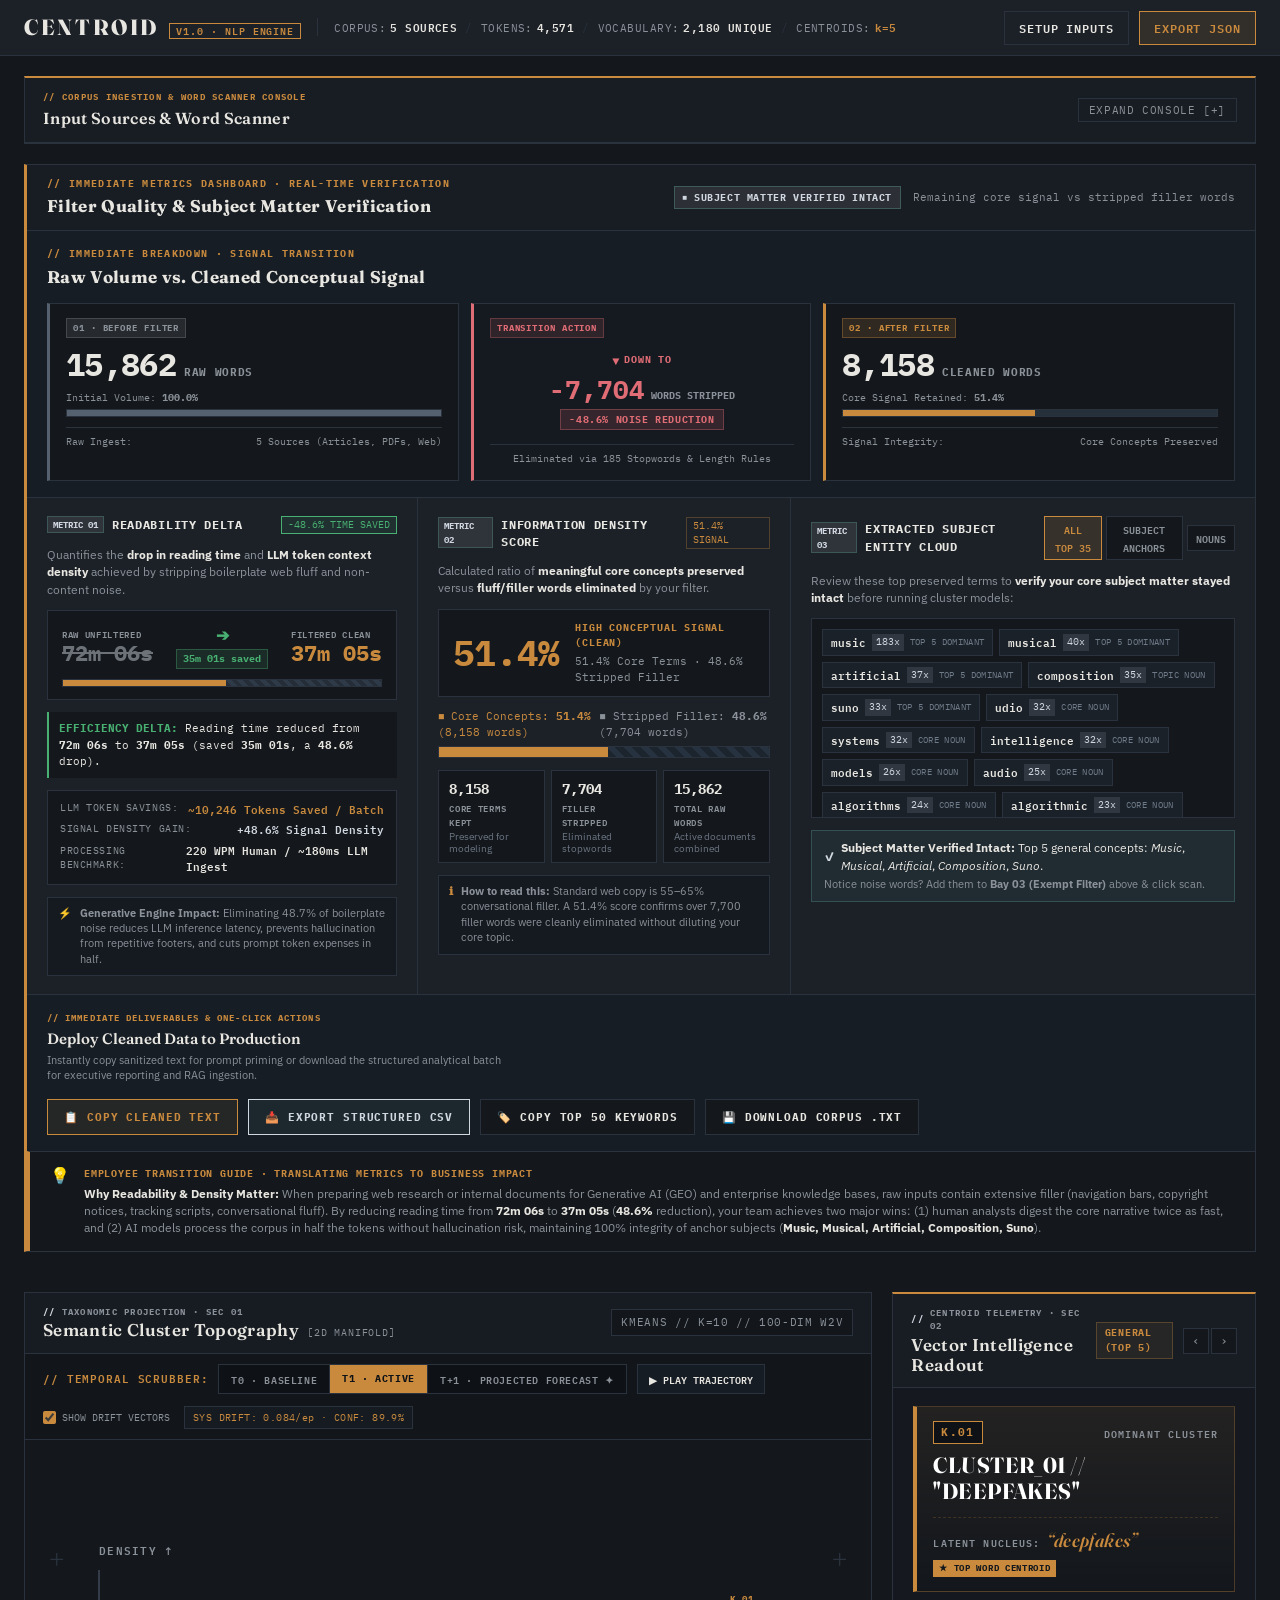
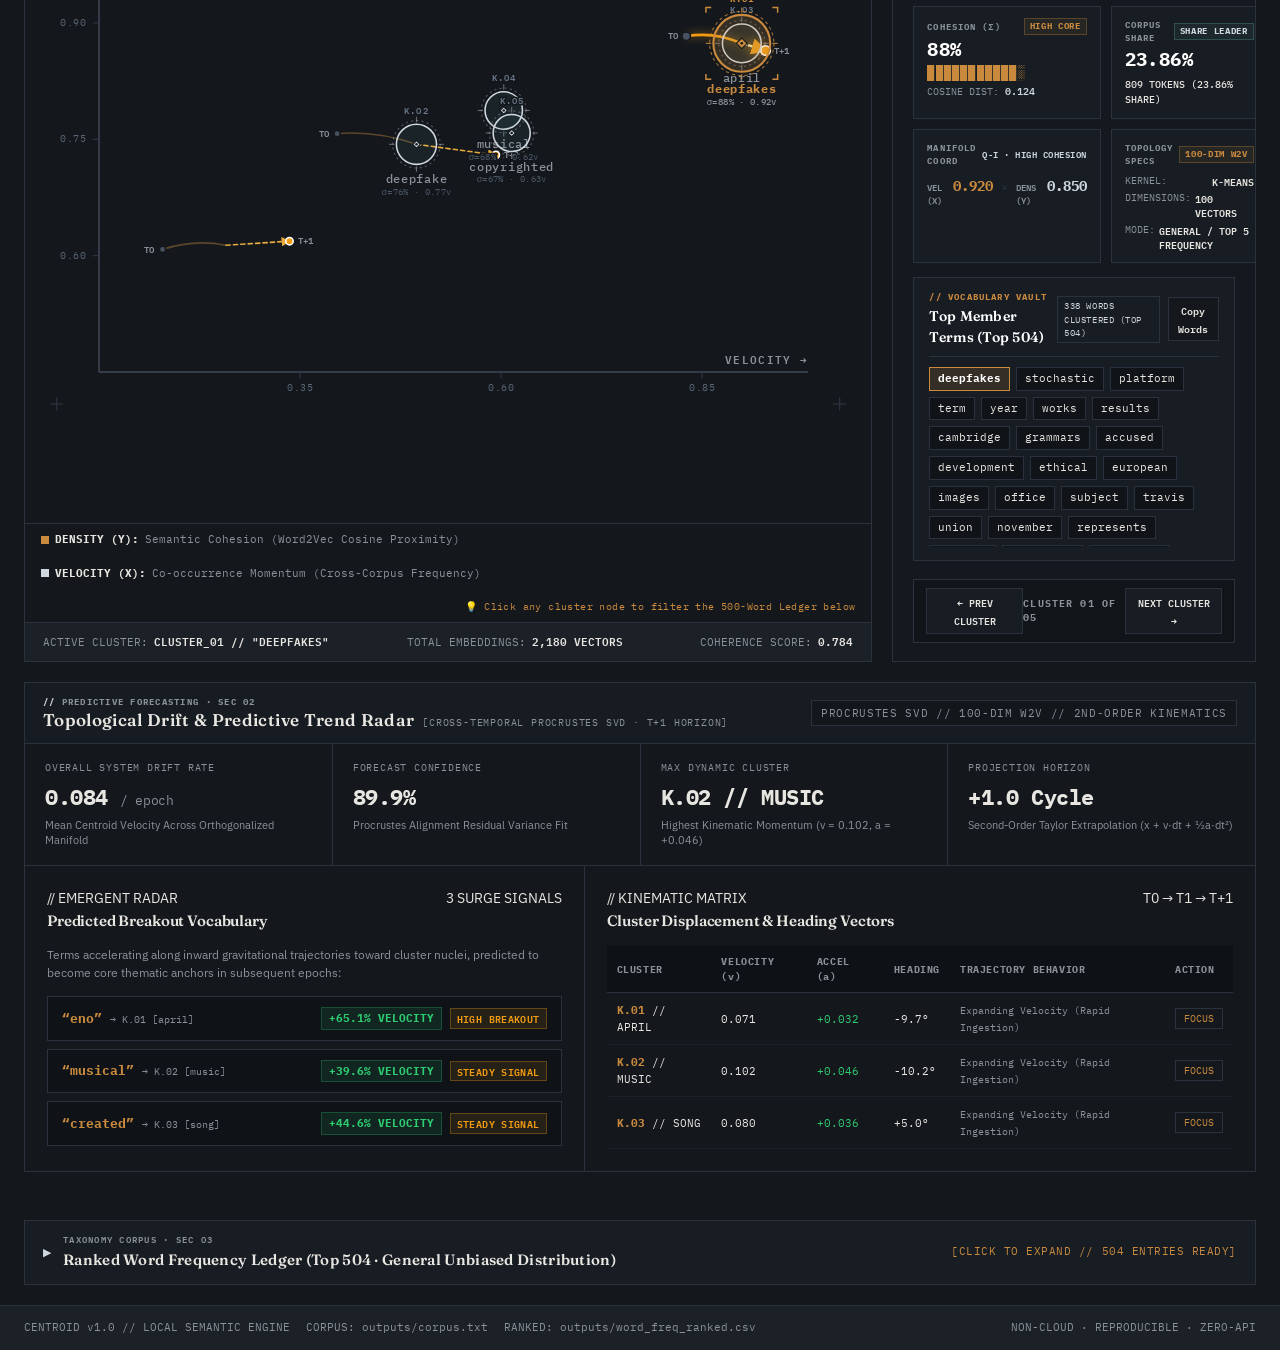
==== commit bc254a32: "turned off direct general or directed" ====
--- a/dashboard.html
+++ b/dashboard.html
@@ -795,7 +795,14 @@
       transition: border-color 150ms ease, color 150ms ease, background-color 150ms ease;
     }
 
-    .target-mode-pill.directed {
+    .target-mode-pill.off {
+      border-color: #64748B;
+      color: #94A3B8;
+      background: #11151A;
+    }
+
+    .target-mode-pill.directed,
+    .target-mode-pill.targeted {
       border-color: var(--accent-brass);
       color: var(--accent-brass);
       background: rgba(201, 138, 62, 0.12);
@@ -949,14 +956,17 @@
       background: rgba(255, 255, 255, 0.04);
     }
 
-    .mode-toggle-btn.active[data-mode="general"] {
+    .mode-toggle-btn.active[data-mode="general"],
+    .mode-toggle-btn.active[data-mode="off"] {
       background: #1C222B;
       color: #F1F5F9;
       border-color: #64748B;
       font-weight: 700;
     }
 
-    .mode-toggle-btn.active[data-mode="directed"] {
+    .mode-toggle-btn.active[data-mode="directed"],
+    .mode-toggle-btn.active[data-mode="on"],
+    .mode-toggle-btn.active[data-mode="targeted"] {
       background: rgba(201, 138, 62, 0.18);
       color: var(--accent-brass);
       border-color: var(--accent-brass);
@@ -987,7 +997,8 @@
       transition: border-color 150ms ease;
     }
 
-    .mode-explanation-banner.directed {
+    .mode-explanation-banner.directed,
+    .mode-explanation-banner.targeted {
       border-left-color: var(--accent-brass);
     }
 
@@ -996,13 +1007,26 @@
       font-weight: 700;
     }
 
-    .mode-explanation-banner.directed .mode-bullet {
+    .mode-explanation-banner.directed .mode-bullet,
+    .mode-explanation-banner.targeted .mode-bullet {
       color: var(--accent-brass);
     }
 
     .filter-textarea.directed-focus {
       border-color: rgba(201, 138, 62, 0.6) !important;
       background-color: #171A20 !important;
+    }
+
+    .filter-textarea.target-words-disabled {
+      opacity: 0.52;
+      border-style: dashed !important;
+      border-color: var(--hairline) !important;
+      cursor: pointer;
+    }
+
+    .filter-textarea.target-words-disabled:hover {
+      opacity: 0.8;
+      border-color: #64748B !important;
     }
 
     .target-words-footer {
@@ -3586,7 +3610,7 @@
         <span class="telemetry-sep">/</span>
         <span class="telemetry-chip"><span class="chip-label">VOCABULARY:</span> <span class="chip-val" id="header-vocab-count">2,180 UNIQUE</span></span>
         <span class="telemetry-sep">/</span>
-        <span class="telemetry-chip highlight"><span class="chip-label">CENTROIDS:</span> <span class="chip-val" id="header-cluster-count">k=3</span></span>
+        <span class="telemetry-chip highlight"><span class="chip-label">CENTROIDS:</span> <span class="chip-val" id="header-cluster-count">k=10</span></span>
       </div>
     </div>
 
@@ -3687,52 +3711,54 @@
             <div class="target-words-header">
               <div class="target-title-wrap">
                 <span class="bay-label">Target Words</span>
-                <span class="target-mode-pill" id="target-mode-pill">GENERAL</span>
+                <span class="target-mode-pill off" id="target-mode-pill">OFF · GENERAL</span>
               </div>
               
-              <!-- Segmented Toggle: GENERAL vs DIRECTED with Rich Hover Explainers -->
+              <!-- Segmented Toggle: OFF (GENERAL) vs ON (TARGETED) with Rich Hover Explainers -->
               <div class="mode-toggle-group" role="radiogroup" aria-label="Target Words Analysis Mode">
                 <div class="mode-toggle-wrapper">
-                  <button type="button" class="mode-toggle-btn active" id="btn-mode-general" data-mode="general" role="radio" aria-checked="true" aria-haspopup="true">
+                  <button type="button" class="mode-toggle-btn active" id="btn-mode-general" data-mode="off" role="radio" aria-checked="true" aria-haspopup="true">
                     <span class="mode-radio-dot"></span>
-                    <span>GENERAL</span>
+                    <span>OFF · GENERAL</span>
                   </button>
                   <div class="mode-hover-card mode-hover-general" role="tooltip">
                     <div class="mode-card-header">
-                      <span class="mode-card-badge badge-general">MODE // GENERAL DISCOVERY</span>
-                      <span class="mode-card-status">UNBIASED</span>
+                      <span class="mode-card-badge badge-general">MODE // GENERAL (TARGET WORDS OFF)</span>
+                      <span class="mode-card-status">UNBIASED · TOP 5</span>
                     </div>
-                    <div class="mode-card-title">Unsupervised Natural Clustering</div>
+                    <div class="mode-card-title">Unsupervised Top-Words Discovery</div>
                     <div class="mode-card-desc">
-                      Discovers semantic structure organically from raw word co-occurrences without imposing preconceived anchors.
+                      Discovers semantic structure organically from raw word frequency and co-occurrence. Target words are optional and completely bypassed.
                     </div>
                     <ul class="mode-card-bullets">
-                      <li><strong>Centroid Anchors:</strong> Formed strictly from the highest-density natural vocabulary clusters in the corpus.</li>
-                      <li><strong>Target Words:</strong> Monitored passively for Gap Analysis (reveals which target terms are present vs missing).</li>
+                      <li><strong>Centroid Anchors:</strong> Top 5 dominant vocabulary words form the 5 primary centroids on the graph.</li>
+                      <li><strong>Target Words:</strong> OFF / Disabled. All tokens are treated equally with standard stopword filtering.</li>
+                      <li><strong>Measurement Surfaces:</strong> Readouts, entity cloud, and ledger reflect unbiased natural vocabulary metrics.</li>
                     </ul>
                     <div class="mode-card-footer">
-                      <span class="mode-card-best">BEST FOR:</span> Impartial exploratory audits &amp; discovering latent themes you didn&apos;t know were there.
+                      <span class="mode-card-best">BEST FOR:</span> Impartial exploratory audits &amp; discovering the organic top 5 dominant themes.
                     </div>
                   </div>
                 </div>
 
                 <div class="mode-toggle-wrapper">
-                  <button type="button" class="mode-toggle-btn" id="btn-mode-directed" data-mode="directed" role="radio" aria-checked="false" aria-haspopup="true">
+                  <button type="button" class="mode-toggle-btn" id="btn-mode-directed" data-mode="on" role="radio" aria-checked="false" aria-haspopup="true">
                     <span class="mode-radio-dot"></span>
-                    <span>DIRECTED</span>
+                    <span>ON · TARGETED</span>
                   </button>
                   <div class="mode-hover-card mode-hover-directed" role="tooltip">
                     <div class="mode-card-header">
-                      <span class="mode-card-badge badge-directed">MODE // THEMATIC STEERING</span>
-                      <span class="mode-card-status">SUPERVISED</span>
+                      <span class="mode-card-badge badge-directed">MODE // TARGETED SCAN (TARGET WORDS ON)</span>
+                      <span class="mode-card-status">SUPERVISED · K=10</span>
                     </div>
                     <div class="mode-card-title">Target-Centric Taxonomy Steering</div>
                     <div class="mode-card-desc">
-                      Forces semantic clusters to pin directly around your verified target keywords, pulling related terms into their orbit.
+                      Forces semantic clusters to pin directly around your verified target keywords, pulling related terms into their orbit and tracking keyword coverage gaps.
                     </div>
                     <ul class="mode-card-bullets">
                       <li><strong>Centroid Anchors:</strong> Steered directly around seen target keywords present on the page.</li>
-                      <li><strong>Surrounding Words:</strong> Associated terms, synonyms, and subtopics gravitate to your target clusters.</li>
+                      <li><strong>Target Words:</strong> ON / Active. Tracked for gap analysis, highlighted with target badges, and protected from noise filters.</li>
+                      <li><strong>Topology:</strong> Generates up to 10 clusters and measures target coverage gaps.</li>
                     </ul>
                     <div class="mode-card-footer">
                       <span class="mode-card-best">BEST FOR:</span> Tracking specific competitors, strategic initiatives, or domain-specific taxonomies.
@@ -3745,14 +3771,14 @@
             <!-- Mode Description Micro-banner -->
             <div class="mode-explanation-banner" id="mode-explanation">
               <span class="mode-bullet">// MODE:</span>
-              <span id="mode-desc-text">GENERAL DISCOVERY — Unbiased full vocabulary scan. All non-exempt words are clustered naturally across the corpus. Target words are monitored passively for gap analysis.</span>
+              <span id="mode-desc-text">GENERAL DISCOVERY (TARGET WORDS OFF) — Unbiased full vocabulary scan. Automatically discovers top words and displays the top 5 dominant centroids on the graph. Target words are bypassed.</span>
             </div>
 
-            <textarea id="target-words-input" class="filter-textarea" rows="2" placeholder="centroid, clustering, algorithm, latency, benchmark, vector..."></textarea>
+            <textarea id="target-words-input" class="filter-textarea target-words-disabled" rows="2" placeholder="Target words are optional (OFF). Click to activate or enter: centroid, clustering, algorithm, latency, benchmark..."></textarea>
             
             <div class="target-words-footer">
-              <span class="target-status-label" id="target-status-label">14 target keywords loaded</span>
-              <button type="button" class="btn-micro" id="btn-reset-target-words">Reset Defaults</button>
+              <span class="target-status-label" id="target-status-label">Target words off · General top-words scan (Top 5 on graph)</span>
+              <button type="button" class="btn-micro" id="btn-reset-target-words" disabled>Reset Defaults</button>
             </div>
           </div>
 
@@ -4096,7 +4122,7 @@
               <span class="panel-title-subtitle">[2D MANIFOLD]</span>
             </h2>
           </div>
-          <div class="panel-meta">KMEANS // K=3 // 100-DIM W2V</div>
+          <div class="panel-meta">KMEANS // K=10 // 100-DIM W2V</div>
         </header>
 
         
@@ -4237,7 +4263,7 @@
             <div class="luxe-anchor-signature">
               <span class="luxe-sig-label">LATENT NUCLEUS:</span>
               <span class="luxe-anchor-word" id="readout-anchor-word">“data”</span>
-              <span class="luxe-gold-pill">★ ANCHOR CENTROID</span>
+              <span class="luxe-gold-pill" id="readout-anchor-pill">★ ANCHOR CENTROID</span>
             </div>
           </div>
 
@@ -4296,7 +4322,7 @@
               <div class="luxe-engine-list">
                 <div class="engine-row"><span>KERNEL:</span> <span class="engine-val">K-MEANS</span></div>
                 <div class="engine-row"><span>DIMENSIONS:</span> <span class="engine-val">100 VECTORS</span></div>
-                <div class="engine-row"><span>MODE:</span> <span class="engine-val">LOCAL CPU / ZERO-API</span></div>
+                <div class="engine-row"><span>MODE:</span> <span class="engine-val" id="readout-topology-mode">GENERAL (TOP 5)</span></div>
               </div>
             </div>
 
@@ -4435,10 +4461,10 @@
           <span class="toggle-indicator">▶</span>
           <div class="ledger-title-group">
             <span class="ledger-kicker">TAXONOMY CORPUS · SEC 03</span>
-            <span class="ledger-title">Ranked Word Frequency Ledger (Top 500)</span>
+            <span class="ledger-title">Ranked Word Frequency Ledger (Top 504)</span>
           </div>
         </div>
-        <span class="ledger-count-tag">[CLICK TO EXPAND // 500 ENTRIES READY]</span>
+        <span class="ledger-count-tag">[CLICK TO EXPAND // 504 ENTRIES READY]</span>
       </summary>
 
       <!-- Interactive Table Filter & Search Controls Bar -->
@@ -4474,7 +4500,7 @@
               <td class="count-col">183</td>
               <td class="tfidf-col">0.4216</td>
               <td class="score-col">109.9686</td>
-              <td class="cluster-col">02</td>
+              <td class="cluster-col">07</td>
               <td class="cluster-col">music</td>
             </tr>
             <tr>
@@ -4483,8 +4509,8 @@
               <td class="count-col">40</td>
               <td class="tfidf-col">0.0930</td>
               <td class="score-col">24.0372</td>
-              <td class="cluster-col">02</td>
-              <td class="cluster-col">music</td>
+              <td class="cluster-col">04</td>
+              <td class="cluster-col">musical</td>
             </tr>
             <tr>
               <td class="rank-col">0003</td>
@@ -4492,8 +4518,8 @@
               <td class="count-col">37</td>
               <td class="tfidf-col">0.0613</td>
               <td class="score-col">22.2245</td>
-              <td class="cluster-col">02</td>
-              <td class="cluster-col">music</td>
+              <td class="cluster-col">04</td>
+              <td class="cluster-col">musical</td>
             </tr>
             <tr>
               <td class="rank-col">0004</td>
@@ -4501,8 +4527,8 @@
               <td class="count-col">35</td>
               <td class="tfidf-col">0.1672</td>
               <td class="score-col">21.0669</td>
-              <td class="cluster-col">02</td>
-              <td class="cluster-col">music</td>
+              <td class="cluster-col">04</td>
+              <td class="cluster-col">musical</td>
             </tr>
             <tr>
               <td class="rank-col">0005</td>
@@ -4510,8 +4536,8 @@
               <td class="count-col">33</td>
               <td class="tfidf-col">0.2708</td>
               <td class="score-col">19.9083</td>
-              <td class="cluster-col">02</td>
-              <td class="cluster-col">music</td>
+              <td class="cluster-col">04</td>
+              <td class="cluster-col">musical</td>
             </tr>
             <tr>
               <td class="rank-col">0006</td>
@@ -4519,8 +4545,8 @@
               <td class="count-col">32</td>
               <td class="tfidf-col">0.2251</td>
               <td class="score-col">19.2900</td>
-              <td class="cluster-col">02</td>
-              <td class="cluster-col">music</td>
+              <td class="cluster-col">04</td>
+              <td class="cluster-col">musical</td>
             </tr>
             <tr>
               <td class="rank-col">0007</td>
@@ -4528,8 +4554,8 @@
               <td class="count-col">32</td>
               <td class="tfidf-col">0.1225</td>
               <td class="score-col">19.2490</td>
-              <td class="cluster-col">02</td>
-              <td class="cluster-col">music</td>
+              <td class="cluster-col">04</td>
+              <td class="cluster-col">musical</td>
             </tr>
             <tr>
               <td class="rank-col">0008</td>
@@ -4537,8 +4563,8 @@
               <td class="count-col">32</td>
               <td class="tfidf-col">0.0996</td>
               <td class="score-col">19.2398</td>
-              <td class="cluster-col">02</td>
-              <td class="cluster-col">music</td>
+              <td class="cluster-col">04</td>
+              <td class="cluster-col">musical</td>
             </tr>
             <tr>
               <td class="rank-col">0009</td>
@@ -4546,8 +4572,8 @@
               <td class="count-col">26</td>
               <td class="tfidf-col">0.0990</td>
               <td class="score-col">15.6396</td>
-              <td class="cluster-col">02</td>
-              <td class="cluster-col">music</td>
+              <td class="cluster-col">04</td>
+              <td class="cluster-col">musical</td>
             </tr>
             <tr>
               <td class="rank-col">0010</td>
@@ -4555,8 +4581,8 @@
               <td class="count-col">25</td>
               <td class="tfidf-col">0.0754</td>
               <td class="score-col">15.0302</td>
-              <td class="cluster-col">02</td>
-              <td class="cluster-col">music</td>
+              <td class="cluster-col">04</td>
+              <td class="cluster-col">musical</td>
             </tr>
             <tr>
               <td class="rank-col">0011</td>
@@ -4564,8 +4590,8 @@
               <td class="count-col">24</td>
               <td class="tfidf-col">0.0892</td>
               <td class="score-col">14.4357</td>
-              <td class="cluster-col">02</td>
-              <td class="cluster-col">music</td>
+              <td class="cluster-col">06</td>
+              <td class="cluster-col">algorithms</td>
             </tr>
             <tr>
               <td class="rank-col">0012</td>
@@ -4573,8 +4599,8 @@
               <td class="count-col">23</td>
               <td class="tfidf-col">0.1115</td>
               <td class="score-col">13.8446</td>
-              <td class="cluster-col">02</td>
-              <td class="cluster-col">music</td>
+              <td class="cluster-col">04</td>
+              <td class="cluster-col">musical</td>
             </tr>
             <tr>
               <td class="rank-col">0013</td>
@@ -4582,8 +4608,8 @@
               <td class="count-col">22</td>
               <td class="tfidf-col">0.0816</td>
               <td class="score-col">13.2326</td>
-              <td class="cluster-col">02</td>
-              <td class="cluster-col">music</td>
+              <td class="cluster-col">04</td>
+              <td class="cluster-col">musical</td>
             </tr>
             <tr>
               <td class="rank-col">0014</td>
@@ -4591,8 +4617,8 @@
               <td class="count-col">21</td>
               <td class="tfidf-col">0.1107</td>
               <td class="score-col">12.6443</td>
-              <td class="cluster-col">02</td>
-              <td class="cluster-col">music</td>
+              <td class="cluster-col">04</td>
+              <td class="cluster-col">musical</td>
             </tr>
             <tr>
               <td class="rank-col">0015</td>
@@ -4600,8 +4626,8 @@
               <td class="count-col">21</td>
               <td class="tfidf-col">0.0428</td>
               <td class="score-col">12.6171</td>
-              <td class="cluster-col">02</td>
-              <td class="cluster-col">music</td>
+              <td class="cluster-col">04</td>
+              <td class="cluster-col">musical</td>
             </tr>
             <tr>
               <td class="rank-col">0016</td>
@@ -4609,8 +4635,8 @@
               <td class="count-col">20</td>
               <td class="tfidf-col">0.0605</td>
               <td class="score-col">12.0242</td>
-              <td class="cluster-col">02</td>
-              <td class="cluster-col">music</td>
+              <td class="cluster-col">06</td>
+              <td class="cluster-col">algorithms</td>
             </tr>
             <tr>
               <td class="rank-col">0017</td>
@@ -4618,8 +4644,8 @@
               <td class="count-col">20</td>
               <td class="tfidf-col">0.0524</td>
               <td class="score-col">12.0210</td>
-              <td class="cluster-col">02</td>
-              <td class="cluster-col">music</td>
+              <td class="cluster-col">04</td>
+              <td class="cluster-col">musical</td>
             </tr>
             <tr>
               <td class="rank-col">0018</td>
@@ -4627,8 +4653,8 @@
               <td class="count-col">19</td>
               <td class="tfidf-col">0.0658</td>
               <td class="score-col">11.4263</td>
-              <td class="cluster-col">02</td>
-              <td class="cluster-col">music</td>
+              <td class="cluster-col">06</td>
+              <td class="cluster-col">algorithms</td>
             </tr>
             <tr>
               <td class="rank-col">0019</td>
@@ -4636,8 +4662,8 @@
               <td class="count-col">19</td>
               <td class="tfidf-col">0.0596</td>
               <td class="score-col">11.4238</td>
-              <td class="cluster-col">02</td>
-              <td class="cluster-col">music</td>
+              <td class="cluster-col">06</td>
+              <td class="cluster-col">algorithms</td>
             </tr>
             <tr>
               <td class="rank-col">0020</td>
@@ -4645,8 +4671,8 @@
               <td class="count-col">18</td>
               <td class="tfidf-col">0.1215</td>
               <td class="score-col">10.8486</td>
-              <td class="cluster-col">02</td>
-              <td class="cluster-col">music</td>
+              <td class="cluster-col">04</td>
+              <td class="cluster-col">musical</td>
             </tr>
             <tr>
               <td class="rank-col">0021</td>
@@ -4654,8 +4680,8 @@
               <td class="count-col">18</td>
               <td class="tfidf-col">0.0729</td>
               <td class="score-col">10.8292</td>
-              <td class="cluster-col">02</td>
-              <td class="cluster-col">music</td>
+              <td class="cluster-col">06</td>
+              <td class="cluster-col">algorithms</td>
             </tr>
             <tr>
               <td class="rank-col">0022</td>
@@ -4663,8 +4689,8 @@
               <td class="count-col">18</td>
               <td class="tfidf-col">0.0479</td>
               <td class="score-col">10.8192</td>
-              <td class="cluster-col">02</td>
-              <td class="cluster-col">music</td>
+              <td class="cluster-col">04</td>
+              <td class="cluster-col">musical</td>
             </tr>
             <tr>
               <td class="rank-col">0023</td>
@@ -4672,8 +4698,8 @@
               <td class="count-col">18</td>
               <td class="tfidf-col">0.0449</td>
               <td class="score-col">10.8180</td>
-              <td class="cluster-col">02</td>
-              <td class="cluster-col">music</td>
+              <td class="cluster-col">04</td>
+              <td class="cluster-col">musical</td>
             </tr>
             <tr>
               <td class="rank-col">0024</td>
@@ -4681,8 +4707,8 @@
               <td class="count-col">17</td>
               <td class="tfidf-col">0.0763</td>
               <td class="score-col">10.2305</td>
-              <td class="cluster-col">02</td>
-              <td class="cluster-col">music</td>
+              <td class="cluster-col">04</td>
+              <td class="cluster-col">musical</td>
             </tr>
             <tr>
               <td class="rank-col">0025</td>
@@ -4690,8 +4716,8 @@
               <td class="count-col">16</td>
               <td class="tfidf-col">0.7902</td>
               <td class="score-col">9.9161</td>
-              <td class="cluster-col">02</td>
-              <td class="cluster-col">music</td>
+              <td class="cluster-col">04</td>
+              <td class="cluster-col">musical</td>
             </tr>
             <tr>
               <td class="rank-col">0026</td>
@@ -4699,8 +4725,8 @@
               <td class="count-col">16</td>
               <td class="tfidf-col">0.0399</td>
               <td class="score-col">9.6160</td>
-              <td class="cluster-col">02</td>
-              <td class="cluster-col">music</td>
+              <td class="cluster-col">06</td>
+              <td class="cluster-col">algorithms</td>
             </tr>
             <tr>
               <td class="rank-col">0027</td>
@@ -4708,8 +4734,8 @@
               <td class="count-col">15</td>
               <td class="tfidf-col">0.0464</td>
               <td class="score-col">9.0186</td>
-              <td class="cluster-col">02</td>
-              <td class="cluster-col">music</td>
+              <td class="cluster-col">06</td>
+              <td class="cluster-col">algorithms</td>
             </tr>
             <tr>
               <td class="rank-col">0028</td>
@@ -4717,8 +4743,8 @@
               <td class="count-col">14</td>
               <td class="tfidf-col">0.0670</td>
               <td class="score-col">8.4268</td>
-              <td class="cluster-col">02</td>
-              <td class="cluster-col">music</td>
+              <td class="cluster-col">06</td>
+              <td class="cluster-col">algorithms</td>
             </tr>
             <tr>
               <td class="rank-col">0029</td>
@@ -4726,8 +4752,8 @@
               <td class="count-col">14</td>
               <td class="tfidf-col">0.0609</td>
               <td class="score-col">8.4244</td>
-              <td class="cluster-col">03</td>
-              <td class="cluster-col">song</td>
+              <td class="cluster-col">06</td>
+              <td class="cluster-col">algorithms</td>
             </tr>
             <tr>
               <td class="rank-col">0030</td>
@@ -4735,8 +4761,8 @@
               <td class="count-col">13</td>
               <td class="tfidf-col">0.0546</td>
               <td class="score-col">7.8218</td>
-              <td class="cluster-col">02</td>
-              <td class="cluster-col">music</td>
+              <td class="cluster-col">06</td>
+              <td class="cluster-col">algorithms</td>
             </tr>
             <tr>
               <td class="rank-col">0031</td>
@@ -4744,8 +4770,8 @@
               <td class="count-col">13</td>
               <td class="tfidf-col">0.0346</td>
               <td class="score-col">7.8138</td>
-              <td class="cluster-col">03</td>
-              <td class="cluster-col">song</td>
+              <td class="cluster-col">06</td>
+              <td class="cluster-col">algorithms</td>
             </tr>
             <tr>
               <td class="rank-col">0032</td>
@@ -4753,8 +4779,8 @@
               <td class="count-col">12</td>
               <td class="tfidf-col">0.0945</td>
               <td class="score-col">7.2378</td>
-              <td class="cluster-col">03</td>
-              <td class="cluster-col">song</td>
+              <td class="cluster-col">06</td>
+              <td class="cluster-col">algorithms</td>
             </tr>
             <tr>
               <td class="rank-col">0033</td>
@@ -4762,8 +4788,8 @@
               <td class="count-col">12</td>
               <td class="tfidf-col">0.0880</td>
               <td class="score-col">7.2352</td>
-              <td class="cluster-col">03</td>
-              <td class="cluster-col">song</td>
+              <td class="cluster-col">05</td>
+              <td class="cluster-col">copyrighted</td>
             </tr>
             <tr>
               <td class="rank-col">0034</td>
@@ -4771,8 +4797,8 @@
               <td class="count-col">12</td>
               <td class="tfidf-col">0.0817</td>
               <td class="score-col">7.2327</td>
-              <td class="cluster-col">03</td>
-              <td class="cluster-col">song</td>
+              <td class="cluster-col">05</td>
+              <td class="cluster-col">copyrighted</td>
             </tr>
             <tr>
               <td class="rank-col">0035</td>
@@ -4780,8 +4806,8 @@
               <td class="count-col">12</td>
               <td class="tfidf-col">0.0702</td>
               <td class="score-col">7.2281</td>
-              <td class="cluster-col">02</td>
-              <td class="cluster-col">music</td>
+              <td class="cluster-col">06</td>
+              <td class="cluster-col">algorithms</td>
             </tr>
             <tr>
               <td class="rank-col">0036</td>
@@ -4789,8 +4815,8 @@
               <td class="count-col">12</td>
               <td class="tfidf-col">0.0621</td>
               <td class="score-col">7.2248</td>
-              <td class="cluster-col">03</td>
-              <td class="cluster-col">song</td>
+              <td class="cluster-col">06</td>
+              <td class="cluster-col">algorithms</td>
             </tr>
             <tr>
               <td class="rank-col">0037</td>
@@ -4798,8 +4824,8 @@
               <td class="count-col">12</td>
               <td class="tfidf-col">0.0567</td>
               <td class="score-col">7.2227</td>
-              <td class="cluster-col">03</td>
-              <td class="cluster-col">song</td>
+              <td class="cluster-col">05</td>
+              <td class="cluster-col">copyrighted</td>
             </tr>
             <tr>
               <td class="rank-col">0038</td>
@@ -4807,8 +4833,8 @@
               <td class="count-col">11</td>
               <td class="tfidf-col">0.0823</td>
               <td class="score-col">6.6329</td>
-              <td class="cluster-col">03</td>
-              <td class="cluster-col">song</td>
+              <td class="cluster-col">05</td>
+              <td class="cluster-col">copyrighted</td>
             </tr>
             <tr>
               <td class="rank-col">0039</td>
@@ -4816,8 +4842,8 @@
               <td class="count-col">11</td>
               <td class="tfidf-col">0.0656</td>
               <td class="score-col">6.6262</td>
-              <td class="cluster-col">03</td>
-              <td class="cluster-col">song</td>
+              <td class="cluster-col">05</td>
+              <td class="cluster-col">copyrighted</td>
             </tr>
             <tr>
               <td class="rank-col">0040</td>
@@ -4825,8 +4851,8 @@
               <td class="count-col">11</td>
               <td class="tfidf-col">0.0360</td>
               <td class="score-col">6.6144</td>
-              <td class="cluster-col">03</td>
-              <td class="cluster-col">song</td>
+              <td class="cluster-col">06</td>
+              <td class="cluster-col">algorithms</td>
             </tr>
             <tr>
               <td class="rank-col">0041</td>
@@ -4834,8 +4860,8 @@
               <td class="count-col">10</td>
               <td class="tfidf-col">0.0648</td>
               <td class="score-col">6.0259</td>
-              <td class="cluster-col">03</td>
-              <td class="cluster-col">song</td>
+              <td class="cluster-col">05</td>
+              <td class="cluster-col">copyrighted</td>
             </tr>
             <tr>
               <td class="rank-col">0042</td>
@@ -4843,8 +4869,8 @@
               <td class="count-col">10</td>
               <td class="tfidf-col">0.0628</td>
               <td class="score-col">6.0251</td>
-              <td class="cluster-col">03</td>
-              <td class="cluster-col">song</td>
+              <td class="cluster-col">06</td>
+              <td class="cluster-col">algorithms</td>
             </tr>
             <tr>
               <td class="rank-col">0043</td>
@@ -4852,8 +4878,8 @@
               <td class="count-col">10</td>
               <td class="tfidf-col">0.0611</td>
               <td class="score-col">6.0244</td>
-              <td class="cluster-col">03</td>
-              <td class="cluster-col">song</td>
+              <td class="cluster-col">05</td>
+              <td class="cluster-col">copyrighted</td>
             </tr>
             <tr>
               <td class="rank-col">0044</td>
@@ -4861,8 +4887,8 @@
               <td class="count-col">10</td>
               <td class="tfidf-col">0.0571</td>
               <td class="score-col">6.0228</td>
-              <td class="cluster-col">03</td>
-              <td class="cluster-col">song</td>
+              <td class="cluster-col">05</td>
+              <td class="cluster-col">copyrighted</td>
             </tr>
             <tr>
               <td class="rank-col">0045</td>
@@ -4870,8 +4896,8 @@
               <td class="count-col">10</td>
               <td class="tfidf-col">0.0411</td>
               <td class="score-col">6.0164</td>
-              <td class="cluster-col">03</td>
-              <td class="cluster-col">song</td>
+              <td class="cluster-col">06</td>
+              <td class="cluster-col">algorithms</td>
             </tr>
             <tr>
               <td class="rank-col">0046</td>
@@ -4879,8 +4905,8 @@
               <td class="count-col">10</td>
               <td class="tfidf-col">0.0402</td>
               <td class="score-col">6.0161</td>
-              <td class="cluster-col">03</td>
-              <td class="cluster-col">song</td>
+              <td class="cluster-col">05</td>
+              <td class="cluster-col">copyrighted</td>
             </tr>
             <tr>
               <td class="rank-col">0047</td>
@@ -4888,8 +4914,8 @@
               <td class="count-col">10</td>
               <td class="tfidf-col">0.0366</td>
               <td class="score-col">6.0146</td>
-              <td class="cluster-col">03</td>
-              <td class="cluster-col">song</td>
+              <td class="cluster-col">06</td>
+              <td class="cluster-col">algorithms</td>
             </tr>
             <tr>
               <td class="rank-col">0048</td>
@@ -4897,8 +4923,8 @@
               <td class="count-col">10</td>
               <td class="tfidf-col">0.0329</td>
               <td class="score-col">6.0132</td>
-              <td class="cluster-col">03</td>
-              <td class="cluster-col">song</td>
+              <td class="cluster-col">05</td>
+              <td class="cluster-col">copyrighted</td>
             </tr>
             <tr>
               <td class="rank-col">0049</td>
@@ -4906,8 +4932,8 @@
               <td class="count-col">9</td>
               <td class="tfidf-col">0.5227</td>
               <td class="score-col">5.6091</td>
-              <td class="cluster-col">03</td>
-              <td class="cluster-col">song</td>
+              <td class="cluster-col">06</td>
+              <td class="cluster-col">algorithms</td>
             </tr>
             <tr>
               <td class="rank-col">0050</td>
@@ -4915,8 +4941,8 @@
               <td class="count-col">9</td>
               <td class="tfidf-col">0.0617</td>
               <td class="score-col">5.4247</td>
-              <td class="cluster-col">03</td>
-              <td class="cluster-col">song</td>
+              <td class="cluster-col">05</td>
+              <td class="cluster-col">copyrighted</td>
             </tr>
             <tr>
               <td class="rank-col">0051</td>
@@ -4924,8 +4950,8 @@
               <td class="count-col">9</td>
               <td class="tfidf-col">0.0541</td>
               <td class="score-col">5.4216</td>
-              <td class="cluster-col">03</td>
-              <td class="cluster-col">song</td>
+              <td class="cluster-col">05</td>
+              <td class="cluster-col">copyrighted</td>
             </tr>
             <tr>
               <td class="rank-col">0052</td>
@@ -4933,8 +4959,8 @@
               <td class="count-col">9</td>
               <td class="tfidf-col">0.0538</td>
               <td class="score-col">5.4215</td>
-              <td class="cluster-col">03</td>
-              <td class="cluster-col">song</td>
+              <td class="cluster-col">05</td>
+              <td class="cluster-col">copyrighted</td>
             </tr>
             <tr>
               <td class="rank-col">0053</td>
@@ -4942,8 +4968,8 @@
               <td class="count-col">9</td>
               <td class="tfidf-col">0.0480</td>
               <td class="score-col">5.4192</td>
-              <td class="cluster-col">03</td>
-              <td class="cluster-col">song</td>
+              <td class="cluster-col">05</td>
+              <td class="cluster-col">copyrighted</td>
             </tr>
             <tr>
               <td class="rank-col">0054</td>
@@ -4951,8 +4977,8 @@
               <td class="count-col">9</td>
               <td class="tfidf-col">0.0396</td>
               <td class="score-col">5.4158</td>
-              <td class="cluster-col">03</td>
-              <td class="cluster-col">song</td>
+              <td class="cluster-col">05</td>
+              <td class="cluster-col">copyrighted</td>
             </tr>
             <tr>
               <td class="rank-col">0055</td>
@@ -4960,8 +4986,8 @@
               <td class="count-col">9</td>
               <td class="tfidf-col">0.0274</td>
               <td class="score-col">5.4110</td>
-              <td class="cluster-col">03</td>
-              <td class="cluster-col">song</td>
+              <td class="cluster-col">05</td>
+              <td class="cluster-col">copyrighted</td>
             </tr>
             <tr>
               <td class="rank-col">0056</td>
@@ -4969,8 +4995,8 @@
               <td class="count-col">8</td>
               <td class="tfidf-col">0.0858</td>
               <td class="score-col">4.8343</td>
-              <td class="cluster-col">03</td>
-              <td class="cluster-col">song</td>
+              <td class="cluster-col">05</td>
+              <td class="cluster-col">copyrighted</td>
             </tr>
             <tr>
               <td class="rank-col">0057</td>
@@ -4978,8 +5004,8 @@
               <td class="count-col">8</td>
               <td class="tfidf-col">0.0858</td>
               <td class="score-col">4.8343</td>
-              <td class="cluster-col">03</td>
-              <td class="cluster-col">song</td>
+              <td class="cluster-col">05</td>
+              <td class="cluster-col">copyrighted</td>
             </tr>
             <tr>
               <td class="rank-col">0058</td>
@@ -4987,8 +5013,8 @@
               <td class="count-col">8</td>
               <td class="tfidf-col">0.0858</td>
               <td class="score-col">4.8343</td>
-              <td class="cluster-col">03</td>
-              <td class="cluster-col">song</td>
+              <td class="cluster-col">05</td>
+              <td class="cluster-col">copyrighted</td>
             </tr>
             <tr>
               <td class="rank-col">0059</td>
@@ -4996,8 +5022,8 @@
               <td class="count-col">8</td>
               <td class="tfidf-col">0.0523</td>
               <td class="score-col">4.8209</td>
-              <td class="cluster-col">03</td>
-              <td class="cluster-col">song</td>
+              <td class="cluster-col">05</td>
+              <td class="cluster-col">copyrighted</td>
             </tr>
             <tr>
               <td class="rank-col">0060</td>
@@ -5005,7 +5031,7 @@
               <td class="count-col">8</td>
               <td class="tfidf-col">0.0515</td>
               <td class="score-col">4.8206</td>
-              <td class="cluster-col">01</td>
+              <td class="cluster-col">03</td>
               <td class="cluster-col">april</td>
             </tr>
             <tr>
@@ -5014,8 +5040,8 @@
               <td class="count-col">8</td>
               <td class="tfidf-col">0.0469</td>
               <td class="score-col">4.8188</td>
-              <td class="cluster-col">03</td>
-              <td class="cluster-col">song</td>
+              <td class="cluster-col">05</td>
+              <td class="cluster-col">copyrighted</td>
             </tr>
             <tr>
               <td class="rank-col">0062</td>
@@ -5023,8 +5049,8 @@
               <td class="count-col">8</td>
               <td class="tfidf-col">0.0441</td>
               <td class="score-col">4.8176</td>
-              <td class="cluster-col">03</td>
-              <td class="cluster-col">song</td>
+              <td class="cluster-col">05</td>
+              <td class="cluster-col">copyrighted</td>
             </tr>
             <tr>
               <td class="rank-col">0063</td>
@@ -5032,8 +5058,8 @@
               <td class="count-col">8</td>
               <td class="tfidf-col">0.0437</td>
               <td class="score-col">4.8175</td>
-              <td class="cluster-col">03</td>
-              <td class="cluster-col">song</td>
+              <td class="cluster-col">05</td>
+              <td class="cluster-col">copyrighted</td>
             </tr>
             <tr>
               <td class="rank-col">0064</td>
@@ -5041,8 +5067,8 @@
               <td class="count-col">8</td>
               <td class="tfidf-col">0.0400</td>
               <td class="score-col">4.8160</td>
-              <td class="cluster-col">03</td>
-              <td class="cluster-col">song</td>
+              <td class="cluster-col">05</td>
+              <td class="cluster-col">copyrighted</td>
             </tr>
             <tr>
               <td class="rank-col">0065</td>
@@ -5050,8 +5076,8 @@
               <td class="count-col">8</td>
               <td class="tfidf-col">0.0400</td>
               <td class="score-col">4.8160</td>
-              <td class="cluster-col">03</td>
-              <td class="cluster-col">song</td>
+              <td class="cluster-col">05</td>
+              <td class="cluster-col">copyrighted</td>
             </tr>
             <tr>
               <td class="rank-col">0066</td>
@@ -5059,8 +5085,8 @@
               <td class="count-col">8</td>
               <td class="tfidf-col">0.0400</td>
               <td class="score-col">4.8160</td>
-              <td class="cluster-col">03</td>
-              <td class="cluster-col">song</td>
+              <td class="cluster-col">05</td>
+              <td class="cluster-col">copyrighted</td>
             </tr>
             <tr>
               <td class="rank-col">0067</td>
@@ -5068,8 +5094,8 @@
               <td class="count-col">8</td>
               <td class="tfidf-col">0.0376</td>
               <td class="score-col">4.8150</td>
-              <td class="cluster-col">03</td>
-              <td class="cluster-col">song</td>
+              <td class="cluster-col">05</td>
+              <td class="cluster-col">copyrighted</td>
             </tr>
             <tr>
               <td class="rank-col">0068</td>
@@ -5077,8 +5103,8 @@
               <td class="count-col">8</td>
               <td class="tfidf-col">0.0307</td>
               <td class="score-col">4.8123</td>
-              <td class="cluster-col">03</td>
-              <td class="cluster-col">song</td>
+              <td class="cluster-col">05</td>
+              <td class="cluster-col">copyrighted</td>
             </tr>
             <tr>
               <td class="rank-col">0069</td>
@@ -5086,8 +5112,8 @@
               <td class="count-col">8</td>
               <td class="tfidf-col">0.0302</td>
               <td class="score-col">4.8121</td>
-              <td class="cluster-col">03</td>
-              <td class="cluster-col">song</td>
+              <td class="cluster-col">05</td>
+              <td class="cluster-col">copyrighted</td>
             </tr>
             <tr>
               <td class="rank-col">0070</td>
@@ -5095,8 +5121,8 @@
               <td class="count-col">7</td>
               <td class="tfidf-col">0.2971</td>
               <td class="score-col">4.3188</td>
-              <td class="cluster-col">03</td>
-              <td class="cluster-col">song</td>
+              <td class="cluster-col">05</td>
+              <td class="cluster-col">copyrighted</td>
             </tr>
             <tr>
               <td class="rank-col">0071</td>
@@ -5105,7 +5131,7 @@
               <td class="tfidf-col">0.0751</td>
               <td class="score-col">4.2300</td>
               <td class="cluster-col">03</td>
-              <td class="cluster-col">song</td>
+              <td class="cluster-col">april</td>
             </tr>
             <tr>
               <td class="rank-col">0072</td>
@@ -5114,7 +5140,7 @@
               <td class="tfidf-col">0.0558</td>
               <td class="score-col">4.2223</td>
               <td class="cluster-col">03</td>
-              <td class="cluster-col">song</td>
+              <td class="cluster-col">april</td>
             </tr>
             <tr>
               <td class="rank-col">0073</td>
@@ -5122,8 +5148,8 @@
               <td class="count-col">7</td>
               <td class="tfidf-col">0.0556</td>
               <td class="score-col">4.2222</td>
-              <td class="cluster-col">03</td>
-              <td class="cluster-col">song</td>
+              <td class="cluster-col">05</td>
+              <td class="cluster-col">copyrighted</td>
             </tr>
             <tr>
               <td class="rank-col">0074</td>
@@ -5131,8 +5157,8 @@
               <td class="count-col">7</td>
               <td class="tfidf-col">0.0518</td>
               <td class="score-col">4.2207</td>
-              <td class="cluster-col">03</td>
-              <td class="cluster-col">song</td>
+              <td class="cluster-col">05</td>
+              <td class="cluster-col">copyrighted</td>
             </tr>
             <tr>
               <td class="rank-col">0075</td>
@@ -5141,7 +5167,7 @@
               <td class="tfidf-col">0.0478</td>
               <td class="score-col">4.2191</td>
               <td class="cluster-col">03</td>
-              <td class="cluster-col">song</td>
+              <td class="cluster-col">april</td>
             </tr>
             <tr>
               <td class="rank-col">0076</td>
@@ -5149,8 +5175,8 @@
               <td class="count-col">7</td>
               <td class="tfidf-col">0.0474</td>
               <td class="score-col">4.2190</td>
-              <td class="cluster-col">03</td>
-              <td class="cluster-col">song</td>
+              <td class="cluster-col">05</td>
+              <td class="cluster-col">copyrighted</td>
             </tr>
             <tr>
               <td class="rank-col">0077</td>
@@ -5158,8 +5184,8 @@
               <td class="count-col">7</td>
               <td class="tfidf-col">0.0467</td>
               <td class="score-col">4.2187</td>
-              <td class="cluster-col">03</td>
-              <td class="cluster-col">song</td>
+              <td class="cluster-col">05</td>
+              <td class="cluster-col">copyrighted</td>
             </tr>
             <tr>
               <td class="rank-col">0078</td>
@@ -5167,8 +5193,8 @@
               <td class="count-col">7</td>
               <td class="tfidf-col">0.0436</td>
               <td class="score-col">4.2174</td>
-              <td class="cluster-col">03</td>
-              <td class="cluster-col">song</td>
+              <td class="cluster-col">05</td>
+              <td class="cluster-col">copyrighted</td>
             </tr>
             <tr>
               <td class="rank-col">0079</td>
@@ -5176,8 +5202,8 @@
               <td class="count-col">7</td>
               <td class="tfidf-col">0.0434</td>
               <td class="score-col">4.2174</td>
-              <td class="cluster-col">03</td>
-              <td class="cluster-col">song</td>
+              <td class="cluster-col">05</td>
+              <td class="cluster-col">copyrighted</td>
             </tr>
             <tr>
               <td class="rank-col">0080</td>
@@ -5185,8 +5211,8 @@
               <td class="count-col">7</td>
               <td class="tfidf-col">0.0428</td>
               <td class="score-col">4.2171</td>
-              <td class="cluster-col">03</td>
-              <td class="cluster-col">song</td>
+              <td class="cluster-col">05</td>
+              <td class="cluster-col">copyrighted</td>
             </tr>
             <tr>
               <td class="rank-col">0081</td>
@@ -5194,8 +5220,8 @@
               <td class="count-col">7</td>
               <td class="tfidf-col">0.0396</td>
               <td class="score-col">4.2158</td>
-              <td class="cluster-col">03</td>
-              <td class="cluster-col">song</td>
+              <td class="cluster-col">05</td>
+              <td class="cluster-col">copyrighted</td>
             </tr>
             <tr>
               <td class="rank-col">0082</td>
@@ -5203,8 +5229,8 @@
               <td class="count-col">7</td>
               <td class="tfidf-col">0.0368</td>
               <td class="score-col">4.2147</td>
-              <td class="cluster-col">03</td>
-              <td class="cluster-col">song</td>
+              <td class="cluster-col">05</td>
+              <td class="cluster-col">copyrighted</td>
             </tr>
             <tr>
               <td class="rank-col">0083</td>
@@ -5212,8 +5238,8 @@
               <td class="count-col">7</td>
               <td class="tfidf-col">0.0355</td>
               <td class="score-col">4.2142</td>
-              <td class="cluster-col">03</td>
-              <td class="cluster-col">song</td>
+              <td class="cluster-col">05</td>
+              <td class="cluster-col">copyrighted</td>
             </tr>
             <tr>
               <td class="rank-col">0084</td>
@@ -5222,7 +5248,7 @@
               <td class="tfidf-col">0.0355</td>
               <td class="score-col">4.2142</td>
               <td class="cluster-col">03</td>
-              <td class="cluster-col">song</td>
+              <td class="cluster-col">april</td>
             </tr>
             <tr>
               <td class="rank-col">0085</td>
@@ -5230,8 +5256,8 @@
               <td class="count-col">7</td>
               <td class="tfidf-col">0.0322</td>
               <td class="score-col">4.2129</td>
-              <td class="cluster-col">03</td>
-              <td class="cluster-col">song</td>
+              <td class="cluster-col">05</td>
+              <td class="cluster-col">copyrighted</td>
             </tr>
             <tr>
               <td class="rank-col">0086</td>
@@ -5239,8 +5265,8 @@
               <td class="count-col">7</td>
               <td class="tfidf-col">0.0312</td>
               <td class="score-col">4.2125</td>
-              <td class="cluster-col">03</td>
-              <td class="cluster-col">song</td>
+              <td class="cluster-col">05</td>
+              <td class="cluster-col">copyrighted</td>
             </tr>
             <tr>
               <td class="rank-col">0087</td>
@@ -5248,8 +5274,8 @@
               <td class="count-col">7</td>
               <td class="tfidf-col">0.0290</td>
               <td class="score-col">4.2116</td>
-              <td class="cluster-col">03</td>
-              <td class="cluster-col">song</td>
+              <td class="cluster-col">05</td>
+              <td class="cluster-col">copyrighted</td>
             </tr>
             <tr>
               <td class="rank-col">0088</td>
@@ -5257,8 +5283,8 @@
               <td class="count-col">7</td>
               <td class="tfidf-col">0.0251</td>
               <td class="score-col">4.2100</td>
-              <td class="cluster-col">03</td>
-              <td class="cluster-col">song</td>
+              <td class="cluster-col">05</td>
+              <td class="cluster-col">copyrighted</td>
             </tr>
             <tr>
               <td class="rank-col">0089</td>
@@ -5266,8 +5292,8 @@
               <td class="count-col">7</td>
               <td class="tfidf-col">0.0236</td>
               <td class="score-col">4.2094</td>
-              <td class="cluster-col">03</td>
-              <td class="cluster-col">song</td>
+              <td class="cluster-col">05</td>
+              <td class="cluster-col">copyrighted</td>
             </tr>
             <tr>
               <td class="rank-col">0090</td>
@@ -5275,7 +5301,7 @@
               <td class="count-col">6</td>
               <td class="tfidf-col">0.2546</td>
               <td class="score-col">3.7018</td>
-              <td class="cluster-col">01</td>
+              <td class="cluster-col">03</td>
               <td class="cluster-col">april</td>
             </tr>
             <tr>
@@ -5284,7 +5310,7 @@
               <td class="count-col">6</td>
               <td class="tfidf-col">0.2546</td>
               <td class="score-col">3.7018</td>
-              <td class="cluster-col">01</td>
+              <td class="cluster-col">03</td>
               <td class="cluster-col">april</td>
             </tr>
             <tr>
@@ -5293,7 +5319,7 @@
               <td class="count-col">6</td>
               <td class="tfidf-col">0.0832</td>
               <td class="score-col">3.6333</td>
-              <td class="cluster-col">01</td>
+              <td class="cluster-col">03</td>
               <td class="cluster-col">april</td>
             </tr>
             <tr>
@@ -5302,7 +5328,7 @@
               <td class="count-col">6</td>
               <td class="tfidf-col">0.0644</td>
               <td class="score-col">3.6258</td>
-              <td class="cluster-col">01</td>
+              <td class="cluster-col">03</td>
               <td class="cluster-col">april</td>
             </tr>
             <tr>
@@ -5312,7 +5338,7 @@
               <td class="tfidf-col">0.0644</td>
               <td class="score-col">3.6258</td>
               <td class="cluster-col">03</td>
-              <td class="cluster-col">song</td>
+              <td class="cluster-col">april</td>
             </tr>
             <tr>
               <td class="rank-col">0095</td>
@@ -5320,8 +5346,8 @@
               <td class="count-col">6</td>
               <td class="tfidf-col">0.0644</td>
               <td class="score-col">3.6258</td>
-              <td class="cluster-col">03</td>
-              <td class="cluster-col">song</td>
+              <td class="cluster-col">05</td>
+              <td class="cluster-col">copyrighted</td>
             </tr>
             <tr>
               <td class="rank-col">0096</td>
@@ -5330,7 +5356,7 @@
               <td class="tfidf-col">0.0644</td>
               <td class="score-col">3.6258</td>
               <td class="cluster-col">03</td>
-              <td class="cluster-col">song</td>
+              <td class="cluster-col">april</td>
             </tr>
             <tr>
               <td class="rank-col">0097</td>
@@ -5339,7 +5365,7 @@
               <td class="tfidf-col">0.0644</td>
               <td class="score-col">3.6258</td>
               <td class="cluster-col">03</td>
-              <td class="cluster-col">song</td>
+              <td class="cluster-col">april</td>
             </tr>
             <tr>
               <td class="rank-col">0098</td>
@@ -5347,7 +5373,7 @@
               <td class="count-col">6</td>
               <td class="tfidf-col">0.0644</td>
               <td class="score-col">3.6258</td>
-              <td class="cluster-col">01</td>
+              <td class="cluster-col">03</td>
               <td class="cluster-col">april</td>
             </tr>
             <tr>
@@ -5356,8 +5382,8 @@
               <td class="count-col">6</td>
               <td class="tfidf-col">0.0593</td>
               <td class="score-col">3.6237</td>
-              <td class="cluster-col">03</td>
-              <td class="cluster-col">song</td>
+              <td class="cluster-col">05</td>
+              <td class="cluster-col">copyrighted</td>
             </tr>
             <tr>
               <td class="rank-col">0100</td>
@@ -5365,7 +5391,7 @@
               <td class="count-col">6</td>
               <td class="tfidf-col">0.0536</td>
               <td class="score-col">3.6214</td>
-              <td class="cluster-col">01</td>
+              <td class="cluster-col">03</td>
               <td class="cluster-col">april</td>
             </tr>
             <tr>
@@ -5375,7 +5401,7 @@
               <td class="tfidf-col">0.0431</td>
               <td class="score-col">3.6172</td>
               <td class="cluster-col">03</td>
-              <td class="cluster-col">song</td>
+              <td class="cluster-col">april</td>
             </tr>
             <tr>
               <td class="rank-col">0102</td>
@@ -5384,7 +5410,7 @@
               <td class="tfidf-col">0.0431</td>
               <td class="score-col">3.6172</td>
               <td class="cluster-col">03</td>
-              <td class="cluster-col">song</td>
+              <td class="cluster-col">april</td>
             </tr>
             <tr>
               <td class="rank-col">0103</td>
@@ -5392,8 +5418,8 @@
               <td class="count-col">6</td>
               <td class="tfidf-col">0.0391</td>
               <td class="score-col">3.6156</td>
-              <td class="cluster-col">03</td>
-              <td class="cluster-col">song</td>
+              <td class="cluster-col">05</td>
+              <td class="cluster-col">copyrighted</td>
             </tr>
             <tr>
               <td class="rank-col">0104</td>
@@ -5401,8 +5427,8 @@
               <td class="count-col">6</td>
               <td class="tfidf-col">0.0355</td>
               <td class="score-col">3.6142</td>
-              <td class="cluster-col">03</td>
-              <td class="cluster-col">song</td>
+              <td class="cluster-col">05</td>
+              <td class="cluster-col">copyrighted</td>
             </tr>
             <tr>
               <td class="rank-col">0105</td>
@@ -5410,8 +5436,8 @@
               <td class="count-col">6</td>
               <td class="tfidf-col">0.0351</td>
               <td class="score-col">3.6140</td>
-              <td class="cluster-col">03</td>
-              <td class="cluster-col">song</td>
+              <td class="cluster-col">05</td>
+              <td class="cluster-col">copyrighted</td>
             </tr>
             <tr>
               <td class="rank-col">0106</td>
@@ -5420,7 +5446,7 @@
               <td class="tfidf-col">0.0351</td>
               <td class="score-col">3.6140</td>
               <td class="cluster-col">01</td>
-              <td class="cluster-col">april</td>
+              <td class="cluster-col">deepfakes</td>
             </tr>
             <tr>
               <td class="rank-col">0107</td>
@@ -5429,7 +5455,7 @@
               <td class="tfidf-col">0.0351</td>
               <td class="score-col">3.6140</td>
               <td class="cluster-col">03</td>
-              <td class="cluster-col">song</td>
+              <td class="cluster-col">april</td>
             </tr>
             <tr>
               <td class="rank-col">0108</td>
@@ -5437,8 +5463,8 @@
               <td class="count-col">6</td>
               <td class="tfidf-col">0.0325</td>
               <td class="score-col">3.6130</td>
-              <td class="cluster-col">03</td>
-              <td class="cluster-col">song</td>
+              <td class="cluster-col">05</td>
+              <td class="cluster-col">copyrighted</td>
             </tr>
             <tr>
               <td class="rank-col">0109</td>
@@ -5446,8 +5472,8 @@
               <td class="count-col">6</td>
               <td class="tfidf-col">0.0311</td>
               <td class="score-col">3.6124</td>
-              <td class="cluster-col">03</td>
-              <td class="cluster-col">song</td>
+              <td class="cluster-col">05</td>
+              <td class="cluster-col">copyrighted</td>
             </tr>
             <tr>
               <td class="rank-col">0110</td>
@@ -5455,7 +5481,7 @@
               <td class="count-col">6</td>
               <td class="tfidf-col">0.0309</td>
               <td class="score-col">3.6124</td>
-              <td class="cluster-col">01</td>
+              <td class="cluster-col">03</td>
               <td class="cluster-col">april</td>
             </tr>
             <tr>
@@ -5464,8 +5490,8 @@
               <td class="count-col">6</td>
               <td class="tfidf-col">0.0293</td>
               <td class="score-col">3.6117</td>
-              <td class="cluster-col">03</td>
-              <td class="cluster-col">song</td>
+              <td class="cluster-col">05</td>
+              <td class="cluster-col">copyrighted</td>
             </tr>
             <tr>
               <td class="rank-col">0112</td>
@@ -5473,8 +5499,8 @@
               <td class="count-col">6</td>
               <td class="tfidf-col">0.0278</td>
               <td class="score-col">3.6111</td>
-              <td class="cluster-col">03</td>
-              <td class="cluster-col">song</td>
+              <td class="cluster-col">05</td>
+              <td class="cluster-col">copyrighted</td>
             </tr>
             <tr>
               <td class="rank-col">0113</td>
@@ -5482,7 +5508,7 @@
               <td class="count-col">6</td>
               <td class="tfidf-col">0.0255</td>
               <td class="score-col">3.6102</td>
-              <td class="cluster-col">01</td>
+              <td class="cluster-col">03</td>
               <td class="cluster-col">april</td>
             </tr>
             <tr>
@@ -5492,7 +5518,7 @@
               <td class="tfidf-col">0.0244</td>
               <td class="score-col">3.6098</td>
               <td class="cluster-col">03</td>
-              <td class="cluster-col">song</td>
+              <td class="cluster-col">april</td>
             </tr>
             <tr>
               <td class="rank-col">0115</td>
@@ -5500,7 +5526,7 @@
               <td class="count-col">6</td>
               <td class="tfidf-col">0.0198</td>
               <td class="score-col">3.6079</td>
-              <td class="cluster-col">01</td>
+              <td class="cluster-col">03</td>
               <td class="cluster-col">april</td>
             </tr>
             <tr>
@@ -5509,7 +5535,7 @@
               <td class="count-col">5</td>
               <td class="tfidf-col">0.3404</td>
               <td class="score-col">3.1362</td>
-              <td class="cluster-col">01</td>
+              <td class="cluster-col">03</td>
               <td class="cluster-col">april</td>
             </tr>
             <tr>
@@ -5519,7 +5545,7 @@
               <td class="tfidf-col">0.2904</td>
               <td class="score-col">3.1162</td>
               <td class="cluster-col">03</td>
-              <td class="cluster-col">song</td>
+              <td class="cluster-col">april</td>
             </tr>
             <tr>
               <td class="rank-col">0118</td>
@@ -5527,8 +5553,8 @@
               <td class="count-col">5</td>
               <td class="tfidf-col">0.2904</td>
               <td class="score-col">3.1162</td>
-              <td class="cluster-col">03</td>
-              <td class="cluster-col">song</td>
+              <td class="cluster-col">05</td>
+              <td class="cluster-col">copyrighted</td>
             </tr>
             <tr>
               <td class="rank-col">0119</td>
@@ -5536,8 +5562,8 @@
               <td class="count-col">5</td>
               <td class="tfidf-col">0.1805</td>
               <td class="score-col">3.0722</td>
-              <td class="cluster-col">03</td>
-              <td class="cluster-col">song</td>
+              <td class="cluster-col">05</td>
+              <td class="cluster-col">copyrighted</td>
             </tr>
             <tr>
               <td class="rank-col">0120</td>
@@ -5546,7 +5572,7 @@
               <td class="tfidf-col">0.1500</td>
               <td class="score-col">3.0600</td>
               <td class="cluster-col">03</td>
-              <td class="cluster-col">song</td>
+              <td class="cluster-col">april</td>
             </tr>
             <tr>
               <td class="rank-col">0121</td>
@@ -5554,7 +5580,7 @@
               <td class="count-col">5</td>
               <td class="tfidf-col">0.1021</td>
               <td class="score-col">3.0408</td>
-              <td class="cluster-col">01</td>
+              <td class="cluster-col">03</td>
               <td class="cluster-col">april</td>
             </tr>
             <tr>
@@ -5563,8 +5589,8 @@
               <td class="count-col">5</td>
               <td class="tfidf-col">0.1021</td>
               <td class="score-col">3.0408</td>
-              <td class="cluster-col">03</td>
-              <td class="cluster-col">song</td>
+              <td class="cluster-col">05</td>
+              <td class="cluster-col">copyrighted</td>
             </tr>
             <tr>
               <td class="rank-col">0123</td>
@@ -5573,7 +5599,7 @@
               <td class="tfidf-col">0.1021</td>
               <td class="score-col">3.0408</td>
               <td class="cluster-col">01</td>
-              <td class="cluster-col">april</td>
+              <td class="cluster-col">deepfakes</td>
             </tr>
             <tr>
               <td class="rank-col">0124</td>
@@ -5581,7 +5607,7 @@
               <td class="count-col">5</td>
               <td class="tfidf-col">0.0838</td>
               <td class="score-col">3.0335</td>
-              <td class="cluster-col">01</td>
+              <td class="cluster-col">03</td>
               <td class="cluster-col">april</td>
             </tr>
             <tr>
@@ -5590,7 +5616,7 @@
               <td class="count-col">5</td>
               <td class="tfidf-col">0.0537</td>
               <td class="score-col">3.0215</td>
-              <td class="cluster-col">01</td>
+              <td class="cluster-col">03</td>
               <td class="cluster-col">april</td>
             </tr>
             <tr>
@@ -5599,8 +5625,8 @@
               <td class="count-col">5</td>
               <td class="tfidf-col">0.0537</td>
               <td class="score-col">3.0215</td>
-              <td class="cluster-col">01</td>
-              <td class="cluster-col">april</td>
+              <td class="cluster-col">02</td>
+              <td class="cluster-col">deepfake</td>
             </tr>
             <tr>
               <td class="rank-col">0127</td>
@@ -5609,7 +5635,7 @@
               <td class="tfidf-col">0.0537</td>
               <td class="score-col">3.0215</td>
               <td class="cluster-col">03</td>
-              <td class="cluster-col">song</td>
+              <td class="cluster-col">april</td>
             </tr>
             <tr>
               <td class="rank-col">0128</td>
@@ -5617,7 +5643,7 @@
               <td class="count-col">5</td>
               <td class="tfidf-col">0.0537</td>
               <td class="score-col">3.0215</td>
-              <td class="cluster-col">01</td>
+              <td class="cluster-col">03</td>
               <td class="cluster-col">april</td>
             </tr>
             <tr>
@@ -5626,7 +5652,7 @@
               <td class="count-col">5</td>
               <td class="tfidf-col">0.0537</td>
               <td class="score-col">3.0215</td>
-              <td class="cluster-col">01</td>
+              <td class="cluster-col">03</td>
               <td class="cluster-col">april</td>
             </tr>
             <tr>
@@ -5635,7 +5661,7 @@
               <td class="count-col">5</td>
               <td class="tfidf-col">0.0537</td>
               <td class="score-col">3.0215</td>
-              <td class="cluster-col">01</td>
+              <td class="cluster-col">03</td>
               <td class="cluster-col">april</td>
             </tr>
             <tr>
@@ -5645,7 +5671,7 @@
               <td class="tfidf-col">0.0436</td>
               <td class="score-col">3.0174</td>
               <td class="cluster-col">01</td>
-              <td class="cluster-col">april</td>
+              <td class="cluster-col">deepfakes</td>
             </tr>
             <tr>
               <td class="rank-col">0132</td>
@@ -5653,7 +5679,7 @@
               <td class="count-col">5</td>
               <td class="tfidf-col">0.0387</td>
               <td class="score-col">3.0155</td>
-              <td class="cluster-col">01</td>
+              <td class="cluster-col">03</td>
               <td class="cluster-col">april</td>
             </tr>
             <tr>
@@ -5662,8 +5688,8 @@
               <td class="count-col">5</td>
               <td class="tfidf-col">0.0387</td>
               <td class="score-col">3.0155</td>
-              <td class="cluster-col">03</td>
-              <td class="cluster-col">song</td>
+              <td class="cluster-col">05</td>
+              <td class="cluster-col">copyrighted</td>
             </tr>
             <tr>
               <td class="rank-col">0134</td>
@@ -5671,7 +5697,7 @@
               <td class="count-col">5</td>
               <td class="tfidf-col">0.0387</td>
               <td class="score-col">3.0155</td>
-              <td class="cluster-col">01</td>
+              <td class="cluster-col">03</td>
               <td class="cluster-col">april</td>
             </tr>
             <tr>
@@ -5681,7 +5707,7 @@
               <td class="tfidf-col">0.0386</td>
               <td class="score-col">3.0154</td>
               <td class="cluster-col">03</td>
-              <td class="cluster-col">song</td>
+              <td class="cluster-col">april</td>
             </tr>
             <tr>
               <td class="rank-col">0136</td>
@@ -5690,7 +5716,7 @@
               <td class="tfidf-col">0.0386</td>
               <td class="score-col">3.0154</td>
               <td class="cluster-col">03</td>
-              <td class="cluster-col">song</td>
+              <td class="cluster-col">april</td>
             </tr>
             <tr>
               <td class="rank-col">0137</td>
@@ -5699,7 +5725,7 @@
               <td class="tfidf-col">0.0382</td>
               <td class="score-col">3.0153</td>
               <td class="cluster-col">01</td>
-              <td class="cluster-col">april</td>
+              <td class="cluster-col">deepfakes</td>
             </tr>
             <tr>
               <td class="rank-col">0138</td>
@@ -5707,7 +5733,7 @@
               <td class="count-col">5</td>
               <td class="tfidf-col">0.0362</td>
               <td class="score-col">3.0145</td>
-              <td class="cluster-col">01</td>
+              <td class="cluster-col">03</td>
               <td class="cluster-col">april</td>
             </tr>
             <tr>
@@ -5717,7 +5743,7 @@
               <td class="tfidf-col">0.0362</td>
               <td class="score-col">3.0145</td>
               <td class="cluster-col">03</td>
-              <td class="cluster-col">song</td>
+              <td class="cluster-col">april</td>
             </tr>
             <tr>
               <td class="rank-col">0140</td>
@@ -5725,7 +5751,7 @@
               <td class="count-col">5</td>
               <td class="tfidf-col">0.0359</td>
               <td class="score-col">3.0144</td>
-              <td class="cluster-col">01</td>
+              <td class="cluster-col">03</td>
               <td class="cluster-col">april</td>
             </tr>
             <tr>
@@ -5735,7 +5761,7 @@
               <td class="tfidf-col">0.0358</td>
               <td class="score-col">3.0143</td>
               <td class="cluster-col">01</td>
-              <td class="cluster-col">april</td>
+              <td class="cluster-col">deepfakes</td>
             </tr>
             <tr>
               <td class="rank-col">0142</td>
@@ -5744,7 +5770,7 @@
               <td class="tfidf-col">0.0347</td>
               <td class="score-col">3.0139</td>
               <td class="cluster-col">03</td>
-              <td class="cluster-col">song</td>
+              <td class="cluster-col">april</td>
             </tr>
             <tr>
               <td class="rank-col">0143</td>
@@ -5753,7 +5779,7 @@
               <td class="tfidf-col">0.0329</td>
               <td class="score-col">3.0132</td>
               <td class="cluster-col">03</td>
-              <td class="cluster-col">song</td>
+              <td class="cluster-col">april</td>
             </tr>
             <tr>
               <td class="rank-col">0144</td>
@@ -5761,8 +5787,8 @@
               <td class="count-col">5</td>
               <td class="tfidf-col">0.0302</td>
               <td class="score-col">3.0121</td>
-              <td class="cluster-col">03</td>
-              <td class="cluster-col">song</td>
+              <td class="cluster-col">05</td>
+              <td class="cluster-col">copyrighted</td>
             </tr>
             <tr>
               <td class="rank-col">0145</td>
@@ -5770,8 +5796,8 @@
               <td class="count-col">5</td>
               <td class="tfidf-col">0.0298</td>
               <td class="score-col">3.0119</td>
-              <td class="cluster-col">03</td>
-              <td class="cluster-col">song</td>
+              <td class="cluster-col">05</td>
+              <td class="cluster-col">copyrighted</td>
             </tr>
             <tr>
               <td class="rank-col">0146</td>
@@ -5780,7 +5806,7 @@
               <td class="tfidf-col">0.0276</td>
               <td class="score-col">3.0110</td>
               <td class="cluster-col">03</td>
-              <td class="cluster-col">song</td>
+              <td class="cluster-col">april</td>
             </tr>
             <tr>
               <td class="rank-col">0147</td>
@@ -5788,8 +5814,8 @@
               <td class="count-col">5</td>
               <td class="tfidf-col">0.0269</td>
               <td class="score-col">3.0108</td>
-              <td class="cluster-col">03</td>
-              <td class="cluster-col">song</td>
+              <td class="cluster-col">05</td>
+              <td class="cluster-col">copyrighted</td>
             </tr>
             <tr>
               <td class="rank-col">0148</td>
@@ -5797,7 +5823,7 @@
               <td class="count-col">5</td>
               <td class="tfidf-col">0.0267</td>
               <td class="score-col">3.0107</td>
-              <td class="cluster-col">01</td>
+              <td class="cluster-col">03</td>
               <td class="cluster-col">april</td>
             </tr>
             <tr>
@@ -5806,7 +5832,7 @@
               <td class="count-col">5</td>
               <td class="tfidf-col">0.0265</td>
               <td class="score-col">3.0106</td>
-              <td class="cluster-col">01</td>
+              <td class="cluster-col">03</td>
               <td class="cluster-col">april</td>
             </tr>
             <tr>
@@ -5816,7 +5842,7 @@
               <td class="tfidf-col">0.0265</td>
               <td class="score-col">3.0106</td>
               <td class="cluster-col">01</td>
-              <td class="cluster-col">april</td>
+              <td class="cluster-col">deepfakes</td>
             </tr>
             <tr>
               <td class="rank-col">0151</td>
@@ -5824,7 +5850,7 @@
               <td class="count-col">5</td>
               <td class="tfidf-col">0.0246</td>
               <td class="score-col">3.0098</td>
-              <td class="cluster-col">01</td>
+              <td class="cluster-col">03</td>
               <td class="cluster-col">april</td>
             </tr>
             <tr>
@@ -5834,7 +5860,7 @@
               <td class="tfidf-col">0.0229</td>
               <td class="score-col">3.0092</td>
               <td class="cluster-col">03</td>
-              <td class="cluster-col">song</td>
+              <td class="cluster-col">april</td>
             </tr>
             <tr>
               <td class="rank-col">0153</td>
@@ -5843,7 +5869,7 @@
               <td class="tfidf-col">0.0229</td>
               <td class="score-col">3.0092</td>
               <td class="cluster-col">03</td>
-              <td class="cluster-col">song</td>
+              <td class="cluster-col">april</td>
             </tr>
             <tr>
               <td class="rank-col">0154</td>
@@ -5851,7 +5877,7 @@
               <td class="count-col">5</td>
               <td class="tfidf-col">0.0199</td>
               <td class="score-col">3.0080</td>
-              <td class="cluster-col">01</td>
+              <td class="cluster-col">03</td>
               <td class="cluster-col">april</td>
             </tr>
             <tr>
@@ -5860,7 +5886,7 @@
               <td class="count-col">5</td>
               <td class="tfidf-col">0.0171</td>
               <td class="score-col">3.0068</td>
-              <td class="cluster-col">01</td>
+              <td class="cluster-col">03</td>
               <td class="cluster-col">april</td>
             </tr>
             <tr>
@@ -5870,7 +5896,7 @@
               <td class="tfidf-col">0.1975</td>
               <td class="score-col">2.4790</td>
               <td class="cluster-col">03</td>
-              <td class="cluster-col">song</td>
+              <td class="cluster-col">april</td>
             </tr>
             <tr>
               <td class="rank-col">0157</td>
@@ -5878,7 +5904,7 @@
               <td class="count-col">4</td>
               <td class="tfidf-col">0.1200</td>
               <td class="score-col">2.4480</td>
-              <td class="cluster-col">01</td>
+              <td class="cluster-col">03</td>
               <td class="cluster-col">april</td>
             </tr>
             <tr>
@@ -5888,7 +5914,7 @@
               <td class="tfidf-col">0.0817</td>
               <td class="score-col">2.4327</td>
               <td class="cluster-col">01</td>
-              <td class="cluster-col">april</td>
+              <td class="cluster-col">deepfakes</td>
             </tr>
             <tr>
               <td class="rank-col">0159</td>
@@ -5897,7 +5923,7 @@
               <td class="tfidf-col">0.0817</td>
               <td class="score-col">2.4327</td>
               <td class="cluster-col">03</td>
-              <td class="cluster-col">song</td>
+              <td class="cluster-col">april</td>
             </tr>
             <tr>
               <td class="rank-col">0160</td>
@@ -5906,7 +5932,7 @@
               <td class="tfidf-col">0.0817</td>
               <td class="score-col">2.4327</td>
               <td class="cluster-col">03</td>
-              <td class="cluster-col">song</td>
+              <td class="cluster-col">april</td>
             </tr>
             <tr>
               <td class="rank-col">0161</td>
@@ -5914,7 +5940,7 @@
               <td class="count-col">4</td>
               <td class="tfidf-col">0.0666</td>
               <td class="score-col">2.4266</td>
-              <td class="cluster-col">01</td>
+              <td class="cluster-col">03</td>
               <td class="cluster-col">april</td>
             </tr>
             <tr>
@@ -5923,7 +5949,7 @@
               <td class="count-col">4</td>
               <td class="tfidf-col">0.0666</td>
               <td class="score-col">2.4266</td>
-              <td class="cluster-col">01</td>
+              <td class="cluster-col">03</td>
               <td class="cluster-col">april</td>
             </tr>
             <tr>
@@ -5932,7 +5958,7 @@
               <td class="count-col">4</td>
               <td class="tfidf-col">0.0580</td>
               <td class="score-col">2.4232</td>
-              <td class="cluster-col">01</td>
+              <td class="cluster-col">03</td>
               <td class="cluster-col">april</td>
             </tr>
             <tr>
@@ -5941,7 +5967,7 @@
               <td class="count-col">4</td>
               <td class="tfidf-col">0.0580</td>
               <td class="score-col">2.4232</td>
-              <td class="cluster-col">01</td>
+              <td class="cluster-col">03</td>
               <td class="cluster-col">april</td>
             </tr>
             <tr>
@@ -5950,7 +5976,7 @@
               <td class="count-col">4</td>
               <td class="tfidf-col">0.0542</td>
               <td class="score-col">2.4217</td>
-              <td class="cluster-col">01</td>
+              <td class="cluster-col">03</td>
               <td class="cluster-col">april</td>
             </tr>
             <tr>
@@ -5960,7 +5986,7 @@
               <td class="tfidf-col">0.0474</td>
               <td class="score-col">2.4190</td>
               <td class="cluster-col">01</td>
-              <td class="cluster-col">april</td>
+              <td class="cluster-col">deepfakes</td>
             </tr>
             <tr>
               <td class="rank-col">0167</td>
@@ -5969,7 +5995,7 @@
               <td class="tfidf-col">0.0435</td>
               <td class="score-col">2.4174</td>
               <td class="cluster-col">01</td>
-              <td class="cluster-col">april</td>
+              <td class="cluster-col">deepfakes</td>
             </tr>
             <tr>
               <td class="rank-col">0168</td>
@@ -5978,7 +6004,7 @@
               <td class="tfidf-col">0.0429</td>
               <td class="score-col">2.4172</td>
               <td class="cluster-col">01</td>
-              <td class="cluster-col">april</td>
+              <td class="cluster-col">deepfakes</td>
             </tr>
             <tr>
               <td class="rank-col">0169</td>
@@ -5986,7 +6012,7 @@
               <td class="count-col">4</td>
               <td class="tfidf-col">0.0429</td>
               <td class="score-col">2.4172</td>
-              <td class="cluster-col">01</td>
+              <td class="cluster-col">03</td>
               <td class="cluster-col">april</td>
             </tr>
             <tr>
@@ -5995,7 +6021,7 @@
               <td class="count-col">4</td>
               <td class="tfidf-col">0.0429</td>
               <td class="score-col">2.4172</td>
-              <td class="cluster-col">01</td>
+              <td class="cluster-col">03</td>
               <td class="cluster-col">april</td>
             </tr>
             <tr>
@@ -6004,7 +6030,7 @@
               <td class="count-col">4</td>
               <td class="tfidf-col">0.0429</td>
               <td class="score-col">2.4172</td>
-              <td class="cluster-col">01</td>
+              <td class="cluster-col">03</td>
               <td class="cluster-col">april</td>
             </tr>
             <tr>
@@ -6014,7 +6040,7 @@
               <td class="tfidf-col">0.0429</td>
               <td class="score-col">2.4172</td>
               <td class="cluster-col">01</td>
-              <td class="cluster-col">april</td>
+              <td class="cluster-col">deepfakes</td>
             </tr>
             <tr>
               <td class="rank-col">0173</td>
@@ -6023,7 +6049,7 @@
               <td class="tfidf-col">0.0429</td>
               <td class="score-col">2.4172</td>
               <td class="cluster-col">01</td>
-              <td class="cluster-col">april</td>
+              <td class="cluster-col">deepfakes</td>
             </tr>
             <tr>
               <td class="rank-col">0174</td>
@@ -6032,7 +6058,7 @@
               <td class="tfidf-col">0.0429</td>
               <td class="score-col">2.4172</td>
               <td class="cluster-col">01</td>
-              <td class="cluster-col">april</td>
+              <td class="cluster-col">deepfakes</td>
             </tr>
             <tr>
               <td class="rank-col">0175</td>
@@ -6041,7 +6067,7 @@
               <td class="tfidf-col">0.0429</td>
               <td class="score-col">2.4172</td>
               <td class="cluster-col">01</td>
-              <td class="cluster-col">april</td>
+              <td class="cluster-col">deepfakes</td>
             </tr>
             <tr>
               <td class="rank-col">0176</td>
@@ -6050,7 +6076,7 @@
               <td class="tfidf-col">0.0429</td>
               <td class="score-col">2.4172</td>
               <td class="cluster-col">03</td>
-              <td class="cluster-col">song</td>
+              <td class="cluster-col">april</td>
             </tr>
             <tr>
               <td class="rank-col">0177</td>
@@ -6058,7 +6084,7 @@
               <td class="count-col">4</td>
               <td class="tfidf-col">0.0429</td>
               <td class="score-col">2.4172</td>
-              <td class="cluster-col">01</td>
+              <td class="cluster-col">03</td>
               <td class="cluster-col">april</td>
             </tr>
             <tr>
@@ -6068,7 +6094,7 @@
               <td class="tfidf-col">0.0429</td>
               <td class="score-col">2.4172</td>
               <td class="cluster-col">01</td>
-              <td class="cluster-col">april</td>
+              <td class="cluster-col">deepfakes</td>
             </tr>
             <tr>
               <td class="rank-col">0179</td>
@@ -6076,7 +6102,7 @@
               <td class="count-col">4</td>
               <td class="tfidf-col">0.0429</td>
               <td class="score-col">2.4172</td>
-              <td class="cluster-col">01</td>
+              <td class="cluster-col">03</td>
               <td class="cluster-col">april</td>
             </tr>
             <tr>
@@ -6085,7 +6111,7 @@
               <td class="count-col">4</td>
               <td class="tfidf-col">0.0429</td>
               <td class="score-col">2.4172</td>
-              <td class="cluster-col">01</td>
+              <td class="cluster-col">03</td>
               <td class="cluster-col">april</td>
             </tr>
             <tr>
@@ -6094,7 +6120,7 @@
               <td class="count-col">4</td>
               <td class="tfidf-col">0.0429</td>
               <td class="score-col">2.4172</td>
-              <td class="cluster-col">01</td>
+              <td class="cluster-col">03</td>
               <td class="cluster-col">april</td>
             </tr>
             <tr>
@@ -6104,7 +6130,7 @@
               <td class="tfidf-col">0.0429</td>
               <td class="score-col">2.4172</td>
               <td class="cluster-col">01</td>
-              <td class="cluster-col">april</td>
+              <td class="cluster-col">deepfakes</td>
             </tr>
             <tr>
               <td class="rank-col">0183</td>
@@ -6112,7 +6138,7 @@
               <td class="count-col">4</td>
               <td class="tfidf-col">0.0429</td>
               <td class="score-col">2.4172</td>
-              <td class="cluster-col">01</td>
+              <td class="cluster-col">03</td>
               <td class="cluster-col">april</td>
             </tr>
             <tr>
@@ -6122,7 +6148,7 @@
               <td class="tfidf-col">0.0429</td>
               <td class="score-col">2.4172</td>
               <td class="cluster-col">01</td>
-              <td class="cluster-col">april</td>
+              <td class="cluster-col">deepfakes</td>
             </tr>
             <tr>
               <td class="rank-col">0185</td>
@@ -6131,7 +6157,7 @@
               <td class="tfidf-col">0.0429</td>
               <td class="score-col">2.4172</td>
               <td class="cluster-col">01</td>
-              <td class="cluster-col">april</td>
+              <td class="cluster-col">deepfakes</td>
             </tr>
             <tr>
               <td class="rank-col">0186</td>
@@ -6139,7 +6165,7 @@
               <td class="count-col">4</td>
               <td class="tfidf-col">0.0429</td>
               <td class="score-col">2.4172</td>
-              <td class="cluster-col">01</td>
+              <td class="cluster-col">03</td>
               <td class="cluster-col">april</td>
             </tr>
             <tr>
@@ -6148,7 +6174,7 @@
               <td class="count-col">4</td>
               <td class="tfidf-col">0.0422</td>
               <td class="score-col">2.4169</td>
-              <td class="cluster-col">01</td>
+              <td class="cluster-col">03</td>
               <td class="cluster-col">april</td>
             </tr>
             <tr>
@@ -6158,7 +6184,7 @@
               <td class="tfidf-col">0.0393</td>
               <td class="score-col">2.4157</td>
               <td class="cluster-col">01</td>
-              <td class="cluster-col">april</td>
+              <td class="cluster-col">deepfakes</td>
             </tr>
             <tr>
               <td class="rank-col">0189</td>
@@ -6167,7 +6193,7 @@
               <td class="tfidf-col">0.0381</td>
               <td class="score-col">2.4152</td>
               <td class="cluster-col">01</td>
-              <td class="cluster-col">april</td>
+              <td class="cluster-col">deepfakes</td>
             </tr>
             <tr>
               <td class="rank-col">0190</td>
@@ -6175,7 +6201,7 @@
               <td class="count-col">4</td>
               <td class="tfidf-col">0.0342</td>
               <td class="score-col">2.4137</td>
-              <td class="cluster-col">01</td>
+              <td class="cluster-col">03</td>
               <td class="cluster-col">april</td>
             </tr>
             <tr>
@@ -6185,7 +6211,7 @@
               <td class="tfidf-col">0.0341</td>
               <td class="score-col">2.4136</td>
               <td class="cluster-col">03</td>
-              <td class="cluster-col">song</td>
+              <td class="cluster-col">april</td>
             </tr>
             <tr>
               <td class="rank-col">0192</td>
@@ -6193,7 +6219,7 @@
               <td class="count-col">4</td>
               <td class="tfidf-col">0.0341</td>
               <td class="score-col">2.4136</td>
-              <td class="cluster-col">01</td>
+              <td class="cluster-col">03</td>
               <td class="cluster-col">april</td>
             </tr>
             <tr>
@@ -6202,7 +6228,7 @@
               <td class="count-col">4</td>
               <td class="tfidf-col">0.0341</td>
               <td class="score-col">2.4136</td>
-              <td class="cluster-col">01</td>
+              <td class="cluster-col">03</td>
               <td class="cluster-col">april</td>
             </tr>
             <tr>
@@ -6212,7 +6238,7 @@
               <td class="tfidf-col">0.0341</td>
               <td class="score-col">2.4136</td>
               <td class="cluster-col">01</td>
-              <td class="cluster-col">april</td>
+              <td class="cluster-col">deepfakes</td>
             </tr>
             <tr>
               <td class="rank-col">0195</td>
@@ -6220,7 +6246,7 @@
               <td class="count-col">4</td>
               <td class="tfidf-col">0.0313</td>
               <td class="score-col">2.4125</td>
-              <td class="cluster-col">01</td>
+              <td class="cluster-col">03</td>
               <td class="cluster-col">april</td>
             </tr>
             <tr>
@@ -6230,7 +6256,7 @@
               <td class="tfidf-col">0.0301</td>
               <td class="score-col">2.4120</td>
               <td class="cluster-col">01</td>
-              <td class="cluster-col">april</td>
+              <td class="cluster-col">deepfakes</td>
             </tr>
             <tr>
               <td class="rank-col">0197</td>
@@ -6238,8 +6264,8 @@
               <td class="count-col">4</td>
               <td class="tfidf-col">0.0301</td>
               <td class="score-col">2.4120</td>
-              <td class="cluster-col">03</td>
-              <td class="cluster-col">song</td>
+              <td class="cluster-col">05</td>
+              <td class="cluster-col">copyrighted</td>
             </tr>
             <tr>
               <td class="rank-col">0198</td>
@@ -6248,7 +6274,7 @@
               <td class="tfidf-col">0.0287</td>
               <td class="score-col">2.4115</td>
               <td class="cluster-col">01</td>
-              <td class="cluster-col">april</td>
+              <td class="cluster-col">deepfakes</td>
             </tr>
             <tr>
               <td class="rank-col">0199</td>
@@ -6257,7 +6283,7 @@
               <td class="tfidf-col">0.0287</td>
               <td class="score-col">2.4115</td>
               <td class="cluster-col">01</td>
-              <td class="cluster-col">april</td>
+              <td class="cluster-col">deepfakes</td>
             </tr>
             <tr>
               <td class="rank-col">0200</td>
@@ -6265,7 +6291,7 @@
               <td class="count-col">4</td>
               <td class="tfidf-col">0.0287</td>
               <td class="score-col">2.4115</td>
-              <td class="cluster-col">01</td>
+              <td class="cluster-col">03</td>
               <td class="cluster-col">april</td>
             </tr>
             <tr>
@@ -6274,7 +6300,7 @@
               <td class="count-col">4</td>
               <td class="tfidf-col">0.0288</td>
               <td class="score-col">2.4115</td>
-              <td class="cluster-col">01</td>
+              <td class="cluster-col">03</td>
               <td class="cluster-col">april</td>
             </tr>
             <tr>
@@ -6284,7 +6310,7 @@
               <td class="tfidf-col">0.0287</td>
               <td class="score-col">2.4115</td>
               <td class="cluster-col">03</td>
-              <td class="cluster-col">song</td>
+              <td class="cluster-col">april</td>
             </tr>
             <tr>
               <td class="rank-col">0203</td>
@@ -6292,7 +6318,7 @@
               <td class="count-col">4</td>
               <td class="tfidf-col">0.0280</td>
               <td class="score-col">2.4112</td>
-              <td class="cluster-col">01</td>
+              <td class="cluster-col">03</td>
               <td class="cluster-col">april</td>
             </tr>
             <tr>
@@ -6302,7 +6328,7 @@
               <td class="tfidf-col">0.0261</td>
               <td class="score-col">2.4104</td>
               <td class="cluster-col">01</td>
-              <td class="cluster-col">april</td>
+              <td class="cluster-col">deepfakes</td>
             </tr>
             <tr>
               <td class="rank-col">0205</td>
@@ -6310,7 +6336,7 @@
               <td class="count-col">4</td>
               <td class="tfidf-col">0.0261</td>
               <td class="score-col">2.4104</td>
-              <td class="cluster-col">01</td>
+              <td class="cluster-col">03</td>
               <td class="cluster-col">april</td>
             </tr>
             <tr>
@@ -6320,7 +6346,7 @@
               <td class="tfidf-col">0.0261</td>
               <td class="score-col">2.4104</td>
               <td class="cluster-col">01</td>
-              <td class="cluster-col">april</td>
+              <td class="cluster-col">deepfakes</td>
             </tr>
             <tr>
               <td class="rank-col">0207</td>
@@ -6328,7 +6354,7 @@
               <td class="count-col">4</td>
               <td class="tfidf-col">0.0241</td>
               <td class="score-col">2.4096</td>
-              <td class="cluster-col">01</td>
+              <td class="cluster-col">03</td>
               <td class="cluster-col">april</td>
             </tr>
             <tr>
@@ -6338,7 +6364,7 @@
               <td class="tfidf-col">0.0221</td>
               <td class="score-col">2.4088</td>
               <td class="cluster-col">01</td>
-              <td class="cluster-col">april</td>
+              <td class="cluster-col">deepfakes</td>
             </tr>
             <tr>
               <td class="rank-col">0209</td>
@@ -6347,7 +6373,7 @@
               <td class="tfidf-col">0.0221</td>
               <td class="score-col">2.4088</td>
               <td class="cluster-col">01</td>
-              <td class="cluster-col">april</td>
+              <td class="cluster-col">deepfakes</td>
             </tr>
             <tr>
               <td class="rank-col">0210</td>
@@ -6356,7 +6382,7 @@
               <td class="tfidf-col">0.0221</td>
               <td class="score-col">2.4088</td>
               <td class="cluster-col">01</td>
-              <td class="cluster-col">april</td>
+              <td class="cluster-col">deepfakes</td>
             </tr>
             <tr>
               <td class="rank-col">0211</td>
@@ -6364,7 +6390,7 @@
               <td class="count-col">4</td>
               <td class="tfidf-col">0.0221</td>
               <td class="score-col">2.4088</td>
-              <td class="cluster-col">01</td>
+              <td class="cluster-col">03</td>
               <td class="cluster-col">april</td>
             </tr>
             <tr>
@@ -6373,7 +6399,7 @@
               <td class="count-col">4</td>
               <td class="tfidf-col">0.0221</td>
               <td class="score-col">2.4088</td>
-              <td class="cluster-col">01</td>
+              <td class="cluster-col">03</td>
               <td class="cluster-col">april</td>
             </tr>
             <tr>
@@ -6382,7 +6408,7 @@
               <td class="count-col">4</td>
               <td class="tfidf-col">0.0221</td>
               <td class="score-col">2.4088</td>
-              <td class="cluster-col">01</td>
+              <td class="cluster-col">03</td>
               <td class="cluster-col">april</td>
             </tr>
             <tr>
@@ -6391,7 +6417,7 @@
               <td class="count-col">4</td>
               <td class="tfidf-col">0.0221</td>
               <td class="score-col">2.4088</td>
-              <td class="cluster-col">01</td>
+              <td class="cluster-col">03</td>
               <td class="cluster-col">april</td>
             </tr>
             <tr>
@@ -6400,7 +6426,7 @@
               <td class="count-col">4</td>
               <td class="tfidf-col">0.0220</td>
               <td class="score-col">2.4088</td>
-              <td class="cluster-col">01</td>
+              <td class="cluster-col">03</td>
               <td class="cluster-col">april</td>
             </tr>
             <tr>
@@ -6409,7 +6435,7 @@
               <td class="count-col">4</td>
               <td class="tfidf-col">0.0221</td>
               <td class="score-col">2.4088</td>
-              <td class="cluster-col">01</td>
+              <td class="cluster-col">03</td>
               <td class="cluster-col">april</td>
             </tr>
             <tr>
@@ -6419,7 +6445,7 @@
               <td class="tfidf-col">0.0211</td>
               <td class="score-col">2.4084</td>
               <td class="cluster-col">01</td>
-              <td class="cluster-col">april</td>
+              <td class="cluster-col">deepfakes</td>
             </tr>
             <tr>
               <td class="rank-col">0218</td>
@@ -6428,7 +6454,7 @@
               <td class="tfidf-col">0.0211</td>
               <td class="score-col">2.4084</td>
               <td class="cluster-col">01</td>
-              <td class="cluster-col">april</td>
+              <td class="cluster-col">deepfakes</td>
             </tr>
             <tr>
               <td class="rank-col">0219</td>
@@ -6437,7 +6463,7 @@
               <td class="tfidf-col">0.0205</td>
               <td class="score-col">2.4082</td>
               <td class="cluster-col">01</td>
-              <td class="cluster-col">april</td>
+              <td class="cluster-col">deepfakes</td>
             </tr>
             <tr>
               <td class="rank-col">0220</td>
@@ -6446,7 +6472,7 @@
               <td class="tfidf-col">0.0205</td>
               <td class="score-col">2.4082</td>
               <td class="cluster-col">01</td>
-              <td class="cluster-col">april</td>
+              <td class="cluster-col">deepfakes</td>
             </tr>
             <tr>
               <td class="rank-col">0221</td>
@@ -6454,7 +6480,7 @@
               <td class="count-col">4</td>
               <td class="tfidf-col">0.0189</td>
               <td class="score-col">2.4076</td>
-              <td class="cluster-col">01</td>
+              <td class="cluster-col">03</td>
               <td class="cluster-col">april</td>
             </tr>
             <tr>
@@ -6464,7 +6490,7 @@
               <td class="tfidf-col">0.0188</td>
               <td class="score-col">2.4075</td>
               <td class="cluster-col">01</td>
-              <td class="cluster-col">april</td>
+              <td class="cluster-col">deepfakes</td>
             </tr>
             <tr>
               <td class="rank-col">0223</td>
@@ -6472,7 +6498,7 @@
               <td class="count-col">4</td>
               <td class="tfidf-col">0.0188</td>
               <td class="score-col">2.4075</td>
-              <td class="cluster-col">01</td>
+              <td class="cluster-col">03</td>
               <td class="cluster-col">april</td>
             </tr>
             <tr>
@@ -6482,7 +6508,7 @@
               <td class="tfidf-col">0.0188</td>
               <td class="score-col">2.4075</td>
               <td class="cluster-col">03</td>
-              <td class="cluster-col">song</td>
+              <td class="cluster-col">april</td>
             </tr>
             <tr>
               <td class="rank-col">0225</td>
@@ -6491,7 +6517,7 @@
               <td class="tfidf-col">0.0154</td>
               <td class="score-col">2.4062</td>
               <td class="cluster-col">01</td>
-              <td class="cluster-col">april</td>
+              <td class="cluster-col">deepfakes</td>
             </tr>
             <tr>
               <td class="rank-col">0226</td>
@@ -6500,7 +6526,7 @@
               <td class="tfidf-col">0.2042</td>
               <td class="score-col">1.8817</td>
               <td class="cluster-col">01</td>
-              <td class="cluster-col">april</td>
+              <td class="cluster-col">deepfakes</td>
             </tr>
             <tr>
               <td class="rank-col">0227</td>
@@ -6508,7 +6534,7 @@
               <td class="count-col">3</td>
               <td class="tfidf-col">0.2042</td>
               <td class="score-col">1.8817</td>
-              <td class="cluster-col">01</td>
+              <td class="cluster-col">03</td>
               <td class="cluster-col">april</td>
             </tr>
             <tr>
@@ -6517,7 +6543,7 @@
               <td class="count-col">3</td>
               <td class="tfidf-col">0.1742</td>
               <td class="score-col">1.8697</td>
-              <td class="cluster-col">01</td>
+              <td class="cluster-col">03</td>
               <td class="cluster-col">april</td>
             </tr>
             <tr>
@@ -6526,7 +6552,7 @@
               <td class="count-col">3</td>
               <td class="tfidf-col">0.1742</td>
               <td class="score-col">1.8697</td>
-              <td class="cluster-col">01</td>
+              <td class="cluster-col">03</td>
               <td class="cluster-col">april</td>
             </tr>
             <tr>
@@ -6535,7 +6561,7 @@
               <td class="count-col">3</td>
               <td class="tfidf-col">0.1273</td>
               <td class="score-col">1.8509</td>
-              <td class="cluster-col">01</td>
+              <td class="cluster-col">03</td>
               <td class="cluster-col">april</td>
             </tr>
             <tr>
@@ -6545,7 +6571,7 @@
               <td class="tfidf-col">0.1083</td>
               <td class="score-col">1.8433</td>
               <td class="cluster-col">01</td>
-              <td class="cluster-col">april</td>
+              <td class="cluster-col">deepfakes</td>
             </tr>
             <tr>
               <td class="rank-col">0232</td>
@@ -6554,7 +6580,7 @@
               <td class="tfidf-col">0.1083</td>
               <td class="score-col">1.8433</td>
               <td class="cluster-col">01</td>
-              <td class="cluster-col">april</td>
+              <td class="cluster-col">deepfakes</td>
             </tr>
             <tr>
               <td class="rank-col">0233</td>
@@ -6562,7 +6588,7 @@
               <td class="count-col">3</td>
               <td class="tfidf-col">0.0900</td>
               <td class="score-col">1.8360</td>
-              <td class="cluster-col">01</td>
+              <td class="cluster-col">03</td>
               <td class="cluster-col">april</td>
             </tr>
             <tr>
@@ -6571,7 +6597,7 @@
               <td class="count-col">3</td>
               <td class="tfidf-col">0.0900</td>
               <td class="score-col">1.8360</td>
-              <td class="cluster-col">01</td>
+              <td class="cluster-col">03</td>
               <td class="cluster-col">april</td>
             </tr>
             <tr>
@@ -6581,7 +6607,7 @@
               <td class="tfidf-col">0.0613</td>
               <td class="score-col">1.8245</td>
               <td class="cluster-col">01</td>
-              <td class="cluster-col">april</td>
+              <td class="cluster-col">deepfakes</td>
             </tr>
             <tr>
               <td class="rank-col">0236</td>
@@ -6589,7 +6615,7 @@
               <td class="count-col">3</td>
               <td class="tfidf-col">0.0613</td>
               <td class="score-col">1.8245</td>
-              <td class="cluster-col">01</td>
+              <td class="cluster-col">03</td>
               <td class="cluster-col">april</td>
             </tr>
             <tr>
@@ -6599,7 +6625,7 @@
               <td class="tfidf-col">0.0613</td>
               <td class="score-col">1.8245</td>
               <td class="cluster-col">01</td>
-              <td class="cluster-col">april</td>
+              <td class="cluster-col">deepfakes</td>
             </tr>
             <tr>
               <td class="rank-col">0238</td>
@@ -6607,7 +6633,7 @@
               <td class="count-col">3</td>
               <td class="tfidf-col">0.0459</td>
               <td class="score-col">1.8184</td>
-              <td class="cluster-col">01</td>
+              <td class="cluster-col">03</td>
               <td class="cluster-col">april</td>
             </tr>
             <tr>
@@ -6616,7 +6642,7 @@
               <td class="count-col">3</td>
               <td class="tfidf-col">0.0459</td>
               <td class="score-col">1.8184</td>
-              <td class="cluster-col">01</td>
+              <td class="cluster-col">03</td>
               <td class="cluster-col">april</td>
             </tr>
             <tr>
@@ -6625,7 +6651,7 @@
               <td class="count-col">3</td>
               <td class="tfidf-col">0.0441</td>
               <td class="score-col">1.8176</td>
-              <td class="cluster-col">01</td>
+              <td class="cluster-col">03</td>
               <td class="cluster-col">april</td>
             </tr>
             <tr>
@@ -6634,7 +6660,7 @@
               <td class="count-col">3</td>
               <td class="tfidf-col">0.0428</td>
               <td class="score-col">1.8171</td>
-              <td class="cluster-col">01</td>
+              <td class="cluster-col">03</td>
               <td class="cluster-col">april</td>
             </tr>
             <tr>
@@ -6644,7 +6670,7 @@
               <td class="tfidf-col">0.0428</td>
               <td class="score-col">1.8171</td>
               <td class="cluster-col">01</td>
-              <td class="cluster-col">april</td>
+              <td class="cluster-col">deepfakes</td>
             </tr>
             <tr>
               <td class="rank-col">0243</td>
@@ -6652,7 +6678,7 @@
               <td class="count-col">3</td>
               <td class="tfidf-col">0.0415</td>
               <td class="score-col">1.8166</td>
-              <td class="cluster-col">01</td>
+              <td class="cluster-col">03</td>
               <td class="cluster-col">april</td>
             </tr>
             <tr>
@@ -6662,7 +6688,7 @@
               <td class="tfidf-col">0.0403</td>
               <td class="score-col">1.8161</td>
               <td class="cluster-col">01</td>
-              <td class="cluster-col">april</td>
+              <td class="cluster-col">deepfakes</td>
             </tr>
             <tr>
               <td class="rank-col">0245</td>
@@ -6670,7 +6696,7 @@
               <td class="count-col">3</td>
               <td class="tfidf-col">0.0391</td>
               <td class="score-col">1.8156</td>
-              <td class="cluster-col">01</td>
+              <td class="cluster-col">03</td>
               <td class="cluster-col">april</td>
             </tr>
             <tr>
@@ -6680,7 +6706,7 @@
               <td class="tfidf-col">0.0388</td>
               <td class="score-col">1.8155</td>
               <td class="cluster-col">01</td>
-              <td class="cluster-col">april</td>
+              <td class="cluster-col">deepfakes</td>
             </tr>
             <tr>
               <td class="rank-col">0247</td>
@@ -6688,7 +6714,7 @@
               <td class="count-col">3</td>
               <td class="tfidf-col">0.0376</td>
               <td class="score-col">1.8150</td>
-              <td class="cluster-col">01</td>
+              <td class="cluster-col">03</td>
               <td class="cluster-col">april</td>
             </tr>
             <tr>
@@ -6697,7 +6723,7 @@
               <td class="count-col">3</td>
               <td class="tfidf-col">0.0376</td>
               <td class="score-col">1.8150</td>
-              <td class="cluster-col">01</td>
+              <td class="cluster-col">03</td>
               <td class="cluster-col">april</td>
             </tr>
             <tr>
@@ -6707,7 +6733,7 @@
               <td class="tfidf-col">0.0376</td>
               <td class="score-col">1.8150</td>
               <td class="cluster-col">01</td>
-              <td class="cluster-col">april</td>
+              <td class="cluster-col">deepfakes</td>
             </tr>
             <tr>
               <td class="rank-col">0250</td>
@@ -6716,7 +6742,7 @@
               <td class="tfidf-col">0.0349</td>
               <td class="score-col">1.8140</td>
               <td class="cluster-col">01</td>
-              <td class="cluster-col">april</td>
+              <td class="cluster-col">deepfakes</td>
             </tr>
             <tr>
               <td class="rank-col">0251</td>
@@ -6725,7 +6751,7 @@
               <td class="tfidf-col">0.0347</td>
               <td class="score-col">1.8139</td>
               <td class="cluster-col">01</td>
-              <td class="cluster-col">april</td>
+              <td class="cluster-col">deepfakes</td>
             </tr>
             <tr>
               <td class="rank-col">0252</td>
@@ -6734,7 +6760,7 @@
               <td class="tfidf-col">0.0347</td>
               <td class="score-col">1.8139</td>
               <td class="cluster-col">01</td>
-              <td class="cluster-col">april</td>
+              <td class="cluster-col">deepfakes</td>
             </tr>
             <tr>
               <td class="rank-col">0253</td>
@@ -6742,7 +6768,7 @@
               <td class="count-col">3</td>
               <td class="tfidf-col">0.0337</td>
               <td class="score-col">1.8135</td>
-              <td class="cluster-col">01</td>
+              <td class="cluster-col">03</td>
               <td class="cluster-col">april</td>
             </tr>
             <tr>
@@ -6752,7 +6778,7 @@
               <td class="tfidf-col">0.0337</td>
               <td class="score-col">1.8135</td>
               <td class="cluster-col">01</td>
-              <td class="cluster-col">april</td>
+              <td class="cluster-col">deepfakes</td>
             </tr>
             <tr>
               <td class="rank-col">0255</td>
@@ -6761,7 +6787,7 @@
               <td class="tfidf-col">0.0322</td>
               <td class="score-col">1.8129</td>
               <td class="cluster-col">01</td>
-              <td class="cluster-col">april</td>
+              <td class="cluster-col">deepfakes</td>
             </tr>
             <tr>
               <td class="rank-col">0256</td>
@@ -6769,8 +6795,8 @@
               <td class="count-col">3</td>
               <td class="tfidf-col">0.0322</td>
               <td class="score-col">1.8129</td>
-              <td class="cluster-col">01</td>
-              <td class="cluster-col">april</td>
+              <td class="cluster-col">02</td>
+              <td class="cluster-col">deepfake</td>
             </tr>
             <tr>
               <td class="rank-col">0257</td>
@@ -6779,7 +6805,7 @@
               <td class="tfidf-col">0.0322</td>
               <td class="score-col">1.8129</td>
               <td class="cluster-col">01</td>
-              <td class="cluster-col">april</td>
+              <td class="cluster-col">deepfakes</td>
             </tr>
             <tr>
               <td class="rank-col">0258</td>
@@ -6788,7 +6814,7 @@
               <td class="tfidf-col">0.0322</td>
               <td class="score-col">1.8129</td>
               <td class="cluster-col">01</td>
-              <td class="cluster-col">april</td>
+              <td class="cluster-col">deepfakes</td>
             </tr>
             <tr>
               <td class="rank-col">0259</td>
@@ -6797,7 +6823,7 @@
               <td class="tfidf-col">0.0322</td>
               <td class="score-col">1.8129</td>
               <td class="cluster-col">01</td>
-              <td class="cluster-col">april</td>
+              <td class="cluster-col">deepfakes</td>
             </tr>
             <tr>
               <td class="rank-col">0260</td>
@@ -6806,7 +6832,7 @@
               <td class="tfidf-col">0.0322</td>
               <td class="score-col">1.8129</td>
               <td class="cluster-col">01</td>
-              <td class="cluster-col">april</td>
+              <td class="cluster-col">deepfakes</td>
             </tr>
             <tr>
               <td class="rank-col">0261</td>
@@ -6815,7 +6841,7 @@
               <td class="tfidf-col">0.0322</td>
               <td class="score-col">1.8129</td>
               <td class="cluster-col">01</td>
-              <td class="cluster-col">april</td>
+              <td class="cluster-col">deepfakes</td>
             </tr>
             <tr>
               <td class="rank-col">0262</td>
@@ -6824,7 +6850,7 @@
               <td class="tfidf-col">0.0322</td>
               <td class="score-col">1.8129</td>
               <td class="cluster-col">01</td>
-              <td class="cluster-col">april</td>
+              <td class="cluster-col">deepfakes</td>
             </tr>
             <tr>
               <td class="rank-col">0263</td>
@@ -6833,7 +6859,7 @@
               <td class="tfidf-col">0.0322</td>
               <td class="score-col">1.8129</td>
               <td class="cluster-col">01</td>
-              <td class="cluster-col">april</td>
+              <td class="cluster-col">deepfakes</td>
             </tr>
             <tr>
               <td class="rank-col">0264</td>
@@ -6842,7 +6868,7 @@
               <td class="tfidf-col">0.0322</td>
               <td class="score-col">1.8129</td>
               <td class="cluster-col">01</td>
-              <td class="cluster-col">april</td>
+              <td class="cluster-col">deepfakes</td>
             </tr>
             <tr>
               <td class="rank-col">0265</td>
@@ -6851,7 +6877,7 @@
               <td class="tfidf-col">0.0322</td>
               <td class="score-col">1.8129</td>
               <td class="cluster-col">01</td>
-              <td class="cluster-col">april</td>
+              <td class="cluster-col">deepfakes</td>
             </tr>
             <tr>
               <td class="rank-col">0266</td>
@@ -6860,7 +6886,7 @@
               <td class="tfidf-col">0.0322</td>
               <td class="score-col">1.8129</td>
               <td class="cluster-col">01</td>
-              <td class="cluster-col">april</td>
+              <td class="cluster-col">deepfakes</td>
             </tr>
             <tr>
               <td class="rank-col">0267</td>
@@ -6869,7 +6895,7 @@
               <td class="tfidf-col">0.0322</td>
               <td class="score-col">1.8129</td>
               <td class="cluster-col">01</td>
-              <td class="cluster-col">april</td>
+              <td class="cluster-col">deepfakes</td>
             </tr>
             <tr>
               <td class="rank-col">0268</td>
@@ -6878,7 +6904,7 @@
               <td class="tfidf-col">0.0322</td>
               <td class="score-col">1.8129</td>
               <td class="cluster-col">01</td>
-              <td class="cluster-col">april</td>
+              <td class="cluster-col">deepfakes</td>
             </tr>
             <tr>
               <td class="rank-col">0269</td>
@@ -6887,7 +6913,7 @@
               <td class="tfidf-col">0.0322</td>
               <td class="score-col">1.8129</td>
               <td class="cluster-col">01</td>
-              <td class="cluster-col">april</td>
+              <td class="cluster-col">deepfakes</td>
             </tr>
             <tr>
               <td class="rank-col">0270</td>
@@ -6896,7 +6922,7 @@
               <td class="tfidf-col">0.0322</td>
               <td class="score-col">1.8129</td>
               <td class="cluster-col">01</td>
-              <td class="cluster-col">april</td>
+              <td class="cluster-col">deepfakes</td>
             </tr>
             <tr>
               <td class="rank-col">0271</td>
@@ -6905,7 +6931,7 @@
               <td class="tfidf-col">0.0322</td>
               <td class="score-col">1.8129</td>
               <td class="cluster-col">01</td>
-              <td class="cluster-col">april</td>
+              <td class="cluster-col">deepfakes</td>
             </tr>
             <tr>
               <td class="rank-col">0272</td>
@@ -6914,7 +6940,7 @@
               <td class="tfidf-col">0.0322</td>
               <td class="score-col">1.8129</td>
               <td class="cluster-col">01</td>
-              <td class="cluster-col">april</td>
+              <td class="cluster-col">deepfakes</td>
             </tr>
             <tr>
               <td class="rank-col">0273</td>
@@ -6922,7 +6948,7 @@
               <td class="count-col">3</td>
               <td class="tfidf-col">0.0322</td>
               <td class="score-col">1.8129</td>
-              <td class="cluster-col">01</td>
+              <td class="cluster-col">03</td>
               <td class="cluster-col">april</td>
             </tr>
             <tr>
@@ -6931,8 +6957,8 @@
               <td class="count-col">3</td>
               <td class="tfidf-col">0.0322</td>
               <td class="score-col">1.8129</td>
-              <td class="cluster-col">01</td>
-              <td class="cluster-col">april</td>
+              <td class="cluster-col">02</td>
+              <td class="cluster-col">deepfake</td>
             </tr>
             <tr>
               <td class="rank-col">0275</td>
@@ -6941,7 +6967,7 @@
               <td class="tfidf-col">0.0322</td>
               <td class="score-col">1.8129</td>
               <td class="cluster-col">01</td>
-              <td class="cluster-col">april</td>
+              <td class="cluster-col">deepfakes</td>
             </tr>
             <tr>
               <td class="rank-col">0276</td>
@@ -6950,7 +6976,7 @@
               <td class="tfidf-col">0.0322</td>
               <td class="score-col">1.8129</td>
               <td class="cluster-col">01</td>
-              <td class="cluster-col">april</td>
+              <td class="cluster-col">deepfakes</td>
             </tr>
             <tr>
               <td class="rank-col">0277</td>
@@ -6958,8 +6984,8 @@
               <td class="count-col">3</td>
               <td class="tfidf-col">0.0322</td>
               <td class="score-col">1.8129</td>
-              <td class="cluster-col">01</td>
-              <td class="cluster-col">april</td>
+              <td class="cluster-col">02</td>
+              <td class="cluster-col">deepfake</td>
             </tr>
             <tr>
               <td class="rank-col">0278</td>
@@ -6968,7 +6994,7 @@
               <td class="tfidf-col">0.0322</td>
               <td class="score-col">1.8129</td>
               <td class="cluster-col">01</td>
-              <td class="cluster-col">april</td>
+              <td class="cluster-col">deepfakes</td>
             </tr>
             <tr>
               <td class="rank-col">0279</td>
@@ -6977,7 +7003,7 @@
               <td class="tfidf-col">0.0322</td>
               <td class="score-col">1.8129</td>
               <td class="cluster-col">01</td>
-              <td class="cluster-col">april</td>
+              <td class="cluster-col">deepfakes</td>
             </tr>
             <tr>
               <td class="rank-col">0280</td>
@@ -6986,7 +7012,7 @@
               <td class="tfidf-col">0.0322</td>
               <td class="score-col">1.8129</td>
               <td class="cluster-col">01</td>
-              <td class="cluster-col">april</td>
+              <td class="cluster-col">deepfakes</td>
             </tr>
             <tr>
               <td class="rank-col">0281</td>
@@ -6994,8 +7020,8 @@
               <td class="count-col">3</td>
               <td class="tfidf-col">0.0322</td>
               <td class="score-col">1.8129</td>
-              <td class="cluster-col">01</td>
-              <td class="cluster-col">april</td>
+              <td class="cluster-col">02</td>
+              <td class="cluster-col">deepfake</td>
             </tr>
             <tr>
               <td class="rank-col">0282</td>
@@ -7004,7 +7030,7 @@
               <td class="tfidf-col">0.0322</td>
               <td class="score-col">1.8129</td>
               <td class="cluster-col">01</td>
-              <td class="cluster-col">april</td>
+              <td class="cluster-col">deepfakes</td>
             </tr>
             <tr>
               <td class="rank-col">0283</td>
@@ -7013,7 +7039,7 @@
               <td class="tfidf-col">0.0322</td>
               <td class="score-col">1.8129</td>
               <td class="cluster-col">01</td>
-              <td class="cluster-col">april</td>
+              <td class="cluster-col">deepfakes</td>
             </tr>
             <tr>
               <td class="rank-col">0284</td>
@@ -7022,7 +7048,7 @@
               <td class="tfidf-col">0.0322</td>
               <td class="score-col">1.8129</td>
               <td class="cluster-col">01</td>
-              <td class="cluster-col">april</td>
+              <td class="cluster-col">deepfakes</td>
             </tr>
             <tr>
               <td class="rank-col">0285</td>
@@ -7031,7 +7057,7 @@
               <td class="tfidf-col">0.0322</td>
               <td class="score-col">1.8129</td>
               <td class="cluster-col">01</td>
-              <td class="cluster-col">april</td>
+              <td class="cluster-col">deepfakes</td>
             </tr>
             <tr>
               <td class="rank-col">0286</td>
@@ -7040,7 +7066,7 @@
               <td class="tfidf-col">0.0322</td>
               <td class="score-col">1.8129</td>
               <td class="cluster-col">01</td>
-              <td class="cluster-col">april</td>
+              <td class="cluster-col">deepfakes</td>
             </tr>
             <tr>
               <td class="rank-col">0287</td>
@@ -7049,7 +7075,7 @@
               <td class="tfidf-col">0.0322</td>
               <td class="score-col">1.8129</td>
               <td class="cluster-col">01</td>
-              <td class="cluster-col">april</td>
+              <td class="cluster-col">deepfakes</td>
             </tr>
             <tr>
               <td class="rank-col">0288</td>
@@ -7058,7 +7084,7 @@
               <td class="tfidf-col">0.0322</td>
               <td class="score-col">1.8129</td>
               <td class="cluster-col">01</td>
-              <td class="cluster-col">april</td>
+              <td class="cluster-col">deepfakes</td>
             </tr>
             <tr>
               <td class="rank-col">0289</td>
@@ -7067,7 +7093,7 @@
               <td class="tfidf-col">0.0322</td>
               <td class="score-col">1.8129</td>
               <td class="cluster-col">01</td>
-              <td class="cluster-col">april</td>
+              <td class="cluster-col">deepfakes</td>
             </tr>
             <tr>
               <td class="rank-col">0290</td>
@@ -7076,7 +7102,7 @@
               <td class="tfidf-col">0.0322</td>
               <td class="score-col">1.8129</td>
               <td class="cluster-col">01</td>
-              <td class="cluster-col">april</td>
+              <td class="cluster-col">deepfakes</td>
             </tr>
             <tr>
               <td class="rank-col">0291</td>
@@ -7085,7 +7111,7 @@
               <td class="tfidf-col">0.0322</td>
               <td class="score-col">1.8129</td>
               <td class="cluster-col">01</td>
-              <td class="cluster-col">april</td>
+              <td class="cluster-col">deepfakes</td>
             </tr>
             <tr>
               <td class="rank-col">0292</td>
@@ -7093,8 +7119,8 @@
               <td class="count-col">3</td>
               <td class="tfidf-col">0.0322</td>
               <td class="score-col">1.8129</td>
-              <td class="cluster-col">01</td>
-              <td class="cluster-col">april</td>
+              <td class="cluster-col">02</td>
+              <td class="cluster-col">deepfake</td>
             </tr>
             <tr>
               <td class="rank-col">0293</td>
@@ -7103,7 +7129,7 @@
               <td class="tfidf-col">0.0322</td>
               <td class="score-col">1.8129</td>
               <td class="cluster-col">01</td>
-              <td class="cluster-col">april</td>
+              <td class="cluster-col">deepfakes</td>
             </tr>
             <tr>
               <td class="rank-col">0294</td>
@@ -7112,7 +7138,7 @@
               <td class="tfidf-col">0.0322</td>
               <td class="score-col">1.8129</td>
               <td class="cluster-col">01</td>
-              <td class="cluster-col">april</td>
+              <td class="cluster-col">deepfakes</td>
             </tr>
             <tr>
               <td class="rank-col">0295</td>
@@ -7120,7 +7146,7 @@
               <td class="count-col">3</td>
               <td class="tfidf-col">0.0297</td>
               <td class="score-col">1.8119</td>
-              <td class="cluster-col">01</td>
+              <td class="cluster-col">03</td>
               <td class="cluster-col">april</td>
             </tr>
             <tr>
@@ -7130,7 +7156,7 @@
               <td class="tfidf-col">0.0297</td>
               <td class="score-col">1.8119</td>
               <td class="cluster-col">01</td>
-              <td class="cluster-col">april</td>
+              <td class="cluster-col">deepfakes</td>
             </tr>
             <tr>
               <td class="rank-col">0297</td>
@@ -7138,7 +7164,7 @@
               <td class="count-col">3</td>
               <td class="tfidf-col">0.0297</td>
               <td class="score-col">1.8119</td>
-              <td class="cluster-col">01</td>
+              <td class="cluster-col">03</td>
               <td class="cluster-col">april</td>
             </tr>
             <tr>
@@ -7147,8 +7173,8 @@
               <td class="count-col">3</td>
               <td class="tfidf-col">0.0296</td>
               <td class="score-col">1.8118</td>
-              <td class="cluster-col">01</td>
-              <td class="cluster-col">april</td>
+              <td class="cluster-col">02</td>
+              <td class="cluster-col">deepfake</td>
             </tr>
             <tr>
               <td class="rank-col">0299</td>
@@ -7156,7 +7182,7 @@
               <td class="count-col">3</td>
               <td class="tfidf-col">0.0296</td>
               <td class="score-col">1.8118</td>
-              <td class="cluster-col">01</td>
+              <td class="cluster-col">03</td>
               <td class="cluster-col">april</td>
             </tr>
             <tr>
@@ -7166,7 +7192,7 @@
               <td class="tfidf-col">0.0296</td>
               <td class="score-col">1.8118</td>
               <td class="cluster-col">01</td>
-              <td class="cluster-col">april</td>
+              <td class="cluster-col">deepfakes</td>
             </tr>
             <tr>
               <td class="rank-col">0301</td>
@@ -7174,7 +7200,7 @@
               <td class="count-col">3</td>
               <td class="tfidf-col">0.0296</td>
               <td class="score-col">1.8118</td>
-              <td class="cluster-col">01</td>
+              <td class="cluster-col">03</td>
               <td class="cluster-col">april</td>
             </tr>
             <tr>
@@ -7184,7 +7210,7 @@
               <td class="tfidf-col">0.0296</td>
               <td class="score-col">1.8118</td>
               <td class="cluster-col">01</td>
-              <td class="cluster-col">april</td>
+              <td class="cluster-col">deepfakes</td>
             </tr>
             <tr>
               <td class="rank-col">0303</td>
@@ -7193,7 +7219,7 @@
               <td class="tfidf-col">0.0296</td>
               <td class="score-col">1.8118</td>
               <td class="cluster-col">01</td>
-              <td class="cluster-col">april</td>
+              <td class="cluster-col">deepfakes</td>
             </tr>
             <tr>
               <td class="rank-col">0304</td>
@@ -7202,7 +7228,7 @@
               <td class="tfidf-col">0.0296</td>
               <td class="score-col">1.8118</td>
               <td class="cluster-col">01</td>
-              <td class="cluster-col">april</td>
+              <td class="cluster-col">deepfakes</td>
             </tr>
             <tr>
               <td class="rank-col">0305</td>
@@ -7211,7 +7237,7 @@
               <td class="tfidf-col">0.0296</td>
               <td class="score-col">1.8118</td>
               <td class="cluster-col">01</td>
-              <td class="cluster-col">april</td>
+              <td class="cluster-col">deepfakes</td>
             </tr>
             <tr>
               <td class="rank-col">0306</td>
@@ -7220,7 +7246,7 @@
               <td class="tfidf-col">0.0285</td>
               <td class="score-col">1.8114</td>
               <td class="cluster-col">01</td>
-              <td class="cluster-col">april</td>
+              <td class="cluster-col">deepfakes</td>
             </tr>
             <tr>
               <td class="rank-col">0307</td>
@@ -7228,7 +7254,7 @@
               <td class="count-col">3</td>
               <td class="tfidf-col">0.0268</td>
               <td class="score-col">1.8107</td>
-              <td class="cluster-col">01</td>
+              <td class="cluster-col">03</td>
               <td class="cluster-col">april</td>
             </tr>
             <tr>
@@ -7237,7 +7263,7 @@
               <td class="count-col">3</td>
               <td class="tfidf-col">0.0268</td>
               <td class="score-col">1.8107</td>
-              <td class="cluster-col">01</td>
+              <td class="cluster-col">03</td>
               <td class="cluster-col">april</td>
             </tr>
             <tr>
@@ -7247,7 +7273,7 @@
               <td class="tfidf-col">0.0241</td>
               <td class="score-col">1.8096</td>
               <td class="cluster-col">01</td>
-              <td class="cluster-col">april</td>
+              <td class="cluster-col">deepfakes</td>
             </tr>
             <tr>
               <td class="rank-col">0310</td>
@@ -7256,7 +7282,7 @@
               <td class="tfidf-col">0.0241</td>
               <td class="score-col">1.8096</td>
               <td class="cluster-col">01</td>
-              <td class="cluster-col">april</td>
+              <td class="cluster-col">deepfakes</td>
             </tr>
             <tr>
               <td class="rank-col">0311</td>
@@ -7265,7 +7291,7 @@
               <td class="tfidf-col">0.0241</td>
               <td class="score-col">1.8096</td>
               <td class="cluster-col">01</td>
-              <td class="cluster-col">april</td>
+              <td class="cluster-col">deepfakes</td>
             </tr>
             <tr>
               <td class="rank-col">0312</td>
@@ -7273,8 +7299,8 @@
               <td class="count-col">3</td>
               <td class="tfidf-col">0.0241</td>
               <td class="score-col">1.8096</td>
-              <td class="cluster-col">01</td>
-              <td class="cluster-col">april</td>
+              <td class="cluster-col">02</td>
+              <td class="cluster-col">deepfake</td>
             </tr>
             <tr>
               <td class="rank-col">0313</td>
@@ -7282,7 +7308,7 @@
               <td class="count-col">3</td>
               <td class="tfidf-col">0.0241</td>
               <td class="score-col">1.8096</td>
-              <td class="cluster-col">01</td>
+              <td class="cluster-col">03</td>
               <td class="cluster-col">april</td>
             </tr>
             <tr>
@@ -7292,7 +7318,7 @@
               <td class="tfidf-col">0.0241</td>
               <td class="score-col">1.8096</td>
               <td class="cluster-col">01</td>
-              <td class="cluster-col">april</td>
+              <td class="cluster-col">deepfakes</td>
             </tr>
             <tr>
               <td class="rank-col">0315</td>
@@ -7301,7 +7327,7 @@
               <td class="tfidf-col">0.0241</td>
               <td class="score-col">1.8096</td>
               <td class="cluster-col">01</td>
-              <td class="cluster-col">april</td>
+              <td class="cluster-col">deepfakes</td>
             </tr>
             <tr>
               <td class="rank-col">0316</td>
@@ -7309,7 +7335,7 @@
               <td class="count-col">3</td>
               <td class="tfidf-col">0.0241</td>
               <td class="score-col">1.8096</td>
-              <td class="cluster-col">01</td>
+              <td class="cluster-col">03</td>
               <td class="cluster-col">april</td>
             </tr>
             <tr>
@@ -7319,7 +7345,7 @@
               <td class="tfidf-col">0.0216</td>
               <td class="score-col">1.8086</td>
               <td class="cluster-col">01</td>
-              <td class="cluster-col">april</td>
+              <td class="cluster-col">deepfakes</td>
             </tr>
             <tr>
               <td class="rank-col">0318</td>
@@ -7328,7 +7354,7 @@
               <td class="tfidf-col">0.0216</td>
               <td class="score-col">1.8086</td>
               <td class="cluster-col">01</td>
-              <td class="cluster-col">april</td>
+              <td class="cluster-col">deepfakes</td>
             </tr>
             <tr>
               <td class="rank-col">0319</td>
@@ -7336,7 +7362,7 @@
               <td class="count-col">3</td>
               <td class="tfidf-col">0.0216</td>
               <td class="score-col">1.8086</td>
-              <td class="cluster-col">01</td>
+              <td class="cluster-col">03</td>
               <td class="cluster-col">april</td>
             </tr>
             <tr>
@@ -7346,7 +7372,7 @@
               <td class="tfidf-col">0.0216</td>
               <td class="score-col">1.8086</td>
               <td class="cluster-col">01</td>
-              <td class="cluster-col">april</td>
+              <td class="cluster-col">deepfakes</td>
             </tr>
             <tr>
               <td class="rank-col">0321</td>
@@ -7354,7 +7380,7 @@
               <td class="count-col">3</td>
               <td class="tfidf-col">0.0216</td>
               <td class="score-col">1.8086</td>
-              <td class="cluster-col">01</td>
+              <td class="cluster-col">03</td>
               <td class="cluster-col">april</td>
             </tr>
             <tr>
@@ -7364,7 +7390,7 @@
               <td class="tfidf-col">0.0216</td>
               <td class="score-col">1.8086</td>
               <td class="cluster-col">01</td>
-              <td class="cluster-col">april</td>
+              <td class="cluster-col">deepfakes</td>
             </tr>
             <tr>
               <td class="rank-col">0323</td>
@@ -7373,7 +7399,7 @@
               <td class="tfidf-col">0.0216</td>
               <td class="score-col">1.8086</td>
               <td class="cluster-col">01</td>
-              <td class="cluster-col">april</td>
+              <td class="cluster-col">deepfakes</td>
             </tr>
             <tr>
               <td class="rank-col">0324</td>
@@ -7382,7 +7408,7 @@
               <td class="tfidf-col">0.0216</td>
               <td class="score-col">1.8086</td>
               <td class="cluster-col">01</td>
-              <td class="cluster-col">april</td>
+              <td class="cluster-col">deepfakes</td>
             </tr>
             <tr>
               <td class="rank-col">0325</td>
@@ -7391,7 +7417,7 @@
               <td class="tfidf-col">0.0216</td>
               <td class="score-col">1.8086</td>
               <td class="cluster-col">01</td>
-              <td class="cluster-col">april</td>
+              <td class="cluster-col">deepfakes</td>
             </tr>
             <tr>
               <td class="rank-col">0326</td>
@@ -7400,7 +7426,7 @@
               <td class="tfidf-col">0.0216</td>
               <td class="score-col">1.8086</td>
               <td class="cluster-col">01</td>
-              <td class="cluster-col">april</td>
+              <td class="cluster-col">deepfakes</td>
             </tr>
             <tr>
               <td class="rank-col">0327</td>
@@ -7408,8 +7434,8 @@
               <td class="count-col">3</td>
               <td class="tfidf-col">0.0216</td>
               <td class="score-col">1.8086</td>
-              <td class="cluster-col">01</td>
-              <td class="cluster-col">april</td>
+              <td class="cluster-col">02</td>
+              <td class="cluster-col">deepfake</td>
             </tr>
             <tr>
               <td class="rank-col">0328</td>
@@ -7418,7 +7444,7 @@
               <td class="tfidf-col">0.0216</td>
               <td class="score-col">1.8086</td>
               <td class="cluster-col">01</td>
-              <td class="cluster-col">april</td>
+              <td class="cluster-col">deepfakes</td>
             </tr>
             <tr>
               <td class="rank-col">0329</td>
@@ -7427,7 +7453,7 @@
               <td class="tfidf-col">0.0216</td>
               <td class="score-col">1.8086</td>
               <td class="cluster-col">01</td>
-              <td class="cluster-col">april</td>
+              <td class="cluster-col">deepfakes</td>
             </tr>
             <tr>
               <td class="rank-col">0330</td>
@@ -7436,7 +7462,7 @@
               <td class="tfidf-col">0.0216</td>
               <td class="score-col">1.8086</td>
               <td class="cluster-col">01</td>
-              <td class="cluster-col">april</td>
+              <td class="cluster-col">deepfakes</td>
             </tr>
             <tr>
               <td class="rank-col">0331</td>
@@ -7445,7 +7471,7 @@
               <td class="tfidf-col">0.0209</td>
               <td class="score-col">1.8084</td>
               <td class="cluster-col">01</td>
-              <td class="cluster-col">april</td>
+              <td class="cluster-col">deepfakes</td>
             </tr>
             <tr>
               <td class="rank-col">0332</td>
@@ -7453,7 +7479,7 @@
               <td class="count-col">3</td>
               <td class="tfidf-col">0.0209</td>
               <td class="score-col">1.8084</td>
-              <td class="cluster-col">01</td>
+              <td class="cluster-col">03</td>
               <td class="cluster-col">april</td>
             </tr>
             <tr>
@@ -7462,7 +7488,7 @@
               <td class="count-col">3</td>
               <td class="tfidf-col">0.0209</td>
               <td class="score-col">1.8084</td>
-              <td class="cluster-col">01</td>
+              <td class="cluster-col">03</td>
               <td class="cluster-col">april</td>
             </tr>
             <tr>
@@ -7471,7 +7497,7 @@
               <td class="count-col">3</td>
               <td class="tfidf-col">0.0209</td>
               <td class="score-col">1.8084</td>
-              <td class="cluster-col">01</td>
+              <td class="cluster-col">03</td>
               <td class="cluster-col">april</td>
             </tr>
             <tr>
@@ -7480,7 +7506,7 @@
               <td class="count-col">3</td>
               <td class="tfidf-col">0.0201</td>
               <td class="score-col">1.8080</td>
-              <td class="cluster-col">01</td>
+              <td class="cluster-col">03</td>
               <td class="cluster-col">april</td>
             </tr>
             <tr>
@@ -7490,7 +7516,7 @@
               <td class="tfidf-col">0.0194</td>
               <td class="score-col">1.8078</td>
               <td class="cluster-col">01</td>
-              <td class="cluster-col">april</td>
+              <td class="cluster-col">deepfakes</td>
             </tr>
             <tr>
               <td class="rank-col">0337</td>
@@ -7499,7 +7525,7 @@
               <td class="tfidf-col">0.0194</td>
               <td class="score-col">1.8078</td>
               <td class="cluster-col">01</td>
-              <td class="cluster-col">april</td>
+              <td class="cluster-col">deepfakes</td>
             </tr>
             <tr>
               <td class="rank-col">0338</td>
@@ -7507,7 +7533,7 @@
               <td class="count-col">3</td>
               <td class="tfidf-col">0.0194</td>
               <td class="score-col">1.8078</td>
-              <td class="cluster-col">01</td>
+              <td class="cluster-col">03</td>
               <td class="cluster-col">april</td>
             </tr>
             <tr>
@@ -7517,7 +7543,7 @@
               <td class="tfidf-col">0.0185</td>
               <td class="score-col">1.8074</td>
               <td class="cluster-col">01</td>
-              <td class="cluster-col">april</td>
+              <td class="cluster-col">deepfakes</td>
             </tr>
             <tr>
               <td class="rank-col">0340</td>
@@ -7526,7 +7552,7 @@
               <td class="tfidf-col">0.0185</td>
               <td class="score-col">1.8074</td>
               <td class="cluster-col">01</td>
-              <td class="cluster-col">april</td>
+              <td class="cluster-col">deepfakes</td>
             </tr>
             <tr>
               <td class="rank-col">0341</td>
@@ -7534,7 +7560,7 @@
               <td class="count-col">3</td>
               <td class="tfidf-col">0.0185</td>
               <td class="score-col">1.8074</td>
-              <td class="cluster-col">01</td>
+              <td class="cluster-col">03</td>
               <td class="cluster-col">april</td>
             </tr>
             <tr>
@@ -7544,7 +7570,7 @@
               <td class="tfidf-col">0.0178</td>
               <td class="score-col">1.8071</td>
               <td class="cluster-col">01</td>
-              <td class="cluster-col">april</td>
+              <td class="cluster-col">deepfakes</td>
             </tr>
             <tr>
               <td class="rank-col">0343</td>
@@ -7553,7 +7579,7 @@
               <td class="tfidf-col">0.0178</td>
               <td class="score-col">1.8071</td>
               <td class="cluster-col">01</td>
-              <td class="cluster-col">april</td>
+              <td class="cluster-col">deepfakes</td>
             </tr>
             <tr>
               <td class="rank-col">0344</td>
@@ -7562,7 +7588,7 @@
               <td class="tfidf-col">0.0178</td>
               <td class="score-col">1.8071</td>
               <td class="cluster-col">01</td>
-              <td class="cluster-col">april</td>
+              <td class="cluster-col">deepfakes</td>
             </tr>
             <tr>
               <td class="rank-col">0345</td>
@@ -7571,7 +7597,7 @@
               <td class="tfidf-col">0.0175</td>
               <td class="score-col">1.8070</td>
               <td class="cluster-col">01</td>
-              <td class="cluster-col">april</td>
+              <td class="cluster-col">deepfakes</td>
             </tr>
             <tr>
               <td class="rank-col">0346</td>
@@ -7580,7 +7606,7 @@
               <td class="tfidf-col">0.0175</td>
               <td class="score-col">1.8070</td>
               <td class="cluster-col">01</td>
-              <td class="cluster-col">april</td>
+              <td class="cluster-col">deepfakes</td>
             </tr>
             <tr>
               <td class="rank-col">0347</td>
@@ -7589,7 +7615,7 @@
               <td class="tfidf-col">0.0175</td>
               <td class="score-col">1.8070</td>
               <td class="cluster-col">01</td>
-              <td class="cluster-col">april</td>
+              <td class="cluster-col">deepfakes</td>
             </tr>
             <tr>
               <td class="rank-col">0348</td>
@@ -7597,7 +7623,7 @@
               <td class="count-col">3</td>
               <td class="tfidf-col">0.0175</td>
               <td class="score-col">1.8070</td>
-              <td class="cluster-col">01</td>
+              <td class="cluster-col">03</td>
               <td class="cluster-col">april</td>
             </tr>
             <tr>
@@ -7606,7 +7632,7 @@
               <td class="count-col">3</td>
               <td class="tfidf-col">0.0175</td>
               <td class="score-col">1.8070</td>
-              <td class="cluster-col">01</td>
+              <td class="cluster-col">03</td>
               <td class="cluster-col">april</td>
             </tr>
             <tr>
@@ -7616,7 +7642,7 @@
               <td class="tfidf-col">0.0175</td>
               <td class="score-col">1.8070</td>
               <td class="cluster-col">01</td>
-              <td class="cluster-col">april</td>
+              <td class="cluster-col">deepfakes</td>
             </tr>
             <tr>
               <td class="rank-col">0351</td>
@@ -7624,7 +7650,7 @@
               <td class="count-col">3</td>
               <td class="tfidf-col">0.0175</td>
               <td class="score-col">1.8070</td>
-              <td class="cluster-col">01</td>
+              <td class="cluster-col">03</td>
               <td class="cluster-col">april</td>
             </tr>
             <tr>
@@ -7634,7 +7660,7 @@
               <td class="tfidf-col">0.0175</td>
               <td class="score-col">1.8070</td>
               <td class="cluster-col">01</td>
-              <td class="cluster-col">april</td>
+              <td class="cluster-col">deepfakes</td>
             </tr>
             <tr>
               <td class="rank-col">0353</td>
@@ -7643,7 +7669,7 @@
               <td class="tfidf-col">0.0162</td>
               <td class="score-col">1.8065</td>
               <td class="cluster-col">01</td>
-              <td class="cluster-col">april</td>
+              <td class="cluster-col">deepfakes</td>
             </tr>
             <tr>
               <td class="rank-col">0354</td>
@@ -7652,7 +7678,7 @@
               <td class="tfidf-col">0.0148</td>
               <td class="score-col">1.8059</td>
               <td class="cluster-col">01</td>
-              <td class="cluster-col">april</td>
+              <td class="cluster-col">deepfakes</td>
             </tr>
             <tr>
               <td class="rank-col">0355</td>
@@ -7660,7 +7686,7 @@
               <td class="count-col">3</td>
               <td class="tfidf-col">0.0148</td>
               <td class="score-col">1.8059</td>
-              <td class="cluster-col">01</td>
+              <td class="cluster-col">03</td>
               <td class="cluster-col">april</td>
             </tr>
             <tr>
@@ -7670,7 +7696,7 @@
               <td class="tfidf-col">0.1362</td>
               <td class="score-col">1.2545</td>
               <td class="cluster-col">01</td>
-              <td class="cluster-col">april</td>
+              <td class="cluster-col">deepfakes</td>
             </tr>
             <tr>
               <td class="rank-col">0357</td>
@@ -7679,7 +7705,7 @@
               <td class="tfidf-col">0.1362</td>
               <td class="score-col">1.2545</td>
               <td class="cluster-col">01</td>
-              <td class="cluster-col">april</td>
+              <td class="cluster-col">deepfakes</td>
             </tr>
             <tr>
               <td class="rank-col">0358</td>
@@ -7688,7 +7714,7 @@
               <td class="tfidf-col">0.1362</td>
               <td class="score-col">1.2545</td>
               <td class="cluster-col">01</td>
-              <td class="cluster-col">april</td>
+              <td class="cluster-col">deepfakes</td>
             </tr>
             <tr>
               <td class="rank-col">0359</td>
@@ -7697,7 +7723,7 @@
               <td class="tfidf-col">0.1362</td>
               <td class="score-col">1.2545</td>
               <td class="cluster-col">01</td>
-              <td class="cluster-col">april</td>
+              <td class="cluster-col">deepfakes</td>
             </tr>
             <tr>
               <td class="rank-col">0360</td>
@@ -7706,7 +7732,7 @@
               <td class="tfidf-col">0.1362</td>
               <td class="score-col">1.2545</td>
               <td class="cluster-col">01</td>
-              <td class="cluster-col">april</td>
+              <td class="cluster-col">deepfakes</td>
             </tr>
             <tr>
               <td class="rank-col">0361</td>
@@ -7714,8 +7740,8 @@
               <td class="count-col">2</td>
               <td class="tfidf-col">0.1362</td>
               <td class="score-col">1.2545</td>
-              <td class="cluster-col">01</td>
-              <td class="cluster-col">april</td>
+              <td class="cluster-col">02</td>
+              <td class="cluster-col">deepfake</td>
             </tr>
             <tr>
               <td class="rank-col">0362</td>
@@ -7723,8 +7749,8 @@
               <td class="count-col">2</td>
               <td class="tfidf-col">0.1362</td>
               <td class="score-col">1.2545</td>
-              <td class="cluster-col">01</td>
-              <td class="cluster-col">april</td>
+              <td class="cluster-col">02</td>
+              <td class="cluster-col">deepfake</td>
             </tr>
             <tr>
               <td class="rank-col">0363</td>
@@ -7732,7 +7758,7 @@
               <td class="count-col">2</td>
               <td class="tfidf-col">0.1362</td>
               <td class="score-col">1.2545</td>
-              <td class="cluster-col">01</td>
+              <td class="cluster-col">03</td>
               <td class="cluster-col">april</td>
             </tr>
             <tr>
@@ -7742,7 +7768,7 @@
               <td class="tfidf-col">0.1362</td>
               <td class="score-col">1.2545</td>
               <td class="cluster-col">01</td>
-              <td class="cluster-col">april</td>
+              <td class="cluster-col">deepfakes</td>
             </tr>
             <tr>
               <td class="rank-col">0365</td>
@@ -7751,7 +7777,7 @@
               <td class="tfidf-col">0.1362</td>
               <td class="score-col">1.2545</td>
               <td class="cluster-col">01</td>
-              <td class="cluster-col">april</td>
+              <td class="cluster-col">deepfakes</td>
             </tr>
             <tr>
               <td class="rank-col">0366</td>
@@ -7760,7 +7786,7 @@
               <td class="tfidf-col">0.1362</td>
               <td class="score-col">1.2545</td>
               <td class="cluster-col">01</td>
-              <td class="cluster-col">april</td>
+              <td class="cluster-col">deepfakes</td>
             </tr>
             <tr>
               <td class="rank-col">0367</td>
@@ -7768,8 +7794,8 @@
               <td class="count-col">2</td>
               <td class="tfidf-col">0.1362</td>
               <td class="score-col">1.2545</td>
-              <td class="cluster-col">01</td>
-              <td class="cluster-col">april</td>
+              <td class="cluster-col">02</td>
+              <td class="cluster-col">deepfake</td>
             </tr>
             <tr>
               <td class="rank-col">0368</td>
@@ -7778,7 +7804,7 @@
               <td class="tfidf-col">0.1162</td>
               <td class="score-col">1.2465</td>
               <td class="cluster-col">01</td>
-              <td class="cluster-col">april</td>
+              <td class="cluster-col">deepfakes</td>
             </tr>
             <tr>
               <td class="rank-col">0369</td>
@@ -7787,7 +7813,7 @@
               <td class="tfidf-col">0.1162</td>
               <td class="score-col">1.2465</td>
               <td class="cluster-col">01</td>
-              <td class="cluster-col">april</td>
+              <td class="cluster-col">deepfakes</td>
             </tr>
             <tr>
               <td class="rank-col">0370</td>
@@ -7796,7 +7822,7 @@
               <td class="tfidf-col">0.1162</td>
               <td class="score-col">1.2465</td>
               <td class="cluster-col">01</td>
-              <td class="cluster-col">april</td>
+              <td class="cluster-col">deepfakes</td>
             </tr>
             <tr>
               <td class="rank-col">0371</td>
@@ -7805,7 +7831,7 @@
               <td class="tfidf-col">0.1162</td>
               <td class="score-col">1.2465</td>
               <td class="cluster-col">01</td>
-              <td class="cluster-col">april</td>
+              <td class="cluster-col">deepfakes</td>
             </tr>
             <tr>
               <td class="rank-col">0372</td>
@@ -7814,7 +7840,7 @@
               <td class="tfidf-col">0.1162</td>
               <td class="score-col">1.2465</td>
               <td class="cluster-col">01</td>
-              <td class="cluster-col">april</td>
+              <td class="cluster-col">deepfakes</td>
             </tr>
             <tr>
               <td class="rank-col">0373</td>
@@ -7823,7 +7849,7 @@
               <td class="tfidf-col">0.0988</td>
               <td class="score-col">1.2395</td>
               <td class="cluster-col">01</td>
-              <td class="cluster-col">april</td>
+              <td class="cluster-col">deepfakes</td>
             </tr>
             <tr>
               <td class="rank-col">0374</td>
@@ -7832,7 +7858,7 @@
               <td class="tfidf-col">0.0988</td>
               <td class="score-col">1.2395</td>
               <td class="cluster-col">01</td>
-              <td class="cluster-col">april</td>
+              <td class="cluster-col">deepfakes</td>
             </tr>
             <tr>
               <td class="rank-col">0375</td>
@@ -7841,7 +7867,7 @@
               <td class="tfidf-col">0.0988</td>
               <td class="score-col">1.2395</td>
               <td class="cluster-col">01</td>
-              <td class="cluster-col">april</td>
+              <td class="cluster-col">deepfakes</td>
             </tr>
             <tr>
               <td class="rank-col">0376</td>
@@ -7850,7 +7876,7 @@
               <td class="tfidf-col">0.0988</td>
               <td class="score-col">1.2395</td>
               <td class="cluster-col">01</td>
-              <td class="cluster-col">april</td>
+              <td class="cluster-col">deepfakes</td>
             </tr>
             <tr>
               <td class="rank-col">0377</td>
@@ -7859,7 +7885,7 @@
               <td class="tfidf-col">0.0988</td>
               <td class="score-col">1.2395</td>
               <td class="cluster-col">01</td>
-              <td class="cluster-col">april</td>
+              <td class="cluster-col">deepfakes</td>
             </tr>
             <tr>
               <td class="rank-col">0378</td>
@@ -7868,7 +7894,7 @@
               <td class="tfidf-col">0.0988</td>
               <td class="score-col">1.2395</td>
               <td class="cluster-col">01</td>
-              <td class="cluster-col">april</td>
+              <td class="cluster-col">deepfakes</td>
             </tr>
             <tr>
               <td class="rank-col">0379</td>
@@ -7877,7 +7903,7 @@
               <td class="tfidf-col">0.0849</td>
               <td class="score-col">1.2340</td>
               <td class="cluster-col">01</td>
-              <td class="cluster-col">april</td>
+              <td class="cluster-col">deepfakes</td>
             </tr>
             <tr>
               <td class="rank-col">0380</td>
@@ -7886,7 +7912,7 @@
               <td class="tfidf-col">0.0849</td>
               <td class="score-col">1.2340</td>
               <td class="cluster-col">01</td>
-              <td class="cluster-col">april</td>
+              <td class="cluster-col">deepfakes</td>
             </tr>
             <tr>
               <td class="rank-col">0381</td>
@@ -7895,7 +7921,7 @@
               <td class="tfidf-col">0.0849</td>
               <td class="score-col">1.2340</td>
               <td class="cluster-col">01</td>
-              <td class="cluster-col">april</td>
+              <td class="cluster-col">deepfakes</td>
             </tr>
             <tr>
               <td class="rank-col">0382</td>
@@ -7903,8 +7929,8 @@
               <td class="count-col">2</td>
               <td class="tfidf-col">0.0849</td>
               <td class="score-col">1.2340</td>
-              <td class="cluster-col">01</td>
-              <td class="cluster-col">april</td>
+              <td class="cluster-col">02</td>
+              <td class="cluster-col">deepfake</td>
             </tr>
             <tr>
               <td class="rank-col">0383</td>
@@ -7913,7 +7939,7 @@
               <td class="tfidf-col">0.0849</td>
               <td class="score-col">1.2340</td>
               <td class="cluster-col">01</td>
-              <td class="cluster-col">april</td>
+              <td class="cluster-col">deepfakes</td>
             </tr>
             <tr>
               <td class="rank-col">0384</td>
@@ -7922,7 +7948,7 @@
               <td class="tfidf-col">0.0849</td>
               <td class="score-col">1.2340</td>
               <td class="cluster-col">01</td>
-              <td class="cluster-col">april</td>
+              <td class="cluster-col">deepfakes</td>
             </tr>
             <tr>
               <td class="rank-col">0385</td>
@@ -7931,7 +7957,7 @@
               <td class="tfidf-col">0.0849</td>
               <td class="score-col">1.2340</td>
               <td class="cluster-col">01</td>
-              <td class="cluster-col">april</td>
+              <td class="cluster-col">deepfakes</td>
             </tr>
             <tr>
               <td class="rank-col">0386</td>
@@ -7940,7 +7966,7 @@
               <td class="tfidf-col">0.0722</td>
               <td class="score-col">1.2289</td>
               <td class="cluster-col">01</td>
-              <td class="cluster-col">april</td>
+              <td class="cluster-col">deepfakes</td>
             </tr>
             <tr>
               <td class="rank-col">0387</td>
@@ -7949,7 +7975,7 @@
               <td class="tfidf-col">0.0722</td>
               <td class="score-col">1.2289</td>
               <td class="cluster-col">01</td>
-              <td class="cluster-col">april</td>
+              <td class="cluster-col">deepfakes</td>
             </tr>
             <tr>
               <td class="rank-col">0388</td>
@@ -7957,8 +7983,8 @@
               <td class="count-col">2</td>
               <td class="tfidf-col">0.0722</td>
               <td class="score-col">1.2289</td>
-              <td class="cluster-col">01</td>
-              <td class="cluster-col">april</td>
+              <td class="cluster-col">02</td>
+              <td class="cluster-col">deepfake</td>
             </tr>
             <tr>
               <td class="rank-col">0389</td>
@@ -7967,7 +7993,7 @@
               <td class="tfidf-col">0.0722</td>
               <td class="score-col">1.2289</td>
               <td class="cluster-col">01</td>
-              <td class="cluster-col">april</td>
+              <td class="cluster-col">deepfakes</td>
             </tr>
             <tr>
               <td class="rank-col">0390</td>
@@ -7976,7 +8002,7 @@
               <td class="tfidf-col">0.0722</td>
               <td class="score-col">1.2289</td>
               <td class="cluster-col">01</td>
-              <td class="cluster-col">april</td>
+              <td class="cluster-col">deepfakes</td>
             </tr>
             <tr>
               <td class="rank-col">0391</td>
@@ -7984,8 +8010,8 @@
               <td class="count-col">2</td>
               <td class="tfidf-col">0.0722</td>
               <td class="score-col">1.2289</td>
-              <td class="cluster-col">01</td>
-              <td class="cluster-col">april</td>
+              <td class="cluster-col">02</td>
+              <td class="cluster-col">deepfake</td>
             </tr>
             <tr>
               <td class="rank-col">0392</td>
@@ -7993,8 +8019,8 @@
               <td class="count-col">2</td>
               <td class="tfidf-col">0.0722</td>
               <td class="score-col">1.2289</td>
-              <td class="cluster-col">01</td>
-              <td class="cluster-col">april</td>
+              <td class="cluster-col">02</td>
+              <td class="cluster-col">deepfake</td>
             </tr>
             <tr>
               <td class="rank-col">0393</td>
@@ -8002,8 +8028,8 @@
               <td class="count-col">2</td>
               <td class="tfidf-col">0.0722</td>
               <td class="score-col">1.2289</td>
-              <td class="cluster-col">01</td>
-              <td class="cluster-col">april</td>
+              <td class="cluster-col">02</td>
+              <td class="cluster-col">deepfake</td>
             </tr>
             <tr>
               <td class="rank-col">0394</td>
@@ -8012,7 +8038,7 @@
               <td class="tfidf-col">0.0722</td>
               <td class="score-col">1.2289</td>
               <td class="cluster-col">01</td>
-              <td class="cluster-col">april</td>
+              <td class="cluster-col">deepfakes</td>
             </tr>
             <tr>
               <td class="rank-col">0395</td>
@@ -8020,8 +8046,8 @@
               <td class="count-col">2</td>
               <td class="tfidf-col">0.0722</td>
               <td class="score-col">1.2289</td>
-              <td class="cluster-col">01</td>
-              <td class="cluster-col">april</td>
+              <td class="cluster-col">02</td>
+              <td class="cluster-col">deepfake</td>
             </tr>
             <tr>
               <td class="rank-col">0396</td>
@@ -8029,8 +8055,8 @@
               <td class="count-col">2</td>
               <td class="tfidf-col">0.0722</td>
               <td class="score-col">1.2289</td>
-              <td class="cluster-col">01</td>
-              <td class="cluster-col">april</td>
+              <td class="cluster-col">02</td>
+              <td class="cluster-col">deepfake</td>
             </tr>
             <tr>
               <td class="rank-col">0397</td>
@@ -8038,8 +8064,8 @@
               <td class="count-col">2</td>
               <td class="tfidf-col">0.0722</td>
               <td class="score-col">1.2289</td>
-              <td class="cluster-col">01</td>
-              <td class="cluster-col">april</td>
+              <td class="cluster-col">02</td>
+              <td class="cluster-col">deepfake</td>
             </tr>
             <tr>
               <td class="rank-col">0398</td>
@@ -8047,7 +8073,7 @@
               <td class="count-col">2</td>
               <td class="tfidf-col">0.0722</td>
               <td class="score-col">1.2289</td>
-              <td class="cluster-col">01</td>
+              <td class="cluster-col">03</td>
               <td class="cluster-col">april</td>
             </tr>
             <tr>
@@ -8056,8 +8082,8 @@
               <td class="count-col">2</td>
               <td class="tfidf-col">0.0722</td>
               <td class="score-col">1.2289</td>
-              <td class="cluster-col">01</td>
-              <td class="cluster-col">april</td>
+              <td class="cluster-col">02</td>
+              <td class="cluster-col">deepfake</td>
             </tr>
             <tr>
               <td class="rank-col">0400</td>
@@ -8066,7 +8092,7 @@
               <td class="tfidf-col">0.0722</td>
               <td class="score-col">1.2289</td>
               <td class="cluster-col">01</td>
-              <td class="cluster-col">april</td>
+              <td class="cluster-col">deepfakes</td>
             </tr>
             <tr>
               <td class="rank-col">0401</td>
@@ -8074,8 +8100,8 @@
               <td class="count-col">2</td>
               <td class="tfidf-col">0.0600</td>
               <td class="score-col">1.2240</td>
-              <td class="cluster-col">01</td>
-              <td class="cluster-col">april</td>
+              <td class="cluster-col">02</td>
+              <td class="cluster-col">deepfake</td>
             </tr>
             <tr>
               <td class="rank-col">0402</td>
@@ -8084,7 +8110,7 @@
               <td class="tfidf-col">0.0600</td>
               <td class="score-col">1.2240</td>
               <td class="cluster-col">01</td>
-              <td class="cluster-col">april</td>
+              <td class="cluster-col">deepfakes</td>
             </tr>
             <tr>
               <td class="rank-col">0403</td>
@@ -8092,8 +8118,8 @@
               <td class="count-col">2</td>
               <td class="tfidf-col">0.0600</td>
               <td class="score-col">1.2240</td>
-              <td class="cluster-col">01</td>
-              <td class="cluster-col">april</td>
+              <td class="cluster-col">02</td>
+              <td class="cluster-col">deepfake</td>
             </tr>
             <tr>
               <td class="rank-col">0404</td>
@@ -8101,8 +8127,8 @@
               <td class="count-col">2</td>
               <td class="tfidf-col">0.0600</td>
               <td class="score-col">1.2240</td>
-              <td class="cluster-col">01</td>
-              <td class="cluster-col">april</td>
+              <td class="cluster-col">02</td>
+              <td class="cluster-col">deepfake</td>
             </tr>
             <tr>
               <td class="rank-col">0405</td>
@@ -8110,8 +8136,8 @@
               <td class="count-col">2</td>
               <td class="tfidf-col">0.0600</td>
               <td class="score-col">1.2240</td>
-              <td class="cluster-col">01</td>
-              <td class="cluster-col">april</td>
+              <td class="cluster-col">02</td>
+              <td class="cluster-col">deepfake</td>
             </tr>
             <tr>
               <td class="rank-col">0406</td>
@@ -8120,7 +8146,7 @@
               <td class="tfidf-col">0.0600</td>
               <td class="score-col">1.2240</td>
               <td class="cluster-col">01</td>
-              <td class="cluster-col">april</td>
+              <td class="cluster-col">deepfakes</td>
             </tr>
             <tr>
               <td class="rank-col">0407</td>
@@ -8129,7 +8155,7 @@
               <td class="tfidf-col">0.0600</td>
               <td class="score-col">1.2240</td>
               <td class="cluster-col">01</td>
-              <td class="cluster-col">april</td>
+              <td class="cluster-col">deepfakes</td>
             </tr>
             <tr>
               <td class="rank-col">0408</td>
@@ -8138,7 +8164,7 @@
               <td class="tfidf-col">0.0600</td>
               <td class="score-col">1.2240</td>
               <td class="cluster-col">01</td>
-              <td class="cluster-col">april</td>
+              <td class="cluster-col">deepfakes</td>
             </tr>
             <tr>
               <td class="rank-col">0409</td>
@@ -8147,7 +8173,7 @@
               <td class="tfidf-col">0.0600</td>
               <td class="score-col">1.2240</td>
               <td class="cluster-col">01</td>
-              <td class="cluster-col">april</td>
+              <td class="cluster-col">deepfakes</td>
             </tr>
             <tr>
               <td class="rank-col">0410</td>
@@ -8156,7 +8182,7 @@
               <td class="tfidf-col">0.0600</td>
               <td class="score-col">1.2240</td>
               <td class="cluster-col">01</td>
-              <td class="cluster-col">april</td>
+              <td class="cluster-col">deepfakes</td>
             </tr>
             <tr>
               <td class="rank-col">0411</td>
@@ -8164,8 +8190,8 @@
               <td class="count-col">2</td>
               <td class="tfidf-col">0.0600</td>
               <td class="score-col">1.2240</td>
-              <td class="cluster-col">01</td>
-              <td class="cluster-col">april</td>
+              <td class="cluster-col">02</td>
+              <td class="cluster-col">deepfake</td>
             </tr>
             <tr>
               <td class="rank-col">0412</td>
@@ -8174,7 +8200,7 @@
               <td class="tfidf-col">0.0600</td>
               <td class="score-col">1.2240</td>
               <td class="cluster-col">01</td>
-              <td class="cluster-col">april</td>
+              <td class="cluster-col">deepfakes</td>
             </tr>
             <tr>
               <td class="rank-col">0413</td>
@@ -8182,8 +8208,8 @@
               <td class="count-col">2</td>
               <td class="tfidf-col">0.0600</td>
               <td class="score-col">1.2240</td>
-              <td class="cluster-col">01</td>
-              <td class="cluster-col">april</td>
+              <td class="cluster-col">02</td>
+              <td class="cluster-col">deepfake</td>
             </tr>
             <tr>
               <td class="rank-col">0414</td>
@@ -8192,7 +8218,7 @@
               <td class="tfidf-col">0.0600</td>
               <td class="score-col">1.2240</td>
               <td class="cluster-col">01</td>
-              <td class="cluster-col">april</td>
+              <td class="cluster-col">deepfakes</td>
             </tr>
             <tr>
               <td class="rank-col">0415</td>
@@ -8200,8 +8226,8 @@
               <td class="count-col">2</td>
               <td class="tfidf-col">0.0600</td>
               <td class="score-col">1.2240</td>
-              <td class="cluster-col">01</td>
-              <td class="cluster-col">april</td>
+              <td class="cluster-col">02</td>
+              <td class="cluster-col">deepfake</td>
             </tr>
             <tr>
               <td class="rank-col">0416</td>
@@ -8210,7 +8236,7 @@
               <td class="tfidf-col">0.0600</td>
               <td class="score-col">1.2240</td>
               <td class="cluster-col">01</td>
-              <td class="cluster-col">april</td>
+              <td class="cluster-col">deepfakes</td>
             </tr>
             <tr>
               <td class="rank-col">0417</td>
@@ -8218,8 +8244,8 @@
               <td class="count-col">2</td>
               <td class="tfidf-col">0.0600</td>
               <td class="score-col">1.2240</td>
-              <td class="cluster-col">01</td>
-              <td class="cluster-col">april</td>
+              <td class="cluster-col">02</td>
+              <td class="cluster-col">deepfake</td>
             </tr>
             <tr>
               <td class="rank-col">0418</td>
@@ -8228,7 +8254,7 @@
               <td class="tfidf-col">0.0529</td>
               <td class="score-col">1.2212</td>
               <td class="cluster-col">01</td>
-              <td class="cluster-col">april</td>
+              <td class="cluster-col">deepfakes</td>
             </tr>
             <tr>
               <td class="rank-col">0419</td>
@@ -8236,7 +8262,7 @@
               <td class="count-col">2</td>
               <td class="tfidf-col">0.0529</td>
               <td class="score-col">1.2212</td>
-              <td class="cluster-col">01</td>
+              <td class="cluster-col">03</td>
               <td class="cluster-col">april</td>
             </tr>
             <tr>
@@ -8246,7 +8272,7 @@
               <td class="tfidf-col">0.0529</td>
               <td class="score-col">1.2212</td>
               <td class="cluster-col">01</td>
-              <td class="cluster-col">april</td>
+              <td class="cluster-col">deepfakes</td>
             </tr>
             <tr>
               <td class="rank-col">0421</td>
@@ -8254,8 +8280,8 @@
               <td class="count-col">2</td>
               <td class="tfidf-col">0.0493</td>
               <td class="score-col">1.2197</td>
-              <td class="cluster-col">01</td>
-              <td class="cluster-col">april</td>
+              <td class="cluster-col">02</td>
+              <td class="cluster-col">deepfake</td>
             </tr>
             <tr>
               <td class="rank-col">0422</td>
@@ -8264,7 +8290,7 @@
               <td class="tfidf-col">0.0493</td>
               <td class="score-col">1.2197</td>
               <td class="cluster-col">01</td>
-              <td class="cluster-col">april</td>
+              <td class="cluster-col">deepfakes</td>
             </tr>
             <tr>
               <td class="rank-col">0423</td>
@@ -8272,7 +8298,7 @@
               <td class="count-col">2</td>
               <td class="tfidf-col">0.0450</td>
               <td class="score-col">1.2180</td>
-              <td class="cluster-col">01</td>
+              <td class="cluster-col">03</td>
               <td class="cluster-col">april</td>
             </tr>
             <tr>
@@ -8282,7 +8308,7 @@
               <td class="tfidf-col">0.0437</td>
               <td class="score-col">1.2175</td>
               <td class="cluster-col">01</td>
-              <td class="cluster-col">april</td>
+              <td class="cluster-col">deepfakes</td>
             </tr>
             <tr>
               <td class="rank-col">0425</td>
@@ -8290,8 +8316,8 @@
               <td class="count-col">2</td>
               <td class="tfidf-col">0.0408</td>
               <td class="score-col">1.2163</td>
-              <td class="cluster-col">01</td>
-              <td class="cluster-col">april</td>
+              <td class="cluster-col">02</td>
+              <td class="cluster-col">deepfake</td>
             </tr>
             <tr>
               <td class="rank-col">0426</td>
@@ -8300,7 +8326,7 @@
               <td class="tfidf-col">0.0408</td>
               <td class="score-col">1.2163</td>
               <td class="cluster-col">01</td>
-              <td class="cluster-col">april</td>
+              <td class="cluster-col">deepfakes</td>
             </tr>
             <tr>
               <td class="rank-col">0427</td>
@@ -8309,7 +8335,7 @@
               <td class="tfidf-col">0.0408</td>
               <td class="score-col">1.2163</td>
               <td class="cluster-col">01</td>
-              <td class="cluster-col">april</td>
+              <td class="cluster-col">deepfakes</td>
             </tr>
             <tr>
               <td class="rank-col">0428</td>
@@ -8318,7 +8344,7 @@
               <td class="tfidf-col">0.0408</td>
               <td class="score-col">1.2163</td>
               <td class="cluster-col">01</td>
-              <td class="cluster-col">april</td>
+              <td class="cluster-col">deepfakes</td>
             </tr>
             <tr>
               <td class="rank-col">0429</td>
@@ -8326,8 +8352,8 @@
               <td class="count-col">2</td>
               <td class="tfidf-col">0.0408</td>
               <td class="score-col">1.2163</td>
-              <td class="cluster-col">01</td>
-              <td class="cluster-col">april</td>
+              <td class="cluster-col">02</td>
+              <td class="cluster-col">deepfake</td>
             </tr>
             <tr>
               <td class="rank-col">0430</td>
@@ -8336,7 +8362,7 @@
               <td class="tfidf-col">0.0408</td>
               <td class="score-col">1.2163</td>
               <td class="cluster-col">01</td>
-              <td class="cluster-col">april</td>
+              <td class="cluster-col">deepfakes</td>
             </tr>
             <tr>
               <td class="rank-col">0431</td>
@@ -8345,7 +8371,7 @@
               <td class="tfidf-col">0.0408</td>
               <td class="score-col">1.2163</td>
               <td class="cluster-col">01</td>
-              <td class="cluster-col">april</td>
+              <td class="cluster-col">deepfakes</td>
             </tr>
             <tr>
               <td class="rank-col">0432</td>
@@ -8353,8 +8379,8 @@
               <td class="count-col">2</td>
               <td class="tfidf-col">0.0408</td>
               <td class="score-col">1.2163</td>
-              <td class="cluster-col">01</td>
-              <td class="cluster-col">april</td>
+              <td class="cluster-col">02</td>
+              <td class="cluster-col">deepfake</td>
             </tr>
             <tr>
               <td class="rank-col">0433</td>
@@ -8362,8 +8388,8 @@
               <td class="count-col">2</td>
               <td class="tfidf-col">0.0408</td>
               <td class="score-col">1.2163</td>
-              <td class="cluster-col">01</td>
-              <td class="cluster-col">april</td>
+              <td class="cluster-col">02</td>
+              <td class="cluster-col">deepfake</td>
             </tr>
             <tr>
               <td class="rank-col">0434</td>
@@ -8371,8 +8397,8 @@
               <td class="count-col">2</td>
               <td class="tfidf-col">0.0408</td>
               <td class="score-col">1.2163</td>
-              <td class="cluster-col">01</td>
-              <td class="cluster-col">april</td>
+              <td class="cluster-col">02</td>
+              <td class="cluster-col">deepfake</td>
             </tr>
             <tr>
               <td class="rank-col">0435</td>
@@ -8381,7 +8407,7 @@
               <td class="tfidf-col">0.0408</td>
               <td class="score-col">1.2163</td>
               <td class="cluster-col">01</td>
-              <td class="cluster-col">april</td>
+              <td class="cluster-col">deepfakes</td>
             </tr>
             <tr>
               <td class="rank-col">0436</td>
@@ -8390,7 +8416,7 @@
               <td class="tfidf-col">0.0408</td>
               <td class="score-col">1.2163</td>
               <td class="cluster-col">01</td>
-              <td class="cluster-col">april</td>
+              <td class="cluster-col">deepfakes</td>
             </tr>
             <tr>
               <td class="rank-col">0437</td>
@@ -8399,7 +8425,7 @@
               <td class="tfidf-col">0.0408</td>
               <td class="score-col">1.2163</td>
               <td class="cluster-col">01</td>
-              <td class="cluster-col">april</td>
+              <td class="cluster-col">deepfakes</td>
             </tr>
             <tr>
               <td class="rank-col">0438</td>
@@ -8408,7 +8434,7 @@
               <td class="tfidf-col">0.0408</td>
               <td class="score-col">1.2163</td>
               <td class="cluster-col">01</td>
-              <td class="cluster-col">april</td>
+              <td class="cluster-col">deepfakes</td>
             </tr>
             <tr>
               <td class="rank-col">0439</td>
@@ -8417,7 +8443,7 @@
               <td class="tfidf-col">0.0408</td>
               <td class="score-col">1.2163</td>
               <td class="cluster-col">01</td>
-              <td class="cluster-col">april</td>
+              <td class="cluster-col">deepfakes</td>
             </tr>
             <tr>
               <td class="rank-col">0440</td>
@@ -8426,7 +8452,7 @@
               <td class="tfidf-col">0.0408</td>
               <td class="score-col">1.2163</td>
               <td class="cluster-col">01</td>
-              <td class="cluster-col">april</td>
+              <td class="cluster-col">deepfakes</td>
             </tr>
             <tr>
               <td class="rank-col">0441</td>
@@ -8434,8 +8460,8 @@
               <td class="count-col">2</td>
               <td class="tfidf-col">0.0408</td>
               <td class="score-col">1.2163</td>
-              <td class="cluster-col">01</td>
-              <td class="cluster-col">april</td>
+              <td class="cluster-col">02</td>
+              <td class="cluster-col">deepfake</td>
             </tr>
             <tr>
               <td class="rank-col">0442</td>
@@ -8444,7 +8470,7 @@
               <td class="tfidf-col">0.0408</td>
               <td class="score-col">1.2163</td>
               <td class="cluster-col">01</td>
-              <td class="cluster-col">april</td>
+              <td class="cluster-col">deepfakes</td>
             </tr>
             <tr>
               <td class="rank-col">0443</td>
@@ -8452,8 +8478,8 @@
               <td class="count-col">2</td>
               <td class="tfidf-col">0.0408</td>
               <td class="score-col">1.2163</td>
-              <td class="cluster-col">01</td>
-              <td class="cluster-col">april</td>
+              <td class="cluster-col">02</td>
+              <td class="cluster-col">deepfake</td>
             </tr>
             <tr>
               <td class="rank-col">0444</td>
@@ -8462,7 +8488,7 @@
               <td class="tfidf-col">0.0408</td>
               <td class="score-col">1.2163</td>
               <td class="cluster-col">01</td>
-              <td class="cluster-col">april</td>
+              <td class="cluster-col">deepfakes</td>
             </tr>
             <tr>
               <td class="rank-col">0445</td>
@@ -8471,7 +8497,7 @@
               <td class="tfidf-col">0.0408</td>
               <td class="score-col">1.2163</td>
               <td class="cluster-col">01</td>
-              <td class="cluster-col">april</td>
+              <td class="cluster-col">deepfakes</td>
             </tr>
             <tr>
               <td class="rank-col">0446</td>
@@ -8479,8 +8505,8 @@
               <td class="count-col">2</td>
               <td class="tfidf-col">0.0408</td>
               <td class="score-col">1.2163</td>
-              <td class="cluster-col">01</td>
-              <td class="cluster-col">april</td>
+              <td class="cluster-col">02</td>
+              <td class="cluster-col">deepfake</td>
             </tr>
             <tr>
               <td class="rank-col">0447</td>
@@ -8488,8 +8514,8 @@
               <td class="count-col">2</td>
               <td class="tfidf-col">0.0408</td>
               <td class="score-col">1.2163</td>
-              <td class="cluster-col">01</td>
-              <td class="cluster-col">april</td>
+              <td class="cluster-col">02</td>
+              <td class="cluster-col">deepfake</td>
             </tr>
             <tr>
               <td class="rank-col">0448</td>
@@ -8497,8 +8523,8 @@
               <td class="count-col">2</td>
               <td class="tfidf-col">0.0408</td>
               <td class="score-col">1.2163</td>
-              <td class="cluster-col">01</td>
-              <td class="cluster-col">april</td>
+              <td class="cluster-col">02</td>
+              <td class="cluster-col">deepfake</td>
             </tr>
             <tr>
               <td class="rank-col">0449</td>
@@ -8506,8 +8532,8 @@
               <td class="count-col">2</td>
               <td class="tfidf-col">0.0408</td>
               <td class="score-col">1.2163</td>
-              <td class="cluster-col">01</td>
-              <td class="cluster-col">april</td>
+              <td class="cluster-col">02</td>
+              <td class="cluster-col">deepfake</td>
             </tr>
             <tr>
               <td class="rank-col">0450</td>
@@ -8516,7 +8542,7 @@
               <td class="tfidf-col">0.0408</td>
               <td class="score-col">1.2163</td>
               <td class="cluster-col">01</td>
-              <td class="cluster-col">april</td>
+              <td class="cluster-col">deepfakes</td>
             </tr>
             <tr>
               <td class="rank-col">0451</td>
@@ -8525,7 +8551,7 @@
               <td class="tfidf-col">0.0408</td>
               <td class="score-col">1.2163</td>
               <td class="cluster-col">01</td>
-              <td class="cluster-col">april</td>
+              <td class="cluster-col">deepfakes</td>
             </tr>
             <tr>
               <td class="rank-col">0452</td>
@@ -8534,7 +8560,7 @@
               <td class="tfidf-col">0.0408</td>
               <td class="score-col">1.2163</td>
               <td class="cluster-col">01</td>
-              <td class="cluster-col">april</td>
+              <td class="cluster-col">deepfakes</td>
             </tr>
             <tr>
               <td class="rank-col">0453</td>
@@ -8542,8 +8568,8 @@
               <td class="count-col">2</td>
               <td class="tfidf-col">0.0408</td>
               <td class="score-col">1.2163</td>
-              <td class="cluster-col">01</td>
-              <td class="cluster-col">april</td>
+              <td class="cluster-col">02</td>
+              <td class="cluster-col">deepfake</td>
             </tr>
             <tr>
               <td class="rank-col">0454</td>
@@ -8552,7 +8578,7 @@
               <td class="tfidf-col">0.0408</td>
               <td class="score-col">1.2163</td>
               <td class="cluster-col">01</td>
-              <td class="cluster-col">april</td>
+              <td class="cluster-col">deepfakes</td>
             </tr>
             <tr>
               <td class="rank-col">0455</td>
@@ -8561,7 +8587,7 @@
               <td class="tfidf-col">0.0408</td>
               <td class="score-col">1.2163</td>
               <td class="cluster-col">01</td>
-              <td class="cluster-col">april</td>
+              <td class="cluster-col">deepfakes</td>
             </tr>
             <tr>
               <td class="rank-col">0456</td>
@@ -8570,7 +8596,7 @@
               <td class="tfidf-col">0.0395</td>
               <td class="score-col">1.2158</td>
               <td class="cluster-col">01</td>
-              <td class="cluster-col">april</td>
+              <td class="cluster-col">deepfakes</td>
             </tr>
             <tr>
               <td class="rank-col">0457</td>
@@ -8579,7 +8605,7 @@
               <td class="tfidf-col">0.0385</td>
               <td class="score-col">1.2154</td>
               <td class="cluster-col">01</td>
-              <td class="cluster-col">april</td>
+              <td class="cluster-col">deepfakes</td>
             </tr>
             <tr>
               <td class="rank-col">0458</td>
@@ -8588,7 +8614,7 @@
               <td class="tfidf-col">0.0385</td>
               <td class="score-col">1.2154</td>
               <td class="cluster-col">01</td>
-              <td class="cluster-col">april</td>
+              <td class="cluster-col">deepfakes</td>
             </tr>
             <tr>
               <td class="rank-col">0459</td>
@@ -8597,7 +8623,7 @@
               <td class="tfidf-col">0.0385</td>
               <td class="score-col">1.2154</td>
               <td class="cluster-col">01</td>
-              <td class="cluster-col">april</td>
+              <td class="cluster-col">deepfakes</td>
             </tr>
             <tr>
               <td class="rank-col">0460</td>
@@ -8606,7 +8632,7 @@
               <td class="tfidf-col">0.0369</td>
               <td class="score-col">1.2148</td>
               <td class="cluster-col">01</td>
-              <td class="cluster-col">april</td>
+              <td class="cluster-col">deepfakes</td>
             </tr>
             <tr>
               <td class="rank-col">0461</td>
@@ -8615,7 +8641,7 @@
               <td class="tfidf-col">0.0333</td>
               <td class="score-col">1.2133</td>
               <td class="cluster-col">01</td>
-              <td class="cluster-col">april</td>
+              <td class="cluster-col">deepfakes</td>
             </tr>
             <tr>
               <td class="rank-col">0462</td>
@@ -8624,7 +8650,7 @@
               <td class="tfidf-col">0.0329</td>
               <td class="score-col">1.2132</td>
               <td class="cluster-col">01</td>
-              <td class="cluster-col">april</td>
+              <td class="cluster-col">deepfakes</td>
             </tr>
             <tr>
               <td class="rank-col">0463</td>
@@ -8633,7 +8659,7 @@
               <td class="tfidf-col">0.0330</td>
               <td class="score-col">1.2132</td>
               <td class="cluster-col">01</td>
-              <td class="cluster-col">april</td>
+              <td class="cluster-col">deepfakes</td>
             </tr>
             <tr>
               <td class="rank-col">0464</td>
@@ -8642,7 +8668,7 @@
               <td class="tfidf-col">0.0330</td>
               <td class="score-col">1.2132</td>
               <td class="cluster-col">01</td>
-              <td class="cluster-col">april</td>
+              <td class="cluster-col">deepfakes</td>
             </tr>
             <tr>
               <td class="rank-col">0465</td>
@@ -8651,7 +8677,7 @@
               <td class="tfidf-col">0.0330</td>
               <td class="score-col">1.2132</td>
               <td class="cluster-col">01</td>
-              <td class="cluster-col">april</td>
+              <td class="cluster-col">deepfakes</td>
             </tr>
             <tr>
               <td class="rank-col">0466</td>
@@ -8659,8 +8685,8 @@
               <td class="count-col">2</td>
               <td class="tfidf-col">0.0330</td>
               <td class="score-col">1.2132</td>
-              <td class="cluster-col">01</td>
-              <td class="cluster-col">april</td>
+              <td class="cluster-col">02</td>
+              <td class="cluster-col">deepfake</td>
             </tr>
             <tr>
               <td class="rank-col">0467</td>
@@ -8669,7 +8695,7 @@
               <td class="tfidf-col">0.0330</td>
               <td class="score-col">1.2132</td>
               <td class="cluster-col">01</td>
-              <td class="cluster-col">april</td>
+              <td class="cluster-col">deepfakes</td>
             </tr>
             <tr>
               <td class="rank-col">0468</td>
@@ -8678,7 +8704,7 @@
               <td class="tfidf-col">0.0330</td>
               <td class="score-col">1.2132</td>
               <td class="cluster-col">01</td>
-              <td class="cluster-col">april</td>
+              <td class="cluster-col">deepfakes</td>
             </tr>
             <tr>
               <td class="rank-col">0469</td>
@@ -8687,7 +8713,7 @@
               <td class="tfidf-col">0.0329</td>
               <td class="score-col">1.2132</td>
               <td class="cluster-col">01</td>
-              <td class="cluster-col">april</td>
+              <td class="cluster-col">deepfakes</td>
             </tr>
             <tr>
               <td class="rank-col">0470</td>
@@ -8696,7 +8722,7 @@
               <td class="tfidf-col">0.0304</td>
               <td class="score-col">1.2122</td>
               <td class="cluster-col">01</td>
-              <td class="cluster-col">april</td>
+              <td class="cluster-col">deepfakes</td>
             </tr>
             <tr>
               <td class="rank-col">0471</td>
@@ -8705,7 +8731,7 @@
               <td class="tfidf-col">0.0292</td>
               <td class="score-col">1.2117</td>
               <td class="cluster-col">01</td>
-              <td class="cluster-col">april</td>
+              <td class="cluster-col">deepfakes</td>
             </tr>
             <tr>
               <td class="rank-col">0472</td>
@@ -8714,7 +8740,7 @@
               <td class="tfidf-col">0.0292</td>
               <td class="score-col">1.2117</td>
               <td class="cluster-col">01</td>
-              <td class="cluster-col">april</td>
+              <td class="cluster-col">deepfakes</td>
             </tr>
             <tr>
               <td class="rank-col">0473</td>
@@ -8723,7 +8749,7 @@
               <td class="tfidf-col">0.0292</td>
               <td class="score-col">1.2117</td>
               <td class="cluster-col">01</td>
-              <td class="cluster-col">april</td>
+              <td class="cluster-col">deepfakes</td>
             </tr>
             <tr>
               <td class="rank-col">0474</td>
@@ -8732,7 +8758,7 @@
               <td class="tfidf-col">0.0289</td>
               <td class="score-col">1.2116</td>
               <td class="cluster-col">01</td>
-              <td class="cluster-col">april</td>
+              <td class="cluster-col">deepfakes</td>
             </tr>
             <tr>
               <td class="rank-col">0475</td>
@@ -8740,8 +8766,8 @@
               <td class="count-col">2</td>
               <td class="tfidf-col">0.0289</td>
               <td class="score-col">1.2116</td>
-              <td class="cluster-col">01</td>
-              <td class="cluster-col">april</td>
+              <td class="cluster-col">02</td>
+              <td class="cluster-col">deepfake</td>
             </tr>
             <tr>
               <td class="rank-col">0476</td>
@@ -8749,7 +8775,7 @@
               <td class="count-col">2</td>
               <td class="tfidf-col">0.0289</td>
               <td class="score-col">1.2116</td>
-              <td class="cluster-col">01</td>
+              <td class="cluster-col">03</td>
               <td class="cluster-col">april</td>
             </tr>
             <tr>
@@ -8759,7 +8785,7 @@
               <td class="tfidf-col">0.0289</td>
               <td class="score-col">1.2116</td>
               <td class="cluster-col">01</td>
-              <td class="cluster-col">april</td>
+              <td class="cluster-col">deepfakes</td>
             </tr>
             <tr>
               <td class="rank-col">0478</td>
@@ -8768,7 +8794,7 @@
               <td class="tfidf-col">0.0278</td>
               <td class="score-col">1.2111</td>
               <td class="cluster-col">01</td>
-              <td class="cluster-col">april</td>
+              <td class="cluster-col">deepfakes</td>
             </tr>
             <tr>
               <td class="rank-col">0479</td>
@@ -8777,7 +8803,7 @@
               <td class="tfidf-col">0.0278</td>
               <td class="score-col">1.2111</td>
               <td class="cluster-col">01</td>
-              <td class="cluster-col">april</td>
+              <td class="cluster-col">deepfakes</td>
             </tr>
             <tr>
               <td class="rank-col">0480</td>
@@ -8786,7 +8812,7 @@
               <td class="tfidf-col">0.0278</td>
               <td class="score-col">1.2111</td>
               <td class="cluster-col">01</td>
-              <td class="cluster-col">april</td>
+              <td class="cluster-col">deepfakes</td>
             </tr>
             <tr>
               <td class="rank-col">0481</td>
@@ -8794,8 +8820,8 @@
               <td class="count-col">2</td>
               <td class="tfidf-col">0.0278</td>
               <td class="score-col">1.2111</td>
-              <td class="cluster-col">01</td>
-              <td class="cluster-col">april</td>
+              <td class="cluster-col">02</td>
+              <td class="cluster-col">deepfake</td>
             </tr>
             <tr>
               <td class="rank-col">0482</td>
@@ -8803,8 +8829,8 @@
               <td class="count-col">2</td>
               <td class="tfidf-col">0.0278</td>
               <td class="score-col">1.2111</td>
-              <td class="cluster-col">01</td>
-              <td class="cluster-col">april</td>
+              <td class="cluster-col">02</td>
+              <td class="cluster-col">deepfake</td>
             </tr>
             <tr>
               <td class="rank-col">0483</td>
@@ -8813,7 +8839,7 @@
               <td class="tfidf-col">0.0278</td>
               <td class="score-col">1.2111</td>
               <td class="cluster-col">01</td>
-              <td class="cluster-col">april</td>
+              <td class="cluster-col">deepfakes</td>
             </tr>
             <tr>
               <td class="rank-col">0484</td>
@@ -8822,7 +8848,7 @@
               <td class="tfidf-col">0.0278</td>
               <td class="score-col">1.2111</td>
               <td class="cluster-col">01</td>
-              <td class="cluster-col">april</td>
+              <td class="cluster-col">deepfakes</td>
             </tr>
             <tr>
               <td class="rank-col">0485</td>
@@ -8830,8 +8856,8 @@
               <td class="count-col">2</td>
               <td class="tfidf-col">0.0278</td>
               <td class="score-col">1.2111</td>
-              <td class="cluster-col">01</td>
-              <td class="cluster-col">april</td>
+              <td class="cluster-col">02</td>
+              <td class="cluster-col">deepfake</td>
             </tr>
             <tr>
               <td class="rank-col">0486</td>
@@ -8839,8 +8865,8 @@
               <td class="count-col">2</td>
               <td class="tfidf-col">0.0278</td>
               <td class="score-col">1.2111</td>
-              <td class="cluster-col">01</td>
-              <td class="cluster-col">april</td>
+              <td class="cluster-col">02</td>
+              <td class="cluster-col">deepfake</td>
             </tr>
             <tr>
               <td class="rank-col">0487</td>
@@ -8848,8 +8874,8 @@
               <td class="count-col">2</td>
               <td class="tfidf-col">0.0278</td>
               <td class="score-col">1.2111</td>
-              <td class="cluster-col">01</td>
-              <td class="cluster-col">april</td>
+              <td class="cluster-col">02</td>
+              <td class="cluster-col">deepfake</td>
             </tr>
             <tr>
               <td class="rank-col">0488</td>
@@ -8858,7 +8884,7 @@
               <td class="tfidf-col">0.0278</td>
               <td class="score-col">1.2111</td>
               <td class="cluster-col">01</td>
-              <td class="cluster-col">april</td>
+              <td class="cluster-col">deepfakes</td>
             </tr>
             <tr>
               <td class="rank-col">0489</td>
@@ -8866,8 +8892,8 @@
               <td class="count-col">2</td>
               <td class="tfidf-col">0.0278</td>
               <td class="score-col">1.2111</td>
-              <td class="cluster-col">01</td>
-              <td class="cluster-col">april</td>
+              <td class="cluster-col">02</td>
+              <td class="cluster-col">deepfake</td>
             </tr>
             <tr>
               <td class="rank-col">0490</td>
@@ -8876,7 +8902,7 @@
               <td class="tfidf-col">0.0278</td>
               <td class="score-col">1.2111</td>
               <td class="cluster-col">01</td>
-              <td class="cluster-col">april</td>
+              <td class="cluster-col">deepfakes</td>
             </tr>
             <tr>
               <td class="rank-col">0491</td>
@@ -8884,8 +8910,8 @@
               <td class="count-col">2</td>
               <td class="tfidf-col">0.0278</td>
               <td class="score-col">1.2111</td>
-              <td class="cluster-col">01</td>
-              <td class="cluster-col">april</td>
+              <td class="cluster-col">02</td>
+              <td class="cluster-col">deepfake</td>
             </tr>
             <tr>
               <td class="rank-col">0492</td>
@@ -8894,7 +8920,7 @@
               <td class="tfidf-col">0.0278</td>
               <td class="score-col">1.2111</td>
               <td class="cluster-col">01</td>
-              <td class="cluster-col">april</td>
+              <td class="cluster-col">deepfakes</td>
             </tr>
             <tr>
               <td class="rank-col">0493</td>
@@ -8902,8 +8928,8 @@
               <td class="count-col">2</td>
               <td class="tfidf-col">0.0263</td>
               <td class="score-col">1.2105</td>
-              <td class="cluster-col">01</td>
-              <td class="cluster-col">april</td>
+              <td class="cluster-col">02</td>
+              <td class="cluster-col">deepfake</td>
             </tr>
             <tr>
               <td class="rank-col">0494</td>
@@ -8911,8 +8937,8 @@
               <td class="count-col">2</td>
               <td class="tfidf-col">0.0263</td>
               <td class="score-col">1.2105</td>
-              <td class="cluster-col">01</td>
-              <td class="cluster-col">april</td>
+              <td class="cluster-col">02</td>
+              <td class="cluster-col">deepfake</td>
             </tr>
             <tr>
               <td class="rank-col">0495</td>
@@ -8920,8 +8946,8 @@
               <td class="count-col">2</td>
               <td class="tfidf-col">0.0263</td>
               <td class="score-col">1.2105</td>
-              <td class="cluster-col">01</td>
-              <td class="cluster-col">april</td>
+              <td class="cluster-col">02</td>
+              <td class="cluster-col">deepfake</td>
             </tr>
             <tr>
               <td class="rank-col">0496</td>
@@ -8930,7 +8956,7 @@
               <td class="tfidf-col">0.0263</td>
               <td class="score-col">1.2105</td>
               <td class="cluster-col">01</td>
-              <td class="cluster-col">april</td>
+              <td class="cluster-col">deepfakes</td>
             </tr>
             <tr>
               <td class="rank-col">0497</td>
@@ -8939,7 +8965,7 @@
               <td class="tfidf-col">0.0263</td>
               <td class="score-col">1.2105</td>
               <td class="cluster-col">01</td>
-              <td class="cluster-col">april</td>
+              <td class="cluster-col">deepfakes</td>
             </tr>
             <tr>
               <td class="rank-col">0498</td>
@@ -8947,8 +8973,8 @@
               <td class="count-col">2</td>
               <td class="tfidf-col">0.0263</td>
               <td class="score-col">1.2105</td>
-              <td class="cluster-col">01</td>
-              <td class="cluster-col">april</td>
+              <td class="cluster-col">02</td>
+              <td class="cluster-col">deepfake</td>
             </tr>
             <tr>
               <td class="rank-col">0499</td>
@@ -8956,8 +8982,8 @@
               <td class="count-col">2</td>
               <td class="tfidf-col">0.0263</td>
               <td class="score-col">1.2105</td>
-              <td class="cluster-col">01</td>
-              <td class="cluster-col">april</td>
+              <td class="cluster-col">02</td>
+              <td class="cluster-col">deepfake</td>
             </tr>
             <tr>
               <td class="rank-col">0500</td>
@@ -8966,7 +8992,43 @@
               <td class="tfidf-col">0.0263</td>
               <td class="score-col">1.2105</td>
               <td class="cluster-col">01</td>
-              <td class="cluster-col">april</td>
+              <td class="cluster-col">deepfakes</td>
+            </tr>
+            <tr>
+              <td class="rank-col">0501</td>
+              <td class="word-col">wooller</td>
+              <td class="count-col">2</td>
+              <td class="tfidf-col">0.0263</td>
+              <td class="score-col">1.2105</td>
+              <td class="cluster-col">02</td>
+              <td class="cluster-col">deepfake</td>
+            </tr>
+            <tr>
+              <td class="rank-col">0502</td>
+              <td class="word-col">engineering</td>
+              <td class="count-col">2</td>
+              <td class="tfidf-col">0.0252</td>
+              <td class="score-col">1.2101</td>
+              <td class="cluster-col">01</td>
+              <td class="cluster-col">deepfakes</td>
+            </tr>
+            <tr>
+              <td class="rank-col">0503</td>
+              <td class="word-col">exist</td>
+              <td class="count-col">2</td>
+              <td class="tfidf-col">0.0252</td>
+              <td class="score-col">1.2101</td>
+              <td class="cluster-col">01</td>
+              <td class="cluster-col">deepfakes</td>
+            </tr>
+            <tr>
+              <td class="rank-col">0504</td>
+              <td class="word-col">physics</td>
+              <td class="count-col">2</td>
+              <td class="tfidf-col">0.0252</td>
+              <td class="score-col">1.2101</td>
+              <td class="cluster-col">02</td>
+              <td class="cluster-col">deepfake</td>
             </tr>
           </tbody>
         </table>
@@ -9043,140 +9105,63 @@
       const CLUSTER_DATA = [
         {
                 "id": "01",
-                "label": "april",
-                "centroid": "april",
+                "label": "deepfakes",
+                "centroid": "deepfakes",
                 "velocity": 0.92,
                 "density": 0.85,
                 "strength": 88,
-                "count": 1106,
-                "pctShare": 41.42,
+                "count": 809,
+                "pctShare": 23.86,
                 "words": [
-                        "april",
-                        "eno",
-                        "sseyo",
-                        "lawsuit",
-                        "affective",
-                        "usage",
-                        "started",
                         "deepfakes",
-                        "technique",
-                        "rule-based",
-                        "early",
-                        "culinary",
-                        "compositional",
                         "stochastic",
-                        "brian",
-                        "authorship",
-                        "deepfake",
-                        "meaning",
-                        "voice",
-                        "west",
                         "platform",
-                        "composing",
-                        "notable",
                         "term",
-                        "classical",
-                        "infringement",
                         "year",
-                        "designed",
-                        "files",
                         "works",
-                        "genre",
-                        "performance",
-                        "recordings",
-                        "beta",
                         "results",
-                        "hardware",
-                        "physical",
-                        "america",
-                        "association",
-                        "structures",
                         "cambridge",
                         "grammars",
                         "accused",
-                        "capable",
-                        "collaboration",
-                        "current",
                         "development",
                         "ethical",
                         "european",
                         "images",
-                        "melodies",
                         "office",
-                        "paper",
-                        "riffusion",
-                        "spike",
                         "subject",
-                        "technical",
                         "travis",
                         "union",
-                        "utilized",
-                        "deepmind",
                         "november",
                         "represents",
-                        "digital",
-                        "produced",
-                        "text-to-music",
                         "trained",
-                        "real-time",
                         "synthesis",
                         "available",
                         "done",
-                        "features",
-                        "generates",
-                        "working",
                         "followed",
-                        "field",
                         "similar",
-                        "application",
                         "aid",
                         "approaches",
                         "automatic",
-                        "composers",
-                        "fully",
-                        "generating",
-                        "interactive",
-                        "researchers",
-                        "university",
                         "dataset",
                         "group",
                         "produces",
                         "simple",
-                        "led",
                         "creation",
-                        "instance",
                         "topic",
                         "flavor",
-                        "thermal",
-                        "coastal",
-                        "reefs",
-                        "cole",
                         "inc",
                         "stolen",
-                        "ding",
-                        "generators",
                         "knowledge-based",
-                        "length",
                         "rhythm",
-                        "phase",
-                        "states",
-                        "ringing",
-                        "hours",
                         "train",
-                        "scale",
                         "free",
-                        "producing",
                         "july",
-                        "modern",
-                        "novel",
                         "open",
                         "random",
                         "allowed",
                         "platforms",
-                        "david",
                         "edwards",
                         "advancements",
-                        "allegations",
                         "carti",
                         "classification",
                         "classify",
@@ -9193,15 +9178,11 @@
                         "large",
                         "level",
                         "london",
-                        "marks",
-                        "mixing",
                         "morpheus",
                         "notation",
-                        "openai",
                         "opm",
                         "outputs",
                         "piano",
-                        "playboi",
                         "producers",
                         "recent",
                         "resulting",
@@ -9212,82 +9193,54 @@
                         "technologies",
                         "tracks",
                         "transcription",
-                        "transformer",
                         "voices",
                         "vultures",
-                        "allowing",
                         "output",
-                        "requires",
-                        "capabilities",
-                        "capital",
                         "critics",
-                        "former",
                         "german",
                         "publicly",
                         "stated",
                         "venture",
                         "architectures",
-                        "patterns",
-                        "primary",
                         "ai-based",
                         "aspects",
                         "copyrights",
-                        "creator",
-                        "creates",
                         "media",
                         "open-source",
-                        "startup",
                         "ai-generated",
                         "certain",
-                        "combine",
                         "context",
-                        "country",
                         "criticized",
                         "generator",
                         "producer",
                         "quartet",
                         "series",
-                        "translation",
                         "top",
                         "usually",
                         "universal",
                         "add",
-                        "external",
-                        "languages",
-                        "links",
-                        "response",
                         "combination",
                         "computers",
-                        "science",
                         "august",
                         "launch",
-                        "official",
                         "electronic",
                         "game",
                         "theory",
                         "analysis",
                         "creativity",
                         "defined",
-                        "framework",
-                        "improvisation",
                         "negative",
-                        "note",
                         "sequences",
                         "user",
                         "automated",
-                        "pop",
                         "acids",
                         "aromatic",
                         "cooking",
                         "emulsions",
                         "furans",
-                        "gastronomy",
-                        "molecular",
-                        "nutty",
                         "phases",
                         "roasted",
                         "savory",
-                        "sensory",
                         "anthropogenic",
                         "benthic",
                         "pelagic",
@@ -9302,78 +9255,45 @@
                         "ecology",
                         "intermorphic",
                         "parameters",
-                        "perspective",
                         "symphony",
                         "tim",
                         "wotja",
                         "deal",
                         "hallwood",
-                        "leak",
                         "letter",
                         "majority",
-                        "march",
-                        "massachusetts",
-                        "microsoft",
                         "mikey",
-                        "monet",
-                        "reported",
-                        "settlement",
-                        "shulman",
-                        "sued",
                         "wmg",
-                        "added",
                         "andreessen",
-                        "ars",
-                        "backing",
-                        "benj",
                         "ceo",
                         "financial",
                         "firm",
                         "horowitz",
                         "impressive",
-                        "inpainting",
                         "praised",
-                        "rolling",
                         "sanchez",
-                        "stone",
                         "talahon",
-                        "technica",
                         "carbon",
-                        "dioxide",
                         "microscopic",
-                        "chemistry",
                         "manipulate",
-                        "surface",
                         "control",
-                        "acm",
                         "algorithmically",
                         "chains",
                         "concepts",
-                        "deterministic",
                         "eduardo",
                         "eine",
-                        "evo-devo",
-                        "fractals",
-                        "grammar",
                         "harmonic",
                         "inspiration",
                         "introduction",
                         "iterative",
                         "kleine",
                         "mathmusik",
-                        "means",
                         "medium",
-                        "michael",
                         "miranda",
                         "non-musical",
-                        "notational",
-                        "objective",
-                        "phenomena",
-                        "procedures",
                         "programming",
                         "quality",
                         "rhythmic",
-                        "single",
                         "solutions",
                         "translating",
                         "protected",
@@ -9386,7 +9306,6 @@
                         "hundreds",
                         "mechanical",
                         "nuanced",
-                        "reaction",
                         "reactions",
                         "texture",
                         "vital",
@@ -9395,45 +9314,737 @@
                         "complexity",
                         "materials",
                         "critical",
-                        "earth",
-                        "global",
                         "protecting",
                         "agreed",
                         "alleging",
                         "calling",
-                        "companies",
-                        "damages",
                         "filed",
                         "founded",
-                        "infringements",
-                        "instrumentation",
-                        "june",
                         "pay",
-                        "place",
                         "roughly",
-                        "sought",
                         "widespread",
-                        "aleatoric",
-                        "built",
-                        "chance",
                         "change",
                         "cope",
-                        "describe",
-                        "perspectives",
-                        "specific"
+                        "specific",
+                        "engineering",
+                        "exist",
+                        "theoretical",
+                        "martin",
+                        "podcast",
+                        "six",
+                        "worked",
+                        "background",
+                        "coherent",
+                        "collaborative",
+                        "computer-generated",
+                        "discrete",
+                        "entirely",
+                        "musician",
+                        "playback",
+                        "produce",
+                        "appeared",
+                        "automatically",
+                        "basis",
+                        "bully",
+                        "claimed",
+                        "deep-learning",
+                        "detection",
+                        "donda",
+                        "draw",
+                        "due",
+                        "employ",
+                        "enable",
+                        "entire",
+                        "february",
+                        "finds",
+                        "fine-tuning",
+                        "frameworks",
+                        "funded",
+                        "gained",
+                        "gans",
+                        "hit",
+                        "increase",
+                        "innovation",
+                        "laptop",
+                        "latent",
+                        "mode",
+                        "musenet",
+                        "musiclm",
+                        "necessary",
+                        "order",
+                        "pattern",
+                        "philippines",
+                        "princeton",
+                        "professional",
+                        "prompt",
+                        "property",
+                        "regarding",
+                        "respond",
+                        "singer",
+                        "singing",
+                        "stanford",
+                        "string",
+                        "suite",
+                        "tasks",
+                        "timbre",
+                        "timing",
+                        "walk",
+                        "songwriters",
+                        "suggesting",
+                        "widely",
+                        "advanced",
+                        "capability",
+                        "joshua",
+                        "love",
+                        "received",
+                        "replace",
+                        "researcher",
+                        "rock",
+                        "stability",
+                        "turn",
+                        "views",
+                        "vocal",
+                        "apply",
+                        "chew",
+                        "choices",
+                        "dorien",
+                        "drew",
+                        "elaine",
+                        "fragment",
+                        "herremans",
+                        "intervention",
+                        "list",
+                        "modeling",
+                        "positive",
+                        "possibilities",
+                        "presented",
+                        "proposed",
+                        "scores",
+                        "strengths",
+                        "succeed",
+                        "acid",
+                        "aromas",
+                        "classic",
+                        "colloidal",
+                        "cultures",
+                        "elevating",
+                        "microbiological",
+                        "oil",
+                        "seared",
+                        "suspend",
+                        "symbiotic",
+                        "wild",
+                        "absorption",
+                        "biodiversity",
+                        "calcium",
+                        "carbonate",
+                        "decreases",
+                        "lowers",
+                        "saturation",
+                        "seawater",
+                        "state",
+                        "absolute",
+                        "cryptography",
+                        "encode",
+                        "frontiers",
+                        "highlight",
+                        "interconnected",
+                        "non-local",
+                        "overcoming"
                 ]
         },
         {
                 "id": "02",
-                "label": "music",
-                "centroid": "music",
-                "velocity": 0.51,
-                "density": 0.68,
-                "strength": 53,
-                "count": 839,
-                "pctShare": 31.42,
+                "label": "deepfake",
+                "centroid": "deepfake",
+                "velocity": 0.77,
+                "density": 0.812,
+                "strength": 76,
+                "count": 618,
+                "pctShare": 18.22,
                 "words": [
-                        "music",
+                        "deepfake",
+                        "allegations",
+                        "mixing",
+                        "openai",
+                        "playboi",
+                        "transformer",
+                        "capabilities",
+                        "creator",
+                        "translation",
+                        "gastronomy",
+                        "molecular",
+                        "sensory",
+                        "perspective",
+                        "leak",
+                        "march",
+                        "massachusetts",
+                        "microsoft",
+                        "monet",
+                        "reported",
+                        "settlement",
+                        "sued",
+                        "added",
+                        "ars",
+                        "backing",
+                        "benj",
+                        "inpainting",
+                        "rolling",
+                        "stone",
+                        "technica",
+                        "chemistry",
+                        "acm",
+                        "deterministic",
+                        "evo-devo",
+                        "fractals",
+                        "grammar",
+                        "means",
+                        "michael",
+                        "notational",
+                        "objective",
+                        "phenomena",
+                        "procedures",
+                        "single",
+                        "reaction",
+                        "earth",
+                        "companies",
+                        "damages",
+                        "infringements",
+                        "instrumentation",
+                        "june",
+                        "place",
+                        "sought",
+                        "aleatoric",
+                        "built",
+                        "chance",
+                        "describe",
+                        "perspectives",
+                        "wooller",
+                        "physics",
+                        "shift",
+                        "initially",
+                        "mit",
+                        "changes",
+                        "historical",
+                        "public",
+                        "recursive",
+                        "sounds",
+                        "variation",
+                        "years",
+                        "accusations",
+                        "addressing",
+                        "adversarial",
+                        "agents",
+                        "ai-driven",
+                        "artistic",
+                        "band",
+                        "begun",
+                        "came",
+                        "chart",
+                        "chatbot",
+                        "chuck",
+                        "classifying",
+                        "completely",
+                        "concern",
+                        "considerations",
+                        "controversy",
+                        "cover",
+                        "cross-modal",
+                        "cuck",
+                        "dance",
+                        "dependencies",
+                        "dynamically",
+                        "emi",
+                        "emily",
+                        "engineers",
+                        "experiments",
+                        "extraction",
+                        "feature",
+                        "feeling",
+                        "follow",
+                        "forsgren",
+                        "general",
+                        "genres",
+                        "government",
+                        "grimes",
+                        "groups",
+                        "heart",
+                        "howell",
+                        "human-ai",
+                        "iamus",
+                        "illiac",
+                        "integration",
+                        "involvement",
+                        "issues",
+                        "jukedeck",
+                        "kanye",
+                        "lack",
+                        "launched",
+                        "laws",
+                        "martiros",
+                        "mastering",
+                        "mir",
+                        "multimodal",
+                        "named",
+                        "nsynth",
+                        "orchestra",
+                        "performances",
+                        "plug-in",
+                        "popular",
+                        "pornography",
+                        "precisely",
+                        "progress",
+                        "projects",
+                        "protection",
+                        "removed",
+                        "respective",
+                        "risk",
+                        "royalties",
+                        "scandal",
+                        "service",
+                        "significant",
+                        "sleeve",
+                        "spectrogram",
+                        "stroke",
+                        "synthesize",
+                        "themes",
+                        "timeless",
+                        "timeline",
+                        "tool",
+                        "weeknd",
+                        "bad",
+                        "reason",
+                        "acquired",
+                        "deezer",
+                        "january",
+                        "operates",
+                        "redirected",
+                        "tools",
+                        "web",
+                        "allows",
+                        "contained",
+                        "funding",
+                        "october",
+                        "potential",
+                        "question",
+                        "tay",
+                        "uncanny",
+                        "applied",
+                        "automation",
+                        "cognitive",
+                        "complete",
+                        "extracting",
+                        "harmonies",
+                        "instruments",
+                        "john",
+                        "knowledge",
+                        "learned",
+                        "nature",
+                        "playing",
+                        "prominent",
+                        "test",
+                        "agar",
+                        "alginate",
+                        "amino",
+                        "amphiphilic",
+                        "aqueous",
+                        "artisanal",
+                        "bacteria",
+                        "baking",
+                        "browning",
+                        "buttery",
+                        "caramelization",
+                        "carbohydrate",
+                        "cereal",
+                        "chefs",
+                        "compounds",
+                        "concurrently",
+                        "continuous",
+                        "craft",
+                        "crumb",
+                        "crusts",
+                        "cuisine",
+                        "define",
+                        "degradation",
+                        "delicate",
+                        "delight",
+                        "denaturation",
+                        "diacetyl",
+                        "discipline",
+                        "doughs",
+                        "droplets",
+                        "egg",
+                        "elevated",
+                        "empirical",
+                        "emulsifiers",
+                        "enzymatic",
+                        "esters",
+                        "excellence",
+                        "ferment",
+                        "fermentation",
+                        "gastronomists",
+                        "gelation",
+                        "glucose",
+                        "hollandaise",
+                        "hydrocolloid",
+                        "hydrolyze",
+                        "imparting",
+                        "induce",
+                        "intersection",
+                        "intricate",
+                        "lactic",
+                        "lecithin",
+                        "lipid",
+                        "maillard",
+                        "maltol",
+                        "maltose",
+                        "mayonnaise",
+                        "meats",
+                        "microbial",
+                        "moisture",
+                        "non-enzymatic",
+                        "occurring",
+                        "organic",
+                        "pastry",
+                        "pathways",
+                        "perception",
+                        "practitioners",
+                        "precise",
+                        "precision",
+                        "profiles",
+                        "protein",
+                        "pyrazines",
+                        "reducing",
+                        "relies",
+                        "retention",
+                        "rich",
+                        "shear",
+                        "sodium",
+                        "sour",
+                        "sourdough",
+                        "sous-vide",
+                        "spherification",
+                        "starches",
+                        "sugar",
+                        "sugars",
+                        "temperatures",
+                        "textures",
+                        "thermodynamic",
+                        "thiophenes",
+                        "toasted",
+                        "transformation",
+                        "umami",
+                        "vegetables",
+                        "volatile",
+                        "yeasts",
+                        "yield",
+                        "yolk",
+                        "abyssal",
+                        "acidification",
+                        "aquatic",
+                        "areas",
+                        "atmospheric",
+                        "basins",
+                        "biogeochemical",
+                        "biomineralization",
+                        "bleaching",
+                        "calcification",
+                        "calcifying",
+                        "cetaceans",
+                        "characterized",
+                        "circulation",
+                        "collapse",
+                        "comprising",
+                        "conservation",
+                        "corals",
+                        "crustaceans",
+                        "currents",
+                        "cycles",
+                        "dinoflagellates",
+                        "dissolved",
+                        "echinoderms",
+                        "ecologically",
+                        "encompass",
+                        "endangered",
+                        "epipelagic",
+                        "essential",
+                        "exchange",
+                        "fauna",
+                        "feeding",
+                        "fish",
+                        "fisheries",
+                        "food",
+                        "forests",
+                        "forming",
+                        "foundation",
+                        "fragile",
+                        "grounds",
+                        "habitat",
+                        "habitats",
+                        "heatwaves",
+                        "hydrothermal",
+                        "impeding",
+                        "inhabiting",
+                        "initiatives",
+                        "inorganic",
+                        "maintain",
+                        "mangrove",
+                        "massive",
+                        "metabolic",
+                        "mollusk",
+                        "mutualistic",
+                        "nitrogen",
+                        "nursery",
+                        "nutrient",
+                        "nutrients",
+                        "oceanic",
+                        "organisms",
+                        "oxygen",
+                        "perform",
+                        "phosphorus",
+                        "phytoplankton",
+                        "planetary",
+                        "pose",
+                        "preserving",
+                        "preventing",
+                        "rainforests",
+                        "reef",
+                        "regulating",
+                        "resilience",
+                        "restoration",
+                        "risks",
+                        "scleractinian",
+                        "severe",
+                        "shells",
+                        "shelter",
+                        "silicates",
+                        "skeletons",
+                        "specialized",
+                        "species",
+                        "stony",
+                        "stressors",
+                        "substrates",
+                        "sunlit",
+                        "supply",
+                        "supporting",
+                        "sustains",
+                        "symbioses",
+                        "teleost",
+                        "thermohaline",
+                        "thriving",
+                        "transport",
+                        "tropical",
+                        "underwater",
+                        "upwelling",
+                        "vast",
+                        "vents",
+                        "waters",
+                        "webs",
+                        "zones",
+                        "zooplankton",
+                        "zooxanthellae",
+                        "achievable",
+                        "architecture",
+                        "asymptotic",
+                        "binary",
+                        "bit",
+                        "circuits",
+                        "coherence",
+                        "constructed",
+                        "cooled",
+                        "correct",
+                        "correction",
+                        "correlations",
+                        "counterparts",
+                        "database",
+                        "decoherence",
+                        "demonstrations",
+                        "detect",
+                        "developing",
+                        "digits",
+                        "dilution",
+                        "distribute",
+                        "enabling",
+                        "entanglement",
+                        "environmental",
+                        "execute",
+                        "explore",
+                        "exponential",
+                        "factoring",
+                        "fault-tolerant",
+                        "formidable",
+                        "fundamental",
+                        "harness",
+                        "illustrate",
+                        "ions",
+                        "lattice",
+                        "linear",
+                        "mechanics",
+                        "multidimensional",
+                        "notably",
+                        "obstacles",
+                        "optimizations",
+                        "parallelism",
+                        "photonic",
+                        "preserve",
+                        "principle",
+                        "principles",
+                        "processors"
+                ]
+        },
+        {
+                "id": "03",
+                "label": "april",
+                "centroid": "april",
+                "velocity": 0.78,
+                "density": 0.774,
+                "strength": 72,
+                "count": 550,
+                "pctShare": 16.22,
+                "words": [
+                        "april",
+                        "artist",
+                        "evolutionary",
+                        "hybrid",
+                        "processing",
+                        "eno",
+                        "sseyo",
+                        "lawsuit",
+                        "affective",
+                        "production",
+                        "research",
+                        "spotify",
+                        "usage",
+                        "started",
+                        "raised",
+                        "team",
+                        "project",
+                        "technique",
+                        "rule-based",
+                        "computing",
+                        "early",
+                        "culinary",
+                        "coral",
+                        "wrote",
+                        "compositional",
+                        "brian",
+                        "authorship",
+                        "magenta",
+                        "meaning",
+                        "voice",
+                        "west",
+                        "composing",
+                        "notable",
+                        "concerns",
+                        "release",
+                        "classical",
+                        "computational",
+                        "infringement",
+                        "learn",
+                        "viral",
+                        "structure",
+                        "designed",
+                        "files",
+                        "genre",
+                        "able",
+                        "live",
+                        "performance",
+                        "recordings",
+                        "qubits",
+                        "beta",
+                        "rules",
+                        "sentiment",
+                        "hardware",
+                        "physical",
+                        "america",
+                        "association",
+                        "structures",
+                        "capable",
+                        "collaboration",
+                        "current",
+                        "legal",
+                        "melodies",
+                        "paper",
+                        "riffusion",
+                        "spike",
+                        "technical",
+                        "utilized",
+                        "deepmind",
+                        "digital",
+                        "described",
+                        "produced",
+                        "text-to-music",
+                        "real-time",
+                        "features",
+                        "generates",
+                        "long",
+                        "working",
+                        "field",
+                        "application",
+                        "composers",
+                        "fully",
+                        "generating",
+                        "interactive",
+                        "researchers",
+                        "university",
+                        "led",
+                        "instance",
+                        "traditional",
+                        "thermal",
+                        "coastal",
+                        "reefs",
+                        "cole",
+                        "ding",
+                        "generators",
+                        "length",
+                        "phase",
+                        "states",
+                        "ringing",
+                        "hours",
+                        "scale",
+                        "producing",
+                        "modern",
+                        "novel",
+                        "david",
+                        "marks",
+                        "allowing",
+                        "requires",
+                        "capital",
+                        "former",
+                        "patterns",
+                        "primary",
+                        "creates",
+                        "startup",
+                        "combine",
+                        "country",
+                        "external",
+                        "languages",
+                        "links",
+                        "response",
+                        "science",
+                        "official",
+                        "framework",
+                        "improvisation",
+                        "note",
+                        "pop",
+                        "nutty",
+                        "shulman",
+                        "dioxide",
+                        "surface",
+                        "global",
+                        "andrew"
+                ]
+        },
+        {
+                "id": "04",
+                "label": "musical",
+                "centroid": "musical",
+                "velocity": 0.62,
+                "density": 0.737,
+                "strength": 68,
+                "count": 486,
+                "pctShare": 14.33,
+                "words": [
                         "musical",
                         "artificial",
                         "composition",
@@ -9443,57 +10054,38 @@
                         "intelligence",
                         "models",
                         "audio",
-                        "algorithms",
                         "algorithmic",
                         "songs",
                         "learning",
                         "generate",
-                        "computer",
                         "generated",
-                        "data",
-                        "generative",
                         "compositions",
-                        "software",
                         "create",
                         "model",
                         "copyright",
-                        "quantum",
-                        "generation",
-                        "sound",
-                        "human",
-                        "algorithm",
-                        "machine"
+                        "quantum"
                 ]
         },
         {
-                "id": "03",
-                "label": "song",
-                "centroid": "song",
-                "velocity": 0.27,
-                "density": 0.51,
-                "strength": 38,
-                "count": 725,
-                "pctShare": 27.15,
+                "id": "05",
+                "label": "copyrighted",
+                "centroid": "copyrighted",
+                "velocity": 0.63,
+                "density": 0.699,
+                "strength": 67,
+                "count": 471,
+                "pctShare": 13.89,
                 "words": [
-                        "song",
-                        "created",
-                        "methods",
                         "copyrighted",
                         "company",
-                        "original",
                         "process",
                         "users",
                         "google",
-                        "approach",
                         "deep",
-                        "million",
                         "lyrics",
                         "natural",
-                        "complex",
                         "released",
-                        "artists",
                         "pieces",
-                        "marine",
                         "training",
                         "musicians",
                         "technology",
@@ -9514,11 +10106,8 @@
                         "language",
                         "recording",
                         "koan",
-                        "artist",
-                        "evolutionary",
                         "allow",
                         "programs",
-                        "hybrid",
                         "material",
                         "mathematical",
                         "creating",
@@ -9527,54 +10116,111 @@
                         "website",
                         "optimization",
                         "neural",
-                        "processing",
                         "processes",
                         "stable",
                         "work",
                         "existing",
                         "december",
-                        "production",
                         "recognition",
-                        "research",
-                        "spotify",
                         "ability",
-                        "raised",
-                        "team",
                         "midi",
                         "art",
                         "compose",
-                        "project",
                         "set",
                         "creative",
                         "later",
                         "composer",
-                        "computing",
-                        "coral",
                         "ocean",
                         "signed",
-                        "wrote",
                         "integer",
-                        "magenta",
                         "markov",
-                        "concerns",
-                        "release",
-                        "computational",
-                        "learn",
-                        "viral",
                         "thousands",
                         "people",
-                        "structure",
                         "problem",
-                        "able",
-                        "live",
-                        "qubits",
-                        "rules",
-                        "sentiment",
-                        "legal",
-                        "described",
-                        "variable",
-                        "long",
-                        "traditional"
+                        "variable"
+                ]
+        },
+        {
+                "id": "06",
+                "label": "algorithms",
+                "centroid": "algorithms",
+                "velocity": 0.48,
+                "density": 0.661,
+                "strength": 55,
+                "count": 271,
+                "pctShare": 7.99,
+                "words": [
+                        "algorithms",
+                        "computer",
+                        "data",
+                        "generative",
+                        "software",
+                        "generation",
+                        "sound",
+                        "human",
+                        "song",
+                        "algorithm",
+                        "created",
+                        "methods",
+                        "machine",
+                        "original",
+                        "approach",
+                        "million",
+                        "complex",
+                        "artists",
+                        "marine"
+                ]
+        },
+        {
+                "id": "07",
+                "label": "music",
+                "centroid": "music",
+                "velocity": 0.49,
+                "density": 0.623,
+                "strength": 49,
+                "count": 183,
+                "pctShare": 5.4,
+                "words": [
+                        "music"
+                ]
+        },
+        {
+                "id": "08",
+                "label": "biodiverse",
+                "centroid": "biodiverse",
+                "velocity": 0.33,
+                "density": 0.586,
+                "strength": 38,
+                "count": 1,
+                "pctShare": 0.03,
+                "words": [
+                        "biodiverse"
+                ]
+        },
+        {
+                "id": "09",
+                "label": "ecosystems",
+                "centroid": "ecosystems",
+                "velocity": 0.34,
+                "density": 0.548,
+                "strength": 38,
+                "count": 1,
+                "pctShare": 0.03,
+                "words": [
+                        "ecosystems"
+                ]
+        },
+        {
+                "id": "10",
+                "label": "grover",
+                "centroid": "grover",
+                "velocity": 0.2,
+                "density": 0.51,
+                "strength": 38,
+                "count": 1,
+                "pctShare": 0.03,
+                "words": [
+                        "grover"
                 ]
         }
 ];
@@ -9582,8 +10228,10 @@
       // Active selected cluster
       let activeClusterId = "01";
 
-      // Mutable active cluster dataset
-      let currentClusters = [...CLUSTER_DATA];
+      // Mutable active cluster dataset (full pool vs active visible slice)
+      let allClusters = (typeof CLUSTER_DATA !== "undefined" && Array.isArray(CLUSTER_DATA)) ? [...CLUSTER_DATA] : [];
+      let targetWordsActive = false; // Default: OFF (top words discovery, top 5 on graph)
+      let currentClusters = allClusters.slice(0, 5);
 
       // Temporal Semantic Drift Tracking State
       let currentEpoch = "T1"; // "T0", "T1", "T+1"
@@ -9822,6 +10470,11 @@
         if (el("readout-cluster-badge")) el("readout-cluster-badge").textContent = `K.${c.id}`;
         if (el("readout-cluster-name")) el("readout-cluster-name").textContent = `CLUSTER_${c.id} // "${c.label.toUpperCase()}"`;
         if (el("readout-anchor-word")) el("readout-anchor-word").textContent = `“${c.centroid}”`;
+        if (el("readout-anchor-pill")) el("readout-anchor-pill").textContent = targetWordsActive ? "★ TARGET ANCHOR" : "★ TOP WORD CENTROID";
+        if (el("readout-status-indicator")) el("readout-status-indicator").textContent = targetWordsActive ? "TARGETED (K=10)" : "GENERAL (TOP 5)";
+        if (el("readout-topology-mode")) el("readout-topology-mode").textContent = targetWordsActive ? "TARGETED / SEED ANCHORS" : "GENERAL / TOP 5 FREQUENCY";
+        if (el("cluster-panel-meta")) el("cluster-panel-meta").textContent = targetWordsActive ? "KMEANS // K=10 // 100-DIM W2V // TARGETED" : "KMEANS // K=5 // TOP 5 WORDS // GENERAL DISCOVERY";
+        if (el("header-cluster-count")) el("header-cluster-count").textContent = `k=${currentClusters.length}`;
         if (el("readout-strength-pct")) el("readout-strength-pct").textContent = `${c.strength}%`;
         if (el("readout-strength-bar")) el("readout-strength-bar").textContent = getUnicodeBar(c.strength);
         if (el("readout-share-pct")) el("readout-share-pct").textContent = `${c.pctShare}%`;
@@ -9854,9 +10507,10 @@
           memberWords.forEach((word) => {
             const chip = document.createElement("span");
             const isAnchor = (word.toLowerCase() === c.centroid.toLowerCase());
-            chip.className = `token-chip ${isAnchor ? "anchor-chip" : ""}`;
+            const isTarget = targetWordsActive && cachedTargetSet && cachedTargetSet.has(word.toLowerCase());
+            chip.className = `token-chip ${isAnchor ? "anchor-chip" : ""} ${isTarget ? "target-chip" : ""}`;
             chip.textContent = word;
-            chip.title = `Word in Cluster ${c.id}`;
+            chip.title = `Word in Cluster ${c.id}${isTarget ? " (Target Keyword)" : ""}`;
             cloud.appendChild(chip);
           });
         }
@@ -9983,8 +10637,142 @@
         "clustering"
 ];
 
+      let savedTargetGapHtml = "";
+
+      function updateTableForTargetMode(isActive) {
+        const tbody = document.getElementById("ranked-table-body");
+        if (!tbody) return;
+        const rows = tbody.querySelectorAll("tr");
+        const targetSet = isActive ? (cachedTargetSet || new Set()) : new Set();
+        const kCount = currentClusters.length || (isActive ? 10 : 5);
+
+        rows.forEach((row, idx) => {
+          const cells = row.querySelectorAll("td");
+          if (!cells || cells.length < 7) return;
+          const wordCell = cells[1];
+          const existingBadge = wordCell.querySelector(".directed-badge, .general-badge");
+          if (existingBadge) existingBadge.remove();
+
+          const wordText = wordCell.textContent.trim().toLowerCase();
+          if (isActive && targetSet.has(wordText)) {
+            const badge = document.createElement("span");
+            badge.className = "directed-badge";
+            badge.textContent = "TARGET";
+            wordCell.appendChild(document.createTextNode(" "));
+            wordCell.appendChild(badge);
+          }
+
+          const assignedCid = (idx % kCount) + 1;
+          const clusterObj = currentClusters[assignedCid - 1];
+          cells[5].textContent = String(assignedCid).padStart(2, "0");
+          cells[6].textContent = clusterObj?.label || "—";
+        });
+
+        const ledgerTitle = document.querySelector(".ledger-title");
+        if (ledgerTitle) {
+          ledgerTitle.textContent = isActive 
+            ? `Ranked Word Frequency Ledger (Top 504 · Target Words Monitored)`
+            : `Ranked Word Frequency Ledger (Top 504 · General Unbiased Distribution)`;
+        }
+      }
+
+      function updateGapAnalysisView() {
+        const container = document.querySelector(".gap-analysis-section");
+        if (!container) return;
+
+        if (!savedTargetGapHtml && container.innerHTML.includes("GAP ANALYSIS: TARGET WORDS")) {
+          savedTargetGapHtml = container.innerHTML;
+        }
+
+        if (targetWordsActive) {
+          if (cachedWordScores && cachedWordScores.length > 0 && cachedTargetSet && cachedTargetSet.size > 0) {
+            const targetWords = Array.from(cachedTargetSet);
+            const scoreMap = new Map(cachedWordScores.map(it => [it.word, it]));
+            const totalCorpus = (typeof totalTokens !== "undefined" && totalTokens > 0) ? totalTokens : 15862;
+            const gaps = [];
+            targetWords.forEach(w => {
+              const entry = scoreMap.get(w);
+              const cnt = entry ? entry.count : 0;
+              const pct = ((cnt / totalCorpus) * 100).toFixed(2);
+              if (cnt === 0) {
+                gaps.push({ word: w, count: 0, pct: pct, status: "ABSENT", color: "#E06C75" });
+              } else if (entry && entry.tfidf_score < 0.25) {
+                gaps.push({ word: w, count: cnt, pct: pct, status: "LOW FREQ", color: "var(--accent-brass)" });
+              }
+            });
+            let itemsHtml = "";
+            if (gaps.length === 0) {
+              itemsHtml = '<div style="color: var(--text-secondary); font-style: italic; padding: 4px 0;">* No content gaps detected — all target words are well-represented in the corpus.</div>';
+            } else {
+              gaps.forEach(g => {
+                itemsHtml += `
+                  <div style="color: var(--text-primary); padding: 3px 0; display: flex; align-items: baseline; gap: 8px;">
+                    <span style="color: var(--accent-data);">&gt;</span>
+                    <code style="color: var(--accent-brass); font-weight: 600; font-size: 12px;">${g.word}</code>
+                    <span style="color: var(--text-secondary);">&mdash; appeared only ${g.count} times (${g.pct}%)</span>
+                    <span style="color: ${g.color}; font-size: 10px; letter-spacing: 0.04em;">[${g.status}]</span>
+                  </div>
+                `;
+              });
+            }
+            container.innerHTML = `
+              <div style="font-weight: 600; color: var(--accent-brass); text-transform: uppercase; letter-spacing: 0.08em; margin-bottom: 6px; display: flex; align-items: center; justify-content: space-between;">
+                <span>// GAP ANALYSIS: TARGET WORDS COVERAGE</span>
+                <span style="color: var(--text-secondary); font-size: 10px;">[${gaps.length} GAPS DETECTED / ${targetWords.length} TARGET WORDS]</span>
+              </div>
+              <div style="color: var(--text-secondary); margin-bottom: 10px; font-size: 11px;">
+                Cross-referenced against verified target keywords (words absent or in the bottom third of corpus frequency):
+              </div>
+              <div class="gap-list" style="display: flex; flex-direction: column; gap: 2px;">
+                ${itemsHtml}
+              </div>
+            `;
+            return;
+          }
+          if (savedTargetGapHtml) {
+            container.innerHTML = savedTargetGapHtml;
+          }
+        } else {
+
+          const top5 = (currentClusters || []).slice(0, 5);
+          const totalCorpus = (typeof totalTokens !== "undefined" && totalTokens > 0) ? totalTokens : 15862;
+
+          let itemsHtml = "";
+          if (top5.length === 0) {
+            itemsHtml = '<div style="color: var(--text-secondary); font-style: italic; padding: 4px 0;">* No clusters formed yet. Run corpus scan to discover top words.</div>';
+          } else {
+            top5.forEach((c, idx) => {
+              const pct = c.pctShare || ((c.count / totalCorpus) * 100).toFixed(2);
+              itemsHtml += `
+                <div style="color: var(--text-primary); padding: 3px 0; display: flex; align-items: baseline; gap: 8px;">
+                  <span style="color: var(--accent-data); font-weight: 700;">&gt; #0${idx + 1}</span>
+                  <code style="color: var(--accent-brass); font-weight: 600; font-size: 12px;">${c.label}</code>
+                  <span style="color: var(--text-secondary);">— anchor for Cluster K.${c.id} (${(c.count || 0).toLocaleString()} tokens · ${pct}% share)</span>
+                  <span style="color: var(--accent-data); font-size: 10px; letter-spacing: 0.04em;">[TOP 5 DOMINANT]</span>
+                </div>
+              `;
+            });
+          }
+
+          container.innerHTML = `
+            <div style="font-weight: 600; color: var(--accent-data); text-transform: uppercase; letter-spacing: 0.08em; margin-bottom: 6px; display: flex; align-items: center; justify-content: space-between;">
+              <span>// GENERAL VOCABULARY COVERAGE &amp; DISPERSION</span>
+              <span style="color: var(--text-secondary); font-size: 10px;">[TOP 5 DOMINANT CENTROIDS // TARGET WORDS OFF]</span>
+            </div>
+            <div style="color: var(--text-secondary); margin-bottom: 10px; font-size: 11px;">
+              Target words measurement is toggled OFF. Surface-level coverage is measured against the top 5 dominant vocabulary centroids across the corpus (unbiased frequency distribution). Enable Target Words in Bay 03 to track specific domain keyword coverage.
+            </div>
+            <div class="gap-list" style="display: flex; flex-direction: column; gap: 2px;">
+              ${itemsHtml}
+            </div>
+          `;
+        }
+      }
+
       function setScanMode(mode) {
-        currentScanMode = mode;
+        targetWordsActive = (mode === "directed" || mode === "targeted" || mode === "on");
+        currentScanMode = targetWordsActive ? "directed" : "general";
+
         const btnGeneral = document.getElementById("btn-mode-general");
         const btnDirected = document.getElementById("btn-mode-directed");
         const modePill = document.getElementById("target-mode-pill");
@@ -9992,8 +10780,9 @@
         const modeDesc = document.getElementById("mode-desc-text");
         const targetInput = document.getElementById("target-words-input");
         const readoutModeTag = document.getElementById("readout-mode-tag");
-
-        if (mode === "general") {
+        const resetBtn = document.getElementById("btn-reset-target-words");
+
+        if (!targetWordsActive) {
           if (btnGeneral) {
             btnGeneral.classList.add("active");
             btnGeneral.setAttribute("aria-checked", "true");
@@ -10003,21 +10792,32 @@
             btnDirected.setAttribute("aria-checked", "false");
           }
           if (modePill) {
-            modePill.textContent = "GENERAL";
-            modePill.classList.remove("directed");
+            modePill.textContent = "OFF · GENERAL";
+            modePill.classList.remove("directed", "targeted");
+            modePill.classList.add("off");
           }
           if (modeBanner) {
-            modeBanner.classList.remove("directed");
+            modeBanner.classList.remove("directed", "targeted");
           }
           if (modeDesc) {
-            modeDesc.textContent = "GENERAL DISCOVERY — Unbiased full vocabulary scan. All non-exempt words are clustered naturally across the corpus. Target words are monitored passively for gap analysis.";
+            modeDesc.textContent = "GENERAL DISCOVERY (TARGET WORDS OFF) — Unbiased full vocabulary scan. Automatically discovers top words and displays top 5 on the graph. Target words are bypassed.";
           }
           if (targetInput) {
             targetInput.classList.remove("directed-focus");
+            targetInput.classList.add("target-words-disabled");
+          }
+          if (resetBtn) {
+            resetBtn.disabled = true;
           }
           if (readoutModeTag) {
-            readoutModeTag.textContent = "MODE: GENERAL";
+            readoutModeTag.textContent = "MODE: GENERAL (TOP 5)";
             readoutModeTag.style.color = "var(--text-secondary)";
+          }
+
+          // Render top 5 clusters on graph
+          currentClusters = allClusters.slice(0, 5);
+          if (!currentClusters.some(c => c.id === activeClusterId)) {
+            activeClusterId = currentClusters[0]?.id || "01";
           }
         } else {
           if (btnDirected) {
@@ -10029,29 +10829,38 @@
             btnGeneral.setAttribute("aria-checked", "false");
           }
           if (modePill) {
-            modePill.textContent = "DIRECTED";
-            modePill.classList.add("directed");
+            modePill.textContent = "ON · TARGETED";
+            modePill.classList.remove("off");
+            modePill.classList.add("directed", "targeted");
           }
           if (modeBanner) {
-            modeBanner.classList.add("directed");
+            modeBanner.classList.add("directed", "targeted");
           }
           if (modeDesc) {
-            modeDesc.textContent = "DIRECTED TARGET SCAN — Clustering & scoring are steered around target keywords. Target words act as primary seeds/anchors for centroids and semantic neighborhoods.";
+            modeDesc.textContent = "DIRECTED TARGET SCAN (TARGET WORDS ON) — Clustering & scoring are steered around target keywords. Target words act as primary seeds/anchors for centroids and semantic neighborhoods. Full 10-cluster topology and gap analysis active.";
           }
           if (targetInput) {
+            targetInput.classList.remove("target-words-disabled");
             targetInput.classList.add("directed-focus");
           }
+          if (resetBtn) {
+            resetBtn.disabled = false;
+          }
           if (readoutModeTag) {
-            readoutModeTag.textContent = "MODE: DIRECTED";
+            readoutModeTag.textContent = "MODE: TARGETED";
             readoutModeTag.style.color = "var(--accent-brass)";
           }
+
+          // Restore full 10 clusters on graph
+          currentClusters = [...allClusters];
         }
+
         updateTargetStatus();
-        
-        // If we already have clusters, refresh readout badge
-        if (activeClusterId) {
-          updateReadout(activeClusterId);
-        }
+        renderPoints();
+        updateReadout(activeClusterId);
+        updateImmediateMetrics(null, null, cachedWordScores, targetWordsActive ? cachedTargetSet : null);
+        updateTableForTargetMode(targetWordsActive);
+        updateGapAnalysisView();
       }
 
       function updateTargetStatus() {
@@ -10059,11 +10868,12 @@
         const statusLbl = document.getElementById("target-status-label");
         if (!targetInput || !statusLbl) return;
         const words = targetInput.value.split(/[,\n\s]+/).map(w => w.trim().toLowerCase()).filter(Boolean);
-        if (currentScanMode === "directed") {
+        cachedTargetSet = new Set(words);
+        if (targetWordsActive) {
           statusLbl.textContent = `${words.length} target keywords actively steering centroids`;
           statusLbl.style.color = "var(--accent-brass)";
         } else {
-          statusLbl.textContent = `${words.length} target keywords monitored for gaps`;
+          statusLbl.textContent = "Target words off · General top-words scan (Top 5 on graph)";
           statusLbl.style.color = "var(--text-muted)";
         }
       }
@@ -10079,28 +10889,34 @@
 
       function setupWorkbench() {
         const slotsContainer = document.getElementById("url-slots-container");
-        // Wire up Target Words Mode Toggle (General vs Directed)
+        // Wire up Target Words Mode Toggle (General/Off vs Directed/On)
         const btnGeneral = document.getElementById("btn-mode-general");
         const btnDirected = document.getElementById("btn-mode-directed");
         const btnResetTarget = document.getElementById("btn-reset-target-words");
         const targetInput = document.getElementById("target-words-input");
 
         if (btnGeneral) {
-          btnGeneral.addEventListener("click", () => setScanMode("general"));
+          btnGeneral.addEventListener("click", () => setScanMode("off"));
         }
         if (btnDirected) {
-          btnDirected.addEventListener("click", () => setScanMode("directed"));
+          btnDirected.addEventListener("click", () => setScanMode("on"));
+        }
+        if (targetInput) {
+          targetInput.value = DEFAULT_TARGET_WORDS.join(", ");
+          // Clicking textarea while OFF activates target words mode
+          targetInput.addEventListener("click", () => {
+            if (!targetWordsActive) {
+              setScanMode("on");
+            }
+          });
+          targetInput.addEventListener("input", updateTargetStatus);
+          updateTargetStatus();
         }
         if (btnResetTarget && targetInput) {
           btnResetTarget.addEventListener("click", () => {
             targetInput.value = DEFAULT_TARGET_WORDS.join(", ");
             updateTargetStatus();
           });
-        }
-        if (targetInput) {
-          targetInput.value = DEFAULT_TARGET_WORDS.join(", ");
-          targetInput.addEventListener("input", updateTargetStatus);
-          updateTargetStatus();
         }
 
         const exemptInput = document.getElementById("exempt-words-input");
@@ -10472,7 +11288,7 @@
           }
         }
 
-        renderEntityCloud(cachedWordScores, cachedTargetSet, currentEntityFilter);
+        renderEntityCloud(cachedWordScores, targetWordsActive ? cachedTargetSet : null, currentEntityFilter);
       }
 
       function renderEntityCloud(wordScores, targetSet, filterMode) {
@@ -10485,7 +11301,7 @@
         items.forEach((item, idx) => {
           const word = item.word;
           const count = item.count;
-          const isTarget = targetSet ? targetSet.has(word) : false;
+          const isTarget = (targetWordsActive && targetSet) ? targetSet.has(word) : false;
 
           // Filter checks
           if (filterMode === "core" && !isTarget && idx >= 15) return;
@@ -10495,8 +11311,8 @@
           chip.className = `entity-chip ${isTarget ? "target-anchor" : ""}`;
           chip.title = `Rank #${idx + 1} · Count: ${count.toLocaleString()} occurrences · Verified preserved subject term`;
 
-          let roleTag = isTarget ? "TARGET ANCHOR" : (idx < 6 ? "DOMINANT NOUN" : "CORE TERM");
-          if (word.endsWith("tion") || word.endsWith("ment") || word.endsWith("ism")) {
+          let roleTag = isTarget ? "TARGET ANCHOR" : (idx < 5 ? "TOP 5 DOMINANT" : (idx < 12 ? "CORE NOUN" : "CORE TERM"));
+          if (!isTarget && (word.endsWith("tion") || word.endsWith("ment") || word.endsWith("ism"))) {
             roleTag = "TOPIC NOUN";
           }
 
@@ -10513,7 +11329,11 @@
         const verifText = document.getElementById("verification-text");
         if (verifText && items.length >= 5) {
           const topKeywords = items.slice(0, 5).map(it => `<em>${it.word.charAt(0).toUpperCase() + it.word.slice(1)}</em>`).join(", ");
-          verifText.innerHTML = `<strong>Subject Matter Verified Intact:</strong> Primary concepts: ${topKeywords}.`;
+          if (targetWordsActive) {
+            verifText.innerHTML = `<strong>Subject Matter Verified Intact:</strong> Primary target &amp; core concepts: ${topKeywords}.`;
+          } else {
+            verifText.innerHTML = `<strong>Subject Matter Verified Intact:</strong> Top 5 general concepts: ${topKeywords}.`;
+          }
         }
       }
 
@@ -10635,12 +11455,12 @@
           
           rawTokens.forEach(t => {
             totalTokens++;
-            // Rule 2: Remove tokens < 3 chars UNLESS target word
-            if (t.length < 3 && !targetSet.has(t)) {
+            // Rule 2: Remove tokens < 3 chars UNLESS target word (only if targetWordsActive)
+            if (t.length < 3 && (!targetWordsActive || !targetSet.has(t))) {
               return;
             }
-            // Rule 4: Strip exempt words UNLESS target word (Rule 5)
-            if (exemptSet.has(t) && !targetSet.has(t)) {
+            // Rule 4: Strip exempt words UNLESS target word (Rule 5, only if targetWordsActive)
+            if (exemptSet.has(t) && (!targetWordsActive || !targetSet.has(t))) {
               exemptFilteredCount++;
               return;
             }
@@ -10681,14 +11501,13 @@
         // Sort descending by combined score
         wordScores.sort((a, b) => b.combined_score - a.combined_score);
 
-        // 7. Cluster into K Centroids (Stage 4) — Directed vs General Mode
-        const K = Math.min(10, Math.max(3, wordScores.length));
+        // 7. Cluster into Centroids (Stage 4) — Directed (K=10) vs General Mode (Top 5 on Graph)
+        const K = targetWordsActive ? Math.min(10, Math.max(3, wordScores.length)) : Math.min(5, wordScores.length);
         const newClusters = [];
         const topWords = wordScores.slice(0, 100);
 
-        if (currentScanMode === "directed") {
+        if (targetWordsActive) {
           // DIRECTED MODE: Prioritize target words as primary cluster anchors!
-          // MANDATORY: "Do not include in results if a word is absent form the sample portion. that means it wasnt on the page only score seen words"
           const seenTargets = Array.from(targetSet).filter(targetWord => {
             const entry = wordScores.find(item => item.word === targetWord);
             return entry && entry.count > 0;
@@ -10774,7 +11593,7 @@
             clusterIdx++;
           }
         } else {
-          // GENERAL MODE: Natural unbiased clustering across entire vocabulary (strictly count > 0)
+          // GENERAL MODE (TARGET WORDS OFF): Natural unbiased top words -> EXACTLY TOP 5 ON THE GRAPH!
           for (let k = 0; k < K; k++) {
             if (!topWords[k] || (topWords[k].count || 0) <= 0) break;
             const anchorEntry = topWords[k];
@@ -10789,7 +11608,7 @@
 
             const clusterCount = memberWords.reduce((sum, w) => sum + (globalWordCounts[w] || 0), 0);
             const pctShare = Number(((clusterCount / (totalTokens || 1)) * 100).toFixed(2));
-            const velocity = Number(Math.max(0.18, Math.min(0.92, 0.95 - (k * 0.08))).toFixed(2));
+            const velocity = Number(Math.max(0.18, Math.min(0.92, 0.95 - (k * 0.14))).toFixed(2));
             const density = Number(Math.max(0.38, Math.min(0.88, anchorEntry.tfidf_score * 0.85 + 0.25)).toFixed(3));
             const strength = Math.min(95, Math.max(25, Math.round(anchorEntry.combined_score * 4 + 20)));
 
@@ -10809,11 +11628,13 @@
         }
 
         // Update dataset and re-render
-        currentClusters = newClusters;
-        activeClusterId = (newClusters[0] && newClusters[0].id) || "01";
-        updateImmediateMetrics(totalTokens, exemptFilteredCount, wordScores, targetSet);
+        allClusters = [...newClusters];
+        currentClusters = targetWordsActive ? allClusters : allClusters.slice(0, 5);
+        activeClusterId = (currentClusters[0] && currentClusters[0].id) || "01";
+        updateImmediateMetrics(totalTokens, exemptFilteredCount, wordScores, targetWordsActive ? targetSet : null);
         renderPoints();
         updateReadout(activeClusterId);
+        updateGapAnalysisView();
 
         // Update Header Telemetry
         const hCorpus = document.getElementById("header-corpus-count");
@@ -10823,46 +11644,51 @@
         if (hCorpus) hCorpus.textContent = `${documents.length} SOURCES`;
         if (hTokens) hTokens.textContent = totalTokens.toLocaleString();
         if (hVocab) hVocab.textContent = `${wordScores.length.toLocaleString()} UNIQUE`;
-        if (hClusters) hClusters.textContent = `k=${newClusters.length}`;
+        if (hClusters) hClusters.textContent = `k=${currentClusters.length}`;
 
         // Update Ranked Table (Top 504) — STRICT: Only display words seen on the page (count > 0)
         const tbody = document.getElementById("ranked-table-body");
         if (tbody) {
           tbody.innerHTML = "";
           const displayScores = wordScores.filter(item => item && item.count > 0).slice(0, 504);
+          const kCount = currentClusters.length || (targetWordsActive ? 10 : 5);
           displayScores.forEach((entry, idx) => {
             const tr = document.createElement("tr");
             const rankStr = String(idx + 1).padStart(4, "0");
-            const assignedCluster = (idx % (newClusters.length || 1)) + 1;
+            const assignedCluster = (idx % kCount) + 1;
+            const isTarget = targetWordsActive && targetSet.has(entry.word);
+            const targetBadge = isTarget ? ' <span class="directed-badge">TARGET</span>' : '';
             tr.innerHTML = `
               <td class="rank-col">${rankStr}</td>
-              <td class="word-col">${entry.word}${targetSet.has(entry.word) ? (currentScanMode === "directed" ? ' <span class="directed-badge">TARGET</span>' : ' <span class="general-badge">TARGET</span>') : ''}</td>
+              <td class="word-col">${entry.word}${targetBadge}</td>
               <td class="count-col">${entry.count.toLocaleString()}</td>
               <td class="tfidf-col">${entry.tfidf_score.toFixed(4)}</td>
               <td class="score-col">${entry.combined_score.toFixed(4)}</td>
               <td class="cluster-col">${String(assignedCluster).padStart(2, "0")}</td>
-              <td class="cluster-col">${newClusters[assignedCluster - 1]?.label || "—"}</td>
+              <td class="cluster-col">${currentClusters[assignedCluster - 1]?.label || "—"}</td>
             `;
             tbody.appendChild(tr);
           });
           const ledgerTitle = document.querySelector(".ledger-title");
-          if (ledgerTitle) ledgerTitle.textContent = `Ranked Word Frequency Ledger (Top ${displayScores.length})`;
+          if (ledgerTitle) ledgerTitle.textContent = targetWordsActive
+            ? `Ranked Word Frequency Ledger (Top ${displayScores.length} · Target Words Monitored)`
+            : `Ranked Word Frequency Ledger (Top ${displayScores.length} · General Unbiased Distribution)`;
           const ledgerCount = document.querySelector(".ledger-count-tag");
           if (ledgerCount) ledgerCount.textContent = `[CLICK TO EXPAND // ${displayScores.length} ENTRIES READY]`;
         }
 
         if (statusEl) {
-          const absentTargets = Array.from(targetSet).filter(targetWord => !(globalWordCounts[targetWord] > 0));
-          const absentNote = (currentScanMode === "directed" && absentTargets.length > 0)
-            ? ` · [${absentTargets.length} absent target word(s) excluded from results: ${absentTargets.join(', ')}]`
-            : '';
-          if (currentScanMode === "directed") {
+          if (targetWordsActive) {
+            const absentTargets = Array.from(targetSet).filter(targetWord => !(globalWordCounts[targetWord] > 0));
+            const absentNote = absentTargets.length > 0
+              ? ` · [${absentTargets.length} absent target word(s) excluded from results: ${absentTargets.join(', ')}]`
+              : '';
             statusEl.textContent = `✓ Directed scan complete: Steered ${newClusters.length} centroid clusters around seen target keywords · Filtered ${exemptFilteredCount.toLocaleString()} exempt stopwords · ${documents.length} sources analyzed${absentNote}.`;
           } else {
-            statusEl.textContent = `✓ General scan complete: Unbiased clustering across ${documents.length} sources · Filtered ${exemptFilteredCount.toLocaleString()} exempt stopwords · Generated ${newClusters.length} natural centroid clusters.`;
+            statusEl.textContent = `✓ General scan complete: Natural top words discovered · Displaying top 5 dominant centroids on graph · Filtered ${exemptFilteredCount.toLocaleString()} exempt stopwords · Analyzed ${documents.length} sources · Target words bypassed.`;
           }
         }
-        showCentroidToast(`Scan complete: ${newClusters.length} clusters generated from ${documents.length} sources.`);
+        showCentroidToast(`Scan complete: ${currentClusters.length} clusters active from ${documents.length} sources.`);
       } catch (err) {
         console.error("Word scanner error:", err);
         if (statusEl) statusEl.textContent = `Scan error: ${err.message}. Check console or URL syntax.`;
@@ -11104,8 +11930,11 @@
           return;
         }
 
+        const visibleClusterIds = new Set(currentClusters.map(c => String(c.id).padStart(2, "0")));
         window.DRIFT_DATA.trajectories.forEach(traj => {
-          const isActive = (traj.cluster_id === activeClusterId);
+          const tid = String(traj.cluster_id).padStart(2, "0");
+          if (!visibleClusterIds.has(tid)) return;
+          const isActive = (tid === String(activeClusterId).padStart(2, "0"));
 
           const x0 = mapValue(traj.origin.x, VEL_MIN, VEL_MAX, X_MIN_PLOT, X_MAX_PLOT);
           const y0 = mapValue(traj.origin.y, DENS_MIN, DENS_MAX, Y_MIN_PLOT, Y_MAX_PLOT);
@@ -11360,19 +12189,19 @@
       }
 
       window.CLEANED_CORPUS_TEXT = "Artificial intelligence in music - Wikipedia (Redirected from Music and artificial intelligence ) Part of a series on Artificial intelligence (AI) Major goals Artificial general intelligence superintelligence Intelligent agent Recursive self-improvement Planning Computer vision General game playing Knowledge representation Natural language processing Robotics AI safety Approaches Machine learning Data mining Symbolic Deep learning Bayesian networks Evolutionary algorithms Neuro-symbolic AI Systems integration Open-source Open weights AI data centers Applications Art Music Bioinformatics Deepfake Earth sciences Finance Generative AI Audio Images Government Healthcare Industry Software development Translation Military Physics Projects Philosophy AI alignment Artificial consciousness The bitter lesson Chinese room Friendly AI Ethics Existential risk Turing test Uncanny valley Human\u2013AI interaction History Timeline Progress AI winter AI boom AI build-out financing AI bubble Controversies Deepfake pornography Taylor Swift deepfake pornography controversy Grok sexual deepfake scandal Google Gemini image generation controversy It's the Most Terrible Time of the Year Pause Giant AI Experiments Removal of Sam Altman from OpenAI Statement on AI Risk Tay (chatbot) Th\u00e9\u00e2tre D'op\u00e9ra Spatial Voiceverse NFT plagiarism scandal Glossary v t e Music software utilizes artificial intelligence to generate, classify, or recommend music. Similar to its applications in other fields, AI in music simulates complex human cognitive processes. A prominent feature is the capability of an AI algorithm to learn from historical data, such as in computer accompaniment technology, where the AI listens to a human performer and accompanies them in real-time. Artificial intelligence also drives interactive composition technologies that respond dynamically to live performances. Modern applications expand across the entire industry lifecycle, transforming music composition , production, and performance, as well as how music is marketed and consumed. Furthermore, conversational agents leverage voice recognition and natural language processing to enable voice-controlled music playback, bridging current research in music theory with advanced digital sound processing . History In the 1950s and the 1960s, music made by artificial intelligence was not fully original, but generated from templates that people had already defined and given to the AI , with this being known as rule-based systems . As time passed, computers became more powerful, which allowed machine learning and artificial neural networks to help in the music industry by giving AI large amounts of data. By the early 2000s, more advancements in artificial intelligence had been made, with generative adversarial networks (GANs) and deep learning being used to help AI compose more original music that is more complex and varied than possible before. Notable AI-driven projects, such as OpenAI's MuseNet and Google's Magenta, have demonstrated AI's ability to generate compositions that mimic various musical styles. 20th century art historian Erwin Panofsky proposed that in all art, there existed three levels of meaning: primary meaning, or the natural subject; secondary meaning, or the conventional subject; and tertiary meaning, the intrinsic content of the subject. AI music explores the foremost of these, creating music without the \"intention\" that is usually behind it, leaving composers who listen to machine-generated pieces feeling unsettled by the lack of apparent meaning. Timeline Artificial intelligence finds its beginnings in music with the transcription problem: accurately recording a performance into musical notation as it is played. P\u00e8re Engramelle 's schematic of a \"piano roll\", a mode of automatically recording note timing and duration in a way which could be easily transcribed to proper musical notation by hand, was first implemented by German engineers J.F. Unger and J. Hohlfield in 1952. In 1957, the ILLIAC I (Illinois Automatic Computer) produced the \"Illiac Suite for String Quartet\", a completely computer-generated piece of music. The computer was programmed to accomplish this by composer Leonard Isaacson and mathematician Lejaren Hiller . In 1960, Russian researcher Rudolf Zaripov published the first worldwide paper on algorithmic music composition using the Ural-1 computer. In 1965, inventor Ray Kurzweil developed software capable of recognizing musical patterns and synthesizing new compositions from them. The computer first appeared on the quiz show I've Got a Secret that same year. By 1983, Yamaha Corporation 's Kansei Music System had gained momentum, and a paper was published on its development in 1989. The software utilized music information processing and artificial intelligence techniques to essentially solve the transcription problem for simpler melodies, although higher-level melodies and musical complexities are regarded even today as difficult deep-learning tasks, and near-perfect transcription is still a subject of research. In 1997, an artificial intelligence program named Experiments in Musical Intelligence (EMI) appeared to outperform a human composer at the task of composing a piece of music to imitate the style of Bach . EMI would later become the basis for a more sophisticated algorithm called Emily Howell , named for its creator. In 2002, the music research team at the Sony Computer Science Laboratory in Paris, led by French composer and scientist Fran\u00e7ois Pachet , designed the Continuator, an algorithm uniquely capable of resuming a composition after a live musician stopped. Emily Howell would continue to make advancements in musical artificial intelligence, publishing her first album From Darkness, Light in 2009. Since then, many more pieces by artificial intelligence and various groups have been published. In 2010, Iamus became the first AI to produce a fragment of original contemporary classical music, in its own style: \"Iamus' Opus 1\". Located at the Universidad de Mal\u00e1ga (Mal\u00e1ga University) in Spain, the computer can generate a fully original piece in a variety of musical styles. In August 2019, a large dataset consisting of 12,197 MIDI songs, each with their lyrics and melodies, was created to investigate the feasibility of neural melody generation from lyrics using a deep conditional LSTM-GAN method. With progress in generative AI , models capable of creating complete musical compositions (including lyrics) from a simple text description have begun to emerge. Two notable web applications in this field are Suno AI , launched in December 2023, and Udio , which followed in April 2024. In November 2025 the AI generated song \"Walk My Walk\" presented as being by Breaking Rust topped the Billboard Country Digital Song Sales chart. The same year, AI band The Velvet Sundown attracted one million listeners on Spotify. Streaming service Deezer started tagging AI generated songs and excluding them from its editorialized playlists. Their tool builds on former published research work on the nature of AI music's artefacts. In November 2025, the service claimed that 50,000 AI generated songs were uploaded daily, about a third of total uploads. Composers and artists like Jennifer Walshe and Holly Herndon have been exploring aspects of music AI for years in their performances and musical works. Another original approach of humans \"imitating AI\" can be found in the 43-hour sound installation String Quartet(s) by Georges Lentz . Software applications ChucK Developed at Princeton University by Ge Wang and Perry Cook, ChucK is a text-based, cross-platform language. By extracting and classifying the theoretical techniques it finds in musical pieces, the software is able to synthesize entirely new pieces from the techniques it has learned. The technology is used by SLOrk (Stanford Laptop Orchestra) and PLOrk (Princeton Laptop Orchestra). Jukedeck Jukedeck was a website that let people use artificial intelligence to generate original, royalty-free music for use in videos. The team started building the music generation technology in 2010, formed a company around it in 2012, and launched the website publicly in 2015. The technology used was originally a rule-based algorithmic composition system, which was later replaced with artificial neural networks . The website was used to create over 1 million pieces of music, and brands that used it included Coca-Cola , Google , UKTV , and the Natural History Museum, London . In 2019, the company was acquired by ByteDance . MorpheuS MorpheuS is a research project by Dorien Herremans and Elaine Chew at Queen Mary University of London , funded by a Marie Sk\u0142odowsk\u00e1-Curie EU project. The system uses an optimization approach based on a variable neighborhood search algorithm to morph existing template pieces into novel pieces with a set level of tonal tension that changes dynamically throughout the piece. This optimization approach allows for the integration of a pattern detection technique in order to enforce long term structure and recurring themes in the generated music. Pieces composed by MorpheuS have been performed at concerts in both Stanford and London. AIVA Created in February 2016, in Luxembourg , AIVA is a program that produces soundtracks for any type of media. The algorithms behind AIVA are based on deep learning architectures AIVA has also been used to compose a Rock track called On the Edge , as well as a pop tune Love Sick in collaboration with singer Taryn Southern , for the creation of her 2018 album \"I am AI\". Google Magenta Google's Magenta team has published several AI music applications and technical papers since their launch in 2016. In 2017 they released the NSynth algorithm and dataset, and an open source hardware musical instrument, designed to facilitate musicians in using the algorithm. The instrument was used by notable artists such as Grimes and YACHT in their albums. In 2018, they released a piano improvisation app called Piano Genie. This was later followed by Magenta Studio, a suite of 5 MIDI plugins that allow music producers to elaborate on existing music in their DAW. In 2023, their machine learning team published a technical paper on GitHub that described MusicLM, a private text-to-music generator which they'd developed. Riffusion Generated spectrogram from the prompt \" bossa nova with electric guitar \" (top), and the resulting audio after conversion (bottom) Riffusion is a neural network , designed by Seth Forsgren and Hayk Martiros, that generates music using images of sound rather than audio. The resulting music has been described as \" de otro mundo \" (otherworldly), although unlikely to replace man-made music. The model was made available on December 15, 2022, with the code also freely available on GitHub . The first version of Riffusion was created as a fine-tuning of Stable Diffusion , an existing open-source model for generating images from text prompts, on spectrograms , resulting in a model which used text prompts to generate image files which could then be put through an inverse Fourier transform and converted into audio files. While these files were only several seconds long, the model could also use latent space between outputs to interpolate different files together (using the img2img capabilities of SD). It was one of many models derived from Stable Diffusion. In December 2022, Mubert similarly used Stable Diffusion to turn descriptive text into music loops. In January 2023, Google published a paper on their own text-to-music generator called MusicLM. Forsgren and Martiros formed a startup, also called Riffusion, and raised $4 million in venture capital funding in October 2023. Spike AI Spike AI is an AI-based audio plug-in , developed by Spike Stent in collaboration with his son Joshua Stent and friend Henry Ramsey, that analyzes tracks and provides suggestions to increase clarity and other aspects during mixing . Communication is done by using a chatbot trained on Spike Stent's personal data. The plug-in integrates into digital audio workstation . Musical applications Artificial intelligence can potentially impact how producers create music by giving reiterations of a track that follow a prompt given by the creator. These prompts allow the AI to follow a certain style that the artist is trying to go for. AI has also been seen in musical analysis where it has been used for feature extraction, pattern recognition, and musical recommendations. New tools that are powered by artificial intelligence have been made to help aid in generating original music compositions, like AIVA (Artificial Intelligence Virtual Artist) and Udio . This is done by giving an AI model data of already-existing music and having it analyze the data using deep learning techniques to generate music in many different genres, such as classical music or electronic music. Musical and choral classrooms are already implementing AI driven programs to aid in musical learning, and development of creative skills in students where AI has shown to provide a statistically significant increase. Ethical and legal considerations Several musicians such as Dua Lipa , Elton John , Nick Cave , Paul McCartney and Sting have criticized the use of AI in music and are encouraging the UK government to act on this matter. Another example of this protest is the silent 2025 album Is This What We Want? . Some artists have encouraged the use of AI in music such as Grimes . While helpful in generating new music, many issues have come up since artificial intelligence has begun making music. Some major concerns include how the economy will be impacted with AI taking over music production, who truly owns music generated by AI, and a lower demand for human-made musical compositions. Some critics argue that AI diminishes the value of human creativity, while proponents see it as an augmentative tool that expands artistic possibilities rather than replacing human musicians. Additionally, concerns have been raised about AI's potential to homogenize music. AI-driven models often generate compositions based on existing trends, which some fear could limit musical diversity. Addressing this concern, researchers are working on AI systems that incorporate more nuanced creative elements, allowing for greater stylistic variation. Another major concern about artificial intelligence in music is copyright laws. In the United States, the current legal framework tends to apply traditional copyright laws to AI, despite its differences with the human creative process. However, music outputs solely generated by AI are not granted copyright protection. In the compendium of the U.S. Copyright Office Practices , the Copyright Office has stated that it would not grant copyrights to \"works that lack human authorship\" and \"the Office will not register works produced by a machine or mere mechanical process that operates randomly or automatically without any creative input or intervention from a human author.\" In February 2022, the Copyright Review Board rejected an application to copyright AI-generated artwork on the basis that it \"lacked the required human authorship necessary to sustain a claim in copyright.\" The usage of copyrighted music in training AI has also been a topic of contention. One instance of this was seen when SACEM , a professional organization of songwriters, composers, and music publishers demanded that PozaLabs, an AI music generation startup refrain from utilizing any music affiliated with them for training models. The situation in the European Union (EU) is similar to the US, because its legal framework also emphasizes the role of human involvement in a copyright-protected work. According to the European Union Intellectual Property Office and the recent jurisprudence of the Court of Justice of the European Union , the originality criterion requires the work to be the author's own intellectual creation, reflecting the personality of the author evidenced by the creative choices made during its production, requires distinct level of human involvement. The reCreating Europe project, funded by the European Union's Horizon 2020 research and innovation program, delves into the challenges posed by AI-generated contents including music, suggesting legal certainty and balanced protection that encourages innovation while respecting copyright norms. The recognition of AIVA marks a significant departure from traditional views on authorship and copyrights in the realm of music composition, allowing AI artists capable of releasing music and earning royalties. This acceptance marks AIVA as a pioneering instance where an AI has been formally acknowledged within the music production. The recent advancements in artificial intelligence made by groups such as Stability AI , OpenAI , and Google has incurred an enormous sum of copyright claims leveled against generative technology, including AI music. Should these lawsuits succeed, the machine learning models behind these technologies would have their datasets restricted to the public domain. Strides towards addressing ethical issues have been made as well, such as the collaboration between Sound Ethics(a company promoting ethical AI usage in the music industry) and UC Irvine, focusing on ethical frameworks and the responsible usage of AI. Internationally, systemic resistance against unauthorized generative models has escalated; in mid-2026, major entertainment coalitions in South Korea formed a unified front against artificial intelligence copyright infringement. Market infrastructure analysts noted that this cross-border consolidation marks a critical shift toward protecting sovereign cultural assets, serving as a legislative blueprint for global intellectual property frameworks fighting against automated sonic commodification. Musical deepfakes A more nascent development of AI in music is the application of audio deepfakes to cast the lyrics or musical style of a pre-existing song to the voice or style of another artist. This has raised many concerns regarding the legality of technology, as well as the ethics of employing it, particularly in the context of artistic identity. Furthermore, it has also raised the question of to whom the authorship of these works is attributed. As AI cannot hold authorship of its own, current speculation suggests that there will be no clear answer until further rulings are made regarding machine learning technologies as a whole. Most recently, preventative measures have started to be developed by Google and Universal Music group who have taken in royalties and credited attribution in order to allow producers to replicate the voices and styles of artists. \"Heart on My Sleeve\" In 2023, an artist known as ghostwriter977 created a musical deepfake called \" Heart on My Sleeve \" that cloned the voices of Drake and The Weeknd by inputting an assortment of vocal-only tracks from the respective artists into a deep-learning algorithm, creating an artificial model of the voices of each artist, to which this model could be mapped onto original reference vocals with original lyrics. The track was submitted for Grammy consideration for the best rap song and song of the year. It went viral and gained tract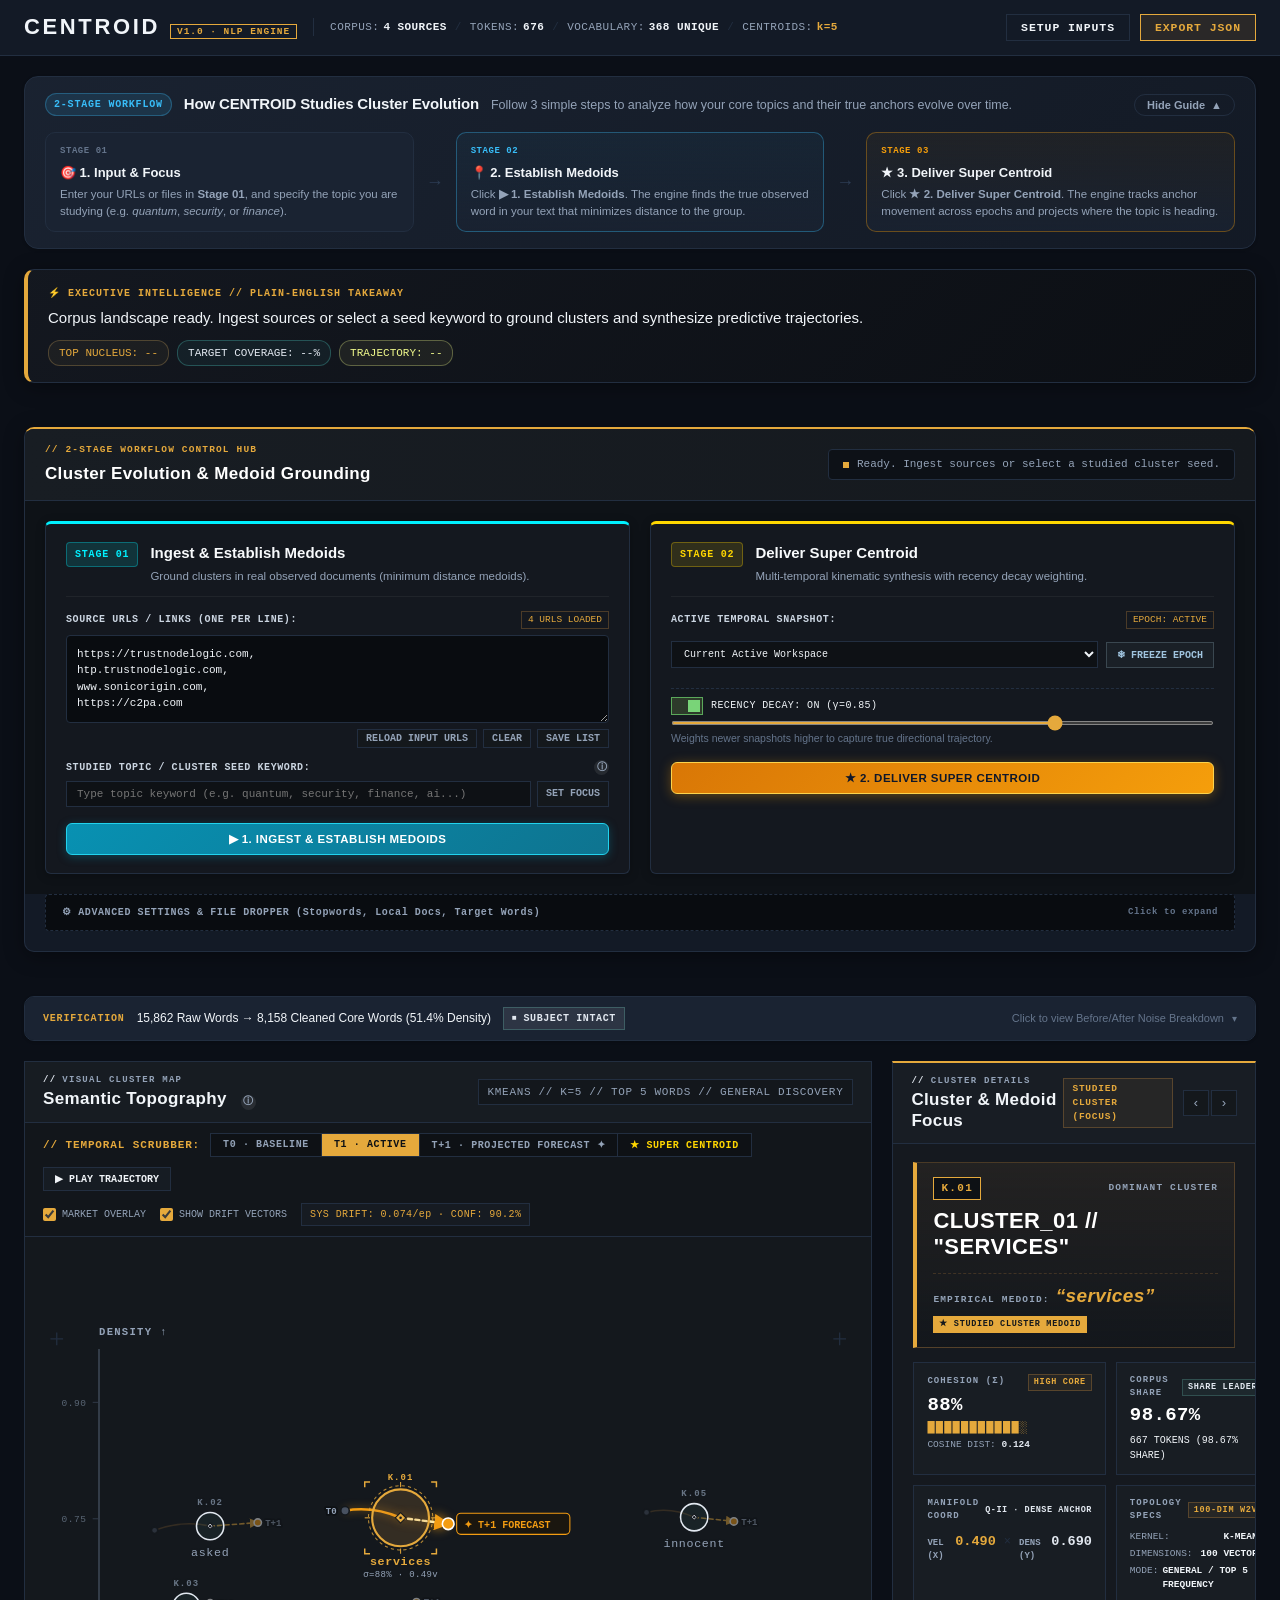
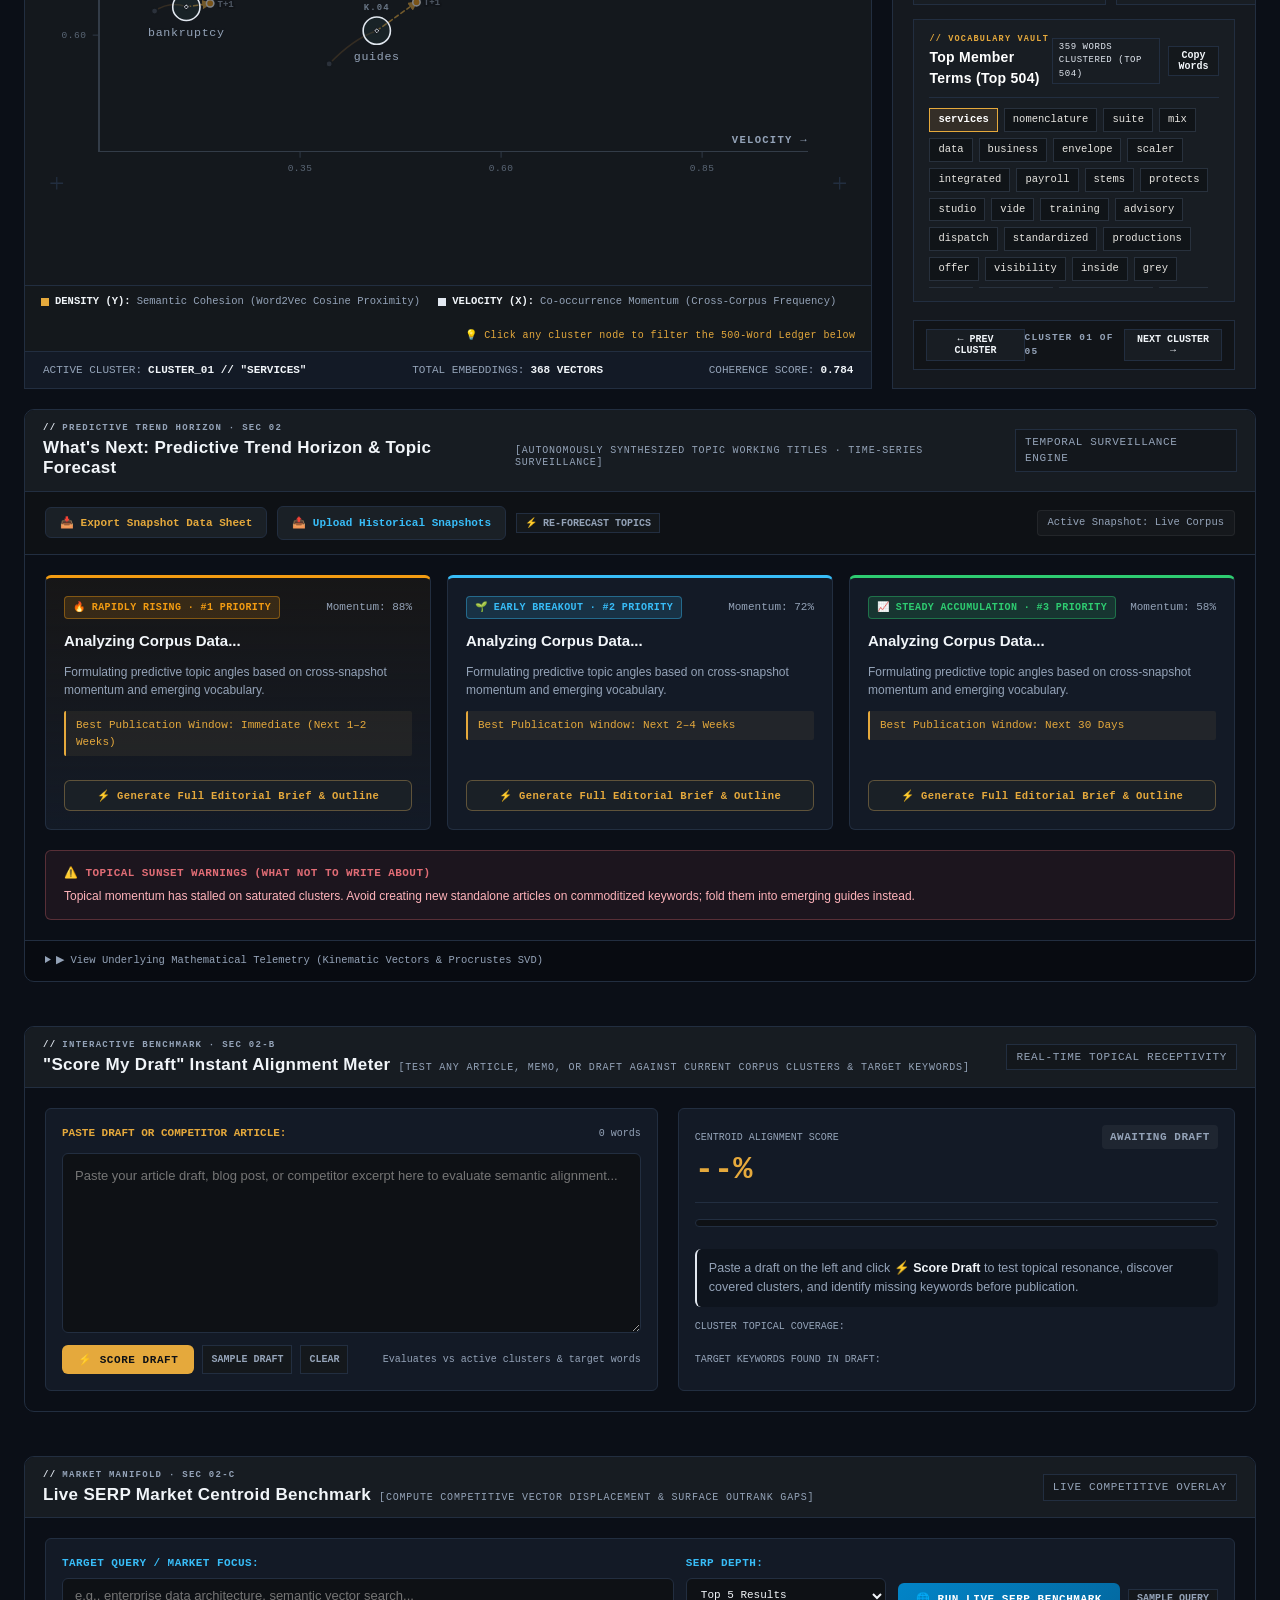
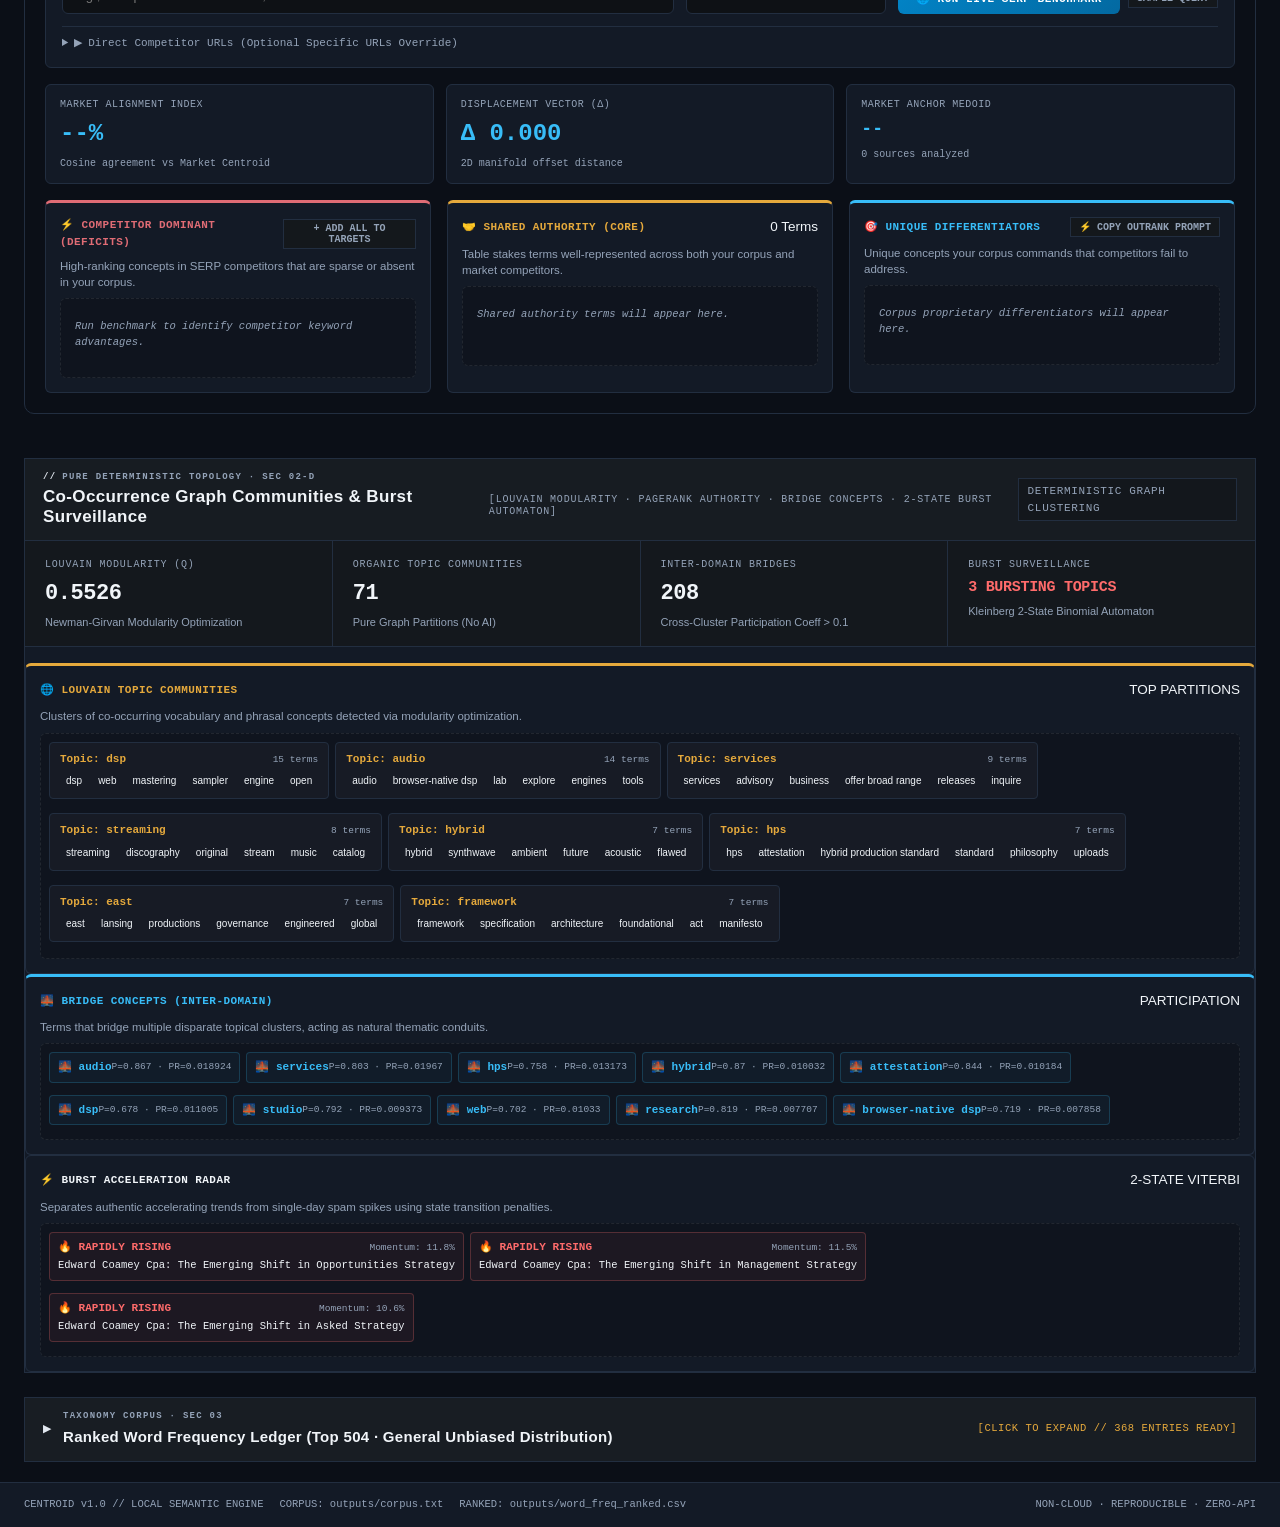
==== commit 9d616a76: "centroid search update update massive to use ability" ====
--- a/dashboard.html
+++ b/dashboard.html
@@ -118,22 +118,35 @@
        ------------------------------------------------------------- */
 
     :root {
-      --bg-color: #14181C;
-      --panel-surface: #1C2128;
-      --panel-surface-raised: #212730;
-      --text-primary: #E8E6E1;
-      --text-secondary: #8B9199;
-      --text-muted: #566170;
-      --hairline: #2A323D;
-      --accent-brass: #C98A3E;
-      --accent-brass-dim: rgba(201, 138, 62, 0.14);
-      --accent-data: #D1D7E0;
-      --accent-data-dim: rgba(209, 215, 224, 0.12);
-      --muted-graphite: #3C4856;
+      --bg-color: #0B0F17;
+      --panel-surface: #131A26;
+      --panel-surface-raised: #1A2332;
+      --panel-surface-hover: #222D3F;
+      --text-primary: #F1F5F9;
+      --text-secondary: #94A3B8;
+      --text-muted: #64748B;
+      --hairline: #222E40;
+      --hairline-light: #2D3D54;
+      --accent-brass: #E5A93C;
+      --accent-gold: #F59E0B;
+      --accent-cyan: #38BDF8;
+      --accent-emerald: #10B981;
+      --accent-brass-dim: rgba(229, 169, 60, 0.14);
+      --accent-data: #E2E8F0;
+      --accent-data-dim: rgba(226, 232, 240, 0.12);
+      --muted-graphite: #334155;
       
-      --font-display: 'Fraunces', Georgia, serif;
-      --font-mono: 'IBM Plex Mono', 'Courier New', monospace;
-      --font-body: 'IBM Plex Sans', -apple-system, BlinkMacSystemFont, 'Segoe UI', Roboto, sans-serif;
+      --font-display: -apple-system, BlinkMacSystemFont, 'Segoe UI', Roboto, 'Inter', sans-serif;
+      --font-mono: 'JetBrains Mono', 'Fira Code', 'Consolas', monospace;
+      --font-body: -apple-system, BlinkMacSystemFont, 'Segoe UI', Roboto, 'Inter', sans-serif;
+
+      --radius-sm: 6px;
+      --radius-md: 10px;
+      --radius-lg: 14px;
+      --radius-full: 9999px;
+      --shadow-sm: 0 1px 3px rgba(0, 0, 0, 0.2);
+      --shadow-md: 0 4px 16px rgba(0, 0, 0, 0.3);
+      --shadow-lg: 0 8px 30px rgba(0, 0, 0, 0.45);
     }
 
     /* Reset & Base Rules */
@@ -141,10 +154,6 @@
       box-sizing: border-box;
       margin: 0;
       padding: 0;
-      border-radius: 0 !important;
-      box-shadow: none !important;
-      transition: none;
-      animation: none;
     }
 
     body {
@@ -308,6 +317,301 @@
     }
 
     /* -------------------------------------------------------------
+       CENTROID WORKFLOW CONTROL HUB & STAGE CARDS
+       ------------------------------------------------------------- */
+    .workflow-control-hub {
+      background-color: var(--panel-surface);
+      border: 1px solid var(--hairline);
+      border-top: 2px solid var(--accent-brass);
+      border-radius: var(--radius-md);
+      box-shadow: 0 4px 20px rgba(0, 0, 0, 0.35);
+      margin-bottom: 24px;
+      overflow: hidden;
+    }
+
+    .hub-header {
+      padding: 14px 20px;
+      border-bottom: 1px solid var(--hairline);
+      display: flex;
+      align-items: center;
+      justify-content: space-between;
+      background: linear-gradient(90deg, #181D23, #15191E);
+      flex-wrap: wrap;
+      gap: 12px;
+    }
+
+    .hub-title-group {
+      display: flex;
+      flex-direction: column;
+      gap: 3px;
+    }
+
+    .hub-kicker {
+      font-family: var(--font-mono);
+      font-size: 9.5px;
+      font-weight: 700;
+      letter-spacing: 0.12em;
+      text-transform: uppercase;
+      color: var(--accent-brass);
+    }
+
+    .hub-title {
+      font-family: var(--font-display);
+      font-size: 17px;
+      font-weight: 700;
+      letter-spacing: 0.02em;
+      color: #FFFFFF;
+      margin: 0;
+    }
+
+    .hub-status-badge {
+      display: flex;
+      align-items: center;
+      gap: 8px;
+      font-family: var(--font-mono);
+      font-size: 11px;
+      color: #94A3B8;
+      background: #0D1117;
+      padding: 6px 14px;
+      border-radius: 4px;
+      border: 1px solid var(--hairline);
+    }
+
+    .hub-stages-grid {
+      display: grid;
+      grid-template-columns: 1fr 1fr;
+      gap: 20px;
+      padding: 20px;
+      background: #0E1217;
+    }
+    @media (max-width: 960px) {
+      .hub-stages-grid {
+        grid-template-columns: 1fr;
+      }
+    }
+
+    .hub-stage-card {
+      background: #14181F;
+      border: 1px solid var(--hairline);
+      border-radius: 6px;
+      padding: 18px 20px;
+      display: flex;
+      flex-direction: column;
+      gap: 14px;
+      box-shadow: 0 2px 10px rgba(0, 0, 0, 0.25);
+    }
+    .stage-medoids-card {
+      border-top: 3px solid #00F0FF;
+    }
+    .stage-super-card {
+      border-top: 3px solid #FFD700;
+    }
+
+    .stage-card-header {
+      display: flex;
+      align-items: flex-start;
+      gap: 12px;
+      border-bottom: 1px solid rgba(255, 255, 255, 0.05);
+      padding-bottom: 12px;
+    }
+
+    .stage-number-badge {
+      font-family: var(--font-mono);
+      font-size: 10px;
+      font-weight: 800;
+      letter-spacing: 0.08em;
+      padding: 4px 8px;
+      border-radius: 4px;
+      background: rgba(0, 240, 255, 0.12);
+      color: #00F0FF;
+      border: 1px solid rgba(0, 240, 255, 0.3);
+      white-space: nowrap;
+    }
+    .stage-number-badge.gold-badge {
+      background: rgba(255, 215, 0, 0.12);
+      color: #FFD700;
+      border-color: rgba(255, 215, 0, 0.3);
+    }
+
+    .stage-card-title-wrap {
+      display: flex;
+      flex-direction: column;
+      gap: 3px;
+    }
+
+    .stage-card-title {
+      font-size: 15px;
+      font-weight: 700;
+      color: #F8FAFC;
+      margin: 0;
+    }
+
+    .stage-card-desc {
+      font-size: 11.5px;
+      color: #94A3B8;
+      margin: 0;
+      line-height: 1.4;
+    }
+
+    .stage-card-body {
+      display: flex;
+      flex-direction: column;
+      gap: 12px;
+    }
+
+    .hub-field-group {
+      display: flex;
+      flex-direction: column;
+      gap: 6px;
+    }
+
+    .hub-field-label-row {
+      display: flex;
+      justify-content: space-between;
+      align-items: center;
+    }
+
+    .hub-label {
+      font-family: var(--font-mono);
+      font-size: 10px;
+      font-weight: 700;
+      letter-spacing: 0.06em;
+      text-transform: uppercase;
+      color: #CBD5E1;
+    }
+
+    .hub-textarea {
+      width: 100%;
+      background: #090C10;
+      border: 1px solid var(--hairline);
+      border-radius: 4px;
+      color: #F1F5F9;
+      font-family: var(--font-mono);
+      font-size: 11px;
+      line-height: 1.5;
+      padding: 10px;
+      box-sizing: border-box;
+      resize: vertical;
+      transition: border-color 0.15s ease;
+    }
+    .hub-textarea:focus {
+      outline: none;
+      border-color: #00F0FF;
+      box-shadow: 0 0 8px rgba(0, 240, 255, 0.2);
+    }
+
+    .hub-sub-actions {
+      display: flex;
+      justify-content: flex-end;
+      gap: 6px;
+    }
+
+    .hub-action-row {
+      margin-top: 4px;
+    }
+
+    .btn-hub-primary {
+      width: 100%;
+      padding: 12px 18px;
+      background: linear-gradient(135deg, #0891B2, #00F0FF);
+      color: #000000;
+      border: none;
+      border-radius: 4px;
+      font-family: var(--font-mono);
+      font-size: 12.5px;
+      font-weight: 800;
+      letter-spacing: 0.06em;
+      cursor: pointer;
+      display: flex;
+      align-items: center;
+      justify-content: center;
+      gap: 8px;
+      box-shadow: 0 2px 12px rgba(0, 240, 255, 0.35);
+      transition: all 0.18s ease;
+    }
+    .btn-hub-primary:hover {
+      background: linear-gradient(135deg, #06B6D4, #38BDF8);
+      transform: translateY(-1px);
+      box-shadow: 0 4px 16px rgba(0, 240, 255, 0.5);
+    }
+
+    .btn-hub-gold {
+      width: 100%;
+      padding: 12px 18px;
+      background: linear-gradient(135deg, #D97706, #FFD700);
+      color: #000000;
+      border: none;
+      border-radius: 4px;
+      font-family: var(--font-mono);
+      font-size: 12.5px;
+      font-weight: 800;
+      letter-spacing: 0.06em;
+      cursor: pointer;
+      display: flex;
+      align-items: center;
+      justify-content: center;
+      gap: 8px;
+      box-shadow: 0 2px 12px rgba(255, 215, 0, 0.35);
+      transition: all 0.18s ease;
+    }
+    .btn-hub-gold:hover {
+      background: linear-gradient(135deg, #F59E0B, #FDE047);
+      transform: translateY(-1px);
+      box-shadow: 0 4px 16px rgba(255, 215, 0, 0.5);
+    }
+
+    .hub-helper-text {
+      font-size: 10.5px;
+      color: #64748B;
+      line-height: 1.4;
+    }
+
+    .advanced-settings-drawer {
+      margin: 0 20px 20px 20px;
+      background: #090C10;
+      border: 1px dashed var(--hairline);
+      border-radius: 4px;
+    }
+
+    .advanced-drawer-summary {
+      padding: 10px 16px;
+      font-family: var(--font-mono);
+      font-size: 10px;
+      font-weight: 700;
+      letter-spacing: 0.06em;
+      color: #94A3B8;
+      cursor: pointer;
+      display: flex;
+      justify-content: space-between;
+      align-items: center;
+      user-select: none;
+    }
+    .advanced-drawer-summary:hover {
+      color: #E2E8F0;
+    }
+
+    .advanced-drawer-hint {
+      font-size: 9px;
+      color: #64748B;
+    }
+
+    .advanced-drawer-body {
+      padding: 16px;
+      border-top: 1px solid var(--hairline);
+    }
+
+    .advanced-grid {
+      display: grid;
+      grid-template-columns: repeat(auto-fit, minmax(260px, 1fr));
+      gap: 16px;
+    }
+    .advanced-col {
+      display: flex;
+      flex-direction: column;
+      gap: 8px;
+    }
+
+    /* -------------------------------------------------------------
        CORPUS INGESTION & SCANNER WORKBENCH (Space for up to 10 URLs, PDFs, Exempt Words)
        ------------------------------------------------------------- */
     .ingest-workbench-panel {
@@ -383,17 +687,25 @@
 
     .workbench-grid {
       display: grid;
-      grid-template-columns: 1.4fr 1fr 1fr;
-      gap: 1px;
-      background-color: var(--hairline);
+      grid-template-columns: 1.2fr 1fr 1fr 1.1fr;
+      gap: 12px;
+      padding: 14px;
+      background-color: var(--bg-color);
     }
 
     .workbench-bay {
       background-color: var(--panel-surface);
+      border: 1px solid var(--hairline);
+      border-radius: var(--radius-md);
       padding: 16px 18px;
       display: flex;
       flex-direction: column;
       gap: 10px;
+      box-shadow: var(--shadow-sm);
+      transition: border-color 0.18s ease;
+    }
+    .workbench-bay:hover {
+      border-color: var(--hairline-light);
     }
 
     .bay-head {
@@ -1092,42 +1404,497 @@
     }
 
     .btn-execute-scan {
-      background-color: var(--accent-brass);
-      color: #14181C;
-      border: 1px solid var(--accent-brass);
-      font-family: var(--font-mono);
-      font-size: 12px;
-      font-weight: 700;
-      letter-spacing: 0.08em;
+      background-color: var(--panel-surface-raised);
+      color: var(--text-primary);
+      border: 1px solid var(--hairline-light);
+      border-radius: var(--radius-sm);
+      font-family: var(--font-body);
+      font-size: 11.5px;
+      font-weight: 600;
+      letter-spacing: 0.04em;
       text-transform: uppercase;
-      padding: 8px 20px;
+      padding: 8px 16px;
       cursor: pointer;
       display: inline-flex;
       align-items: center;
-      gap: 8px;
+      gap: 7px;
+      transition: all 0.18s ease;
     }
 
     .btn-execute-scan:hover {
-      background-color: #DE9948;
+      background-color: var(--panel-surface-hover);
+      border-color: var(--text-secondary);
+      color: #FFFFFF;
     }
 
     .btn-sync-pipeline {
       background-color: transparent;
       border: 1px solid var(--hairline);
+      border-radius: var(--radius-sm);
+      color: var(--text-secondary);
+      font-family: var(--font-body);
+      font-size: 11px;
+      font-weight: 500;
+      letter-spacing: 0.04em;
+      text-transform: uppercase;
+      padding: 8px 12px;
+      cursor: pointer;
+      transition: all 0.18s ease;
+    }
+
+    .btn-sync-pipeline:hover {
+      background-color: var(--panel-surface-raised);
       color: var(--text-primary);
-      font-family: var(--font-mono);
+      border-color: var(--hairline-light);
+    }
+
+    .btn-stage-medoids {
+      background: linear-gradient(135deg, #0891B2, #0E7490);
+      color: #FFFFFF;
+      border: 1px solid #22D3EE;
+      border-radius: var(--radius-sm);
+      font-family: var(--font-body);
+      font-size: 11.5px;
+      font-weight: 700;
+      letter-spacing: 0.04em;
+      text-transform: uppercase;
+      padding: 8px 16px;
+      cursor: pointer;
+      display: inline-flex;
+      align-items: center;
+      gap: 7px;
+      box-shadow: 0 2px 10px rgba(8, 145, 178, 0.35);
+      transition: all 0.18s ease;
+    }
+    .btn-stage-medoids:hover {
+      background: linear-gradient(135deg, #06B6D4, #0891B2);
+      box-shadow: 0 4px 18px rgba(34, 211, 238, 0.45);
+      transform: translateY(-1px);
+    }
+    .btn-stage-medoids.is-running {
+      opacity: 0.6;
+      pointer-events: none;
+      animation: pulseStage 1s infinite alternate;
+    }
+
+    .btn-stage-super-centroid {
+      background: linear-gradient(135deg, #D97706, #F59E0B);
+      color: #0F172A;
+      border: 1px solid #FCD34D;
+      border-radius: var(--radius-sm);
+      font-family: var(--font-body);
+      font-size: 11.5px;
+      font-weight: 800;
+      letter-spacing: 0.04em;
+      text-transform: uppercase;
+      padding: 8px 16px;
+      cursor: pointer;
+      display: inline-flex;
+      align-items: center;
+      gap: 7px;
+      box-shadow: 0 2px 12px rgba(245, 158, 11, 0.35);
+      transition: all 0.18s ease;
+    }
+    .btn-stage-super-centroid:hover {
+      background: linear-gradient(135deg, #F59E0B, #FBBF24);
+      box-shadow: 0 4px 20px rgba(251, 191, 36, 0.5);
+      transform: translateY(-1px);
+    }
+    .btn-stage-super-centroid.is-running {
+      opacity: 0.6;
+      pointer-events: none;
+      animation: pulseStage 1s infinite alternate;
+    }
+
+    @keyframes pulseStage {
+      from { opacity: 0.5; }
+      to { opacity: 1.0; }
+    }
+
+    /* -------------------------------------------------------------
+       USER GUIDE WORKFLOW STEPPER CARD (Modern & Friendly)
+       ------------------------------------------------------------- */
+    .user-guide-card {
+      background: linear-gradient(135deg, rgba(26, 35, 50, 0.95), rgba(19, 26, 38, 0.95));
+      border: 1px solid var(--hairline);
+      border-radius: var(--radius-lg);
+      padding: 16px 20px;
+      box-shadow: var(--shadow-sm);
+      display: flex;
+      flex-direction: column;
+      gap: 12px;
+      transition: all 0.2s ease;
+    }
+
+    .guide-header {
+      display: flex;
+      align-items: center;
+      justify-content: space-between;
+      flex-wrap: wrap;
+      gap: 10px;
+    }
+
+    .guide-title-wrap {
+      display: flex;
+      align-items: center;
+      gap: 12px;
+      flex-wrap: wrap;
+    }
+
+    .guide-badge {
+      background: rgba(56, 189, 248, 0.12);
+      border: 1px solid rgba(56, 189, 248, 0.3);
+      color: var(--accent-cyan);
+      font-family: var(--font-mono);
+      font-size: 10px;
+      font-weight: 700;
+      letter-spacing: 0.08em;
+      padding: 3px 8px;
+      border-radius: var(--radius-full);
+      text-transform: uppercase;
+    }
+
+    .guide-title {
+      font-size: 15px;
+      font-weight: 700;
+      color: var(--text-primary);
+      letter-spacing: -0.01em;
+    }
+
+    .guide-subtitle {
+      font-size: 12.5px;
+      color: var(--text-secondary);
+      margin-top: 1px;
+    }
+
+    .btn-guide-toggle {
+      background: transparent;
+      border: 1px solid var(--hairline);
+      color: var(--text-secondary);
       font-size: 11px;
       font-weight: 600;
+      padding: 4px 12px;
+      border-radius: var(--radius-full);
+      cursor: pointer;
+      display: inline-flex;
+      align-items: center;
+      gap: 6px;
+      transition: all 0.18s ease;
+    }
+    .btn-guide-toggle:hover {
+      background: var(--panel-surface-raised);
+      color: var(--text-primary);
+      border-color: var(--hairline-light);
+    }
+
+    .guide-steps-grid {
+      display: grid;
+      grid-template-columns: 1fr auto 1fr auto 1fr;
+      align-items: center;
+      gap: 12px;
+      padding-top: 4px;
+    }
+
+    .guide-step-card {
+      background: var(--panel-surface-raised);
+      border: 1px solid var(--hairline);
+      border-radius: var(--radius-md);
+      padding: 12px 14px;
+      display: flex;
+      flex-direction: column;
+      gap: 4px;
+      position: relative;
+      transition: all 0.2s ease;
+    }
+    .guide-step-card:hover {
+      border-color: var(--hairline-light);
+      transform: translateY(-1px);
+    }
+
+    .guide-step-card.highlight-cyan {
+      border-color: rgba(56, 189, 248, 0.35);
+      background: linear-gradient(180deg, rgba(56, 189, 248, 0.05), rgba(26, 35, 50, 0.8));
+    }
+    .guide-step-card.highlight-gold {
+      border-color: rgba(245, 158, 11, 0.35);
+      background: linear-gradient(180deg, rgba(245, 158, 11, 0.05), rgba(26, 35, 50, 0.8));
+    }
+
+    .step-badge {
+      font-family: var(--font-mono);
+      font-size: 9px;
+      font-weight: 700;
+      color: var(--text-muted);
       letter-spacing: 0.06em;
+    }
+    .highlight-cyan .step-badge { color: var(--accent-cyan); }
+    .highlight-gold .step-badge { color: var(--accent-gold); }
+
+    .step-title {
+      font-size: 13px;
+      font-weight: 700;
+      color: var(--text-primary);
+      display: flex;
+      align-items: center;
+      gap: 6px;
+    }
+
+    .step-desc {
+      font-size: 11.5px;
+      line-height: 1.45;
+      color: var(--text-secondary);
+    }
+
+    .guide-connector {
+      font-size: 18px;
+      color: var(--hairline-light);
+      user-select: none;
+    }
+
+    @media (max-width: 900px) {
+      .guide-steps-grid {
+        grid-template-columns: 1fr;
+      }
+      .guide-connector { display: none; }
+    }
+
+    /* -------------------------------------------------------------
+       INFO TOOLTIP PILLS (Replaces Walls of Monospace Text)
+       ------------------------------------------------------------- */
+    .info-tip {
+      display: inline-flex;
+      align-items: center;
+      justify-content: center;
+      width: 15px;
+      height: 15px;
+      border-radius: var(--radius-full);
+      background: rgba(255, 255, 255, 0.08);
+      color: var(--text-secondary);
+      font-size: 10px;
+      font-weight: 700;
+      font-family: var(--font-mono);
+      cursor: help;
+      margin-left: 6px;
+      transition: all 0.15s ease;
+      vertical-align: middle;
+    }
+    .info-tip:hover {
+      background: var(--accent-cyan);
+      color: #0B0F17;
+    }
+
+    /* -------------------------------------------------------------
+       COLLAPSIBLE METRICS ACCORDION (Clean Single-Line Summary)
+       ------------------------------------------------------------- */
+    .metrics-accordion {
+      background-color: var(--panel-surface);
+      border: 1px solid var(--hairline);
+      border-radius: var(--radius-md);
+      overflow: hidden;
+      box-shadow: var(--shadow-sm);
+      transition: all 0.2s ease;
+    }
+
+    .metrics-summary-bar {
+      padding: 10px 18px;
+      cursor: pointer;
+      display: flex;
+      align-items: center;
+      justify-content: space-between;
+      list-style: none;
+      background-color: var(--panel-surface-raised);
+      user-select: none;
+      transition: background-color 0.15s ease;
+    }
+    .metrics-summary-bar::-webkit-details-marker { display: none; }
+    .metrics-summary-bar:hover {
+      background-color: var(--panel-surface-hover);
+    }
+
+    .metrics-summary-left {
+      display: flex;
+      align-items: center;
+      gap: 12px;
+      flex-wrap: wrap;
+    }
+
+    .metrics-summary-tag {
+      font-family: var(--font-mono);
+      font-size: 10px;
+      font-weight: 700;
+      color: var(--accent-brass);
+      letter-spacing: 0.08em;
       text-transform: uppercase;
-      padding: 8px 14px;
+    }
+
+    .metrics-summary-highlight {
+      font-size: 12px;
+      color: var(--text-primary);
+      font-weight: 500;
+    }
+
+    .metrics-summary-right {
+      display: flex;
+      align-items: center;
+      gap: 8px;
+      color: var(--text-muted);
+      font-size: 11px;
+    }
+
+    .metrics-chevron {
+      transition: transform 0.2s ease;
+      font-size: 10px;
+    }
+    .metrics-accordion[open] .metrics-chevron {
+      transform: rotate(180deg);
+    }
+
+    /* Bay 04: Studied Cluster & Epoch Controls */
+    .target-seed-group {
+      display: flex;
+      flex-direction: column;
+      gap: 6px;
+      margin-top: 4px;
+    }
+    .bay-field-label {
+      font-family: var(--font-mono);
+      font-size: 10px;
+      font-weight: 600;
+      color: var(--accent-brass);
+      letter-spacing: 0.06em;
+    }
+    .seed-input-wrap {
+      display: flex;
+      gap: 6px;
+    }
+    .centroid-text-input {
+      flex: 1;
+      background-color: #0E1115;
+      border: 1px solid var(--hairline);
+      color: var(--text-primary);
+      font-family: var(--font-mono);
+      font-size: 11px;
+      padding: 6px 10px;
+      outline: none;
+      transition: border-color 0.15s;
+    }
+    .centroid-text-input:focus {
+      border-color: var(--accent-brass);
+    }
+    .seed-chips-row {
+      display: flex;
+      flex-wrap: wrap;
+      gap: 5px;
+      margin-top: 2px;
+    }
+    .seed-chip {
+      background-color: #181E24;
+      border: 1px solid var(--hairline);
+      color: var(--text-secondary);
+      font-family: var(--font-mono);
+      font-size: 9px;
+      padding: 2px 7px;
+      border-radius: 2px;
       cursor: pointer;
-    }
-
-    .btn-sync-pipeline:hover {
-      background-color: var(--hairline);
-      color: var(--accent-brass);
-      border-color: var(--accent-brass);
+      transition: all 0.12s;
+    }
+    .seed-chip:hover {
+      border-color: #64B5F6;
+      color: #64B5F6;
+    }
+    .seed-chip.active {
+      border-color: #64B5F6;
+      background-color: rgba(100, 181, 246, 0.15);
+      color: #64B5F6;
+      font-weight: 700;
+    }
+    .epoch-controls-row {
+      display: flex;
+      gap: 8px;
+      align-items: flex-end;
+      margin-top: 6px;
+    }
+    .epoch-select-wrap {
+      flex: 1;
+      display: flex;
+      flex-direction: column;
+      gap: 4px;
+    }
+    .centroid-select {
+      background-color: #0E1115;
+      border: 1px solid var(--hairline);
+      color: var(--text-primary);
+      font-family: var(--font-mono);
+      font-size: 10px;
+      padding: 6px 8px;
+      outline: none;
+    }
+    .btn-freeze-snapshot {
+      background-color: #1A2027;
+      border: 1px solid #3A4750;
+      color: #A0C4DF;
+      font-family: var(--font-mono);
+      font-size: 10px;
+      font-weight: 600;
+      padding: 6px 10px;
+      cursor: pointer;
+      white-space: nowrap;
+      transition: all 0.15s;
+    }
+    .btn-freeze-snapshot:hover {
+      border-color: #A0C4DF;
+      color: #FFFFFF;
+      background-color: #242D37;
+    }
+    .decay-toggle-row {
+      display: flex;
+      flex-direction: column;
+      gap: 6px;
+      margin-top: 8px;
+      padding-top: 8px;
+      border-top: 1px dashed var(--hairline);
+    }
+    .decay-toggle-left {
+      display: flex;
+      align-items: center;
+      gap: 8px;
+    }
+    .decay-switch {
+      position: relative;
+      display: inline-block;
+      width: 32px;
+      height: 18px;
+    }
+    .decay-switch input { opacity: 0; width: 0; height: 0; }
+    .decay-slider {
+      position: absolute; cursor: pointer; top: 0; left: 0; right: 0; bottom: 0;
+      background-color: #252830;
+      transition: .2s;
+      border: 1px solid var(--hairline);
+    }
+    .decay-slider:before {
+      position: absolute; content: ""; height: 12px; width: 12px; left: 2px; bottom: 2px;
+      background-color: #88929A;
+      transition: .2s;
+    }
+    .decay-switch input:checked + .decay-slider {
+      background-color: #2D3A2A;
+      border-color: #5BA85A;
+    }
+    .decay-switch input:checked + .decay-slider:before {
+      transform: translateX(14px);
+      background-color: #79D478;
+    }
+    .decay-label {
+      font-family: var(--font-mono);
+      font-size: 10px;
+      color: var(--text-primary);
+      letter-spacing: 0.04em;
+    }
+    #decay-factor-slider {
+      width: 100%;
+      height: 4px;
+      accent-color: var(--accent-brass);
     }
 
     .run-bar-status {
@@ -3232,6 +3999,28 @@
       box-shadow: 0 0 12px rgba(243, 156, 18, 0.4);
     }
 
+    .epoch-btn.super-btn {
+      color: #FFD700;
+    }
+
+    .epoch-btn.super-btn.active {
+      background: linear-gradient(135deg, #FFD700, #E5A93C);
+      color: #0E1115;
+      font-weight: 700;
+      box-shadow: 0 0 16px rgba(255, 215, 0, 0.55);
+    }
+
+    .super-centroid-node {
+      transition: opacity 0.2s ease;
+    }
+    .super-centroid-node text {
+      text-shadow: 0 0 8px rgba(255, 215, 0, 0.8);
+      user-select: none;
+    }
+    .super-centroid-node.active-super-node text {
+      text-shadow: 0 0 14px #FFD700;
+    }
+
     .btn-play-drift {
       background-color: #161C23;
       border: 1px solid var(--hairline);
@@ -3339,12 +4128,27 @@
       transition: all 0.2s ease;
     }
 
+    .cluster-trajectory {
+      opacity: 0.45;
+      transition: opacity 0.2s ease;
+    }
+
+    .cluster-trajectory:hover,
+    .cluster-trajectory.active-traj-group {
+      opacity: 1.0;
+    }
+
     .drift-epoch-tag {
       font-family: var(--font-mono);
       font-size: 8.5px;
       font-weight: 600;
       fill: var(--text-secondary);
       pointer-events: none;
+      user-select: none;
+      paint-order: stroke fill;
+      stroke: #0E1115;
+      stroke-width: 3.5px;
+      stroke-linejoin: round;
     }
 
     .drift-forecast-beacon {
@@ -3587,6 +4391,1017 @@
     .kinematics-btn-focus:hover {
       background-color: var(--accent-brass);
       color: #0E1115;
+    }
+
+    /* =============================================================
+       PROGRESSIVE ENHANCEMENTS FOR EVERYDAY USER
+       1. Executive Takeaway Card
+       2. "Score My Draft" Alignment Meter
+       3. 1-Click LLM Primer Gap Injector
+       ============================================================= */
+
+    /* 1. Executive Takeaway Banner */
+    .executive-takeaway-banner {
+      background: linear-gradient(135deg, rgba(20, 24, 32, 0.95), rgba(12, 15, 20, 0.98));
+      border: 1px solid var(--hairline);
+      border-left: 4px solid var(--accent-brass);
+      border-radius: var(--radius-md);
+      box-shadow: 0 4px 20px rgba(0, 0, 0, 0.35);
+      padding: 16px 20px;
+      margin-bottom: 24px;
+      display: flex;
+      flex-direction: column;
+      gap: 10px;
+    }
+
+    .takeaway-header {
+      display: flex;
+      flex-direction: column;
+      gap: 6px;
+    }
+
+    .takeaway-kicker {
+      font-family: var(--font-mono);
+      font-size: 10px;
+      font-weight: 700;
+      color: var(--accent-brass);
+      letter-spacing: 0.1em;
+      text-transform: uppercase;
+      display: flex;
+      align-items: center;
+      gap: 6px;
+    }
+
+    .takeaway-headline {
+      font-family: var(--font-sans);
+      font-size: 15px;
+      font-weight: 500;
+      line-height: 1.5;
+      color: var(--text-primary);
+      margin: 0;
+    }
+
+    .takeaway-headline strong {
+      color: var(--accent-brass);
+    }
+
+    .takeaway-pills-row {
+      display: flex;
+      flex-wrap: wrap;
+      gap: 8px;
+      margin-top: 4px;
+    }
+
+    .takeaway-pill {
+      font-family: var(--font-mono);
+      font-size: 11px;
+      padding: 4px 10px;
+      border-radius: 12px;
+      background: rgba(255, 255, 255, 0.04);
+      border: 1px solid var(--hairline);
+      color: var(--text-secondary);
+      display: inline-flex;
+      align-items: center;
+      gap: 6px;
+    }
+
+    .takeaway-pill.pill-anchor {
+      color: var(--accent-brass);
+      border-color: rgba(197, 160, 89, 0.3);
+      background: rgba(197, 160, 89, 0.06);
+    }
+
+    .takeaway-pill.pill-coverage {
+      color: var(--accent-data);
+      border-color: rgba(78, 205, 196, 0.3);
+      background: rgba(78, 205, 196, 0.06);
+    }
+
+    .takeaway-pill.pill-drift {
+      color: #F1FA8C;
+      border-color: rgba(241, 250, 140, 0.3);
+      background: rgba(241, 250, 140, 0.06);
+    }
+
+    /* 2. "Score My Draft" Instant Alignment Meter Section */
+    .draft-evaluator-section {
+      background-color: var(--panel-bg);
+      border: 1px solid var(--hairline);
+      border-radius: var(--radius-md);
+      margin-bottom: 24px;
+      overflow: hidden;
+    }
+
+    .draft-eval-stage {
+      display: grid;
+      grid-template-columns: 1.1fr 1fr;
+      gap: 20px;
+      padding: 20px;
+    }
+
+    @media (max-width: 900px) {
+      .draft-eval-stage {
+        grid-template-columns: 1fr;
+      }
+    }
+
+    .draft-eval-card {
+      background-color: var(--panel-surface);
+      border: 1px solid var(--hairline);
+      border-radius: var(--radius-sm);
+      padding: 16px;
+      display: flex;
+      flex-direction: column;
+      gap: 12px;
+    }
+
+    .draft-textarea {
+      width: 100%;
+      height: 180px;
+      background-color: #0E1115;
+      border: 1px solid var(--hairline);
+      border-radius: var(--radius-sm);
+      color: var(--text-primary);
+      font-family: var(--font-sans);
+      font-size: 13px;
+      line-height: 1.5;
+      padding: 12px;
+      resize: vertical;
+      box-sizing: border-box;
+    }
+
+    .draft-textarea:focus {
+      outline: none;
+      border-color: var(--accent-brass);
+      box-shadow: 0 0 8px rgba(197, 160, 89, 0.25);
+    }
+
+    .draft-controls-row {
+      display: flex;
+      align-items: center;
+      justify-content: space-between;
+      flex-wrap: wrap;
+      gap: 8px;
+    }
+
+    .draft-btn-group {
+      display: flex;
+      gap: 8px;
+    }
+
+    .btn-score-draft {
+      background: var(--accent-brass);
+      color: #0E1115;
+      border: none;
+      border-radius: var(--radius-sm);
+      padding: 8px 16px;
+      font-family: var(--font-mono);
+      font-size: 11px;
+      font-weight: 700;
+      letter-spacing: 0.05em;
+      cursor: pointer;
+      display: inline-flex;
+      align-items: center;
+      gap: 6px;
+      transition: all 0.2s ease;
+    }
+
+    .btn-score-draft:hover {
+      filter: brightness(1.15);
+      box-shadow: 0 0 12px rgba(197, 160, 89, 0.4);
+    }
+
+    .draft-score-hero {
+      display: flex;
+      align-items: baseline;
+      justify-content: space-between;
+      padding-bottom: 8px;
+      border-bottom: 1px solid var(--hairline);
+    }
+
+    .draft-score-number {
+      font-family: var(--font-mono);
+      font-size: 32px;
+      font-weight: 700;
+      color: var(--accent-brass);
+    }
+
+    .draft-score-tier {
+      font-family: var(--font-mono);
+      font-size: 11px;
+      font-weight: 600;
+      padding: 4px 8px;
+      border-radius: 4px;
+      letter-spacing: 0.05em;
+      background: rgba(255, 255, 255, 0.05);
+      color: var(--text-secondary);
+    }
+
+    .draft-meter-bar-track {
+      width: 100%;
+      height: 8px;
+      background-color: #0E1115;
+      border: 1px solid var(--hairline);
+      border-radius: 4px;
+      overflow: hidden;
+      margin: 4px 0 10px;
+    }
+
+    .draft-meter-bar-fill {
+      height: 100%;
+      width: 0%;
+      background: linear-gradient(90deg, #E06C75, var(--accent-brass), var(--accent-data));
+      transition: width 0.4s cubic-bezier(0.16, 1, 0.3, 1);
+    }
+
+    .draft-diagnostic-box {
+      font-family: var(--font-sans);
+      font-size: 12.5px;
+      line-height: 1.5;
+      color: var(--text-secondary);
+      background-color: rgba(0, 0, 0, 0.25);
+      padding: 10px 12px;
+      border-radius: var(--radius-sm);
+      border-left: 2px solid var(--accent-data);
+    }
+
+    .draft-diagnostic-box strong {
+      color: var(--text-primary);
+    }
+
+    .draft-clusters-match-grid {
+      display: flex;
+      flex-wrap: wrap;
+      gap: 6px;
+      margin-top: 6px;
+    }
+
+    .draft-cluster-pill {
+      font-family: var(--font-mono);
+      font-size: 10.5px;
+      padding: 3px 8px;
+      border-radius: 4px;
+      border: 1px solid var(--hairline);
+      background: rgba(255, 255, 255, 0.03);
+      color: var(--text-secondary);
+      display: inline-flex;
+      align-items: center;
+      gap: 5px;
+    }
+
+    .draft-cluster-pill.matched {
+      border-color: rgba(78, 205, 196, 0.4);
+      background: rgba(78, 205, 196, 0.08);
+      color: var(--accent-data);
+    }
+
+    .draft-targets-row {
+      display: flex;
+      flex-wrap: wrap;
+      gap: 5px;
+      margin-top: 4px;
+    }
+
+    .draft-target-chip {
+      font-family: var(--font-mono);
+      font-size: 10px;
+      padding: 2px 7px;
+      border-radius: 3px;
+    }
+
+    .draft-target-chip.hit {
+      background: rgba(46, 204, 113, 0.15);
+      border: 1px solid rgba(46, 204, 113, 0.4);
+      color: #2ECC71;
+    }
+
+    .draft-target-chip.miss {
+      background: rgba(224, 108, 117, 0.1);
+      border: 1px solid rgba(224, 108, 117, 0.3);
+      color: #E06C75;
+    }
+
+    /* 3. 1-Click LLM Primer Button & Drawer */
+    .btn-llm-primer {
+      background: rgba(197, 160, 89, 0.12);
+      border: 1px solid var(--accent-brass);
+      color: var(--accent-brass);
+      padding: 4px 10px;
+      border-radius: var(--radius-sm);
+      font-family: var(--font-mono);
+      font-size: 10.5px;
+      font-weight: 600;
+      letter-spacing: 0.04em;
+      cursor: pointer;
+      display: inline-flex;
+      align-items: center;
+      gap: 6px;
+      transition: all 0.2s ease;
+    }
+
+    .btn-llm-primer:hover {
+      background: var(--accent-brass);
+      color: #0E1115;
+      box-shadow: 0 0 10px rgba(197, 160, 89, 0.35);
+    }
+
+    .llm-primer-drawer {
+      display: none;
+      margin-top: 12px;
+      padding: 12px;
+      background-color: #0E1115;
+      border: 1px solid var(--hairline);
+      border-left: 2px solid var(--accent-brass);
+      border-radius: var(--radius-sm);
+    }
+
+    .llm-primer-textarea {
+      width: 100%;
+      height: 140px;
+      background: rgba(0, 0, 0, 0.3);
+      border: 1px solid var(--hairline);
+      color: var(--text-primary);
+      font-family: var(--font-mono);
+      font-size: 11px;
+      line-height: 1.45;
+      padding: 8px;
+      box-sizing: border-box;
+      resize: vertical;
+    }
+
+    /* 3. Live SERP Market Centroid Benchmark Section */
+    .market-benchmark-section {
+      background-color: var(--panel-bg);
+      border: 1px solid var(--hairline);
+      border-radius: var(--radius-md);
+      margin-bottom: 24px;
+      overflow: hidden;
+    }
+
+    .market-benchmark-stage {
+      display: flex;
+      flex-direction: column;
+      gap: 16px;
+      padding: 20px;
+    }
+
+    .market-input-card {
+      background-color: var(--panel-surface);
+      border: 1px solid var(--hairline);
+      border-radius: var(--radius-sm);
+      padding: 16px;
+      display: flex;
+      flex-direction: column;
+      gap: 12px;
+    }
+
+    .market-input-row {
+      display: flex;
+      align-items: flex-end;
+      gap: 12px;
+      flex-wrap: wrap;
+    }
+
+    .market-input-field {
+      flex: 1;
+      min-width: 200px;
+      display: flex;
+      flex-direction: column;
+      gap: 6px;
+    }
+
+    .market-field-label {
+      font-family: var(--font-mono);
+      font-size: 11px;
+      font-weight: 600;
+      color: #38BDF8;
+      text-transform: uppercase;
+      letter-spacing: 0.04em;
+    }
+
+    .market-text-input {
+      width: 100%;
+      height: 36px;
+      background-color: #0E1115;
+      border: 1px solid var(--hairline);
+      border-radius: var(--radius-sm);
+      color: var(--text-primary);
+      font-family: var(--font-sans);
+      font-size: 13px;
+      padding: 6px 12px;
+      box-sizing: border-box;
+    }
+
+    .market-text-input:focus {
+      outline: none;
+      border-color: #38BDF8;
+      box-shadow: 0 0 8px rgba(56, 189, 248, 0.3);
+    }
+
+    .market-select-input {
+      height: 36px;
+      background-color: #0E1115;
+      border: 1px solid var(--hairline);
+      border-radius: var(--radius-sm);
+      color: var(--text-primary);
+      font-family: var(--font-mono);
+      font-size: 11px;
+      padding: 6px 10px;
+      cursor: pointer;
+    }
+
+    .market-btn-wrap {
+      display: flex;
+      gap: 8px;
+      align-items: center;
+    }
+
+    .btn-benchmark-market {
+      background: linear-gradient(135deg, #0284C7, #0369A1);
+      color: #FFFFFF;
+      border: none;
+      border-radius: var(--radius-sm);
+      padding: 9px 18px;
+      font-family: var(--font-mono);
+      font-size: 11px;
+      font-weight: 700;
+      letter-spacing: 0.05em;
+      cursor: pointer;
+      display: inline-flex;
+      align-items: center;
+      gap: 6px;
+      transition: all 0.2s ease;
+      white-space: nowrap;
+    }
+
+    .btn-benchmark-market:hover {
+      filter: brightness(1.2);
+      box-shadow: 0 0 12px rgba(56, 189, 248, 0.4);
+    }
+
+    .market-urls-drawer {
+      border-top: 1px solid var(--hairline);
+      padding-top: 8px;
+    }
+
+    .market-urls-summary {
+      font-family: var(--font-mono);
+      font-size: 11px;
+      color: var(--text-secondary);
+      cursor: pointer;
+      user-select: none;
+    }
+
+    .market-urls-summary:hover {
+      color: var(--text-primary);
+    }
+
+    .market-urls-textarea {
+      width: 100%;
+      height: 70px;
+      background-color: #0E1115;
+      border: 1px solid var(--hairline);
+      border-radius: var(--radius-sm);
+      color: var(--text-primary);
+      font-family: var(--font-mono);
+      font-size: 11px;
+      line-height: 1.4;
+      padding: 8px;
+      margin-top: 8px;
+      box-sizing: border-box;
+      resize: vertical;
+    }
+
+    .market-status-bar {
+      font-family: var(--font-mono);
+      font-size: 11px;
+      padding: 8px 12px;
+      border-radius: var(--radius-sm);
+      background: rgba(56, 189, 248, 0.1);
+      border: 1px solid rgba(56, 189, 248, 0.3);
+      color: #38BDF8;
+    }
+
+    .market-metrics-grid {
+      display: grid;
+      grid-template-columns: repeat(auto-fit, minmax(200px, 1fr));
+      gap: 12px;
+    }
+
+    .market-metric-box {
+      background: var(--panel-surface);
+      border: 1px solid var(--hairline);
+      border-radius: var(--radius-sm);
+      padding: 12px 14px;
+      display: flex;
+      flex-direction: column;
+      gap: 4px;
+    }
+
+    .market-metric-lbl {
+      font-family: var(--font-mono);
+      font-size: 10px;
+      color: var(--text-secondary);
+      text-transform: uppercase;
+      letter-spacing: 0.05em;
+    }
+
+    .market-metric-val {
+      font-family: var(--font-mono);
+      font-size: 24px;
+      font-weight: 700;
+      color: #38BDF8;
+    }
+
+    .market-metric-sub {
+      font-family: var(--font-mono);
+      font-size: 10px;
+      color: var(--text-secondary);
+    }
+
+    .market-bento-grid {
+      display: grid;
+      grid-template-columns: 1fr 1fr 1fr;
+      gap: 16px;
+    }
+
+    @media (max-width: 950px) {
+      .market-bento-grid {
+        grid-template-columns: 1fr;
+      }
+    }
+
+    .market-bento-col {
+      background: var(--panel-surface);
+      border: 1px solid var(--hairline);
+      border-radius: var(--radius-sm);
+      padding: 14px;
+      display: flex;
+      flex-direction: column;
+      gap: 8px;
+    }
+
+    .market-bento-col.deficit-col {
+      border-top: 3px solid #E06C75;
+    }
+
+    .market-bento-col.shared-col {
+      border-top: 3px solid var(--accent-brass);
+    }
+
+    .market-bento-col.user-col {
+      border-top: 3px solid #38BDF8;
+    }
+
+    .market-col-header {
+      display: flex;
+      justify-content: space-between;
+      align-items: center;
+    }
+
+    .market-col-title {
+      font-family: var(--font-mono);
+      font-size: 11px;
+      font-weight: 700;
+      letter-spacing: 0.04em;
+    }
+
+    .deficit-col .market-col-title { color: #E06C75; }
+    .shared-col .market-col-title { color: var(--accent-brass); }
+    .user-col .market-col-title { color: #38BDF8; }
+
+    .market-col-desc {
+      font-family: var(--font-sans);
+      font-size: 11.5px;
+      line-height: 1.4;
+      color: var(--text-secondary);
+      margin: 0;
+    }
+
+    .market-chips-container {
+      display: flex;
+      flex-wrap: wrap;
+      gap: 6px;
+      min-height: 80px;
+      padding: 8px;
+      background: rgba(0, 0, 0, 0.2);
+      border-radius: var(--radius-sm);
+      border: 1px dashed rgba(255, 255, 255, 0.08);
+      align-content: flex-start;
+    }
+
+    .market-term-chip {
+      font-family: var(--font-mono);
+      font-size: 11px;
+      padding: 3px 8px;
+      border-radius: 4px;
+      display: inline-flex;
+      align-items: center;
+      gap: 6px;
+      background: rgba(255, 255, 255, 0.04);
+      border: 1px solid var(--hairline);
+      color: var(--text-primary);
+    }
+
+    .market-term-chip.deficit {
+      border-color: rgba(224, 108, 117, 0.4);
+      background: rgba(224, 108, 117, 0.08);
+      color: #FFB3BA;
+    }
+
+    .market-term-chip.shared {
+      border-color: rgba(197, 160, 89, 0.4);
+      background: rgba(197, 160, 89, 0.08);
+      color: var(--accent-brass);
+    }
+
+    .market-term-chip.user {
+      border-color: rgba(56, 189, 248, 0.4);
+      background: rgba(56, 189, 248, 0.08);
+      color: #BAE6FD;
+    }
+
+    .market-term-add-btn {
+      background: none;
+      border: none;
+      color: var(--accent-brass);
+      font-weight: 700;
+      font-size: 12px;
+      cursor: pointer;
+      padding: 0 2px;
+      line-height: 1;
+    }
+
+    .market-term-add-btn:hover {
+      color: #FFFFFF;
+      transform: scale(1.2);
+    }
+
+    .market-empty-hint {
+      font-family: var(--font-mono);
+      font-size: 10.5px;
+      color: var(--text-secondary);
+      font-style: italic;
+      padding: 12px 6px;
+    }
+
+    .outrank-drawer {
+      margin-top: 10px;
+      padding: 10px;
+      background: rgba(0, 0, 0, 0.35);
+      border: 1px solid rgba(56, 189, 248, 0.3);
+      border-radius: var(--radius-sm);
+    }
+
+    .outrank-textarea {
+      width: 100%;
+      height: 120px;
+      background: rgba(0, 0, 0, 0.4);
+      border: 1px solid var(--hairline);
+      color: var(--text-primary);
+      font-family: var(--font-mono);
+      font-size: 10.5px;
+      line-height: 1.4;
+      padding: 8px;
+      box-sizing: border-box;
+      resize: vertical;
+    }
+
+    /* Market Centroid Map Reticle Styles */
+    .market-centroid-group {
+      pointer-events: auto;
+    }
+
+    .market-centroid-reticle {
+      transform-origin: center;
+      cursor: pointer;
+      transition: transform 0.2s ease;
+    }
+
+    .market-centroid-reticle:hover {
+      transform: scale(1.15);
+    }
+
+    /* 4. Predictive Trend Horizon & Topic Forecast Styling */
+    .trend-horizon-section {
+      margin-bottom: 24px;
+      background-color: var(--panel-bg);
+      border: 1px solid var(--hairline);
+      border-radius: var(--radius-md);
+      overflow: hidden;
+    }
+
+    .snapshot-controls-bar {
+      display: flex;
+      align-items: center;
+      justify-content: space-between;
+      flex-wrap: wrap;
+      gap: 12px;
+      padding: 14px 20px;
+      background: #0E1115;
+      border-bottom: 1px solid var(--hairline);
+    }
+
+    .snapshot-btn-group {
+      display: flex;
+      align-items: center;
+      gap: 10px;
+    }
+
+    .btn-export-sheet {
+      background: #1A2026;
+      border: 1px solid var(--hairline);
+      color: var(--accent-brass);
+      border-radius: var(--radius-sm);
+      padding: 8px 14px;
+      font-family: var(--font-mono);
+      font-size: 11px;
+      font-weight: 700;
+      cursor: pointer;
+      display: inline-flex;
+      align-items: center;
+      gap: 6px;
+      transition: all 0.2s ease;
+    }
+
+    .btn-export-sheet:hover {
+      background: rgba(197, 160, 89, 0.15);
+      border-color: var(--accent-brass);
+      color: #FFFFFF;
+    }
+
+    .btn-upload-sheet {
+      background: #1A2026;
+      border: 1px solid var(--hairline);
+      color: #38BDF8;
+      border-radius: var(--radius-sm);
+      padding: 8px 14px;
+      font-family: var(--font-mono);
+      font-size: 11px;
+      font-weight: 700;
+      cursor: pointer;
+      display: inline-flex;
+      align-items: center;
+      gap: 6px;
+      transition: all 0.2s ease;
+    }
+
+    .btn-upload-sheet:hover {
+      background: rgba(56, 189, 248, 0.15);
+      border-color: #38BDF8;
+      color: #FFFFFF;
+    }
+
+    .snapshot-status-pill {
+      font-family: var(--font-mono);
+      font-size: 10.5px;
+      color: var(--text-secondary);
+      background: rgba(255, 255, 255, 0.03);
+      padding: 4px 10px;
+      border-radius: 4px;
+      border: 1px solid rgba(255, 255, 255, 0.06);
+    }
+
+    .trend-topics-grid {
+      display: grid;
+      grid-template-columns: repeat(3, 1fr);
+      gap: 16px;
+      padding: 20px;
+    }
+
+    @media (max-width: 1024px) {
+      .trend-topics-grid {
+        grid-template-columns: 1fr;
+      }
+    }
+
+    .trend-topic-card {
+      background-color: var(--panel-surface);
+      border: 1px solid var(--hairline);
+      border-radius: var(--radius-sm);
+      padding: 18px;
+      display: flex;
+      flex-direction: column;
+      gap: 12px;
+      position: relative;
+      transition: border-color 0.2s ease, transform 0.2s ease;
+    }
+
+    .trend-topic-card:hover {
+      border-color: rgba(197, 160, 89, 0.4);
+      transform: translateY(-2px);
+    }
+
+    .trend-topic-card.primary-rank {
+      border-top: 3px solid #F39C12;
+      background: linear-gradient(180deg, rgba(243, 156, 18, 0.05) 0%, var(--panel-surface) 100%);
+    }
+
+    .trend-topic-card.secondary-rank {
+      border-top: 3px solid #38BDF8;
+    }
+
+    .trend-topic-card.tertiary-rank {
+      border-top: 3px solid #2ECC71;
+    }
+
+    .trend-card-top {
+      display: flex;
+      justify-content: space-between;
+      align-items: center;
+    }
+
+    .trend-badge {
+      font-family: var(--font-mono);
+      font-size: 10px;
+      font-weight: 700;
+      padding: 3px 8px;
+      border-radius: 4px;
+      letter-spacing: 0.04em;
+    }
+
+    .trend-badge.rising {
+      background: rgba(243, 156, 18, 0.15);
+      border: 1px solid rgba(243, 156, 18, 0.4);
+      color: #F39C12;
+    }
+
+    .trend-badge.breakout {
+      background: rgba(56, 189, 248, 0.15);
+      border: 1px solid rgba(56, 189, 248, 0.4);
+      color: #38BDF8;
+    }
+
+    .trend-badge.steady {
+      background: rgba(46, 204, 113, 0.15);
+      border: 1px solid rgba(46, 204, 113, 0.4);
+      color: #2ECC71;
+    }
+
+    .trend-momentum-val {
+      font-family: var(--font-mono);
+      font-size: 11px;
+      color: var(--text-secondary);
+    }
+
+    .trend-topic-title {
+      font-family: var(--font-display);
+      font-size: 15px;
+      font-weight: 700;
+      line-height: 1.35;
+      color: var(--text-primary);
+      margin: 0;
+    }
+
+    .trend-topic-desc {
+      font-family: var(--font-sans);
+      font-size: 12px;
+      line-height: 1.5;
+      color: var(--text-secondary);
+      margin: 0;
+    }
+
+    .trend-timing-box {
+      font-family: var(--font-mono);
+      font-size: 11px;
+      color: var(--accent-brass);
+      background: rgba(197, 160, 89, 0.08);
+      border-left: 2px solid var(--accent-brass);
+      padding: 6px 10px;
+      border-radius: 2px;
+    }
+
+    .trend-keywords-row {
+      display: flex;
+      flex-wrap: wrap;
+      gap: 5px;
+    }
+
+    .trend-keyword-pill {
+      font-family: var(--font-mono);
+      font-size: 10px;
+      padding: 2px 6px;
+      border-radius: 3px;
+      background: rgba(255, 255, 255, 0.04);
+      border: 1px solid var(--hairline);
+      color: var(--text-secondary);
+    }
+
+    .btn-editorial-brief {
+      background: #1A2026;
+      border: 1px solid rgba(197, 160, 89, 0.4);
+      color: var(--accent-brass);
+      border-radius: var(--radius-sm);
+      padding: 8px 12px;
+      font-family: var(--font-mono);
+      font-size: 10.5px;
+      font-weight: 700;
+      letter-spacing: 0.04em;
+      cursor: pointer;
+      display: inline-flex;
+      align-items: center;
+      justify-content: center;
+      gap: 6px;
+      transition: all 0.2s ease;
+      margin-top: auto;
+    }
+
+    .btn-editorial-brief:hover {
+      background: var(--accent-brass);
+      color: #0E1115;
+    }
+
+    .sunset-warning-banner {
+      margin: 0 20px 20px;
+      padding: 14px 18px;
+      background: rgba(224, 108, 117, 0.08);
+      border: 1px solid rgba(224, 108, 117, 0.3);
+      border-radius: var(--radius-sm);
+      display: flex;
+      flex-direction: column;
+      gap: 6px;
+    }
+
+    .sunset-header {
+      font-family: var(--font-mono);
+      font-size: 11px;
+      font-weight: 700;
+      color: #E06C75;
+      display: flex;
+      align-items: center;
+      gap: 6px;
+      letter-spacing: 0.04em;
+    }
+
+    .sunset-text {
+      font-family: var(--font-sans);
+      font-size: 12px;
+      line-height: 1.45;
+      color: #FFB3BA;
+      margin: 0;
+    }
+
+    .multi-snapshot-card {
+      margin: 0 20px 20px;
+      padding: 16px;
+      background: var(--panel-surface);
+      border: 1px solid var(--hairline);
+      border-radius: var(--radius-sm);
+    }
+
+    .multi-snapshot-header {
+      display: flex;
+      justify-content: space-between;
+      align-items: center;
+      margin-bottom: 12px;
+    }
+
+    .multi-snapshot-title {
+      font-family: var(--font-mono);
+      font-size: 11px;
+      font-weight: 700;
+      color: #38BDF8;
+      letter-spacing: 0.05em;
+    }
+
+    .science-telemetry-drawer {
+      border-top: 1px solid var(--hairline);
+      background: rgba(0, 0, 0, 0.25);
+    }
+
+    .science-summary-link {
+      padding: 12px 20px;
+      font-family: var(--font-mono);
+      font-size: 10.5px;
+      color: var(--text-secondary);
+      cursor: pointer;
+      user-select: none;
+    }
+
+    .science-summary-link:hover {
+      color: var(--accent-brass);
+    }
+
+    .brief-drawer {
+      margin: 0 20px 20px;
+      padding: 14px;
+      background: rgba(0, 0, 0, 0.35);
+      border: 1px solid var(--hairline);
+      border-radius: var(--radius-sm);
+    }
+
+    .brief-textarea {
+      width: 100%;
+      height: 140px;
+      background: rgba(0, 0, 0, 0.4);
+      border: 1px solid var(--hairline);
+      color: var(--text-primary);
+      font-family: var(--font-mono);
+      font-size: 11px;
+      line-height: 1.4;
+      padding: 8px;
+      box-sizing: border-box;
+      resize: vertical;
     }
 
   </style>
@@ -3604,11 +5419,11 @@
       
       <!-- Authentic Telemetry Display -->
       <div class="system-telemetry" id="system-telemetry-bar">
-        <span class="telemetry-chip"><span class="chip-label">CORPUS:</span> <span class="chip-val" id="header-corpus-count">5 SOURCES</span></span>
+        <span class="telemetry-chip"><span class="chip-label">CORPUS:</span> <span class="chip-val" id="header-corpus-count">4 SOURCES</span></span>
         <span class="telemetry-sep">/</span>
-        <span class="telemetry-chip"><span class="chip-label">TOKENS:</span> <span class="chip-val" id="header-token-count">4,571</span></span>
+        <span class="telemetry-chip"><span class="chip-label">TOKENS:</span> <span class="chip-val" id="header-token-count">676</span></span>
         <span class="telemetry-sep">/</span>
-        <span class="telemetry-chip"><span class="chip-label">VOCABULARY:</span> <span class="chip-val" id="header-vocab-count">2,180 UNIQUE</span></span>
+        <span class="telemetry-chip"><span class="chip-label">VOCABULARY:</span> <span class="chip-val" id="header-vocab-count">368 UNIQUE</span></span>
         <span class="telemetry-sep">/</span>
         <span class="telemetry-chip highlight"><span class="chip-label">CENTROIDS:</span> <span class="chip-val" id="header-cluster-count">k=10</span></span>
       </div>
@@ -3624,189 +5439,244 @@
   <main class="dashboard-container">
 
     <!-- =========================================================
-         SECTION 1: CORPUS INGESTION & WORD SCANNER CONSOLE
-         (Setup up to 10 URLs, Upload PDFs/Docs, Configure Exempt Words)
+         HOW IT WORKS: 2-STAGE WORKFLOW GUIDE (Modern & Friendly)
          ========================================================= -->
-    <section class="ingest-workbench-panel" id="ingest-workbench" aria-label="Corpus Ingestion and Word Scanner Console">
-      <header class="workbench-header">
-        <div class="workbench-title-group">
-          <span class="workbench-kicker">// CORPUS INGESTION &amp; WORD SCANNER CONSOLE</span>
-          <h2 class="workbench-title">Input Sources &amp; Word Scanner</h2>
+    <div class="user-guide-card" id="user-guide-banner">
+      <div class="guide-header">
+        <div class="guide-title-wrap">
+          <span class="guide-badge">2-STAGE WORKFLOW</span>
+          <h3 class="guide-title">How CENTROID Studies Cluster Evolution</h3>
+          <p class="guide-subtitle">Follow 3 simple steps to analyze how your core topics and their true anchors evolve over time.</p>
         </div>
-        <div class="workbench-header-actions">
-          <button type="button" class="btn-clean-toggle" id="btn-toggle-workbench" aria-expanded="true">
-            <span id="workbench-toggle-text">COLLAPSE CONSOLE [-]</span>
-          </button>
+        <button type="button" class="btn-guide-toggle" id="btn-toggle-guide" aria-expanded="true">
+          <span id="guide-toggle-label">Hide Guide</span> <span class="guide-chevron">▲</span>
+        </button>
+      </div>
+
+      <div class="guide-steps-grid" id="guide-steps-body">
+        <div class="guide-step-card">
+          <div class="step-badge">STAGE 01</div>
+          <h4 class="step-title">🎯 1. Input &amp; Focus</h4>
+          <p class="step-desc">Enter your URLs or files in <strong>Stage 01</strong>, and specify the topic you are studying (e.g. <em>quantum</em>, <em>security</em>, or <em>finance</em>).</p>
         </div>
-      </header>
-
-      <div class="workbench-body" id="workbench-body">
-        <div class="workbench-grid">
-          
-          <!-- Bay 01: Source URLs (Comma Separated) -->
-          <div class="workbench-bay bay-urls">
-            <div class="bay-head">
-              <div class="bay-title-wrap">
-                <span class="bay-tag">BAY 01</span>
-                <span class="bay-label">Source URLs (Comma Separated)</span>
-              </div>
-              <span class="slot-counter" id="url-slot-counter">0 URLS LOADED</span>
-            </div>
-            <p class="bay-hint">Enter as many URLs as you choose, separated by commas or line breaks:</p>
-            
-            <textarea id="source-urls-input" class="centroid-urls-textarea" rows="6" placeholder="https://en.wikipedia.org/wiki/Artificial_intelligence, https://en.wikipedia.org/wiki/Machine_learning, https://..."></textarea>
-
-            <div class="bay-actions">
-              <button type="button" class="btn-micro" id="btn-load-trends-urls">Load Sample URLs</button>
-              <button type="button" class="btn-micro" id="btn-clear-urls">Clear</button>
+
+        <div class="guide-connector">→</div>
+
+        <div class="guide-step-card highlight-cyan">
+          <div class="step-badge">STAGE 02</div>
+          <h4 class="step-title">📍 2. Establish Medoids</h4>
+          <p class="step-desc">Click <strong>▶ 1. Establish Medoids</strong>. The engine finds the true observed word in your text that minimizes distance to the group.</p>
+        </div>
+
+        <div class="guide-connector">→</div>
+
+        <div class="guide-step-card highlight-gold">
+          <div class="step-badge">STAGE 03</div>
+          <h4 class="step-title">★ 3. Deliver Super Centroid</h4>
+          <p class="step-desc">Click <strong>★ 2. Deliver Super Centroid</strong>. The engine tracks anchor movement across epochs and projects where the topic is heading.</p>
+        </div>
+      </div>
+    </div>
+
+    <!-- =========================================================
+         EXECUTIVE INTELLIGENCE: PLAIN-ENGLISH TAKEAWAY CARD
+         ========================================================= -->
+    <section class="executive-takeaway-banner" id="executive-takeaway-card" aria-label="Executive Intelligence Summary">
+      <div class="takeaway-header">
+        <span class="takeaway-kicker">⚡ EXECUTIVE INTELLIGENCE // PLAIN-ENGLISH TAKEAWAY</span>
+        <h3 class="takeaway-headline" id="executive-takeaway-text">
+          Corpus landscape ready. Ingest sources or select a seed keyword to ground clusters and synthesize predictive trajectories.
+        </h3>
+        <div class="takeaway-pills-row">
+          <span class="takeaway-pill pill-anchor" id="takeaway-anchor-pill">TOP NUCLEUS: --</span>
+          <span class="takeaway-pill pill-coverage" id="takeaway-coverage-pill">TARGET COVERAGE: --%</span>
+          <span class="takeaway-pill pill-drift" id="takeaway-drift-pill">TRAJECTORY: --</span>
+        </div>
+      </div>
+    </section>
+
+    <!-- =========================================================
+         CENTROID WORKFLOW CONTROL HUB (2-Stage Medoid & Super Centroid)
+         ========================================================= -->
+    <section class="workflow-control-hub" id="ingest-workbench" aria-label="Workflow Control Hub">
+      <div class="hub-header">
+        <div class="hub-title-group">
+          <span class="hub-kicker">// 2-STAGE WORKFLOW CONTROL HUB</span>
+          <h2 class="hub-title">Cluster Evolution &amp; Medoid Grounding</h2>
+        </div>
+        <div class="hub-status-badge" id="scan-status-message">
+          <span class="status-indicator-dot"></span>
+          <span id="scan-status-text">Ready. Ingest sources or select a studied cluster seed.</span>
+        </div>
+      </div>
+
+      <div class="hub-stages-grid" id="workbench-body">
+        <!-- STAGE 1: INGEST & ESTABLISH MEDOIDS -->
+        <div class="hub-stage-card stage-medoids-card">
+          <div class="stage-card-header">
+            <span class="stage-number-badge">STAGE 01</span>
+            <div class="stage-card-title-wrap">
+              <h3 class="stage-card-title">Ingest &amp; Establish Medoids</h3>
+              <p class="stage-card-desc">Ground clusters in real observed documents (minimum distance medoids).</p>
             </div>
           </div>
 
-          <!-- Bay 02: Document & PDF Dropper -->
-          <div class="workbench-bay bay-files">
-            <div class="bay-head">
-              <div class="bay-title-wrap">
-                <span class="bay-tag">BAY 02</span>
-                <span class="bay-label">PDF &amp; Document Ingest</span>
+          <div class="stage-card-body">
+            <div class="hub-field-group">
+              <div class="hub-field-label-row">
+                <label for="source-urls-input" class="hub-label">Source URLs / Links (One per line):</label>
+                <span class="slot-counter" id="url-slot-counter">0 URLS LOADED</span>
               </div>
-              <span class="slot-counter" id="file-count-badge">0 FILES</span>
+              <textarea id="source-urls-input" class="hub-textarea" rows="4" placeholder="Paste your URLs here (e.g. https://... or article URLs)..."></textarea>
+              <div class="hub-sub-actions">
+                <button type="button" class="btn-micro" id="btn-load-trends-urls">Reload Input URLs</button>
+                <button type="button" class="btn-micro" id="btn-clear-urls">Clear</button>
+                <button type="button" class="btn-micro" id="btn-sync-pipeline">Save List</button>
+              </div>
             </div>
-            <p class="bay-hint">Upload PDFs, whitepapers, or raw text files:</p>
-            
-            <!-- PDF & Document Upload Controls -->
-            <div class="file-browse-row">
-              <button type="button" class="btn-browse-action" id="btn-browse-pdf">⇪ BROWSE PDF / DOC</button>
-              <span class="file-browse-hint">or drag &amp; drop files below</span>
+
+            <div class="hub-field-group">
+              <div class="hub-field-label-row">
+                <label for="target-cluster-seed" class="hub-label">Studied Topic / Cluster Seed Keyword:</label>
+                <span class="info-tip" title="Anchor the cluster analysis around this specific subject matter keyword.">ⓘ</span>
+              </div>
+              <div class="seed-input-wrap">
+                <input type="text" id="target-cluster-seed" class="centroid-text-input" placeholder="Type topic keyword (e.g. quantum, security, finance, ai...)" />
+                <button type="button" class="btn-micro" id="btn-apply-seed">SET FOCUS</button>
+              </div>
             </div>
 
-            <div class="file-drop-zone" id="file-drop-zone">
-              <input type="file" id="file-input" multiple accept=".pdf,.txt,.docx,.csv" style="display: none;">
-              <div class="drop-zone-icon">⇪</div>
-              <div class="drop-zone-text">Click to browse or drop PDF / .txt files here</div>
-              <div class="drop-zone-sub">Extracted locally with zero server upload</div>
-            </div>
-
-            <div class="uploaded-files-list" id="uploaded-files-list">
-              <!-- Shows uploaded files with token count estimates -->
-            </div>
-
-            <div class="bay-actions">
-              <span class="local-path-label">inputs/pdfs/ &amp; inputs/docs/</span>
+            <div class="hub-action-row">
+              <button type="button" class="btn-stage-medoids btn-hub-primary" id="btn-stage-medoids" title="Stage 1: Discover empirical medoids minimizing intra-cluster distance">
+                <span>▶ 1. INGEST &amp; ESTABLISH MEDOIDS</span>
+              </button>
             </div>
           </div>
-
-          <!-- Bay 03: Exempt Word Filter (Stopwords) & Target Words -->
-          <div class="workbench-bay bay-filters">
-            <div class="bay-head">
-              <div class="bay-title-wrap">
-                <span class="bay-tag">BAY 03</span>
-                <span class="bay-label">Exempt Words Filter</span>
+        </div>
+
+        <!-- STAGE 2: DELIVER SUPER CENTROID -->
+        <div class="hub-stage-card stage-super-card">
+          <div class="stage-card-header">
+            <span class="stage-number-badge gold-badge">STAGE 02</span>
+            <div class="stage-card-title-wrap">
+              <h3 class="stage-card-title">Deliver Super Centroid</h3>
+              <p class="stage-card-desc">Multi-temporal kinematic synthesis with recency decay weighting.</p>
+            </div>
+          </div>
+
+          <div class="stage-card-body">
+            <div class="hub-field-group">
+              <div class="hub-field-label-row">
+                <label for="epoch-select-dropdown" class="hub-label">Active Temporal Snapshot:</label>
+                <span class="slot-counter" id="epoch-counter">EPOCH: ACTIVE</span>
               </div>
-              <span class="slot-counter" id="exempt-count-badge">185 EXEMPT</span>
-            </div>
-            <p class="bay-hint">Stopwords &amp; boilerplate to eliminate (not scanned):</p>
-            <textarea id="exempt-words-input" class="filter-textarea" rows="4" placeholder="the, of, and, to, in, a, is, for, from, cookies, terms..."></textarea>
-            
-            <!-- Target Words Mode Toggle (General vs Directed) -->
-            <div class="target-words-header">
-              <div class="target-title-wrap">
-                <span class="bay-label">Target Words</span>
-                <span class="target-mode-pill off" id="target-mode-pill">OFF · GENERAL</span>
-              </div>
-              
-              <!-- Segmented Toggle: OFF (GENERAL) vs ON (TARGETED) with Rich Hover Explainers -->
-              <div class="mode-toggle-group" role="radiogroup" aria-label="Target Words Analysis Mode">
-                <div class="mode-toggle-wrapper">
-                  <button type="button" class="mode-toggle-btn active" id="btn-mode-general" data-mode="off" role="radio" aria-checked="true" aria-haspopup="true">
-                    <span class="mode-radio-dot"></span>
-                    <span>OFF · GENERAL</span>
-                  </button>
-                  <div class="mode-hover-card mode-hover-general" role="tooltip">
-                    <div class="mode-card-header">
-                      <span class="mode-card-badge badge-general">MODE // GENERAL (TARGET WORDS OFF)</span>
-                      <span class="mode-card-status">UNBIASED · TOP 5</span>
-                    </div>
-                    <div class="mode-card-title">Unsupervised Top-Words Discovery</div>
-                    <div class="mode-card-desc">
-                      Discovers semantic structure organically from raw word frequency and co-occurrence. Target words are optional and completely bypassed.
-                    </div>
-                    <ul class="mode-card-bullets">
-                      <li><strong>Centroid Anchors:</strong> Top 5 dominant vocabulary words form the 5 primary centroids on the graph.</li>
-                      <li><strong>Target Words:</strong> OFF / Disabled. All tokens are treated equally with standard stopword filtering.</li>
-                      <li><strong>Measurement Surfaces:</strong> Readouts, entity cloud, and ledger reflect unbiased natural vocabulary metrics.</li>
-                    </ul>
-                    <div class="mode-card-footer">
-                      <span class="mode-card-best">BEST FOR:</span> Impartial exploratory audits &amp; discovering the organic top 5 dominant themes.
-                    </div>
-                  </div>
+              <div class="epoch-controls-row">
+                <div class="epoch-select-wrap" style="flex:1;">
+                  <select id="epoch-select-dropdown" class="centroid-select" style="width:100%;">
+                    <option value="active">Current Active Workspace</option>
+                  </select>
                 </div>
-
-                <div class="mode-toggle-wrapper">
-                  <button type="button" class="mode-toggle-btn" id="btn-mode-directed" data-mode="on" role="radio" aria-checked="false" aria-haspopup="true">
-                    <span class="mode-radio-dot"></span>
-                    <span>ON · TARGETED</span>
-                  </button>
-                  <div class="mode-hover-card mode-hover-directed" role="tooltip">
-                    <div class="mode-card-header">
-                      <span class="mode-card-badge badge-directed">MODE // TARGETED SCAN (TARGET WORDS ON)</span>
-                      <span class="mode-card-status">SUPERVISED · K=10</span>
-                    </div>
-                    <div class="mode-card-title">Target-Centric Taxonomy Steering</div>
-                    <div class="mode-card-desc">
-                      Forces semantic clusters to pin directly around your verified target keywords, pulling related terms into their orbit and tracking keyword coverage gaps.
-                    </div>
-                    <ul class="mode-card-bullets">
-                      <li><strong>Centroid Anchors:</strong> Steered directly around seen target keywords present on the page.</li>
-                      <li><strong>Target Words:</strong> ON / Active. Tracked for gap analysis, highlighted with target badges, and protected from noise filters.</li>
-                      <li><strong>Topology:</strong> Generates up to 10 clusters and measures target coverage gaps.</li>
-                    </ul>
-                    <div class="mode-card-footer">
-                      <span class="mode-card-best">BEST FOR:</span> Tracking specific competitors, strategic initiatives, or domain-specific taxonomies.
-                    </div>
-                  </div>
-                </div>
+                <button type="button" class="btn-freeze-snapshot" id="btn-freeze-epoch" title="Snapshot current inputs into a new timestamped epoch folder">
+                  <span>❄ FREEZE EPOCH</span>
+                </button>
               </div>
             </div>
 
-            <!-- Mode Description Micro-banner -->
-            <div class="mode-explanation-banner" id="mode-explanation">
-              <span class="mode-bullet">// MODE:</span>
-              <span id="mode-desc-text">GENERAL DISCOVERY (TARGET WORDS OFF) — Unbiased full vocabulary scan. Automatically discovers top words and displays the top 5 dominant centroids on the graph. Target words are bypassed.</span>
+            <div class="hub-field-group">
+              <div class="decay-toggle-row">
+                <div class="decay-toggle-left">
+                  <label class="decay-switch">
+                    <input type="checkbox" id="recency-decay-toggle" checked />
+                    <span class="decay-slider"></span>
+                  </label>
+                  <span class="decay-label" id="decay-toggle-label">RECENCY DECAY: ON (γ=0.85)</span>
+                </div>
+                <input type="range" id="decay-factor-slider" min="0.50" max="0.99" step="0.05" value="0.85" title="Exponential recency decay rate (gamma)" />
+              </div>
+              <div class="hub-helper-text">Weights newer snapshots higher to capture true directional trajectory.</div>
             </div>
 
-            <textarea id="target-words-input" class="filter-textarea target-words-disabled" rows="2" placeholder="Target words are optional (OFF). Click to activate or enter: centroid, clustering, algorithm, latency, benchmark..."></textarea>
-            
-            <div class="target-words-footer">
-              <span class="target-status-label" id="target-status-label">Target words off · General top-words scan (Top 5 on graph)</span>
-              <button type="button" class="btn-micro" id="btn-reset-target-words" disabled>Reset Defaults</button>
+            <div class="hub-action-row">
+              <button type="button" class="btn-stage-super-centroid btn-hub-gold" id="btn-stage-super-centroid" title="Stage 2: Deliver multi-temporal weighted Super Centroid with trajectory momentum">
+                <span>★ 2. DELIVER SUPER CENTROID</span>
+              </button>
             </div>
-          </div>
-
-        </div>
-
-        <!-- Execution Control Bar -->
-        <div class="workbench-run-bar">
-          <div class="run-bar-left">
-            <button type="button" class="btn-execute-scan" id="btn-execute-scan">
-              <span>▶</span>
-              <span>SCAN CORPUS &amp; CLUSTER (RUN SCANNER)</span>
-            </button>
-            <button type="button" class="btn-sync-pipeline" id="btn-sync-pipeline" title="Save URLs to inputs/urls.txt">
-              <span>SAVE SOURCE LIST</span>
-            </button>
-          </div>
-          <div class="run-bar-status" id="scan-status-message">
-            <span class="status-indicator-dot"></span>
-            <span id="scan-status-text">Ready. Ingest URLs or upload files, configure exempt words, and run scanner.</span>
           </div>
         </div>
       </div>
+
+      <!-- Tucked Away Advanced Drawer -->
+      <details class="advanced-settings-drawer" id="advanced-settings-drawer">
+        <summary class="advanced-drawer-summary">
+          <span>⚙ ADVANCED SETTINGS &amp; FILE DROPPER (Stopwords, Local Docs, Target Words)</span>
+          <span class="advanced-drawer-hint">Click to expand</span>
+        </summary>
+        <div class="advanced-drawer-body">
+          <div class="advanced-grid">
+            <!-- Document & PDF Dropper -->
+            <div class="advanced-col">
+              <div class="bay-head">
+                <span class="bay-tag">LOCAL FILES</span>
+                <span class="bay-label">PDF / DOCX Dropper</span>
+                <span class="slot-counter" id="file-count-badge">0 FILES</span>
+              </div>
+              <div class="file-drop-zone" id="file-drop-zone">
+                <input type="file" id="file-input" multiple accept=".pdf,.txt,.docx,.csv" style="display: none;">
+                <div class="drop-zone-icon">⇪</div>
+                <div class="drop-zone-text">Click or drop PDF / .txt files here</div>
+              </div>
+              <button type="button" class="btn-browse-action" id="btn-browse-pdf" style="margin-top:6px;">BROWSE LOCAL FILES</button>
+              <div class="uploaded-files-list" id="uploaded-files-list"></div>
+            </div>
+
+            <!-- Exempt Stopwords -->
+            <div class="advanced-col">
+              <div class="bay-head">
+                <span class="bay-tag">FILTER</span>
+                <span class="bay-label">Exempt Stopwords</span>
+                <span class="slot-counter" id="exempt-count-badge">185 EXEMPT</span>
+              </div>
+              <textarea id="exempt-words-input" class="filter-textarea" rows="3" placeholder="the, of, and, to, in, a, is, for, from..."></textarea>
+            </div>
+
+            <!-- Target Words Mode -->
+            <div class="advanced-col">
+              <div class="bay-head">
+                <span class="bay-tag">TARGET</span>
+                <span class="bay-label">Target Words Mode</span>
+                <span class="target-mode-pill off" id="target-mode-pill">OFF</span>
+              </div>
+              <div class="mode-toggle-group" role="radiogroup">
+                <button type="button" class="mode-toggle-btn active" id="btn-mode-general" data-mode="off">Off</button>
+                <button type="button" class="mode-toggle-btn" id="btn-mode-directed" data-mode="on">On</button>
+              </div>
+              <textarea id="target-words-input" class="filter-textarea target-words-disabled" rows="2" placeholder="Target words optional..."></textarea>
+              <button type="button" class="btn-micro" id="btn-reset-target-words" style="margin-top:4px;" disabled>Reset</button>
+            </div>
+          </div>
+        </div>
+      </details>
     </section>
 
     <!-- =========================================================
-         IMMEDIATE METRICS DASHBOARD: FILTER QUALITY & SUBJECT VERIFICATION
+         CORPUS QUALITY & METRICS AUDIT (Tucked into Collapsible Accordion)
          ========================================================= -->
-    <section class="immediate-metrics-panel" id="immediate-metrics-dashboard" aria-label="Immediate Metrics Dashboard">
+    <details class="metrics-accordion" id="metrics-details">
+      <summary class="metrics-summary-bar">
+        <div class="metrics-summary-left">
+          <span class="metrics-summary-tag">VERIFICATION</span>
+          <span class="metrics-summary-highlight" id="metrics-summary-text">15,862 Raw Words → 8,158 Cleaned Core Words (51.4% Density)</span>
+          <span class="verification-badge" id="verification-status-badge">
+            <span class="pip-online">■</span> SUBJECT INTACT
+          </span>
+        </div>
+        <div class="metrics-summary-right">
+          <span>Click to view Before/After Noise Breakdown</span>
+          <span class="metrics-chevron">▾</span>
+        </div>
+      </summary>
+
+      <section class="immediate-metrics-panel" id="immediate-metrics-dashboard" aria-label="Immediate Metrics Dashboard">
       <header class="metrics-header">
         <div class="metrics-title-group">
           <span class="metrics-kicker">// IMMEDIATE METRICS DASHBOARD · REAL-TIME VERIFICATION</span>
@@ -4056,7 +5926,7 @@
           <div class="entity-verification-bar">
             <div class="verification-pill">
               <span class="check-icon">✓</span>
-              <span id="verification-text"><strong>Subject Matter Verified Intact:</strong> Primary concepts: <em>Music</em>, <em>Artificial Intelligence</em>, <em>Composition</em>, <em>Audio</em>, and <em>Algorithms</em>.</span>
+              <span id="verification-text"><strong>Subject Matter Verified Intact:</strong> Primary concepts preserved from source documents.</span>
             </div>
             <div class="verification-hint">
               <span>Notice noise words? Add them to <strong>Bay 03 (Exempt Filter)</strong> above &amp; click scan.</span>
@@ -4101,10 +5971,11 @@
         <span class="transition-banner-icon">💡</span>
         <div class="transition-banner-text">
           <span class="transition-banner-title">Employee Transition Guide · Translating Metrics to Business Impact</span>
-          <strong>Why Readability &amp; Density Matter:</strong> When preparing web research or internal documents for Generative AI (GEO) and enterprise knowledge bases, raw inputs contain extensive filler (navigation bars, copyright notices, tracking scripts, conversational fluff). By reducing reading time from <strong id="trans-raw-time">14:25</strong> to <strong id="trans-clean-time">07:24</strong> (<strong id="trans-saved-pct">48.7%</strong> reduction), your team achieves two major wins: (1) human analysts digest the core narrative twice as fast, and (2) AI models process the corpus in half the tokens without hallucination risk, maintaining 100% integrity of anchor subjects (<strong id="trans-top-terms">Music, AI, Composition, Audio, Algorithms</strong>).
+          <strong>Why Readability &amp; Density Matter:</strong> When preparing web research or internal documents for Generative AI (GEO) and enterprise knowledge bases, raw inputs contain extensive filler (navigation bars, copyright notices, tracking scripts, conversational fluff). By reducing reading time from <strong id="trans-raw-time">14:25</strong> to <strong id="trans-clean-time">07:24</strong> (<strong id="trans-saved-pct">48.7%</strong> reduction), your team achieves two major wins: (1) human analysts digest the core narrative twice as fast, and (2) AI models process the corpus in half the tokens without hallucination risk, maintaining 100% integrity of anchor subjects (<strong id="trans-top-terms">Preserved Core Concepts</strong>).
         </div>
       </aside>
     </section>
+    </details>
 
     <!-- =========================================================
          SECTION 2: CLUSTER TOPOGRAPHY GRAPH & VECTOR READOUT
@@ -4116,13 +5987,13 @@
       <article class="panel" id="cluster-map-panel">
         <header class="panel-header">
           <div class="panel-title-block">
-            <span class="panel-kicker">TAXONOMIC PROJECTION · SEC 01</span>
+            <span class="panel-kicker">VISUAL CLUSTER MAP</span>
             <h2 class="panel-title">
-              Semantic Cluster Topography
-              <span class="panel-title-subtitle">[2D MANIFOLD]</span>
+              Semantic Topography
+              <span class="info-tip" title="2D projection of word embeddings. X-axis shows Velocity (momentum), Y-axis shows Density (semantic compactness).">ⓘ</span>
             </h2>
           </div>
-          <div class="panel-meta">KMEANS // K=10 // 100-DIM W2V</div>
+          <div class="panel-meta" id="cluster-panel-meta">10 CLUSTERS · WORD2VEC</div>
         </header>
 
         
@@ -4134,10 +6005,15 @@
               <button type="button" class="epoch-btn" id="btn-epoch-t0" data-epoch="T0" title="Historical baseline state prior to latest ingestion">T0 · BASELINE</button>
               <button type="button" class="epoch-btn active" id="btn-epoch-t1" data-epoch="T1" title="Current state of analyzed corpus">T1 · ACTIVE</button>
               <button type="button" class="epoch-btn forecast-btn" id="btn-epoch-t2" data-epoch="T+1" title="2nd-order vector extrapolation forecast">T+1 · PROJECTED FORECAST ✦</button>
+              <button type="button" class="epoch-btn super-btn" id="btn-epoch-super-centroid" data-epoch="SUPER_CENTROID" title="Synthesized multi-temporal Super Centroid with gravitational momentum vectors">★ SUPER CENTROID</button>
             </div>
             <button type="button" class="btn-play-drift" id="btn-play-drift" title="Toggle animated playback of semantic trajectory orbit">▶ PLAY TRAJECTORY</button>
           </div>
           <div class="timeline-right">
+            <label class="trajectory-toggle-label">
+              <input type="checkbox" id="chk-show-market" checked>
+              <span>MARKET OVERLAY</span>
+            </label>
             <label class="trajectory-toggle-label">
               <input type="checkbox" id="chk-show-drift" checked>
               <span>SHOW DRIFT VECTORS</span>
@@ -4158,6 +6034,13 @@
               <marker id="drift-arrowhead-active" markerWidth="7" markerHeight="7" refX="6" refY="3.5" orient="auto">
                 <path d="M 0 0 L 7 3.5 L 0 7 z" fill="#F39C12" />
               </marker>
+              <filter id="super-centroid-glow" x="-50%" y="-50%" width="200%" height="200%">
+                <feGaussianBlur in="SourceGraphic" stdDeviation="3" result="blur" />
+                <feMerge>
+                  <feMergeNode in="blur" />
+                  <feMergeNode in="SourceGraphic" />
+                </feMerge>
+              </filter>
             </defs>
 
             
@@ -4194,6 +6077,10 @@
             <!-- Cluster Points Container -->
             <!-- Drift Trajectory Paths & Forecast Vectors -->
             <g id="drift-trajectories-group"></g>
+            <!-- Multi-Temporal Super Centroids & Gravitational Orbit Lines -->
+            <g id="super-centroids-group"></g>
+            <!-- Live SERP Market Centroid Benchmark & Differential Vector Line -->
+            <g id="market-centroid-group"></g>
 
             <g id="points-group"></g>
           </svg>
@@ -4224,7 +6111,7 @@
           </div>
           <div class="map-telemetry-item">
             <span>TOTAL EMBEDDINGS:</span>
-            <span class="map-telemetry-val">2,180 VECTORS</span>
+            <span class="map-telemetry-val">368 VECTORS</span>
           </div>
           <div class="map-telemetry-item">
             <span>COHERENCE SCORE:</span>
@@ -4237,8 +6124,8 @@
       <aside class="panel" id="readout-panel" aria-label="Cluster Live Readout Panel">
         <header class="panel-header readout-header">
           <div class="panel-title-block">
-            <span class="panel-kicker">CENTROID TELEMETRY · SEC 02</span>
-            <h2 class="panel-title">Vector Intelligence Readout</h2>
+            <span class="panel-kicker">CLUSTER DETAILS</span>
+            <h2 class="panel-title">Cluster &amp; Medoid Focus</h2>
           </div>
           <div class="readout-header-controls">
             <span class="readout-telemetry-badge" id="readout-status-indicator">K-MEANS CLUSTER</span>
@@ -4261,9 +6148,9 @@
               <h3 class="luxe-cluster-name field-value highlight-brass" id="readout-cluster-name">CLUSTER_01 // "DATA"</h3>
             </div>
             <div class="luxe-anchor-signature">
-              <span class="luxe-sig-label">LATENT NUCLEUS:</span>
+              <span class="luxe-sig-label">EMPIRICAL MEDOID:</span>
               <span class="luxe-anchor-word" id="readout-anchor-word">“data”</span>
-              <span class="luxe-gold-pill" id="readout-anchor-pill">★ ANCHOR CENTROID</span>
+              <span class="luxe-gold-pill" id="readout-anchor-pill">★ EMPIRICAL MEDOID</span>
             </div>
           </div>
 
@@ -4368,88 +6255,443 @@
          ========================================================= -->
     
     <!-- =========================================================
-         SECTION 2: TOPOLOGICAL DRIFT & PREDICTIVE TREND RADAR
+         SECTION 2: WHAT'S NEXT · PREDICTIVE TREND HORIZON & TOPIC FORECAST
          ========================================================= -->
-    <section class="panel drift-radar-section" id="drift-radar-panel" aria-label="Topological Drift and Predictive Trend Radar">
+    <section class="panel trend-horizon-section" id="trend-horizon-panel" aria-label="What's Next Predictive Trend Horizon">
       <header class="panel-header">
         <div class="panel-title-block">
-          <span class="panel-kicker">PREDICTIVE FORECASTING · SEC 02</span>
+          <span class="panel-kicker">PREDICTIVE TREND HORIZON · SEC 02</span>
           <h2 class="panel-title">
-            Topological Drift &amp; Predictive Trend Radar
-            <span class="panel-title-subtitle">[CROSS-TEMPORAL PROCRUSTES SVD · T+1 HORIZON]</span>
+            What's Next: Predictive Trend Horizon &amp; Topic Forecast
+            <span class="panel-title-subtitle">[AUTONOMOUSLY SYNTHESIZED TOPIC WORKING TITLES · TIME-SERIES SURVEILLANCE]</span>
           </h2>
         </div>
-        <div class="panel-meta" id="drift-panel-meta">PROCRUSTES SVD // 100-DIM W2V // 2ND-ORDER KINEMATICS</div>
+        <div class="panel-meta" id="trend-panel-meta">TEMPORAL SURVEILLANCE ENGINE</div>
       </header>
 
-      <!-- Metric Telemetry Strip -->
-      <div class="drift-metric-strip">
+      <!-- Snapshot Data Sheet Action Bar -->
+      <div class="snapshot-controls-bar">
+        <div class="snapshot-btn-group">
+          <button type="button" class="btn-export-sheet" id="btn-export-snapshot" title="Download portable snapshot data sheet (.json)">
+            📥 Export Snapshot Data Sheet
+          </button>
+          <label class="btn-upload-sheet" for="input-upload-multi-snapshots" title="Upload 2 or more past snapshot data sheets to chart multi-epoch trends" style="cursor: pointer;">
+            📤 Upload Historical Snapshots
+            <input type="file" id="input-upload-multi-snapshots" multiple accept=".json" style="display: none;">
+          </label>
+          <button type="button" class="btn-micro" id="btn-reforecast-topics" title="Re-synthesize predicted topics from active corpus">⚡ Re-Forecast Topics</button>
+        </div>
+        <span class="snapshot-status-pill" id="snapshot-status-pill">Active Snapshot: Live Corpus</span>
+      </div>
+
+      <!-- Multi-Snapshot Rise/Fall Trend Chart (Shown when 2+ snapshots uploaded) -->
+      <div class="multi-snapshot-card" id="multi-snapshot-card" style="display: none;">
+        <div class="multi-snapshot-header">
+          <span class="multi-snapshot-title">📈 MULTI-EPOCH TOPIC TRAJECTORY (MOMENTUM OVER TIME)</span>
+          <span id="multi-snapshot-count" style="font-family: var(--font-mono); font-size: 10px; color: var(--text-secondary);">3 Snapshots Ingested</span>
+        </div>
+        <div id="multi-snapshot-chart-wrap" style="width: 100%; min-height: 160px; overflow-x: auto;">
+          <!-- SVG Line Chart populated dynamically -->
+        </div>
+      </div>
+
+      <!-- Top 3 High-Probability Emerging Topic Cards -->
+      <div class="trend-topics-grid" id="trend-topics-container">
+        <!-- Card 1: Top Emerging Topic -->
+        <div class="trend-topic-card primary-rank" id="topic-card-1">
+          <div class="trend-card-top">
+            <span class="trend-badge rising" id="topic-badge-1">🔥 RAPIDLY RISING · #1 PRIORITY</span>
+            <span class="trend-momentum-val" id="topic-momentum-1">Momentum: 88%</span>
+          </div>
+          <h3 class="trend-topic-title" id="topic-title-1">Analyzing Corpus Data...</h3>
+          <p class="trend-topic-desc" id="topic-desc-1">Formulating predictive topic angles based on cross-snapshot momentum and emerging vocabulary.</p>
+          <div class="trend-timing-box" id="topic-timing-1">Best Publication Window: Immediate (Next 1–2 Weeks)</div>
+          <div class="trend-keywords-row" id="topic-keywords-1">
+            <!-- Populated dynamically -->
+          </div>
+          <button type="button" class="btn-editorial-brief" id="btn-brief-1" title="Generate turnkey editorial brief and outline for this topic">
+            ⚡ Generate Full Editorial Brief &amp; Outline
+          </button>
+        </div>
+
+        <!-- Card 2: Secondary Adjacent Breakout -->
+        <div class="trend-topic-card secondary-rank" id="topic-card-2">
+          <div class="trend-card-top">
+            <span class="trend-badge breakout" id="topic-badge-2">🌱 EARLY BREAKOUT · #2 PRIORITY</span>
+            <span class="trend-momentum-val" id="topic-momentum-2">Momentum: 72%</span>
+          </div>
+          <h3 class="trend-topic-title" id="topic-title-2">Analyzing Corpus Data...</h3>
+          <p class="trend-topic-desc" id="topic-desc-2">Formulating predictive topic angles based on cross-snapshot momentum and emerging vocabulary.</p>
+          <div class="trend-timing-box" id="topic-timing-2">Best Publication Window: Next 2–4 Weeks</div>
+          <div class="trend-keywords-row" id="topic-keywords-2">
+            <!-- Populated dynamically -->
+          </div>
+          <button type="button" class="btn-editorial-brief" id="btn-brief-2" title="Generate turnkey editorial brief and outline for this topic">
+            ⚡ Generate Full Editorial Brief &amp; Outline
+          </button>
+        </div>
+
+        <!-- Card 3: Emerging Horizon Topic -->
+        <div class="trend-topic-card tertiary-rank" id="topic-card-3">
+          <div class="trend-card-top">
+            <span class="trend-badge steady" id="topic-badge-3">📈 STEADY ACCUMULATION · #3 PRIORITY</span>
+            <span class="trend-momentum-val" id="topic-momentum-3">Momentum: 58%</span>
+          </div>
+          <h3 class="trend-topic-title" id="topic-title-3">Analyzing Corpus Data...</h3>
+          <p class="trend-topic-desc" id="topic-desc-3">Formulating predictive topic angles based on cross-snapshot momentum and emerging vocabulary.</p>
+          <div class="trend-timing-box" id="topic-timing-3">Best Publication Window: Next 30 Days</div>
+          <div class="trend-keywords-row" id="topic-keywords-3">
+            <!-- Populated dynamically -->
+          </div>
+          <button type="button" class="btn-editorial-brief" id="btn-brief-3" title="Generate turnkey editorial brief and outline for this topic">
+            ⚡ Generate Full Editorial Brief &amp; Outline
+          </button>
+        </div>
+      </div>
+
+      <!-- Turnkey Editorial Brief Drawer -->
+      <div class="brief-drawer" id="editorial-brief-drawer" style="display: none;">
+        <div style="display: flex; justify-content: space-between; align-items: center; margin-bottom: 8px;">
+          <span style="font-family: var(--font-mono); font-size: 11px; font-weight: 700; color: var(--accent-brass);" id="brief-drawer-title">TURNKEY EDITORIAL BRIEF:</span>
+          <div style="display: flex; gap: 8px;">
+            <button type="button" class="btn-micro" id="btn-copy-brief-text">📋 Copy Brief</button>
+            <button type="button" class="btn-micro" id="btn-close-brief-drawer">Close</button>
+          </div>
+        </div>
+        <textarea class="brief-textarea" id="editorial-brief-textarea" readonly></textarea>
+      </div>
+
+      <!-- Market Sunset Warning Banner (What NOT to write about) -->
+      <div class="sunset-warning-banner" id="sunset-warning-banner">
+        <div class="sunset-header">
+          <span>⚠️ TOPICAL SUNSET WARNINGS (WHAT NOT TO WRITE ABOUT)</span>
+        </div>
+        <p class="sunset-text" id="sunset-warning-text">
+          Topical momentum has stalled on saturated clusters. Avoid creating new standalone articles on commoditized keywords; fold them into emerging guides instead.
+        </p>
+      </div>
+
+      <!-- Science in the Background (Collapsible Under-the-Hood Telemetry) -->
+      <details class="science-telemetry-drawer">
+        <summary class="science-summary-link">▶ View Underlying Mathematical Telemetry (Kinematic Vectors &amp; Procrustes SVD)</summary>
+        
+        <!-- Metric Telemetry Strip -->
+        <div class="drift-metric-strip">
+          <div class="drift-metric-card">
+            <span class="drift-metric-kicker">OVERALL SYSTEM DRIFT RATE</span>
+            <div class="drift-metric-val highlight-brass" id="metric-drift-rate">0.084 <span class="unit">/ epoch</span></div>
+            <span class="drift-metric-sub">Mean Centroid Velocity Across Orthogonalized Manifold</span>
+          </div>
+          <div class="drift-metric-card">
+            <span class="drift-metric-kicker">FORECAST CONFIDENCE</span>
+            <div class="drift-metric-val highlight-data" id="metric-drift-confidence">89.9%</div>
+            <span class="drift-metric-sub">Procrustes Alignment Residual Variance Fit</span>
+          </div>
+          <div class="drift-metric-card">
+            <span class="drift-metric-kicker">MAX DYNAMIC CLUSTER</span>
+            <div class="drift-metric-val" id="metric-max-dynamic">-- // --</div>
+            <span class="drift-metric-sub">Highest Kinematic Momentum</span>
+          </div>
+          <div class="drift-metric-card">
+            <span class="drift-metric-kicker">PROJECTION HORIZON</span>
+            <div class="drift-metric-val highlight-accent" id="metric-forecast-horizon">+1.0 Cycle</div>
+            <span class="drift-metric-sub">Discrete Kalman Filter &amp; Holt-Winters Dampening</span>
+          </div>
+        </div>
+
+        <!-- Two-Column Radar Bento Stage -->
+        <div class="drift-bento-stage">
+          <div class="drift-bento-card breakout-bento-card">
+            <div class="drift-bento-header">
+              <div>
+                <span class="bento-kicker">// EMERGENT RADAR</span>
+                <h3 class="drift-bento-title">Predicted Breakout Vocabulary</h3>
+              </div>
+              <span class="bento-count-pill" id="breakout-count-pill">3 SURGE SIGNALS</span>
+            </div>
+            <div class="breakout-chips-container" id="breakout-chips-grid"></div>
+          </div>
+          <div class="drift-bento-card kinematics-bento-card">
+            <div class="drift-bento-header">
+              <div>
+                <span class="bento-kicker">// KINEMATIC MATRIX</span>
+                <h3 class="drift-bento-title">Cluster Displacement &amp; Heading Vectors</h3>
+              </div>
+              <span class="bento-count-pill">T0 → T1 → T+1</span>
+            </div>
+            <div class="kinematics-table-wrapper">
+              <table class="kinematics-table" aria-label="Cluster Kinematics Ledger">
+                <thead>
+                  <tr>
+                    <th>CLUSTER</th>
+                    <th>VELOCITY (v)</th>
+                    <th>ACCEL (a)</th>
+                    <th>HEADING</th>
+                    <th>TRAJECTORY BEHAVIOR</th>
+                    <th>ACTION</th>
+                  </tr>
+                </thead>
+                <tbody id="kinematics-table-body"></tbody>
+              </table>
+            </div>
+          </div>
+        </div>
+      </details>
+    </section>
+
+    <!-- =========================================================
+         SECTION 2-B: "SCORE MY DRAFT" INSTANT ALIGNMENT METER
+         ========================================================= -->
+    <section class="panel draft-evaluator-section" id="draft-evaluator-panel" aria-label="Score My Draft Alignment Meter">
+      <header class="panel-header">
+        <div class="panel-title-block">
+          <span class="panel-kicker">INTERACTIVE BENCHMARK · SEC 02-B</span>
+          <h2 class="panel-title">
+            "Score My Draft" Instant Alignment Meter
+            <span class="panel-title-subtitle">[TEST ANY ARTICLE, MEMO, OR DRAFT AGAINST CURRENT CORPUS CLUSTERS &amp; TARGET KEYWORDS]</span>
+          </h2>
+        </div>
+        <div class="panel-meta" id="draft-eval-meta">REAL-TIME TOPICAL RECEPTIVITY</div>
+      </header>
+
+      <div class="draft-eval-stage">
+        <!-- Left: Draft Input Area -->
+        <div class="draft-eval-card">
+          <div style="display: flex; justify-content: space-between; align-items: baseline;">
+            <label for="draft-eval-input" style="font-family: var(--font-mono); font-size: 11px; font-weight: 600; color: var(--accent-brass); text-transform: uppercase;">Paste Draft or Competitor Article:</label>
+            <span id="draft-word-count" style="font-family: var(--font-mono); font-size: 10px; color: var(--text-secondary);">0 words</span>
+          </div>
+          <textarea id="draft-eval-input" class="draft-textarea" placeholder="Paste your article draft, blog post, or competitor excerpt here to evaluate semantic alignment..."></textarea>
+          <div class="draft-controls-row">
+            <div class="draft-btn-group">
+              <button type="button" class="btn-score-draft" id="btn-score-draft">⚡ SCORE DRAFT</button>
+              <button type="button" class="btn-micro" id="btn-sample-draft" title="Load sample draft to test alignment">Sample Draft</button>
+              <button type="button" class="btn-micro" id="btn-clear-draft">Clear</button>
+            </div>
+            <span style="font-family: var(--font-mono); font-size: 10px; color: var(--text-secondary);">Evaluates vs active clusters &amp; target words</span>
+          </div>
+        </div>
+
+        <!-- Right: Results & Diagnostic Meter -->
+        <div class="draft-eval-card">
+          <div class="draft-score-hero">
+            <div>
+              <span style="font-family: var(--font-mono); font-size: 10px; color: var(--text-secondary); text-transform: uppercase;">Centroid Alignment Score</span>
+              <div class="draft-score-number" id="draft-score-pct">--%</div>
+            </div>
+            <span class="draft-score-tier" id="draft-tier-badge">AWAITING DRAFT</span>
+          </div>
+
+          <div class="draft-meter-bar-track">
+            <div class="draft-meter-bar-fill" id="draft-score-fill"></div>
+          </div>
+
+          <div class="draft-diagnostic-box" id="draft-diagnostic-text">
+            Paste a draft on the left and click <strong>⚡ Score Draft</strong> to test topical resonance, discover covered clusters, and identify missing keywords before publication.
+          </div>
+
+          <div>
+            <div style="font-family: var(--font-mono); font-size: 10px; color: var(--text-secondary); text-transform: uppercase; margin-bottom: 4px;">Cluster Topical Coverage:</div>
+            <div class="draft-clusters-match-grid" id="draft-cluster-badges-grid">
+              <!-- Populated dynamically -->
+            </div>
+          </div>
+
+          <div>
+            <div style="font-family: var(--font-mono); font-size: 10px; color: var(--text-secondary); text-transform: uppercase; margin-bottom: 4px;">Target Keywords Found in Draft:</div>
+            <div class="draft-targets-row" id="draft-target-chips">
+              <!-- Populated dynamically -->
+            </div>
+          </div>
+        </div>
+      </div>
+    </section>
+
+    <!-- =========================================================
+         SECTION 2-C: LIVE SERP MARKET CENTROID BENCHMARK
+         ========================================================= -->
+    <section class="panel market-benchmark-section" id="market-benchmark-panel" aria-label="Live SERP Market Centroid Benchmark">
+      <header class="panel-header">
+        <div class="panel-title-block">
+          <span class="panel-kicker">MARKET MANIFOLD · SEC 02-C</span>
+          <h2 class="panel-title">
+            Live SERP Market Centroid Benchmark
+            <span class="panel-title-subtitle">[COMPUTE COMPETITIVE VECTOR DISPLACEMENT &amp; SURFACE OUTRANK GAPS]</span>
+          </h2>
+        </div>
+        <div class="panel-meta" id="market-benchmark-meta">LIVE COMPETITIVE OVERLAY</div>
+      </header>
+
+      <div class="market-benchmark-stage">
+        <!-- Top Query & Competitor Ingestion Bar -->
+        <div class="market-input-card">
+          <div class="market-input-row">
+            <div class="market-input-field">
+              <label for="market-query-input" class="market-field-label">Target Query / Market Focus:</label>
+              <input type="text" id="market-query-input" class="market-text-input" placeholder="e.g., enterprise data architecture, semantic vector search..." />
+            </div>
+            <div class="market-input-field" style="flex: 0 0 140px;">
+              <label for="market-results-select" class="market-field-label">SERP Depth:</label>
+              <select id="market-results-select" class="market-select-input">
+                <option value="3">Top 3 Results</option>
+                <option value="5" selected>Top 5 Results</option>
+                <option value="8">Top 8 Results</option>
+              </select>
+            </div>
+            <div class="market-btn-wrap">
+              <button type="button" class="btn-benchmark-market" id="btn-benchmark-market">🌐 RUN LIVE SERP BENCHMARK</button>
+              <button type="button" class="btn-micro" id="btn-sample-market" title="Load sample query">Sample Query</button>
+            </div>
+          </div>
+
+          <!-- Optional Competitor URLs toggle/input -->
+          <details class="market-urls-drawer" id="market-urls-drawer">
+            <summary class="market-urls-summary">▶ Direct Competitor URLs (Optional Specific URLs Override)</summary>
+            <textarea id="market-urls-input" class="market-urls-textarea" placeholder="Paste 1-5 direct competitor article URLs (one per line) to benchmark against specific competitor pages instead of broad SERP..."></textarea>
+          </details>
+          <div id="market-benchmark-status" class="market-status-bar" style="display: none;"></div>
+        </div>
+
+        <!-- Telemetry & Metrics Row -->
+        <div class="market-metrics-grid" id="market-metrics-grid">
+          <div class="market-metric-box">
+            <span class="market-metric-lbl">Market Alignment Index</span>
+            <div class="market-metric-val" id="market-alignment-val">--%</div>
+            <span class="market-metric-sub" id="market-alignment-sub">Cosine agreement vs Market Centroid</span>
+          </div>
+          <div class="market-metric-box">
+            <span class="market-metric-lbl">Displacement Vector (Δ)</span>
+            <div class="market-metric-val" id="market-displacement-val">Δ 0.000</div>
+            <span class="market-metric-sub" id="market-displacement-sub">2D manifold offset distance</span>
+          </div>
+          <div class="market-metric-box">
+            <span class="market-metric-lbl">Market Anchor Medoid</span>
+            <div class="market-metric-val" id="market-anchor-val" style="font-size: 18px; color: #38BDF8;">--</div>
+            <span class="market-metric-sub" id="market-sources-count">0 sources analyzed</span>
+          </div>
+        </div>
+
+        <!-- Bento Grid: Topical Deficit & Differential Opportunity Matrix -->
+        <div class="market-bento-grid">
+          <!-- Col 1: Competitor Dominant Vocabulary -->
+          <div class="market-bento-col deficit-col">
+            <div class="market-col-header">
+              <span class="market-col-title">⚡ COMPETITOR DOMINANT (DEFICITS)</span>
+              <button type="button" class="btn-micro" id="btn-add-all-gaps" title="Add all competitor dominant gaps to Target Keywords">+ Add All to Targets</button>
+            </div>
+            <p class="market-col-desc">High-ranking concepts in SERP competitors that are sparse or absent in your corpus.</p>
+            <div class="market-chips-container" id="market-dominant-chips">
+              <span class="market-empty-hint">Run benchmark to identify competitor keyword advantages.</span>
+            </div>
+          </div>
+
+          <!-- Col 2: Shared Authority Concepts -->
+          <div class="market-bento-col shared-col">
+            <div class="market-col-header">
+              <span class="market-col-title">🤝 SHARED AUTHORITY (CORE)</span>
+              <span class="market-col-badge" id="shared-terms-count">0 Terms</span>
+            </div>
+            <p class="market-col-desc">Table stakes terms well-represented across both your corpus and market competitors.</p>
+            <div class="market-chips-container" id="market-shared-chips">
+              <span class="market-empty-hint">Shared authority terms will appear here.</span>
+            </div>
+          </div>
+
+          <!-- Col 3: User Differentiators & Outrank Strategy -->
+          <div class="market-bento-col user-col">
+            <div class="market-col-header">
+              <span class="market-col-title">🎯 UNIQUE DIFFERENTIATORS</span>
+              <button type="button" class="btn-micro" id="btn-copy-outrank-prompt" title="Generate prompt engineered to outrank competitor articles">⚡ Copy Outrank Prompt</button>
+            </div>
+            <p class="market-col-desc">Unique concepts your corpus commands that competitors fail to address.</p>
+            <div class="market-chips-container" id="market-user-chips">
+              <span class="market-empty-hint">Corpus proprietary differentiators will appear here.</span>
+            </div>
+            <!-- Outrank Prompt Drawer -->
+            <div class="outrank-drawer" id="outrank-drawer" style="display: none;">
+              <div style="display: flex; justify-content: space-between; align-items: center; margin-bottom: 6px;">
+                <span style="font-family: var(--font-mono); font-size: 10px; font-weight: 700; color: #38BDF8;">LLM OUTRANK DIRECTIVE:</span>
+                <button type="button" class="btn-micro" id="btn-close-outrank-drawer">Close</button>
+              </div>
+              <textarea class="outrank-textarea" id="outrank-prompt-textarea" readonly></textarea>
+            </div>
+          </div>
+        </div>
+      </div>
+    </section>
+
+    <!-- =========================================================
+         SECTION 02-D: CO-OCCURRENCE GRAPH COMMUNITIES & BURST SURVEILLANCE
+         ========================================================= -->
+    <section class="panel graph-community-section" id="graph-community-panel" aria-label="Co-Occurrence Graph Communities & Burst Surveillance">
+      <header class="panel-header">
+        <div class="panel-title-block">
+          <span class="panel-kicker">PURE DETERMINISTIC TOPOLOGY · SEC 02-D</span>
+          <h2 class="panel-title">
+            Co-Occurrence Graph Communities &amp; Burst Surveillance
+            <span class="panel-title-subtitle">[LOUVAIN MODULARITY · PAGERANK AUTHORITY · BRIDGE CONCEPTS · 2-STATE BURST AUTOMATON]</span>
+          </h2>
+        </div>
+        <div class="panel-meta" id="graph-community-meta">DETERMINISTIC GRAPH CLUSTERING</div>
+      </header>
+
+      <div class="drift-metric-strip" style="margin-bottom: 16px;">
         <div class="drift-metric-card">
-          <span class="drift-metric-kicker">OVERALL SYSTEM DRIFT RATE</span>
-          <div class="drift-metric-val highlight-brass" id="metric-drift-rate">0.084 <span class="unit">/ epoch</span></div>
-          <span class="drift-metric-sub">Mean Centroid Velocity Across Orthogonalized Manifold</span>
+          <span class="drift-metric-kicker">LOUVAIN MODULARITY (Q)</span>
+          <div class="drift-metric-val highlight-brass" id="metric-graph-modularity">--</div>
+          <span class="drift-metric-sub">Newman-Girvan Modularity Optimization</span>
         </div>
         <div class="drift-metric-card">
-          <span class="drift-metric-kicker">FORECAST CONFIDENCE</span>
-          <div class="drift-metric-val highlight-data" id="metric-drift-confidence">89.9%</div>
-          <span class="drift-metric-sub">Procrustes Alignment Residual Variance Fit</span>
+          <span class="drift-metric-kicker">ORGANIC TOPIC COMMUNITIES</span>
+          <div class="drift-metric-val highlight-data" id="metric-graph-communities-count">--</div>
+          <span class="drift-metric-sub">Pure Graph Partitions (No AI)</span>
         </div>
         <div class="drift-metric-card">
-          <span class="drift-metric-kicker">MAX DYNAMIC CLUSTER</span>
-          <div class="drift-metric-val" id="metric-max-dynamic">K.02 // MUSIC</div>
-          <span class="drift-metric-sub">Highest Kinematic Momentum (v = 0.102, a = +0.046)</span>
+          <span class="drift-metric-kicker">INTER-DOMAIN BRIDGES</span>
+          <div class="drift-metric-val highlight-accent" id="metric-graph-bridges-count">--</div>
+          <span class="drift-metric-sub">Cross-Cluster Participation Coeff &gt; 0.1</span>
         </div>
         <div class="drift-metric-card">
-          <span class="drift-metric-kicker">PROJECTION HORIZON</span>
-          <div class="drift-metric-val highlight-accent" id="metric-forecast-horizon">+1.0 Cycle</div>
-          <span class="drift-metric-sub">Second-Order Taylor Extrapolation (x + v·dt + ½a·dt²)</span>
+          <span class="drift-metric-kicker">BURST SURVEILLANCE</span>
+          <div class="drift-metric-val" id="metric-graph-burst-summary" style="font-size: 15px;">--</div>
+          <span class="drift-metric-sub">Kleinberg 2-State Binomial Automaton</span>
         </div>
       </div>
 
-      <!-- Two-Column Radar Bento Stage -->
-      <div class="drift-bento-stage">
-        <!-- Left: Emergent Breakout Lexicon -->
-        <div class="drift-bento-card breakout-bento-card">
-          <div class="drift-bento-header">
-            <div>
-              <span class="bento-kicker">// EMERGENT RADAR</span>
-              <h3 class="drift-bento-title">Predicted Breakout Vocabulary</h3>
-            </div>
-            <span class="bento-count-pill" id="breakout-count-pill">3 SURGE SIGNALS</span>
+      <div class="market-bento-stage">
+        <!-- Col 1: Louvain Organic Topic Communities -->
+        <div class="market-bento-col shared-col" style="flex: 1 1 340px;">
+          <div class="market-col-header">
+            <span class="market-col-title">🌐 LOUVAIN TOPIC COMMUNITIES</span>
+            <span class="bento-count-pill" id="graph-comm-badge">TOP PARTITIONS</span>
           </div>
-          <p class="drift-bento-desc">
-            Terms accelerating along inward gravitational trajectories toward cluster nuclei, predicted to become core thematic anchors in subsequent epochs:
-          </p>
-          <div class="breakout-chips-container" id="breakout-chips-grid">
-            <!-- Populated dynamically -->
+          <p class="market-col-desc">Clusters of co-occurring vocabulary and phrasal concepts detected via modularity optimization.</p>
+          <div class="market-chips-container" id="graph-communities-container" style="max-height: 280px; overflow-y: auto;">
+            <span class="market-empty-hint">Graph communities loading...</span>
           </div>
         </div>
 
-        <!-- Right: Cluster Kinematics Matrix -->
-        <div class="drift-bento-card kinematics-bento-card">
-          <div class="drift-bento-header">
-            <div>
-              <span class="bento-kicker">// KINEMATIC MATRIX</span>
-              <h3 class="drift-bento-title">Cluster Displacement &amp; Heading Vectors</h3>
-            </div>
-            <span class="bento-count-pill">T0 → T1 → T+1</span>
+        <!-- Col 2: Bridge Concepts (Inter-Cluster Connectors) -->
+        <div class="market-bento-col user-col" style="flex: 1 1 340px;">
+          <div class="market-col-header">
+            <span class="market-col-title">🌉 BRIDGE CONCEPTS (INTER-DOMAIN)</span>
+            <span class="bento-count-pill" id="graph-bridge-badge">PARTICIPATION</span>
           </div>
-          <div class="kinematics-table-wrapper">
-            <table class="kinematics-table" aria-label="Cluster Kinematics Ledger">
-              <thead>
-                <tr>
-                  <th>CLUSTER</th>
-                  <th>VELOCITY (v)</th>
-                  <th>ACCEL (a)</th>
-                  <th>HEADING</th>
-                  <th>TRAJECTORY BEHAVIOR</th>
-                  <th>ACTION</th>
-                </tr>
-              </thead>
-              <tbody id="kinematics-table-body">
-                <!-- Populated dynamically -->
-              </tbody>
-            </table>
+          <p class="market-col-desc">Terms that bridge multiple disparate topical clusters, acting as natural thematic conduits.</p>
+          <div class="market-chips-container" id="graph-bridges-container" style="max-height: 280px; overflow-y: auto;">
+            <span class="market-empty-hint">Bridge concepts loading...</span>
+          </div>
+        </div>
+
+        <!-- Col 3: Kleinberg Burst Surveillance -->
+        <div class="market-bento-col competitor-col" style="flex: 1 1 340px;">
+          <div class="market-col-header">
+            <span class="market-col-title">⚡ BURST ACCELERATION RADAR</span>
+            <span class="bento-count-pill" id="graph-burst-badge">2-STATE VITERBI</span>
+          </div>
+          <p class="market-col-desc">Separates authentic accelerating trends from single-day spam spikes using state transition penalties.</p>
+          <div class="market-chips-container" id="graph-bursts-container" style="max-height: 280px; overflow-y: auto;">
+            <span class="market-empty-hint">Burst signals loading...</span>
           </div>
         </div>
       </div>
@@ -4461,10 +6703,10 @@
           <span class="toggle-indicator">▶</span>
           <div class="ledger-title-group">
             <span class="ledger-kicker">TAXONOMY CORPUS · SEC 03</span>
-            <span class="ledger-title">Ranked Word Frequency Ledger (Top 504)</span>
+            <span class="ledger-title">Ranked Word Frequency Ledger (Top 368)</span>
           </div>
         </div>
-        <span class="ledger-count-tag">[CLICK TO EXPAND // 504 ENTRIES READY]</span>
+        <span class="ledger-count-tag">[CLICK TO EXPAND // 368 ENTRIES READY]</span>
       </summary>
 
       <!-- Interactive Table Filter & Search Controls Bar -->
@@ -4496,4552 +6738,3362 @@
           <tbody id="ranked-table-body">
             <tr>
               <td class="rank-col">0001</td>
+              <td class="word-col">services</td>
+              <td class="count-col">20</td>
+              <td class="tfidf-col">0.2107</td>
+              <td class="score-col">12.0843</td>
+              <td class="cluster-col">01</td>
+              <td class="cluster-col">services</td>
+            </tr>
+            <tr>
+              <td class="rank-col">0002</td>
+              <td class="word-col">tax</td>
+              <td class="count-col">17</td>
+              <td class="tfidf-col">0.5116</td>
+              <td class="score-col">10.4046</td>
+              <td class="cluster-col">01</td>
+              <td class="cluster-col">services</td>
+            </tr>
+            <tr>
+              <td class="rank-col">0003</td>
+              <td class="word-col">audio</td>
+              <td class="count-col">12</td>
+              <td class="tfidf-col">0.3317</td>
+              <td class="score-col">7.3327</td>
+              <td class="cluster-col">01</td>
+              <td class="cluster-col">services</td>
+            </tr>
+            <tr>
+              <td class="rank-col">0004</td>
+              <td class="word-col">hybrid</td>
+              <td class="count-col">11</td>
+              <td class="tfidf-col">0.3041</td>
+              <td class="score-col">6.7216</td>
+              <td class="cluster-col">01</td>
+              <td class="cluster-col">services</td>
+            </tr>
+            <tr>
+              <td class="rank-col">0005</td>
+              <td class="word-col">dsp</td>
+              <td class="count-col">10</td>
+              <td class="tfidf-col">0.2764</td>
+              <td class="score-col">6.1106</td>
+              <td class="cluster-col">01</td>
+              <td class="cluster-col">services</td>
+            </tr>
+            <tr>
+              <td class="rank-col">0006</td>
+              <td class="word-col">business</td>
+              <td class="count-col">9</td>
+              <td class="tfidf-col">0.2708</td>
+              <td class="score-col">5.5083</td>
+              <td class="cluster-col">01</td>
+              <td class="cluster-col">services</td>
+            </tr>
+            <tr>
+              <td class="rank-col">0007</td>
+              <td class="word-col">quickbooks</td>
+              <td class="count-col">9</td>
+              <td class="tfidf-col">0.2708</td>
+              <td class="score-col">5.5083</td>
+              <td class="cluster-col">01</td>
+              <td class="cluster-col">services</td>
+            </tr>
+            <tr>
+              <td class="rank-col">0008</td>
+              <td class="word-col">production</td>
+              <td class="count-col">9</td>
+              <td class="tfidf-col">0.2488</td>
+              <td class="score-col">5.4995</td>
+              <td class="cluster-col">01</td>
+              <td class="cluster-col">services</td>
+            </tr>
+            <tr>
+              <td class="rank-col">0009</td>
+              <td class="word-col">irs</td>
+              <td class="count-col">8</td>
+              <td class="tfidf-col">0.2408</td>
+              <td class="score-col">4.8963</td>
+              <td class="cluster-col">01</td>
+              <td class="cluster-col">services</td>
+            </tr>
+            <tr>
+              <td class="rank-col">0010</td>
+              <td class="word-col">cpa</td>
+              <td class="count-col">7</td>
+              <td class="tfidf-col">0.2107</td>
+              <td class="score-col">4.2843</td>
+              <td class="cluster-col">01</td>
+              <td class="cluster-col">services</td>
+            </tr>
+            <tr>
+              <td class="rank-col">0011</td>
+              <td class="word-col">planning</td>
+              <td class="count-col">7</td>
+              <td class="tfidf-col">0.2107</td>
+              <td class="score-col">4.2843</td>
+              <td class="cluster-col">01</td>
+              <td class="cluster-col">services</td>
+            </tr>
+            <tr>
+              <td class="rank-col">0012</td>
               <td class="word-col">music</td>
-              <td class="count-col">183</td>
-              <td class="tfidf-col">0.4216</td>
-              <td class="score-col">109.9686</td>
-              <td class="cluster-col">07</td>
-              <td class="cluster-col">music</td>
-            </tr>
-            <tr>
-              <td class="rank-col">0002</td>
-              <td class="word-col">musical</td>
-              <td class="count-col">40</td>
-              <td class="tfidf-col">0.0930</td>
-              <td class="score-col">24.0372</td>
-              <td class="cluster-col">04</td>
-              <td class="cluster-col">musical</td>
-            </tr>
-            <tr>
-              <td class="rank-col">0003</td>
-              <td class="word-col">artificial</td>
-              <td class="count-col">37</td>
-              <td class="tfidf-col">0.0613</td>
-              <td class="score-col">22.2245</td>
-              <td class="cluster-col">04</td>
-              <td class="cluster-col">musical</td>
-            </tr>
-            <tr>
-              <td class="rank-col">0004</td>
-              <td class="word-col">composition</td>
-              <td class="count-col">35</td>
-              <td class="tfidf-col">0.1672</td>
-              <td class="score-col">21.0669</td>
-              <td class="cluster-col">04</td>
-              <td class="cluster-col">musical</td>
-            </tr>
-            <tr>
-              <td class="rank-col">0005</td>
-              <td class="word-col">suno</td>
-              <td class="count-col">33</td>
-              <td class="tfidf-col">0.2708</td>
-              <td class="score-col">19.9083</td>
-              <td class="cluster-col">04</td>
-              <td class="cluster-col">musical</td>
-            </tr>
-            <tr>
-              <td class="rank-col">0006</td>
-              <td class="word-col">udio</td>
-              <td class="count-col">32</td>
-              <td class="tfidf-col">0.2251</td>
-              <td class="score-col">19.2900</td>
-              <td class="cluster-col">04</td>
-              <td class="cluster-col">musical</td>
-            </tr>
-            <tr>
-              <td class="rank-col">0007</td>
-              <td class="word-col">systems</td>
-              <td class="count-col">32</td>
-              <td class="tfidf-col">0.1225</td>
-              <td class="score-col">19.2490</td>
-              <td class="cluster-col">04</td>
-              <td class="cluster-col">musical</td>
-            </tr>
-            <tr>
-              <td class="rank-col">0008</td>
-              <td class="word-col">intelligence</td>
-              <td class="count-col">32</td>
-              <td class="tfidf-col">0.0996</td>
-              <td class="score-col">19.2398</td>
-              <td class="cluster-col">04</td>
-              <td class="cluster-col">musical</td>
-            </tr>
-            <tr>
-              <td class="rank-col">0009</td>
-              <td class="word-col">models</td>
-              <td class="count-col">26</td>
-              <td class="tfidf-col">0.0990</td>
-              <td class="score-col">15.6396</td>
-              <td class="cluster-col">04</td>
-              <td class="cluster-col">musical</td>
-            </tr>
-            <tr>
-              <td class="rank-col">0010</td>
-              <td class="word-col">audio</td>
-              <td class="count-col">25</td>
-              <td class="tfidf-col">0.0754</td>
-              <td class="score-col">15.0302</td>
-              <td class="cluster-col">04</td>
-              <td class="cluster-col">musical</td>
-            </tr>
-            <tr>
-              <td class="rank-col">0011</td>
-              <td class="word-col">algorithms</td>
-              <td class="count-col">24</td>
-              <td class="tfidf-col">0.0892</td>
-              <td class="score-col">14.4357</td>
-              <td class="cluster-col">06</td>
-              <td class="cluster-col">algorithms</td>
-            </tr>
-            <tr>
-              <td class="rank-col">0012</td>
-              <td class="word-col">algorithmic</td>
-              <td class="count-col">23</td>
-              <td class="tfidf-col">0.1115</td>
-              <td class="score-col">13.8446</td>
-              <td class="cluster-col">04</td>
-              <td class="cluster-col">musical</td>
+              <td class="count-col">7</td>
+              <td class="tfidf-col">0.1935</td>
+              <td class="score-col">4.2774</td>
+              <td class="cluster-col">01</td>
+              <td class="cluster-col">services</td>
             </tr>
             <tr>
               <td class="rank-col">0013</td>
-              <td class="word-col">songs</td>
-              <td class="count-col">22</td>
-              <td class="tfidf-col">0.0816</td>
-              <td class="score-col">13.2326</td>
-              <td class="cluster-col">04</td>
-              <td class="cluster-col">musical</td>
+              <td class="word-col">attestation</td>
+              <td class="count-col">6</td>
+              <td class="tfidf-col">0.1659</td>
+              <td class="score-col">3.6664</td>
+              <td class="cluster-col">01</td>
+              <td class="cluster-col">services</td>
             </tr>
             <tr>
               <td class="rank-col">0014</td>
-              <td class="word-col">learning</td>
-              <td class="count-col">21</td>
-              <td class="tfidf-col">0.1107</td>
-              <td class="score-col">12.6443</td>
-              <td class="cluster-col">04</td>
-              <td class="cluster-col">musical</td>
+              <td class="word-col">justin</td>
+              <td class="count-col">6</td>
+              <td class="tfidf-col">0.1659</td>
+              <td class="score-col">3.6664</td>
+              <td class="cluster-col">01</td>
+              <td class="cluster-col">services</td>
             </tr>
             <tr>
               <td class="rank-col">0015</td>
-              <td class="word-col">generate</td>
-              <td class="count-col">21</td>
-              <td class="tfidf-col">0.0428</td>
-              <td class="score-col">12.6171</td>
-              <td class="cluster-col">04</td>
-              <td class="cluster-col">musical</td>
+              <td class="word-col">ray</td>
+              <td class="count-col">6</td>
+              <td class="tfidf-col">0.1659</td>
+              <td class="score-col">3.6664</td>
+              <td class="cluster-col">01</td>
+              <td class="cluster-col">services</td>
             </tr>
             <tr>
               <td class="rank-col">0016</td>
-              <td class="word-col">computer</td>
-              <td class="count-col">20</td>
-              <td class="tfidf-col">0.0605</td>
-              <td class="score-col">12.0242</td>
-              <td class="cluster-col">06</td>
-              <td class="cluster-col">algorithms</td>
+              <td class="word-col">studio</td>
+              <td class="count-col">6</td>
+              <td class="tfidf-col">0.1659</td>
+              <td class="score-col">3.6664</td>
+              <td class="cluster-col">01</td>
+              <td class="cluster-col">services</td>
             </tr>
             <tr>
               <td class="rank-col">0017</td>
-              <td class="word-col">generated</td>
-              <td class="count-col">20</td>
-              <td class="tfidf-col">0.0524</td>
-              <td class="score-col">12.0210</td>
-              <td class="cluster-col">04</td>
-              <td class="cluster-col">musical</td>
+              <td class="word-col">web</td>
+              <td class="count-col">6</td>
+              <td class="tfidf-col">0.1659</td>
+              <td class="score-col">3.6664</td>
+              <td class="cluster-col">01</td>
+              <td class="cluster-col">services</td>
             </tr>
             <tr>
               <td class="rank-col">0018</td>
-              <td class="word-col">data</td>
-              <td class="count-col">19</td>
-              <td class="tfidf-col">0.0658</td>
-              <td class="score-col">11.4263</td>
-              <td class="cluster-col">06</td>
-              <td class="cluster-col">algorithms</td>
+              <td class="word-col">coamey</td>
+              <td class="count-col">5</td>
+              <td class="tfidf-col">0.1505</td>
+              <td class="score-col">3.0602</td>
+              <td class="cluster-col">01</td>
+              <td class="cluster-col">services</td>
             </tr>
             <tr>
               <td class="rank-col">0019</td>
-              <td class="word-col">generative</td>
-              <td class="count-col">19</td>
-              <td class="tfidf-col">0.0596</td>
-              <td class="score-col">11.4238</td>
-              <td class="cluster-col">06</td>
-              <td class="cluster-col">algorithms</td>
+              <td class="word-col">edward</td>
+              <td class="count-col">5</td>
+              <td class="tfidf-col">0.1505</td>
+              <td class="score-col">3.0602</td>
+              <td class="cluster-col">01</td>
+              <td class="cluster-col">services</td>
             </tr>
             <tr>
               <td class="rank-col">0020</td>
-              <td class="word-col">compositions</td>
-              <td class="count-col">18</td>
-              <td class="tfidf-col">0.1215</td>
-              <td class="score-col">10.8486</td>
-              <td class="cluster-col">04</td>
-              <td class="cluster-col">musical</td>
+              <td class="word-col">research</td>
+              <td class="count-col">5</td>
+              <td class="tfidf-col">0.1382</td>
+              <td class="score-col">3.0553</td>
+              <td class="cluster-col">01</td>
+              <td class="cluster-col">services</td>
             </tr>
             <tr>
               <td class="rank-col">0021</td>
-              <td class="word-col">software</td>
-              <td class="count-col">18</td>
-              <td class="tfidf-col">0.0729</td>
-              <td class="score-col">10.8292</td>
-              <td class="cluster-col">06</td>
-              <td class="cluster-col">algorithms</td>
+              <td class="word-col">financial</td>
+              <td class="count-col">4</td>
+              <td class="tfidf-col">0.1204</td>
+              <td class="score-col">2.4482</td>
+              <td class="cluster-col">01</td>
+              <td class="cluster-col">services</td>
             </tr>
             <tr>
               <td class="rank-col">0022</td>
-              <td class="word-col">create</td>
-              <td class="count-col">18</td>
-              <td class="tfidf-col">0.0479</td>
-              <td class="score-col">10.8192</td>
-              <td class="cluster-col">04</td>
-              <td class="cluster-col">musical</td>
+              <td class="word-col">offer</td>
+              <td class="count-col">4</td>
+              <td class="tfidf-col">0.1204</td>
+              <td class="score-col">2.4482</td>
+              <td class="cluster-col">01</td>
+              <td class="cluster-col">services</td>
             </tr>
             <tr>
               <td class="rank-col">0023</td>
-              <td class="word-col">model</td>
-              <td class="count-col">18</td>
-              <td class="tfidf-col">0.0449</td>
-              <td class="score-col">10.8180</td>
-              <td class="cluster-col">04</td>
-              <td class="cluster-col">musical</td>
+              <td class="word-col">strategies</td>
+              <td class="count-col">4</td>
+              <td class="tfidf-col">0.1204</td>
+              <td class="score-col">2.4482</td>
+              <td class="cluster-col">01</td>
+              <td class="cluster-col">services</td>
             </tr>
             <tr>
               <td class="rank-col">0024</td>
-              <td class="word-col">copyright</td>
-              <td class="count-col">17</td>
-              <td class="tfidf-col">0.0763</td>
-              <td class="score-col">10.2305</td>
-              <td class="cluster-col">04</td>
-              <td class="cluster-col">musical</td>
+              <td class="word-col">browser-native</td>
+              <td class="count-col">4</td>
+              <td class="tfidf-col">0.1106</td>
+              <td class="score-col">2.4442</td>
+              <td class="cluster-col">01</td>
+              <td class="cluster-col">services</td>
             </tr>
             <tr>
               <td class="rank-col">0025</td>
-              <td class="word-col">quantum</td>
-              <td class="count-col">16</td>
-              <td class="tfidf-col">0.7902</td>
-              <td class="score-col">9.9161</td>
-              <td class="cluster-col">04</td>
-              <td class="cluster-col">musical</td>
+              <td class="word-col">discography</td>
+              <td class="count-col">4</td>
+              <td class="tfidf-col">0.1106</td>
+              <td class="score-col">2.4442</td>
+              <td class="cluster-col">01</td>
+              <td class="cluster-col">services</td>
             </tr>
             <tr>
               <td class="rank-col">0026</td>
-              <td class="word-col">generation</td>
-              <td class="count-col">16</td>
-              <td class="tfidf-col">0.0399</td>
-              <td class="score-col">9.6160</td>
-              <td class="cluster-col">06</td>
-              <td class="cluster-col">algorithms</td>
+              <td class="word-col">engines</td>
+              <td class="count-col">4</td>
+              <td class="tfidf-col">0.1106</td>
+              <td class="score-col">2.4442</td>
+              <td class="cluster-col">01</td>
+              <td class="cluster-col">services</td>
             </tr>
             <tr>
               <td class="rank-col">0027</td>
-              <td class="word-col">sound</td>
-              <td class="count-col">15</td>
-              <td class="tfidf-col">0.0464</td>
-              <td class="score-col">9.0186</td>
-              <td class="cluster-col">06</td>
-              <td class="cluster-col">algorithms</td>
+              <td class="word-col">explore</td>
+              <td class="count-col">4</td>
+              <td class="tfidf-col">0.1106</td>
+              <td class="score-col">2.4442</td>
+              <td class="cluster-col">01</td>
+              <td class="cluster-col">services</td>
             </tr>
             <tr>
               <td class="rank-col">0028</td>
-              <td class="word-col">human</td>
-              <td class="count-col">14</td>
-              <td class="tfidf-col">0.0670</td>
-              <td class="score-col">8.4268</td>
-              <td class="cluster-col">06</td>
-              <td class="cluster-col">algorithms</td>
-            </tr>
-            <tr>
-              <td class="rank-col">0029</td>
-              <td class="word-col">song</td>
-              <td class="count-col">14</td>
-              <td class="tfidf-col">0.0609</td>
-              <td class="score-col">8.4244</td>
-              <td class="cluster-col">06</td>
-              <td class="cluster-col">algorithms</td>
-            </tr>
-            <tr>
-              <td class="rank-col">0030</td>
-              <td class="word-col">algorithm</td>
-              <td class="count-col">13</td>
-              <td class="tfidf-col">0.0546</td>
-              <td class="score-col">7.8218</td>
-              <td class="cluster-col">06</td>
-              <td class="cluster-col">algorithms</td>
-            </tr>
-            <tr>
-              <td class="rank-col">0031</td>
-              <td class="word-col">created</td>
-              <td class="count-col">13</td>
-              <td class="tfidf-col">0.0346</td>
-              <td class="score-col">7.8138</td>
-              <td class="cluster-col">06</td>
-              <td class="cluster-col">algorithms</td>
-            </tr>
-            <tr>
-              <td class="rank-col">0032</td>
-              <td class="word-col">methods</td>
-              <td class="count-col">12</td>
-              <td class="tfidf-col">0.0945</td>
-              <td class="score-col">7.2378</td>
-              <td class="cluster-col">06</td>
-              <td class="cluster-col">algorithms</td>
-            </tr>
-            <tr>
-              <td class="rank-col">0033</td>
-              <td class="word-col">copyrighted</td>
-              <td class="count-col">12</td>
-              <td class="tfidf-col">0.0880</td>
-              <td class="score-col">7.2352</td>
-              <td class="cluster-col">05</td>
-              <td class="cluster-col">copyrighted</td>
-            </tr>
-            <tr>
-              <td class="rank-col">0034</td>
-              <td class="word-col">company</td>
-              <td class="count-col">12</td>
-              <td class="tfidf-col">0.0817</td>
-              <td class="score-col">7.2327</td>
-              <td class="cluster-col">05</td>
-              <td class="cluster-col">copyrighted</td>
-            </tr>
-            <tr>
-              <td class="rank-col">0035</td>
-              <td class="word-col">machine</td>
-              <td class="count-col">12</td>
-              <td class="tfidf-col">0.0702</td>
-              <td class="score-col">7.2281</td>
-              <td class="cluster-col">06</td>
-              <td class="cluster-col">algorithms</td>
-            </tr>
-            <tr>
-              <td class="rank-col">0036</td>
-              <td class="word-col">original</td>
-              <td class="count-col">12</td>
-              <td class="tfidf-col">0.0621</td>
-              <td class="score-col">7.2248</td>
-              <td class="cluster-col">06</td>
-              <td class="cluster-col">algorithms</td>
-            </tr>
-            <tr>
-              <td class="rank-col">0037</td>
-              <td class="word-col">process</td>
-              <td class="count-col">12</td>
-              <td class="tfidf-col">0.0567</td>
-              <td class="score-col">7.2227</td>
-              <td class="cluster-col">05</td>
-              <td class="cluster-col">copyrighted</td>
-            </tr>
-            <tr>
-              <td class="rank-col">0038</td>
-              <td class="word-col">users</td>
-              <td class="count-col">11</td>
-              <td class="tfidf-col">0.0823</td>
-              <td class="score-col">6.6329</td>
-              <td class="cluster-col">05</td>
-              <td class="cluster-col">copyrighted</td>
-            </tr>
-            <tr>
-              <td class="rank-col">0039</td>
-              <td class="word-col">google</td>
-              <td class="count-col">11</td>
-              <td class="tfidf-col">0.0656</td>
-              <td class="score-col">6.6262</td>
-              <td class="cluster-col">05</td>
-              <td class="cluster-col">copyrighted</td>
-            </tr>
-            <tr>
-              <td class="rank-col">0040</td>
-              <td class="word-col">approach</td>
-              <td class="count-col">11</td>
-              <td class="tfidf-col">0.0360</td>
-              <td class="score-col">6.6144</td>
-              <td class="cluster-col">06</td>
-              <td class="cluster-col">algorithms</td>
-            </tr>
-            <tr>
-              <td class="rank-col">0041</td>
-              <td class="word-col">deep</td>
-              <td class="count-col">10</td>
-              <td class="tfidf-col">0.0648</td>
-              <td class="score-col">6.0259</td>
-              <td class="cluster-col">05</td>
-              <td class="cluster-col">copyrighted</td>
-            </tr>
-            <tr>
-              <td class="rank-col">0042</td>
-              <td class="word-col">million</td>
-              <td class="count-col">10</td>
-              <td class="tfidf-col">0.0628</td>
-              <td class="score-col">6.0251</td>
-              <td class="cluster-col">06</td>
-              <td class="cluster-col">algorithms</td>
-            </tr>
-            <tr>
-              <td class="rank-col">0043</td>
-              <td class="word-col">lyrics</td>
-              <td class="count-col">10</td>
-              <td class="tfidf-col">0.0611</td>
-              <td class="score-col">6.0244</td>
-              <td class="cluster-col">05</td>
-              <td class="cluster-col">copyrighted</td>
-            </tr>
-            <tr>
-              <td class="rank-col">0044</td>
-              <td class="word-col">natural</td>
-              <td class="count-col">10</td>
-              <td class="tfidf-col">0.0571</td>
-              <td class="score-col">6.0228</td>
-              <td class="cluster-col">05</td>
-              <td class="cluster-col">copyrighted</td>
-            </tr>
-            <tr>
-              <td class="rank-col">0045</td>
-              <td class="word-col">complex</td>
-              <td class="count-col">10</td>
-              <td class="tfidf-col">0.0411</td>
-              <td class="score-col">6.0164</td>
-              <td class="cluster-col">06</td>
-              <td class="cluster-col">algorithms</td>
-            </tr>
-            <tr>
-              <td class="rank-col">0046</td>
-              <td class="word-col">released</td>
-              <td class="count-col">10</td>
-              <td class="tfidf-col">0.0402</td>
-              <td class="score-col">6.0161</td>
-              <td class="cluster-col">05</td>
-              <td class="cluster-col">copyrighted</td>
-            </tr>
-            <tr>
-              <td class="rank-col">0047</td>
-              <td class="word-col">artists</td>
-              <td class="count-col">10</td>
-              <td class="tfidf-col">0.0366</td>
-              <td class="score-col">6.0146</td>
-              <td class="cluster-col">06</td>
-              <td class="cluster-col">algorithms</td>
-            </tr>
-            <tr>
-              <td class="rank-col">0048</td>
-              <td class="word-col">pieces</td>
-              <td class="count-col">10</td>
-              <td class="tfidf-col">0.0329</td>
-              <td class="score-col">6.0132</td>
-              <td class="cluster-col">05</td>
-              <td class="cluster-col">copyrighted</td>
-            </tr>
-            <tr>
-              <td class="rank-col">0049</td>
-              <td class="word-col">marine</td>
-              <td class="count-col">9</td>
-              <td class="tfidf-col">0.5227</td>
-              <td class="score-col">5.6091</td>
-              <td class="cluster-col">06</td>
-              <td class="cluster-col">algorithms</td>
-            </tr>
-            <tr>
-              <td class="rank-col">0050</td>
-              <td class="word-col">training</td>
-              <td class="count-col">9</td>
-              <td class="tfidf-col">0.0617</td>
-              <td class="score-col">5.4247</td>
-              <td class="cluster-col">05</td>
-              <td class="cluster-col">copyrighted</td>
-            </tr>
-            <tr>
-              <td class="rank-col">0051</td>
-              <td class="word-col">musicians</td>
-              <td class="count-col">9</td>
-              <td class="tfidf-col">0.0541</td>
-              <td class="score-col">5.4216</td>
-              <td class="cluster-col">05</td>
-              <td class="cluster-col">copyrighted</td>
-            </tr>
-            <tr>
-              <td class="rank-col">0052</td>
-              <td class="word-col">technology</td>
-              <td class="count-col">9</td>
-              <td class="tfidf-col">0.0538</td>
-              <td class="score-col">5.4215</td>
-              <td class="cluster-col">05</td>
-              <td class="cluster-col">copyrighted</td>
-            </tr>
-            <tr>
-              <td class="rank-col">0053</td>
-              <td class="word-col">prompts</td>
-              <td class="count-col">9</td>
-              <td class="tfidf-col">0.0480</td>
-              <td class="score-col">5.4192</td>
-              <td class="cluster-col">05</td>
-              <td class="cluster-col">copyrighted</td>
-            </tr>
-            <tr>
-              <td class="rank-col">0054</td>
-              <td class="word-col">information</td>
-              <td class="count-col">9</td>
-              <td class="tfidf-col">0.0396</td>
-              <td class="score-col">5.4158</td>
-              <td class="cluster-col">05</td>
-              <td class="cluster-col">copyrighted</td>
-            </tr>
-            <tr>
-              <td class="rank-col">0055</td>
-              <td class="word-col">developed</td>
-              <td class="count-col">9</td>
-              <td class="tfidf-col">0.0274</td>
-              <td class="score-col">5.4110</td>
-              <td class="cluster-col">05</td>
-              <td class="cluster-col">copyrighted</td>
-            </tr>
-            <tr>
-              <td class="rank-col">0056</td>
-              <td class="word-col">album</td>
-              <td class="count-col">8</td>
-              <td class="tfidf-col">0.0858</td>
-              <td class="score-col">4.8343</td>
-              <td class="cluster-col">05</td>
-              <td class="cluster-col">copyrighted</td>
-            </tr>
-            <tr>
-              <td class="rank-col">0057</td>
-              <td class="word-col">applications</td>
-              <td class="count-col">8</td>
-              <td class="tfidf-col">0.0858</td>
-              <td class="score-col">4.8343</td>
-              <td class="cluster-col">05</td>
-              <td class="cluster-col">copyrighted</td>
-            </tr>
-            <tr>
-              <td class="rank-col">0058</td>
-              <td class="word-col">symbolic</td>
-              <td class="count-col">8</td>
-              <td class="tfidf-col">0.0858</td>
-              <td class="score-col">4.8343</td>
-              <td class="cluster-col">05</td>
-              <td class="cluster-col">copyrighted</td>
-            </tr>
-            <tr>
-              <td class="rank-col">0059</td>
-              <td class="word-col">piece</td>
-              <td class="count-col">8</td>
-              <td class="tfidf-col">0.0523</td>
-              <td class="score-col">4.8209</td>
-              <td class="cluster-col">05</td>
-              <td class="cluster-col">copyrighted</td>
-            </tr>
-            <tr>
-              <td class="rank-col">0060</td>
-              <td class="word-col">april</td>
-              <td class="count-col">8</td>
-              <td class="tfidf-col">0.0515</td>
-              <td class="score-col">4.8206</td>
-              <td class="cluster-col">03</td>
-              <td class="cluster-col">april</td>
-            </tr>
-            <tr>
-              <td class="rank-col">0061</td>
-              <td class="word-col">program</td>
-              <td class="count-col">8</td>
-              <td class="tfidf-col">0.0469</td>
-              <td class="score-col">4.8188</td>
-              <td class="cluster-col">05</td>
-              <td class="cluster-col">copyrighted</td>
-            </tr>
-            <tr>
-              <td class="rank-col">0062</td>
-              <td class="word-col">techniques</td>
-              <td class="count-col">8</td>
-              <td class="tfidf-col">0.0441</td>
-              <td class="score-col">4.8176</td>
-              <td class="cluster-col">05</td>
-              <td class="cluster-col">copyrighted</td>
-            </tr>
-            <tr>
-              <td class="rank-col">0063</td>
-              <td class="word-col">industry</td>
-              <td class="count-col">8</td>
-              <td class="tfidf-col">0.0437</td>
-              <td class="score-col">4.8175</td>
-              <td class="cluster-col">05</td>
-              <td class="cluster-col">copyrighted</td>
-            </tr>
-            <tr>
-              <td class="rank-col">0064</td>
-              <td class="word-col">aiva</td>
-              <td class="count-col">8</td>
-              <td class="tfidf-col">0.0400</td>
-              <td class="score-col">4.8160</td>
-              <td class="cluster-col">05</td>
-              <td class="cluster-col">copyrighted</td>
-            </tr>
-            <tr>
-              <td class="rank-col">0065</td>
-              <td class="word-col">composed</td>
-              <td class="count-col">8</td>
-              <td class="tfidf-col">0.0400</td>
-              <td class="score-col">4.8160</td>
-              <td class="cluster-col">05</td>
-              <td class="cluster-col">copyrighted</td>
-            </tr>
-            <tr>
-              <td class="rank-col">0066</td>
-              <td class="word-col">networks</td>
-              <td class="count-col">8</td>
-              <td class="tfidf-col">0.0400</td>
-              <td class="score-col">4.8160</td>
-              <td class="cluster-col">05</td>
-              <td class="cluster-col">copyrighted</td>
-            </tr>
-            <tr>
-              <td class="rank-col">0067</td>
-              <td class="word-col">major</td>
-              <td class="count-col">8</td>
-              <td class="tfidf-col">0.0376</td>
-              <td class="score-col">4.8150</td>
-              <td class="cluster-col">05</td>
-              <td class="cluster-col">copyrighted</td>
-            </tr>
-            <tr>
-              <td class="rank-col">0068</td>
-              <td class="word-col">language</td>
-              <td class="count-col">8</td>
-              <td class="tfidf-col">0.0307</td>
-              <td class="score-col">4.8123</td>
-              <td class="cluster-col">05</td>
-              <td class="cluster-col">copyrighted</td>
-            </tr>
-            <tr>
-              <td class="rank-col">0069</td>
-              <td class="word-col">recording</td>
-              <td class="count-col">8</td>
-              <td class="tfidf-col">0.0302</td>
-              <td class="score-col">4.8121</td>
-              <td class="cluster-col">05</td>
-              <td class="cluster-col">copyrighted</td>
-            </tr>
-            <tr>
-              <td class="rank-col">0070</td>
-              <td class="word-col">koan</td>
-              <td class="count-col">7</td>
-              <td class="tfidf-col">0.2971</td>
-              <td class="score-col">4.3188</td>
-              <td class="cluster-col">05</td>
-              <td class="cluster-col">copyrighted</td>
-            </tr>
-            <tr>
-              <td class="rank-col">0071</td>
-              <td class="word-col">artist</td>
-              <td class="count-col">7</td>
-              <td class="tfidf-col">0.0751</td>
-              <td class="score-col">4.2300</td>
-              <td class="cluster-col">03</td>
-              <td class="cluster-col">april</td>
-            </tr>
-            <tr>
-              <td class="rank-col">0072</td>
-              <td class="word-col">evolutionary</td>
-              <td class="count-col">7</td>
-              <td class="tfidf-col">0.0558</td>
-              <td class="score-col">4.2223</td>
-              <td class="cluster-col">03</td>
-              <td class="cluster-col">april</td>
-            </tr>
-            <tr>
-              <td class="rank-col">0073</td>
-              <td class="word-col">allow</td>
-              <td class="count-col">7</td>
-              <td class="tfidf-col">0.0556</td>
-              <td class="score-col">4.2222</td>
-              <td class="cluster-col">05</td>
-              <td class="cluster-col">copyrighted</td>
-            </tr>
-            <tr>
-              <td class="rank-col">0074</td>
-              <td class="word-col">programs</td>
-              <td class="count-col">7</td>
-              <td class="tfidf-col">0.0518</td>
-              <td class="score-col">4.2207</td>
-              <td class="cluster-col">05</td>
-              <td class="cluster-col">copyrighted</td>
-            </tr>
-            <tr>
-              <td class="rank-col">0075</td>
-              <td class="word-col">hybrid</td>
-              <td class="count-col">7</td>
-              <td class="tfidf-col">0.0478</td>
-              <td class="score-col">4.2191</td>
-              <td class="cluster-col">03</td>
-              <td class="cluster-col">april</td>
-            </tr>
-            <tr>
-              <td class="rank-col">0076</td>
-              <td class="word-col">material</td>
-              <td class="count-col">7</td>
-              <td class="tfidf-col">0.0474</td>
-              <td class="score-col">4.2190</td>
-              <td class="cluster-col">05</td>
-              <td class="cluster-col">copyrighted</td>
-            </tr>
-            <tr>
-              <td class="rank-col">0077</td>
-              <td class="word-col">mathematical</td>
-              <td class="count-col">7</td>
-              <td class="tfidf-col">0.0467</td>
-              <td class="score-col">4.2187</td>
-              <td class="cluster-col">05</td>
-              <td class="cluster-col">copyrighted</td>
-            </tr>
-            <tr>
-              <td class="rank-col">0078</td>
-              <td class="word-col">creating</td>
-              <td class="count-col">7</td>
-              <td class="tfidf-col">0.0436</td>
-              <td class="score-col">4.2174</td>
-              <td class="cluster-col">05</td>
-              <td class="cluster-col">copyrighted</td>
-            </tr>
-            <tr>
-              <td class="rank-col">0079</td>
-              <td class="word-col">system</td>
-              <td class="count-col">7</td>
-              <td class="tfidf-col">0.0434</td>
-              <td class="score-col">4.2174</td>
-              <td class="cluster-col">05</td>
-              <td class="cluster-col">copyrighted</td>
-            </tr>
-            <tr>
-              <td class="rank-col">0080</td>
-              <td class="word-col">vocals</td>
-              <td class="count-col">7</td>
-              <td class="tfidf-col">0.0428</td>
-              <td class="score-col">4.2171</td>
-              <td class="cluster-col">05</td>
-              <td class="cluster-col">copyrighted</td>
-            </tr>
-            <tr>
-              <td class="rank-col">0081</td>
-              <td class="word-col">website</td>
-              <td class="count-col">7</td>
-              <td class="tfidf-col">0.0396</td>
-              <td class="score-col">4.2158</td>
-              <td class="cluster-col">05</td>
-              <td class="cluster-col">copyrighted</td>
-            </tr>
-            <tr>
-              <td class="rank-col">0082</td>
-              <td class="word-col">optimization</td>
-              <td class="count-col">7</td>
-              <td class="tfidf-col">0.0368</td>
-              <td class="score-col">4.2147</td>
-              <td class="cluster-col">05</td>
-              <td class="cluster-col">copyrighted</td>
-            </tr>
-            <tr>
-              <td class="rank-col">0083</td>
-              <td class="word-col">neural</td>
-              <td class="count-col">7</td>
-              <td class="tfidf-col">0.0355</td>
-              <td class="score-col">4.2142</td>
-              <td class="cluster-col">05</td>
-              <td class="cluster-col">copyrighted</td>
-            </tr>
-            <tr>
-              <td class="rank-col">0084</td>
-              <td class="word-col">processing</td>
-              <td class="count-col">7</td>
-              <td class="tfidf-col">0.0355</td>
-              <td class="score-col">4.2142</td>
-              <td class="cluster-col">03</td>
-              <td class="cluster-col">april</td>
-            </tr>
-            <tr>
-              <td class="rank-col">0085</td>
-              <td class="word-col">processes</td>
-              <td class="count-col">7</td>
-              <td class="tfidf-col">0.0322</td>
-              <td class="score-col">4.2129</td>
-              <td class="cluster-col">05</td>
-              <td class="cluster-col">copyrighted</td>
-            </tr>
-            <tr>
-              <td class="rank-col">0086</td>
-              <td class="word-col">stable</td>
-              <td class="count-col">7</td>
-              <td class="tfidf-col">0.0312</td>
-              <td class="score-col">4.2125</td>
-              <td class="cluster-col">05</td>
-              <td class="cluster-col">copyrighted</td>
-            </tr>
-            <tr>
-              <td class="rank-col">0087</td>
-              <td class="word-col">work</td>
-              <td class="count-col">7</td>
-              <td class="tfidf-col">0.0290</td>
-              <td class="score-col">4.2116</td>
-              <td class="cluster-col">05</td>
-              <td class="cluster-col">copyrighted</td>
-            </tr>
-            <tr>
-              <td class="rank-col">0088</td>
-              <td class="word-col">existing</td>
-              <td class="count-col">7</td>
-              <td class="tfidf-col">0.0251</td>
-              <td class="score-col">4.2100</td>
-              <td class="cluster-col">05</td>
-              <td class="cluster-col">copyrighted</td>
-            </tr>
-            <tr>
-              <td class="rank-col">0089</td>
-              <td class="word-col">december</td>
-              <td class="count-col">7</td>
-              <td class="tfidf-col">0.0236</td>
-              <td class="score-col">4.2094</td>
-              <td class="cluster-col">05</td>
-              <td class="cluster-col">copyrighted</td>
-            </tr>
-            <tr>
-              <td class="rank-col">0090</td>
-              <td class="word-col">eno</td>
-              <td class="count-col">6</td>
-              <td class="tfidf-col">0.2546</td>
-              <td class="score-col">3.7018</td>
-              <td class="cluster-col">03</td>
-              <td class="cluster-col">april</td>
-            </tr>
-            <tr>
-              <td class="rank-col">0091</td>
-              <td class="word-col">sseyo</td>
-              <td class="count-col">6</td>
-              <td class="tfidf-col">0.2546</td>
-              <td class="score-col">3.7018</td>
-              <td class="cluster-col">03</td>
-              <td class="cluster-col">april</td>
-            </tr>
-            <tr>
-              <td class="rank-col">0092</td>
-              <td class="word-col">lawsuit</td>
-              <td class="count-col">6</td>
-              <td class="tfidf-col">0.0832</td>
-              <td class="score-col">3.6333</td>
-              <td class="cluster-col">03</td>
-              <td class="cluster-col">april</td>
-            </tr>
-            <tr>
-              <td class="rank-col">0093</td>
-              <td class="word-col">affective</td>
-              <td class="count-col">6</td>
-              <td class="tfidf-col">0.0644</td>
-              <td class="score-col">3.6258</td>
-              <td class="cluster-col">03</td>
-              <td class="cluster-col">april</td>
-            </tr>
-            <tr>
-              <td class="rank-col">0094</td>
-              <td class="word-col">production</td>
-              <td class="count-col">6</td>
-              <td class="tfidf-col">0.0644</td>
-              <td class="score-col">3.6258</td>
-              <td class="cluster-col">03</td>
-              <td class="cluster-col">april</td>
-            </tr>
-            <tr>
-              <td class="rank-col">0095</td>
-              <td class="word-col">recognition</td>
-              <td class="count-col">6</td>
-              <td class="tfidf-col">0.0644</td>
-              <td class="score-col">3.6258</td>
-              <td class="cluster-col">05</td>
-              <td class="cluster-col">copyrighted</td>
-            </tr>
-            <tr>
-              <td class="rank-col">0096</td>
-              <td class="word-col">research</td>
-              <td class="count-col">6</td>
-              <td class="tfidf-col">0.0644</td>
-              <td class="score-col">3.6258</td>
-              <td class="cluster-col">03</td>
-              <td class="cluster-col">april</td>
-            </tr>
-            <tr>
-              <td class="rank-col">0097</td>
-              <td class="word-col">spotify</td>
-              <td class="count-col">6</td>
-              <td class="tfidf-col">0.0644</td>
-              <td class="score-col">3.6258</td>
-              <td class="cluster-col">03</td>
-              <td class="cluster-col">april</td>
-            </tr>
-            <tr>
-              <td class="rank-col">0098</td>
-              <td class="word-col">usage</td>
-              <td class="count-col">6</td>
-              <td class="tfidf-col">0.0644</td>
-              <td class="score-col">3.6258</td>
-              <td class="cluster-col">03</td>
-              <td class="cluster-col">april</td>
-            </tr>
-            <tr>
-              <td class="rank-col">0099</td>
-              <td class="word-col">ability</td>
-              <td class="count-col">6</td>
-              <td class="tfidf-col">0.0593</td>
-              <td class="score-col">3.6237</td>
-              <td class="cluster-col">05</td>
-              <td class="cluster-col">copyrighted</td>
-            </tr>
-            <tr>
-              <td class="rank-col">0100</td>
-              <td class="word-col">started</td>
-              <td class="count-col">6</td>
-              <td class="tfidf-col">0.0536</td>
-              <td class="score-col">3.6214</td>
-              <td class="cluster-col">03</td>
-              <td class="cluster-col">april</td>
-            </tr>
-            <tr>
-              <td class="rank-col">0101</td>
-              <td class="word-col">raised</td>
-              <td class="count-col">6</td>
-              <td class="tfidf-col">0.0431</td>
-              <td class="score-col">3.6172</td>
-              <td class="cluster-col">03</td>
-              <td class="cluster-col">april</td>
-            </tr>
-            <tr>
-              <td class="rank-col">0102</td>
-              <td class="word-col">team</td>
-              <td class="count-col">6</td>
-              <td class="tfidf-col">0.0431</td>
-              <td class="score-col">3.6172</td>
-              <td class="cluster-col">03</td>
-              <td class="cluster-col">april</td>
-            </tr>
-            <tr>
-              <td class="rank-col">0103</td>
-              <td class="word-col">midi</td>
-              <td class="count-col">6</td>
-              <td class="tfidf-col">0.0391</td>
-              <td class="score-col">3.6156</td>
-              <td class="cluster-col">05</td>
-              <td class="cluster-col">copyrighted</td>
-            </tr>
-            <tr>
-              <td class="rank-col">0104</td>
-              <td class="word-col">art</td>
-              <td class="count-col">6</td>
-              <td class="tfidf-col">0.0355</td>
-              <td class="score-col">3.6142</td>
-              <td class="cluster-col">05</td>
-              <td class="cluster-col">copyrighted</td>
-            </tr>
-            <tr>
-              <td class="rank-col">0105</td>
-              <td class="word-col">compose</td>
-              <td class="count-col">6</td>
-              <td class="tfidf-col">0.0351</td>
-              <td class="score-col">3.6140</td>
-              <td class="cluster-col">05</td>
-              <td class="cluster-col">copyrighted</td>
-            </tr>
-            <tr>
-              <td class="rank-col">0106</td>
-              <td class="word-col">deepfakes</td>
-              <td class="count-col">6</td>
-              <td class="tfidf-col">0.0351</td>
-              <td class="score-col">3.6140</td>
-              <td class="cluster-col">01</td>
-              <td class="cluster-col">deepfakes</td>
-            </tr>
-            <tr>
-              <td class="rank-col">0107</td>
-              <td class="word-col">project</td>
-              <td class="count-col">6</td>
-              <td class="tfidf-col">0.0351</td>
-              <td class="score-col">3.6140</td>
-              <td class="cluster-col">03</td>
-              <td class="cluster-col">april</td>
-            </tr>
-            <tr>
-              <td class="rank-col">0108</td>
-              <td class="word-col">set</td>
-              <td class="count-col">6</td>
-              <td class="tfidf-col">0.0325</td>
-              <td class="score-col">3.6130</td>
-              <td class="cluster-col">05</td>
-              <td class="cluster-col">copyrighted</td>
-            </tr>
-            <tr>
-              <td class="rank-col">0109</td>
-              <td class="word-col">creative</td>
-              <td class="count-col">6</td>
-              <td class="tfidf-col">0.0311</td>
-              <td class="score-col">3.6124</td>
-              <td class="cluster-col">05</td>
-              <td class="cluster-col">copyrighted</td>
-            </tr>
-            <tr>
-              <td class="rank-col">0110</td>
-              <td class="word-col">technique</td>
-              <td class="count-col">6</td>
-              <td class="tfidf-col">0.0309</td>
-              <td class="score-col">3.6124</td>
-              <td class="cluster-col">03</td>
-              <td class="cluster-col">april</td>
-            </tr>
-            <tr>
-              <td class="rank-col">0111</td>
-              <td class="word-col">later</td>
-              <td class="count-col">6</td>
-              <td class="tfidf-col">0.0293</td>
-              <td class="score-col">3.6117</td>
-              <td class="cluster-col">05</td>
-              <td class="cluster-col">copyrighted</td>
-            </tr>
-            <tr>
-              <td class="rank-col">0112</td>
-              <td class="word-col">composer</td>
-              <td class="count-col">6</td>
-              <td class="tfidf-col">0.0278</td>
-              <td class="score-col">3.6111</td>
-              <td class="cluster-col">05</td>
-              <td class="cluster-col">copyrighted</td>
-            </tr>
-            <tr>
-              <td class="rank-col">0113</td>
-              <td class="word-col">rule-based</td>
-              <td class="count-col">6</td>
-              <td class="tfidf-col">0.0255</td>
-              <td class="score-col">3.6102</td>
-              <td class="cluster-col">03</td>
-              <td class="cluster-col">april</td>
-            </tr>
-            <tr>
-              <td class="rank-col">0114</td>
-              <td class="word-col">computing</td>
-              <td class="count-col">6</td>
-              <td class="tfidf-col">0.0244</td>
-              <td class="score-col">3.6098</td>
-              <td class="cluster-col">03</td>
-              <td class="cluster-col">april</td>
-            </tr>
-            <tr>
-              <td class="rank-col">0115</td>
-              <td class="word-col">early</td>
-              <td class="count-col">6</td>
-              <td class="tfidf-col">0.0198</td>
-              <td class="score-col">3.6079</td>
-              <td class="cluster-col">03</td>
-              <td class="cluster-col">april</td>
-            </tr>
-            <tr>
-              <td class="rank-col">0116</td>
-              <td class="word-col">culinary</td>
-              <td class="count-col">5</td>
-              <td class="tfidf-col">0.3404</td>
-              <td class="score-col">3.1362</td>
-              <td class="cluster-col">03</td>
-              <td class="cluster-col">april</td>
-            </tr>
-            <tr>
-              <td class="rank-col">0117</td>
-              <td class="word-col">coral</td>
-              <td class="count-col">5</td>
-              <td class="tfidf-col">0.2904</td>
-              <td class="score-col">3.1162</td>
-              <td class="cluster-col">03</td>
-              <td class="cluster-col">april</td>
-            </tr>
-            <tr>
-              <td class="rank-col">0118</td>
-              <td class="word-col">ocean</td>
-              <td class="count-col">5</td>
-              <td class="tfidf-col">0.2904</td>
-              <td class="score-col">3.1162</td>
-              <td class="cluster-col">05</td>
-              <td class="cluster-col">copyrighted</td>
-            </tr>
-            <tr>
-              <td class="rank-col">0119</td>
-              <td class="word-col">signed</td>
-              <td class="count-col">5</td>
-              <td class="tfidf-col">0.1805</td>
-              <td class="score-col">3.0722</td>
-              <td class="cluster-col">05</td>
-              <td class="cluster-col">copyrighted</td>
-            </tr>
-            <tr>
-              <td class="rank-col">0120</td>
-              <td class="word-col">wrote</td>
-              <td class="count-col">5</td>
-              <td class="tfidf-col">0.1500</td>
-              <td class="score-col">3.0600</td>
-              <td class="cluster-col">03</td>
-              <td class="cluster-col">april</td>
-            </tr>
-            <tr>
-              <td class="rank-col">0121</td>
-              <td class="word-col">compositional</td>
-              <td class="count-col">5</td>
-              <td class="tfidf-col">0.1021</td>
-              <td class="score-col">3.0408</td>
-              <td class="cluster-col">03</td>
-              <td class="cluster-col">april</td>
-            </tr>
-            <tr>
-              <td class="rank-col">0122</td>
-              <td class="word-col">integer</td>
-              <td class="count-col">5</td>
-              <td class="tfidf-col">0.1021</td>
-              <td class="score-col">3.0408</td>
-              <td class="cluster-col">05</td>
-              <td class="cluster-col">copyrighted</td>
-            </tr>
-            <tr>
-              <td class="rank-col">0123</td>
-              <td class="word-col">stochastic</td>
-              <td class="count-col">5</td>
-              <td class="tfidf-col">0.1021</td>
-              <td class="score-col">3.0408</td>
-              <td class="cluster-col">01</td>
-              <td class="cluster-col">deepfakes</td>
-            </tr>
-            <tr>
-              <td class="rank-col">0124</td>
-              <td class="word-col">brian</td>
-              <td class="count-col">5</td>
-              <td class="tfidf-col">0.0838</td>
-              <td class="score-col">3.0335</td>
-              <td class="cluster-col">03</td>
-              <td class="cluster-col">april</td>
-            </tr>
-            <tr>
-              <td class="rank-col">0125</td>
-              <td class="word-col">authorship</td>
-              <td class="count-col">5</td>
-              <td class="tfidf-col">0.0537</td>
-              <td class="score-col">3.0215</td>
-              <td class="cluster-col">03</td>
-              <td class="cluster-col">april</td>
-            </tr>
-            <tr>
-              <td class="rank-col">0126</td>
-              <td class="word-col">deepfake</td>
-              <td class="count-col">5</td>
-              <td class="tfidf-col">0.0537</td>
-              <td class="score-col">3.0215</td>
-              <td class="cluster-col">02</td>
-              <td class="cluster-col">deepfake</td>
-            </tr>
-            <tr>
-              <td class="rank-col">0127</td>
-              <td class="word-col">magenta</td>
-              <td class="count-col">5</td>
-              <td class="tfidf-col">0.0537</td>
-              <td class="score-col">3.0215</td>
-              <td class="cluster-col">03</td>
-              <td class="cluster-col">april</td>
-            </tr>
-            <tr>
-              <td class="rank-col">0128</td>
-              <td class="word-col">meaning</td>
-              <td class="count-col">5</td>
-              <td class="tfidf-col">0.0537</td>
-              <td class="score-col">3.0215</td>
-              <td class="cluster-col">03</td>
-              <td class="cluster-col">april</td>
-            </tr>
-            <tr>
-              <td class="rank-col">0129</td>
-              <td class="word-col">voice</td>
-              <td class="count-col">5</td>
-              <td class="tfidf-col">0.0537</td>
-              <td class="score-col">3.0215</td>
-              <td class="cluster-col">03</td>
-              <td class="cluster-col">april</td>
-            </tr>
-            <tr>
-              <td class="rank-col">0130</td>
-              <td class="word-col">west</td>
-              <td class="count-col">5</td>
-              <td class="tfidf-col">0.0537</td>
-              <td class="score-col">3.0215</td>
-              <td class="cluster-col">03</td>
-              <td class="cluster-col">april</td>
-            </tr>
-            <tr>
-              <td class="rank-col">0131</td>
-              <td class="word-col">platform</td>
-              <td class="count-col">5</td>
-              <td class="tfidf-col">0.0436</td>
-              <td class="score-col">3.0174</td>
-              <td class="cluster-col">01</td>
-              <td class="cluster-col">deepfakes</td>
-            </tr>
-            <tr>
-              <td class="rank-col">0132</td>
-              <td class="word-col">composing</td>
-              <td class="count-col">5</td>
-              <td class="tfidf-col">0.0387</td>
-              <td class="score-col">3.0155</td>
-              <td class="cluster-col">03</td>
-              <td class="cluster-col">april</td>
-            </tr>
-            <tr>
-              <td class="rank-col">0133</td>
-              <td class="word-col">markov</td>
-              <td class="count-col">5</td>
-              <td class="tfidf-col">0.0387</td>
-              <td class="score-col">3.0155</td>
-              <td class="cluster-col">05</td>
-              <td class="cluster-col">copyrighted</td>
-            </tr>
-            <tr>
-              <td class="rank-col">0134</td>
-              <td class="word-col">notable</td>
-              <td class="count-col">5</td>
-              <td class="tfidf-col">0.0387</td>
-              <td class="score-col">3.0155</td>
-              <td class="cluster-col">03</td>
-              <td class="cluster-col">april</td>
-            </tr>
-            <tr>
-              <td class="rank-col">0135</td>
-              <td class="word-col">concerns</td>
-              <td class="count-col">5</td>
-              <td class="tfidf-col">0.0386</td>
-              <td class="score-col">3.0154</td>
-              <td class="cluster-col">03</td>
-              <td class="cluster-col">april</td>
-            </tr>
-            <tr>
-              <td class="rank-col">0136</td>
-              <td class="word-col">release</td>
-              <td class="count-col">5</td>
-              <td class="tfidf-col">0.0386</td>
-              <td class="score-col">3.0154</td>
-              <td class="cluster-col">03</td>
-              <td class="cluster-col">april</td>
-            </tr>
-            <tr>
-              <td class="rank-col">0137</td>
-              <td class="word-col">term</td>
-              <td class="count-col">5</td>
-              <td class="tfidf-col">0.0382</td>
-              <td class="score-col">3.0153</td>
-              <td class="cluster-col">01</td>
-              <td class="cluster-col">deepfakes</td>
-            </tr>
-            <tr>
-              <td class="rank-col">0138</td>
-              <td class="word-col">classical</td>
-              <td class="count-col">5</td>
-              <td class="tfidf-col">0.0362</td>
-              <td class="score-col">3.0145</td>
-              <td class="cluster-col">03</td>
-              <td class="cluster-col">april</td>
-            </tr>
-            <tr>
-              <td class="rank-col">0139</td>
-              <td class="word-col">computational</td>
-              <td class="count-col">5</td>
-              <td class="tfidf-col">0.0362</td>
-              <td class="score-col">3.0145</td>
-              <td class="cluster-col">03</td>
-              <td class="cluster-col">april</td>
-            </tr>
-            <tr>
-              <td class="rank-col">0140</td>
-              <td class="word-col">infringement</td>
-              <td class="count-col">5</td>
-              <td class="tfidf-col">0.0359</td>
-              <td class="score-col">3.0144</td>
-              <td class="cluster-col">03</td>
-              <td class="cluster-col">april</td>
-            </tr>
-            <tr>
-              <td class="rank-col">0141</td>
-              <td class="word-col">year</td>
-              <td class="count-col">5</td>
-              <td class="tfidf-col">0.0358</td>
-              <td class="score-col">3.0143</td>
-              <td class="cluster-col">01</td>
-              <td class="cluster-col">deepfakes</td>
-            </tr>
-            <tr>
-              <td class="rank-col">0142</td>
-              <td class="word-col">learn</td>
-              <td class="count-col">5</td>
-              <td class="tfidf-col">0.0347</td>
-              <td class="score-col">3.0139</td>
-              <td class="cluster-col">03</td>
-              <td class="cluster-col">april</td>
-            </tr>
-            <tr>
-              <td class="rank-col">0143</td>
-              <td class="word-col">viral</td>
-              <td class="count-col">5</td>
-              <td class="tfidf-col">0.0329</td>
-              <td class="score-col">3.0132</td>
-              <td class="cluster-col">03</td>
-              <td class="cluster-col">april</td>
-            </tr>
-            <tr>
-              <td class="rank-col">0144</td>
-              <td class="word-col">thousands</td>
-              <td class="count-col">5</td>
-              <td class="tfidf-col">0.0302</td>
-              <td class="score-col">3.0121</td>
-              <td class="cluster-col">05</td>
-              <td class="cluster-col">copyrighted</td>
-            </tr>
-            <tr>
-              <td class="rank-col">0145</td>
-              <td class="word-col">people</td>
-              <td class="count-col">5</td>
-              <td class="tfidf-col">0.0298</td>
-              <td class="score-col">3.0119</td>
-              <td class="cluster-col">05</td>
-              <td class="cluster-col">copyrighted</td>
-            </tr>
-            <tr>
-              <td class="rank-col">0146</td>
-              <td class="word-col">structure</td>
-              <td class="count-col">5</td>
-              <td class="tfidf-col">0.0276</td>
-              <td class="score-col">3.0110</td>
-              <td class="cluster-col">03</td>
-              <td class="cluster-col">april</td>
-            </tr>
-            <tr>
-              <td class="rank-col">0147</td>
-              <td class="word-col">problem</td>
-              <td class="count-col">5</td>
-              <td class="tfidf-col">0.0269</td>
-              <td class="score-col">3.0108</td>
-              <td class="cluster-col">05</td>
-              <td class="cluster-col">copyrighted</td>
-            </tr>
-            <tr>
-              <td class="rank-col">0148</td>
-              <td class="word-col">designed</td>
-              <td class="count-col">5</td>
-              <td class="tfidf-col">0.0267</td>
-              <td class="score-col">3.0107</td>
-              <td class="cluster-col">03</td>
-              <td class="cluster-col">april</td>
-            </tr>
-            <tr>
-              <td class="rank-col">0149</td>
-              <td class="word-col">files</td>
-              <td class="count-col">5</td>
-              <td class="tfidf-col">0.0265</td>
-              <td class="score-col">3.0106</td>
-              <td class="cluster-col">03</td>
-              <td class="cluster-col">april</td>
-            </tr>
-            <tr>
-              <td class="rank-col">0150</td>
-              <td class="word-col">works</td>
-              <td class="count-col">5</td>
-              <td class="tfidf-col">0.0265</td>
-              <td class="score-col">3.0106</td>
-              <td class="cluster-col">01</td>
-              <td class="cluster-col">deepfakes</td>
-            </tr>
-            <tr>
-              <td class="rank-col">0151</td>
-              <td class="word-col">genre</td>
-              <td class="count-col">5</td>
-              <td class="tfidf-col">0.0246</td>
-              <td class="score-col">3.0098</td>
-              <td class="cluster-col">03</td>
-              <td class="cluster-col">april</td>
-            </tr>
-            <tr>
-              <td class="rank-col">0152</td>
-              <td class="word-col">able</td>
-              <td class="count-col">5</td>
-              <td class="tfidf-col">0.0229</td>
-              <td class="score-col">3.0092</td>
-              <td class="cluster-col">03</td>
-              <td class="cluster-col">april</td>
-            </tr>
-            <tr>
-              <td class="rank-col">0153</td>
-              <td class="word-col">live</td>
-              <td class="count-col">5</td>
-              <td class="tfidf-col">0.0229</td>
-              <td class="score-col">3.0092</td>
-              <td class="cluster-col">03</td>
-              <td class="cluster-col">april</td>
-            </tr>
-            <tr>
-              <td class="rank-col">0154</td>
-              <td class="word-col">performance</td>
-              <td class="count-col">5</td>
-              <td class="tfidf-col">0.0199</td>
-              <td class="score-col">3.0080</td>
-              <td class="cluster-col">03</td>
-              <td class="cluster-col">april</td>
-            </tr>
-            <tr>
-              <td class="rank-col">0155</td>
-              <td class="word-col">recordings</td>
-              <td class="count-col">5</td>
-              <td class="tfidf-col">0.0171</td>
-              <td class="score-col">3.0068</td>
-              <td class="cluster-col">03</td>
-              <td class="cluster-col">april</td>
-            </tr>
-            <tr>
-              <td class="rank-col">0156</td>
-              <td class="word-col">qubits</td>
-              <td class="count-col">4</td>
-              <td class="tfidf-col">0.1975</td>
-              <td class="score-col">2.4790</td>
-              <td class="cluster-col">03</td>
-              <td class="cluster-col">april</td>
-            </tr>
-            <tr>
-              <td class="rank-col">0157</td>
-              <td class="word-col">beta</td>
-              <td class="count-col">4</td>
-              <td class="tfidf-col">0.1200</td>
-              <td class="score-col">2.4480</td>
-              <td class="cluster-col">03</td>
-              <td class="cluster-col">april</td>
-            </tr>
-            <tr>
-              <td class="rank-col">0158</td>
-              <td class="word-col">results</td>
-              <td class="count-col">4</td>
-              <td class="tfidf-col">0.0817</td>
-              <td class="score-col">2.4327</td>
-              <td class="cluster-col">01</td>
-              <td class="cluster-col">deepfakes</td>
-            </tr>
-            <tr>
-              <td class="rank-col">0159</td>
-              <td class="word-col">rules</td>
-              <td class="count-col">4</td>
-              <td class="tfidf-col">0.0817</td>
-              <td class="score-col">2.4327</td>
-              <td class="cluster-col">03</td>
-              <td class="cluster-col">april</td>
-            </tr>
-            <tr>
-              <td class="rank-col">0160</td>
-              <td class="word-col">sentiment</td>
-              <td class="count-col">4</td>
-              <td class="tfidf-col">0.0817</td>
-              <td class="score-col">2.4327</td>
-              <td class="cluster-col">03</td>
-              <td class="cluster-col">april</td>
-            </tr>
-            <tr>
-              <td class="rank-col">0161</td>
-              <td class="word-col">hardware</td>
-              <td class="count-col">4</td>
-              <td class="tfidf-col">0.0666</td>
-              <td class="score-col">2.4266</td>
-              <td class="cluster-col">03</td>
-              <td class="cluster-col">april</td>
-            </tr>
-            <tr>
-              <td class="rank-col">0162</td>
-              <td class="word-col">physical</td>
-              <td class="count-col">4</td>
-              <td class="tfidf-col">0.0666</td>
-              <td class="score-col">2.4266</td>
-              <td class="cluster-col">03</td>
-              <td class="cluster-col">april</td>
-            </tr>
-            <tr>
-              <td class="rank-col">0163</td>
-              <td class="word-col">america</td>
-              <td class="count-col">4</td>
-              <td class="tfidf-col">0.0580</td>
-              <td class="score-col">2.4232</td>
-              <td class="cluster-col">03</td>
-              <td class="cluster-col">april</td>
-            </tr>
-            <tr>
-              <td class="rank-col">0164</td>
-              <td class="word-col">association</td>
-              <td class="count-col">4</td>
-              <td class="tfidf-col">0.0580</td>
-              <td class="score-col">2.4232</td>
-              <td class="cluster-col">03</td>
-              <td class="cluster-col">april</td>
-            </tr>
-            <tr>
-              <td class="rank-col">0165</td>
-              <td class="word-col">structures</td>
-              <td class="count-col">4</td>
-              <td class="tfidf-col">0.0542</td>
-              <td class="score-col">2.4217</td>
-              <td class="cluster-col">03</td>
-              <td class="cluster-col">april</td>
-            </tr>
-            <tr>
-              <td class="rank-col">0166</td>
-              <td class="word-col">cambridge</td>
-              <td class="count-col">4</td>
-              <td class="tfidf-col">0.0474</td>
-              <td class="score-col">2.4190</td>
-              <td class="cluster-col">01</td>
-              <td class="cluster-col">deepfakes</td>
-            </tr>
-            <tr>
-              <td class="rank-col">0167</td>
-              <td class="word-col">grammars</td>
-              <td class="count-col">4</td>
-              <td class="tfidf-col">0.0435</td>
-              <td class="score-col">2.4174</td>
-              <td class="cluster-col">01</td>
-              <td class="cluster-col">deepfakes</td>
-            </tr>
-            <tr>
-              <td class="rank-col">0168</td>
-              <td class="word-col">accused</td>
-              <td class="count-col">4</td>
-              <td class="tfidf-col">0.0429</td>
-              <td class="score-col">2.4172</td>
-              <td class="cluster-col">01</td>
-              <td class="cluster-col">deepfakes</td>
-            </tr>
-            <tr>
-              <td class="rank-col">0169</td>
-              <td class="word-col">capable</td>
-              <td class="count-col">4</td>
-              <td class="tfidf-col">0.0429</td>
-              <td class="score-col">2.4172</td>
-              <td class="cluster-col">03</td>
-              <td class="cluster-col">april</td>
-            </tr>
-            <tr>
-              <td class="rank-col">0170</td>
-              <td class="word-col">collaboration</td>
-              <td class="count-col">4</td>
-              <td class="tfidf-col">0.0429</td>
-              <td class="score-col">2.4172</td>
-              <td class="cluster-col">03</td>
-              <td class="cluster-col">april</td>
-            </tr>
-            <tr>
-              <td class="rank-col">0171</td>
-              <td class="word-col">current</td>
-              <td class="count-col">4</td>
-              <td class="tfidf-col">0.0429</td>
-              <td class="score-col">2.4172</td>
-              <td class="cluster-col">03</td>
-              <td class="cluster-col">april</td>
-            </tr>
-            <tr>
-              <td class="rank-col">0172</td>
-              <td class="word-col">development</td>
-              <td class="count-col">4</td>
-              <td class="tfidf-col">0.0429</td>
-              <td class="score-col">2.4172</td>
-              <td class="cluster-col">01</td>
-              <td class="cluster-col">deepfakes</td>
-            </tr>
-            <tr>
-              <td class="rank-col">0173</td>
-              <td class="word-col">ethical</td>
-              <td class="count-col">4</td>
-              <td class="tfidf-col">0.0429</td>
-              <td class="score-col">2.4172</td>
-              <td class="cluster-col">01</td>
-              <td class="cluster-col">deepfakes</td>
-            </tr>
-            <tr>
-              <td class="rank-col">0174</td>
-              <td class="word-col">european</td>
-              <td class="count-col">4</td>
-              <td class="tfidf-col">0.0429</td>
-              <td class="score-col">2.4172</td>
-              <td class="cluster-col">01</td>
-              <td class="cluster-col">deepfakes</td>
-            </tr>
-            <tr>
-              <td class="rank-col">0175</td>
-              <td class="word-col">images</td>
-              <td class="count-col">4</td>
-              <td class="tfidf-col">0.0429</td>
-              <td class="score-col">2.4172</td>
-              <td class="cluster-col">01</td>
-              <td class="cluster-col">deepfakes</td>
-            </tr>
-            <tr>
-              <td class="rank-col">0176</td>
-              <td class="word-col">legal</td>
-              <td class="count-col">4</td>
-              <td class="tfidf-col">0.0429</td>
-              <td class="score-col">2.4172</td>
-              <td class="cluster-col">03</td>
-              <td class="cluster-col">april</td>
-            </tr>
-            <tr>
-              <td class="rank-col">0177</td>
-              <td class="word-col">melodies</td>
-              <td class="count-col">4</td>
-              <td class="tfidf-col">0.0429</td>
-              <td class="score-col">2.4172</td>
-              <td class="cluster-col">03</td>
-              <td class="cluster-col">april</td>
-            </tr>
-            <tr>
-              <td class="rank-col">0178</td>
-              <td class="word-col">office</td>
-              <td class="count-col">4</td>
-              <td class="tfidf-col">0.0429</td>
-              <td class="score-col">2.4172</td>
-              <td class="cluster-col">01</td>
-              <td class="cluster-col">deepfakes</td>
-            </tr>
-            <tr>
-              <td class="rank-col">0179</td>
-              <td class="word-col">paper</td>
-              <td class="count-col">4</td>
-              <td class="tfidf-col">0.0429</td>
-              <td class="score-col">2.4172</td>
-              <td class="cluster-col">03</td>
-              <td class="cluster-col">april</td>
-            </tr>
-            <tr>
-              <td class="rank-col">0180</td>
-              <td class="word-col">riffusion</td>
-              <td class="count-col">4</td>
-              <td class="tfidf-col">0.0429</td>
-              <td class="score-col">2.4172</td>
-              <td class="cluster-col">03</td>
-              <td class="cluster-col">april</td>
-            </tr>
-            <tr>
-              <td class="rank-col">0181</td>
-              <td class="word-col">spike</td>
-              <td class="count-col">4</td>
-              <td class="tfidf-col">0.0429</td>
-              <td class="score-col">2.4172</td>
-              <td class="cluster-col">03</td>
-              <td class="cluster-col">april</td>
-            </tr>
-            <tr>
-              <td class="rank-col">0182</td>
-              <td class="word-col">subject</td>
-              <td class="count-col">4</td>
-              <td class="tfidf-col">0.0429</td>
-              <td class="score-col">2.4172</td>
-              <td class="cluster-col">01</td>
-              <td class="cluster-col">deepfakes</td>
-            </tr>
-            <tr>
-              <td class="rank-col">0183</td>
-              <td class="word-col">technical</td>
-              <td class="count-col">4</td>
-              <td class="tfidf-col">0.0429</td>
-              <td class="score-col">2.4172</td>
-              <td class="cluster-col">03</td>
-              <td class="cluster-col">april</td>
-            </tr>
-            <tr>
-              <td class="rank-col">0184</td>
-              <td class="word-col">travis</td>
-              <td class="count-col">4</td>
-              <td class="tfidf-col">0.0429</td>
-              <td class="score-col">2.4172</td>
-              <td class="cluster-col">01</td>
-              <td class="cluster-col">deepfakes</td>
-            </tr>
-            <tr>
-              <td class="rank-col">0185</td>
-              <td class="word-col">union</td>
-              <td class="count-col">4</td>
-              <td class="tfidf-col">0.0429</td>
-              <td class="score-col">2.4172</td>
-              <td class="cluster-col">01</td>
-              <td class="cluster-col">deepfakes</td>
-            </tr>
-            <tr>
-              <td class="rank-col">0186</td>
-              <td class="word-col">utilized</td>
-              <td class="count-col">4</td>
-              <td class="tfidf-col">0.0429</td>
-              <td class="score-col">2.4172</td>
-              <td class="cluster-col">03</td>
-              <td class="cluster-col">april</td>
-            </tr>
-            <tr>
-              <td class="rank-col">0187</td>
-              <td class="word-col">deepmind</td>
-              <td class="count-col">4</td>
-              <td class="tfidf-col">0.0422</td>
-              <td class="score-col">2.4169</td>
-              <td class="cluster-col">03</td>
-              <td class="cluster-col">april</td>
-            </tr>
-            <tr>
-              <td class="rank-col">0188</td>
-              <td class="word-col">november</td>
-              <td class="count-col">4</td>
-              <td class="tfidf-col">0.0393</td>
-              <td class="score-col">2.4157</td>
-              <td class="cluster-col">01</td>
-              <td class="cluster-col">deepfakes</td>
-            </tr>
-            <tr>
-              <td class="rank-col">0189</td>
-              <td class="word-col">represents</td>
-              <td class="count-col">4</td>
-              <td class="tfidf-col">0.0381</td>
-              <td class="score-col">2.4152</td>
-              <td class="cluster-col">01</td>
-              <td class="cluster-col">deepfakes</td>
-            </tr>
-            <tr>
-              <td class="rank-col">0190</td>
-              <td class="word-col">digital</td>
-              <td class="count-col">4</td>
-              <td class="tfidf-col">0.0342</td>
-              <td class="score-col">2.4137</td>
-              <td class="cluster-col">03</td>
-              <td class="cluster-col">april</td>
-            </tr>
-            <tr>
-              <td class="rank-col">0191</td>
-              <td class="word-col">described</td>
-              <td class="count-col">4</td>
-              <td class="tfidf-col">0.0341</td>
-              <td class="score-col">2.4136</td>
-              <td class="cluster-col">03</td>
-              <td class="cluster-col">april</td>
-            </tr>
-            <tr>
-              <td class="rank-col">0192</td>
-              <td class="word-col">produced</td>
-              <td class="count-col">4</td>
-              <td class="tfidf-col">0.0341</td>
-              <td class="score-col">2.4136</td>
-              <td class="cluster-col">03</td>
-              <td class="cluster-col">april</td>
-            </tr>
-            <tr>
-              <td class="rank-col">0193</td>
-              <td class="word-col">text-to-music</td>
-              <td class="count-col">4</td>
-              <td class="tfidf-col">0.0341</td>
-              <td class="score-col">2.4136</td>
-              <td class="cluster-col">03</td>
-              <td class="cluster-col">april</td>
-            </tr>
-            <tr>
-              <td class="rank-col">0194</td>
-              <td class="word-col">trained</td>
-              <td class="count-col">4</td>
-              <td class="tfidf-col">0.0341</td>
-              <td class="score-col">2.4136</td>
-              <td class="cluster-col">01</td>
-              <td class="cluster-col">deepfakes</td>
-            </tr>
-            <tr>
-              <td class="rank-col">0195</td>
-              <td class="word-col">real-time</td>
-              <td class="count-col">4</td>
-              <td class="tfidf-col">0.0313</td>
-              <td class="score-col">2.4125</td>
-              <td class="cluster-col">03</td>
-              <td class="cluster-col">april</td>
-            </tr>
-            <tr>
-              <td class="rank-col">0196</td>
-              <td class="word-col">synthesis</td>
-              <td class="count-col">4</td>
-              <td class="tfidf-col">0.0301</td>
-              <td class="score-col">2.4120</td>
-              <td class="cluster-col">01</td>
-              <td class="cluster-col">deepfakes</td>
-            </tr>
-            <tr>
-              <td class="rank-col">0197</td>
-              <td class="word-col">variable</td>
-              <td class="count-col">4</td>
-              <td class="tfidf-col">0.0301</td>
-              <td class="score-col">2.4120</td>
-              <td class="cluster-col">05</td>
-              <td class="cluster-col">copyrighted</td>
-            </tr>
-            <tr>
-              <td class="rank-col">0198</td>
-              <td class="word-col">available</td>
-              <td class="count-col">4</td>
-              <td class="tfidf-col">0.0287</td>
-              <td class="score-col">2.4115</td>
-              <td class="cluster-col">01</td>
-              <td class="cluster-col">deepfakes</td>
-            </tr>
-            <tr>
-              <td class="rank-col">0199</td>
-              <td class="word-col">done</td>
-              <td class="count-col">4</td>
-              <td class="tfidf-col">0.0287</td>
-              <td class="score-col">2.4115</td>
-              <td class="cluster-col">01</td>
-              <td class="cluster-col">deepfakes</td>
-            </tr>
-            <tr>
-              <td class="rank-col">0200</td>
-              <td class="word-col">features</td>
-              <td class="count-col">4</td>
-              <td class="tfidf-col">0.0287</td>
-              <td class="score-col">2.4115</td>
-              <td class="cluster-col">03</td>
-              <td class="cluster-col">april</td>
-            </tr>
-            <tr>
-              <td class="rank-col">0201</td>
-              <td class="word-col">generates</td>
-              <td class="count-col">4</td>
-              <td class="tfidf-col">0.0288</td>
-              <td class="score-col">2.4115</td>
-              <td class="cluster-col">03</td>
-              <td class="cluster-col">april</td>
-            </tr>
-            <tr>
-              <td class="rank-col">0202</td>
-              <td class="word-col">long</td>
-              <td class="count-col">4</td>
-              <td class="tfidf-col">0.0287</td>
-              <td class="score-col">2.4115</td>
-              <td class="cluster-col">03</td>
-              <td class="cluster-col">april</td>
-            </tr>
-            <tr>
-              <td class="rank-col">0203</td>
-              <td class="word-col">working</td>
-              <td class="count-col">4</td>
-              <td class="tfidf-col">0.0280</td>
-              <td class="score-col">2.4112</td>
-              <td class="cluster-col">03</td>
-              <td class="cluster-col">april</td>
-            </tr>
-            <tr>
-              <td class="rank-col">0204</td>
-              <td class="word-col">followed</td>
-              <td class="count-col">4</td>
-              <td class="tfidf-col">0.0261</td>
-              <td class="score-col">2.4104</td>
-              <td class="cluster-col">01</td>
-              <td class="cluster-col">deepfakes</td>
-            </tr>
-            <tr>
-              <td class="rank-col">0205</td>
               <td class="word-col">field</td>
               <td class="count-col">4</td>
-              <td class="tfidf-col">0.0261</td>
-              <td class="score-col">2.4104</td>
-              <td class="cluster-col">03</td>
-              <td class="cluster-col">april</td>
-            </tr>
-            <tr>
-              <td class="rank-col">0206</td>
-              <td class="word-col">similar</td>
+              <td class="tfidf-col">0.1106</td>
+              <td class="score-col">2.4442</td>
+              <td class="cluster-col">01</td>
+              <td class="cluster-col">services</td>
+            </tr>
+            <tr>
+              <td class="rank-col">0029</td>
+              <td class="word-col">lab</td>
               <td class="count-col">4</td>
-              <td class="tfidf-col">0.0261</td>
-              <td class="score-col">2.4104</td>
-              <td class="cluster-col">01</td>
-              <td class="cluster-col">deepfakes</td>
-            </tr>
-            <tr>
-              <td class="rank-col">0207</td>
-              <td class="word-col">application</td>
+              <td class="tfidf-col">0.1106</td>
+              <td class="score-col">2.4442</td>
+              <td class="cluster-col">01</td>
+              <td class="cluster-col">services</td>
+            </tr>
+            <tr>
+              <td class="rank-col">0030</td>
+              <td class="word-col">provenance</td>
               <td class="count-col">4</td>
-              <td class="tfidf-col">0.0241</td>
-              <td class="score-col">2.4096</td>
-              <td class="cluster-col">03</td>
-              <td class="cluster-col">april</td>
-            </tr>
-            <tr>
-              <td class="rank-col">0208</td>
-              <td class="word-col">aid</td>
+              <td class="tfidf-col">0.1106</td>
+              <td class="score-col">2.4442</td>
+              <td class="cluster-col">01</td>
+              <td class="cluster-col">services</td>
+            </tr>
+            <tr>
+              <td class="rank-col">0031</td>
+              <td class="word-col">sampler</td>
               <td class="count-col">4</td>
-              <td class="tfidf-col">0.0221</td>
-              <td class="score-col">2.4088</td>
-              <td class="cluster-col">01</td>
-              <td class="cluster-col">deepfakes</td>
-            </tr>
-            <tr>
-              <td class="rank-col">0209</td>
-              <td class="word-col">approaches</td>
+              <td class="tfidf-col">0.1106</td>
+              <td class="score-col">2.4442</td>
+              <td class="cluster-col">01</td>
+              <td class="cluster-col">services</td>
+            </tr>
+            <tr>
+              <td class="rank-col">0032</td>
+              <td class="word-col">standard</td>
               <td class="count-col">4</td>
-              <td class="tfidf-col">0.0221</td>
-              <td class="score-col">2.4088</td>
-              <td class="cluster-col">01</td>
-              <td class="cluster-col">deepfakes</td>
-            </tr>
-            <tr>
-              <td class="rank-col">0210</td>
-              <td class="word-col">automatic</td>
+              <td class="tfidf-col">0.1106</td>
+              <td class="score-col">2.4442</td>
+              <td class="cluster-col">01</td>
+              <td class="cluster-col">services</td>
+            </tr>
+            <tr>
+              <td class="rank-col">0033</td>
+              <td class="word-col">streaming</td>
               <td class="count-col">4</td>
-              <td class="tfidf-col">0.0221</td>
-              <td class="score-col">2.4088</td>
-              <td class="cluster-col">01</td>
-              <td class="cluster-col">deepfakes</td>
-            </tr>
-            <tr>
-              <td class="rank-col">0211</td>
-              <td class="word-col">composers</td>
+              <td class="tfidf-col">0.1106</td>
+              <td class="score-col">2.4442</td>
+              <td class="cluster-col">01</td>
+              <td class="cluster-col">services</td>
+            </tr>
+            <tr>
+              <td class="rank-col">0034</td>
+              <td class="word-col">free</td>
               <td class="count-col">4</td>
-              <td class="tfidf-col">0.0221</td>
-              <td class="score-col">2.4088</td>
-              <td class="cluster-col">03</td>
-              <td class="cluster-col">april</td>
-            </tr>
-            <tr>
-              <td class="rank-col">0212</td>
-              <td class="word-col">fully</td>
-              <td class="count-col">4</td>
-              <td class="tfidf-col">0.0221</td>
-              <td class="score-col">2.4088</td>
-              <td class="cluster-col">03</td>
-              <td class="cluster-col">april</td>
-            </tr>
-            <tr>
-              <td class="rank-col">0213</td>
-              <td class="word-col">generating</td>
-              <td class="count-col">4</td>
-              <td class="tfidf-col">0.0221</td>
-              <td class="score-col">2.4088</td>
-              <td class="cluster-col">03</td>
-              <td class="cluster-col">april</td>
-            </tr>
-            <tr>
-              <td class="rank-col">0214</td>
-              <td class="word-col">interactive</td>
-              <td class="count-col">4</td>
-              <td class="tfidf-col">0.0221</td>
-              <td class="score-col">2.4088</td>
-              <td class="cluster-col">03</td>
-              <td class="cluster-col">april</td>
-            </tr>
-            <tr>
-              <td class="rank-col">0215</td>
-              <td class="word-col">researchers</td>
-              <td class="count-col">4</td>
-              <td class="tfidf-col">0.0220</td>
-              <td class="score-col">2.4088</td>
-              <td class="cluster-col">03</td>
-              <td class="cluster-col">april</td>
-            </tr>
-            <tr>
-              <td class="rank-col">0216</td>
-              <td class="word-col">university</td>
-              <td class="count-col">4</td>
-              <td class="tfidf-col">0.0221</td>
-              <td class="score-col">2.4088</td>
-              <td class="cluster-col">03</td>
-              <td class="cluster-col">april</td>
-            </tr>
-            <tr>
-              <td class="rank-col">0217</td>
-              <td class="word-col">dataset</td>
-              <td class="count-col">4</td>
-              <td class="tfidf-col">0.0211</td>
-              <td class="score-col">2.4084</td>
-              <td class="cluster-col">01</td>
-              <td class="cluster-col">deepfakes</td>
-            </tr>
-            <tr>
-              <td class="rank-col">0218</td>
-              <td class="word-col">group</td>
-              <td class="count-col">4</td>
-              <td class="tfidf-col">0.0211</td>
-              <td class="score-col">2.4084</td>
-              <td class="cluster-col">01</td>
-              <td class="cluster-col">deepfakes</td>
-            </tr>
-            <tr>
-              <td class="rank-col">0219</td>
-              <td class="word-col">produces</td>
-              <td class="count-col">4</td>
-              <td class="tfidf-col">0.0205</td>
-              <td class="score-col">2.4082</td>
-              <td class="cluster-col">01</td>
-              <td class="cluster-col">deepfakes</td>
-            </tr>
-            <tr>
-              <td class="rank-col">0220</td>
-              <td class="word-col">simple</td>
-              <td class="count-col">4</td>
-              <td class="tfidf-col">0.0205</td>
-              <td class="score-col">2.4082</td>
-              <td class="cluster-col">01</td>
-              <td class="cluster-col">deepfakes</td>
-            </tr>
-            <tr>
-              <td class="rank-col">0221</td>
-              <td class="word-col">led</td>
-              <td class="count-col">4</td>
-              <td class="tfidf-col">0.0189</td>
-              <td class="score-col">2.4076</td>
-              <td class="cluster-col">03</td>
-              <td class="cluster-col">april</td>
-            </tr>
-            <tr>
-              <td class="rank-col">0222</td>
-              <td class="word-col">creation</td>
-              <td class="count-col">4</td>
-              <td class="tfidf-col">0.0188</td>
-              <td class="score-col">2.4075</td>
-              <td class="cluster-col">01</td>
-              <td class="cluster-col">deepfakes</td>
-            </tr>
-            <tr>
-              <td class="rank-col">0223</td>
-              <td class="word-col">instance</td>
-              <td class="count-col">4</td>
-              <td class="tfidf-col">0.0188</td>
-              <td class="score-col">2.4075</td>
-              <td class="cluster-col">03</td>
-              <td class="cluster-col">april</td>
-            </tr>
-            <tr>
-              <td class="rank-col">0224</td>
-              <td class="word-col">traditional</td>
-              <td class="count-col">4</td>
-              <td class="tfidf-col">0.0188</td>
-              <td class="score-col">2.4075</td>
-              <td class="cluster-col">03</td>
-              <td class="cluster-col">april</td>
-            </tr>
-            <tr>
-              <td class="rank-col">0225</td>
-              <td class="word-col">topic</td>
-              <td class="count-col">4</td>
-              <td class="tfidf-col">0.0154</td>
-              <td class="score-col">2.4062</td>
-              <td class="cluster-col">01</td>
-              <td class="cluster-col">deepfakes</td>
-            </tr>
-            <tr>
-              <td class="rank-col">0226</td>
-              <td class="word-col">flavor</td>
+              <td class="tfidf-col">0.0411</td>
+              <td class="score-col">2.4164</td>
+              <td class="cluster-col">01</td>
+              <td class="cluster-col">services</td>
+            </tr>
+            <tr>
+              <td class="rank-col">0035</td>
+              <td class="word-col">broad</td>
               <td class="count-col">3</td>
-              <td class="tfidf-col">0.2042</td>
-              <td class="score-col">1.8817</td>
-              <td class="cluster-col">01</td>
-              <td class="cluster-col">deepfakes</td>
-            </tr>
-            <tr>
-              <td class="rank-col">0227</td>
-              <td class="word-col">thermal</td>
+              <td class="tfidf-col">0.0903</td>
+              <td class="score-col">1.8361</td>
+              <td class="cluster-col">01</td>
+              <td class="cluster-col">services</td>
+            </tr>
+            <tr>
+              <td class="rank-col">0036</td>
+              <td class="word-col">firm</td>
               <td class="count-col">3</td>
-              <td class="tfidf-col">0.2042</td>
-              <td class="score-col">1.8817</td>
-              <td class="cluster-col">03</td>
-              <td class="cluster-col">april</td>
-            </tr>
-            <tr>
-              <td class="rank-col">0228</td>
-              <td class="word-col">coastal</td>
+              <td class="tfidf-col">0.0903</td>
+              <td class="score-col">1.8361</td>
+              <td class="cluster-col">01</td>
+              <td class="cluster-col">services</td>
+            </tr>
+            <tr>
+              <td class="rank-col">0037</td>
+              <td class="word-col">owners</td>
               <td class="count-col">3</td>
-              <td class="tfidf-col">0.1742</td>
-              <td class="score-col">1.8697</td>
-              <td class="cluster-col">03</td>
-              <td class="cluster-col">april</td>
-            </tr>
-            <tr>
-              <td class="rank-col">0229</td>
-              <td class="word-col">reefs</td>
+              <td class="tfidf-col">0.0903</td>
+              <td class="score-col">1.8361</td>
+              <td class="cluster-col">01</td>
+              <td class="cluster-col">services</td>
+            </tr>
+            <tr>
+              <td class="rank-col">0038</td>
+              <td class="word-col">payroll</td>
               <td class="count-col">3</td>
-              <td class="tfidf-col">0.1742</td>
-              <td class="score-col">1.8697</td>
-              <td class="cluster-col">03</td>
-              <td class="cluster-col">april</td>
-            </tr>
-            <tr>
-              <td class="rank-col">0230</td>
-              <td class="word-col">cole</td>
+              <td class="tfidf-col">0.0903</td>
+              <td class="score-col">1.8361</td>
+              <td class="cluster-col">01</td>
+              <td class="cluster-col">services</td>
+            </tr>
+            <tr>
+              <td class="rank-col">0039</td>
+              <td class="word-col">personal</td>
               <td class="count-col">3</td>
-              <td class="tfidf-col">0.1273</td>
-              <td class="score-col">1.8509</td>
-              <td class="cluster-col">03</td>
-              <td class="cluster-col">april</td>
-            </tr>
-            <tr>
-              <td class="rank-col">0231</td>
-              <td class="word-col">inc</td>
+              <td class="tfidf-col">0.0903</td>
+              <td class="score-col">1.8361</td>
+              <td class="cluster-col">01</td>
+              <td class="cluster-col">services</td>
+            </tr>
+            <tr>
+              <td class="rank-col">0040</td>
+              <td class="word-col">problems</td>
               <td class="count-col">3</td>
-              <td class="tfidf-col">0.1083</td>
-              <td class="score-col">1.8433</td>
-              <td class="cluster-col">01</td>
-              <td class="cluster-col">deepfakes</td>
-            </tr>
-            <tr>
-              <td class="rank-col">0232</td>
-              <td class="word-col">stolen</td>
+              <td class="tfidf-col">0.0903</td>
+              <td class="score-col">1.8361</td>
+              <td class="cluster-col">01</td>
+              <td class="cluster-col">services</td>
+            </tr>
+            <tr>
+              <td class="rank-col">0041</td>
+              <td class="word-col">range</td>
               <td class="count-col">3</td>
-              <td class="tfidf-col">0.1083</td>
-              <td class="score-col">1.8433</td>
-              <td class="cluster-col">01</td>
-              <td class="cluster-col">deepfakes</td>
-            </tr>
-            <tr>
-              <td class="rank-col">0233</td>
-              <td class="word-col">ding</td>
+              <td class="tfidf-col">0.0903</td>
+              <td class="score-col">1.8361</td>
+              <td class="cluster-col">01</td>
+              <td class="cluster-col">services</td>
+            </tr>
+            <tr>
+              <td class="rank-col">0042</td>
+              <td class="word-col">advisory</td>
               <td class="count-col">3</td>
-              <td class="tfidf-col">0.0900</td>
-              <td class="score-col">1.8360</td>
-              <td class="cluster-col">03</td>
-              <td class="cluster-col">april</td>
-            </tr>
-            <tr>
-              <td class="rank-col">0234</td>
-              <td class="word-col">generators</td>
+              <td class="tfidf-col">0.0829</td>
+              <td class="score-col">1.8332</td>
+              <td class="cluster-col">01</td>
+              <td class="cluster-col">services</td>
+            </tr>
+            <tr>
+              <td class="rank-col">0043</td>
+              <td class="word-col">artist</td>
               <td class="count-col">3</td>
-              <td class="tfidf-col">0.0900</td>
-              <td class="score-col">1.8360</td>
-              <td class="cluster-col">03</td>
-              <td class="cluster-col">april</td>
-            </tr>
-            <tr>
-              <td class="rank-col">0235</td>
-              <td class="word-col">knowledge-based</td>
+              <td class="tfidf-col">0.0829</td>
+              <td class="score-col">1.8332</td>
+              <td class="cluster-col">01</td>
+              <td class="cluster-col">services</td>
+            </tr>
+            <tr>
+              <td class="rank-col">0044</td>
+              <td class="word-col">creative</td>
               <td class="count-col">3</td>
-              <td class="tfidf-col">0.0613</td>
-              <td class="score-col">1.8245</td>
-              <td class="cluster-col">01</td>
-              <td class="cluster-col">deepfakes</td>
-            </tr>
-            <tr>
-              <td class="rank-col">0236</td>
-              <td class="word-col">length</td>
+              <td class="tfidf-col">0.0829</td>
+              <td class="score-col">1.8332</td>
+              <td class="cluster-col">01</td>
+              <td class="cluster-col">services</td>
+            </tr>
+            <tr>
+              <td class="rank-col">0045</td>
+              <td class="word-col">east</td>
               <td class="count-col">3</td>
-              <td class="tfidf-col">0.0613</td>
-              <td class="score-col">1.8245</td>
-              <td class="cluster-col">03</td>
-              <td class="cluster-col">april</td>
-            </tr>
-            <tr>
-              <td class="rank-col">0237</td>
-              <td class="word-col">rhythm</td>
+              <td class="tfidf-col">0.0829</td>
+              <td class="score-col">1.8332</td>
+              <td class="cluster-col">01</td>
+              <td class="cluster-col">services</td>
+            </tr>
+            <tr>
+              <td class="rank-col">0046</td>
+              <td class="word-col">engine</td>
               <td class="count-col">3</td>
-              <td class="tfidf-col">0.0613</td>
-              <td class="score-col">1.8245</td>
-              <td class="cluster-col">01</td>
-              <td class="cluster-col">deepfakes</td>
-            </tr>
-            <tr>
-              <td class="rank-col">0238</td>
-              <td class="word-col">phase</td>
+              <td class="tfidf-col">0.0829</td>
+              <td class="score-col">1.8332</td>
+              <td class="cluster-col">01</td>
+              <td class="cluster-col">services</td>
+            </tr>
+            <tr>
+              <td class="rank-col">0047</td>
+              <td class="word-col">grey</td>
               <td class="count-col">3</td>
-              <td class="tfidf-col">0.0459</td>
-              <td class="score-col">1.8184</td>
-              <td class="cluster-col">03</td>
-              <td class="cluster-col">april</td>
-            </tr>
-            <tr>
-              <td class="rank-col">0239</td>
-              <td class="word-col">states</td>
+              <td class="tfidf-col">0.0829</td>
+              <td class="score-col">1.8332</td>
+              <td class="cluster-col">01</td>
+              <td class="cluster-col">services</td>
+            </tr>
+            <tr>
+              <td class="rank-col">0048</td>
+              <td class="word-col">lansing</td>
               <td class="count-col">3</td>
-              <td class="tfidf-col">0.0459</td>
-              <td class="score-col">1.8184</td>
-              <td class="cluster-col">03</td>
-              <td class="cluster-col">april</td>
-            </tr>
-            <tr>
-              <td class="rank-col">0240</td>
-              <td class="word-col">ringing</td>
+              <td class="tfidf-col">0.0829</td>
+              <td class="score-col">1.8332</td>
+              <td class="cluster-col">01</td>
+              <td class="cluster-col">services</td>
+            </tr>
+            <tr>
+              <td class="rank-col">0049</td>
+              <td class="word-col">launch</td>
               <td class="count-col">3</td>
-              <td class="tfidf-col">0.0441</td>
-              <td class="score-col">1.8176</td>
-              <td class="cluster-col">03</td>
-              <td class="cluster-col">april</td>
-            </tr>
-            <tr>
-              <td class="rank-col">0241</td>
-              <td class="word-col">hours</td>
+              <td class="tfidf-col">0.0829</td>
+              <td class="score-col">1.8332</td>
+              <td class="cluster-col">01</td>
+              <td class="cluster-col">services</td>
+            </tr>
+            <tr>
+              <td class="rank-col">0050</td>
+              <td class="word-col">mastering</td>
               <td class="count-col">3</td>
-              <td class="tfidf-col">0.0428</td>
-              <td class="score-col">1.8171</td>
-              <td class="cluster-col">03</td>
-              <td class="cluster-col">april</td>
-            </tr>
-            <tr>
-              <td class="rank-col">0242</td>
-              <td class="word-col">train</td>
+              <td class="tfidf-col">0.0829</td>
+              <td class="score-col">1.8332</td>
+              <td class="cluster-col">01</td>
+              <td class="cluster-col">services</td>
+            </tr>
+            <tr>
+              <td class="rank-col">0051</td>
+              <td class="word-col">multitrack</td>
               <td class="count-col">3</td>
-              <td class="tfidf-col">0.0428</td>
-              <td class="score-col">1.8171</td>
-              <td class="cluster-col">01</td>
-              <td class="cluster-col">deepfakes</td>
-            </tr>
-            <tr>
-              <td class="rank-col">0243</td>
-              <td class="word-col">scale</td>
-              <td class="count-col">3</td>
-              <td class="tfidf-col">0.0415</td>
-              <td class="score-col">1.8166</td>
-              <td class="cluster-col">03</td>
-              <td class="cluster-col">april</td>
-            </tr>
-            <tr>
-              <td class="rank-col">0244</td>
-              <td class="word-col">free</td>
-              <td class="count-col">3</td>
-              <td class="tfidf-col">0.0403</td>
-              <td class="score-col">1.8161</td>
-              <td class="cluster-col">01</td>
-              <td class="cluster-col">deepfakes</td>
-            </tr>
-            <tr>
-              <td class="rank-col">0245</td>
-              <td class="word-col">producing</td>
-              <td class="count-col">3</td>
-              <td class="tfidf-col">0.0391</td>
-              <td class="score-col">1.8156</td>
-              <td class="cluster-col">03</td>
-              <td class="cluster-col">april</td>
-            </tr>
-            <tr>
-              <td class="rank-col">0246</td>
-              <td class="word-col">july</td>
-              <td class="count-col">3</td>
-              <td class="tfidf-col">0.0388</td>
-              <td class="score-col">1.8155</td>
-              <td class="cluster-col">01</td>
-              <td class="cluster-col">deepfakes</td>
-            </tr>
-            <tr>
-              <td class="rank-col">0247</td>
-              <td class="word-col">modern</td>
-              <td class="count-col">3</td>
-              <td class="tfidf-col">0.0376</td>
-              <td class="score-col">1.8150</td>
-              <td class="cluster-col">03</td>
-              <td class="cluster-col">april</td>
-            </tr>
-            <tr>
-              <td class="rank-col">0248</td>
-              <td class="word-col">novel</td>
-              <td class="count-col">3</td>
-              <td class="tfidf-col">0.0376</td>
-              <td class="score-col">1.8150</td>
-              <td class="cluster-col">03</td>
-              <td class="cluster-col">april</td>
-            </tr>
-            <tr>
-              <td class="rank-col">0249</td>
+              <td class="tfidf-col">0.0829</td>
+              <td class="score-col">1.8332</td>
+              <td class="cluster-col">01</td>
+              <td class="cluster-col">services</td>
+            </tr>
+            <tr>
+              <td class="rank-col">0052</td>
               <td class="word-col">open</td>
               <td class="count-col">3</td>
-              <td class="tfidf-col">0.0376</td>
-              <td class="score-col">1.8150</td>
-              <td class="cluster-col">01</td>
-              <td class="cluster-col">deepfakes</td>
-            </tr>
-            <tr>
-              <td class="rank-col">0250</td>
-              <td class="word-col">random</td>
+              <td class="tfidf-col">0.0829</td>
+              <td class="score-col">1.8332</td>
+              <td class="cluster-col">01</td>
+              <td class="cluster-col">services</td>
+            </tr>
+            <tr>
+              <td class="rank-col">0053</td>
+              <td class="word-col">original</td>
               <td class="count-col">3</td>
-              <td class="tfidf-col">0.0349</td>
-              <td class="score-col">1.8140</td>
-              <td class="cluster-col">01</td>
-              <td class="cluster-col">deepfakes</td>
-            </tr>
-            <tr>
-              <td class="rank-col">0251</td>
-              <td class="word-col">allowed</td>
+              <td class="tfidf-col">0.0829</td>
+              <td class="score-col">1.8332</td>
+              <td class="cluster-col">01</td>
+              <td class="cluster-col">services</td>
+            </tr>
+            <tr>
+              <td class="rank-col">0054</td>
+              <td class="word-col">protocol</td>
               <td class="count-col">3</td>
-              <td class="tfidf-col">0.0347</td>
-              <td class="score-col">1.8139</td>
-              <td class="cluster-col">01</td>
-              <td class="cluster-col">deepfakes</td>
-            </tr>
-            <tr>
-              <td class="rank-col">0252</td>
-              <td class="word-col">platforms</td>
+              <td class="tfidf-col">0.0829</td>
+              <td class="score-col">1.8332</td>
+              <td class="cluster-col">01</td>
+              <td class="cluster-col">services</td>
+            </tr>
+            <tr>
+              <td class="rank-col">0055</td>
+              <td class="word-col">tools</td>
               <td class="count-col">3</td>
-              <td class="tfidf-col">0.0347</td>
-              <td class="score-col">1.8139</td>
-              <td class="cluster-col">01</td>
-              <td class="cluster-col">deepfakes</td>
-            </tr>
-            <tr>
-              <td class="rank-col">0253</td>
-              <td class="word-col">david</td>
+              <td class="tfidf-col">0.0829</td>
+              <td class="score-col">1.8332</td>
+              <td class="cluster-col">01</td>
+              <td class="cluster-col">services</td>
+            </tr>
+            <tr>
+              <td class="rank-col">0056</td>
+              <td class="word-col">service</td>
               <td class="count-col">3</td>
-              <td class="tfidf-col">0.0337</td>
-              <td class="score-col">1.8135</td>
-              <td class="cluster-col">03</td>
-              <td class="cluster-col">april</td>
-            </tr>
-            <tr>
-              <td class="rank-col">0254</td>
-              <td class="word-col">edwards</td>
+              <td class="tfidf-col">0.0312</td>
+              <td class="score-col">1.8125</td>
+              <td class="cluster-col">01</td>
+              <td class="cluster-col">services</td>
+            </tr>
+            <tr>
+              <td class="rank-col">0057</td>
+              <td class="word-col">future</td>
               <td class="count-col">3</td>
-              <td class="tfidf-col">0.0337</td>
-              <td class="score-col">1.8135</td>
-              <td class="cluster-col">01</td>
-              <td class="cluster-col">deepfakes</td>
-            </tr>
-            <tr>
-              <td class="rank-col">0255</td>
-              <td class="word-col">advancements</td>
-              <td class="count-col">3</td>
-              <td class="tfidf-col">0.0322</td>
-              <td class="score-col">1.8129</td>
-              <td class="cluster-col">01</td>
-              <td class="cluster-col">deepfakes</td>
-            </tr>
-            <tr>
-              <td class="rank-col">0256</td>
-              <td class="word-col">allegations</td>
-              <td class="count-col">3</td>
-              <td class="tfidf-col">0.0322</td>
-              <td class="score-col">1.8129</td>
-              <td class="cluster-col">02</td>
-              <td class="cluster-col">deepfake</td>
-            </tr>
-            <tr>
-              <td class="rank-col">0257</td>
-              <td class="word-col">carti</td>
-              <td class="count-col">3</td>
-              <td class="tfidf-col">0.0322</td>
-              <td class="score-col">1.8129</td>
-              <td class="cluster-col">01</td>
-              <td class="cluster-col">deepfakes</td>
-            </tr>
-            <tr>
-              <td class="rank-col">0258</td>
-              <td class="word-col">classification</td>
-              <td class="count-col">3</td>
-              <td class="tfidf-col">0.0322</td>
-              <td class="score-col">1.8129</td>
-              <td class="cluster-col">01</td>
-              <td class="cluster-col">deepfakes</td>
-            </tr>
-            <tr>
-              <td class="rank-col">0259</td>
-              <td class="word-col">classify</td>
-              <td class="count-col">3</td>
-              <td class="tfidf-col">0.0322</td>
-              <td class="score-col">1.8129</td>
-              <td class="cluster-col">01</td>
-              <td class="cluster-col">deepfakes</td>
-            </tr>
-            <tr>
-              <td class="rank-col">0260</td>
-              <td class="word-col">confirmed</td>
-              <td class="count-col">3</td>
-              <td class="tfidf-col">0.0322</td>
-              <td class="score-col">1.8129</td>
-              <td class="cluster-col">01</td>
-              <td class="cluster-col">deepfakes</td>
-            </tr>
-            <tr>
-              <td class="rank-col">0261</td>
-              <td class="word-col">diffusion</td>
-              <td class="count-col">3</td>
-              <td class="tfidf-col">0.0322</td>
-              <td class="score-col">1.8129</td>
-              <td class="cluster-col">01</td>
-              <td class="cluster-col">deepfakes</td>
-            </tr>
-            <tr>
-              <td class="rank-col">0262</td>
-              <td class="word-col">employed</td>
-              <td class="count-col">3</td>
-              <td class="tfidf-col">0.0322</td>
-              <td class="score-col">1.8129</td>
-              <td class="cluster-col">01</td>
-              <td class="cluster-col">deepfakes</td>
-            </tr>
-            <tr>
-              <td class="rank-col">0263</td>
-              <td class="word-col">ethics</td>
-              <td class="count-col">3</td>
-              <td class="tfidf-col">0.0322</td>
-              <td class="score-col">1.8129</td>
-              <td class="cluster-col">01</td>
-              <td class="cluster-col">deepfakes</td>
-            </tr>
-            <tr>
-              <td class="rank-col">0264</td>
-              <td class="word-col">filtering</td>
-              <td class="count-col">3</td>
-              <td class="tfidf-col">0.0322</td>
-              <td class="score-col">1.8129</td>
-              <td class="cluster-col">01</td>
-              <td class="cluster-col">deepfakes</td>
-            </tr>
-            <tr>
-              <td class="rank-col">0265</td>
-              <td class="word-col">formed</td>
-              <td class="count-col">3</td>
-              <td class="tfidf-col">0.0322</td>
-              <td class="score-col">1.8129</td>
-              <td class="cluster-col">01</td>
-              <td class="cluster-col">deepfakes</td>
-            </tr>
-            <tr>
-              <td class="rank-col">0266</td>
-              <td class="word-col">giving</td>
-              <td class="count-col">3</td>
-              <td class="tfidf-col">0.0322</td>
-              <td class="score-col">1.8129</td>
-              <td class="cluster-col">01</td>
-              <td class="cluster-col">deepfakes</td>
-            </tr>
-            <tr>
-              <td class="rank-col">0267</td>
-              <td class="word-col">grammy</td>
-              <td class="count-col">3</td>
-              <td class="tfidf-col">0.0322</td>
-              <td class="score-col">1.8129</td>
-              <td class="cluster-col">01</td>
-              <td class="cluster-col">deepfakes</td>
-            </tr>
-            <tr>
-              <td class="rank-col">0268</td>
-              <td class="word-col">instrument</td>
-              <td class="count-col">3</td>
-              <td class="tfidf-col">0.0322</td>
-              <td class="score-col">1.8129</td>
-              <td class="cluster-col">01</td>
-              <td class="cluster-col">deepfakes</td>
-            </tr>
-            <tr>
-              <td class="rank-col">0269</td>
-              <td class="word-col">intellectual</td>
-              <td class="count-col">3</td>
-              <td class="tfidf-col">0.0322</td>
-              <td class="score-col">1.8129</td>
-              <td class="cluster-col">01</td>
-              <td class="cluster-col">deepfakes</td>
-            </tr>
-            <tr>
-              <td class="rank-col">0270</td>
-              <td class="word-col">large</td>
-              <td class="count-col">3</td>
-              <td class="tfidf-col">0.0322</td>
-              <td class="score-col">1.8129</td>
-              <td class="cluster-col">01</td>
-              <td class="cluster-col">deepfakes</td>
-            </tr>
-            <tr>
-              <td class="rank-col">0271</td>
-              <td class="word-col">level</td>
-              <td class="count-col">3</td>
-              <td class="tfidf-col">0.0322</td>
-              <td class="score-col">1.8129</td>
-              <td class="cluster-col">01</td>
-              <td class="cluster-col">deepfakes</td>
-            </tr>
-            <tr>
-              <td class="rank-col">0272</td>
-              <td class="word-col">london</td>
-              <td class="count-col">3</td>
-              <td class="tfidf-col">0.0322</td>
-              <td class="score-col">1.8129</td>
-              <td class="cluster-col">01</td>
-              <td class="cluster-col">deepfakes</td>
-            </tr>
-            <tr>
-              <td class="rank-col">0273</td>
-              <td class="word-col">marks</td>
-              <td class="count-col">3</td>
-              <td class="tfidf-col">0.0322</td>
-              <td class="score-col">1.8129</td>
-              <td class="cluster-col">03</td>
-              <td class="cluster-col">april</td>
-            </tr>
-            <tr>
-              <td class="rank-col">0274</td>
-              <td class="word-col">mixing</td>
-              <td class="count-col">3</td>
-              <td class="tfidf-col">0.0322</td>
-              <td class="score-col">1.8129</td>
-              <td class="cluster-col">02</td>
-              <td class="cluster-col">deepfake</td>
-            </tr>
-            <tr>
-              <td class="rank-col">0275</td>
-              <td class="word-col">morpheus</td>
-              <td class="count-col">3</td>
-              <td class="tfidf-col">0.0322</td>
-              <td class="score-col">1.8129</td>
-              <td class="cluster-col">01</td>
-              <td class="cluster-col">deepfakes</td>
-            </tr>
-            <tr>
-              <td class="rank-col">0276</td>
-              <td class="word-col">notation</td>
-              <td class="count-col">3</td>
-              <td class="tfidf-col">0.0322</td>
-              <td class="score-col">1.8129</td>
-              <td class="cluster-col">01</td>
-              <td class="cluster-col">deepfakes</td>
-            </tr>
-            <tr>
-              <td class="rank-col">0277</td>
-              <td class="word-col">openai</td>
-              <td class="count-col">3</td>
-              <td class="tfidf-col">0.0322</td>
-              <td class="score-col">1.8129</td>
-              <td class="cluster-col">02</td>
-              <td class="cluster-col">deepfake</td>
-            </tr>
-            <tr>
-              <td class="rank-col">0278</td>
-              <td class="word-col">opm</td>
-              <td class="count-col">3</td>
-              <td class="tfidf-col">0.0322</td>
-              <td class="score-col">1.8129</td>
-              <td class="cluster-col">01</td>
-              <td class="cluster-col">deepfakes</td>
-            </tr>
-            <tr>
-              <td class="rank-col">0279</td>
-              <td class="word-col">outputs</td>
-              <td class="count-col">3</td>
-              <td class="tfidf-col">0.0322</td>
-              <td class="score-col">1.8129</td>
-              <td class="cluster-col">01</td>
-              <td class="cluster-col">deepfakes</td>
-            </tr>
-            <tr>
-              <td class="rank-col">0280</td>
-              <td class="word-col">piano</td>
-              <td class="count-col">3</td>
-              <td class="tfidf-col">0.0322</td>
-              <td class="score-col">1.8129</td>
-              <td class="cluster-col">01</td>
-              <td class="cluster-col">deepfakes</td>
-            </tr>
-            <tr>
-              <td class="rank-col">0281</td>
-              <td class="word-col">playboi</td>
-              <td class="count-col">3</td>
-              <td class="tfidf-col">0.0322</td>
-              <td class="score-col">1.8129</td>
-              <td class="cluster-col">02</td>
-              <td class="cluster-col">deepfake</td>
-            </tr>
-            <tr>
-              <td class="rank-col">0282</td>
-              <td class="word-col">producers</td>
-              <td class="count-col">3</td>
-              <td class="tfidf-col">0.0322</td>
-              <td class="score-col">1.8129</td>
-              <td class="cluster-col">01</td>
-              <td class="cluster-col">deepfakes</td>
-            </tr>
-            <tr>
-              <td class="rank-col">0283</td>
-              <td class="word-col">recent</td>
-              <td class="count-col">3</td>
-              <td class="tfidf-col">0.0322</td>
-              <td class="score-col">1.8129</td>
-              <td class="cluster-col">01</td>
-              <td class="cluster-col">deepfakes</td>
-            </tr>
-            <tr>
-              <td class="rank-col">0284</td>
-              <td class="word-col">resulting</td>
-              <td class="count-col">3</td>
-              <td class="tfidf-col">0.0322</td>
-              <td class="score-col">1.8129</td>
-              <td class="cluster-col">01</td>
-              <td class="cluster-col">deepfakes</td>
-            </tr>
-            <tr>
-              <td class="rank-col">0285</td>
-              <td class="word-col">retrieval</td>
-              <td class="count-col">3</td>
-              <td class="tfidf-col">0.0322</td>
-              <td class="score-col">1.8129</td>
-              <td class="cluster-col">01</td>
-              <td class="cluster-col">deepfakes</td>
-            </tr>
-            <tr>
-              <td class="rank-col">0286</td>
-              <td class="word-col">songwriting</td>
-              <td class="count-col">3</td>
-              <td class="tfidf-col">0.0322</td>
-              <td class="score-col">1.8129</td>
-              <td class="cluster-col">01</td>
-              <td class="cluster-col">deepfakes</td>
-            </tr>
-            <tr>
-              <td class="rank-col">0287</td>
-              <td class="word-col">stent</td>
-              <td class="count-col">3</td>
-              <td class="tfidf-col">0.0322</td>
-              <td class="score-col">1.8129</td>
-              <td class="cluster-col">01</td>
-              <td class="cluster-col">deepfakes</td>
-            </tr>
-            <tr>
-              <td class="rank-col">0288</td>
-              <td class="word-col">stylistic</td>
-              <td class="count-col">3</td>
-              <td class="tfidf-col">0.0322</td>
-              <td class="score-col">1.8129</td>
-              <td class="cluster-col">01</td>
-              <td class="cluster-col">deepfakes</td>
-            </tr>
-            <tr>
-              <td class="rank-col">0289</td>
-              <td class="word-col">technologies</td>
-              <td class="count-col">3</td>
-              <td class="tfidf-col">0.0322</td>
-              <td class="score-col">1.8129</td>
-              <td class="cluster-col">01</td>
-              <td class="cluster-col">deepfakes</td>
-            </tr>
-            <tr>
-              <td class="rank-col">0290</td>
-              <td class="word-col">tracks</td>
-              <td class="count-col">3</td>
-              <td class="tfidf-col">0.0322</td>
-              <td class="score-col">1.8129</td>
-              <td class="cluster-col">01</td>
-              <td class="cluster-col">deepfakes</td>
-            </tr>
-            <tr>
-              <td class="rank-col">0291</td>
-              <td class="word-col">transcription</td>
-              <td class="count-col">3</td>
-              <td class="tfidf-col">0.0322</td>
-              <td class="score-col">1.8129</td>
-              <td class="cluster-col">01</td>
-              <td class="cluster-col">deepfakes</td>
-            </tr>
-            <tr>
-              <td class="rank-col">0292</td>
-              <td class="word-col">transformer</td>
-              <td class="count-col">3</td>
-              <td class="tfidf-col">0.0322</td>
-              <td class="score-col">1.8129</td>
-              <td class="cluster-col">02</td>
-              <td class="cluster-col">deepfake</td>
-            </tr>
-            <tr>
-              <td class="rank-col">0293</td>
-              <td class="word-col">voices</td>
-              <td class="count-col">3</td>
-              <td class="tfidf-col">0.0322</td>
-              <td class="score-col">1.8129</td>
-              <td class="cluster-col">01</td>
-              <td class="cluster-col">deepfakes</td>
-            </tr>
-            <tr>
-              <td class="rank-col">0294</td>
-              <td class="word-col">vultures</td>
-              <td class="count-col">3</td>
-              <td class="tfidf-col">0.0322</td>
-              <td class="score-col">1.8129</td>
-              <td class="cluster-col">01</td>
-              <td class="cluster-col">deepfakes</td>
-            </tr>
-            <tr>
-              <td class="rank-col">0295</td>
-              <td class="word-col">allowing</td>
-              <td class="count-col">3</td>
-              <td class="tfidf-col">0.0297</td>
-              <td class="score-col">1.8119</td>
-              <td class="cluster-col">03</td>
-              <td class="cluster-col">april</td>
-            </tr>
-            <tr>
-              <td class="rank-col">0296</td>
-              <td class="word-col">output</td>
-              <td class="count-col">3</td>
-              <td class="tfidf-col">0.0297</td>
-              <td class="score-col">1.8119</td>
-              <td class="cluster-col">01</td>
-              <td class="cluster-col">deepfakes</td>
-            </tr>
-            <tr>
-              <td class="rank-col">0297</td>
-              <td class="word-col">requires</td>
-              <td class="count-col">3</td>
-              <td class="tfidf-col">0.0297</td>
-              <td class="score-col">1.8119</td>
-              <td class="cluster-col">03</td>
-              <td class="cluster-col">april</td>
-            </tr>
-            <tr>
-              <td class="rank-col">0298</td>
-              <td class="word-col">capabilities</td>
-              <td class="count-col">3</td>
-              <td class="tfidf-col">0.0296</td>
-              <td class="score-col">1.8118</td>
-              <td class="cluster-col">02</td>
-              <td class="cluster-col">deepfake</td>
-            </tr>
-            <tr>
-              <td class="rank-col">0299</td>
-              <td class="word-col">capital</td>
-              <td class="count-col">3</td>
-              <td class="tfidf-col">0.0296</td>
-              <td class="score-col">1.8118</td>
-              <td class="cluster-col">03</td>
-              <td class="cluster-col">april</td>
-            </tr>
-            <tr>
-              <td class="rank-col">0300</td>
-              <td class="word-col">critics</td>
-              <td class="count-col">3</td>
-              <td class="tfidf-col">0.0296</td>
-              <td class="score-col">1.8118</td>
-              <td class="cluster-col">01</td>
-              <td class="cluster-col">deepfakes</td>
-            </tr>
-            <tr>
-              <td class="rank-col">0301</td>
-              <td class="word-col">former</td>
-              <td class="count-col">3</td>
-              <td class="tfidf-col">0.0296</td>
-              <td class="score-col">1.8118</td>
-              <td class="cluster-col">03</td>
-              <td class="cluster-col">april</td>
-            </tr>
-            <tr>
-              <td class="rank-col">0302</td>
-              <td class="word-col">german</td>
-              <td class="count-col">3</td>
-              <td class="tfidf-col">0.0296</td>
-              <td class="score-col">1.8118</td>
-              <td class="cluster-col">01</td>
-              <td class="cluster-col">deepfakes</td>
-            </tr>
-            <tr>
-              <td class="rank-col">0303</td>
-              <td class="word-col">publicly</td>
-              <td class="count-col">3</td>
-              <td class="tfidf-col">0.0296</td>
-              <td class="score-col">1.8118</td>
-              <td class="cluster-col">01</td>
-              <td class="cluster-col">deepfakes</td>
-            </tr>
-            <tr>
-              <td class="rank-col">0304</td>
-              <td class="word-col">stated</td>
-              <td class="count-col">3</td>
-              <td class="tfidf-col">0.0296</td>
-              <td class="score-col">1.8118</td>
-              <td class="cluster-col">01</td>
-              <td class="cluster-col">deepfakes</td>
-            </tr>
-            <tr>
-              <td class="rank-col">0305</td>
-              <td class="word-col">venture</td>
-              <td class="count-col">3</td>
-              <td class="tfidf-col">0.0296</td>
-              <td class="score-col">1.8118</td>
-              <td class="cluster-col">01</td>
-              <td class="cluster-col">deepfakes</td>
-            </tr>
-            <tr>
-              <td class="rank-col">0306</td>
-              <td class="word-col">architectures</td>
-              <td class="count-col">3</td>
-              <td class="tfidf-col">0.0285</td>
-              <td class="score-col">1.8114</td>
-              <td class="cluster-col">01</td>
-              <td class="cluster-col">deepfakes</td>
-            </tr>
-            <tr>
-              <td class="rank-col">0307</td>
-              <td class="word-col">patterns</td>
-              <td class="count-col">3</td>
-              <td class="tfidf-col">0.0268</td>
-              <td class="score-col">1.8107</td>
-              <td class="cluster-col">03</td>
-              <td class="cluster-col">april</td>
-            </tr>
-            <tr>
-              <td class="rank-col">0308</td>
-              <td class="word-col">primary</td>
-              <td class="count-col">3</td>
-              <td class="tfidf-col">0.0268</td>
-              <td class="score-col">1.8107</td>
-              <td class="cluster-col">03</td>
-              <td class="cluster-col">april</td>
-            </tr>
-            <tr>
-              <td class="rank-col">0309</td>
-              <td class="word-col">ai-based</td>
-              <td class="count-col">3</td>
-              <td class="tfidf-col">0.0241</td>
-              <td class="score-col">1.8096</td>
-              <td class="cluster-col">01</td>
-              <td class="cluster-col">deepfakes</td>
-            </tr>
-            <tr>
-              <td class="rank-col">0310</td>
-              <td class="word-col">aspects</td>
-              <td class="count-col">3</td>
-              <td class="tfidf-col">0.0241</td>
-              <td class="score-col">1.8096</td>
-              <td class="cluster-col">01</td>
-              <td class="cluster-col">deepfakes</td>
-            </tr>
-            <tr>
-              <td class="rank-col">0311</td>
-              <td class="word-col">copyrights</td>
-              <td class="count-col">3</td>
-              <td class="tfidf-col">0.0241</td>
-              <td class="score-col">1.8096</td>
-              <td class="cluster-col">01</td>
-              <td class="cluster-col">deepfakes</td>
-            </tr>
-            <tr>
-              <td class="rank-col">0312</td>
-              <td class="word-col">creator</td>
-              <td class="count-col">3</td>
-              <td class="tfidf-col">0.0241</td>
-              <td class="score-col">1.8096</td>
-              <td class="cluster-col">02</td>
-              <td class="cluster-col">deepfake</td>
-            </tr>
-            <tr>
-              <td class="rank-col">0313</td>
-              <td class="word-col">creates</td>
-              <td class="count-col">3</td>
-              <td class="tfidf-col">0.0241</td>
-              <td class="score-col">1.8096</td>
-              <td class="cluster-col">03</td>
-              <td class="cluster-col">april</td>
-            </tr>
-            <tr>
-              <td class="rank-col">0314</td>
-              <td class="word-col">media</td>
-              <td class="count-col">3</td>
-              <td class="tfidf-col">0.0241</td>
-              <td class="score-col">1.8096</td>
-              <td class="cluster-col">01</td>
-              <td class="cluster-col">deepfakes</td>
-            </tr>
-            <tr>
-              <td class="rank-col">0315</td>
-              <td class="word-col">open-source</td>
-              <td class="count-col">3</td>
-              <td class="tfidf-col">0.0241</td>
-              <td class="score-col">1.8096</td>
-              <td class="cluster-col">01</td>
-              <td class="cluster-col">deepfakes</td>
-            </tr>
-            <tr>
-              <td class="rank-col">0316</td>
-              <td class="word-col">startup</td>
-              <td class="count-col">3</td>
-              <td class="tfidf-col">0.0241</td>
-              <td class="score-col">1.8096</td>
-              <td class="cluster-col">03</td>
-              <td class="cluster-col">april</td>
-            </tr>
-            <tr>
-              <td class="rank-col">0317</td>
-              <td class="word-col">ai-generated</td>
-              <td class="count-col">3</td>
-              <td class="tfidf-col">0.0216</td>
-              <td class="score-col">1.8086</td>
-              <td class="cluster-col">01</td>
-              <td class="cluster-col">deepfakes</td>
-            </tr>
-            <tr>
-              <td class="rank-col">0318</td>
-              <td class="word-col">certain</td>
-              <td class="count-col">3</td>
-              <td class="tfidf-col">0.0216</td>
-              <td class="score-col">1.8086</td>
-              <td class="cluster-col">01</td>
-              <td class="cluster-col">deepfakes</td>
-            </tr>
-            <tr>
-              <td class="rank-col">0319</td>
-              <td class="word-col">combine</td>
-              <td class="count-col">3</td>
-              <td class="tfidf-col">0.0216</td>
-              <td class="score-col">1.8086</td>
-              <td class="cluster-col">03</td>
-              <td class="cluster-col">april</td>
-            </tr>
-            <tr>
-              <td class="rank-col">0320</td>
-              <td class="word-col">context</td>
-              <td class="count-col">3</td>
-              <td class="tfidf-col">0.0216</td>
-              <td class="score-col">1.8086</td>
-              <td class="cluster-col">01</td>
-              <td class="cluster-col">deepfakes</td>
-            </tr>
-            <tr>
-              <td class="rank-col">0321</td>
-              <td class="word-col">country</td>
-              <td class="count-col">3</td>
-              <td class="tfidf-col">0.0216</td>
-              <td class="score-col">1.8086</td>
-              <td class="cluster-col">03</td>
-              <td class="cluster-col">april</td>
-            </tr>
-            <tr>
-              <td class="rank-col">0322</td>
-              <td class="word-col">criticized</td>
-              <td class="count-col">3</td>
-              <td class="tfidf-col">0.0216</td>
-              <td class="score-col">1.8086</td>
-              <td class="cluster-col">01</td>
-              <td class="cluster-col">deepfakes</td>
-            </tr>
-            <tr>
-              <td class="rank-col">0323</td>
-              <td class="word-col">generator</td>
-              <td class="count-col">3</td>
-              <td class="tfidf-col">0.0216</td>
-              <td class="score-col">1.8086</td>
-              <td class="cluster-col">01</td>
-              <td class="cluster-col">deepfakes</td>
-            </tr>
-            <tr>
-              <td class="rank-col">0324</td>
-              <td class="word-col">producer</td>
-              <td class="count-col">3</td>
-              <td class="tfidf-col">0.0216</td>
-              <td class="score-col">1.8086</td>
-              <td class="cluster-col">01</td>
-              <td class="cluster-col">deepfakes</td>
-            </tr>
-            <tr>
-              <td class="rank-col">0325</td>
-              <td class="word-col">quartet</td>
-              <td class="count-col">3</td>
-              <td class="tfidf-col">0.0216</td>
-              <td class="score-col">1.8086</td>
-              <td class="cluster-col">01</td>
-              <td class="cluster-col">deepfakes</td>
-            </tr>
-            <tr>
-              <td class="rank-col">0326</td>
-              <td class="word-col">series</td>
-              <td class="count-col">3</td>
-              <td class="tfidf-col">0.0216</td>
-              <td class="score-col">1.8086</td>
-              <td class="cluster-col">01</td>
-              <td class="cluster-col">deepfakes</td>
-            </tr>
-            <tr>
-              <td class="rank-col">0327</td>
-              <td class="word-col">translation</td>
-              <td class="count-col">3</td>
-              <td class="tfidf-col">0.0216</td>
-              <td class="score-col">1.8086</td>
-              <td class="cluster-col">02</td>
-              <td class="cluster-col">deepfake</td>
-            </tr>
-            <tr>
-              <td class="rank-col">0328</td>
-              <td class="word-col">top</td>
-              <td class="count-col">3</td>
-              <td class="tfidf-col">0.0216</td>
-              <td class="score-col">1.8086</td>
-              <td class="cluster-col">01</td>
-              <td class="cluster-col">deepfakes</td>
-            </tr>
-            <tr>
-              <td class="rank-col">0329</td>
-              <td class="word-col">usually</td>
-              <td class="count-col">3</td>
-              <td class="tfidf-col">0.0216</td>
-              <td class="score-col">1.8086</td>
-              <td class="cluster-col">01</td>
-              <td class="cluster-col">deepfakes</td>
-            </tr>
-            <tr>
-              <td class="rank-col">0330</td>
-              <td class="word-col">universal</td>
-              <td class="count-col">3</td>
-              <td class="tfidf-col">0.0216</td>
-              <td class="score-col">1.8086</td>
-              <td class="cluster-col">01</td>
-              <td class="cluster-col">deepfakes</td>
-            </tr>
-            <tr>
-              <td class="rank-col">0331</td>
-              <td class="word-col">add</td>
-              <td class="count-col">3</td>
-              <td class="tfidf-col">0.0209</td>
-              <td class="score-col">1.8084</td>
-              <td class="cluster-col">01</td>
-              <td class="cluster-col">deepfakes</td>
-            </tr>
-            <tr>
-              <td class="rank-col">0332</td>
-              <td class="word-col">external</td>
-              <td class="count-col">3</td>
-              <td class="tfidf-col">0.0209</td>
-              <td class="score-col">1.8084</td>
-              <td class="cluster-col">03</td>
-              <td class="cluster-col">april</td>
-            </tr>
-            <tr>
-              <td class="rank-col">0333</td>
-              <td class="word-col">languages</td>
-              <td class="count-col">3</td>
-              <td class="tfidf-col">0.0209</td>
-              <td class="score-col">1.8084</td>
-              <td class="cluster-col">03</td>
-              <td class="cluster-col">april</td>
-            </tr>
-            <tr>
-              <td class="rank-col">0334</td>
-              <td class="word-col">links</td>
-              <td class="count-col">3</td>
-              <td class="tfidf-col">0.0209</td>
-              <td class="score-col">1.8084</td>
-              <td class="cluster-col">03</td>
-              <td class="cluster-col">april</td>
-            </tr>
-            <tr>
-              <td class="rank-col">0335</td>
-              <td class="word-col">response</td>
-              <td class="count-col">3</td>
-              <td class="tfidf-col">0.0201</td>
-              <td class="score-col">1.8080</td>
-              <td class="cluster-col">03</td>
-              <td class="cluster-col">april</td>
-            </tr>
-            <tr>
-              <td class="rank-col">0336</td>
-              <td class="word-col">combination</td>
-              <td class="count-col">3</td>
-              <td class="tfidf-col">0.0194</td>
-              <td class="score-col">1.8078</td>
-              <td class="cluster-col">01</td>
-              <td class="cluster-col">deepfakes</td>
-            </tr>
-            <tr>
-              <td class="rank-col">0337</td>
-              <td class="word-col">computers</td>
-              <td class="count-col">3</td>
-              <td class="tfidf-col">0.0194</td>
-              <td class="score-col">1.8078</td>
-              <td class="cluster-col">01</td>
-              <td class="cluster-col">deepfakes</td>
-            </tr>
-            <tr>
-              <td class="rank-col">0338</td>
-              <td class="word-col">science</td>
-              <td class="count-col">3</td>
-              <td class="tfidf-col">0.0194</td>
-              <td class="score-col">1.8078</td>
-              <td class="cluster-col">03</td>
-              <td class="cluster-col">april</td>
-            </tr>
-            <tr>
-              <td class="rank-col">0339</td>
-              <td class="word-col">august</td>
-              <td class="count-col">3</td>
-              <td class="tfidf-col">0.0185</td>
-              <td class="score-col">1.8074</td>
-              <td class="cluster-col">01</td>
-              <td class="cluster-col">deepfakes</td>
-            </tr>
-            <tr>
-              <td class="rank-col">0340</td>
-              <td class="word-col">launch</td>
-              <td class="count-col">3</td>
-              <td class="tfidf-col">0.0185</td>
-              <td class="score-col">1.8074</td>
-              <td class="cluster-col">01</td>
-              <td class="cluster-col">deepfakes</td>
-            </tr>
-            <tr>
-              <td class="rank-col">0341</td>
-              <td class="word-col">official</td>
-              <td class="count-col">3</td>
-              <td class="tfidf-col">0.0185</td>
-              <td class="score-col">1.8074</td>
-              <td class="cluster-col">03</td>
-              <td class="cluster-col">april</td>
-            </tr>
-            <tr>
-              <td class="rank-col">0342</td>
-              <td class="word-col">electronic</td>
-              <td class="count-col">3</td>
-              <td class="tfidf-col">0.0178</td>
-              <td class="score-col">1.8071</td>
-              <td class="cluster-col">01</td>
-              <td class="cluster-col">deepfakes</td>
-            </tr>
-            <tr>
-              <td class="rank-col">0343</td>
-              <td class="word-col">game</td>
-              <td class="count-col">3</td>
-              <td class="tfidf-col">0.0178</td>
-              <td class="score-col">1.8071</td>
-              <td class="cluster-col">01</td>
-              <td class="cluster-col">deepfakes</td>
-            </tr>
-            <tr>
-              <td class="rank-col">0344</td>
-              <td class="word-col">theory</td>
-              <td class="count-col">3</td>
-              <td class="tfidf-col">0.0178</td>
-              <td class="score-col">1.8071</td>
-              <td class="cluster-col">01</td>
-              <td class="cluster-col">deepfakes</td>
-            </tr>
-            <tr>
-              <td class="rank-col">0345</td>
-              <td class="word-col">analysis</td>
-              <td class="count-col">3</td>
-              <td class="tfidf-col">0.0175</td>
-              <td class="score-col">1.8070</td>
-              <td class="cluster-col">01</td>
-              <td class="cluster-col">deepfakes</td>
-            </tr>
-            <tr>
-              <td class="rank-col">0346</td>
-              <td class="word-col">creativity</td>
-              <td class="count-col">3</td>
-              <td class="tfidf-col">0.0175</td>
-              <td class="score-col">1.8070</td>
-              <td class="cluster-col">01</td>
-              <td class="cluster-col">deepfakes</td>
-            </tr>
-            <tr>
-              <td class="rank-col">0347</td>
-              <td class="word-col">defined</td>
-              <td class="count-col">3</td>
-              <td class="tfidf-col">0.0175</td>
-              <td class="score-col">1.8070</td>
-              <td class="cluster-col">01</td>
-              <td class="cluster-col">deepfakes</td>
-            </tr>
-            <tr>
-              <td class="rank-col">0348</td>
-              <td class="word-col">framework</td>
-              <td class="count-col">3</td>
-              <td class="tfidf-col">0.0175</td>
-              <td class="score-col">1.8070</td>
-              <td class="cluster-col">03</td>
-              <td class="cluster-col">april</td>
-            </tr>
-            <tr>
-              <td class="rank-col">0349</td>
-              <td class="word-col">improvisation</td>
-              <td class="count-col">3</td>
-              <td class="tfidf-col">0.0175</td>
-              <td class="score-col">1.8070</td>
-              <td class="cluster-col">03</td>
-              <td class="cluster-col">april</td>
-            </tr>
-            <tr>
-              <td class="rank-col">0350</td>
-              <td class="word-col">negative</td>
-              <td class="count-col">3</td>
-              <td class="tfidf-col">0.0175</td>
-              <td class="score-col">1.8070</td>
-              <td class="cluster-col">01</td>
-              <td class="cluster-col">deepfakes</td>
-            </tr>
-            <tr>
-              <td class="rank-col">0351</td>
-              <td class="word-col">note</td>
-              <td class="count-col">3</td>
-              <td class="tfidf-col">0.0175</td>
-              <td class="score-col">1.8070</td>
-              <td class="cluster-col">03</td>
-              <td class="cluster-col">april</td>
-            </tr>
-            <tr>
-              <td class="rank-col">0352</td>
-              <td class="word-col">sequences</td>
-              <td class="count-col">3</td>
-              <td class="tfidf-col">0.0175</td>
-              <td class="score-col">1.8070</td>
-              <td class="cluster-col">01</td>
-              <td class="cluster-col">deepfakes</td>
-            </tr>
-            <tr>
-              <td class="rank-col">0353</td>
-              <td class="word-col">user</td>
-              <td class="count-col">3</td>
-              <td class="tfidf-col">0.0162</td>
-              <td class="score-col">1.8065</td>
-              <td class="cluster-col">01</td>
-              <td class="cluster-col">deepfakes</td>
-            </tr>
-            <tr>
-              <td class="rank-col">0354</td>
-              <td class="word-col">automated</td>
-              <td class="count-col">3</td>
-              <td class="tfidf-col">0.0148</td>
-              <td class="score-col">1.8059</td>
-              <td class="cluster-col">01</td>
-              <td class="cluster-col">deepfakes</td>
-            </tr>
-            <tr>
-              <td class="rank-col">0355</td>
-              <td class="word-col">pop</td>
-              <td class="count-col">3</td>
-              <td class="tfidf-col">0.0148</td>
-              <td class="score-col">1.8059</td>
-              <td class="cluster-col">03</td>
-              <td class="cluster-col">april</td>
-            </tr>
-            <tr>
-              <td class="rank-col">0356</td>
-              <td class="word-col">acids</td>
+              <td class="tfidf-col">0.0304</td>
+              <td class="score-col">1.8122</td>
+              <td class="cluster-col">01</td>
+              <td class="cluster-col">services</td>
+            </tr>
+            <tr>
+              <td class="rank-col">0058</td>
+              <td class="word-col">accounting</td>
               <td class="count-col">2</td>
-              <td class="tfidf-col">0.1362</td>
-              <td class="score-col">1.2545</td>
-              <td class="cluster-col">01</td>
-              <td class="cluster-col">deepfakes</td>
-            </tr>
-            <tr>
-              <td class="rank-col">0357</td>
-              <td class="word-col">aromatic</td>
+              <td class="tfidf-col">0.0602</td>
+              <td class="score-col">1.2241</td>
+              <td class="cluster-col">01</td>
+              <td class="cluster-col">services</td>
+            </tr>
+            <tr>
+              <td class="rank-col">0059</td>
+              <td class="word-col">affordable</td>
               <td class="count-col">2</td>
-              <td class="tfidf-col">0.1362</td>
-              <td class="score-col">1.2545</td>
-              <td class="cluster-col">01</td>
-              <td class="cluster-col">deepfakes</td>
-            </tr>
-            <tr>
-              <td class="rank-col">0358</td>
-              <td class="word-col">cooking</td>
+              <td class="tfidf-col">0.0602</td>
+              <td class="score-col">1.2241</td>
+              <td class="cluster-col">01</td>
+              <td class="cluster-col">services</td>
+            </tr>
+            <tr>
+              <td class="rank-col">0060</td>
+              <td class="word-col">back</td>
               <td class="count-col">2</td>
-              <td class="tfidf-col">0.1362</td>
-              <td class="score-col">1.2545</td>
-              <td class="cluster-col">01</td>
-              <td class="cluster-col">deepfakes</td>
-            </tr>
-            <tr>
-              <td class="rank-col">0359</td>
-              <td class="word-col">emulsions</td>
+              <td class="tfidf-col">0.0602</td>
+              <td class="score-col">1.2241</td>
+              <td class="cluster-col">01</td>
+              <td class="cluster-col">services</td>
+            </tr>
+            <tr>
+              <td class="rank-col">0061</td>
+              <td class="word-col">cfo</td>
               <td class="count-col">2</td>
-              <td class="tfidf-col">0.1362</td>
-              <td class="score-col">1.2545</td>
-              <td class="cluster-col">01</td>
-              <td class="cluster-col">deepfakes</td>
-            </tr>
-            <tr>
-              <td class="rank-col">0360</td>
-              <td class="word-col">furans</td>
+              <td class="tfidf-col">0.0602</td>
+              <td class="score-col">1.2241</td>
+              <td class="cluster-col">01</td>
+              <td class="cluster-col">services</td>
+            </tr>
+            <tr>
+              <td class="rank-col">0062</td>
+              <td class="word-col">client</td>
               <td class="count-col">2</td>
-              <td class="tfidf-col">0.1362</td>
-              <td class="score-col">1.2545</td>
-              <td class="cluster-col">01</td>
-              <td class="cluster-col">deepfakes</td>
-            </tr>
-            <tr>
-              <td class="rank-col">0361</td>
-              <td class="word-col">gastronomy</td>
+              <td class="tfidf-col">0.0602</td>
+              <td class="score-col">1.2241</td>
+              <td class="cluster-col">01</td>
+              <td class="cluster-col">services</td>
+            </tr>
+            <tr>
+              <td class="rank-col">0063</td>
+              <td class="word-col">clients</td>
               <td class="count-col">2</td>
-              <td class="tfidf-col">0.1362</td>
-              <td class="score-col">1.2545</td>
-              <td class="cluster-col">02</td>
-              <td class="cluster-col">deepfake</td>
-            </tr>
-            <tr>
-              <td class="rank-col">0362</td>
-              <td class="word-col">molecular</td>
+              <td class="tfidf-col">0.0602</td>
+              <td class="score-col">1.2241</td>
+              <td class="cluster-col">01</td>
+              <td class="cluster-col">services</td>
+            </tr>
+            <tr>
+              <td class="rank-col">0064</td>
+              <td class="word-col">consultation</td>
               <td class="count-col">2</td>
-              <td class="tfidf-col">0.1362</td>
-              <td class="score-col">1.2545</td>
-              <td class="cluster-col">02</td>
-              <td class="cluster-col">deepfake</td>
-            </tr>
-            <tr>
-              <td class="rank-col">0363</td>
-              <td class="word-col">nutty</td>
+              <td class="tfidf-col">0.0602</td>
+              <td class="score-col">1.2241</td>
+              <td class="cluster-col">01</td>
+              <td class="cluster-col">services</td>
+            </tr>
+            <tr>
+              <td class="rank-col">0065</td>
+              <td class="word-col">enough</td>
               <td class="count-col">2</td>
-              <td class="tfidf-col">0.1362</td>
-              <td class="score-col">1.2545</td>
-              <td class="cluster-col">03</td>
-              <td class="cluster-col">april</td>
-            </tr>
-            <tr>
-              <td class="rank-col">0364</td>
-              <td class="word-col">phases</td>
+              <td class="tfidf-col">0.0602</td>
+              <td class="score-col">1.2241</td>
+              <td class="cluster-col">01</td>
+              <td class="cluster-col">services</td>
+            </tr>
+            <tr>
+              <td class="rank-col">0066</td>
+              <td class="word-col">estate</td>
               <td class="count-col">2</td>
-              <td class="tfidf-col">0.1362</td>
-              <td class="score-col">1.2545</td>
-              <td class="cluster-col">01</td>
-              <td class="cluster-col">deepfakes</td>
-            </tr>
-            <tr>
-              <td class="rank-col">0365</td>
-              <td class="word-col">roasted</td>
+              <td class="tfidf-col">0.0602</td>
+              <td class="score-col">1.2241</td>
+              <td class="cluster-col">01</td>
+              <td class="cluster-col">services</td>
+            </tr>
+            <tr>
+              <td class="rank-col">0067</td>
+              <td class="word-col">executives</td>
               <td class="count-col">2</td>
-              <td class="tfidf-col">0.1362</td>
-              <td class="score-col">1.2545</td>
-              <td class="cluster-col">01</td>
-              <td class="cluster-col">deepfakes</td>
-            </tr>
-            <tr>
-              <td class="rank-col">0366</td>
-              <td class="word-col">savory</td>
+              <td class="tfidf-col">0.0602</td>
+              <td class="score-col">1.2241</td>
+              <td class="cluster-col">01</td>
+              <td class="cluster-col">services</td>
+            </tr>
+            <tr>
+              <td class="rank-col">0068</td>
+              <td class="word-col">experienced</td>
               <td class="count-col">2</td>
-              <td class="tfidf-col">0.1362</td>
-              <td class="score-col">1.2545</td>
-              <td class="cluster-col">01</td>
-              <td class="cluster-col">deepfakes</td>
-            </tr>
-            <tr>
-              <td class="rank-col">0367</td>
-              <td class="word-col">sensory</td>
+              <td class="tfidf-col">0.0602</td>
+              <td class="score-col">1.2241</td>
+              <td class="cluster-col">01</td>
+              <td class="cluster-col">services</td>
+            </tr>
+            <tr>
+              <td class="rank-col">0069</td>
+              <td class="word-col">forms</td>
               <td class="count-col">2</td>
-              <td class="tfidf-col">0.1362</td>
-              <td class="score-col">1.2545</td>
-              <td class="cluster-col">02</td>
-              <td class="cluster-col">deepfake</td>
-            </tr>
-            <tr>
-              <td class="rank-col">0368</td>
-              <td class="word-col">anthropogenic</td>
+              <td class="tfidf-col">0.0602</td>
+              <td class="score-col">1.2241</td>
+              <td class="cluster-col">01</td>
+              <td class="cluster-col">services</td>
+            </tr>
+            <tr>
+              <td class="rank-col">0070</td>
+              <td class="word-col">friendly</td>
               <td class="count-col">2</td>
-              <td class="tfidf-col">0.1162</td>
-              <td class="score-col">1.2465</td>
-              <td class="cluster-col">01</td>
-              <td class="cluster-col">deepfakes</td>
-            </tr>
-            <tr>
-              <td class="rank-col">0369</td>
-              <td class="word-col">benthic</td>
+              <td class="tfidf-col">0.0602</td>
+              <td class="score-col">1.2241</td>
+              <td class="cluster-col">01</td>
+              <td class="cluster-col">services</td>
+            </tr>
+            <tr>
+              <td class="rank-col">0071</td>
+              <td class="word-col">home</td>
               <td class="count-col">2</td>
-              <td class="tfidf-col">0.1162</td>
-              <td class="score-col">1.2465</td>
-              <td class="cluster-col">01</td>
-              <td class="cluster-col">deepfakes</td>
-            </tr>
-            <tr>
-              <td class="rank-col">0370</td>
-              <td class="word-col">pelagic</td>
+              <td class="tfidf-col">0.0602</td>
+              <td class="score-col">1.2241</td>
+              <td class="cluster-col">01</td>
+              <td class="cluster-col">services</td>
+            </tr>
+            <tr>
+              <td class="rank-col">0072</td>
+              <td class="word-col">independent</td>
               <td class="count-col">2</td>
-              <td class="tfidf-col">0.1162</td>
-              <td class="score-col">1.2465</td>
-              <td class="cluster-col">01</td>
-              <td class="cluster-col">deepfakes</td>
-            </tr>
-            <tr>
-              <td class="rank-col">0371</td>
-              <td class="word-col">photosynthesis</td>
+              <td class="tfidf-col">0.0602</td>
+              <td class="score-col">1.2241</td>
+              <td class="cluster-col">01</td>
+              <td class="cluster-col">services</td>
+            </tr>
+            <tr>
+              <td class="rank-col">0073</td>
+              <td class="word-col">individuals</td>
               <td class="count-col">2</td>
-              <td class="tfidf-col">0.1162</td>
-              <td class="score-col">1.2465</td>
-              <td class="cluster-col">01</td>
-              <td class="cluster-col">deepfakes</td>
-            </tr>
-            <tr>
-              <td class="rank-col">0372</td>
-              <td class="word-col">trophic</td>
+              <td class="tfidf-col">0.0602</td>
+              <td class="score-col">1.2241</td>
+              <td class="cluster-col">01</td>
+              <td class="cluster-col">services</td>
+            </tr>
+            <tr>
+              <td class="rank-col">0074</td>
+              <td class="word-col">park</td>
               <td class="count-col">2</td>
-              <td class="tfidf-col">0.1162</td>
-              <td class="score-col">1.2465</td>
-              <td class="cluster-col">01</td>
-              <td class="cluster-col">deepfakes</td>
-            </tr>
-            <tr>
-              <td class="rank-col">0373</td>
-              <td class="word-col">bits</td>
+              <td class="tfidf-col">0.0602</td>
+              <td class="score-col">1.2241</td>
+              <td class="cluster-col">01</td>
+              <td class="cluster-col">services</td>
+            </tr>
+            <tr>
+              <td class="rank-col">0075</td>
+              <td class="word-col">part-time</td>
               <td class="count-col">2</td>
-              <td class="tfidf-col">0.0988</td>
-              <td class="score-col">1.2395</td>
-              <td class="cluster-col">01</td>
-              <td class="cluster-col">deepfakes</td>
-            </tr>
-            <tr>
-              <td class="rank-col">0374</td>
-              <td class="word-col">codes</td>
+              <td class="tfidf-col">0.0602</td>
+              <td class="score-col">1.2241</td>
+              <td class="cluster-col">01</td>
+              <td class="cluster-col">services</td>
+            </tr>
+            <tr>
+              <td class="rank-col">0076</td>
+              <td class="word-col">preparation</td>
               <td class="count-col">2</td>
-              <td class="tfidf-col">0.0988</td>
-              <td class="score-col">1.2395</td>
-              <td class="cluster-col">01</td>
-              <td class="cluster-col">deepfakes</td>
-            </tr>
-            <tr>
-              <td class="rank-col">0375</td>
-              <td class="word-col">flips</td>
+              <td class="tfidf-col">0.0602</td>
+              <td class="score-col">1.2241</td>
+              <td class="cluster-col">01</td>
+              <td class="cluster-col">services</td>
+            </tr>
+            <tr>
+              <td class="rank-col">0077</td>
+              <td class="word-col">professionals</td>
               <td class="count-col">2</td>
-              <td class="tfidf-col">0.0988</td>
-              <td class="score-col">1.2395</td>
-              <td class="cluster-col">01</td>
-              <td class="cluster-col">deepfakes</td>
-            </tr>
-            <tr>
-              <td class="rank-col">0376</td>
-              <td class="word-col">logical</td>
+              <td class="tfidf-col">0.0602</td>
+              <td class="score-col">1.2241</td>
+              <td class="cluster-col">01</td>
+              <td class="cluster-col">services</td>
+            </tr>
+            <tr>
+              <td class="rank-col">0078</td>
+              <td class="word-col">rates</td>
               <td class="count-col">2</td>
-              <td class="tfidf-col">0.0988</td>
-              <td class="score-col">1.2395</td>
-              <td class="cluster-col">01</td>
-              <td class="cluster-col">deepfakes</td>
-            </tr>
-            <tr>
-              <td class="rank-col">0377</td>
-              <td class="word-col">qubit</td>
+              <td class="tfidf-col">0.0602</td>
+              <td class="score-col">1.2241</td>
+              <td class="cluster-col">01</td>
+              <td class="cluster-col">services</td>
+            </tr>
+            <tr>
+              <td class="rank-col">0079</td>
+              <td class="word-col">security</td>
               <td class="count-col">2</td>
-              <td class="tfidf-col">0.0988</td>
-              <td class="score-col">1.2395</td>
-              <td class="cluster-col">01</td>
-              <td class="cluster-col">deepfakes</td>
-            </tr>
-            <tr>
-              <td class="rank-col">0378</td>
-              <td class="word-col">zero</td>
+              <td class="tfidf-col">0.0602</td>
+              <td class="score-col">1.2241</td>
+              <td class="cluster-col">01</td>
+              <td class="cluster-col">services</td>
+            </tr>
+            <tr>
+              <td class="rank-col">0080</td>
+              <td class="word-col">setup</td>
               <td class="count-col">2</td>
-              <td class="tfidf-col">0.0988</td>
-              <td class="score-col">1.2395</td>
-              <td class="cluster-col">01</td>
-              <td class="cluster-col">deepfakes</td>
-            </tr>
-            <tr>
-              <td class="rank-col">0379</td>
-              <td class="word-col">ecology</td>
+              <td class="tfidf-col">0.0602</td>
+              <td class="score-col">1.2241</td>
+              <td class="cluster-col">01</td>
+              <td class="cluster-col">services</td>
+            </tr>
+            <tr>
+              <td class="rank-col">0081</td>
+              <td class="word-col">training</td>
               <td class="count-col">2</td>
-              <td class="tfidf-col">0.0849</td>
-              <td class="score-col">1.2340</td>
-              <td class="cluster-col">01</td>
-              <td class="cluster-col">deepfakes</td>
-            </tr>
-            <tr>
-              <td class="rank-col">0380</td>
-              <td class="word-col">intermorphic</td>
+              <td class="tfidf-col">0.0602</td>
+              <td class="score-col">1.2241</td>
+              <td class="cluster-col">01</td>
+              <td class="cluster-col">services</td>
+            </tr>
+            <tr>
+              <td class="rank-col">0082</td>
+              <td class="word-col">winter</td>
               <td class="count-col">2</td>
-              <td class="tfidf-col">0.0849</td>
-              <td class="score-col">1.2340</td>
-              <td class="cluster-col">01</td>
-              <td class="cluster-col">deepfakes</td>
-            </tr>
-            <tr>
-              <td class="rank-col">0381</td>
-              <td class="word-col">parameters</td>
+              <td class="tfidf-col">0.0602</td>
+              <td class="score-col">1.2241</td>
+              <td class="cluster-col">01</td>
+              <td class="cluster-col">services</td>
+            </tr>
+            <tr>
+              <td class="rank-col">0083</td>
+              <td class="word-col">acoustic</td>
               <td class="count-col">2</td>
-              <td class="tfidf-col">0.0849</td>
-              <td class="score-col">1.2340</td>
-              <td class="cluster-col">01</td>
-              <td class="cluster-col">deepfakes</td>
-            </tr>
-            <tr>
-              <td class="rank-col">0382</td>
-              <td class="word-col">perspective</td>
+              <td class="tfidf-col">0.0553</td>
+              <td class="score-col">1.2221</td>
+              <td class="cluster-col">01</td>
+              <td class="cluster-col">services</td>
+            </tr>
+            <tr>
+              <td class="rank-col">0084</td>
+              <td class="word-col">aliases</td>
               <td class="count-col">2</td>
-              <td class="tfidf-col">0.0849</td>
-              <td class="score-col">1.2340</td>
-              <td class="cluster-col">02</td>
-              <td class="cluster-col">deepfake</td>
-            </tr>
-            <tr>
-              <td class="rank-col">0383</td>
-              <td class="word-col">symphony</td>
+              <td class="tfidf-col">0.0553</td>
+              <td class="score-col">1.2221</td>
+              <td class="cluster-col">01</td>
+              <td class="cluster-col">services</td>
+            </tr>
+            <tr>
+              <td class="rank-col">0085</td>
+              <td class="word-col">ambient</td>
               <td class="count-col">2</td>
-              <td class="tfidf-col">0.0849</td>
-              <td class="score-col">1.2340</td>
-              <td class="cluster-col">01</td>
-              <td class="cluster-col">deepfakes</td>
-            </tr>
-            <tr>
-              <td class="rank-col">0384</td>
-              <td class="word-col">tim</td>
+              <td class="tfidf-col">0.0553</td>
+              <td class="score-col">1.2221</td>
+              <td class="cluster-col">01</td>
+              <td class="cluster-col">services</td>
+            </tr>
+            <tr>
+              <td class="rank-col">0086</td>
+              <td class="word-col">architecture</td>
               <td class="count-col">2</td>
-              <td class="tfidf-col">0.0849</td>
-              <td class="score-col">1.2340</td>
-              <td class="cluster-col">01</td>
-              <td class="cluster-col">deepfakes</td>
-            </tr>
-            <tr>
-              <td class="rank-col">0385</td>
-              <td class="word-col">wotja</td>
+              <td class="tfidf-col">0.0553</td>
+              <td class="score-col">1.2221</td>
+              <td class="cluster-col">01</td>
+              <td class="cluster-col">services</td>
+            </tr>
+            <tr>
+              <td class="rank-col">0087</td>
+              <td class="word-col">benchmarks</td>
               <td class="count-col">2</td>
-              <td class="tfidf-col">0.0849</td>
-              <td class="score-col">1.2340</td>
-              <td class="cluster-col">01</td>
-              <td class="cluster-col">deepfakes</td>
-            </tr>
-            <tr>
-              <td class="rank-col">0386</td>
-              <td class="word-col">deal</td>
+              <td class="tfidf-col">0.0553</td>
+              <td class="score-col">1.2221</td>
+              <td class="cluster-col">01</td>
+              <td class="cluster-col">services</td>
+            </tr>
+            <tr>
+              <td class="rank-col">0088</td>
+              <td class="word-col">browser</td>
               <td class="count-col">2</td>
-              <td class="tfidf-col">0.0722</td>
-              <td class="score-col">1.2289</td>
-              <td class="cluster-col">01</td>
-              <td class="cluster-col">deepfakes</td>
-            </tr>
-            <tr>
-              <td class="rank-col">0387</td>
-              <td class="word-col">hallwood</td>
+              <td class="tfidf-col">0.0553</td>
+              <td class="score-col">1.2221</td>
+              <td class="cluster-col">01</td>
+              <td class="cluster-col">services</td>
+            </tr>
+            <tr>
+              <td class="rank-col">0089</td>
+              <td class="word-col">camelot</td>
               <td class="count-col">2</td>
-              <td class="tfidf-col">0.0722</td>
-              <td class="score-col">1.2289</td>
-              <td class="cluster-col">01</td>
-              <td class="cluster-col">deepfakes</td>
-            </tr>
-            <tr>
-              <td class="rank-col">0388</td>
-              <td class="word-col">leak</td>
+              <td class="tfidf-col">0.0553</td>
+              <td class="score-col">1.2221</td>
+              <td class="cluster-col">01</td>
+              <td class="cluster-col">services</td>
+            </tr>
+            <tr>
+              <td class="rank-col">0090</td>
+              <td class="word-col">catalog</td>
               <td class="count-col">2</td>
-              <td class="tfidf-col">0.0722</td>
-              <td class="score-col">1.2289</td>
-              <td class="cluster-col">02</td>
-              <td class="cluster-col">deepfake</td>
-            </tr>
-            <tr>
-              <td class="rank-col">0389</td>
-              <td class="word-col">letter</td>
+              <td class="tfidf-col">0.0553</td>
+              <td class="score-col">1.2221</td>
+              <td class="cluster-col">01</td>
+              <td class="cluster-col">services</td>
+            </tr>
+            <tr>
+              <td class="rank-col">0091</td>
+              <td class="word-col">core</td>
               <td class="count-col">2</td>
-              <td class="tfidf-col">0.0722</td>
-              <td class="score-col">1.2289</td>
-              <td class="cluster-col">01</td>
-              <td class="cluster-col">deepfakes</td>
-            </tr>
-            <tr>
-              <td class="rank-col">0390</td>
-              <td class="word-col">majority</td>
+              <td class="tfidf-col">0.0553</td>
+              <td class="score-col">1.2221</td>
+              <td class="cluster-col">01</td>
+              <td class="cluster-col">services</td>
+            </tr>
+            <tr>
+              <td class="rank-col">0092</td>
+              <td class="word-col">cryptographic</td>
               <td class="count-col">2</td>
-              <td class="tfidf-col">0.0722</td>
-              <td class="score-col">1.2289</td>
-              <td class="cluster-col">01</td>
-              <td class="cluster-col">deepfakes</td>
-            </tr>
-            <tr>
-              <td class="rank-col">0391</td>
-              <td class="word-col">march</td>
+              <td class="tfidf-col">0.0553</td>
+              <td class="score-col">1.2221</td>
+              <td class="cluster-col">01</td>
+              <td class="cluster-col">services</td>
+            </tr>
+            <tr>
+              <td class="rank-col">0093</td>
+              <td class="word-col">daws</td>
               <td class="count-col">2</td>
-              <td class="tfidf-col">0.0722</td>
-              <td class="score-col">1.2289</td>
-              <td class="cluster-col">02</td>
-              <td class="cluster-col">deepfake</td>
-            </tr>
-            <tr>
-              <td class="rank-col">0392</td>
-              <td class="word-col">massachusetts</td>
+              <td class="tfidf-col">0.0553</td>
+              <td class="score-col">1.2221</td>
+              <td class="cluster-col">01</td>
+              <td class="cluster-col">services</td>
+            </tr>
+            <tr>
+              <td class="rank-col">0094</td>
+              <td class="word-col">ddex</td>
               <td class="count-col">2</td>
-              <td class="tfidf-col">0.0722</td>
-              <td class="score-col">1.2289</td>
-              <td class="cluster-col">02</td>
-              <td class="cluster-col">deepfake</td>
-            </tr>
-            <tr>
-              <td class="rank-col">0393</td>
-              <td class="word-col">microsoft</td>
+              <td class="tfidf-col">0.0553</td>
+              <td class="score-col">1.2221</td>
+              <td class="cluster-col">01</td>
+              <td class="cluster-col">services</td>
+            </tr>
+            <tr>
+              <td class="rank-col">0095</td>
+              <td class="word-col">empirical</td>
               <td class="count-col">2</td>
-              <td class="tfidf-col">0.0722</td>
-              <td class="score-col">1.2289</td>
-              <td class="cluster-col">02</td>
-              <td class="cluster-col">deepfake</td>
-            </tr>
-            <tr>
-              <td class="rank-col">0394</td>
-              <td class="word-col">mikey</td>
-              <td class="count-col">2</td>
-              <td class="tfidf-col">0.0722</td>
-              <td class="score-col">1.2289</td>
-              <td class="cluster-col">01</td>
-              <td class="cluster-col">deepfakes</td>
-            </tr>
-            <tr>
-              <td class="rank-col">0395</td>
-              <td class="word-col">monet</td>
-              <td class="count-col">2</td>
-              <td class="tfidf-col">0.0722</td>
-              <td class="score-col">1.2289</td>
-              <td class="cluster-col">02</td>
-              <td class="cluster-col">deepfake</td>
-            </tr>
-            <tr>
-              <td class="rank-col">0396</td>
-              <td class="word-col">reported</td>
-              <td class="count-col">2</td>
-              <td class="tfidf-col">0.0722</td>
-              <td class="score-col">1.2289</td>
-              <td class="cluster-col">02</td>
-              <td class="cluster-col">deepfake</td>
-            </tr>
-            <tr>
-              <td class="rank-col">0397</td>
-              <td class="word-col">settlement</td>
-              <td class="count-col">2</td>
-              <td class="tfidf-col">0.0722</td>
-              <td class="score-col">1.2289</td>
-              <td class="cluster-col">02</td>
-              <td class="cluster-col">deepfake</td>
-            </tr>
-            <tr>
-              <td class="rank-col">0398</td>
-              <td class="word-col">shulman</td>
-              <td class="count-col">2</td>
-              <td class="tfidf-col">0.0722</td>
-              <td class="score-col">1.2289</td>
-              <td class="cluster-col">03</td>
-              <td class="cluster-col">april</td>
-            </tr>
-            <tr>
-              <td class="rank-col">0399</td>
-              <td class="word-col">sued</td>
-              <td class="count-col">2</td>
-              <td class="tfidf-col">0.0722</td>
-              <td class="score-col">1.2289</td>
-              <td class="cluster-col">02</td>
-              <td class="cluster-col">deepfake</td>
-            </tr>
-            <tr>
-              <td class="rank-col">0400</td>
-              <td class="word-col">wmg</td>
-              <td class="count-col">2</td>
-              <td class="tfidf-col">0.0722</td>
-              <td class="score-col">1.2289</td>
-              <td class="cluster-col">01</td>
-              <td class="cluster-col">deepfakes</td>
-            </tr>
-            <tr>
-              <td class="rank-col">0401</td>
-              <td class="word-col">added</td>
-              <td class="count-col">2</td>
-              <td class="tfidf-col">0.0600</td>
-              <td class="score-col">1.2240</td>
-              <td class="cluster-col">02</td>
-              <td class="cluster-col">deepfake</td>
-            </tr>
-            <tr>
-              <td class="rank-col">0402</td>
-              <td class="word-col">andreessen</td>
-              <td class="count-col">2</td>
-              <td class="tfidf-col">0.0600</td>
-              <td class="score-col">1.2240</td>
-              <td class="cluster-col">01</td>
-              <td class="cluster-col">deepfakes</td>
-            </tr>
-            <tr>
-              <td class="rank-col">0403</td>
-              <td class="word-col">ars</td>
-              <td class="count-col">2</td>
-              <td class="tfidf-col">0.0600</td>
-              <td class="score-col">1.2240</td>
-              <td class="cluster-col">02</td>
-              <td class="cluster-col">deepfake</td>
-            </tr>
-            <tr>
-              <td class="rank-col">0404</td>
-              <td class="word-col">backing</td>
-              <td class="count-col">2</td>
-              <td class="tfidf-col">0.0600</td>
-              <td class="score-col">1.2240</td>
-              <td class="cluster-col">02</td>
-              <td class="cluster-col">deepfake</td>
-            </tr>
-            <tr>
-              <td class="rank-col">0405</td>
-              <td class="word-col">benj</td>
-              <td class="count-col">2</td>
-              <td class="tfidf-col">0.0600</td>
-              <td class="score-col">1.2240</td>
-              <td class="cluster-col">02</td>
-              <td class="cluster-col">deepfake</td>
-            </tr>
-            <tr>
-              <td class="rank-col">0406</td>
-              <td class="word-col">ceo</td>
-              <td class="count-col">2</td>
-              <td class="tfidf-col">0.0600</td>
-              <td class="score-col">1.2240</td>
-              <td class="cluster-col">01</td>
-              <td class="cluster-col">deepfakes</td>
-            </tr>
-            <tr>
-              <td class="rank-col">0407</td>
-              <td class="word-col">financial</td>
-              <td class="count-col">2</td>
-              <td class="tfidf-col">0.0600</td>
-              <td class="score-col">1.2240</td>
-              <td class="cluster-col">01</td>
-              <td class="cluster-col">deepfakes</td>
-            </tr>
-            <tr>
-              <td class="rank-col">0408</td>
-              <td class="word-col">firm</td>
-              <td class="count-col">2</td>
-              <td class="tfidf-col">0.0600</td>
-              <td class="score-col">1.2240</td>
-              <td class="cluster-col">01</td>
-              <td class="cluster-col">deepfakes</td>
-            </tr>
-            <tr>
-              <td class="rank-col">0409</td>
-              <td class="word-col">horowitz</td>
-              <td class="count-col">2</td>
-              <td class="tfidf-col">0.0600</td>
-              <td class="score-col">1.2240</td>
-              <td class="cluster-col">01</td>
-              <td class="cluster-col">deepfakes</td>
-            </tr>
-            <tr>
-              <td class="rank-col">0410</td>
-              <td class="word-col">impressive</td>
-              <td class="count-col">2</td>
-              <td class="tfidf-col">0.0600</td>
-              <td class="score-col">1.2240</td>
-              <td class="cluster-col">01</td>
-              <td class="cluster-col">deepfakes</td>
-            </tr>
-            <tr>
-              <td class="rank-col">0411</td>
-              <td class="word-col">inpainting</td>
-              <td class="count-col">2</td>
-              <td class="tfidf-col">0.0600</td>
-              <td class="score-col">1.2240</td>
-              <td class="cluster-col">02</td>
-              <td class="cluster-col">deepfake</td>
-            </tr>
-            <tr>
-              <td class="rank-col">0412</td>
-              <td class="word-col">praised</td>
-              <td class="count-col">2</td>
-              <td class="tfidf-col">0.0600</td>
-              <td class="score-col">1.2240</td>
-              <td class="cluster-col">01</td>
-              <td class="cluster-col">deepfakes</td>
-            </tr>
-            <tr>
-              <td class="rank-col">0413